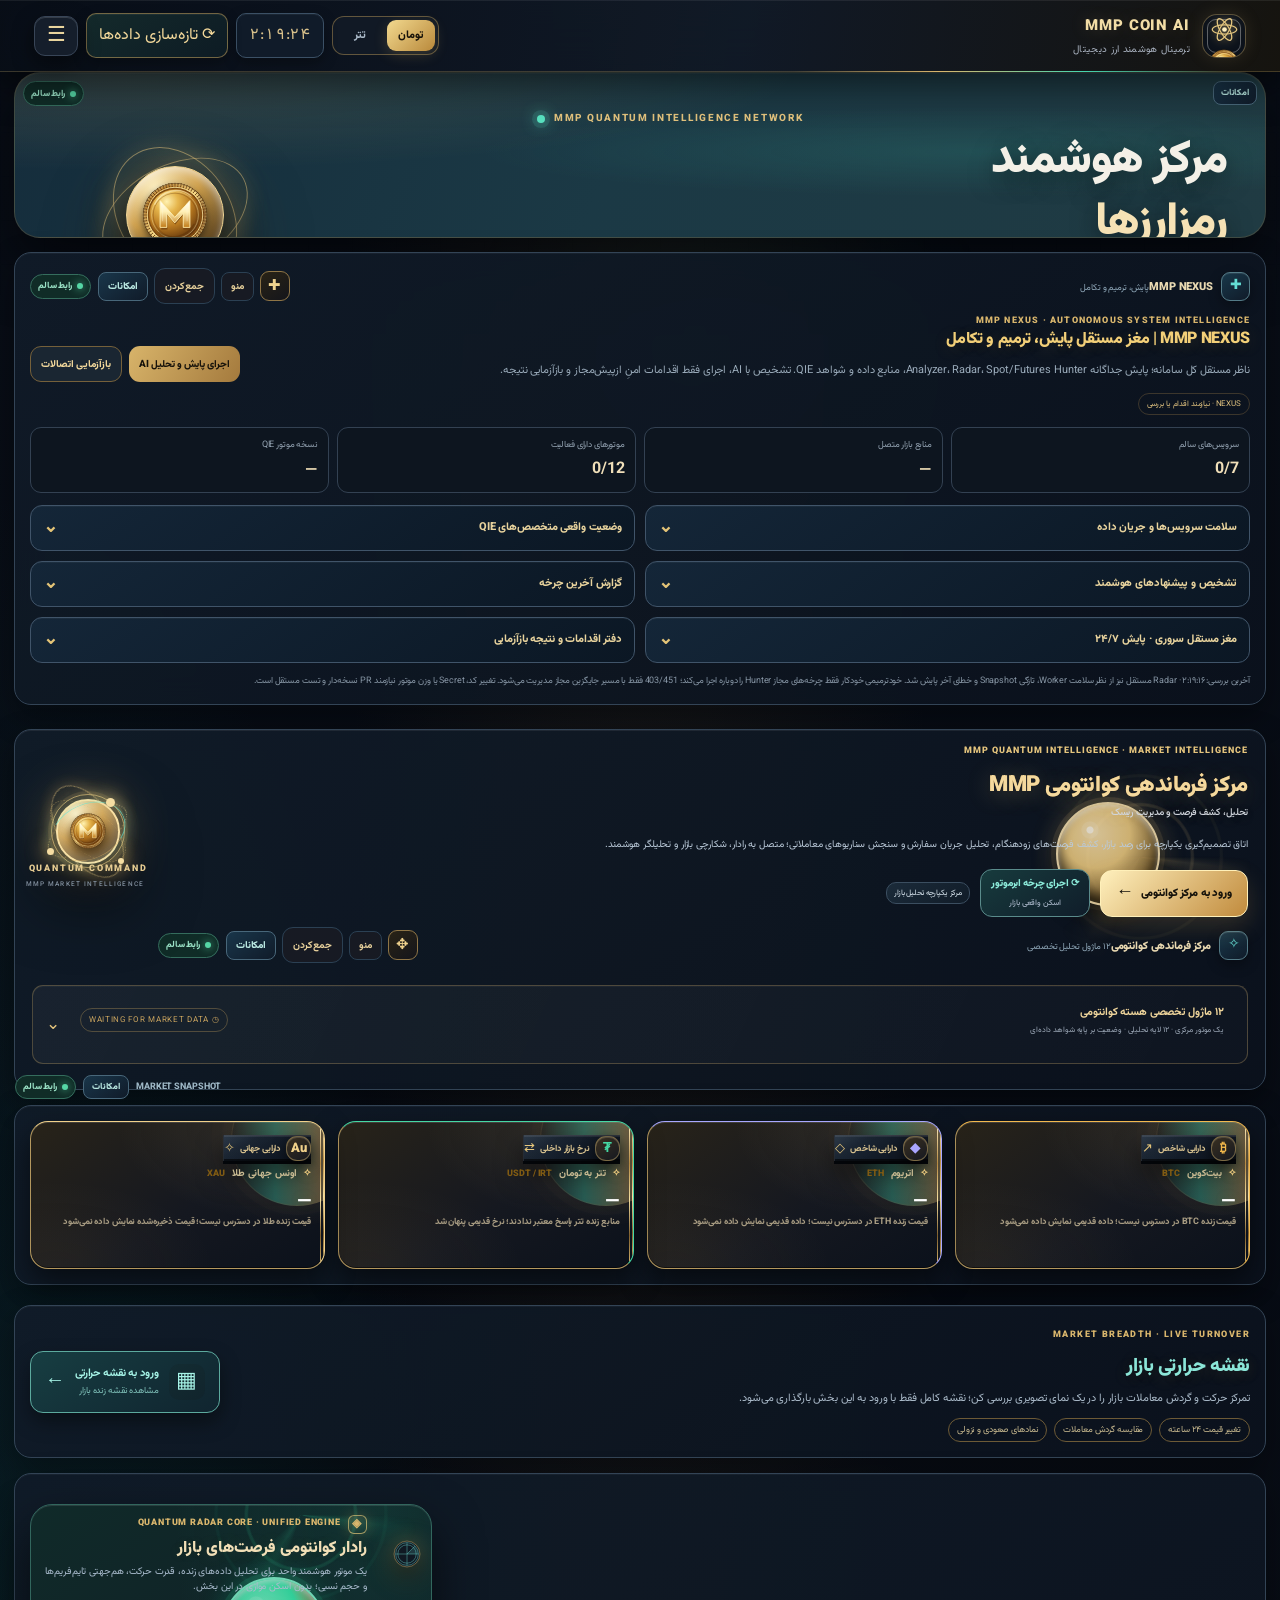
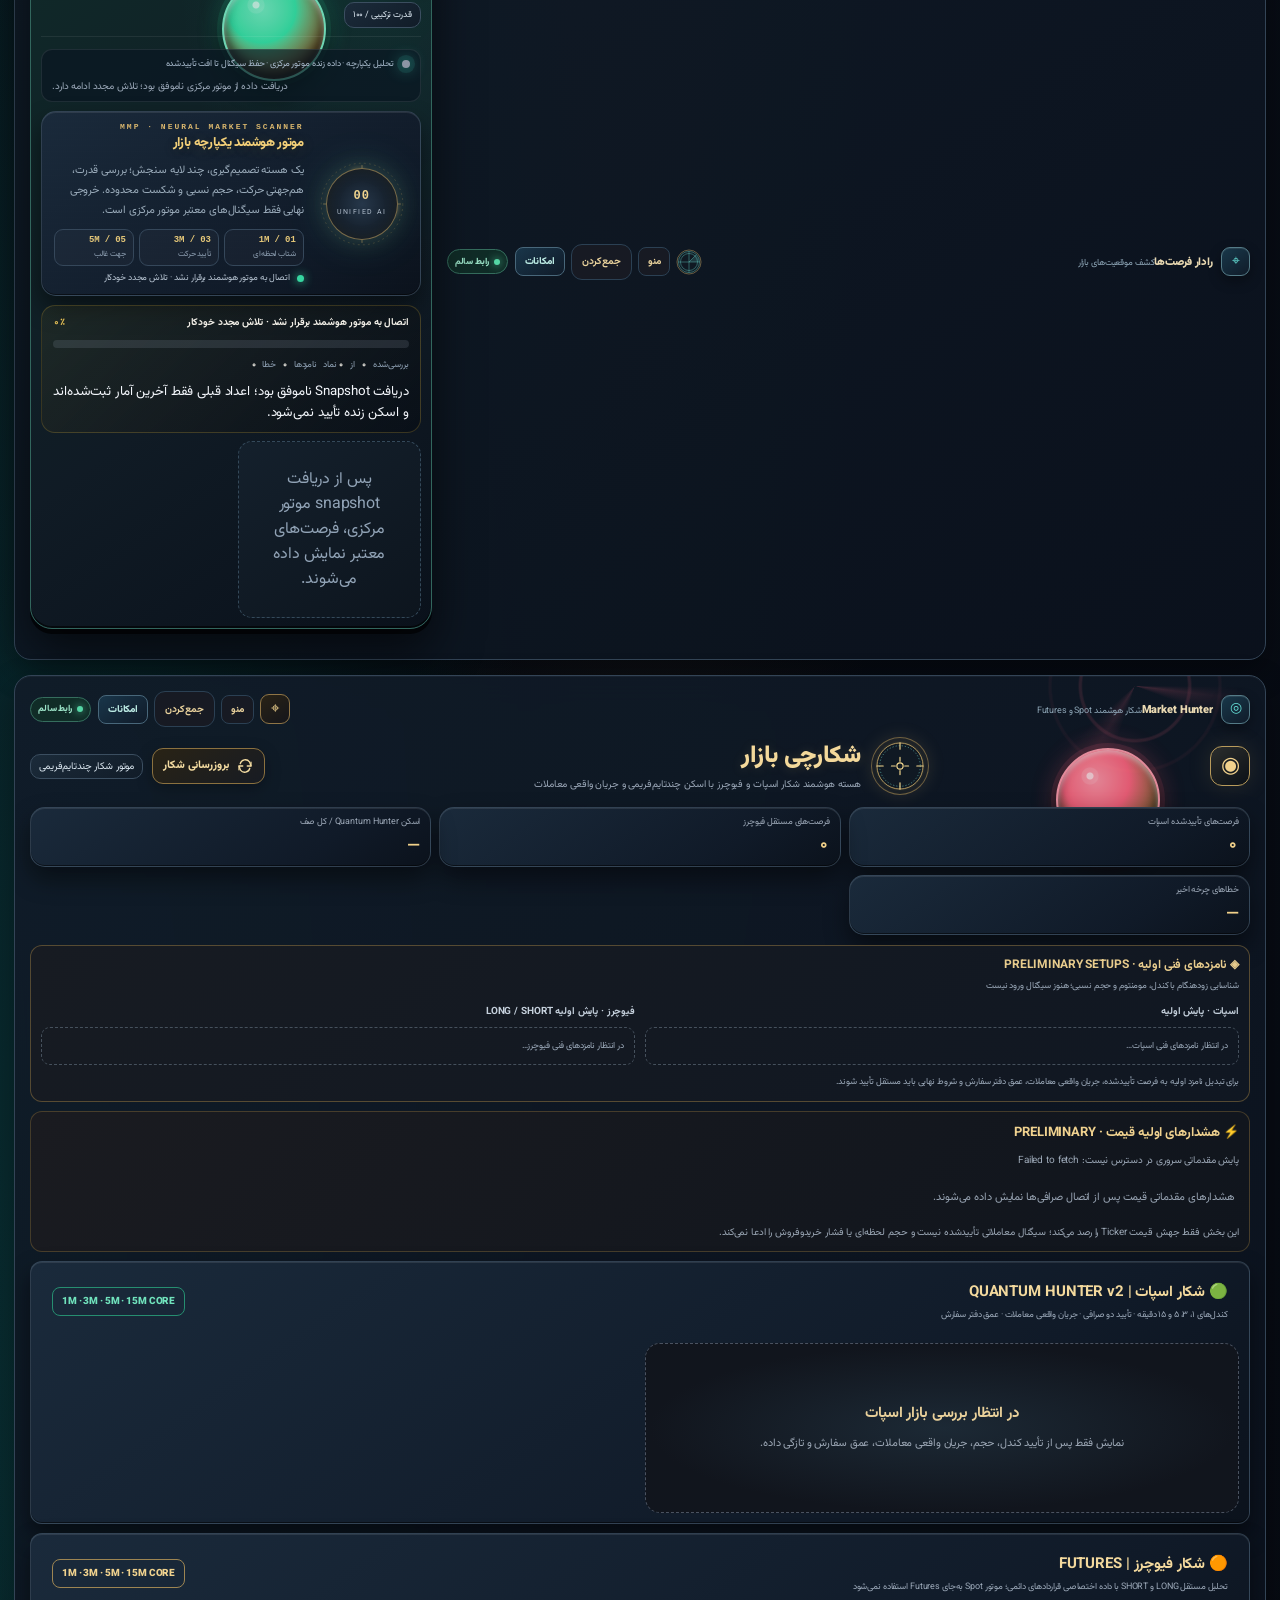
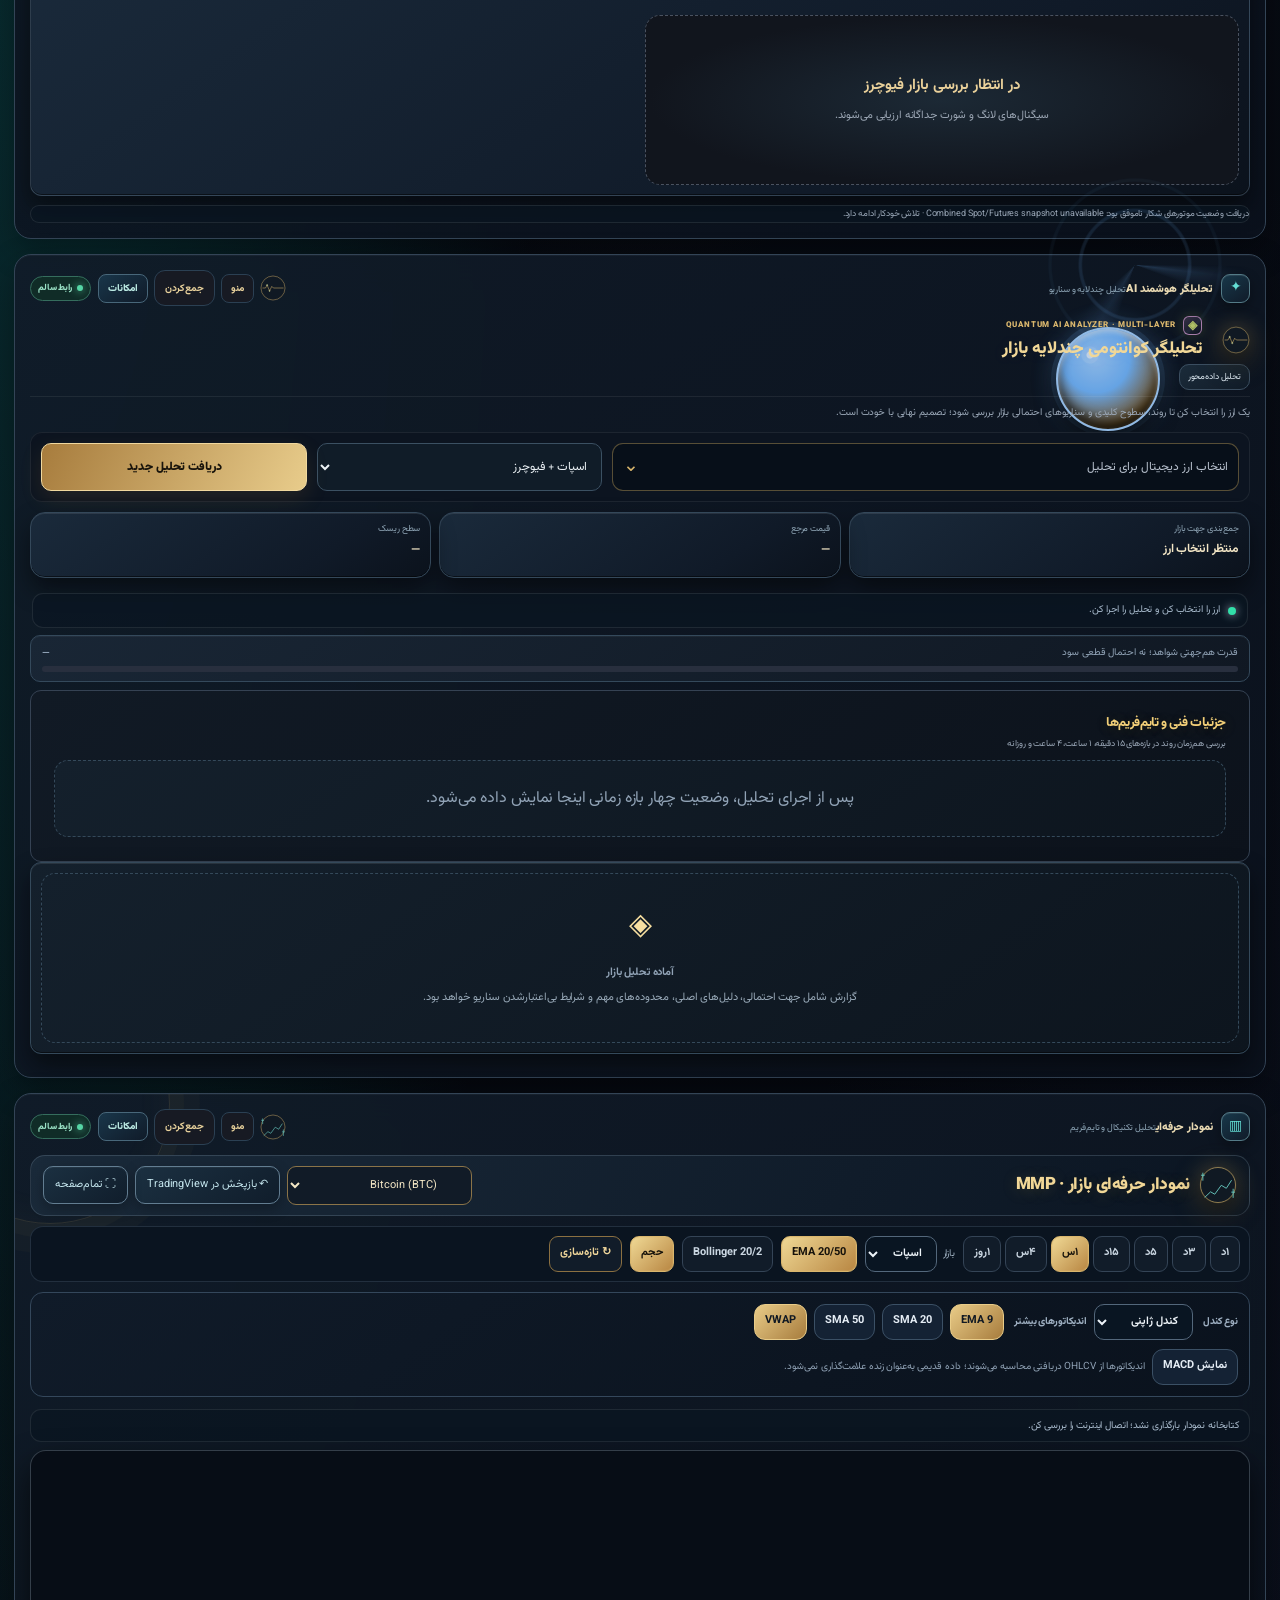
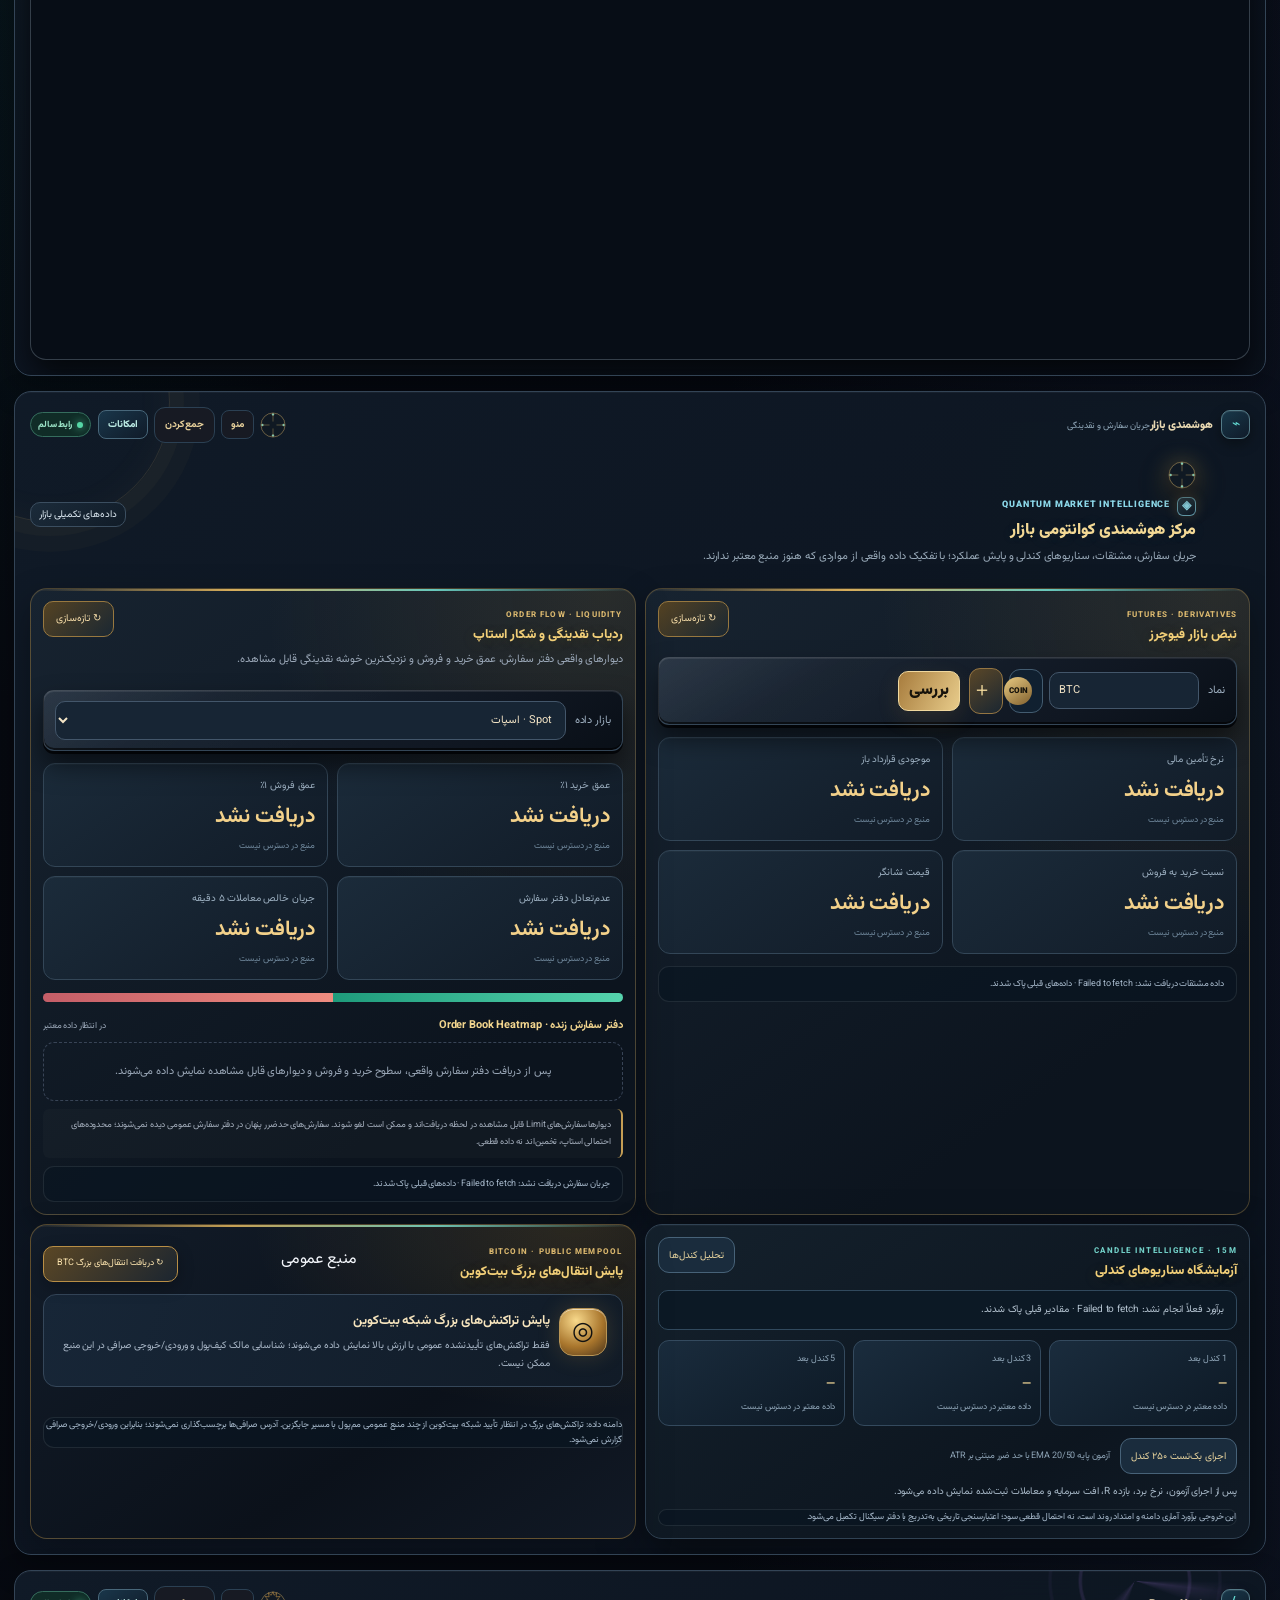
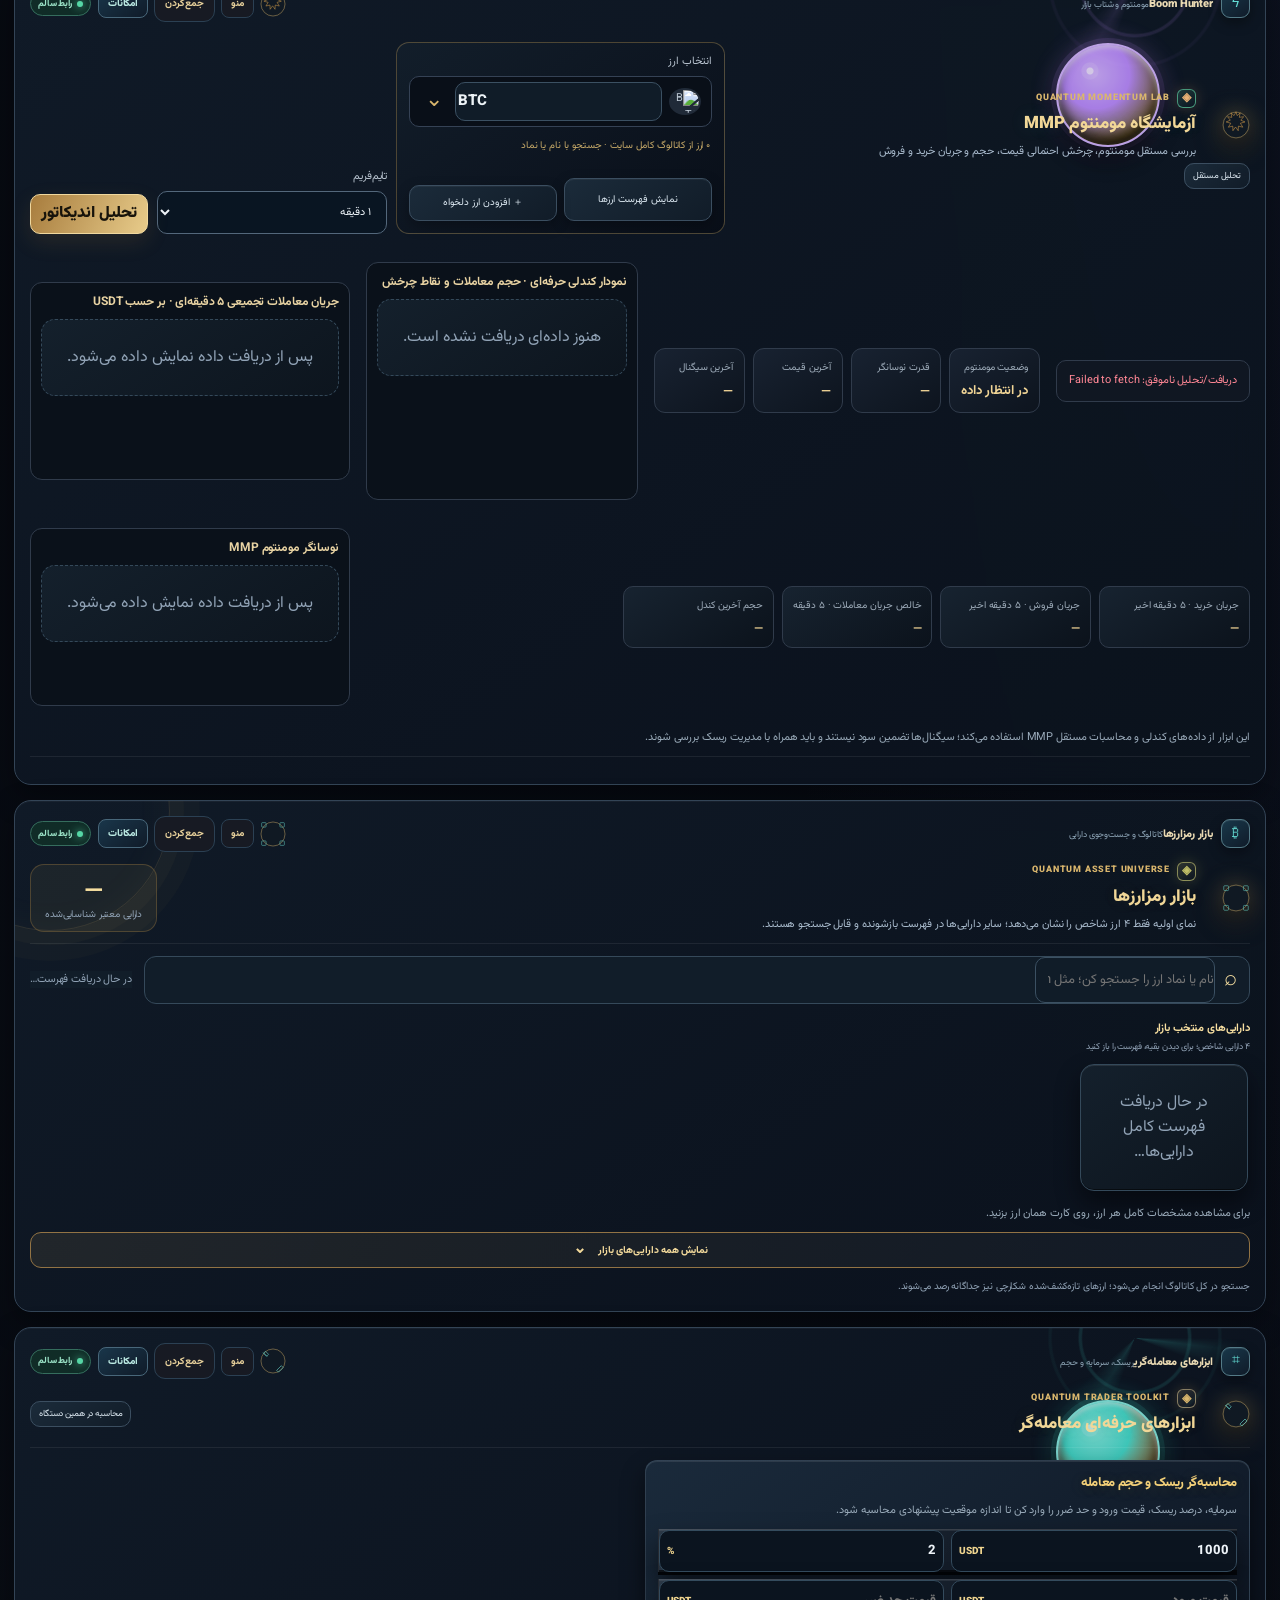
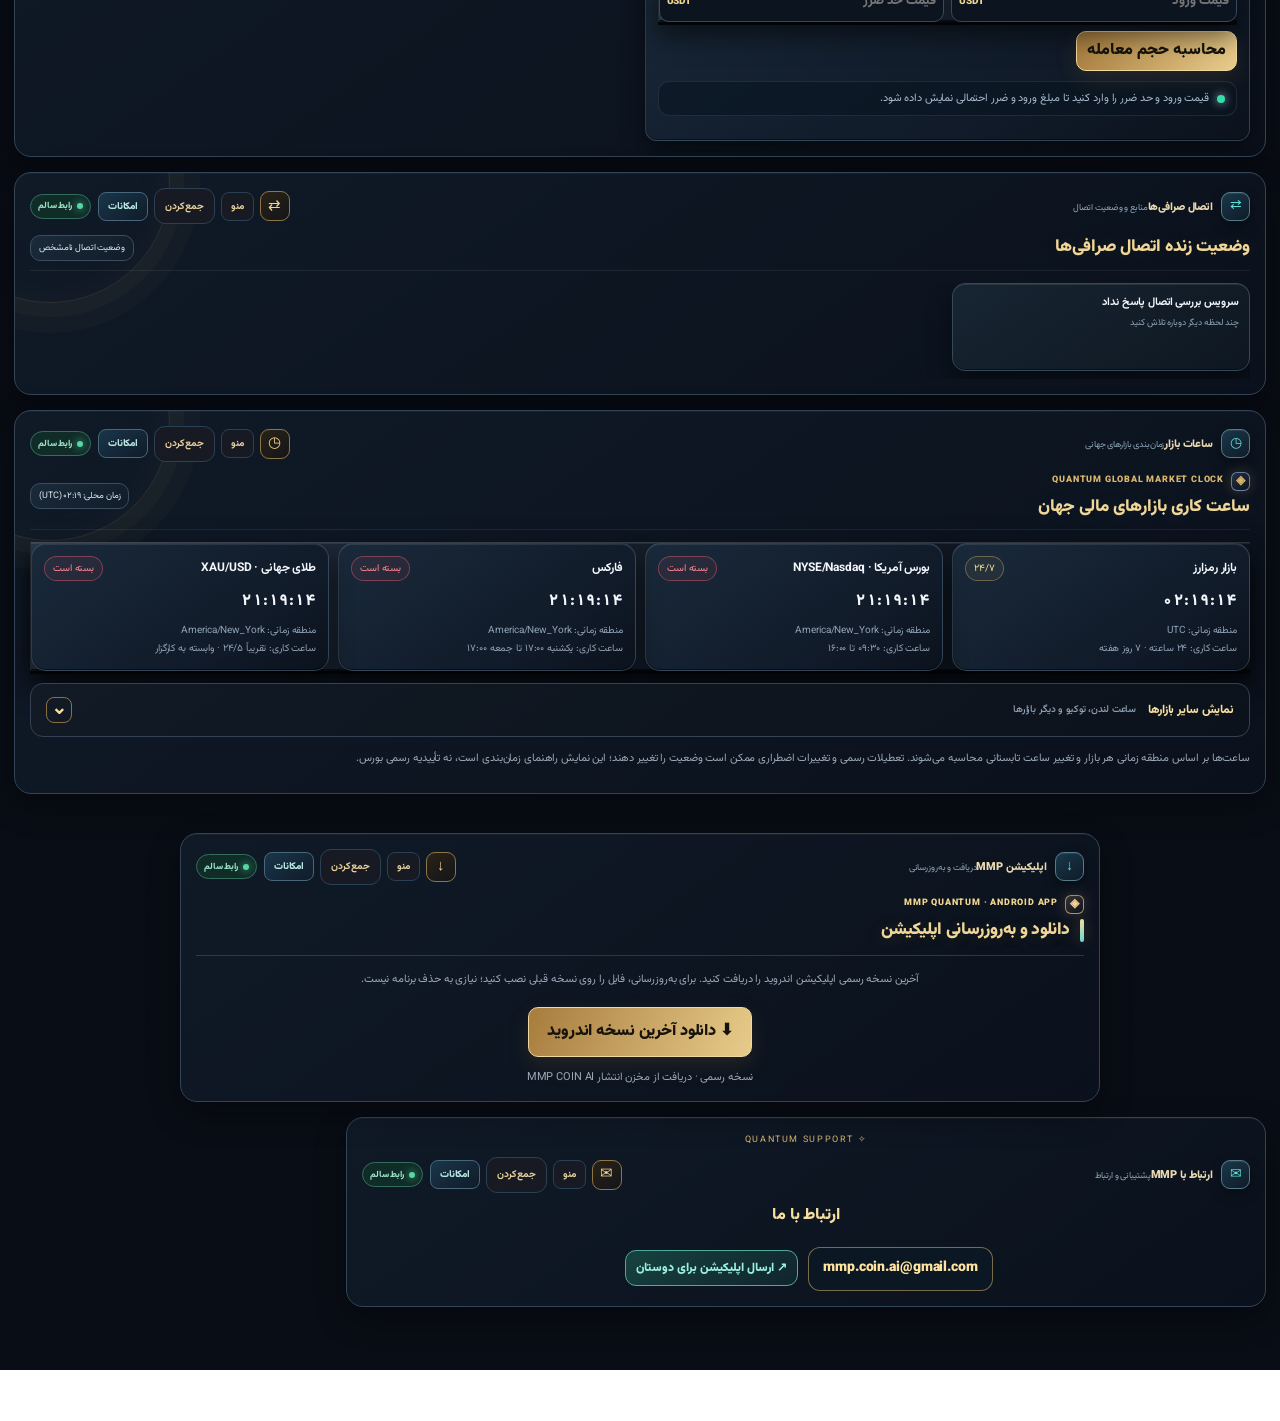
==== index.html @ c61832b6 "Sync canonical MMP site mirror 086237ac8936dabc92a00e58615c9693fdcd2ede [skip ci]" ====
<!doctype html>
<html lang="fa" dir="rtl">
<head>
<meta charset="utf-8">
<meta name="viewport" content="width=device-width,initial-scale=1,viewport-fit=cover">
<meta name="theme-color" content="#08090d">
<meta name="mmp-app-version" content="2.0.0">
<meta name="mmp-web-build" content="086237ac8936dabc92a00e58615c9693fdcd2ede">
<!-- Native app: bypass stale WebView HTML cache on every cold launch without requiring an APK rebuild. -->
<script>
(function(){
 try{
  var params=new URLSearchParams(window.location.search);
  if(params.has('mmp_native_version')&&!params.has('mmp_live_refresh')){
   params.set('mmp_live_refresh',String(Date.now()));
   window.location.replace(window.location.pathname+'?'+params.toString()+window.location.hash);
  }
 }catch(e){}
})();
</script>
<meta name="mobile-web-app-capable" content="yes">
<meta name="apple-mobile-web-app-capable" content="yes">
<link rel="icon" type="image/svg+xml" href="assets/mmp-coin-ai-icon.svg?v=20261110-browser-icon">
<link rel="manifest" href="manifest.webmanifest?v=20261110-browser-icon">
<title>MMP QUANTUM | مرکز هوشمند رمزارزها</title>
<meta name="application-name" content="مرکز هوشمند رمزارزها">
<meta name="apple-mobile-web-app-title" content="مرکز هوشمند رمزارزها">
<link rel="shortcut icon" href="assets/mmp-coin-ai-icon.svg?v=20261110-browser-icon" type="image/svg+xml">
<link rel="apple-touch-icon" href="assets/mmp-coin-ai-icon.svg?v=20261110-browser-icon">

<link rel="preconnect" href="https://fonts.googleapis.com">
<link rel="preconnect" href="https://fonts.gstatic.com" crossorigin>
<link href="https://fonts.googleapis.com/css2?family=Vazirmatn:wght@400;500;600;700;800;900&display=swap" rel="stylesheet">
<style>
:root{--bg:#08090d;--panel:#11131b;--panel2:#171a24;--line:#282c38;--gold:#d9b66d;--gold2:#f2d99b;--text:#f4f1e9;--muted:#9a9eaa;--green:#25d695;--red:#ff5e6c;--yellow:#f4c45e;--blue:#78a9ff}
*{box-sizing:border-box}
body{margin:0;background:radial-gradient(ellipse at 50% -20%,#242033 0,#08090d 48%);color:var(--text);font-family:Tahoma,Arial,sans-serif}
button,input,select{font:inherit}
button{cursor:pointer}
.top{position:sticky;top:0;z-index:100;background:#090a0fef;border-bottom:1px solid var(--line);backdrop-filter:blur(14px);padding:12px max(14px,calc((100% - 1440px)/2));display:flex;align-items:center;justify-content:space-between;gap:12px}
.brand{display:flex;align-items:center;gap:10px}
.logo{width:42px;height:42px;border:1px solid var(--gold);border-radius:13px;display:grid;place-items:center;color:var(--gold2);font-weight:900;box-shadow:0 0 22px #d9b66d22}
.brand b{letter-spacing:1.4px;color:var(--gold2)}
.brand small{display:block;color:var(--muted);font-size:10px;margin-top:3px}
.top-actions{display:flex;gap:8px;align-items:center}
.pill,.btn{border:1px solid var(--line);border-radius:10px;background:var(--panel2);color:var(--text);padding:9px 12px}
.btn.primary{background:linear-gradient(120deg,#a77c35,#e8cd8c);color:#17130a;border:0;font-weight:bold}

.currency-switch{display:flex;background:var(--panel2);border:1px solid var(--line);border-radius:10px;padding:3px;gap:3px}
.curr-btn{padding:6px 10px;border-radius:8px;border:none;background:transparent;color:var(--muted);font-size:11px;font-weight:bold;cursor:pointer;transition:0.2s}
.curr-btn.active{background:var(--gold);color:#08090d;font-weight:900}

.wrap{max-width:1440px;margin:auto;padding:18px 14px 60px}
.hero{display:flex;justify-content:space-between;align-items:end;gap:12px;margin:10px 0 18px}
.eyebrow{font-size:11px;color:var(--gold);letter-spacing:2px}
.hero h1{font-size:clamp(22px,4vw,34px);margin:7px 0}
.hero p{margin:0;color:var(--muted);font-size:13px}
.grid{display:grid;grid-template-columns:repeat(4,minmax(0,1fr));gap:12px} #market-snapshot{display:grid!important;grid-template-columns:repeat(4,minmax(0,1fr))!important;align-items:stretch;width:100%;min-width:0} #market-snapshot>.card{display:block!important;width:auto!important;min-width:0!important;margin:0!important}
.card{background:linear-gradient(145deg,#151822,#10121a);border:1px solid var(--line);border-radius:16px;padding:18px;min-width:0;box-shadow:0 10px 28px #0003;margin-bottom:20px}
.stat-label{font-size:12px;color:var(--muted)}
.stat-value{font-size:clamp(16px,2.2vw,22px);font-weight:800;margin:10px 0 5px;direction:ltr;text-align:right}
.sub{font-size:11px;color:var(--muted)}
.section-head{display:flex;align-items:center;justify-content:space-between;gap:10px;margin-bottom:14px}
.section-head h2{font-size:16px;margin:0}

.chart-box-wrapper{background:var(--panel);border:1px solid var(--line);border-radius:16px;padding:18px;margin-bottom:24px;clear:both;display:block}
.chart-top-bar{display:flex;justify-content:space-between;align-items:center;margin-bottom:14px;flex-wrap:wrap;gap:10px}
.chart-actions{display:flex;align-items:center;gap:8px;flex-wrap:wrap}
#chart-container iframe{width:100%!important;height:100%!important}
#chart-container.chart-fullscreen-fallback{position:fixed;inset:0;z-index:99999;width:100vw;height:100dvh;min-height:100dvh;border:0;border-radius:0;padding:0}
#chart-container.chart-fullscreen-fallback #tradingview_widget,#chart-container.chart-fullscreen-fallback iframe{height:100dvh!important;min-height:100dvh!important}
#chart-container:fullscreen{width:100vw;height:100vh;min-height:100vh;border:0;border-radius:0;padding:0;background:#08090d}
#chart-container:fullscreen #tradingview_widget,#chart-container:fullscreen iframe{height:100vh!important;min-height:100vh!important}
#chart-container:-webkit-full-screen{width:100vw;height:100vh;min-height:100vh}
#chart-container:-webkit-full-screen #tradingview_widget,#chart-container:-webkit-full-screen iframe{height:100vh!important}
.chart-top-bar select{padding:8px 12px;background:var(--panel2);border:1px solid var(--line);color:var(--gold2);border-radius:10px;outline:none;max-width:250px}
#chart-container{height:520px;width:100%;border-radius:12px;overflow:hidden;background:#0d1017;border:1px solid var(--line);position:relative}

.market-table{width:100%;border-collapse:collapse;font-size:12px}
.market-table th,.market-table td{padding:12px 8px;border-bottom:1px solid var(--line);text-align:right;white-space:nowrap}
.market-table th{color:var(--muted);font-weight:500}
.market-table td.num{direction:ltr;text-align:left;font-variant-numeric:tabular-nums}
.table-wrap{overflow:auto}
.positive{color:var(--green)}
.negative{color:var(--red)}
.muted{color:var(--muted)}
.connection-grid{display:grid;grid-template-columns:repeat(4,minmax(0,1fr));gap:9px}
 .connection-more{margin-top:10px}.connection-more-btn{width:100%;display:flex;align-items:center;justify-content:center;gap:8px;padding:10px 14px;background:var(--panel2);border:1px solid var(--line);color:var(--gold2);border-radius:11px;font-weight:700;cursor:pointer}.connection-more-btn .chevron{transition:transform .2s}.connection-more-btn[aria-expanded="true"] .chevron{transform:rotate(180deg)}.connection-extra{display:none;margin-top:10px}.connection-extra.show{display:grid}
.conn{background:#0d1017;border:1px solid var(--line);border-radius:12px;padding:12px;min-width:0}
.conn-top{display:flex;justify-content:space-between;gap:8px;align-items:center}
.conn-name{font-size:13px;font-weight:bold}
.lamp{width:10px;height:10px;border-radius:50%;background:#626775;display:inline-block;box-shadow:0 0 0 4px #62677522;flex:none}
.lamp.ok{background:var(--green);box-shadow:0 0 12px #25d69599}
.lamp.slow{background:var(--yellow);box-shadow:0 0 12px #f4c45e88}
.lamp.down{background:var(--red);box-shadow:0 0 12px #ff5e6c88}
.badge{border:1px solid var(--line);border-radius:20px;padding:4px 8px;font-size:10px;color:var(--muted)}

.signal{border:1px solid var(--line);background:#0b0d13;border-radius:12px;padding:16px;line-height:2.1;font-size:12.5px;white-space:pre-wrap}
.dropdown-select-box{width:100%;padding:12px 14px;background:var(--panel2);border:1px solid var(--line);color:var(--text);border-radius:12px;outline:none;font-size:13.5px;margin-bottom:12px}

.collapsible-coins-container{background:var(--panel);border:1px solid var(--line);border-radius:16px;padding:18px;margin-bottom:18px}
.expand-coins-btn{width:100%;padding:12px;background:var(--panel2);border:1px solid var(--line);color:var(--gold2);border-radius:12px;font-weight:bold;cursor:pointer;text-align:center;margin-top:10px;transition:0.2s}
.expand-coins-btn:hover{background:#1f2433}
.full-coins-list{display:none;margin-top:12px}
.full-coins-list.show{display:block}

.menu-btn{width:50px;min-width:50px;height:50px;display:grid;place-items:center;background:linear-gradient(145deg,#26394a,#142332);border:1px solid #8d754a;color:var(--gold2);padding:0;border-radius:13px;font-size:21px;box-shadow:0 5px 16px #0005;touch-action:manipulation;-webkit-tap-highlight-color:transparent}
.menu-btn:active{transform:scale(.96);background:#26394a}
.dropdown-menu{position:absolute;top:calc(100% + 8px);left:14px;background:linear-gradient(145deg,#172536f7,#0b121df7);border:1px solid #80683f;border-radius:16px;width:min(290px,calc(100vw - 24px));box-shadow:0 18px 45px #000b;backdrop-filter:blur(18px);display:none;z-index:1600;flex-direction:column;overflow:hidden;max-height:calc(100dvh - 92px);overflow-y:auto;overscroll-behavior:contain}
.dropdown-menu.show{display:flex}
.dropdown-menu a{min-height:50px;display:flex;align-items:center;gap:9px;color:var(--text);text-decoration:none;padding:12px 16px;font-size:13px;border-bottom:1px solid #ffffff12;transition:background .18s,color .18s;touch-action:manipulation;-webkit-tap-highlight-color:transparent}
.dropdown-menu a:hover,.dropdown-menu a:focus-visible{background:#d9b66d18;color:var(--gold2);outline:none}
.dropdown-menu a:active{background:#d9b66d28}
.menu-section-label{padding:12px 16px 7px;color:#a88d5a;font-size:10px;font-weight:800}
.menu-divider{height:1px;background:#80683f66;margin:5px 12px}
.dropdown-menu a.menu-admin-link{margin:8px;padding:13px 14px;min-height:54px;justify-content:space-between;border:1px solid #a98b50;border-radius:11px;background:linear-gradient(120deg,#a77c35,#e8cd8c);color:#17130a;font-weight:900}
.dropdown-menu a.menu-admin-link span{font-size:22px;line-height:1}

@media(max-width:900px){
.grid{grid-template-columns:repeat(2,minmax(0,1fr))} #market-snapshot{grid-template-columns:repeat(2,minmax(0,1fr))!important}
.connection-grid{grid-template-columns:repeat(2,minmax(0,1fr))}
}
@media(max-width:560px){
.top{padding:9px 11px}
.logo{width:36px;height:36px}
.brand b{font-size:12px}
.wrap{padding:12px 10px 40px}
.hero{align-items:start;flex-direction:column}
.connection-grid{grid-template-columns:1fr 1fr}
}

.ai-grid{display:grid;grid-template-columns:repeat(4,minmax(0,1fr));gap:10px;margin:12px 0}
.ai-metric{background:#10131c;border:1px solid var(--line);border-radius:11px;padding:12px;min-width:0}
.ai-metric small{display:block;color:var(--muted);font-size:10px;margin-bottom:7px}
.ai-metric b{font-size:14px;overflow-wrap:anywhere}
.ai-toolbar{display:grid;grid-template-columns:minmax(0,2fr) minmax(130px,1fr) auto;gap:9px;align-items:center}
.ai-toolbar .dropdown-select-box{margin:0}
.ai-report{line-height:2.05;font-size:12.5px}
.ai-report h3{font-size:14px;color:var(--gold2);margin:12px 0 6px}
.ai-report .ai-pill{display:inline-block;border:1px solid var(--line);border-radius:20px;padding:3px 9px;margin:3px;font-size:11px}
.ai-report .ai-pill.buy{color:var(--green);border-color:#25d69566}
.ai-report .ai-pill.sell{color:var(--red);border-color:#ff5e6c66}
.ai-report .ai-pill.wait{color:var(--yellow);border-color:#f4c45e66}
.ai-report .ai-list{margin:4px 0;padding-right:18px}
.ai-report .ai-note{border:1px solid var(--line);background:#111722;border-radius:10px;padding:10px;margin-top:10px;color:var(--muted)}
.ai-report .ai-levels{display:grid;grid-template-columns:repeat(4,minmax(0,1fr));gap:8px;margin:10px 0}
.ai-report .ai-level{background:#10131c;border:1px solid var(--line);border-radius:9px;padding:9px}
.ai-report .ai-level small{display:block;color:var(--muted);font-size:10px}
.ai-report .ai-level b{direction:ltr;display:block;text-align:right;font-size:12px}
.ai-status{color:var(--muted);font-size:11px;margin:8px 0}
.ai-warning{color:var(--yellow)}
@media(max-width:760px){.ai-grid{grid-template-columns:repeat(2,minmax(0,1fr))}.ai-toolbar{grid-template-columns:1fr 1fr}.ai-toolbar button{grid-column:1/-1}.ai-report .ai-levels{grid-template-columns:repeat(2,minmax(0,1fr))}}



:root{--font-fa:'Vazirmatn',Tahoma,Arial,sans-serif;--glow:0 14px 42px #0006}
body,button,input,select{font-family:var(--font-fa)}
body{background:radial-gradient(ellipse at 82% -10%,#29223b 0,transparent 36%),radial-gradient(ellipse at 4% 30%,#102b32 0,transparent 28%),#080a10}
.card,.chart-box-wrapper,.collapsible-coins-container{background:linear-gradient(145deg,#171b28ed,#0f121bed);border-color:#303747;box-shadow:var(--glow)}
.card{transition:transform .22s,border-color .22s,box-shadow .22s}
.card:hover{transform:translateY(-2px);border-color:#b99a5c66;box-shadow:0 18px 46px #0008}
.brand .logo{background:linear-gradient(145deg,#d8b76d,#80602e);color:#15120b;border:0;box-shadow:0 0 26px #d9b66d44}
.hero h1{letter-spacing:-.6px}
.stat-value,.ai-metric b,.ai-level b{font-variant-numeric:tabular-nums}
.ai-toolbar{grid-template-columns:minmax(0,2fr) minmax(130px,1fr) auto auto}
.ai-toolbar .btn{white-space:nowrap}
.ai-metric{background:linear-gradient(145deg,#171d2a,#0d111a);border-color:#30394b;min-height:82px}
.ai-metric b{display:block;margin-top:3px}
.ai-status{display:flex;align-items:center;gap:8px;padding:8px 11px;border:1px solid #303747;border-radius:10px;background:#111723;margin:12px 0}
.ai-status:before{content:"";width:8px;height:8px;border-radius:50%;background:var(--green);box-shadow:0 0 10px currentColor;flex:none}
.ai-status.busy:before{background:var(--yellow);animation:pulse 1s infinite}
@keyframes pulse{50%{opacity:.25;transform:scale(.7)}}
.ai-overview{display:grid;grid-template-columns:1fr;gap:10px;margin:12px 0 16px}
.ai-confidence-box{padding:13px 15px;border:1px solid var(--line);border-radius:13px;background:linear-gradient(100deg,#161d2b,#10131c)}
.ai-confidence-head{display:flex;justify-content:space-between;gap:10px;font-size:11px;color:var(--muted);margin-bottom:9px}
.ai-confidence-track{height:8px;border-radius:20px;background:#282f3e;overflow:hidden}
.ai-confidence-fill{height:100%;width:0;border-radius:20px;background:linear-gradient(90deg,#d2a95d,#25d695);transition:width .45s}
.tf-grid{display:grid;grid-template-columns:repeat(4,minmax(0,1fr));gap:9px}
.tf-card{border:1px solid var(--line);border-radius:12px;padding:12px;background:linear-gradient(145deg,#151b27,#0e121a);min-width:0}
.tf-card strong{display:block;font-size:13px;margin-bottom:7px}
.tf-card .tf-trend{font-size:12px;font-weight:800}
.tf-card small{display:block;color:var(--muted);font-size:10px;margin-top:7px;line-height:1.8}
.ai-report{font-size:13px;line-height:2.15;padding:18px;background:linear-gradient(145deg,#111722,#0b0e15);border-color:#343b4b}
.ai-report h3{font-size:15px;margin:20px 0 8px;padding-right:10px;border-right:3px solid var(--gold)}
.ai-report p{margin:6px 0}
.ai-report .ai-note{background:#141b27;color:#aeb7c7}
.ai-report .ai-pill{padding:5px 12px}
.ai-report .ai-level{background:linear-gradient(145deg,#171e2b,#10141e);border-color:#30394b}
.ai-report .ai-level b{font-size:13px;margin-top:4px}
.ai-report .ai-list li{padding:3px 0}
.ai-suggestion-list{display:grid;grid-template-columns:repeat(2,minmax(0,1fr));gap:8px;padding:0!important;list-style:none}
.ai-suggestion-list li{border:1px solid #30394b;border-radius:10px;padding:10px 12px;background:#141a26}
.ai-empty{padding:25px;text-align:center;color:var(--muted);border:1px dashed #384052;border-radius:12px;background:#10141d}
.ai-empty .symbol{font-size:30px;color:var(--gold2);margin-bottom:8px}
.btn.secondary{background:#171e2b;border-color:#3a4355;color:var(--gold2)}
.btn:disabled{opacity:.55;cursor:wait}
@media(max-width:760px){.ai-toolbar{grid-template-columns:1fr 1fr}.ai-toolbar button{grid-column:auto}.tf-grid{grid-template-columns:repeat(2,minmax(0,1fr))}}
@media(max-width:560px){.ai-toolbar{grid-template-columns:1fr 1fr}.ai-toolbar button{font-size:11px;padding:10px 6px}.ai-report{padding:13px}.ai-suggestion-list{grid-template-columns:1fr}.top-actions .pill{display:none}}


/* نمودار جمع‌وجور و کاربردی */
.chart-box-wrapper{padding:14px}
#chart-container{height:500px;min-height:500px}
#tradingview_widget{width:100%;height:100%;min-height:500px}
@media(max-width:760px){
 .chart-box-wrapper{padding:10px}
 #chart-container{height:420px;min-height:420px}
 #tradingview_widget{min-height:420px}
}
@media(max-width:420px){
 #chart-container{height:380px;min-height:380px}
 #tradingview_widget{min-height:380px}
}

/* MMP ULTRA terminal redesign */
:root{--bg:#07090d;--panel:#10151e;--panel2:#151c28;--line:#293444;--gold:#d7b46a;--gold2:#f5dda2;--green:#21d49a;--red:#ff6576;--muted:#8f9aaa}
body{background:radial-gradient(ellipse at 50% -20%,#46351d55,transparent 40%),radial-gradient(ellipse at 0 30%,#123b3850,transparent 30%),#07090d}
.top{border-bottom-color:#5b4928;background:#080b11ed;box-shadow:0 8px 35px #0008}
.brand .logo{font-size:19px;letter-spacing:-2px;position:relative;isolation:isolate}
.brand .logo:after{content:"";position:absolute;inset:4px;border:1px solid #fff5;border-radius:9px;z-index:-1}
.wrap{max-width:1580px}
.hero{padding:24px 26px;border:1px solid #6f582e66;border-radius:20px;background:linear-gradient(110deg,#1c1a18e8,#101923ed 55%,#10151d);box-shadow:0 18px 55px #0008;align-items:center}
.hero h1{font-size:clamp(25px,4vw,42px);font-weight:900;letter-spacing:-1px}
.hero .eyebrow{color:var(--gold2);font-weight:800}
.card,.chart-box-wrapper,.collapsible-coins-container{border-radius:18px;border-color:#2c3748;background:linear-gradient(145deg,#151c27f2,#0d121bf5);box-shadow:0 15px 42px #0006}
.grid{gap:14px}
.stat-value{font-size:clamp(18px,2.4vw,26px)}
.terminal-grid{display:grid;grid-template-columns:minmax(0,1.6fr) minmax(280px,.8fr);gap:14px;align-items:stretch}
.market-hours-grid{display:grid;grid-template-columns:repeat(4,minmax(0,1fr));gap:9px}
.market-session{background:linear-gradient(145deg,#161f2c,#0d131d);border:1px solid #2a3545;border-radius:13px;padding:12px;min-width:0}
.market-session .session-head{display:flex;justify-content:space-between;gap:8px;align-items:center}
.market-session b{font-size:12px}.market-session small{display:block;color:var(--muted);font-size:10px;margin-top:8px;line-height:1.8}
.session-state{font-size:10px;border-radius:20px;padding:4px 8px;border:1px solid #384354;white-space:nowrap}
.session-state.open{color:var(--green);border-color:#21d49a66;background:#21d49a12}
.session-state.closed{color:#ff8793;border-color:#ff657666;background:#ff657612}
.session-state.always{color:var(--gold2);border-color:#d7b46a66;background:#d7b46a12}
.session-clock{direction:ltr;text-align:right;font-variant-numeric:tabular-nums;font-size:16px;font-weight:800;margin-top:8px}
.tool-grid{display:grid;grid-template-columns:repeat(2,minmax(0,1fr));gap:12px}
.tool-card{background:linear-gradient(145deg,#151d29,#0d131c);border:1px solid #2b3748;border-radius:15px;padding:15px;min-width:0}
.tool-card h3{margin:0 0 10px;font-size:14px;color:var(--gold2)}
.tool-card p{font-size:11px;color:var(--muted);line-height:1.8}
.tool-row{display:flex;gap:7px;align-items:center;flex-wrap:wrap}
.tool-row input,.tool-row select{min-width:0;flex:1;background:#090e16;border:1px solid #354255;color:#fff;border-radius:9px;padding:10px}
.tool-list{display:grid;gap:7px}
.tool-list-item{display:flex;justify-content:space-between;gap:10px;align-items:center;border-bottom:1px solid #273242;padding:8px 0;font-size:12px}
.tool-list-item:last-child{border:0}
.gold-text{color:var(--gold2)}

.market-table tr:hover td{background:#ffffff06}
.section-kicker{font-size:10px;letter-spacing:1.5px;color:var(--gold);font-weight:800;margin-bottom:6px}
.terminal-nav{display:flex;gap:8px;flex-wrap:wrap;margin:12px 0}
.terminal-nav a{color:#d9c79f;text-decoration:none;font-size:11px;border:1px solid #30394a;background:#111824;border-radius:20px;padding:7px 12px}
.terminal-nav a:hover{border-color:var(--gold);color:#fff}
@media(max-width:900px){.terminal-grid{grid-template-columns:1fr}.market-hours-grid{grid-template-columns:repeat(2,minmax(0,1fr))}}
@media(max-width:560px){.hero{padding:18px 15px}.tool-grid{grid-template-columns:1fr}.market-hours-grid{grid-template-columns:repeat(2,minmax(0,1fr))}}




/* Premium compact cryptocurrency list — desktop table + mobile data cards */
.coin-identity{display:flex;align-items:center;gap:8px;min-width:145px}
.coin-icon{width:25px;height:25px;flex:0 0 25px;border-radius:50%;object-fit:contain;background:#fff;padding:2px}
@media(max-width:560px){
 #coins-section .table-wrap{overflow:visible;border:0;background:transparent}
 #coins-section .market-table{display:block;width:100%;table-layout:fixed;border-collapse:separate;border-spacing:0 7px;font-size:11px}
 #coins-section .market-table thead{display:none}
 #coins-section .market-table tbody{display:grid;grid-template-columns:minmax(0,1fr);gap:7px}
 #coins-section .market-table tbody tr{display:grid;grid-template-columns:minmax(0,1fr) minmax(0,1fr);align-items:center;gap:5px 10px;padding:10px 11px;border:1px solid #304253;border-radius:14px;background:linear-gradient(115deg,#192a38,#101923 75%);box-shadow:inset 0 1px #ffffff0b,0 5px 16px #0003;min-height:0}
 #coins-section .market-table tbody td{display:flex;align-items:center;justify-content:space-between;gap:5px;min-width:0;padding:4px 2px;border:0;white-space:normal;text-align:left;line-height:1.35;font-size:11px;overflow-wrap:anywhere}
 #coins-section .market-table tbody td:before{content:attr(data-label);color:var(--muted);font-size:9px;font-weight:500;white-space:nowrap}
 #coins-section .market-table tbody td:first-child{grid-column:1 / -1;grid-row:1;justify-content:flex-start;border-bottom:1px solid #ffffff12;padding-bottom:8px}
 #coins-section .market-table tbody td:first-child:before{display:none}
 #coins-section .market-table tbody td:nth-child(2){grid-column:1;grid-row:2;font-weight:700}
 #coins-section .market-table tbody td:nth-child(3){grid-column:2;grid-row:2;color:var(--gold2);font-weight:700}
 #coins-section .market-table tbody td:nth-child(4){grid-column:1;grid-row:3;font-weight:700}
 #coins-section .market-table tbody td:nth-child(5){display:flex;grid-column:2;grid-row:3;font-weight:600}
 #coins-section .coin-identity{min-width:0;gap:8px;font-size:12px}
 #coins-section .coin-identity b{max-width:145px;overflow:hidden;text-overflow:ellipsis;white-space:nowrap}
 #coins-section .coin-icon{width:27px;height:27px;flex-basis:27px}
 #full-coins-box .market-table tbody tr{height:auto}
}
/* MMP VISION X — complete premium trading terminal interface */
:root{--bg:#070a10;--panel:#101722;--panel2:#151f2c;--line:#263648;--gold:#d7b46a;--gold2:#f4d995;--cyan:#45e0d0;--green:#29dda5;--red:#ff647d;--muted:#8e9caf;--sidebar:252px}
html{scroll-behavior:smooth;scroll-padding-top:100px}
body{min-height:100vh;overflow-x:hidden;background:radial-gradient(ellipse at 78% 2%,#193e4a66,transparent 28%),radial-gradient(ellipse at 22% 18%,#5a40252c,transparent 26%),linear-gradient(145deg,#070a10,#0a1019 48%,#080b12);font-family:var(--font-fa);background-attachment:fixed}
body:before{content:"";position:fixed;inset:0;pointer-events:none;z-index:-1;opacity:.17;background-image:linear-gradient(#7e9db00b 1px,transparent 1px),linear-gradient(90deg,#7e9db00b 1px,transparent 1px);background-size:42px 42px;mask-image:linear-gradient(to bottom,#000,transparent 85%)}
body:after{content:"";position:fixed;width:42vw;height:42vw;max-width:620px;max-height:620px;right:22%;top:8%;border-radius:50%;pointer-events:none;z-index:-1;background:radial-gradient(circle,#20cbb30c,transparent 68%);filter:blur(30px);animation:ambientDrift 16s ease-in-out infinite alternate}
@keyframes ambientDrift{to{transform:translate(-70px,65px) scale(1.2)}}
.top{height:78px;position:sticky;top:0;z-index:500;padding:0 30px 0 calc(var(--sidebar) + 30px);background:linear-gradient(90deg,#0b1119f5,#0b1119e8);border-bottom:1px solid #344458;box-shadow:0 12px 40px #0008;backdrop-filter:blur(22px)}
.brand{gap:13px}.brand .logo{width:46px;height:46px;border-radius:14px;background:linear-gradient(145deg,#f4d995,#8c682f);color:#10151d;font-size:22px;box-shadow:0 5px 22px #d7b46a35,inset 0 1px #fff9;border:1px solid #f8e4ad}
.brand b{font-size:15px;letter-spacing:2px;color:#f3d996}.brand small{letter-spacing:.5px}
.top-actions{gap:10px}.pill,.btn{border-radius:11px;border-color:#354459;background:linear-gradient(145deg,#192433,#101722);box-shadow:inset 0 1px #ffffff0c,0 5px 14px #0004;transition:.2s}
.btn:hover,.pill:hover{border-color:#b99a5c;transform:translateY(-1px);box-shadow:0 7px 20px #0007}
.btn.primary{background:linear-gradient(120deg,#94703a,#f0d48d 55%,#b58a48);box-shadow:0 5px 20px #c39b4b32,inset 0 1px #fff8}
.menu-btn{display:none}
.dropdown-menu{display:none!important}
.mmp-sidebar{position:fixed;z-index:450;right:0;top:78px;bottom:0;width:var(--sidebar);padding:25px 16px 18px;background:linear-gradient(180deg,#101a27f7,#0b111bf7);border-left:1px solid #34465b;box-shadow:-15px 0 50px #0005;display:flex;flex-direction:column;gap:7px;backdrop-filter:blur(20px)}
.side-brand{display:flex;align-items:center;gap:12px;padding:0 8px 24px;border-bottom:1px solid #ffffff12;margin-bottom:10px}
.side-emblem{width:43px;height:43px;display:grid;place-items:center;border-radius:13px;background:linear-gradient(145deg,#f0d18a,#88632e);color:#121821;font-size:22px;font-weight:900;box-shadow:0 7px 20px #d7b46a35,inset 0 1px #fff8}
.side-brand b{font-size:13px;letter-spacing:1.2px;color:#f4d995}.side-brand b span{color:#e9eef6}.side-brand small{display:block;font-size:8px;letter-spacing:1.5px;color:#8292a6;margin-top:4px}
.side-caption{font-size:9px;letter-spacing:2px;color:#61758b;padding:14px 12px 5px;font-weight:800}
.side-link{display:flex;align-items:center;gap:11px;min-height:43px;padding:9px 12px;border:1px solid transparent;border-radius:11px;text-decoration:none;color:#aab8c8;font-size:12px;transition:all .22s;position:relative;overflow:hidden}
.side-link i{font-style:normal;font-size:18px;width:22px;text-align:center;color:#92a9bc}
.side-link em{font-style:normal;font-size:9px;color:#52657a;margin-right:auto}
.side-link:hover{color:#fff;background:linear-gradient(100deg,#243446,#172333);border-color:#3b5068;transform:translateX(-3px)}
.side-link.active{color:#f8e3ae;background:linear-gradient(100deg,#b58b4226,#1b2c3a);border-color:#b58b4266;box-shadow:inset -3px 0 #d8b66d,0 6px 20px #0004}
.side-link.active i{color:#f1d38f;text-shadow:0 0 15px #e5bd6b}
.side-footer{margin-top:auto;padding:15px 12px;border:1px solid #294a49;border-radius:13px;background:linear-gradient(130deg,#102c2b,#111a25);font-size:11px;color:#c1d5d6;display:grid;grid-template-columns:10px 1fr;gap:6px;align-items:center}
.side-footer small{grid-column:2;color:#648f8d;font-size:8px;letter-spacing:1.5px}
.live-dot{width:8px;height:8px;background:#35e5ae;border-radius:50%;box-shadow:0 0 12px #35e5ae;animation:pulse 1.8s infinite}
.wrap{max-width:none;width:calc(100% - var(--sidebar));margin:0 0 0 auto;padding:28px clamp(18px,2.4vw,42px) 90px}
.hero{position:relative;isolation:isolate;min-height:245px;overflow:hidden;display:flex;justify-content:space-between;align-items:center;gap:20px;margin:0 0 22px;padding:34px 38px;border:1px solid #546b7c;border-radius:24px;background:radial-gradient(ellipse at 80% 40%,#1e676a55,transparent 36%),radial-gradient(ellipse at 10% 0,#a17b392e,transparent 40%),linear-gradient(115deg,#111a25 0%,#172431 48%,#101720 100%);box-shadow:0 25px 65px #0008,inset 0 1px #ffffff16,inset 0 -1px #0009}
.hero:before,.hero:after{content:none!important;display:none!important}
.hero:after{content:"";position:absolute;inset:0;z-index:-1;opacity:.24;background-image:radial-gradient(#a9d2db66 .7px,transparent .7px);background-size:17px 17px;mask-image:linear-gradient(90deg,transparent,#000)}
@keyframes heroShine{0%,55%{transform:translateX(-100%)}75%,100%{transform:translateX(100%)}}
.hero>div:first-child{max-width:650px;z-index:2}
.hero .eyebrow{font-size:10px;letter-spacing:3px;color:#e5c780}
.hero h1{font-size:clamp(26px,3.2vw,47px);line-height:1.45;font-weight:900;letter-spacing:-1.2px;margin:12px 0;color:#f3f6fa;text-shadow:0 4px 24px #0008}
.hero p{font-size:13px;line-height:2;color:#aebdca;max-width:550px}
.hero>#updated{position:absolute;left:22px;bottom:18px;background:#071019aa;border-color:#567079;color:#9fc9c5;backdrop-filter:blur(10px)}
.hero-visual{position:absolute!important;left:7%;top:50%;width:230px;height:220px;transform:translateY(-50%);display:grid;place-items:center;pointer-events:none}
.hero-coin{position:relative;width:118px;height:118px;border-radius:50%;display:grid;place-items:center;background:radial-gradient(circle at 33% 25%,#fff1bc,#e1b85e 23%,#8b6029 57%,#32251a 72%,#d5a64d 76%,#50391e);border:5px solid #d8b46b;box-shadow:0 0 0 9px #d7b46a12,0 0 0 20px #d7b46a0a,0 18px 35px #000a,inset 0 5px 9px #fff9,inset 0 -10px 16px #39250e;transform:rotateY(-18deg) rotateX(12deg);animation:coinFloat 6s ease-in-out infinite}
.hero-coin:before{content:"";position:absolute;inset:9px;border:1px solid #fff8;border-radius:50%}
.hero-coin b{font-size:54px;color:#4a3215;text-shadow:0 2px #fff7,0 -2px #5c3c18;line-height:1}
.hero-coin small{position:absolute;bottom:18px;font-size:8px;letter-spacing:3px;color:#503516;font-weight:900}
@keyframes coinFloat{0%,100%{transform:translateY(0) rotateY(-18deg) rotateX(12deg)}50%{transform:translateY(-13px) rotateY(18deg) rotateX(-7deg)}}
.hero-orbit{position:absolute;border:1px solid #6ce4d055;border-radius:50%;width:200px;height:74px;transform:rotate(-28deg);box-shadow:0 0 22px #4de0cf12}
.orbit-b{transform:rotate(54deg);width:185px;height:90px;border-color:#e0bd6a55}
.hero-spark{position:absolute;width:6px;height:6px;border-radius:50%;background:#f4d995;box-shadow:0 0 16px 5px #e9c36c88}
.spark-a{top:30px;right:25px}.spark-b{bottom:33px;left:22px;background:#54ebd6;box-shadow:0 0 15px 5px #54ebd688}
.hero-visual-label{position:absolute;bottom:-3px;white-space:nowrap;font-size:8px;letter-spacing:2px;color:#718c9b}
.hero-visual-label span{color:#45e0b5}
.hero-refresh-group{position:absolute;right:28px;bottom:22px;z-index:3;display:flex;align-items:center;gap:9px;flex-wrap:wrap}
.hero-refresh-btn{white-space:nowrap;min-height:34px;padding:8px 13px;font-size:11px;border-color:rgba(215,180,106,.55);background:linear-gradient(135deg,#d7b46a,#9c793d);color:#111923;box-shadow:0 5px 18px rgba(215,180,106,.2)}
.hero-refresh-btn:disabled{opacity:.7;cursor:wait}
.terminal-nav{display:none!important}
.grid{gap:14px;margin-bottom:20px}
.grid .card{position:relative;overflow:hidden;min-height:130px;padding:20px 21px;border-radius:17px;background:linear-gradient(145deg,#1a2734,#101823 72%);border:1px solid #354a5b;box-shadow:0 13px 28px #0005,inset 0 1px #ffffff0c;transition:transform .25s,border-color .25s,box-shadow .25s}
.grid .card:before{content:"";position:absolute;inset:0 0 auto;height:2px;background:linear-gradient(90deg,transparent,#d7b46a,#4ce0cf,transparent);opacity:.6}
.grid .card:hover{transform:translateY(-5px) perspective(700px) rotateX(2deg);border-color:#7e9aa7;box-shadow:0 23px 40px #0008,0 0 25px #4bdccf0c}
.stat-label{color:#91a7b8;font-size:11px}.stat-value{font-size:clamp(19px,2vw,28px);color:#f3f6fa;margin:13px 0 6px;text-shadow:0 2px 12px #0008}.sub{color:#8396a8}
.chart-box-wrapper,.card,.collapsible-coins-container{position:relative;border:1px solid #304253;border-radius:19px;background:linear-gradient(145deg,#141f2c,#0d141e 75%);box-shadow:0 17px 42px #0007,inset 0 1px #ffffff0b;margin-bottom:18px}
.chart-box-wrapper{padding:20px}
.chart-top-bar{padding-bottom:13px;border-bottom:1px solid #2b3b4a;margin-bottom:16px}
.chart-top-bar h2{font-size:16px!important;color:#e7d3a1}
.chart-top-bar select{background:#0c1520;border:1px solid #42576a;color:#e9d6a7}
#chart-container{height:560px;min-height:560px;border:1px solid #31495a;border-radius:14px;background:#080f17;box-shadow:inset 0 0 40px #0007}
#tradingview_widget{min-height:560px}
.card{padding:21px}
.section-head{padding-bottom:13px;border-bottom:1px solid #2b3b4a;margin-bottom:17px}
.section-head h2{font-size:15px;color:#e9eef5;font-weight:800}
.section-kicker{color:#d8b76d;letter-spacing:2px}
.badge{background:#182533;border-color:#3c5262;color:#9eb4c1}
.ai-metric,.tf-card,.ai-confidence-box{background:linear-gradient(145deg,#192635,#101823);border-color:#34495b;box-shadow:inset 0 1px #ffffff0b}
.ai-metric{border-radius:13px;padding:15px}
.ai-metric small{color:#8ea4b4}
.ai-metric b{color:#f2e5c5}
.ai-status{background:#101d26;border-color:#385260;color:#a5c1c5}
.ai-report{background:linear-gradient(145deg,#0e1823,#101720);border:1px solid #304455;border-radius:15px}
.ai-report h3{color:#f0d58f}
.ai-report .ai-level{background:linear-gradient(145deg,#192736,#101823);border-color:#34495b}
.ai-empty{background:linear-gradient(145deg,#152431,#0e1721);border-color:#395062}
.terminal-grid{gap:15px}
.tool-card,.market-session,.conn{background:linear-gradient(145deg,#192735,#101823);border:1px solid #34495a;border-radius:15px;box-shadow:inset 0 1px #ffffff0a,0 8px 20px #0003}
.tool-card h3{color:#f0d58f}
.tool-row input,.tool-row select,.dropdown-select-box{background:#0b141f;border:1px solid #344b5d;color:#eaf0f4;border-radius:10px}
.btn.secondary{background:linear-gradient(145deg,#1a2a38,#101a26);border-color:#3b5264;color:#e6ce94}
.market-table th{color:#91a8b8;background:#14212c}
.market-table td{border-color:#283a49}
.market-table tr:hover td{background:#233c4b66}
.table-wrap{border:1px solid #2d4050;border-radius:13px}
.collapsible-coins-container{padding:20px}
.expand-coins-btn{background:linear-gradient(100deg,#1b2d3b,#13202c);border-color:#40596a;color:#e6cb8b}
.connection-grid{gap:12px}
.conn{padding:14px}
.mmp-mobile-dock{display:none}
.footer{color:#687d8e!important;border-top:1px solid #243747;margin-top:28px}
@media(max-width:1120px){:root{--sidebar:220px}.hero-visual{left:3%;opacity:.8}.top{padding-left:18px}.side-brand b{font-size:11px}}
@media(max-width:900px){:root{--sidebar:0px}.mmp-sidebar{display:none}.top{height:68px;padding:0 15px}.wrap{width:100%;margin:0;padding:18px 16px 100px}.hero{min-height:220px}.hero-visual{left:2%;transform:translateY(-50%) scale(.8);opacity:.65}.mmp-mobile-dock{position:fixed;z-index:900;bottom:max(9px,env(safe-area-inset-bottom));left:12px;right:12px;display:flex;justify-content:space-around;align-items:center;padding:9px 6px;border:1px solid #43596b;border-radius:18px;background:linear-gradient(110deg,#121e2bf2,#0b141ef5);box-shadow:0 12px 40px #000b,inset 0 1px #ffffff19;backdrop-filter:blur(22px)}.mmp-mobile-dock a{display:flex;flex-direction:column;align-items:center;gap:3px;min-width:48px;color:#91a7b8;text-decoration:none;font-size:9px}.mmp-mobile-dock i{font-style:normal;font-size:20px;line-height:1.1}.mmp-mobile-dock .dock-ai{color:#f0d28b}.mmp-mobile-dock .dock-ai i{width:37px;height:30px;border-radius:10px;display:grid;place-items:center;background:linear-gradient(145deg,#e9cc88,#96713b);color:#111923;box-shadow:0 4px 15px #d7b46a55}.terminal-grid{grid-template-columns:1fr}}
@media(max-width:560px){.top{height:62px;padding:0 10px}.brand .logo{width:37px;height:37px}.brand b{font-size:11px;letter-spacing:1px}.brand small{font-size:8px}.top-actions{gap:5px}.top-actions .btn{padding:8px;font-size:10px}.currency-switch{transform:scale(.9);transform-origin:right}.wrap{padding:12px 10px 105px}.hero{min-height:195px;padding:23px 18px;border-radius:19px}.hero>div:first-child{max-width:100%;padding-left:45px}.hero h1{font-size:24px;max-width:340px}.hero p{font-size:11px;max-width:300px}.hero .eyebrow{font-size:8px;letter-spacing:1.5px}.hero-visual{left:-47px;transform:translateY(-50%) scale(.57);opacity:.42}.hero-refresh-group{right:10px;bottom:9px;left:10px;justify-content:flex-end;gap:6px}.hero-refresh-group #updated{font-size:8px}.hero-refresh-btn{min-height:30px;padding:6px 9px;font-size:9px}.grid{gap:8px}.grid .card{min-height:105px;padding:13px 12px;border-radius:13px}.stat-label{font-size:10px}.stat-value{font-size:17px}.card{padding:14px;border-radius:15px}.chart-box-wrapper{padding:11px}#chart-container,#tradingview_widget{height:440px;min-height:440px}.section-head h2{font-size:13px}.ai-toolbar{grid-template-columns:1fr 1fr}.ai-toolbar button{font-size:10px;padding:10px 5px}.ai-grid{gap:7px}.ai-metric{min-height:74px;padding:10px}.market-hours-grid{gap:7px}.market-session{padding:9px}.market-session b{font-size:10px}.tool-grid{grid-template-columns:1fr}.connection-grid{grid-template-columns:repeat(2,minmax(0,1fr))}.mmp-mobile-dock{left:8px;right:8px;bottom:max(7px,env(safe-area-inset-bottom));padding:8px 2px}.mmp-mobile-dock a{min-width:43px;font-size:8px}}
@media(prefers-reduced-motion:reduce){*,*:before,*:after{animation-duration:.01ms!important;animation-iteration-count:1!important;scroll-behavior:auto!important;transition:none!important}}

 
/* Unified premium dropdown for the remaining crypto assets */
.expand-coins-btn{display:flex;align-items:center;justify-content:center;gap:12px;flex-wrap:wrap;min-height:58px;margin-top:14px;padding:12px 16px;border:1px solid #75603a;background:linear-gradient(110deg,#1c2634,#121b28 58%,#201c16);box-shadow:inset 0 1px #ffffff12,0 8px 22px #0004;color:var(--gold2);transition:border-color .2s,box-shadow .2s,transform .2s}
.expand-coins-btn:hover{border-color:var(--gold);box-shadow:0 10px 28px #0006,0 0 22px #d7b46a15;transform:translateY(-1px)}
.expand-btn-label{font-weight:800;font-size:13px}
.expand-btn-meta{font-size:10px;color:var(--muted);font-weight:500}
.expand-chevron{display:grid;place-items:center;width:27px;height:27px;border:1px solid #8a7144;border-radius:9px;background:#d7b46a14;font-size:19px;line-height:1}
.full-coins-list{display:none;margin-top:12px;padding:14px;border:1px solid #34465a;border-radius:16px;background:linear-gradient(145deg,#111a26f5,#0b111af5);box-shadow:inset 0 1px #ffffff0a,0 14px 35px #0005}
.full-coins-list.show{display:block;animation:coinDropdownIn .24s ease-out}
@keyframes coinDropdownIn{from{opacity:0;transform:translateY(-7px)}to{opacity:1;transform:translateY(0)}}
.full-coins-toolbar{display:flex;align-items:center;justify-content:space-between;gap:10px;margin:0 0 10px;padding:2px 2px 12px;border-bottom:1px solid #ffffff12}
.full-coins-toolbar b{display:block;font-size:13px;color:var(--gold2)}
.full-coins-toolbar small{display:block;margin-top:4px;color:var(--muted);font-size:10px}
#full-coins-box .table-wrap{margin:0!important;overflow-x:auto}
#full-coins-box .market-table{width:100%;border-collapse:collapse;border-spacing:0;font-size:12px}
#full-coins-box .market-table th,#full-coins-box .market-table td{padding:12px 8px;border-bottom:1px solid var(--line);line-height:1.45;vertical-align:middle}
#full-coins-box .market-table tbody tr:last-child td{border-bottom:0}
#full-coins-box .market-table tbody tr:hover td{background:#ffffff08}
#full-coins-box .coin-identity{min-width:145px}
@media(max-width:560px){
 #full-coins-box.full-coins-list{padding:10px 8px}
 #full-coins-box .full-coins-toolbar{align-items:flex-start}
 #full-coins-box .full-coins-toolbar .badge{font-size:9px}
 #full-coins-box .market-table{border-spacing:0 7px}
 #full-coins-box .market-table tbody tr{height:auto}
}
 
/* Pro market scanner */
.radar-card{min-width:0}
.radar-controls{display:flex;align-items:center;gap:7px;flex-wrap:wrap;margin:12px 0}
.radar-filter{padding:7px 12px;border:1px solid var(--line);border-radius:9px;background:#171b25;color:var(--muted);font-size:11px}
.radar-filter.active{border-color:var(--gold);background:#d9b66d18;color:var(--gold2)}
.radar-controls .sub{margin-right:auto;font-size:10px}
.radar-list{display:grid;gap:9px}
.radar-item{display:grid;grid-template-columns:minmax(125px,1.2fr) 58px minmax(150px,1.2fr) auto;align-items:center;gap:12px;padding:12px;border:1px solid #2b3341;border-radius:13px;background:linear-gradient(110deg,#171d29,#10151e);box-shadow:inset 0 1px #ffffff08}
.radar-asset{display:flex;align-items:center;gap:9px;min-width:0}
.radar-asset img{width:30px;height:30px;flex:0 0 30px;border-radius:50%;background:#fff;padding:2px}
.radar-asset b{display:block;font-size:12px;overflow:hidden;text-overflow:ellipsis;white-space:nowrap}
.radar-asset small{display:block;color:var(--muted);font-size:10px;margin-top:4px}
.radar-score{text-align:center;border:1px solid #8b7142;border-radius:10px;padding:5px;background:#d9b66d12}
.radar-score b{display:block;color:var(--gold2);font-size:18px}
.radar-score small{font-size:9px;color:var(--muted)}
.radar-stats{display:grid;grid-template-columns:repeat(3,minmax(0,1fr));gap:7px}
.radar-stats span{font-size:9px;color:var(--muted)}
.radar-stats b{display:block;font-size:11px;color:var(--text);margin-top:4px}
.radar-action{display:flex;align-items:center;gap:8px;justify-content:flex-end}
.radar-trend{font-size:10px;white-space:nowrap;color:var(--muted)}
.radar-footnote{font-size:10px;line-height:1.8;margin-top:12px}















@media(max-width:760px){
 .radar-item{grid-template-columns:minmax(0,1fr) 54px;gap:9px;padding:10px}
 .radar-asset{grid-column:1}
 .radar-score{grid-column:2;grid-row:1}
 .radar-stats{grid-column:1/-1}
 .radar-action{grid-column:1/-1;justify-content:space-between;border-top:1px solid #ffffff12;padding-top:8px}


}

/* Compact expandable analysis and world market clock */
.ai-intro{margin:4px 0 14px;line-height:1.9;max-width:920px}
.ai-details,.market-hours-more{margin-top:13px;border:1px solid #354253;border-radius:13px;background:linear-gradient(145deg,#111a25,#0c121b);overflow:hidden}
.ai-details>summary,.market-hours-more>summary{display:flex;align-items:center;justify-content:space-between;gap:12px;cursor:pointer;list-style:none;padding:13px 15px;color:var(--gold2);font-weight:800;font-size:12px}
.ai-details>summary::-webkit-details-marker,.market-hours-more>summary::-webkit-details-marker{display:none}
.ai-details>summary:after,.market-hours-more>summary:after,.radar-more>summary:after{content:'⌄';display:inline-flex;align-items:center;justify-content:center;width:26px;height:26px;border:1px solid #8b7142;border-radius:8px;color:var(--gold2);font-size:19px;line-height:1;margin-right:auto;transition:transform .2s ease,background .2s ease}
.ai-details[open]>summary:after,.market-hours-more[open]>summary:after,.radar-more[open]>summary:after{transform:rotate(180deg);background:#d9b66d18}
.ai-details summary small,.market-hours-more summary small{color:var(--muted);font-size:10px;font-weight:500}
.ai-details-content{padding:0 13px 14px}
.market-hours-more{margin-top:12px}
.market-hours-more .market-hours-grid{padding:0 12px 12px}
.radar-more{margin-top:10px;border:1px solid #354253;border-radius:12px;background:#0e1520;overflow:hidden}
.radar-more>summary{display:flex;align-items:center;gap:10px;cursor:pointer;list-style:none;padding:11px 13px;color:var(--gold2);font-size:11px;font-weight:800}
.radar-more>summary::-webkit-details-marker{display:none}
.radar-more>summary small{color:var(--muted);font-size:10px;font-weight:500}
.radar-more .radar-list{padding:0 9px 10px}
@media(max-width:560px){.ai-details>summary,.market-hours-more>summary{align-items:flex-start;flex-wrap:wrap}.ai-details summary small,.market-hours-more summary small{width:100%;padding-right:2px}.ai-intro{font-size:11px}}

/* Sticky close control for the expanded coin list */
.full-coins-close-dock{position:sticky;bottom:10px;z-index:12;display:flex;justify-content:center;padding:10px 0 2px;pointer-events:none;background:linear-gradient(180deg,transparent,#0b111bd9 35%)}
.full-coins-close-btn{pointer-events:auto;width:min(100%,460px);border:1px solid #b8954c;background:linear-gradient(135deg,#3b301b,#171b22);color:#f5d58c;border-radius:12px;padding:12px 16px;font-size:12px;font-weight:800;box-shadow:0 8px 24px #0009;cursor:pointer;backdrop-filter:blur(12px)}
.full-coins-close-btn:active{transform:translateY(1px)}


/* Compact, readable radar trade cards */
.radar-trade-strip{grid-column:1/-1;display:grid;grid-template-columns:repeat(4,minmax(0,1fr));gap:7px;margin-top:2px}.radar-trade-strip>span{min-width:0;padding:8px 9px;border:1px solid #354052;border-radius:9px;background:#0d131d}.radar-trade-strip small{display:block;color:var(--muted);font-size:10px;margin-bottom:5px}.radar-trade-strip b{display:block;direction:ltr;text-align:right;font-size:12px;white-space:nowrap;overflow:hidden;text-overflow:ellipsis}.radar-plan-unavailable{grid-column:1/-1;color:var(--muted);font-size:10px;padding:7px 0}@media(max-width:560px){.radar-trade-strip{grid-template-columns:repeat(2,minmax(0,1fr));gap:6px}.radar-trade-strip>span{padding:7px}.radar-trade-strip small{font-size:9px}.radar-trade-strip b{font-size:11px}}

/* Dynamic radar trade-plan details */
.radar-plan{grid-column:1/-1;margin-top:2px;border-top:1px solid #ffffff16;padding-top:8px}
.radar-plan>summary{cursor:pointer;color:var(--gold2);font-size:11px;font-weight:800;list-style:none;display:flex;align-items:center;gap:8px}
.radar-plan>summary::-webkit-details-marker{display:none}
.radar-plan>summary:after{content:"⌄";margin-right:auto;font-size:17px;transition:transform .2s}
.radar-plan[open]>summary:after{transform:rotate(180deg)}
.radar-plan-body{padding-top:9px}
.radar-plan-grid{display:grid;grid-template-columns:repeat(4,minmax(0,1fr));gap:7px}
.radar-plan-grid>div{background:#0d131d;border:1px solid #303b4b;border-radius:9px;padding:9px;min-width:0}
.radar-plan-grid small{display:block;color:var(--muted);font-size:9px;margin-bottom:5px}
.radar-plan-grid b{display:block;direction:ltr;text-align:right;font-size:11px;overflow-wrap:anywhere}
.radar-plan-note{font-size:10px;line-height:1.8;color:var(--muted);margin:8px 0 0}
@media(max-width:560px){.radar-plan-grid{grid-template-columns:repeat(2,minmax(0,1fr))}}

/* Radar clarity refresh */
.section-head h2,.radar-group-title b{font-family:'Estedad',var(--font-fa,Tahoma),sans-serif;letter-spacing:-.25px}
.radar-live-note{display:flex;align-items:center;gap:9px;flex-wrap:wrap;padding:10px 12px;margin:12px 0 15px;border:1px solid #344052;border-radius:12px;background:linear-gradient(100deg,#141c28,#10151c);font-size:11px;color:#c4cbd6}
.radar-refresh-btn{display:inline-flex;align-items:center;justify-content:center;gap:7px;min-height:42px;padding:8px 12px;border:1px solid #8b713f;border-radius:12px;background:linear-gradient(145deg,#292315,#171b23);color:#f5dda2;font-size:11px;font-weight:800;white-space:nowrap;box-shadow:0 5px 16px #0004;transition:border-color .2s,transform .2s,opacity .2s;flex:none}.radar-refresh-btn svg{width:20px;height:20px;fill:none;stroke:currentColor;stroke-width:1.7;stroke-linecap:round;stroke-linejoin:round}.radar-refresh-btn:hover{border-color:#e5c477;transform:translateY(-1px)}.radar-refresh-btn:disabled{opacity:.6;cursor:wait}.radar-refresh-btn.is-refreshing svg{animation:radarRefreshSpin 1s linear infinite}@keyframes radarRefreshSpin{to{transform:rotate(360deg)}}@media(max-width:420px){.radar-refresh-btn{min-height:38px;padding:7px 9px}.radar-refresh-btn span{font-size:10px}}
#opportunities .radar-card .section-head>.radar-refresh-btn{display:inline-flex!important;visibility:visible!important;opacity:1!important;position:relative;z-index:2;align-self:center;flex-shrink:0}
.radar-live-note .sub{margin-right:auto;font-size:10px}
.radar-live-dot{width:8px;height:8px;border-radius:50%;background:#8d96a5;box-shadow:0 0 0 3px #8d96a522;flex:none}
.radar-groups{display:grid;gap:16px}
/* Keep all radar candidates inside one bounded, internally scrollable frame */
#opportunity-list.radar-groups{max-height:560px;overflow-y:auto;overscroll-behavior:contain;scrollbar-gutter:stable;padding:8px;border:1px solid #8b714255;border-radius:16px;background:linear-gradient(145deg,#101925,#0a111a)}
#opportunity-list.radar-groups::-webkit-scrollbar{width:7px}
#opportunity-list.radar-groups::-webkit-scrollbar-thumb{background:linear-gradient(#d9b66d,#8b7142);border-radius:10px}
#opportunity-list.radar-groups{scrollbar-width:thin;scrollbar-color:#9b804d #111a25}
@media(max-width:650px){#opportunity-list.radar-groups{max-height:460px;padding:6px;gap:10px}}
.radar-group{padding:13px;border:1px solid #303b4b;border-radius:16px;background:linear-gradient(145deg,#121a25,#0d121a);min-width:0}
.radar-group-bull{border-top:3px solid #25d695}
.radar-group-bear{border-top:3px solid #ff6576}
.radar-group-head{display:flex;align-items:center;justify-content:space-between;gap:10px;margin-bottom:12px}
.radar-group-title{display:flex;align-items:center;gap:11px;min-width:0}
.radar-group-title b{display:block;font-size:18px;font-weight:900}
.radar-group-title small{display:block;color:var(--muted);font-size:10px;margin-top:3px}
.radar-group-icon{width:38px;height:38px;border-radius:12px;display:grid;place-items:center;font-size:25px;font-weight:900;flex:none}
.radar-group-bull .radar-group-icon{color:#25d695;background:#25d69518;border:1px solid #25d69555}
.radar-group-bear .radar-group-icon{color:#ff6576;background:#ff657618;border:1px solid #ff657655}
.radar-group-count{border:1px solid #394557;border-radius:30px;padding:6px 10px;font-size:10px;color:#d6deea;white-space:nowrap}
.radar-group .radar-list{gap:8px}
/* Keep radar candidates inside a bounded, independently scrollable frame. */
.radar-side .radar-list{max-height:430px;overflow-y:auto;overflow-x:hidden;overscroll-behavior:contain;scrollbar-width:thin;scrollbar-color:#8b754a #111a25;padding:3px 6px 5px 2px}
.radar-side .radar-list::-webkit-scrollbar{width:7px}
.radar-side .radar-list::-webkit-scrollbar-track{background:#111a25;border-radius:8px}
.radar-side .radar-list::-webkit-scrollbar-thumb{background:linear-gradient(180deg,#c6a45e,#70572f);border-radius:8px;border:1px solid #111a25}
@media(max-width:560px){.radar-side .radar-list{max-height:360px;padding-right:4px}}
.radar-group .radar-item{grid-template-columns:minmax(115px,1.2fr) 54px minmax(130px,1.2fr) auto;padding:10px;gap:9px}
.radar-more{margin-top:12px;border:1px solid #6e5b35;border-radius:13px;background:linear-gradient(110deg,#292315,#171b23);overflow:hidden}
.radar-more>summary{display:flex;align-items:center;gap:12px;cursor:pointer;list-style:none;padding:13px 14px;color:#f5dda2;font-size:12px;font-weight:800;min-height:58px}

.radar-more>summary:after{content:none!important}
.radar-expand-action{width:34px;height:34px;border-radius:11px;display:grid;place-items:center;background:linear-gradient(145deg,#e8c879,#a77c35);color:#17130a;box-shadow:0 4px 14px #d9b66d33;flex:none}
.radar-expand-action:before{content:'+';font-size:26px;line-height:1;font-weight:500}
.radar-more[open] .radar-expand-action:before{content:'−';font-size:27px}
.radar-toggle-copy{display:flex;flex-direction:column;gap:3px;min-width:0}
.radar-toggle-copy b{font-size:12px}
.radar-toggle-copy small{font-size:10px;color:#b6ad9a;font-weight:500}

.radar-empty{padding:15px;border:1px dashed #394557;border-radius:11px;color:var(--muted);font-size:11px;text-align:center}
@media(max-width:650px){.radar-group{padding:10px}.radar-group-title b{font-size:16px}.radar-group .radar-item{grid-template-columns:minmax(0,1fr) 52px;gap:8px}.radar-group .radar-stats{grid-column:1/-1}.radar-group .radar-action{grid-column:1/-1;justify-content:space-between}.radar-more>summary{padding:11px}.radar-live-note{align-items:flex-start}.radar-live-note .sub{width:100%;margin:0}}

/* Currency selector parity: keep the same site switch visible in the Android app header */
.mmp-app-mode .top{display:flex;align-items:center;justify-content:space-between;gap:10px;min-width:0}
.mmp-app-mode .top-actions{display:flex;align-items:center;gap:8px;flex:0 0 auto;min-width:0}
.mmp-app-mode .currency-switch{display:flex!important;flex:0 0 auto;visibility:visible!important;opacity:1!important;position:relative;z-index:2}
.mmp-app-mode .currency-switch .curr-btn{min-width:48px;padding:7px 11px;font-size:11px}
@media(max-width:420px){
  .mmp-app-mode .top{padding-left:8px;padding-right:8px;gap:6px}
  .mmp-app-mode .brand{gap:7px;min-width:0}
  .mmp-app-mode .brand .logo{width:34px;height:34px;flex:0 0 34px}
  .mmp-app-mode .brand b{font-size:10px;letter-spacing:.5px}
  .mmp-app-mode .brand small{font-size:7px}
  .mmp-app-mode .top-actions{gap:5px}
  .mmp-app-mode .top-actions>.btn{display:none}
  .mmp-app-mode .currency-switch{transform:none;gap:2px;padding:3px}
  .mmp-app-mode .currency-switch .curr-btn{min-width:45px;padding:7px 9px;font-size:10px}
}

/* MMP COIN AI — dedicated Android app presentation */
.mmp-app-mode{--app-accent:#c7a45d;background:radial-gradient(ellipse at 50% -15%,#253a4b 0,transparent 42%),#080d14;padding-bottom:82px}
.mmp-app-mode .top{background:#0a111bef;border-bottom-color:#344458}
.mmp-app-mode .brand .logo{border-radius:14px;background:linear-gradient(145deg,#f0d38d,#a77c35);color:#111;border:0}
.mmp-app-mode .terminal-nav{display:none}
.mmp-app-mode .hero{padding:18px;border:1px solid #35465b;border-radius:20px;background:linear-gradient(125deg,#162536,#101722 65%,#252116);box-shadow:0 14px 35px #0005}
.mmp-app-mode .hero h1{font-family:'Estedad',sans-serif;font-size:clamp(21px,4vw,30px)}
.mmp-app-mode .card{border-radius:19px;border-color:#344255;background:linear-gradient(145deg,#151f2d,#0f151f);box-shadow:0 12px 30px #0004}
.mmp-app-mode .section-head h2{font-family:'Estedad',sans-serif;font-size:18px}
.mmp-app-mode .app-tabbar{position:fixed;z-index:9999;left:12px;right:12px;bottom:max(10px,env(safe-area-inset-bottom));display:grid;grid-template-columns:repeat(5,1fr);gap:3px;padding:8px 6px;border:1px solid #52617a;border-radius:20px;background:#0d1725ed;box-shadow:0 12px 35px #000b;backdrop-filter:blur(20px)}
.mmp-app-mode .app-tabbar a{display:flex;flex-direction:column;align-items:center;justify-content:center;gap:4px;min-width:0;padding:7px 2px;border-radius:13px;color:#9eacbf;text-decoration:none;font-size:9px;font-weight:700}
.mmp-app-mode .app-tabbar a i{font-style:normal;font-size:20px;line-height:1.1}
.mmp-app-mode .app-tabbar a:active,.mmp-app-mode .app-tabbar a:hover{background:#d9b66d20;color:#f5dda2}
.mmp-app-mode .app-tabbar .dock-ai{color:#f5dda2;background:linear-gradient(145deg,#3b301d,#1c2430);border:1px solid #9e804a}
.mmp-app-mode .mmp-sidebar{border-color:#35465b;background:#0c1420}
.mmp-app-mode .radar-group{background:linear-gradient(145deg,#182536,#101722)}
@media(min-width:900px){.mmp-app-mode .app-tabbar{left:50%;right:auto;transform:translateX(-50%);width:min(520px,calc(100% - 32px))}}

/* هویت یکپارچه تیترها: فونت و طیف طلایی MMP */
.section-head h2,.chart-top-bar h2,.card h2,.section-title,h1,h2,h3{
  font-family:inherit!important;
  font-size:clamp(20px,2.45vw,27px);
  font-weight:900!important;
  letter-spacing:-.35px;
  line-height:1.6;
  color:#f2cf78!important;
  text-shadow:0 2px 16px #c49a3a35;
}
#ai-section .section-head h2{font-size:clamp(23px,2.8vw,31px);font-weight:900!important;color:#f7d77f!important}
#chart-section .chart-top-bar h2{font-size:clamp(20px,2.4vw,27px)!important;font-weight:900!important;color:#e7bd62!important}
.section-kicker,.side-caption{color:#c6a04f!important}

.ai-reference-usdt,.ai-reference-irt{display:block;line-height:1.65;white-space:nowrap}.ai-reference-usdt{color:#f7d77f;font-weight:900}.ai-reference-irt{color:#e7bd62;font-size:.88em;font-weight:800;margin-top:2px}

.risk-row{align-items:flex-start}
.risk-field{display:block;flex:1;min-width:0;color:#dce5ee;font-size:11px;font-weight:800}
.risk-field>span{display:block;margin:0 2px 5px;line-height:1.4}
.risk-field-stop>span{font-size:10px}
.risk-input-wrap{display:flex;align-items:center;min-width:0;background:#0b141f;border:1px solid #344b5d;border-radius:10px;overflow:hidden}
.risk-input-wrap input{width:100%;min-width:0;flex:1;background:transparent!important;border:0!important;outline:0;color:#fff;padding:10px 7px;font-size:13px}
.risk-input-wrap small{flex:0 0 auto;padding:0 7px;color:#f0d58f;font-size:10px;font-weight:900;white-space:nowrap}


/* MMP separated coin cards: persistent on desktop and mobile */
#coins-section .table-wrap{overflow:visible;border:0;background:transparent}
#coins-section .market-table{display:block;width:100%;border-collapse:separate;border-spacing:0}
#coins-section .market-table thead{display:none}
#coins-section .market-table tbody{display:grid;grid-template-columns:repeat(2,minmax(0,1fr));gap:14px;align-items:stretch}
#coins-section .market-table tbody tr.coin-card-row{display:grid;grid-template-columns:repeat(2,minmax(0,1fr));gap:10px 14px;align-content:start;padding:16px;border:1px solid #34465b;border-radius:17px;background:linear-gradient(145deg,#172332,#101722 72%);box-shadow:0 9px 24px #0005,inset 0 1px #ffffff0b;min-width:0;transition:border-color .2s,transform .2s,box-shadow .2s}
#coins-section .market-table tbody tr.coin-card-row:hover{border-color:#b99a5c99;transform:translateY(-2px);box-shadow:0 14px 30px #0007}
#coins-section .market-table tbody td{display:flex;align-items:center;justify-content:space-between;gap:8px;min-width:0;padding:5px 2px;border:0;white-space:normal;text-align:right;line-height:1.5;font-size:12px;overflow-wrap:anywhere}
#coins-section .market-table tbody td:before{content:attr(data-label);color:var(--muted);font-size:10px;font-weight:600;white-space:nowrap}
#coins-section .market-table tbody td.coin-identity{grid-column:1/-1;justify-content:flex-start;border-bottom:1px solid #ffffff16;padding-bottom:11px;gap:10px}
#coins-section .market-table tbody td.coin-identity:before{display:none}
#coins-section .coin-identity b{font-size:13px}
#coins-section .coin-symbol{display:inline-block;margin-right:7px;color:var(--muted);font-size:10px;direction:ltr}
#coins-section .coin-icon{width:31px;height:31px;flex:0 0 31px}
#coins-section .coin-price-usdt{color:#f4d995;font-weight:900;direction:ltr}
#coins-section .coin-price-irt{color:#e7bd62;font-weight:900}
#coins-section .coin-source{grid-column:1/-1;display:flex;flex-direction:column;align-items:flex-start;gap:3px;border-top:1px solid #ffffff16;padding-top:10px!important;color:#d6c08d;font-size:10px}
#coins-section .coin-source:before{display:none}
#coins-section .coin-source small{color:var(--muted);font-size:9px;line-height:1.6}
#coins-section .coin-change,#coins-section .coin-market-cap{font-variant-numeric:tabular-nums}
.conn-purpose{display:block;color:var(--muted);font-size:9px;line-height:1.5;margin-top:7px}
@media(max-width:760px){#coins-section .market-table tbody{grid-template-columns:minmax(0,1fr);gap:10px}#coins-section .market-table tbody tr.coin-card-row{padding:13px;gap:8px 10px}}
@media(max-width:380px){#coins-section .market-table tbody tr.coin-card-row{padding:11px;gap:7px}#coins-section .market-table tbody td{font-size:10px}#coins-section .market-table tbody td:before{font-size:9px}}


/* دکمه بازگشت همیشه داخل محدوده تمام‌صفحه نمودار باقی می‌ماند */
.chart-exit-fullscreen-btn{display:none;position:absolute;top:max(14px,env(safe-area-inset-top));right:max(14px,env(safe-area-inset-right));z-index:100000;padding:11px 16px;border:1px solid #d7b46a;border-radius:12px;background:#111923ed;color:#f5dda2;font:700 13px Tahoma,Arial,sans-serif;box-shadow:0 6px 24px #0009;cursor:pointer;touch-action:manipulation}
#chart-container:fullscreen .chart-exit-fullscreen-btn,#chart-container:-webkit-full-screen .chart-exit-fullscreen-btn,#chart-container.chart-fullscreen-fallback .chart-exit-fullscreen-btn{display:inline-flex;align-items:center;gap:7px}
@media(max-width:600px){.chart-exit-fullscreen-btn{top:max(10px,env(safe-area-inset-top));right:max(10px,env(safe-area-inset-right));padding:12px 14px;font-size:12px}}
.radar-backtest{padding:13px;border-color:#4b4638}.radar-backtest>b{display:block;color:var(--gold2);margin-bottom:9px}.radar-backtest-stats{display:grid;grid-template-columns:repeat(3,minmax(0,1fr));gap:8px}.radar-backtest-stats span{font-size:11px;color:var(--muted);background:#141722;padding:8px;border-radius:7px}.radar-backtest-stats b{display:block;color:var(--text);font-size:14px;margin-top:3px}.radar-backtest small{display:block;color:var(--muted);margin-top:9px;line-height:1.7}@media(max-width:520px){.radar-backtest-stats{grid-template-columns:repeat(2,minmax(0,1fr))}}.radar-count-grid{display:grid;grid-template-columns:repeat(2,minmax(0,1fr));gap:10px;margin-top:12px}.radar-count-card{display:flex;align-items:center;gap:9px;padding:13px;border:1px solid #39333b;border-radius:12px;background:#12151d}.radar-count-card span{font-size:13px;color:var(--text)}.radar-count-card b{font-size:24px;line-height:1;color:var(--gold2);margin-right:auto}.radar-count-card small{color:var(--muted)}.radar-count-card.bull{border-right:3px solid #25a879}.radar-count-card.bear{border-right:3px solid #d65b61}.radar-ai-card{padding:13px;border:1px solid #39333b;border-radius:12px;background:#12151d}.radar-ai-card+.radar-ai-card{margin-top:9px}.radar-ai-card-head{display:flex;justify-content:space-between;gap:8px;flex-wrap:wrap}.radar-ai-card-head b{color:var(--gold2)}.radar-ai-direction{font-size:13px;font-weight:700;margin:8px 0}.radar-ai-levels{display:grid;grid-template-columns:repeat(3,minmax(0,1fr));gap:7px}.radar-ai-levels span{padding:8px;background:#1a1e28;border-radius:8px;font-size:11px;color:var(--muted)}.radar-ai-levels b{display:block;color:var(--text);font-size:12px;margin-top:4px;overflow-wrap:anywhere}.radar-ai-no-signal{font-size:12px;color:var(--muted);margin:8px 0}.radar-ai-card>small{display:block;color:var(--muted);font-size:11px;margin-top:9px;line-height:1.6}@media(max-width:520px){.radar-ai-levels{grid-template-columns:1fr}.radar-count-card{gap:6px;padding:10px}.radar-count-card b{font-size:21px}}
/* Asset trust and provenance cues */
.coin-risk-note{color:#d7b778!important;font-size:10px!important}
/* High-energy hunter: compact animated candlestick ticker */
.hunter-card{border-radius:16px;box-shadow:0 8px 26px #0005;transition:transform .2s,border-color .2s,box-shadow .2s}
.hunter-card[role="button"]{cursor:pointer}
.hunter-card[role="button"]:focus-visible{outline:2px solid var(--gold2);outline-offset:3px}
.hunter-card.up{background:radial-gradient(ellipse at 74% 0%,#0bc48b1b,transparent 45%),linear-gradient(120deg,#10251f,#0c151b 66%,#101923);border-color:#1d9d7766;animation:hunterRiseGlow 2.8s ease-in-out infinite}
.hunter-card.down{background:radial-gradient(ellipse at 74% 0%,#ff536d1b,transparent 45%),linear-gradient(120deg,#2a151d,#10151d 66%,#17131b);border-color:#c4475d66;animation:hunterFallGlow 2.8s ease-in-out infinite}
@keyframes hunterRiseGlow{0%,100%{box-shadow:0 0 0 #20e0a000,0 8px 24px #0005}50%{box-shadow:0 0 22px #20e0a022,0 8px 28px #0007}}
@keyframes hunterFallGlow{0%,100%{box-shadow:0 0 0 #ff526800,0 8px 24px #0005}50%{box-shadow:0 0 22px #ff526822,0 8px 28px #0007}}
.hunter-mini-move{width:148px;min-width:110px;display:flex;flex-direction:column;align-items:center;gap:1px;margin-inline:auto}
.hunter-mini-move>span{font-size:9px;font-weight:1000;letter-spacing:.4px;color:#72e9c2;text-shadow:0 0 12px #25d9a855;white-space:nowrap}
.hunter-card.down .hunter-mini-move>span{color:#ff91a0;text-shadow:0 0 12px #ff536d55}
.hunter-mini-svg{display:block;width:100%;height:54px;overflow:visible;filter:drop-shadow(0 0 5px #2be5b433)}
.hunter-card.down .hunter-mini-svg{filter:drop-shadow(0 0 5px #ff526833)}
.hunter-mini-wait{color:#d6b76b;animation:hunterPulse .8s infinite alternate}
.hunter-card-head{display:grid;grid-template-columns:minmax(0,1fr) 148px auto;align-items:center;gap:10px}
.hunter-coin{min-width:0}
.hunter-score{min-width:56px}
.hunter-card-bottom{gap:10px}
.hunter-exchanges{margin-top:10px}
@media(max-width:560px){.hunter-early-feed{grid-template-columns:1fr}}
@keyframes hunterPulse{from{opacity:.35;transform:scale(.85)}to{opacity:1;transform:scale(1.1)}}
@media(max-width:560px){.hunter-card-head{grid-template-columns:minmax(0,1fr) 112px auto;gap:5px}.hunter-mini-move{width:112px;min-width:90px}.hunter-mini-svg{height:46px}.hunter-mini-move>span{font-size:8px}.hunter-score{min-width:48px}}
@media(prefers-reduced-motion:reduce){.hunter-card.up,.hunter-card.down{animation:none}}
/* Hunter identity: tactical radar and verified exchange access */
.market-hunter{border-color:#927b4c;background:radial-gradient(ellipse at 12% 8%,#b08b3b20,transparent 32%),radial-gradient(ellipse at 100% 40%,#14a98712,transparent 36%),linear-gradient(145deg,#111a22,#090e15 78%);isolation:isolate}
.market-hunter:after{content:"";position:absolute;top:-110px;right:-100px;width:270px;height:270px;border:1px solid #bfa15b20;border-radius:50%;box-shadow:0 0 0 22px #bfa15b08,0 0 0 45px #bfa15b06;pointer-events:none;z-index:-1}
.hunter-topline{position:relative}.hunter-topline:before{content:"◉";display:grid;place-items:center;width:40px;height:40px;float:right;margin-left:12px;border:1px solid #b89b5b;border-radius:12px;color:#f0d18c;background:linear-gradient(145deg,#e0bd6d25,#0b1118);font-size:22px;box-shadow:0 0 25px #c7a65b22}
.hunter-live-badge{box-shadow:0 0 18px #21d6a01a}
.hunter-card{position:relative;overflow:hidden;background:linear-gradient(112deg,#131d28 0%,#0c131c 60%,#111b20 100%);border-color:#465263}
.hunter-card:before{content:"";position:absolute;inset:0 auto 0 0;width:2px;background:linear-gradient(transparent,#d6b76b,transparent);opacity:.65}
.hunter-card.up:before{background:linear-gradient(transparent,#2bd4a0,transparent)}.hunter-card.down:before{background:linear-gradient(transparent,#ff6477,transparent)}
.hunter-coin-emblem{position:relative;flex:0 0 44px;width:44px;height:44px;display:grid;place-items:center;border-radius:14px;background:linear-gradient(145deg,#d4b66b24,#27323d);border:1px solid #b89b5b66;box-shadow:inset 0 0 15px #d8bd7620,0 0 16px #0008}
.hunter-coin-emblem img{width:34px;height:34px;border-radius:50%;object-fit:contain}.hunter-coin-emblem i{position:absolute;bottom:-5px;right:-5px;width:16px;height:16px;display:grid;place-items:center;border-radius:50%;background:#d6b76b;color:#111;font-size:11px;font-style:normal;font-weight:900}
.hunter-symbol-tag{font-size:9px;color:#d2b66e;letter-spacing:.4px}
.hunter-origin-tag{display:inline-flex;align-items:center;gap:3px;margin-right:5px;padding:2px 6px;border:1px solid #c7a75b88;border-radius:6px;background:linear-gradient(135deg,#d8b65a26,#8d6a241c);color:#f0d38c;font-size:9px;font-weight:900;line-height:1.4;white-space:nowrap;box-shadow:0 0 9px #c49b3b18}
.hunter-exchanges{display:flex;align-items:center;flex-wrap:wrap;gap:7px;margin:13px 0 10px;padding:10px 11px;border:1px solid #b99a5a36;border-radius:11px;background:linear-gradient(90deg,#b9974c12,#101820)}
.hunter-exchange-label{font-size:10px;color:#b8c2cf;margin-left:3px}.hunter-exchange-link{display:inline-flex;align-items:center;gap:5px;padding:7px 11px;border-radius:8px;border:1px solid #3b8b77;background:linear-gradient(135deg,#123b32,#10251f);color:#7ce2c0;font-size:10px;font-weight:900;text-decoration:none;transition:transform .18s,border-color .18s,box-shadow .18s}
.hunter-exchange-link:hover{transform:translateY(-2px);border-color:#63e0b9;box-shadow:0 5px 16px #20b78b25}.hunter-exchange-link b{font-size:12px}.hunter-no-exchange{font-size:10px;color:#f0bd78}
/* Compact exchange identity chips with real exchange marks */
.hunter-exchanges{gap:6px;margin:9px 0 8px;padding:7px 9px;border-radius:10px}
.hunter-exchange-label{width:100%;font-size:9px;color:#aeb9c7;margin:0 0 1px}
.hunter-exchange-link{gap:5px;padding:5px 8px;border-radius:9px;font-size:9px;background:linear-gradient(135deg,#102a28,#101b23);border-color:#3a756c88}
.hunter-exchange-logo{width:16px;height:16px;object-fit:contain;filter:drop-shadow(0 0 4px #d6c18a33)}
.hunter-exchange-fallback{width:16px;height:16px;display:grid;place-items:center;border-radius:50%;background:#c7a65b;color:#10151c;font-size:10px;font-weight:900}
.hunter-exchange-link b{font-size:10px;margin-right:1px}
.hunter-card-head{gap:8px}
.hunter-card{padding:12px}
.hunter-card.up .hunter-exchange-link{border-color:#2a987b88}
.hunter-card.down .hunter-exchange-link{border-color:#a64b5c88;background:linear-gradient(135deg,#321923,#17151d)}
@media(max-width:560px){.hunter-exchanges{gap:5px;padding:7px}.hunter-exchange-link{padding:5px 7px}.hunter-exchange-logo{width:15px;height:15px}}
.hunter-card.up .hunter-score{border-color:#238d6b77;background:#123a2e66}.hunter-card.down .hunter-score{border-color:#a8445577;background:#421c2766}
.hunter-card.up .hunter-score b{color:#62e3ba}.hunter-card.down .hunter-score b{color:#ff8795}
/* Dedicated live market hunter */
.market-hunter{position:relative;overflow:hidden;border:1px solid #806a3d;background:radial-gradient(ellipse at 95% 0%,#5b482522,transparent 42%),linear-gradient(145deg,#151a23,#0c1018 78%);box-shadow:0 16px 44px #0005}
.market-hunter:before{content:"";position:absolute;inset:0 0 auto;height:2px;background:linear-gradient(90deg,transparent,#e3c477,#39d8a7,#e3c477,transparent);opacity:.8}
.hunter-topline{display:flex;align-items:flex-start;justify-content:space-between;gap:12px}.hunter-topline h2{font-size:clamp(22px,3vw,30px);margin:4px 0;color:#f4d48d;letter-spacing:-.5px}.hunter-topline p{max-width:650px;line-height:1.8;margin:0}
.hunter-live-badge{display:flex;align-items:center;gap:8px;padding:9px 12px;border:1px solid #1c8e6b66;border-radius:30px;background:#0c352a66;color:#62e4b6;font-size:11px;white-space:nowrap}.hunter-live-badge i,.hunter-stream-state i{width:7px;height:7px;border-radius:50%;background:#31e0a8;box-shadow:0 0 12px #31e0a8;display:inline-block;animation:hunterPulse 1.5s infinite}
@keyframes hunterPulse{50%{opacity:.35;box-shadow:0 0 3px #31e0a8}}
.hunter-overview{display:grid;grid-template-columns:repeat(3,minmax(0,1fr));gap:10px;margin:18px 0 20px}.hunter-stat{padding:12px 14px;border:1px solid #ffffff12;border-radius:13px;background:linear-gradient(130deg,#1a2230,#10151e)}.hunter-stat small{display:block;color:#9da9b8;font-size:11px}.hunter-stat b{display:block;color:#f1d18a;font-size:21px;margin-top:5px;font-variant-numeric:tabular-nums}
.hunter-early-panel{margin:4px 0 18px;padding:13px;border:1px solid #8f743d66;border-radius:15px;background:linear-gradient(135deg,#1a1b20,#10151d)}.hunter-early-head{display:flex;justify-content:space-between;gap:10px;align-items:center;margin-bottom:9px}.hunter-early-head b{font-size:13px;color:#f0d28f}.hunter-early-head span{font-size:10px;color:#9ca8b7}.hunter-early-feed{display:grid;grid-template-columns:repeat(2,minmax(0,1fr));gap:8px}.hunter-early-group{display:grid;gap:7px;min-width:0}.hunter-early-group-title{font-size:11px;color:#e7c985;padding:3px 2px}.hunter-early-disclaimer{display:block;margin-top:8px;color:#9ba7b5;font-size:10px;line-height:1.6}.hunter-early-item{min-width:0;padding:9px 10px;border-radius:11px;background:#ffffff08;border:1px solid #ffffff12;display:flex;justify-content:space-between;align-items:center;gap:8px}.hunter-early-item b{font-size:12px;color:#e8edf5}.hunter-early-item small{display:block;color:#94a0af;font-size:10px;margin-top:3px}.hunter-early-item.up{border-right:2px solid #2bd4a0}.hunter-early-item.down{border-right:2px solid #ff6477}.hunter-early-item strong{font-size:12px;white-space:nowrap;font-variant-numeric:tabular-nums}.hunter-early-empty{grid-column:1/-1;color:#98a4b3;font-size:11px;line-height:1.8;padding:9px 4px}.hunter-feed-head{display:flex;justify-content:space-between;align-items:center;gap:10px;margin:4px 0 12px}.hunter-feed-head>b{color:#f1d18a;font-size:14px}.hunter-feed-head>span{font-size:10px;color:#8794a5}
.hunter-feed{display:grid;gap:14px}.hunter-empty{min-height:170px;display:flex;flex-direction:column;align-items:center;justify-content:center;gap:9px;border:1px dashed #4a5260;border-radius:15px;background:radial-gradient(ellipse at center,#1c2935,#11151d 70%);text-align:center;padding:20px}.hunter-empty>b{color:#e9d09a;font-size:15px}.hunter-empty small{color:#9ca7b5;font-size:11px;line-height:1.8;max-width:440px}.hunter-radar-icon{display:grid;place-items:center;width:45px;height:45px;border-radius:50%;font-size:26px;color:#e7ca86;border:1px solid #a88b4a;background:#c9a65a16;box-shadow:0 0 24px #d4b46a22}
.hunter-card{padding:15px;border:1px solid #3c4856;border-radius:16px;background:linear-gradient(145deg,#161d28,#0d121a);box-shadow:0 10px 28px #0004;min-width:0}.hunter-card.up{border-right:3px solid #2bd4a0}.hunter-card.down{border-right:3px solid #ff6477}
.hunter-card-head{display:flex;align-items:center;justify-content:space-between;gap:10px}.hunter-coin{display:flex;align-items:center;gap:10px;min-width:0}.hunter-coin img{width:39px;height:39px;border-radius:50%;background:#fff;padding:3px;object-fit:contain}.hunter-coin span{display:grid;gap:4px;min-width:0}.hunter-coin b{color:#f0f3f8;font-size:14px}.hunter-coin b small{color:#9eabba;font-size:11px}.hunter-coin em{font-style:normal;font-size:11px;font-weight:800;color:#36d9aa}.hunter-card.down .hunter-coin em{color:#ff7888}.hunter-score{text-align:center;min-width:57px;padding:5px 9px;border-radius:10px;background:#d7b66b13;border:1px solid #b18f4c44}.hunter-score b{display:block;color:#f2d18c;font-size:20px}.hunter-score small{font-size:9px;color:#a8afbb}
.hunter-price-row{display:grid;grid-template-columns:repeat(4,minmax(0,1fr));gap:8px;margin:13px 0}.hunter-price-row>span{padding:9px;border-radius:9px;background:#090e15;border:1px solid #ffffff0a;color:#8f9baa;font-size:10px;min-width:0}.hunter-price-row b{display:block;color:#e8edf4;font-size:12px;margin-top:5px;overflow-wrap:anywhere;font-variant-numeric:tabular-nums}.hunter-price-row b.up{color:#43d9ad}.hunter-price-row b.down{color:#ff7584}
.hunter-card-bottom{display:flex;justify-content:space-between;align-items:center;gap:10px;margin-top:12px}.hunter-warning{font-size:10px;color:#ffbd74;background:#4a2c191a;border:1px solid #9c683c66;border-radius:20px;padding:7px 10px}.hunter-confirm{font-size:10px;color:#75dfbd}.hunter-analyze-btn{border:1px solid #9b8049;border-radius:9px;padding:9px 12px;background:linear-gradient(120deg,#9b7434,#dfc27d);color:#17130b;font-size:11px;font-weight:900;white-space:nowrap}
.hunter-footnote{font-size:10px;line-height:1.8;margin:13px 0 0}.hunter-nav-link{border-color:#927844!important;background:linear-gradient(90deg,#b58b3c18,transparent)!important}
@media(max-width:650px){.hunter-overview{gap:7px}.hunter-stat{padding:10px}.hunter-stat b{font-size:18px}.hunter-price-row{grid-template-columns:repeat(2,minmax(0,1fr))}.hunter-card{padding:11px}.hunter-card-bottom{align-items:flex-start;flex-direction:column}.hunter-analyze-btn{width:100%}.hunter-feed-head{align-items:flex-start;flex-direction:column}.hunter-topline{align-items:flex-start}.hunter-live-badge{padding:7px 9px;font-size:10px}}
/* Independent image-based coin picker for the AI analyst */
.ai-terminal .ai-coin-picker{position:relative;min-width:0}
.ai-terminal .ai-coin-picker-trigger{width:100%;min-height:46px;display:flex;align-items:center;justify-content:space-between;gap:10px;padding:7px 12px;border:1px solid rgba(218,181,104,.38);border-radius:11px;background:rgba(8,15,25,.94);color:var(--text,#f4f0e6);text-align:right;cursor:pointer;font:inherit}
.ai-coin-picker-current{display:flex;align-items:center;gap:9px;min-width:0}.ai-coin-picker-current img,.ai-coin-picker-option img{width:27px;height:27px;border-radius:50%;object-fit:contain;flex:0 0 27px;background:rgba(255,255,255,.06)}
.ai-coin-picker-current span,.ai-coin-picker-option span{display:flex;flex-direction:column;min-width:0;gap:2px}.ai-coin-picker-current b,.ai-coin-picker-option b{font-size:12px;white-space:nowrap;overflow:hidden;text-overflow:ellipsis}.ai-coin-picker-current small,.ai-coin-picker-option small{font-size:10px;color:#aab5c5;direction:ltr;text-align:right}.ai-coin-picker-placeholder{font-size:12px;color:#b9c2cf}.ai-coin-picker-chevron{color:#d9b66d;font-size:19px}
.ai-coin-picker-menu{position:absolute;z-index:1000;top:calc(100% + 7px);right:0;left:0;max-height:340px;padding:9px;border:1px solid rgba(218,181,104,.35);border-radius:13px;background:#0c1420;box-shadow:0 14px 35px rgba(0,0,0,.48)}.ai-coin-picker-menu[hidden]{display:none}.ai-coin-picker-menu input{width:100%;height:38px;margin-bottom:7px;padding:0 10px;border:1px solid rgba(255,255,255,.13);border-radius:8px;background:#111d2b;color:#fff;font:12px Tahoma,Arial}.ai-coin-picker-options{max-height:275px;overflow:auto}.ai-coin-picker-group{padding:8px 5px 5px;color:#d8b66d;font-size:10px;font-weight:700}.ai-coin-picker-option{width:100%;display:flex;align-items:center;gap:9px;padding:7px 8px;border:0;border-radius:8px;background:transparent;color:#f4f0e6;text-align:right;cursor:pointer}.ai-coin-picker-option:hover,.ai-coin-picker-option[aria-selected=true]{background:rgba(218,181,104,.13)}.ai-coin-picker-option[hidden],.ai-coin-picker-group[hidden]{display:none}.ai-coin-icon-fallback{width:27px;height:27px;flex:0 0 27px;display:inline-flex;align-items:center;justify-content:center;border-radius:50%;background:linear-gradient(145deg,#d8b66d,#72552b);color:#111;font-size:8px;font-weight:900;direction:ltr}
@media(max-width:680px){.ai-terminal .ai-toolbar{grid-template-columns:1fr}.ai-coin-picker-menu{max-height:300px}.ai-coin-picker-options{max-height:235px}}

/* Boom Hunter responsive controls */
.boom-toolbar{grid-template-columns:minmax(0,1.35fr) minmax(120px,.7fr) auto;align-items:stretch}
.boom-coin-picker{min-width:0}.boom-coin-select{display:flex;align-items:center;gap:8px}.boom-coin-select>img{width:30px;height:30px;flex:0 0 30px;border-radius:50%;background:#fff;padding:2px}.boom-coin-select input{flex:1;min-width:0}.boom-coin-actions{display:grid;grid-template-columns:1fr 1fr}.boom-coin-actions .btn{min-width:0;white-space:normal;line-height:1.5}.boom-coin-menu{max-height:55vh;overscroll-behavior:contain}.boom-coin-option{min-height:46px}
@media(max-width:650px){.boom-toolbar{grid-template-columns:minmax(0,1fr);gap:9px}.boom-toolbar>label,.boom-toolbar>.btn{width:100%}.boom-coin-actions{grid-template-columns:1fr 1fr}.boom-coin-actions .btn{font-size:10px;padding:9px 6px}.boom-metrics{grid-template-columns:repeat(2,minmax(0,1fr))}.boom-flow-metrics{grid-template-columns:repeat(2,minmax(0,1fr))}.boom-chart-wrap{overflow:hidden}.boom-chart{min-height:230px}}

.boom-custom-coin-panel{position:relative;margin-top:9px;padding:12px;border:1px solid #9b814c;border-radius:12px;background:#101925;box-shadow:0 8px 24px #0006}.boom-custom-coin-panel[hidden]{display:none}.boom-custom-title{font-weight:800;color:#f2d58d;margin-bottom:8px}.boom-custom-coin-panel input{width:100%;padding:11px;border-radius:9px;border:1px solid #48566b;background:#080e17;color:#fff;font-size:15px;direction:ltr;text-align:left}.boom-custom-actions{display:grid;grid-template-columns:1fr 1fr;gap:8px;margin-top:8px}.boom-custom-coin-panel small{display:block;color:#b8c3d0;margin-top:8px;line-height:1.7}

/* Boom Hunter coin picker: tap-first, searchable, icon-led dropdown */
.boom-coin-picker{position:relative;display:block;z-index:30;padding:10px 12px 12px;border:1px solid rgba(205,170,99,.34);border-radius:13px;background:linear-gradient(145deg,rgba(19,30,43,.96),rgba(9,15,24,.96));}
.boom-coin-select{position:relative;min-height:48px;padding:7px 10px;border:1px solid rgba(205,170,99,.42);border-radius:10px;background:#080f19;cursor:text;}
.boom-coin-select>img{width:32px;height:32px;object-fit:contain;flex:0 0 32px;border-radius:50%;}
.boom-coin-select input{width:100%;height:38px;border:0!important;outline:none;background:transparent!important;color:#fff!important;font-size:15px;font-weight:800;direction:ltr;text-align:left;cursor:text;}
.boom-coin-chevron{color:#d9b66d;font-size:22px;line-height:1;padding:0 5px;pointer-events:none;}
.boom-coin-name{display:block;min-height:20px;margin:6px 2px;color:#b9c6d5;font-size:11px;}
.boom-coin-select-wrap{position:relative;z-index:80;width:100%;}.boom-coin-menu{position:absolute;top:calc(100% + 7px);right:0;left:0;z-index:1200;display:block;width:100%;max-height:min(62vh,440px);overflow-y:auto;overscroll-behavior:contain;padding:6px;border:1px solid rgba(205,170,99,.62);border-radius:12px;background:#0b1420;box-shadow:0 18px 42px rgba(0,0,0,.82);}.boom-toolbar,.boom-coin-picker{overflow:visible!important;}
.boom-coin-menu[hidden]{display:none!important;}
.boom-coin-option{width:100%;display:flex;align-items:center;gap:10px;min-height:54px;padding:7px 9px;border:0;border-bottom:1px solid rgba(255,255,255,.055);border-radius:8px;background:transparent;color:#f5f2e9;text-align:right;cursor:pointer;}
.boom-coin-option:active,.boom-coin-option:hover{background:rgba(213,177,103,.15);}
.boom-coin-option img,.boom-coin-icon-fallback{width:34px;height:34px;flex:0 0 34px;border-radius:50%;object-fit:contain;background:#fff;padding:2px;}
.boom-coin-icon-fallback{display:inline-flex;align-items:center;justify-content:center;background:linear-gradient(145deg,#e8cc87,#8d682e);color:#111;font-size:9px;font-weight:900;direction:ltr;}
.boom-coin-option-name{display:flex;flex:1;min-width:0;flex-direction:column;gap:3px;}
.boom-coin-option-name b{overflow:hidden;text-overflow:ellipsis;white-space:nowrap;font-size:12px;}
.boom-coin-option-name small{color:#aab8c8;font-size:10px;direction:ltr;text-align:right;}
.boom-coin-option-pair{color:#d7b46d;font-size:9px;direction:ltr;}
.boom-coin-no-results{padding:18px 10px;text-align:center;color:#c5ced8;font-size:12px;}
@media(max-width:650px){.boom-coin-picker{padding:9px}.boom-coin-menu{max-height:52vh}.boom-coin-option{min-height:56px}.boom-coin-select input{font-size:16px;}}

/* MMP market universe: searchable horizontal asset directory */
.mmp-market-catalog{padding:clamp(14px,2vw,24px)}
.mmp-market-total{min-width:110px;text-align:center;border:1px solid #79633b88;background:#d7b46a12;border-radius:14px;padding:9px 14px}
.mmp-market-total strong{display:block;color:var(--gold2);font-size:25px;line-height:1.3;font-variant-numeric:tabular-nums}
.mmp-market-total small{display:block;color:var(--muted);font-size:10px}
.mmp-market-tools{display:flex;align-items:center;justify-content:space-between;gap:12px;margin:12px 0 16px}
.mmp-market-search{display:flex;align-items:center;gap:9px;flex:1;max-width:620px;min-width:0;border:1px solid #39465a;background:#0b111b;border-radius:12px;padding:0 12px;color:var(--gold2)}
.mmp-market-search span{font-size:22px}.mmp-market-search input{width:100%;min-width:0;background:transparent;border:0;outline:0;color:var(--text);padding:12px 0;font-size:13px}
.mmp-market-result-count{font-size:11px;color:var(--muted);white-space:nowrap}
.mmp-market-grid{display:grid;grid-template-columns:repeat(auto-fill,minmax(205px,1fr));gap:9px;max-height:620px;overflow:auto;overscroll-behavior:contain;padding:2px 2px 8px;scrollbar-width:thin}
.mmp-market-coin{min-width:0;border:1px solid #2b3748;background:linear-gradient(145deg,#151e2b,#0b111a);border-radius:12px;padding:11px;display:flex;flex-direction:column;gap:9px;transition:border-color .18s,transform .18s}
.mmp-market-coin:hover{border-color:#b99a5c99;transform:translateY(-1px)}
.mmp-market-coin-head{display:flex;align-items:center;gap:9px;min-width:0}.mmp-market-coin-head img{width:29px;height:29px;flex:0 0 29px;object-fit:contain;border-radius:50%;background:#fff;padding:2px}.mmp-market-coin-head div{min-width:0}.mmp-market-coin-head b,.mmp-market-coin-head small{display:block;overflow:hidden;text-overflow:ellipsis;white-space:nowrap}.mmp-market-coin-head b{font-size:12px}.mmp-market-coin-head small{font-size:10px;color:var(--muted);direction:ltr;text-align:right}
.mmp-market-coin-price{direction:ltr;text-align:right;font-size:14px;font-variant-numeric:tabular-nums;color:var(--gold2)}
.mmp-market-coin-meta{display:flex;justify-content:space-between;gap:5px;flex-wrap:wrap;font-size:10px;color:var(--muted)}
.mmp-market-foot{margin-top:10px;color:var(--muted);font-size:10px;line-height:1.8}.mmp-market-legacy{display:none!important}
@media(max-width:560px){.mmp-market-tools{align-items:stretch;flex-direction:column}.mmp-market-search{max-width:none}.mmp-market-grid{grid-template-columns:repeat(2,minmax(0,1fr));gap:7px;max-height:560px}.mmp-market-coin{padding:9px}.mmp-market-coin-meta{font-size:9px}.mmp-market-total{min-width:88px;padding:7px}.mmp-market-total strong{font-size:21px}}

</style>

<link href="https://fonts.googleapis.com/css2?family=Estedad:wght@500;600;700;800;900&display=swap" rel="stylesheet">

<style id="mmp-experience-redesign">
/* MMP COIN AI — information hierarchy and visual system */
:root{--mmp-ice:#b8d7e7;--mmp-teal:#38d8c0;--mmp-panel-glass:rgba(16,25,37,.82)}
html{scroll-behavior:smooth;scroll-padding-top:92px}
body{background:
 radial-gradient(ellipse at 88% 5%,rgba(48,93,116,.22),transparent 32%),
 radial-gradient(ellipse at 8% 26%,rgba(26,92,83,.16),transparent 27%),
 radial-gradient(ellipse at 50% -18%,rgba(191,151,75,.15),transparent 42%),#070b12}
.top{background:rgba(7,12,19,.9);border-bottom:1px solid rgba(173,194,213,.15)}
.brand .logo{background:linear-gradient(145deg,#f4d995,#9a7133 65%,#263b4b);box-shadow:0 0 28px rgba(215,180,106,.28)}
.wrap{padding-top:20px}
.hero{position:relative;isolation:isolate;overflow:hidden;min-height:210px;margin:10px 0 14px;padding:28px 30px;border:1px solid rgba(215,180,106,.3);background:
 radial-gradient(ellipse at 75% 50%,rgba(48,105,116,.25),transparent 42%),
 linear-gradient(115deg,rgba(25,34,48,.98),rgba(9,16,25,.97) 62%,rgba(30,27,21,.96));
 box-shadow:0 22px 65px rgba(0,0,0,.42),inset 0 1px rgba(255,255,255,.07)}
.hero:after{content:"";position:absolute;inset:0;z-index:-1;opacity:.17;background-image:linear-gradient(rgba(180,204,220,.1) 1px,transparent 1px),linear-gradient(90deg,rgba(180,204,220,.1) 1px,transparent 1px);background-size:32px 32px;mask-image:linear-gradient(90deg,#000,transparent 85%)}
.hero h1{max-width:760px;font-size:clamp(26px,3.6vw,43px);line-height:1.5}
.hero p{max-width:670px}
.hero-visual{filter:drop-shadow(0 16px 30px rgba(0,0,0,.42))}
.grid{margin-bottom:18px}
.grid .card{position:relative;overflow:hidden;min-height:118px;border-color:rgba(143,177,198,.17);background:linear-gradient(145deg,rgba(25,37,52,.95),rgba(12,19,29,.97));box-shadow:0 13px 32px #0004}
.grid .card:after{content:"";position:absolute;inset:auto -20px -38px auto;width:110px;height:90px;border-radius:50%;background:radial-gradient(circle,rgba(215,180,106,.13),transparent 70%);pointer-events:none}
.grid .stat-label{color:#a8b8c7}
.grid .stat-value{font-size:clamp(19px,2.3vw,27px);color:#f5e6c4}
.terminal-nav{display:flex!important;position:sticky;top:76px;z-index:80;gap:7px;flex-wrap:nowrap;overflow:auto;padding:8px 2px 10px;margin:0 0 12px;scrollbar-width:none;background:linear-gradient(180deg,rgba(7,11,18,.95),rgba(7,11,18,.7));backdrop-filter:blur(12px)}
.terminal-nav::-webkit-scrollbar{display:none}
.terminal-nav a{flex:0 0 auto;border-color:rgba(150,181,199,.2);background:rgba(19,31,44,.92);padding:8px 13px;color:#c8d7e2;transition:.2s}
.terminal-nav a:hover{border-color:var(--gold);background:#253547;transform:translateY(-1px)}
#opportunities{margin:4px 0 18px;scroll-margin-top:100px}
#opportunities>.radar-card{border-color:rgba(215,180,106,.38);background:linear-gradient(145deg,rgba(24,35,49,.98),rgba(10,17,27,.98));box-shadow:0 20px 50px rgba(0,0,0,.38),inset 0 1px rgba(255,255,255,.045)}

#ai-section{position:relative;overflow:hidden;border-color:rgba(215,180,106,.42);background:radial-gradient(ellipse at 90% 0,rgba(48,104,115,.18),transparent 34%),linear-gradient(145deg,#182333,#0c131e);box-shadow:0 20px 55px rgba(0,0,0,.42),inset 0 1px rgba(255,255,255,.06);scroll-margin-top:100px}
#ai-section:before{content:"";position:absolute;top:0;right:0;left:0;height:2px;background:linear-gradient(90deg,transparent,#d7b46a,#4dd9c0,transparent)}
#ai-section .section-kicker{color:#f0d38e}
#chart-section{border-color:rgba(129,174,200,.27);background:linear-gradient(145deg,#141f2c,#0b121b);scroll-margin-top:100px}
#coins-section{border-color:rgba(129,174,200,.2);background:linear-gradient(145deg,#141d29,#0c131d);scroll-margin-top:100px}
#trading-tools{scroll-margin-top:100px}
#market-hours{background:linear-gradient(145deg,#131d29,#0c131d);scroll-margin-top:100px}
#connections{scroll-margin-top:100px}
.card,.chart-box-wrapper,.collapsible-coins-container{box-shadow:0 14px 38px rgba(0,0,0,.32),inset 0 1px rgba(255,255,255,.025)}
.card:hover{transform:translateY(-2px);border-color:rgba(215,180,106,.36)}
.section-kicker{letter-spacing:1.7px;color:#d8bd83}
.section-head h2{letter-spacing:-.25px}
.btn,.pill,.dropdown-select-box{transition:border-color .18s,background .18s,transform .18s}
.btn:focus-visible,.pill:focus-visible,a:focus-visible,select:focus-visible,input:focus-visible{outline:2px solid var(--mmp-teal);outline-offset:3px}
.market-table tbody tr{transition:background .18s}
.market-table tbody tr:hover td{background:rgba(59,120,137,.1)}
#app-download,#contact-us{max-width:920px!important;border-color:rgba(215,180,106,.34)!important;background:radial-gradient(ellipse at 50% 0,rgba(50,96,108,.2),transparent 60%),linear-gradient(120deg,#172331,#0d141e 65%,#211d16)!important;box-shadow:0 18px 42px #0006,inset 0 1px #ffffff0a!important}
.mmp-sidebar{background:linear-gradient(180deg,rgba(15,25,38,.98),rgba(7,13,22,.98));border-left-color:rgba(144,181,202,.2)}
.side-caption{color:#8ba2b6}
.side-link{min-height:45px}
.side-link.active{background:linear-gradient(100deg,rgba(215,180,106,.15),rgba(35,63,78,.48));border-color:rgba(215,180,106,.36)}
.mmp-mobile-dock{border-color:rgba(153,187,206,.27);background:linear-gradient(110deg,rgba(17,30,44,.97),rgba(8,17,28,.97));box-shadow:0 15px 45px #000b,inset 0 1px #ffffff18}
.mmp-mobile-dock a{font-size:9px;min-width:52px}
.mmp-mobile-dock a:active{transform:scale(.95)}
@media(max-width:900px){
 .terminal-nav{top:66px;margin:0 -3px 10px}
 .hero{min-height:205px}
 #opportunities{margin-top:8px}
}
@media(max-width:560px){
 .wrap{padding:10px 10px 112px}
 .hero{min-height:190px;padding:22px 17px}
 .hero>div:first-child{max-width:100%;padding-left:38px}
 .hero h1{font-size:23px;line-height:1.6}
 .hero p{font-size:10px;line-height:1.9}
 .hero-visual{opacity:.28;left:-62px;transform:translateY(-50%) scale(.53)}
 .hero>#updated{font-size:8px}
 .terminal-nav{top:60px;gap:6px}
 .terminal-nav a{font-size:10px;padding:7px 10px}
 .grid{gap:8px}
 .grid .card{min-height:104px;padding:13px 11px}
 .grid .stat-value{font-size:18px}
 .section-head h2{font-size:15px}
 .card{padding:14px;border-radius:15px}
 #chart-container{height:400px;min-height:400px}
 #tradingview_widget{min-height:400px}
 #app-download,#contact-us{padding:19px 14px!important;margin-top:18px!important}
}
@media(prefers-reduced-motion:reduce){
 html{scroll-behavior:auto}
 *,*:before,*:after{animation-duration:.01ms!important;animation-iteration-count:1!important;transition-duration:.01ms!important}
}
</style>

<style id="mmp-component-polish">
/* Component-level polish: market scanner, tools and data health */
.radar-count-grid{display:grid;grid-template-columns:repeat(3,minmax(0,1fr));gap:9px;margin:8px 0 14px}
.radar-count-card{display:flex;align-items:baseline;gap:8px;padding:12px 13px;border:1px solid #354456;border-radius:13px;background:linear-gradient(140deg,#1a2937,#101822);min-width:0}
.radar-count-card span{font-size:11px;color:#c1ced8}
.radar-count-card b{font-size:21px;font-variant-numeric:tabular-nums;color:#f5e5bd}
.radar-count-card small{font-size:9px;color:var(--muted)}
.radar-count-card.bull{border-top:2px solid var(--green)}
.radar-count-card.bear{border-top:2px solid var(--red)}
.radar-count-card.neutral{border-top:2px solid var(--gold)}
.radar-side{padding:13px;border:1px solid rgba(139,164,184,.18);border-radius:15px;background:linear-gradient(145deg,rgba(17,27,39,.95),rgba(10,17,26,.95))}
.radar-side.bull{border-top:2px solid rgba(33,212,154,.8)}
.radar-side.bear{border-top:2px solid rgba(255,101,118,.8)}
.radar-side.neutral{border-top:2px solid rgba(215,180,106,.65)}
.radar-side .section-head{margin-bottom:10px}
.radar-side .section-head>b{font-size:13px}
.radar-item{border-color:rgba(139,164,184,.2);background:linear-gradient(110deg,#1a2735,#111a25);transition:border-color .18s,transform .18s,background .18s}
.radar-item:hover{border-color:rgba(215,180,106,.48);transform:translateY(-1px)}
.radar-group .radar-item{background:linear-gradient(110deg,#1a2735,#111a25)}
.radar-score{background:rgba(215,180,106,.1)}


.tool-card{border-color:rgba(135,166,190,.2);box-shadow:inset 0 1px rgba(255,255,255,.035);transition:transform .2s,border-color .2s}
.tool-card:hover{transform:translateY(-2px);border-color:rgba(215,180,106,.38)}
.tool-card h3{display:flex;align-items:center;gap:8px}
.conn{background:linear-gradient(145deg,#182635,#101923);border-color:rgba(135,166,190,.2);transition:border-color .2s,transform .2s}
.conn:hover{transform:translateY(-1px);border-color:rgba(215,180,106,.4)}
.market-session{background:linear-gradient(145deg,#1a2938,#101923);border-color:rgba(135,166,190,.2)}
#coins-section .section-head{align-items:center}
#coins-section .section-head h2{font-size:18px;color:#f4e4bd}
#coins-section .market-table th{color:#9fb2c3}
#coins-section .market-table td{border-color:rgba(139,164,184,.15)}
#connections .section-head h2{font-size:15px}
@media(max-width:650px){
 .radar-count-grid{gap:6px}
 .radar-count-card{padding:10px 8px;gap:5px;flex-wrap:wrap}
 .radar-count-card span{width:100%;font-size:10px}
 .radar-count-card b{font-size:18px}
 .radar-side{padding:9px}
 .radar-side .section-head>b{font-size:12px}
}
</style>

<style id="mmp-visual-intelligence">
:root{--mmp-cyan:#51dbc9;--mmp-blue:#8ab8d8;--mmp-gold:#d9b66d}
.mmp-live-intelligence{position:relative;margin:0 0 18px;padding:17px;border:1px solid rgba(132,178,199,.2);border-radius:19px;background:radial-gradient(ellipse at 82% 0,rgba(45,112,128,.16),transparent 42%),linear-gradient(145deg,rgba(18,29,43,.97),rgba(8,15,24,.98));box-shadow:0 18px 44px rgba(0,0,0,.32),inset 0 1px rgba(255,255,255,.045);overflow:hidden}
.mmp-live-intelligence:before{content:"";position:absolute;inset:0 0 auto;height:1px;background:linear-gradient(90deg,transparent,rgba(81,219,201,.6),rgba(217,182,109,.65),transparent)}
.mmp-viz-heading{display:flex;align-items:center;justify-content:space-between;gap:12px;margin-bottom:14px}
.mmp-viz-heading h2{margin:3px 0 2px;font-size:19px;color:#f1dfb8}
.mmp-viz-heading p{margin:0;color:#91a5b7;font-size:11px;line-height:1.8}
.mmp-viz-kicker{font-size:9px;letter-spacing:1.8px;font-weight:900;color:#8fb8c8}
.mmp-viz-live{display:inline-flex;align-items:center;gap:7px;white-space:nowrap;padding:7px 10px;border:1px solid rgba(81,219,201,.2);border-radius:30px;background:rgba(30,94,91,.12);font-size:10px;color:#a8eee1}
.mmp-viz-live i{width:7px;height:7px;border-radius:50%;background:#4ce0bd;box-shadow:0 0 12px #4ce0bd;animation:mmp-live-pulse 1.8s ease-in-out infinite}
.mmp-viz-grid{display:grid;grid-template-columns:repeat(3,minmax(0,1fr));gap:11px}
.mmp-viz-card,.mmp-ai-core-card{position:relative;min-width:0;min-height:172px;padding:13px;border:1px solid rgba(142,179,198,.17);border-radius:14px;background:linear-gradient(145deg,rgba(27,43,58,.9),rgba(12,21,32,.96));overflow:hidden}
.mmp-viz-card:after{content:"";position:absolute;inset:auto -30px -55px auto;width:120px;height:100px;background:radial-gradient(circle,rgba(79,199,188,.1),transparent 70%);pointer-events:none}
.mmp-viz-card-head{display:flex;align-items:center;justify-content:space-between;gap:10px}
.mmp-viz-card-head small{display:block;color:#91a9bb;font-size:9px;letter-spacing:1.3px;font-weight:800}
.mmp-viz-card-head b{display:block;margin-top:5px;color:#f3e4c5;font-size:17px;font-variant-numeric:tabular-nums}
.mmp-viz-icon{display:grid;place-items:center;width:34px;height:34px;border:1px solid rgba(217,182,109,.24);border-radius:11px;background:rgba(217,182,109,.08);color:#e4c780;font-size:20px}
.mmp-price-viz canvas{display:block;width:100%;height:72px;margin:5px 0 0}
.mmp-viz-foot{display:flex;justify-content:space-between;gap:8px;color:#8197a9;font-size:9px}
.mmp-viz-foot span:last-child{color:#a7c8d5;font-variant-numeric:tabular-nums}
.mmp-ai-core-card{display:flex;flex-direction:column;align-items:center;justify-content:center;text-align:center;border-color:rgba(217,182,109,.25);background:radial-gradient(ellipse at 50% 40%,rgba(42,107,119,.2),transparent 58%),linear-gradient(145deg,#1c2a37,#0b1420)}
.mmp-ai-core-top{position:absolute;top:12px;right:12px;left:12px;display:flex;align-items:center;justify-content:space-between;gap:8px}
.mmp-ai-core-state{font-size:9px;color:#e5d2a5;padding:4px 7px;border-radius:20px;background:rgba(217,182,109,.1);border:1px solid rgba(217,182,109,.2)}
.mmp-ai-core-visual{position:relative;width:96px;height:82px;margin:18px auto 5px;display:grid;place-items:center}
.mmp-ai-core-orbit{position:absolute;border:1px solid rgba(81,219,201,.35);border-radius:50%;inset:5px 9px;transform:rotate(-25deg);animation:mmp-orbit-spin 12s linear infinite}
.mmp-ai-core-orbit.orbit-two{inset:12px 1px;border-color:rgba(217,182,109,.35);transform:rotate(55deg);animation-direction:reverse;animation-duration:17s}
.mmp-ai-core-center{position:relative;z-index:2;width:42px;height:42px;display:grid;place-items:center;border:1px solid rgba(217,182,109,.55);border-radius:13px;background:linear-gradient(145deg,#f0d99e,#9c7438 75%,#274355);box-shadow:0 0 28px rgba(217,182,109,.24);color:#121923;font-size:19px;font-weight:1000}
.mmp-ai-core-center span{font-size:7px;letter-spacing:1px;margin-top:-10px}
.mmp-ai-wave{position:absolute;bottom:-3px;left:0;right:0;display:flex;align-items:center;justify-content:center;gap:3px;height:15px}
.mmp-ai-wave i{width:2px;height:5px;border-radius:4px;background:#63d8c8;opacity:.75;animation:mmp-wave 1.1s ease-in-out infinite alternate}
.mmp-ai-wave i:nth-child(3n){animation-delay:.25s}.mmp-ai-wave i:nth-child(3n + 1){animation-delay:.5s}.mmp-ai-wave i:nth-child(4n){animation-delay:.7s}
.mmp-ai-core-title{color:#f0dfb9;font-size:12px}
.mmp-ai-core-card p{margin:4px 0 7px;color:#8ea5b8;font-size:10px;line-height:1.7}
.mmp-ai-core-link{font-size:10px;font-weight:800;color:#7fe1d2;text-decoration:none}
.mmp-ai-core-link span{display:inline-block;transition:transform .2s}.mmp-ai-core-link:hover span{transform:translateX(-4px)}
.mmp-live-intelligence.is-analyzing .mmp-ai-core-state{color:#8cf2df;border-color:rgba(81,219,201,.42);background:rgba(38,131,116,.18)}
.mmp-live-intelligence.is-analyzing .mmp-ai-core-center{box-shadow:0 0 36px rgba(81,219,201,.45),0 0 14px rgba(217,182,109,.3)}
.mmp-live-intelligence.is-analyzing .mmp-ai-core-orbit{border-color:rgba(81,219,201,.8)}
.mmp-live-intelligence.has-analysis .mmp-ai-core-state{color:#bcebdc;border-color:rgba(81,219,201,.3)}
@keyframes mmp-live-pulse{50%{opacity:.35;box-shadow:0 0 3px #4ce0bd}}
@keyframes mmp-orbit-spin{to{transform:rotate(335deg)}}
@keyframes mmp-wave{to{height:14px;opacity:1}}
@media(max-width:900px){.mmp-viz-grid{grid-template-columns:repeat(2,minmax(0,1fr))}.mmp-ai-core-card{grid-column:1/-1;min-height:148px}.mmp-ai-core-visual{margin-top:22px}}
@media(max-width:560px){.mmp-live-intelligence{padding:12px;margin-bottom:13px;border-radius:15px}.mmp-viz-heading{align-items:flex-start}.mmp-viz-heading h2{font-size:16px}.mmp-viz-heading p{max-width:230px;font-size:10px}.mmp-viz-live{font-size:9px;padding:6px 8px}.mmp-viz-grid{grid-template-columns:1fr 1fr;gap:8px}.mmp-viz-card{padding:10px;min-height:154px}.mmp-viz-card-head b{font-size:14px}.mmp-viz-card-head small{font-size:8px}.mmp-viz-icon{width:29px;height:29px;font-size:17px}.mmp-price-viz canvas{height:66px}.mmp-viz-foot{font-size:8px}.mmp-ai-core-card{grid-column:1/-1;min-height:140px}}
@media(prefers-reduced-motion:reduce){.mmp-viz-live i,.mmp-ai-core-orbit,.mmp-ai-wave i{animation:none!important}.mmp-ai-core-orbit{transform:none!important}}
</style>

<style id="mmp-nov-2026-navigation-title">
.menu-btn{width:42px;height:42px;display:grid;place-items:center;font-size:21px;border:1px solid #b99a5c88;background:linear-gradient(145deg,#242017,#111722);box-shadow:0 0 18px #d9b66d20}
.hero .hero-title{display:flex;flex-direction:column;gap:0;max-width:650px;line-height:1.55}
.hero .hero-title span{display:block;white-space:nowrap}
.hero .hero-title span+span{color:var(--gold2)}
.mmp-mobile-dock,.app-tabbar{display:none!important}
@media(max-width:560px){.hero .hero-title{font-size:clamp(20px,5.2vw,26px);max-width:100%;white-space:normal}.hero .hero-title span{white-space:normal}.hero>div:first-child{max-width:calc(100% - 12px);padding-left:0}.hero-visual{left:-54px;opacity:.25;pointer-events:none}.wrap{padding-bottom:40px!important}}
</style>
<script src="https://cdn.jsdelivr.net/npm/lightweight-charts@4.2.3/dist/lightweight-charts.standalone.production.js" onerror="this.onerror=null;this.src='https://unpkg.com/lightweight-charts@4.2.3/dist/lightweight-charts.standalone.production.js'"></script>
<style>
.mmp-pulse-terminal{border-color:rgba(217,182,109,.28);background:radial-gradient(ellipse at 85% 0,rgba(217,182,109,.12),transparent 40%),linear-gradient(145deg,#111b27,#080e17)}
.mmp-pulse-assets-head{display:flex;justify-content:space-between;align-items:center;color:#e8d4a8;font-size:12px;margin:12px 0 8px}
.mmp-pulse-assets-head span{color:#8ea4b6;font-size:10px}
.mmp-pulse-assets{display:grid;grid-template-columns:repeat(2,minmax(0,1fr));gap:9px}
.mmp-pulse-asset{position:relative;display:flex;align-items:center;gap:10px;min-width:0;padding:11px;border:1px solid rgba(142,179,198,.18);border-radius:13px;background:linear-gradient(140deg,#1a2938,#101923);color:#eee;text-align:right}
.mmp-pulse-asset.active{border-color:#d9b66d;box-shadow:0 0 0 1px #d9b66d22,inset 0 0 22px #d9b66d0d}
.mmp-pulse-asset img{width:29px;height:29px;border-radius:50%}
.mmp-pulse-asset-info{min-width:0;flex:1}.mmp-pulse-asset-info b{display:block;font-size:12px;white-space:nowrap;overflow:hidden;text-overflow:ellipsis}.mmp-pulse-asset-info small{display:block;color:#93a8b8;font-size:9px;margin-top:4px}
.mmp-pulse-asset-price{display:block;color:#f0dfb8;font-size:11px;font-weight:900;direction:ltr;text-align:left}.mmp-pulse-asset-price small{display:block;margin-top:4px;color:#91a9b8;font-size:9px;font-weight:500;direction:rtl}
.mmp-pulse-asset-remove{border:0;background:#ffffff0b;color:#aab5bf;border-radius:7px;width:25px;height:25px;flex:0 0 25px;font-size:15px}
.mmp-pulse-add{display:flex;gap:8px;margin:10px 0 14px}.mmp-pulse-add select{min-width:0;flex:1;background:#0b131e;color:#dce4e9;border:1px solid #34495a;border-radius:10px;padding:10px;font-size:11px}.mmp-pulse-add button,.mmp-pulse-expand{border:1px solid #94743f;background:linear-gradient(130deg,#d9b66d,#a98143);color:#15130e;border-radius:10px;padding:9px 12px;font-weight:900;font-size:10px;white-space:nowrap}
.mmp-pulse-chart-shell{border:1px solid rgba(217,182,109,.22);border-radius:15px;background:linear-gradient(145deg,#0c1520,#090e16);overflow:hidden}
.mmp-pulse-chart-head{display:flex;justify-content:space-between;align-items:center;gap:10px;padding:13px 13px 9px}.mmp-pulse-chart-name{display:block;color:#f1dfb8;font-size:13px;font-weight:900}.mmp-pulse-chart-head small{display:block;color:#8197a9;font-size:9px;margin-top:5px}.mmp-pulse-chart-price{text-align:left;direction:ltr}.mmp-pulse-chart-price b{display:block;color:#e8d6ad;font-size:14px}.mmp-pulse-chart-price small{color:#9bb2c2;font-size:10px}
.mmp-pulse-chart-tools{display:flex;align-items:center;justify-content:space-between;gap:10px;padding:0 12px 9px}.mmp-pulse-timeframes{display:flex;gap:5px}.mmp-pulse-timeframes button{border:1px solid #2b3b4b;background:#121e2a;color:#9db0bd;border-radius:7px;padding:7px 10px;font-size:10px}.mmp-pulse-timeframes button.active{background:#d9b66d;color:#17130a;border-color:#d9b66d;font-weight:900}
.mmp-pulse-expand{padding:7px 10px;background:#1a2632;color:#e6d2a8;border-color:#5b4b31}
#mmp-pulse-chart{height:390px;width:100%}.mmp-pulse-legend{display:flex;gap:14px;flex-wrap:wrap;padding:0 13px 11px;color:#8299aa;font-size:9px}.mmp-pulse-legend span{display:flex;align-items:center;gap:5px}.mmp-pulse-legend i{width:13px;height:3px;border-radius:3px;display:inline-block}.mmp-pulse-legend .up{height:8px;width:8px;background:#26c99a}.mmp-pulse-legend .down{height:8px;width:8px;background:#f05d69}.mmp-pulse-legend .ema20{background:#e5c57f}.mmp-pulse-legend .ema50{background:#71c9e6}
.mmp-pulse-status{padding:9px 12px;border-top:1px solid #ffffff0b;color:#8298a9;font-size:9px;line-height:1.8}.mmp-pulse-status.error{color:#f09a9e}
#mmp-pulse-chart-area[hidden]{display:none}.mmp-pulse-chart-shell.is-collapsed #mmp-pulse-chart-area{display:none}.mmp-pulse-chart-shell.is-collapsed .mmp-pulse-status{border-top:0}
@media(max-width:560px){.mmp-pulse-assets{grid-template-columns:1fr}.mmp-pulse-asset{padding:9px}.mmp-pulse-chart-head{padding:11px}.mmp-pulse-chart-name{font-size:12px}#mmp-pulse-chart{height:330px}.mmp-pulse-timeframes button{padding:7px 8px}.mmp-pulse-add button{padding:8px;font-size:9px}.mmp-pulse-chart-price b{font-size:12px}}
</style>

<style id="mmp-final-navigation-refresh-fix">
/* One navigation only: top menu; no sidebar or bottom dock on any screen */
.mmp-sidebar,.mmp-mobile-dock,.app-tabbar{display:none!important}
.top{padding:0 24px!important}
.wrap{margin:0 auto!important;max-width:1580px!important}
.menu-btn{display:grid!important;place-items:center!important;width:42px;height:42px;padding:0!important;font-size:21px!important}
#dropdownMenu{display:none!important;position:absolute!important;top:calc(100% + 6px)!important;left:10px!important;right:auto!important;z-index:9999!important;width:min(218px,calc(100vw - 20px))!important;max-height:calc(100dvh - 76px)!important;overflow-y:auto!important;padding:5px!important;border-radius:12px!important;box-shadow:0 14px 34px #000b!important;gap:2px!important}
#dropdownMenu.show{display:flex!important;flex-direction:column!important}
#dropdownMenu a{display:flex!important;align-items:center!important;min-height:36px!important;padding:7px 10px!important;font-size:11px!important;line-height:1.45!important;border-radius:8px!important}
@media(max-width:560px){#dropdownMenu{top:calc(100% + 5px)!important;left:7px!important;width:min(205px,calc(100vw - 14px))!important}#dropdownMenu a{min-height:34px!important;padding:6px 9px!important;font-size:10.5px!important}}
#dropdownMenu.show{display:flex!important}
#refresh-all-btn{min-width:112px;display:inline-flex;align-items:center;justify-content:center;gap:6px}
#refresh-all-btn.is-refreshing{opacity:.7;pointer-events:none}
#refresh-all-btn.is-refreshing::first-letter{display:inline-block;animation:mmpRefreshSpin .8s linear infinite}
@keyframes mmpRefreshSpin{to{transform:rotate(360deg)}}
@media(max-width:900px){.top{height:68px!important;padding:0 12px!important}.wrap{width:100%!important;padding:18px 16px 40px!important}}
@media(max-width:560px){.top{height:62px!important;padding:0 9px!important}.top-actions{gap:5px}.top-actions #refresh-all-btn{font-size:10px;padding:8px 7px;min-width:92px}.wrap{padding:12px 10px 40px!important}}
</style>

<style id="mmp-brand-coin-and-compact-footer-20261106">.hero-coin{background:transparent!important;border:0!important;box-shadow:none!important;overflow:visible!important}.hero-coin img{display:block;width:100%;height:100%;object-fit:contain;filter:drop-shadow(0 12px 17px #000b) drop-shadow(0 0 12px #d7b46a33)}.wrap{padding-bottom:24px!important}@media(max-width:560px){.wrap{padding-bottom:20px!important}}</style><style id="mmp-radar-visual-refresh-20261106">
/* Radar: strong direction hierarchy and one shared full TradingView chart */
.radar-side{border:1px solid #303b4b;border-radius:17px;padding:14px;margin:12px 0;background:linear-gradient(145deg,#111a25,#0c121b)}
.radar-large-heading{display:block;font-size:clamp(19px,2.6vw,25px);font-weight:900;line-height:1.5}
.radar-group-subtitle{display:block;font-size:10px;color:var(--muted);margin-top:3px}
.radar-side.bull .radar-large-heading{color:#35e6a5}
.radar-side.bear .radar-large-heading{color:#ff6878}
.radar-item{border-radius:14px!important;padding:14px!important;min-height:120px}
.radar-item-bullish{border-color:#25d69566!important;background:linear-gradient(110deg,#123127,#101a20)!important}
.radar-item-bearish{border-color:#ff657666!important;background:linear-gradient(110deg,#351a22,#17151c)!important}
.radar-direction-label{display:block;font-size:15px!important;font-weight:900;margin-top:5px}
.radar-item-bullish .radar-direction-label{color:#35e6a5}
.radar-item-bearish .radar-direction-label{color:#ff6878}
.radar-item-bullish .radar-score b{color:#35e6a5;font-size:23px}
.radar-item-bearish .radar-score b{color:#ff6878;font-size:23px}
.radar-chart-btn{border:1px solid #b89554;background:linear-gradient(120deg,#332a19,#1a202a);color:#f5dda2;border-radius:9px;padding:8px 10px;font-size:11px;font-weight:800}
.radar-action{flex-wrap:wrap}
#refresh-all-btn{display:inline-flex!important;align-items:center;justify-content:center;gap:6px;min-width:40px}
#refresh-all-btn.is-refreshing{animation:mmpRefreshSpin .8s linear infinite}
@keyframes mmpRefreshSpin{to{transform:rotate(360deg)}}
.hero-coin{position:relative;isolation:isolate;transform-style:preserve-3d;filter:drop-shadow(0 16px 22px #000b)}
.hero-coin:before{content:"";position:absolute;inset:8%;border-radius:50%;background:radial-gradient(circle,#f5d98c44,transparent 68%);filter:blur(14px);z-index:-1;animation:mmpCoinGlow 3.5s ease-in-out infinite}
.hero-coin img{animation:mmpCoinFloat 5s ease-in-out infinite;transform:translateZ(0);will-change:transform,filter;filter:drop-shadow(0 0 9px #e5bd6944) drop-shadow(0 12px 16px #000b)}
@keyframes mmpCoinFloat{0%,100%{transform:translateY(0) rotate(-1deg)}50%{transform:translateY(-7px) rotate(1deg)}}
@keyframes mmpCoinGlow{0%,100%{opacity:.45;transform:scale(.92)}50%{opacity:1;transform:scale(1.08)}}
@media(max-width:560px){#refresh-all-btn{width:38px;min-width:38px;padding:8px 0!important;font-size:0!important}#refresh-all-btn:before{content:"⚙";font-size:19px;color:#f5dda2}#refresh-all-btn:after{content:"بروزرسانی";font-size:10px;color:#f5dda2}#refresh-all-btn{color:transparent!important;display:inline-flex;align-items:center;justify-content:center;gap:4px;width:auto;padding:6px 9px!important}}
@media(prefers-reduced-motion:reduce){.hero-coin img,.hero-coin:before{animation:none!important}}
</style>

<style id="mmp-version-menu-and-hunter-final">
.menu-version-row,.native-menu-version{display:flex;align-items:center;justify-content:space-between;gap:12px;padding:11px 13px;margin:3px 2px 7px;border:1px solid #806b43;border-radius:10px;background:linear-gradient(120deg,#211d16,#121923);color:#c6cbd2;font-size:11px;font-weight:700}
.menu-version-row b,.native-menu-version{color:#f1d797}
.native-menu-version{display:block;text-align:center;margin:7px 2px;color:#f1d797}
#dropdownMenu .menu-version-row{width:calc(100% - 4px)}
@media(max-width:560px){#refresh-all-btn{min-width:0!important;width:auto!important;padding:7px 8px!important;font-size:9px!important;color:#f5dda2!important}#refresh-all-btn:before,#refresh-all-btn:after{content:none!important}}
</style>
<style>
.boom-coin-select{display:flex;align-items:center;gap:8px;background:#090f18;border:1px solid #354255;border-radius:10px;padding:5px 10px}.boom-coin-select img{width:27px;height:27px;object-fit:contain;border-radius:50%;background:#202a38}.boom-coin-select input{border:0!important;background:transparent!important;padding:7px 2px!important;flex:1}.boom-coin-name{display:block;color:#c6a968;font-size:10px;margin-top:5px}
.boom-chart-modal{display:none;position:fixed;inset:0;z-index:100000;background:rgba(3,7,12,.97);padding:12px;overflow:auto}.boom-chart-modal.open{display:block}.boom-chart-modal-head{position:sticky;top:0;z-index:3;display:flex;justify-content:space-between;align-items:center;padding:10px 12px;margin:-12px -12px 12px;background:#111a26;border-bottom:1px solid #79633c;color:#f1d596}.boom-chart-modal-head button{border:1px solid #59677a;background:#202b39;color:#fff;border-radius:9px;padding:7px 12px}.boom-chart-modal #boom-hunter-expanded{max-width:1100px;margin:0 auto}.boom-chart-modal #boom-hunter-expanded .boom-chart{min-height:260px}.boom-chart-modal #boom-hunter-expanded .boom-chart svg{width:100%;height:auto}.boom-modal-open{overflow:hidden}
.boom-coin-picker{position:relative;display:block}.boom-coin-actions{display:flex;gap:6px;flex-wrap:wrap;margin-top:8px}.boom-coin-actions .btn{flex:1;min-width:120px}.boom-coin-select{position:relative}.boom-coin-menu{max-height:320px;overflow:auto}.boom-coin-option{width:100%;text-align:right}.boom-coin-option img{width:25px;height:25px;object-fit:contain}.boom-coin-picker #boom-add-coin{margin-top:7px;width:100%}
.boom-coin-menu{position:absolute;z-index:10020;top:calc(100% + 5px);right:0;left:0;max-height: min(52vh,360px);overflow:auto;background:#101925;border:1px solid #927b4c;border-radius:12px;box-shadow:0 14px 36px #000b;padding:5px}.boom-coin-option{display:flex;align-items:center;gap:10px;width:100%;padding:8px;border:0;border-bottom:1px solid #ffffff12;background:transparent;color:#f4f0e6;text-align:right;cursor:pointer}.boom-coin-option:active,.boom-coin-option:hover{background:#c5a45b22}.boom-coin-option img{width:28px;height:28px;flex:0 0 28px;border-radius:50%;object-fit:contain;background:#fff;padding:2px}.boom-coin-option span{display:grid;gap:2px}.boom-coin-option b{font-size:12px}.boom-coin-option small{font-size:10px;color:#c6a968}.boom-coin-no-results{padding:14px;color:#aab5c3;text-align:center;font-size:12px}.boom-chart-modal #boom-hunter-expanded{max-width:1200px}.boom-chart-modal #boom-hunter-expanded .boom-chart{min-height:300px}.boom-chart-modal #boom-hunter-expanded .boom-chart svg{max-height:62vh}</style>
<style id="boom-coin-menu-left-fix">
/* Keep the Boom Hunter dropdown aligned to the left side of its picker */
#boom-hunter .boom-coin-select-wrap{position:relative!important;}
#boom-hunter .boom-coin-menu{
  left:0!important;
  right:auto!important;
  width:min(100%,360px)!important;
  max-width:calc(100vw - 28px)!important;
  box-sizing:border-box!important;
}
</style>

<style id="hunter-live-red-target">
/* Live red target reticle beneath each hunter's mini chart */
.hunter-mini-move{gap:0!important;min-height:76px;justify-content:flex-start}
.hunter-target-reticle{position:relative;display:block;flex:0 0 18px;width:18px;height:18px;margin:1px auto 0;border:2px solid #ff304d;border-radius:50%;box-shadow:0 0 7px #ff304d99,inset 0 0 5px #ff304d66;animation:hunterTargetLock 1.55s ease-out infinite}
.hunter-target-reticle:before,.hunter-target-reticle:after{content:"";position:absolute;left:50%;top:50%;background:#ff4059;transform:translate(-50%,-50%);box-shadow:0 0 5px #ff304d}
.hunter-target-reticle:before{width:30px;height:1.5px}
.hunter-target-reticle:after{width:1.5px;height:30px}
.hunter-target-reticle i{position:absolute;z-index:1;left:50%;top:50%;width:5px;height:5px;border-radius:50%;background:#ff243f;transform:translate(-50%,-50%);box-shadow:0 0 8px 2px #ff304dcc}
@keyframes hunterTargetLock{0%,100%{transform:scale(.88);opacity:.78;box-shadow:0 0 5px #ff304d88,inset 0 0 4px #ff304d55}50%{transform:scale(1.08);opacity:1;box-shadow:0 0 13px #ff304dcc,inset 0 0 7px #ff304d99}}
@media(prefers-reduced-motion:reduce){.hunter-target-reticle{animation:none}}
</style>
<style id="mmp-dual-hunter-4h">
.market-hunter .hunter-head-actions{display:flex;align-items:center;gap:9px;flex-wrap:wrap}
.hunter-mode-panel{margin-top:16px;padding:14px;border:1px solid #344153;border-radius:15px;background:linear-gradient(145deg,#111a25,#0b1119)}
.hunter-spot-panel{border-color:#238b6b77}.hunter-futures-panel{border-color:#a8874777}
.hunter-mode-head{display:flex;justify-content:space-between;align-items:center;gap:12px;margin-bottom:12px}
.hunter-mode-head>div{display:grid;gap:5px}.hunter-mode-head b{font-size:15px;color:#f3d99d}.hunter-mode-head small{font-size:10px;color:#9daaba;line-height:1.7}
.hunter-timeframe{padding:6px 9px;border:1px solid #9d8552;border-radius:8px;color:#f0d28e;font-size:10px;font-weight:900;white-space:nowrap;direction:ltr}
.hunter-spot-panel .hunter-timeframe{border-color:#268e70;color:#70e2bc}
.hunter-feed{display:grid;grid-template-columns:repeat(2,minmax(0,1fr));gap:10px}
.hunter-4h-card{min-width:0;padding:13px;border:1px solid #364354;border-radius:13px;background:linear-gradient(145deg,#182230,#0d141d)}
.hunter-4h-card.spot{border-right:3px solid #2bd4a0}.hunter-4h-card.long{border-right:3px solid #2bd4a0}.hunter-4h-card.short{border-right:3px solid #ff6477}
.hunter-4h-title{display:flex;justify-content:space-between;align-items:center;gap:8px}.hunter-4h-coin{display:flex;align-items:center;gap:8px;min-width:0}.hunter-4h-coin img{width:32px;height:32px;object-fit:contain;border-radius:50%;background:#fff;padding:2px}.hunter-4h-coin b{font-size:12px;overflow-wrap:anywhere}.hunter-4h-coin small{display:block;color:#9ca9b8;font-size:9px;margin-top:3px}
.hunter-4h-type{font-size:9px;font-weight:900;padding:5px 7px;border-radius:7px;white-space:nowrap;background:#173b30;color:#70e2bc}.hunter-4h-card.short .hunter-4h-type{background:#451e29;color:#ff91a0}
.hunter-4h-levels{display:grid;grid-template-columns:repeat(3,minmax(0,1fr));gap:6px;margin:11px 0}
.hunter-4h-level{padding:8px 6px;border:1px solid #ffffff12;border-radius:8px;background:#090f17;min-width:0}.hunter-4h-level small{display:block;color:#95a3b3;font-size:9px;margin-bottom:5px}.hunter-4h-level b{display:block;direction:ltr;text-align:right;font-size:11px;overflow-wrap:anywhere;color:#f1f3f7}
.hunter-4h-meta{display:flex;justify-content:space-between;gap:8px;flex-wrap:wrap;color:#9daaba;font-size:9px}.hunter-4h-meta strong{color:#e8cf91}.hunter-4h-link{display:block;text-align:center;margin-top:10px;padding:8px;border:1px solid #79643b;border-radius:8px;color:#f0d28e;text-decoration:none;font-size:10px;font-weight:800}
.hunter-4h-empty{grid-column:1/-1;padding:20px;text-align:center;border:1px dashed #3d4b5c;border-radius:11px;color:#aab5c3;font-size:11px;line-height:1.9}
@media(max-width:650px){.hunter-feed{grid-template-columns:1fr}.hunter-mode-panel{padding:10px}.hunter-mode-head{align-items:flex-start}.hunter-4h-level b{font-size:10px}}
</style>

<style>
.hunter-more-queue{grid-column:1/-1;min-width:0;border:1px solid #9d855255;border-radius:12px;background:linear-gradient(145deg,#171f2a,#0d141d);overflow:hidden}
.hunter-more-queue>summary{display:flex;align-items:center;gap:10px;list-style:none;cursor:pointer;padding:12px 14px;color:#f0d28e;font-size:11px;font-weight:900}
.hunter-more-queue>summary::-webkit-details-marker{display:none}
.hunter-more-queue>summary span{flex:1}
.hunter-more-queue>summary b{color:#b9c5d2;font-size:10px}
.hunter-more-queue>summary i{font-style:normal;font-size:17px;transition:transform .2s}
.hunter-more-queue[open]>summary i{transform:rotate(180deg)}
.hunter-more-grid{display:grid;grid-template-columns:repeat(2,minmax(0,1fr));gap:10px;padding:0 10px 10px}
@media(max-width:650px){.hunter-more-grid{grid-template-columns:1fr}}
.hunter-detail-open{display:block;width:100%;margin-top:10px;padding:11px 12px;border:1px solid #b99b5c;border-radius:10px;background:linear-gradient(110deg,#b99b5c25,#b99b5c08);color:#f3d995;font:inherit;font-size:11px;font-weight:900;cursor:pointer}
.hunter-detail-dialog{width:min(1080px,100%);max-height:94dvh}
.hunter-detail-summary{display:flex;align-items:center;gap:12px;flex-wrap:wrap;margin:12px 0;padding:11px;border:1px solid #b99b5c44;border-radius:12px;background:#ffffff08}
.hunter-detail-summary b{color:#f1d58e}.hunter-detail-summary span{font-size:10px;color:#aeb9c5}.hunter-detail-summary strong{margin-inline-start:auto;color:#f3d995;direction:ltr}
.hunter-detail-toolbar{display:flex;gap:7px;flex-wrap:wrap;margin:12px 0}
.hunter-detail-toolbar button{padding:8px 13px;border:1px solid #475365;border-radius:9px;background:#111c29;color:#c5d0dc;font:inherit;font-size:10px;cursor:pointer}
.hunter-detail-toolbar button.active{border-color:#d3b36a;background:#9f7d3a2b;color:#f5dc9c}
.hunter-detail-chart{overflow:hidden;padding:8px;border:1px solid #344154;border-radius:12px;background:#080f18}
.hunter-detail-chart svg{display:block;width:100%;height:auto}
.hunter-detail-indicators{display:grid;grid-template-columns:repeat(5,minmax(0,1fr));gap:7px;margin:12px 0}
.hunter-detail-indicators>div,.hunter-detail-candle>span{min-width:0;padding:9px;border:1px solid #ffffff18;border-radius:9px;background:#ffffff08}
.hunter-detail-indicators small,.hunter-detail-candle span{display:block;color:#9eacba;font-size:9px}
.hunter-detail-indicators b,.hunter-detail-candle b{display:block;margin-top:5px;color:#f1d596;font-size:11px;direction:ltr;overflow-wrap:anywhere}
.hunter-detail-section-title{margin:16px 0 8px;color:#e8d4a4;font-size:12px}
.hunter-detail-flow{padding:12px;border:1px solid #ffffff18;border-radius:11px;background:#ffffff08}
.hunter-detail-flowbar{display:flex;height:13px;overflow:hidden;border-radius:99px;background:#ff657822}
.hunter-detail-flowbar span{background:#29d5a0}.hunter-detail-flowbar i{background:#ff6578}
.hunter-detail-flow>div:nth-child(2){display:flex;gap:12px;flex-wrap:wrap;margin-top:9px;font-size:10px}
.hunter-detail-flow small{display:block;margin-top:8px;color:#aab6c4;font-size:9px}
.hunter-detail-candle{display:grid;grid-template-columns:repeat(3,minmax(0,1fr));gap:7px}
.hunter-detail-plan{display:grid;grid-template-columns:repeat(4,minmax(0,1fr));gap:7px}
.hunter-detail-plan>div{min-width:0;padding:10px;border:1px solid #ffffff18;border-radius:9px;background:#ffffff08}
.hunter-detail-plan small{display:block;color:#9eacba;font-size:9px}.hunter-detail-plan b{display:block;margin-top:5px;color:#f2d68f;font-size:11px;direction:ltr;overflow-wrap:anywhere}
.hunter-detail-note,.hunter-detail-loading{padding:10px 12px;border:1px solid #a88b503b;border-radius:10px;background:#ffffff08;color:#aeb9c5;font-size:10px;line-height:1.9}
.hunter-detail-empty{padding:35px;text-align:center;color:#aeb9c5}
@media(max-width:650px){.hunter-detail-indicators{grid-template-columns:repeat(2,minmax(0,1fr))}.hunter-detail-plan{grid-template-columns:repeat(2,minmax(0,1fr))}.hunter-detail-dialog{max-height:96dvh}.hunter-detail-candle{grid-template-columns:repeat(2,minmax(0,1fr))}.hunter-detail-summary{gap:7px}.hunter-detail-summary strong{margin-inline-start:0}}
</style>


<style id="radar-card-fit-fix">
/* Keep every radar-card element inside its own frame */
.radar-item,.radar-item *{box-sizing:border-box}
.radar-item{width:100%;max-width:100%;min-width:0;overflow:hidden;grid-template-columns:minmax(0,1.05fr) 58px minmax(0,1.2fr) minmax(0,.8fr)}
.radar-asset,.radar-asset>span,.radar-score,.radar-stats,.radar-action,.radar-trade-strip,.radar-trade-strip>span,.radar-plan,.radar-plan-body,.radar-plan-grid,.radar-plan-grid>div{min-width:0;max-width:100%}
.radar-asset b,.radar-asset small,.radar-trend{max-width:100%;overflow:hidden;text-overflow:ellipsis}
.radar-trend{white-space:normal;overflow-wrap:anywhere;text-align:right}
.radar-stats{grid-template-columns:repeat(3,minmax(0,1fr));gap:6px}
.radar-stats span{min-width:0;overflow-wrap:anywhere}
.radar-stats b{min-width:0;overflow-wrap:anywhere;word-break:break-word}
.radar-trade-strip{width:100%;grid-template-columns:repeat(4,minmax(0,1fr));gap:6px}
.radar-trade-strip>span{min-width:0;overflow:hidden}
.radar-trade-strip b{max-width:100%;font-size:clamp(10px,1.5vw,12px)}
.radar-plan-grid{width:100%;grid-template-columns:repeat(4,minmax(0,1fr))}
.radar-plan-grid>div{overflow:hidden}
.radar-plan-grid b{max-width:100%;overflow-wrap:anywhere;word-break:break-word}
.radar-plan-note{overflow-wrap:anywhere}
@media(max-width:760px){
 .radar-item{grid-template-columns:minmax(0,1fr) 54px}
 .radar-trade-strip{grid-template-columns:repeat(2,minmax(0,1fr))}
 .radar-plan-grid{grid-template-columns:repeat(2,minmax(0,1fr))}
}
@media(max-width:380px){
 .radar-stats{grid-template-columns:repeat(2,minmax(0,1fr))}
 .radar-trade-strip>span{padding:7px 6px}
 .radar-trade-strip small{font-size:9px}
 .radar-trade-strip b{font-size:10px}
 .radar-plan-grid>div{padding:7px}
}
</style>

<style id="radar-expand-on-demand">
.radar-card-details{grid-column:1/-1;min-width:0;width:100%;max-width:100%;border-top:1px solid #ffffff16;margin-top:2px;padding-top:7px}
.radar-card-details>summary{display:flex;align-items:center;justify-content:space-between;gap:8px;min-width:0;cursor:pointer;list-style:none;color:var(--gold2);font-size:11px;font-weight:800;padding:5px 2px}
.radar-card-details>summary::-webkit-details-marker{display:none}
.radar-card-details>summary:after{content:"⌄";font-size:18px;line-height:1;margin-right:auto;transition:transform .2s;flex:none}
.radar-card-details[open]>summary:after{transform:rotate(180deg)}
.radar-card-details>summary small{color:var(--muted);font-size:9px;font-weight:500;text-align:left}
.radar-card-expanded{display:grid;gap:10px;min-width:0;max-width:100%;padding-top:9px}
.radar-card-expanded .radar-trade-strip{margin:0}
.radar-expanded-stats{display:grid;grid-template-columns:repeat(3,minmax(0,1fr));gap:7px;min-width:0}
.radar-expanded-stats>div{min-width:0;overflow:hidden;border:1px solid #303b4b;border-radius:9px;background:#0d131d;padding:8px}
.radar-expanded-stats small{display:block;color:var(--muted);font-size:9px;margin-bottom:5px}
.radar-expanded-stats b{display:block;min-width:0;font-size:11px;overflow-wrap:anywhere;word-break:break-word}
.radar-expanded-reasons{min-width:0;border:1px solid #303b4b;border-radius:9px;padding:9px;background:#0d131d}
.radar-expanded-reasons>b{font-size:10px;color:var(--gold2)}
.radar-expanded-reasons p{font-size:10px;line-height:1.9;color:var(--muted);margin:5px 0 0;overflow-wrap:anywhere}
@media(max-width:560px){.radar-card-details>summary{flex-wrap:wrap}.radar-card-details>summary small{margin-inline-start:0}.radar-expanded-stats{grid-template-columns:repeat(2,minmax(0,1fr))}}
</style>
<style id="mmp-independent-radar-live-progress-20261107">
.radar-live-progress{margin:9px 0 12px;padding:10px 11px;border:1px solid #3b3528;border-radius:12px;background:linear-gradient(110deg,#151a23,#10151d);min-width:0;max-width:100%;overflow:hidden}
.radar-progress-head,.radar-progress-foot{display:flex;align-items:center;justify-content:space-between;gap:8px;min-width:0}
.radar-progress-head{font-size:11px;color:#c7ced9}.radar-progress-head b{color:var(--gold2);font-size:13px;font-variant-numeric:tabular-nums;white-space:nowrap}
.radar-progress-track{height:7px;margin:8px 0 6px;border-radius:20px;background:#293241;overflow:hidden}
.radar-progress-track i{display:block;height:100%;border-radius:20px;background:linear-gradient(90deg,#a77c35,#f2d99b);box-shadow:0 0 12px #d9b66d55;transition:width .32s ease}
.radar-progress-foot{font-size:9px;color:var(--muted);font-variant-numeric:tabular-nums;flex-wrap:wrap}
.radar-progress-metrics{display:grid;grid-template-columns:repeat(4,minmax(0,1fr));gap:6px;margin-top:9px}
.radar-progress-metrics>div{min-width:0;padding:6px 4px;border:1px solid #293444;border-radius:8px;background:#0d131c;text-align:center}
.radar-progress-metrics b{display:block;font-size:15px;line-height:1.35;color:var(--gold2);font-variant-numeric:tabular-nums}
.radar-progress-metrics b.bull{color:var(--green)}.radar-progress-metrics b.bear,.radar-progress-metrics b.errors{color:var(--red)}
.radar-progress-metrics small{display:block;margin-top:2px;color:var(--muted);font-size:9px;white-space:nowrap}
.radar-item{min-width:0;max-width:100%;cursor:pointer}
.radar-card-details>summary{cursor:pointer}
.radar-card-close{display:block;width:100%;margin:0 0 9px;padding:7px 10px;border:1px solid #4b5362;border-radius:8px;background:#171e2a;color:var(--gold2);font:inherit;font-size:10px;font-weight:800}
.radar-card-expanded,.radar-plan-body,.radar-expanded-stats,.radar-plan-grid{min-width:0;max-width:100%}
.radar-expanded-stats>div,.radar-plan-grid>div{min-width:0;overflow-wrap:anywhere}
@media(max-width:560px){.radar-live-progress{padding:9px}.radar-progress-metrics{gap:5px}.radar-progress-metrics>div{padding:6px 2px}.radar-progress-metrics b{font-size:14px}.radar-progress-metrics small{font-size:8px}}
</style>
<style id="mmp-unified-radar-core-ui">
.radar-scan-progress{margin:12px 0 16px;padding:13px 15px;border:1px solid rgba(212,175,55,.22);border-radius:14px;background:linear-gradient(135deg,rgba(212,175,55,.07),rgba(8,14,22,.72))}.radar-scan-progress-head{display:flex;justify-content:space-between;align-items:center;gap:12px;color:var(--text);font-size:.88rem}.radar-scan-progress-head strong{color:#e4bf55;font-variant-numeric:tabular-nums}.radar-scan-track{height:8px;margin:10px 0;border-radius:20px;background:rgba(150,160,175,.17);overflow:hidden}.radar-scan-track span{display:block;height:100%;border-radius:inherit;background:linear-gradient(90deg,#a77b20,#f3d77a,#35d6a2);transition:width .35s ease}.radar-scan-stats{display:flex;flex-wrap:wrap;gap:8px 18px;color:var(--muted);font-size:.76rem}.radar-scan-stats b{color:var(--text);margin-inline-start:4px;font-variant-numeric:tabular-nums}.radar-scan-progress>small{display:block;margin-top:8px;color:var(--muted);font-size:.7rem}

/* Unified Radar Core — digital instrument panel */
.radar-core-console{position:relative;display:grid;grid-template-columns:150px minmax(0,1fr);gap:16px;align-items:center;margin:12px 0 16px;padding:15px;border:1px solid #8b714255;border-radius:16px;overflow:hidden;background:radial-gradient(ellipse at 18% 50%,#b58b3020 0,transparent 42%),linear-gradient(120deg,#111d2b,#090f18 72%);box-shadow:inset 0 1px #ffffff12,0 12px 30px #0003}
.radar-core-console:after{content:"";position:absolute;inset:0;pointer-events:none;background:repeating-linear-gradient(0deg,transparent 0 5px,#ffffff05 6px);opacity:.35}
.radar-core-visual{position:relative;width:138px;height:138px;display:grid;place-items:center;margin:auto}
.radar-core-visual svg{position:absolute;inset:0;width:100%;height:100%;overflow:visible}
.radar-core-ring{fill:none;stroke:#c5a45c;stroke-width:1;opacity:.35}
.radar-core-ring.outer{stroke-dasharray:3 5;transform-origin:69px 69px;animation:radarCoreSpin 24s linear infinite}
.radar-core-ring.inner{stroke:#35d6a0;stroke-dasharray:2 7;transform-origin:69px 69px;animation:radarCoreSpin 16s linear infinite reverse}
.radar-core-sweep{fill:none;stroke:#d9b66d;stroke-width:2;stroke-linecap:round;stroke-dasharray:18 220;transform-origin:69px 69px;animation:radarCoreSpin 4s linear infinite;filter:drop-shadow(0 0 4px #d9b66d)}
.radar-core-center{position:relative;z-index:1;width:72px;height:72px;border:1px solid #d9b66d88;border-radius:50%;display:flex;flex-direction:column;align-items:center;justify-content:center;background:radial-gradient(circle,#26374a,#101923 72%);box-shadow:0 0 25px #d9b66d22,inset 0 0 15px #d9b66d15}
.radar-core-center strong{font:900 19px/1.2 ui-monospace,monospace;color:#f1d58f;letter-spacing:1px}
.radar-core-center small{font-size:8px;color:#aebbc9;letter-spacing:1.4px;margin-top:4px}
.radar-core-info{position:relative;z-index:1;min-width:0}
.radar-core-overline{font:800 9px ui-monospace,monospace;letter-spacing:2px;color:#d9b66d}
.radar-core-info h3{margin:5px 0 4px;font-size:16px;color:#f1f4f8}
.radar-core-info p{margin:0;color:#aab7c6;font-size:10px;line-height:1.9}
.radar-core-lanes{display:grid;grid-template-columns:repeat(3,minmax(0,1fr));gap:7px;margin-top:12px}
.radar-core-lane{padding:8px 9px;border:1px solid #35475a;border-radius:9px;background:#ffffff06;min-width:0}
.radar-core-lane b{display:block;color:#e6c879;font:800 11px ui-monospace,monospace}
.radar-core-lane small{display:block;margin-top:3px;color:#8fa0b3;font-size:9px}
.radar-core-state{display:flex;align-items:center;gap:7px;margin-top:10px;color:#b9c6d4;font-size:10px}
.radar-core-state i{width:7px;height:7px;border-radius:50%;background:#36d6a0;box-shadow:0 0 10px #36d6a0;flex:none;animation:radarCorePulse 1.8s ease-in-out infinite}
@keyframes radarCoreSpin{to{transform:rotate(360deg)}}
@keyframes radarCorePulse{50%{opacity:.35;box-shadow:0 0 2px #36d6a0}}
@media(max-width:560px){.radar-core-console{grid-template-columns:100px minmax(0,1fr);gap:10px;padding:11px}.radar-core-visual{width:98px;height:98px}.radar-core-center{width:56px;height:56px}.radar-core-center strong{font-size:15px}.radar-core-lanes{gap:5px}.radar-core-lane{padding:7px 5px}.radar-core-lane b{font-size:10px}.radar-core-lane small{font-size:8px}}

</style>

<style id="mmp-radar-independent-scroll-20261107">
/* صعودی و نزولی در دو قاب مستقل؛ اسکرول فقط داخل فهرست هر قاب */
#opportunity-list.radar-groups{display:grid!important;grid-template-columns:repeat(2,minmax(0,1fr))!important;align-items:start;gap:14px!important;max-height:none!important;height:auto!important;overflow:visible!important;overscroll-behavior:auto!important;scrollbar-gutter:auto!important;padding:0!important;border:0!important;border-radius:0!important;background:transparent!important;}
#opportunity-list .radar-side{display:flex;flex-direction:column;min-width:0;min-height:0;padding:14px;border:1px solid #344153;border-radius:16px;background:linear-gradient(145deg,#121b27,#0b111a);box-shadow:0 10px 26px #0004;}
#opportunity-list .radar-side.radar-group-bull{border-top:3px solid #25d695;}
#opportunity-list .radar-side.radar-group-bear{border-top:3px solid #ff6576;}
#opportunity-list .radar-side .radar-group-head{flex:0 0 auto;margin-bottom:10px;}
#opportunity-list .radar-side .radar-group-title b{font-size:16px;}
#opportunity-list .radar-side .radar-list{display:grid;gap:8px;max-height:390px;min-height:0;overflow-y:auto;overflow-x:hidden;overscroll-behavior:contain;scrollbar-width:thin;scrollbar-color:#a98b50 #111a25;padding:3px 5px 5px 2px;}
#opportunity-list .radar-side .radar-list::-webkit-scrollbar{width:7px;}
#opportunity-list .radar-side .radar-list::-webkit-scrollbar-track{background:#111a25;border-radius:8px;}
#opportunity-list .radar-side .radar-list::-webkit-scrollbar-thumb{background:linear-gradient(180deg,#d9b66d,#806337);border-radius:8px;}
#opportunity-list .radar-side .radar-item{grid-template-columns:minmax(0,1fr) 52px;gap:8px;padding:10px;}
#opportunity-list .radar-side .radar-asset{grid-column:1;}
#opportunity-list .radar-side .radar-score{grid-column:2;grid-row:1;}
#opportunity-list .radar-side .radar-stats{grid-column:1/-1;}
#opportunity-list .radar-side .radar-action{grid-column:1/-1;justify-content:space-between;border-top:1px solid #ffffff12;padding-top:7px;flex-wrap:wrap;}
@media(max-width:760px){#opportunity-list.radar-groups{grid-template-columns:minmax(0,1fr)!important;gap:12px!important;}#opportunity-list .radar-side .radar-list{max-height:360px;}}
@media(max-width:420px){#opportunity-list .radar-side{padding:10px;}#opportunity-list .radar-side .radar-list{max-height:330px;}}
</style>
<style id="mmp-radar-independent-scroll-frames">
/* Keep each direction in its own frame: top three stay visible, remaining candidates scroll inside that frame. */
#opportunity-list.radar-groups{grid-template-columns:repeat(2,minmax(0,1fr));align-items:start;max-height:none;overflow:visible;overscroll-behavior:auto;scrollbar-gutter:auto;padding:0;border:0;border-radius:0;background:transparent}
#opportunity-list.radar-groups>.radar-side{min-width:0;max-height:none}
#opportunity-list .radar-featured-list{max-height:none;overflow:visible;padding:0}
#opportunity-list .radar-overflow-head{display:flex;align-items:center;justify-content:space-between;gap:8px;margin:13px 0 7px;padding-top:10px;border-top:1px solid #ffffff18;color:#c9d2df;font-size:10px}
#opportunity-list .radar-overflow-head b{color:#d9b66d;font-size:9px;font-weight:700}
#opportunity-list .radar-overflow-list{max-height:330px;overflow-y:auto;overflow-x:hidden;overscroll-behavior:contain;scrollbar-width:thin;scrollbar-color:#c09b52 #111a25;padding:3px 6px 5px 2px}
#opportunity-list .radar-overflow-list::-webkit-scrollbar{width:7px}
#opportunity-list .radar-overflow-list::-webkit-scrollbar-track{background:#111a25;border-radius:8px}
#opportunity-list .radar-overflow-list::-webkit-scrollbar-thumb{background:linear-gradient(180deg,#d9b66d,#806334);border-radius:8px}
@media(max-width:760px){#opportunity-list.radar-groups{grid-template-columns:minmax(0,1fr);gap:12px}#opportunity-list .radar-overflow-list{max-height:300px}}
</style>

<style id="mmp-radar-full-detail-page">
body.radar-detail-open{overflow:hidden}
#radar-signal-page[hidden]{display:none!important}
#radar-signal-page{position:fixed;inset:0;z-index:10050;overflow-y:auto;overscroll-behavior:contain;background:radial-gradient(ellipse at 15% 0%,#b58b3020,transparent 34%),linear-gradient(160deg,#0b121b,#070b11 72%);color:var(--text);padding:env(safe-area-inset-top) 0 env(safe-area-inset-bottom)}
.radar-detail-shell{width:min(100%,900px);min-height:100%;margin:0 auto;padding:12px 14px 24px;display:grid;align-content:start;gap:12px}
.radar-detail-header{display:flex;align-items:center;justify-content:space-between;gap:10px;position:sticky;top:0;z-index:3;padding:8px 0;background:#0b121bf2;backdrop-filter:blur(12px)}
.radar-detail-back{border:1px solid #8c7445;border-radius:10px;background:#171d27;color:#f0d58f;padding:9px 12px;font:inherit;font-size:12px;font-weight:800}
.radar-detail-exchange{color:#e7c879;font-size:11px;font-weight:800}
.radar-detail-hero,.radar-detail-section,.radar-detail-chart-panel{border:1px solid #344153;border-radius:14px;background:linear-gradient(145deg,#131d29,#0c131c);padding:12px;min-width:0}
.radar-detail-hero{display:grid;grid-template-columns:minmax(0,1fr) auto;gap:10px;align-items:center}
.radar-detail-identity{display:flex;align-items:center;gap:10px;min-width:0}
.radar-detail-identity img{width:38px;height:38px;object-fit:contain;border-radius:50%;flex:none}
.radar-detail-identity h2{font-size:17px;line-height:1.3;margin:0 0 3px;color:#f4e3b5}
.radar-detail-identity span{font-size:10px;color:#aeb9c8}
.radar-detail-score{text-align:center;border:1px solid #806a3e;border-radius:11px;padding:7px 11px;background:#211d14}
.radar-detail-score b{display:block;font-size:22px;color:#f0d28b;line-height:1.1}
.radar-detail-score small{font-size:9px;color:#c4b48d}
.radar-detail-direction{grid-column:1/-1;font-size:11px;font-weight:800}
.radar-detail-direction.up{color:#39d9a5}.radar-detail-direction.down{color:#ff7585}
.radar-detail-section-head{display:flex;align-items:center;justify-content:space-between;gap:8px;margin-bottom:10px}
.radar-detail-section-head b{font-size:12px;color:#f0d58f}
.radar-detail-section-head span{font-size:9px;color:#9caabd}
.radar-detail-candles{display:block;width:100%;height:auto;max-height:300px}
.radar-detail-chart-empty{min-height:150px;display:grid;place-items:center;color:#9caabd;font-size:11px;text-align:center}
.radar-detail-grid{display:grid;grid-template-columns:repeat(3,minmax(0,1fr));gap:7px}
.radar-detail-value{min-width:0;border:1px solid #344153;border-radius:9px;background:#0a111a;padding:9px}
.radar-detail-value small{display:block;color:#9caabd;font-size:9px;margin-bottom:5px}
.radar-detail-value b{display:block;color:#f2f5f8;font-size:12px;overflow-wrap:anywhere;word-break:break-word;font-variant-numeric:tabular-nums}
.radar-detail-muted,.radar-detail-foot{font-size:10px;line-height:1.8;color:#98a5b6;margin:3px 0}
.radar-detail-reason{font-size:11px;line-height:1.9;color:#c5cfdb;margin:0;overflow-wrap:anywhere}
@media(max-width:560px){.radar-detail-shell{padding:8px 9px 18px;gap:9px}.radar-detail-grid{grid-template-columns:repeat(2,minmax(0,1fr))}.radar-detail-hero,.radar-detail-section,.radar-detail-chart-panel{padding:10px}.radar-detail-identity h2{font-size:15px}.radar-detail-value{padding:8px}.radar-detail-value b{font-size:11px}}
</style><style id="mmp-quantum-intelligence">
:root{--quantum-gold:#e5c77f;--quantum-glow:rgba(217,182,109,.22)}
.hero .eyebrow{color:var(--quantum-gold);letter-spacing:2.1px}
.logo{font-size:0!important;position:relative;overflow:hidden;background:radial-gradient(circle at 50% 45%,#3a2b13 0,#11131b 70%)!important;border-color:#e5c77f!important;box-shadow:0 0 24px var(--quantum-glow),inset 0 0 16px #d9b66d18!important}
.logo:before{content:"";display:block;width:29px;height:29px;background:center/contain no-repeat url("data:image/svg+xml,%3Csvg xmlns='http://www.w3.org/2000/svg' viewBox='0 0 64 64'%3E%3Cg fill='none' stroke='%23e5c77f' stroke-width='2.7'%3E%3Cellipse cx='32' cy='32' rx='27' ry='10'/%3E%3Cellipse cx='32' cy='32' rx='27' ry='10' transform='rotate(60 32 32)'/%3E%3Cellipse cx='32' cy='32' rx='27' ry='10' transform='rotate(120 32 32)'/%3E%3C/g%3E%3Ccircle cx='32' cy='32' r='5.2' fill='%23fff0bc'/%3E%3C/svg%3E");filter:drop-shadow(0 0 5px #e5c77f88)}
.quantum-engine-chip{display:inline-flex;align-items:center;gap:8px;margin:7px 0 4px;padding:7px 11px;border:1px solid #d9b66d55;border-radius:999px;background:linear-gradient(110deg,#d9b66d18,#111722);color:#e8cf91;font-size:9px;font-weight:800;letter-spacing:1.1px;box-shadow:0 0 22px #d9b66d12}
.quantum-engine-chip span{width:7px;height:7px;border-radius:50%;background:#e5c77f;box-shadow:0 0 10px #e5c77f;animation:quantumCorePulse 2.4s ease-in-out infinite}
.section-kicker{display:inline-flex;align-items:center;gap:8px;color:#e6c77d!important}
.section-kicker:before{content:"";display:inline-block;flex:0 0 17px;width:17px;height:17px;border:1px solid #d9b66d99;border-radius:50%;background:radial-gradient(circle at 50% 50%,#fff0bd 0 13%,#d9b66d 14% 23%,transparent 25%),radial-gradient(ellipse at 50% 50%,transparent 38%,#d9b66d 40% 44%,transparent 46%);box-shadow:0 0 12px #d9b66d33}
[data-quantum-module]{position:relative}
[data-quantum-module]>.section-head,[data-quantum-module]>.hunter-topline{position:relative}
[data-quantum-module] .section-kicker:before{animation:quantumOrbitPulse 4.8s ease-in-out infinite}
[data-quantum-module="radar"] .section-kicker:before{filter:hue-rotate(0deg)}
[data-quantum-module="hunter"] .section-kicker:before{filter:hue-rotate(12deg)}
[data-quantum-module="analyzer"] .section-kicker:before{filter:hue-rotate(28deg)}
[data-quantum-module="momentum"] .section-kicker:before{filter:hue-rotate(-12deg)}
[data-quantum-module="chart"] .section-kicker:before{filter:hue-rotate(35deg)}
[data-quantum-module="learning"] .section-kicker:before{filter:hue-rotate(50deg)}
[data-quantum-module="assets"] .section-kicker:before{filter:hue-rotate(18deg)}
[data-quantum-module="app"] .section-kicker:before{filter:hue-rotate(-8deg)}
@keyframes quantumCorePulse{0%,100%{opacity:.65;box-shadow:0 0 5px #e5c77f}50%{opacity:1;box-shadow:0 0 14px #e5c77f}}
@keyframes quantumOrbitPulse{0%,100%{box-shadow:0 0 5px #d9b66d22;transform:rotate(0deg)}50%{box-shadow:0 0 13px #d9b66d66;transform:rotate(18deg)}}
@media(prefers-reduced-motion:reduce){.quantum-engine-chip span,[data-quantum-module] .section-kicker:before{animation:none!important}}
</style>
<style id="mmp-quantum-module-identity">
:root{--q-gold:#e4c47d;--q-glow:rgba(220,177,91,.22)}
[data-quantum-module]{--q-accent:var(--q-gold);position:relative}
[data-quantum-module] .section-kicker{display:flex;align-items:center;gap:7px;color:var(--q-accent)!important;letter-spacing:.12em}
[data-quantum-module] .section-kicker:before{content:"◈";display:inline-grid;place-items:center;flex:0 0 19px;width:19px;height:19px;border:1px solid color-mix(in srgb,var(--q-accent) 62%,transparent);border-radius:6px;background:linear-gradient(145deg,color-mix(in srgb,var(--q-accent) 18%,transparent),transparent);box-shadow:0 0 13px var(--q-glow);font-size:12px;line-height:1}
[data-quantum-module="radar"]{--q-accent:#f1cf7d}
[data-quantum-module="hunter"]{--q-accent:#e8bd68}
[data-quantum-module="analyzer"]{--q-accent:#d9b6ff}
[data-quantum-module="momentum"]{--q-accent:#65dfc1}
[data-quantum-module="chart"]{--q-accent:#8fc5ef}
[data-quantum-module="learning"]{--q-accent:#d7a8ef}
[data-quantum-module="assets"]{--q-accent:#e4c47d}
[data-quantum-module="app"]{--q-accent:#f0d58f}
[data-quantum-module="intelligence"]{--q-accent:#8bd7e8}
[data-quantum-module="alerts"]{--q-accent:#f09ca8}
[data-quantum-module="tools"]{--q-accent:#cbb88a}
[data-quantum-module="global-clock"]{--q-accent:#9db9e9}
[data-quantum-module="signal-lab"]{--q-accent:#b8a0f0}
[data-quantum-module="market-data"]{--q-accent:#e8c77c}
[data-quantum-module="contact"]{--q-accent:#d6b56f}
[data-quantum-module] .section-head h2,[data-quantum-module] .intel-suite-head h2{text-shadow:0 0 18px color-mix(in srgb,var(--q-accent) 13%,transparent)}
#market-snapshot .stat-label:before{content:"✧";display:inline-block;margin-left:6px;color:#e8c77c;text-shadow:0 0 10px #d9b66d88}
#market-snapshot .card{border-color:#d9b66d30;box-shadow:inset 0 1px #ffffff08,0 8px 24px #0004}
#contact-us{border-color:#d9b66d66!important;box-shadow:0 0 28px #d9b66d13,inset 0 1px #ffffff08}
#contact-us:before{content:"✧ QUANTUM SUPPORT";display:block;margin-bottom:10px;color:#d9b66d;font-size:9px;letter-spacing:.18em}
@media(prefers-reduced-motion:no-preference){[data-quantum-module] .section-kicker:before{animation:qModulePulse 4s ease-in-out infinite}@keyframes qModulePulse{0%,100%{box-shadow:0 0 7px var(--q-glow)}50%{box-shadow:0 0 17px var(--q-glow)}}}
</style>
<style id="mmp-quantum-scroll-drawers">
/* مستقل از کارت‌های اصلی صفحه؛ فقط فهرست‌های رادار و شکارچی */
.signal-drawer{margin:12px 0 3px;border:1px solid #8f7444;border-radius:14px;overflow:hidden;background:linear-gradient(135deg,#1b2431f2,#101722f5);box-shadow:inset 0 1px #fff1,0 8px 24px #0003}
.signal-drawer-toggle{width:100%;min-height:58px;display:flex;align-items:center;gap:11px;padding:10px 13px;border:0;background:linear-gradient(100deg,#d9b66d12,#ffffff03);color:#f1dfb5;text-align:right;cursor:pointer;font:inherit}
.signal-drawer-toggle:active{background:#d9b66d20}
.signal-drawer-icon{width:30px;height:30px;display:grid;place-items:center;flex:0 0 30px;border:1px solid #b99555;border-radius:9px;background:#d9b66d16;color:#f2d89e;font-size:20px;transition:transform .22s}
.signal-drawer-toggle.is-open .signal-drawer-icon{transform:rotate(180deg)}
.signal-drawer-copy{display:grid;gap:3px;min-width:0}
.signal-drawer-copy b{font-size:12px;color:#f1dfb5}
.signal-drawer-copy small{font-size:10px;color:#94a2b3;font-weight:400}
.signal-drawer-toggle>strong{margin-inline-start:auto;white-space:nowrap;border:1px solid #79633e;border-radius:20px;padding:5px 9px;color:#e4c783;background:#d9b66d12;font-size:10px}
.signal-drawer-panel{padding:9px 10px 11px;border-top:1px solid #d9b66d33;background:linear-gradient(180deg,#0b111bd9,#121b27eF);animation:signalDrawerIn .2s ease-out}
.signal-drawer-panel[hidden]{display:none}
.signal-drawer-panel-head{display:flex;align-items:center;justify-content:space-between;gap:8px;padding:2px 3px 9px;color:#e6cc91;font-size:11px;font-weight:800}
.signal-drawer-panel-head small{color:#8291a2;font-size:9px;font-weight:400}
.signal-drawer-panel .radar-overflow-list,.signal-drawer-panel .hunter-card-list{max-height: min(54vh,460px);overflow-y:auto;overscroll-behavior:contain;scrollbar-width:thin;scrollbar-color:#9b7d49 #17202b;padding:2px 4px 5px}
.signal-drawer-panel .radar-overflow-list::-webkit-scrollbar,.signal-drawer-panel::-webkit-scrollbar{width:6px}
.signal-drawer-panel .radar-overflow-list::-webkit-scrollbar-thumb,.signal-drawer-panel::-webkit-scrollbar-thumb{background:#9b7d49;border-radius:8px}
.hunter-signal-drawer .signal-drawer-panel{max-height:min(62vh,520px);overflow-y:auto;overscroll-behavior:contain;scrollbar-width:thin;scrollbar-color:#9b7d49 #17202b}
.hunter-signal-drawer .hunter-card{margin:0 0 10px}
.hunter-signal-drawer .hunter-card:last-child{margin-bottom:0}
@keyframes signalDrawerIn{from{opacity:0;transform:translateY(-5px)}to{opacity:1;transform:translateY(0)}}
@media(max-width:600px){.signal-drawer-toggle{min-height:54px;padding:9px}.signal-drawer-panel{padding:8px}.signal-drawer-panel-head small{font-size:8px}.signal-drawer-panel .radar-overflow-list{max-height:52vh}}
@media(prefers-reduced-motion:reduce){.signal-drawer-panel{animation:none}.signal-drawer-icon{transition:none}}
</style>
<style id="mmp-hunter-heading-emphasis">
/* تأکید بصری فقط روی نشان و عنوان فارسی شکارچی بازار */
#market-hunter .hunter-heading-copy .section-kicker,#market-hunter .hunter-heading-wrap .section-kicker,#market-hunter .hunter-topline .section-kicker,[data-quantum-module="hunter"] .section-kicker{display:none!important}
#market-hunter .hunter-quantum-mark{width:64px;height:64px;flex-basis:64px;border-width:2px;box-shadow:0 0 24px #d9b66d44,inset 0 0 16px #d9b66d33}
#market-hunter .hunter-target-symbol{font-size:29px;font-weight:900}
#market-hunter .hunter-heading-copy h2{font-size:clamp(23px,3vw,29px)!important;font-weight:900!important;letter-spacing:0!important;color:#f2d18a;text-shadow:0 1px 12px #d9b66d33}
#market-hunter .hunter-heading-copy .sub{font-weight:400}
@media(max-width:600px){#market-hunter .hunter-quantum-mark{width:58px;height:58px;flex-basis:58px}#market-hunter .hunter-heading-copy h2{font-size:23px!important}}
</style>
<style id="mmp-compact-quantum-section-heads">
/* نشان کوانتومی اختصاصی شکارچی؛ نشان اصلی سکه M سایت بدون تغییر می‌ماند */
#market-hunter .hunter-heading-wrap{display:flex;align-items:center;gap:12px;min-width:0}
#market-hunter .hunter-heading-copy{min-width:0}
#market-hunter .hunter-quantum-mark{position:relative;width:54px;height:54px;flex:0 0 54px;display:grid;place-items:center;border:1px solid #c5a15c88;border-radius:50%;background:radial-gradient(circle at 50% 45%,#d8b66d2b,#111923 67%);box-shadow:0 0 18px #d9b66d22,inset 0 0 12px #d9b66d1c}
#market-hunter .hunter-quantum-orbit{position:absolute;inset:7px;border:1px solid #d9b66d99;border-radius:50%;transform:rotate(35deg) scaleX(.56)}
#market-hunter .hunter-quantum-orbit.orbit-two{transform:rotate(-35deg) scaleX(.56);border-color:#f1d89a77}
#market-hunter .hunter-target-symbol{position:relative;z-index:1;font-size:23px;line-height:1;filter:drop-shadow(0 0 5px #e7c47777)}
#market-hunter .hunter-topline{gap:12px;margin-bottom:13px}
#market-hunter .hunter-heading-copy .section-kicker{font-size:9px;letter-spacing:1.1px;margin-bottom:3px}
#market-hunter .hunter-heading-copy h2{font-size:clamp(18px,2.5vw,23px);margin:2px 0 4px}
#market-hunter .hunter-heading-copy .sub{font-size:10px;line-height:1.55;margin:0;max-width:620px}
#market-hunter .hunter-overview{gap:7px;margin:10px 0 12px}
#market-hunter .hunter-stat{padding:8px 10px;min-height:58px}
#market-hunter .hunter-stat small{font-size:9px;line-height:1.4}
#market-hunter .hunter-stat b{font-size:17px;margin-top:3px}
#market-hunter .hunter-mode-head{padding:9px 11px;gap:8px}
#market-hunter .hunter-mode-head small{font-size:9px;line-height:1.45}
#market-hunter .hunter-mode-panel{padding:10px}
#market-hunter .hunter-footnote{font-size:9px;margin-top:8px}
#opportunities .radar-card>.section-head{margin-bottom:8px;gap:8px}
#opportunities .radar-card>.section-head h2{font-size:clamp(18px,2.5vw,23px);margin:2px 0 4px}
#opportunities .radar-card>.section-head .sub{font-size:10px;line-height:1.5;margin:0;max-width:700px}
#opportunities .radar-card>.section-head .section-kicker{font-size:9px;letter-spacing:1px;margin-bottom:3px}
#opportunities .radar-live-note{padding:7px 10px;margin:7px 0;font-size:9px;gap:8px;flex-wrap:wrap}
#opportunities .radar-core-console{grid-template-columns:92px minmax(0,1fr);gap:12px;padding:10px 12px;margin:9px 0;border-radius:13px;min-height:0}
#opportunities .radar-core-visual{width:88px;height:88px;min-width:88px}
#opportunities .radar-core-visual svg{width:88px;height:88px}
#opportunities .radar-core-center strong{font-size:12px}
#opportunities .radar-core-center small{font-size:7px}
#opportunities .radar-core-info .radar-core-overline{font-size:8px;margin-bottom:2px}
#opportunities .radar-core-info h3{font-size:13px;margin:2px 0 4px}
#opportunities .radar-core-info>p{font-size:9px;line-height:1.5;margin:0 0 6px}
#opportunities .radar-core-lanes{gap:5px;margin:5px 0}
#opportunities .radar-core-lane{padding:5px 7px}
#opportunities .radar-core-lane b{font-size:9px}
#opportunities .radar-core-lane small{font-size:8px}
#opportunities .radar-core-state{font-size:9px;margin-top:4px}
#opportunities .radar-scan-progress{padding:9px 11px;margin:8px 0}
#opportunities .radar-scan-progress-head{font-size:10px}
#opportunities .radar-scan-stats{gap:6px;font-size:9px;margin-top:6px}
@media(max-width:600px){
 #market-hunter .hunter-quantum-mark{width:43px;height:43px;flex-basis:43px}
 #market-hunter .hunter-target-symbol{font-size:19px}
 #market-hunter .hunter-heading-wrap{gap:9px}
 #market-hunter .hunter-topline{align-items:flex-start}
 #market-hunter .hunter-head-actions{gap:5px}
 #market-hunter .hunter-overview{grid-template-columns:repeat(2,minmax(0,1fr))}
 #market-hunter .hunter-stat{min-height:52px;padding:7px 8px}
 #opportunities .radar-core-console{grid-template-columns:66px minmax(0,1fr);gap:8px;padding:8px}
 #opportunities .radar-core-visual,#opportunities .radar-core-visual svg{width:64px;height:64px;min-width:64px}
 #opportunities .radar-core-info>p{font-size:8px}
 #opportunities .radar-core-lanes{gap:3px}
 #opportunities .radar-core-lane{padding:4px}
}
@media(prefers-reduced-motion:reduce){#market-hunter .hunter-quantum-orbit{transform:none}}
</style>
<style id="mmp-home-quantum-engine-clickable">
#quantum-center-entry .quantum-engine-matrix>a.quantum-engine-link{display:flex;flex-direction:column;gap:5px;min-width:0;flex:0 0 190px;width:190px;min-height:58px;padding:10px 12px;border:1px solid rgba(210,177,111,.25);border-radius:10px;background:linear-gradient(135deg,rgba(31,45,60,.96),rgba(11,18,28,.98));color:inherit;text-decoration:none;scroll-snap-align:start;transition:transform .2s,border-color .2s,box-shadow .2s}
#quantum-center-entry .quantum-engine-matrix>a.quantum-engine-link:hover,#quantum-center-entry .quantum-engine-matrix>a.quantum-engine-link:focus-visible{transform:translateY(-2px);border-color:#e3c477;box-shadow:0 8px 22px #0008;outline:none}
#quantum-center-entry .quantum-engine-matrix>a.quantum-engine-link i{font-style:normal;color:#e4c477;font-size:10px}
#quantum-center-entry .quantum-engine-matrix>a.quantum-engine-link b{font-size:11px;color:#f4dfa8}
#quantum-center-entry .quantum-engine-matrix>a.quantum-engine-link small{font-size:9px;line-height:1.7;color:#b8c0ca}
@media(max-width:760px){#quantum-center-entry .quantum-engine-matrix>a.quantum-engine-link{flex-basis:164px;width:164px;min-height:55px}}
@media(max-width:420px){#quantum-center-entry .quantum-engine-matrix>a.quantum-engine-link{flex-basis:148px;width:148px;min-height:52px}}

/* One command-center control contains the 12 specialist engines; collapsed by default. */
#quantum-center-entry details.quantum-engine-board{grid-column:1/-1;}
#quantum-center-entry .quantum-engine-board>summary{list-style:none;cursor:pointer;user-select:none;min-height:44px;margin:0;padding:2px 2px;}
#quantum-center-entry .quantum-engine-board>summary::-webkit-details-marker{display:none}
#quantum-center-entry .quantum-engine-board>summary>span{display:flex;align-items:center;gap:9px}
#quantum-center-entry .engine-toggle-chevron{display:inline-block;font-size:16px;transition:transform .18s ease}
#quantum-center-entry .quantum-engine-board[open] .engine-toggle-chevron{transform:rotate(180deg)}
#quantum-center-entry .quantum-engine-board:not([open]) .quantum-engine-matrix,
#quantum-center-entry .quantum-engine-board:not([open]) .quantum-engine-links{display:none}
#quantum-center-entry .quantum-engine-board[open] .quantum-engine-matrix{margin-top:10px}
</style><style id="mmp-global-readable-layout">
/* Global layout safety: keep every label and value inside its own card. */
*,*::before,*::after{box-sizing:border-box}
html,body{max-width:100%;overflow-x:hidden}
body{overflow-wrap:anywhere;word-break:normal}
:where(main,section,article,aside,header,footer,nav,div,form,fieldset,details,summary){min-width:0}
:where(h1,h2,h3,h4,h5,h6,p,small,strong,em,label,span,code,pre,figcaption,caption,li,dt,dd){min-width:0;max-width:100%;overflow-wrap:anywhere;word-break:normal}
:where(button,a,[role="button"],input,select,textarea){max-width:100%;min-width:0}
:where(button,a,[role="button"]){white-space:normal;overflow-wrap:anywhere;line-height:1.55}
:where(input,select,textarea){width:auto}
:where(img,svg,video,canvas,iframe){max-width:100%}
:where(table){max-width:100%;border-collapse:collapse}
:where(th,td){overflow-wrap:anywhere;word-break:normal;white-space:normal}
:where(pre){max-width:100%;white-space:pre-wrap;overflow-wrap:anywhere}
:where([class*="card"],[class*="panel"],[class*="engine"],[class*="motor"],[class*="tile"],[class*="metric"],[class*="widget"],[class*="module"]){min-width:0;max-width:100%}
:where([class*="card"],[class*="panel"],[class*="engine"],[class*="motor"],[class*="tile"],[class*="metric"],[class*="widget"],[class*="module"]) :where(h1,h2,h3,h4,p,span,strong,small,label,button,a,code){max-width:100%;overflow-wrap:anywhere}
:where(.grid,.row,.flex,.actions,.toolbar,.stats,.metrics,.cards,.card-grid,.engine-grid){min-width:0}
@media(max-width:760px){
  :where(.grid,.card-grid,.engine-grid){grid-template-columns:minmax(0,1fr)!important}
  :where(.row,.flex,.actions,.toolbar,.stats,.metrics,.cards){flex-wrap:wrap}
  :where(button,a,[role="button"]){max-width:100%}
  :where(table){display:block;width:100%;overflow-x:auto}
}
</style>

<style id="mmp-quantum-compact-run-button">
.quantum-run-compact{display:inline-flex;flex-direction:column;align-items:center;justify-content:center;gap:3px;min-height:39px;padding:7px 12px;border:1px solid #c7a45e88;border-radius:10px;background:linear-gradient(135deg,#d9b66d12,#d9b66d05);color:#f0d99b;text-decoration:none;font-size:10px;font-weight:900;transition:background .2s,border-color .2s,transform .2s}.quantum-run-compact:hover{background:#d9b66d20;border-color:#f0d99b;transform:translateY(-1px)}.quantum-run-compact small{font-size:8px;color:#9eacbd;font-weight:500}@media(max-width:760px){.quantum-run-compact{min-height:34px;padding:6px 9px;font-size:9px}.quantum-run-compact small{font-size:7px}}
</style>


<!-- Recovered unique homepage styles previously appended after body; consolidated into head -->
<style id="mmp-vision-redesign-20261106">
:root{--bg:#070c13;--panel:#101a27;--panel2:#152334;--line:#2b4053;--gold:#e0bd70;--gold2:#f7dfa0;--cyan:#48e3d2;--green:#32dfa9;--red:#ff6e83;--muted:#91a3b6;--glow:0 18px 50px #0008}
html{scroll-padding-top:92px}
body{background:radial-gradient(ellipse at 74% 0,#1b626755,transparent 29%),radial-gradient(ellipse at 8% 28%,#b17d3020,transparent 28%),linear-gradient(145deg,#060a10,#0a1420 48%,#070c13);background-attachment:fixed}
body:before{opacity:.23;background-size:34px 34px}
.top{height:76px;padding-inline:26px calc(var(--sidebar) + 26px);border-bottom:1px solid #486073;background:#09121ded;backdrop-filter:blur(24px)}
.mmp-sidebar{width:var(--sidebar);background:linear-gradient(180deg,#0e1d2bfa,#09131ffa);border-left-color:#3b5368}
.wrap{width:calc(100% - var(--sidebar));padding:24px clamp(16px,2.3vw,38px) 80px}
.hero{min-height:220px;border-color:#4b7a7d;background:radial-gradient(ellipse at 75% 40%,#1c9c9560,transparent 34%),radial-gradient(ellipse at 5% 5%,#d7ad5a2b,transparent 38%),linear-gradient(120deg,#101d2b,#122b36 56%,#101923);box-shadow:0 28px 80px #0009,inset 0 1px #ffffff1c}
.hero h1{font-size:clamp(27px,3.5vw,48px);line-height:1.5}
.card,.chart-box-wrapper,.collapsible-coins-container,.intel-panel,.intel-suite{border:1px solid #31475b;border-radius:19px;background:linear-gradient(145deg,#142233f2,#0b1420f7);box-shadow:0 17px 48px #0007,inset 0 1px #ffffff08}
.card:hover,.intel-panel:hover{border-color:#66818c;box-shadow:0 22px 56px #0009,0 0 28px #39cfc10a}
.section-kicker{color:#e4c77f;letter-spacing:2px}
.section-head h2,.intel-suite h2,.intel-panel h3{color:#f2e7ce}.conn,.tool-card,.market-session{background:linear-gradient(145deg,#17283a,#0d1724);border-color:#2d4559}
.btn,.pill{border-color:#3a5368;background:linear-gradient(145deg,#1b3044,#101b29)}
.btn.primary{background:linear-gradient(120deg,#b28b49,#f0d48c 55%,#c29b54);color:#111923}
#chart-container{border-color:#35556b;box-shadow:inset 0 0 35px #0008}
.intel-suite{padding:20px;margin:20px 0 22px;background:radial-gradient(ellipse at 85% 0,#1a77742c,transparent 40%),linear-gradient(145deg,#122131,#0a121d)}
.intel-suite-head{display:flex;justify-content:space-between;gap:14px;align-items:center;margin-bottom:16px}
.intel-suite-head h2{font-size:20px;margin:5px 0}
.intel-suite-head p{font-size:11px;color:var(--muted);margin:0;line-height:1.9}
.intel-live-chip,.intel-status-wait{white-space:nowrap;border:1px solid #3a4655;background:#17202b;color:#b8c2cf;border-radius:30px;padding:7px 11px;font-size:10px}
.intel-live-chip i{display:inline-block;width:7px;height:7px;border-radius:50%;background:#42e2b8;box-shadow:0 0 12px #42e2b8;margin-left:5px}
.intel-grid{display:grid;grid-template-columns:repeat(2,minmax(0,1fr));gap:13px}
.intel-panel{padding:16px;min-width:0;margin:0}
.intel-panel-head{display:flex;align-items:flex-start;justify-content:space-between;gap:10px;margin-bottom:13px}
.intel-panel-head small{font-size:9px;letter-spacing:1.5px;color:#71cfc7;font-weight:800}
.intel-panel h3{font-size:15px;margin:5px 0}
.intel-panel-head p{font-size:10px;line-height:1.8;margin:5px 0;color:var(--muted)}
.intel-refresh{border:1px solid #476278;border-radius:9px;padding:7px 10px;background:#1a2c3d;color:#e7d39d;font-size:10px;white-space:nowrap;cursor:pointer}
.intel-symbol-row{display:flex;align-items:center;gap:8px;margin-bottom:12px}
.intel-symbol-row label{font-size:10px;color:var(--muted)}
.intel-symbol-row input,.intel-symbol-row select{width:100%;min-width:0;padding:10px 11px;background:#08121d;border:1px solid #344d62;border-radius:9px;color:#f4e7c7;outline:none;font-size:11px}
.intel-symbol-row input{max-width:130px;direction:ltr;text-align:left}.intel-symbol-row select{max-width:145px;min-width:110px;cursor:pointer}
.intel-metrics{display:grid;grid-template-columns:repeat(4,minmax(0,1fr));gap:7px}
.intel-metrics.two{grid-template-columns:repeat(2,minmax(0,1fr))}
.intel-metrics>div{padding:10px 9px;border:1px solid #2b4357;border-radius:11px;background:linear-gradient(145deg,#1a2b3c,#101b28);min-width:0}
.intel-metrics small{display:block;color:#9aafbf;font-size:9px;line-height:1.6}
.intel-metrics b{display:block;margin-top:7px;color:#f2d58f;font-size:13px;direction:ltr;text-align:right;overflow-wrap:anywhere}
.intel-metrics em{display:block;font-size:8px;color:#617f91;font-style:normal;margin-top:3px}
.intel-foot{font-size:10px;color:#8ea4b6;line-height:1.8;margin-top:11px}
.intel-mini-row{display:flex;justify-content:space-between;gap:10px;padding:9px 11px;margin-top:9px;border:1px solid #2c4254;border-radius:9px;background:#0b1722;font-size:10px}
.intel-mini-row b{color:#e7c985}
.intel-flow-track{height:9px;display:flex;overflow:hidden;border-radius:30px;background:#263342;margin:13px 0 2px}
.intel-flow-track span:first-child{width:50%;background:linear-gradient(90deg,#138c72,#48e3b5)}
.intel-flow-track span:last-child{width:50%;background:linear-gradient(90deg,#9d3f57,#ff7087)}
.intel-forecast-summary{padding:10px 12px;border:1px solid #31495d;border-radius:10px;background:#0c1925;color:#b4c3d0;font-size:10px;line-height:1.8}
.intel-forecast-grid{display:grid;grid-template-columns:repeat(3,minmax(0,1fr));gap:8px;margin-top:10px}
.intel-forecast-grid>div{padding:11px 9px;border:1px solid #344a5e;border-radius:11px;background:linear-gradient(145deg,#1a2c3d,#0d1925);min-width:0}
.intel-forecast-grid small,.intel-forecast-grid span{display:block;color:#8fa5b7;font-size:9px}
.intel-forecast-grid b{display:block;color:#f3d797;font-size:12px;margin:8px 0;direction:ltr;text-align:right;overflow-wrap:anywhere}
.intel-forecast-grid span{line-height:1.6}
.whale-state{display:flex;align-items:center;gap:13px;padding:13px;border:1px dashed #40566b;border-radius:12px;background:#0b1722}
.whale-orbit{width:48px;height:48px;flex:none;border:1px solid #b99555;border-radius:50%;display:grid;place-items:center;color:#e5c783;font-size:28px;box-shadow:0 0 22px #d8b56a22}
.whale-state b{font-size:11px;color:#e6d4aa}
.whale-state p{font-size:10px;line-height:1.9;color:#91a3b6;margin:5px 0 0}
.whale-links{display:flex;gap:8px;margin-top:10px}.whale-links a{font-size:10px;color:#72d9ce;text-decoration:none;border:1px solid #345d62;border-radius:20px;padding:6px 10px}
@media(max-width:1100px){.intel-grid{grid-template-columns:1fr}}
@media(max-width:900px){.top{padding:0 12px}.mmp-sidebar{display:none}.wrap{width:100%;padding:16px 12px 70px}.hero{min-height:200px}.hero-visual{opacity:.55;left:0;transform:translateY(-50%) scale(.8)}}
@media(max-width:650px){.intel-suite{padding:13px}.intel-suite-head{align-items:flex-start;flex-direction:column}.intel-grid{grid-template-columns:1fr}.intel-panel{padding:13px}.intel-metrics{grid-template-columns:repeat(2,minmax(0,1fr))}.intel-symbol-row{flex-wrap:wrap}.intel-symbol-row input{flex:1}.hero{padding:18px 15px}.hero-visual{opacity:.28;left:-55px}.hero-refresh-group{right:12px;bottom:12px}.top-actions .pill{display:none}}
@media(max-width:390px){.intel-forecast-grid{gap:5px}.intel-forecast-grid>div{padding:9px 6px}}
@media(prefers-reduced-motion:reduce){body:after,.hero:before,.hero-coin{animation:none!important;transition:none!important}}

.intel-backtest-bar{display:flex;align-items:center;gap:10px;flex-wrap:wrap;margin-top:12px}.intel-backtest-bar span{font-size:9px;color:#8fa5b7}
.intel-backtest-results{margin-top:9px;font-size:10px;color:#a8b9c8;line-height:1.8}
.backtest-stats{display:grid;grid-template-columns:repeat(4,minmax(0,1fr));gap:7px;margin-bottom:9px}
.backtest-stats>div{padding:9px;border:1px solid #30475b;border-radius:9px;background:#0b1722}.backtest-stats small{display:block;color:#8ea5b7;font-size:9px}.backtest-stats b{display:block;color:#f0d28e;font-size:13px;margin-top:4px}
.backtest-trades{max-height:170px;overflow:auto;border:1px solid #2c4155;border-radius:9px;padding:8px}
@media(max-width:560px){.backtest-stats{grid-template-columns:repeat(2,minmax(0,1fr))}}
</style>
<style id="mmp-market-cards-final-override-20261109">
/* Final override loaded after all page styles: prevent the snapshot tiles collapsing into full-width rows. */
#market-snapshot.grid{
 display:grid!important;
 grid-template-columns:repeat(2,minmax(0,1fr))!important;
 grid-auto-flow:row!important;
 gap:8px!important;
 align-items:stretch!important;
 width:100%!important;
 max-width:100%!important;
 margin:0 0 14px!important;
}
#market-snapshot.grid>.card{
 display:flex!important;
 position:relative!important;
 flex:initial!important;
 float:none!important;
 box-sizing:border-box!important;
 width:100%!important;
 min-width:0!important;
 min-height:104px!important;
 height:104px!important;
 max-height:104px!important;
 margin:0!important;
 padding:11px!important;
 overflow:hidden!important;
 aspect-ratio:auto!important;
 flex-direction:column!important;
 justify-content:center!important;
 align-items:flex-start!important;
 background:linear-gradient(145deg,#182536 0%,#101a27 100%)!important;
 border:1px solid rgba(215,180,106,.34)!important;
 border-radius:14px!important;
}
#market-snapshot.grid>.card:before,
#market-snapshot.grid>.card:after{pointer-events:none!important}
#market-snapshot.grid>.card .stat-label{font-size:10px!important;line-height:1.5!important;white-space:normal!important;overflow-wrap:anywhere!important}
#market-snapshot.grid>.card .stat-value{font-size:clamp(15px,4vw,19px)!important;line-height:1.25!important;margin:7px 0 3px!important;white-space:normal!important;overflow-wrap:anywhere!important}
#market-snapshot.grid>.card .sub{font-size:9px!important;line-height:1.45!important;white-space:normal!important;overflow-wrap:anywhere!important}
@media(min-width:901px){
 #market-snapshot.grid{grid-template-columns:repeat(4,minmax(0,1fr))!important;gap:10px!important}
 #market-snapshot.grid>.card{height:112px!important;min-height:112px!important;max-height:112px!important}
}
@media(max-width:360px){
 #market-snapshot.grid{gap:6px!important}
 #market-snapshot.grid>.card{height:98px!important;min-height:98px!important;max-height:98px!important;padding:8px!important}
}
</style>

<style id="mmp-homepage-first-screen-v2">
/* Clean, self-contained redesign of the homepage hero and four live market cards */
#mmp-home-hero.mmp-home-hero{
  isolation:isolate;position:relative;display:grid!important;grid-template-columns:minmax(0,1fr) 270px;
  align-items:center;gap:26px;min-height:268px;margin:14px 0 15px;padding:34px clamp(22px,4vw,54px);
  overflow:hidden;border:1px solid #c5a96a88;border-radius:25px;
  background:radial-gradient(ellipse at 78% 48%,#37b8a52b 0%,transparent 37%),
    radial-gradient(ellipse at 8% 0%,#e6c47725 0%,transparent 42%),
    linear-gradient(112deg,#152d3c 0%,#1b3945 48%,#203b43 100%)!important;
  box-shadow:0 18px 46px #06111d55,inset 0 1px #ffffff22;color:#f7f3e8;
}
#mmp-home-hero:before{content:"";position:absolute;inset:0;z-index:-1;pointer-events:none;opacity:.17;
  background-image:linear-gradient(#d9e7e711 1px,transparent 1px),linear-gradient(90deg,#d9e7e711 1px,transparent 1px);
  background-size:30px 30px;mask-image:linear-gradient(90deg,#000,transparent 90%)}
#mmp-home-hero:after{content:"";position:absolute;width:360px;height:360px;border:1px solid #e5c77a20;border-radius:50%;left:21%;top:-245px;pointer-events:none}
#mmp-home-hero .mmp-hero-copy{position:relative;z-index:2;max-width:690px;min-width:0}
#mmp-home-hero .mmp-hero-kicker{display:flex;align-items:center;gap:9px;color:#e8ce91;font-size:10px;font-weight:900;letter-spacing:2px;direction:ltr;justify-content:flex-start}
#mmp-home-hero .mmp-live-pulse{width:8px;height:8px;flex:0 0 8px;border-radius:50%;background:#58e2c0;box-shadow:0 0 0 5px #58e2c022,0 0 15px #58e2c0;animation:mmpPulse 1.8s ease-in-out infinite}
@keyframes mmpPulse{50%{box-shadow:0 0 0 9px #58e2c008,0 0 22px #58e2c0}}
#mmp-home-hero .mmp-hero-title{margin:17px 0 9px;color:#fff8e9;font-size:clamp(25px,3.3vw,43px);font-weight:950;line-height:1.55;letter-spacing:-.7px;text-shadow:0 3px 16px #07121a66}
#mmp-home-hero .mmp-hero-title span{display:block;color:#f0d38e}
#mmp-home-hero .mmp-hero-copy>p{max-width:590px;margin:0;color:#d0dfe0;font-size:12px;line-height:2.1}
#mmp-home-hero .mmp-hero-actions{display:flex;align-items:center;gap:10px;flex-wrap:wrap;margin-top:20px}
#mmp-home-hero .mmp-market-status{display:inline-flex;align-items:center;min-height:35px;padding:7px 12px;border:1px solid #9bc7bd55;border-radius:10px;background:#081c2670;color:#d5e8df;font-size:10px}
#mmp-home-hero .mmp-refresh-button{display:inline-flex;align-items:center;justify-content:center;gap:7px;min-height:36px;padding:8px 14px;border:1px solid #f2d99d;border-radius:10px;background:linear-gradient(130deg,#f0d797,#c39a50);color:#18252a;font:900 11px Tahoma,Arial,sans-serif;box-shadow:0 6px 18px #080e1840;cursor:pointer}
#mmp-home-hero .mmp-refresh-button span{font-size:17px;line-height:1}
#mmp-home-hero .mmp-refresh-button:disabled{opacity:.7;cursor:wait}
#mmp-home-hero .mmp-hero-emblem{position:relative;z-index:1;display:grid;place-items:center;min-height:205px}
#mmp-home-hero .mmp-emblem-ring{position:absolute;width:205px;height:125px;border:1px solid #7ce3d455;border-radius:50%;transform:rotate(-28deg);box-shadow:0 0 25px #4bd9c21a}
#mmp-home-hero .mmp-ring-two{width:190px;height:150px;border-color:#e4c47a66;transform:rotate(55deg)}
#mmp-home-hero .mmp-emblem-coin{position:relative;display:grid;place-items:center;width:132px;height:132px;border-radius:50%;background:radial-gradient(circle at 32% 22%,#fff4c7,#e2bd70 32%,#95672f 68%,#4b351d 77%,#d7b36b 82%);border:5px solid #e4c77f;box-shadow:0 0 0 8px #e6c47712,0 15px 34px #07121a99,inset 0 5px 9px #fff9,inset 0 -10px 16px #39250e;animation:mmpCoinFloat 6s ease-in-out infinite}
#mmp-home-hero .mmp-emblem-coin img{display:block;width:88%;height:88%;object-fit:contain;filter:drop-shadow(0 3px 3px #3b260c99)}
@keyframes mmpCoinFloat{50%{transform:translateY(-8px) rotateY(12deg)}}
#mmp-home-hero .mmp-emblem-caption{position:absolute;bottom:1px;white-space:nowrap;color:#b5d0cf;font-size:8px;letter-spacing:1.8px;direction:ltr}
#mmp-home-hero .mmp-emblem-caption b{color:#67e3c0}
#mmp-home-hero .mmp-hero-index{position:absolute;left:20px;top:18px;display:flex;flex-direction:column;gap:3px;opacity:.58;direction:ltr}
#mmp-home-hero .mmp-hero-index small{font-size:7px;letter-spacing:1.3px;color:#d8e2dd}
#mmp-home-hero .mmp-hero-index b{font-size:17px;color:#f0d38e}
#mmp-home-hero .mmp-hero-index i{font-size:9px;font-style:normal;color:#c0d2d0}
#market-snapshot.mmp-market-snapshot{display:grid!important;grid-template-columns:repeat(4,minmax(0,1fr))!important;gap:12px!important;width:100%;min-width:0;align-items:stretch;margin:0 0 23px!important}
#market-snapshot.mmp-market-snapshot>.mmp-market-card{position:relative;isolation:isolate;display:flex!important;flex-direction:column;justify-content:flex-start;min-width:0;min-height:154px;height:auto!important;max-height:none!important;margin:0!important;padding:15px 16px 13px!important;overflow:hidden;border:1px solid #c6d5d455;border-radius:17px;background:linear-gradient(145deg,#f7faf9 0%,#e8f0ef 100%)!important;box-shadow:0 9px 22px #071b2820,inset 0 1px #fff;transition:transform .2s,border-color .2s,box-shadow .2s}
#market-snapshot.mmp-market-snapshot>.mmp-market-card:before{content:"";position:absolute;z-index:-1;right:0;top:0;width:4px;height:100%;background:var(--mmp-card-accent,#c9a85e)}
#market-snapshot.mmp-market-snapshot>.mmp-market-card:after{content:"";position:absolute;z-index:-1;left:-28px;bottom:-52px;width:125px;height:125px;border:1px solid #6c899022;border-radius:50%;box-shadow:0 0 0 13px #6c899009,0 0 0 26px #6c899006}
#market-snapshot.mmp-market-snapshot>.mmp-market-card:hover{transform:translateY(-3px);border-color:#a88c55;box-shadow:0 15px 28px #071b282b}
#market-snapshot .mmp-btc-card{--mmp-card-accent:#d69a35}
#market-snapshot .mmp-eth-card{--mmp-card-accent:#7180c9}
#market-snapshot .mmp-usdt-card{--mmp-card-accent:#1caa85}
#market-snapshot .mmp-gold-card{--mmp-card-accent:#bd9144}
#market-snapshot .mmp-card-top{display:flex;align-items:center;gap:8px;margin-bottom:12px;min-width:0}
#market-snapshot .mmp-asset-icon{display:grid;place-items:center;width:31px;height:31px;flex:0 0 31px;border-radius:10px;background:#fff;box-shadow:0 2px 7px #172b3515;font-size:17px;font-weight:900;direction:ltr}
#market-snapshot .btc-icon{color:#d58b1e}.eth-icon{color:#6878c6}.usdt-icon{color:#169a77}.gold-icon{color:#a97d2d;font-size:12px}
#market-snapshot .mmp-card-tag{min-width:0;color:#71818a;font-size:9px;font-weight:700}
#market-snapshot .mmp-card-spark{margin-right:auto;color:var(--mmp-card-accent);font-size:17px}
#market-snapshot .stat-label{color:#657780!important;font-size:10px!important;line-height:1.6;font-weight:700}
#market-snapshot .stat-label b{margin-right:4px;color:#8b9ba0;font-size:9px;direction:ltr}
#market-snapshot .stat-value{margin:7px 0 4px!important;color:#172c37!important;font-size:clamp(17px,1.7vw,24px)!important;font-weight:950!important;line-height:1.35;text-shadow:none!important;overflow-wrap:anywhere}
#market-snapshot .sub{min-height:15px;color:#788a91!important;font-size:9px!important;line-height:1.55;overflow-wrap:anywhere}
#market-snapshot .mmp-card-track{height:3px;margin-top:auto;padding-top:10px;overflow:hidden}
#market-snapshot .mmp-card-track i{display:block;width:42%;height:3px;border-radius:8px;background:var(--mmp-card-accent);opacity:.7}
@media(max-width:900px){#mmp-home-hero.mmp-home-hero{grid-template-columns:minmax(0,1fr) 205px;min-height:250px;padding:28px 25px}#mmp-home-hero .mmp-emblem-coin{width:112px;height:112px}#market-snapshot.mmp-market-snapshot{grid-template-columns:repeat(2,minmax(0,1fr))!important}}
@media(max-width:600px){
 #mmp-home-hero.mmp-home-hero{grid-template-columns:minmax(0,1fr) 108px;gap:7px;min-height:220px;margin:9px 0 12px;padding:22px 15px 18px;border-radius:18px}
 #mmp-home-hero .mmp-hero-kicker{font-size:7px;letter-spacing:1px;gap:6px}
 #mmp-home-hero .mmp-live-pulse{width:6px;height:6px;flex-basis:6px}
 #mmp-home-hero .mmp-hero-title{margin:12px 0 7px;font-size:clamp(19px,5.3vw,25px);line-height:1.55;letter-spacing:0}
 #mmp-home-hero .mmp-hero-copy>p{font-size:9px;line-height:1.9;max-width:100%}
 #mmp-home-hero .mmp-hero-actions{gap:6px;margin-top:13px}
 #mmp-home-hero .mmp-market-status{min-height:29px;padding:5px 7px;font-size:8px}
 #mmp-home-hero .mmp-refresh-button{min-height:29px;padding:6px 8px;font-size:8px;gap:4px}
 #mmp-home-hero .mmp-emblem-coin{width:83px;height:83px;border-width:3px}
 #mmp-home-hero .mmp-emblem-ring{width:112px;height:70px}
 #mmp-home-hero .mmp-ring-two{width:105px;height:83px}
 #mmp-home-hero .mmp-emblem-caption{font-size:5px;letter-spacing:.7px}
 #mmp-home-hero .mmp-hero-index{left:10px;top:8px}
 #mmp-home-hero .mmp-hero-index small{font-size:5px}
 #mmp-home-hero .mmp-hero-index b{font-size:11px}
 #market-snapshot.mmp-market-snapshot{gap:8px!important;margin-bottom:17px!important}
 #market-snapshot.mmp-market-snapshot>.mmp-market-card{min-height:135px!important;padding:11px 10px 9px!important;border-radius:13px}
 #market-snapshot .mmp-card-top{gap:6px;margin-bottom:8px}
 #market-snapshot .mmp-asset-icon{width:26px;height:26px;flex-basis:26px;border-radius:8px;font-size:14px}
 #market-snapshot .mmp-card-tag{font-size:8px}
 #market-snapshot .mmp-card-spark{font-size:14px}
 #market-snapshot .stat-label{font-size:9px!important}
 #market-snapshot .stat-value{font-size:clamp(14px,4vw,18px)!important;margin:6px 0 3px!important}
 #market-snapshot .sub{font-size:8px!important;line-height:1.45}
}
@media(max-width:370px){
 #mmp-home-hero.mmp-home-hero{grid-template-columns:minmax(0,1fr) 82px;padding-inline:12px}
 #mmp-home-hero .mmp-emblem-coin{width:68px;height:68px}
 #mmp-home-hero .mmp-emblem-caption{font-size:4px}
 #market-snapshot .mmp-card-tag{font-size:7px}
 #market-snapshot .stat-value{font-size:14px!important}
}
@media(prefers-reduced-motion:reduce){#mmp-home-hero .mmp-live-pulse,#mmp-home-hero .mmp-emblem-coin{animation:none!important}#market-snapshot .mmp-market-card{transition:none!important}}
</style>


<style id="mmp-command-emblem-quantum-v2">
/* Reuse the exact homepage M coin artwork; only the surrounding quantum field changes. */
#quantum-center-entry .quantum-art-core.mmp-quantum-emblem{
  position:relative;isolation:isolate;overflow:visible;
  width:42%;aspect-ratio:1;border-radius:50%;
  display:flex;align-items:center;justify-content:center;flex-direction:column;gap:3px;
  background:
    radial-gradient(circle at 34% 23%,#f7e8b9 0%,#d9b56c 27%,#98703b 56%,#142d38 74%,#081820 100%);
  border:2px solid #f3d995;
  box-shadow:0 0 0 5px #55e0d022,0 0 0 12px #d9b66d12,
    0 0 48px #42ddcf55,inset 0 0 18px #fff5c866,inset 0 -12px 22px #061820aa;
  animation:mmpQuantumCoreFloat 5.8s ease-in-out infinite;
}
#quantum-center-entry .quantum-art-core.mmp-quantum-emblem:before{
  content:"";position:absolute;inset:-13%;z-index:-1;border-radius:50%;
  border:1px solid #62e5d5a8;border-left-color:transparent;border-bottom-color:#d9b66d88;
  box-shadow:0 0 22px #45d9ce33,inset 0 0 18px #45d9ce12;
  transform:rotate(-24deg) scaleY(.72);
  animation:mmpQuantumField 11s linear infinite;
}
#quantum-center-entry .quantum-art-core.mmp-quantum-emblem:after{
  content:"";position:absolute;inset:-22%;z-index:-2;border-radius:50%;
  border:1px dashed #d9b66d66;transform:rotate(35deg) scaleY(.48);
  animation:mmpQuantumField 19s linear infinite reverse;
}
#quantum-center-entry .quantum-art-core.mmp-quantum-emblem img{
  position:relative;z-index:1;width:84%;height:84%;object-fit:contain;
  filter:drop-shadow(0 3px 5px #14232caa);
}
#quantum-center-entry .quantum-art-core.mmp-quantum-emblem span{
  position:absolute;z-index:2;bottom:-20px;padding:3px 7px;border-radius:20px;
  background:#102b35e8;border:1px solid #5bd9cc88;color:#d7f4e9;
  font-size:7px;letter-spacing:1.8px;white-space:nowrap;
  box-shadow:0 0 15px #40d7ca33;
}
@keyframes mmpQuantumCoreFloat{50%{transform:translateY(-5px) rotateY(7deg);box-shadow:0 0 0 7px #55e0d022,0 0 0 15px #d9b66d12,0 0 58px #42ddcf77,inset 0 0 18px #fff5c866,inset 0 -12px 22px #061820aa}}
@keyframes mmpQuantumField{to{rotate:336deg}}
@media(prefers-reduced-motion:reduce){#quantum-center-entry .quantum-art-core.mmp-quantum-emblem,#quantum-center-entry .quantum-art-core.mmp-quantum-emblem:before,#quantum-center-entry .quantum-art-core.mmp-quantum-emblem:after{animation:none!important}}
</style>


<style id="mmp-quantum-logo-typography-fix">
/* Separate the three quantum wordmarks so they never collide with the coin or each other. */
#quantum-center-entry .quantum-hero-art{
  height:166px!important;min-height:166px!important;
  overflow:visible!important;display:grid!important;place-items:center!important;
}
#quantum-center-entry .quantum-art-core.mmp-quantum-emblem{
  width:58%!important;max-width:88px!important;
}
#quantum-center-entry .quantum-art-core.mmp-quantum-emblem span{
  top:-19px!important;bottom:auto!important;left:50%!important;
  transform:translateX(-50%)!important;
  display:block!important;width:max-content!important;max-width:125px!important;
  padding:3px 8px!important;font-size:7px!important;line-height:1.2!important;
  letter-spacing:1.5px!important;white-space:nowrap!important;
}
#quantum-center-entry .quantum-art-caption{
  position:absolute!important;left:50%!important;right:auto!important;
  bottom:1px!important;transform:translateX(-50%)!important;
  width:max-content!important;max-width:100%!important;
  display:flex!important;flex-direction:column!important;align-items:center!important;
  justify-content:center!important;gap:5px!important;text-align:center!important;
  font-size:8px!important;line-height:1.25!important;letter-spacing:1.8px!important;
  white-space:nowrap!important;z-index:4!important;
}
#quantum-center-entry .quantum-art-caption small{
  display:block!important;font-size:6.5px!important;line-height:1.3!important;
  letter-spacing:1.15px!important;white-space:nowrap!important;
}
@media(max-width:680px){
 #quantum-center-entry .quantum-hero-art{
   width:100px!important;height:130px!important;min-height:130px!important;
   transform:scale(.72)!important;transform-origin:center!important;
 }
 #quantum-center-entry .quantum-art-core.mmp-quantum-emblem span{
   top:-17px!important;font-size:6px!important;letter-spacing:1.2px!important;
 }
 #quantum-center-entry .quantum-art-caption{
   bottom:0!important;font-size:6.5px!important;letter-spacing:1.2px!important;gap:4px!important;
 }
 #quantum-center-entry .quantum-art-caption small{
   font-size:5.5px!important;letter-spacing:.8px!important;
 }
}
@media(prefers-reduced-motion:reduce){
 #quantum-center-entry .quantum-art-core.mmp-quantum-emblem{animation:none!important}
}
</style>


<style id="mmp-hunter-early-overflow-fix">
/* Keep the live ticker status and heading inside the hunter panel on narrow screens. */
#market-hunter .hunter-early-panel,
#market-hunter .hunter-early-head,
#market-hunter .hunter-early-head>*,
#market-hunter .hunter-early-feed,
#market-hunter .hunter-early-disclaimer{
  box-sizing:border-box;min-width:0;max-width:100%;
}
#market-hunter .hunter-early-head{
  display:flex;flex-direction:column;align-items:stretch;justify-content:flex-start;
  gap:7px;width:100%;
}
#market-hunter .hunter-early-head b,
#market-hunter .hunter-early-head span{
  display:block;width:100%;max-width:100%;min-width:0;
  white-space:normal;overflow-wrap:anywhere;word-break:normal;
  line-height:1.8;text-align:right;
}
#market-hunter .hunter-early-head b{font-size:13px}
#market-hunter .hunter-early-head span{font-size:10px}
#market-hunter .hunter-early-disclaimer{overflow-wrap:anywhere}
@media(max-width:600px){
  #market-hunter .hunter-early-panel{padding:11px}
  #market-hunter .hunter-early-head{gap:5px}
  #market-hunter .hunter-early-head b{font-size:12px}
  #market-hunter .hunter-early-head span{font-size:10px;line-height:1.9}
}
</style>


<style id="mmp-hunter-early-alert-mobile-layout-v3">
/* Keep fast-move percentages readable inside early-alert cards on narrow screens. */
#market-hunter .hunter-early-item{display:grid;grid-template-columns:minmax(0,1fr) auto;align-items:center;gap:8px;width:100%;max-width:100%;box-sizing:border-box;}
#market-hunter .hunter-early-item>span{display:block;min-width:0;max-width:100%;}
#market-hunter .hunter-early-item>span>b{display:block;max-width:100%;overflow-wrap:anywhere;}
#market-hunter .hunter-early-item>span>small{display:block;max-width:100%;white-space:normal;overflow-wrap:anywhere;word-break:normal;line-height:1.8;}
#market-hunter .hunter-early-item>strong{display:inline-block;min-width:0;max-width:100%;box-sizing:border-box;white-space:normal;overflow-wrap:anywhere;text-align:center;direction:ltr;line-height:1.6;padding:4px 6px;border-radius:7px;background:#ff647710;font-size:11px;}
@media(max-width:560px){
 #market-hunter .hunter-early-item{grid-template-columns:minmax(0,1fr);justify-items:stretch;gap:5px;padding:9px;}
 #market-hunter .hunter-early-item>strong{justify-self:start;text-align:left;max-width:100%;font-size:11px;}
 #market-hunter .hunter-early-item>span>small{font-size:10px;line-height:1.9;}
}
</style>
<style id="mmp-market-intelligence-v3">
.market-heatmap-panel{grid-column:1/-1;position:relative;overflow:hidden}
.market-heatmap-panel:before{content:"";position:absolute;inset:0 0 auto;height:2px;background:linear-gradient(90deg,transparent,#d9b66d,#25d695,#d9b66d,transparent);opacity:.8}
.heatmap-summary{display:grid;grid-template-columns:repeat(4,minmax(0,1fr));gap:8px;margin:12px 0}
.heatmap-summary span,.performance-summary>div{padding:10px;border:1px solid #30394b;border-radius:10px;background:#101722;color:#9aa7b7;font-size:10px}
.heatmap-summary b,.performance-summary b{display:block;color:#f4d58d;font-size:15px;margin-top:5px;font-variant-numeric:tabular-nums}
.market-heatmap-grid{display:grid;grid-template-columns:repeat(6,minmax(0,1fr));grid-auto-rows:minmax(72px,auto);gap:7px}
.heat-tile{grid-column:span var(--heat-col,1);grid-row:span var(--heat-row,1);position:relative;display:flex;flex-direction:column;justify-content:space-between;min-width:0;min-height:74px;padding:9px;border:1px solid #ffffff20;border-radius:11px;overflow:hidden;background:linear-gradient(145deg,#15392f,#10251f);box-shadow:inset 0 0 22px #ffffff08;transition:transform .2s,border-color .2s}
.heat-tile:hover{transform:translateY(-2px);border-color:#f4d58d99}
.heat-tile.negative{background:linear-gradient(145deg,#49232d,#27151d)}
.heat-tile.neutral{background:linear-gradient(145deg,#34313a,#1b1c24)}
.heat-tile.major{min-height:155px;padding:13px}
.heat-tile b{font-size:13px;color:#fff;direction:ltr;text-align:left;overflow:hidden;text-overflow:ellipsis}
.heat-tile strong{font-size:clamp(15px,2vw,22px);color:#fff;direction:ltr;text-align:left;font-variant-numeric:tabular-nums}
.heat-tile small{font-size:9px;color:#ffffffb8;direction:ltr;text-align:left;white-space:nowrap}
.heat-tile .heat-volume{font-size:9px;color:#ffffffa8}
.heatmap-empty{padding:20px;text-align:center;border:1px dashed #384456;border-radius:11px;color:#9aa7b7;font-size:11px;grid-column:1/-1}
.liquidity-map-head{display:flex;justify-content:space-between;gap:10px;align-items:center;margin:15px 0 8px;font-size:11px;color:#f2d58e}
.liquidity-map-head small{font-size:9px;color:#9aa7b7}
.liquidity-depth-map{display:grid;grid-template-columns:1fr 1fr;gap:8px}
.liquidity-side{min-width:0;padding:9px;border:1px solid #30394b;border-radius:10px;background:#0b111a}
.liquidity-side h4{font-size:10px;margin:0 0 8px}
.liquidity-side.bids h4{color:#48d6a6}.liquidity-side.asks h4{color:#ff8795}
.liquidity-level{position:relative;display:grid;grid-template-columns:minmax(0,1fr) auto;gap:5px;padding:5px 4px;margin:3px 0;border-radius:5px;overflow:hidden;font-size:9px;direction:ltr}
.liquidity-level:before{content:"";position:absolute;inset:0 auto 0 0;width:var(--depth-width);opacity:.22;background:#25d695}
.liquidity-side.asks .liquidity-level:before{background:#ff6576}
.liquidity-level.wall{outline:1px solid #d9b66d99;background:#d9b66d0c}
.liquidity-level.wall:after{content:"WALL";position:absolute;right:4px;top:3px;color:#f4d58d;font-size:7px;letter-spacing:.5px}
.liquidity-level span,.liquidity-level b{position:relative;z-index:1}
.liquidity-level b{font-variant-numeric:tabular-nums;color:#fff}
.liquidity-map-note{font-size:9px;line-height:1.8;color:#a5afbd;margin:8px 0;padding:8px 10px;border-right:2px solid #c49d54;background:#ffffff05;border-radius:6px}
.server-performance-panel{margin:12px 0 16px;padding:14px;border:1px solid #78633b88;border-radius:14px;background:radial-gradient(ellipse at 100% 0,#d9b66d12,transparent 45%),linear-gradient(145deg,#151c27,#0b1119)}
.server-performance-head{display:flex;align-items:center;justify-content:space-between;gap:10px}
.server-performance-head b{display:block;color:#f4d58d;font-size:13px}
.server-performance-head small{display:block;color:#9aa7b7;font-size:9px;margin-top:4px}
.performance-summary{display:grid;grid-template-columns:repeat(7,minmax(0,1fr));gap:7px;margin:12px 0}
.performance-engine-list{display:grid;gap:7px}
.performance-engine-row{display:grid;grid-template-columns:minmax(0,1.2fr) repeat(4,minmax(0,.7fr));gap:8px;align-items:center;padding:9px;border:1px solid #30394b;border-radius:9px;background:#0e1520;font-size:10px}
.performance-engine-row b{color:#f4d58d}
.performance-engine-row small{display:block;color:#94a1b2;font-size:8px;margin-bottom:3px}
.performance-status{margin-top:9px;color:#9aa7b7;font-size:9px;line-height:1.8}
@media(max-width:760px){.market-heatmap-grid{grid-template-columns:repeat(4,minmax(0,1fr))}.heat-tile.major{min-height:125px}.performance-summary{grid-template-columns:repeat(3,minmax(0,1fr))}.performance-engine-row{grid-template-columns:repeat(2,minmax(0,1fr))}}
@media(max-width:420px){.heatmap-summary{grid-template-columns:repeat(2,minmax(0,1fr))}.market-heatmap-grid{grid-template-columns:repeat(3,minmax(0,1fr));grid-auto-rows:minmax(65px,auto)}.heat-tile.major{grid-column:span 2!important;grid-row:span 1!important;min-height:95px}.liquidity-depth-map{grid-template-columns:1fr}.performance-summary{grid-template-columns:repeat(2,minmax(0,1fr))}}
</style>

<style id="mmp-radar-real-progress-status">
.radar-core-state.is-offline i{background:#ef6262;box-shadow:0 0 8px #ef6262;animation:none}
.radar-core-state.is-cached i{background:#e7b45c;box-shadow:0 0 8px #e7b45c}
.radar-scan-progress.is-offline .radar-scan-track span{background:linear-gradient(90deg,#8c3434,#ef6262)}
.radar-scan-progress.is-cached .radar-scan-track span{background:linear-gradient(90deg,#946a27,#e7b45c)}
</style>
<style id="mmp-market-heatmap-entry">
.market-heatmap-entry{display:flex;align-items:center;justify-content:space-between;gap:18px;margin:0 0 18px;padding:17px 20px;border:1px solid #80683f88;border-radius:17px;background:radial-gradient(ellipse at 0 50%,#d9b66d18,transparent 45%),linear-gradient(115deg,#171d28,#0c121b);box-shadow:0 12px 32px #0005}
.market-heatmap-entry-copy{min-width:0}.market-heatmap-entry-kicker{font-size:9px;letter-spacing:1.4px;color:#d9b66d;font-weight:900}.market-heatmap-entry h2{margin:6px 0;font-size:17px;color:#f4dfa8}.market-heatmap-entry p{margin:0;color:#aab4c2;font-size:11px;line-height:1.9}.market-heatmap-entry-tags{display:flex;gap:7px;flex-wrap:wrap;margin-top:9px}.market-heatmap-entry-tags span{font-size:9px;color:#c8b98f;border:1px solid #6d5a36;border-radius:20px;padding:4px 8px}
.market-heatmap-entry-button{flex:0 0 auto;display:flex;align-items:center;gap:10px;padding:12px 14px;border:1px solid #b59658;border-radius:12px;background:linear-gradient(120deg,#9c742f,#e5c77f);color:#17130a;text-decoration:none;box-shadow:0 7px 22px #0005}
.market-heatmap-entry-icon{display:grid;place-items:center;width:36px;height:36px;border-radius:10px;background:#17130a18;font-size:22px}.market-heatmap-entry-button b,.market-heatmap-entry-button small{display:block}.market-heatmap-entry-button b{font-size:11px}.market-heatmap-entry-button small{font-size:9px;margin-top:3px;opacity:.75}.market-heatmap-entry-button strong{font-size:20px}
@media(max-width:620px){.market-heatmap-entry{align-items:stretch;flex-direction:column;padding:14px}.market-heatmap-entry-button{justify-content:center}.market-heatmap-entry-tags{gap:5px}}
</style>
<style id="mmp-radar-compact-expandable-cards">
#opportunities .radar-list{gap:6px}
#opportunities .radar-item{grid-template-columns:minmax(0,1.05fr) 48px minmax(0,1.35fr) minmax(105px,.8fr);gap:8px;padding:8px 9px;border-radius:11px;min-height:0;cursor:pointer;transition:border-color .18s,transform .18s,box-shadow .18s}
#opportunities .radar-item:hover,#opportunities .radar-item:focus-visible{border-color:#d9b66d99;box-shadow:0 5px 18px #0006;outline:none;transform:translateY(-1px)}
#opportunities .radar-asset{gap:7px}
#opportunities .radar-asset img{width:25px;height:25px;flex-basis:25px}
#opportunities .radar-asset b{font-size:11px}
#opportunities .radar-asset small{font-size:9px;margin-top:2px}
#opportunities .radar-score{padding:3px 5px;border-radius:8px}
#opportunities .radar-score b{font-size:15px}
#opportunities .radar-score small{font-size:8px}
#opportunities .radar-stats{gap:4px 6px}
#opportunities .radar-stats span{font-size:8px;line-height:1.3}
#opportunities .radar-stats b{font-size:9px;margin-top:2px}
#opportunities .radar-action{gap:4px;flex-direction:column;align-items:flex-end}
#opportunities .radar-trend{font-size:8px;white-space:normal;text-align:end;line-height:1.35}
#opportunities .radar-featured-list .radar-item:after{content:"جزئیات ←";grid-column:1/-1;justify-self:end;color:#d9bd7d;font-size:8px;opacity:.8}
#opportunities .radar-detail-timeframes{display:flex;gap:6px;flex-wrap:wrap;margin:0 0 9px}
.radar-detail-timeframes button{border:1px solid #3b4859;border-radius:8px;padding:6px 10px;background:#0d1621;color:#aeb9c8;font:inherit;font-size:10px}
.radar-detail-timeframes button.active{border-color:#d9b66d;background:#d9b66d1c;color:#f2d795}
#radar-detail-chart-content{min-width:0;overflow:hidden}
#radar-detail-chart-status{margin-top:7px}
@media(max-width:760px){
 #opportunities .radar-item{grid-template-columns:minmax(0,1fr) 46px;gap:6px 8px;padding:8px}
 #opportunities .radar-asset{grid-column:1;grid-row:1}
 #opportunities .radar-score{grid-column:2;grid-row:1}
 #opportunities .radar-stats{grid-column:1/-1;grid-row:2;grid-template-columns:repeat(4,minmax(0,1fr))}
 #opportunities .radar-action{grid-column:1/-1;grid-row:3;flex-direction:row;align-items:center;justify-content:space-between;border-top:1px solid #ffffff12;padding-top:5px}
 #opportunities .radar-trend{font-size:8px}
}
@media(max-width:390px){#opportunities .radar-item{padding:7px;gap:5px 7px}#opportunities .radar-asset img{width:22px;height:22px;flex-basis:22px}#opportunities .radar-stats span{font-size:7px}#opportunities .radar-stats b{font-size:8px}}
</style>

<style id="mmp-header-spacing-final-fix-20261109">
/* Remove the hidden-sidebar offset that was leaving an empty strip in the header. */
header.top,.mmp-app-mode header.top{
 box-sizing:border-box!important;width:100%!important;max-width:100%!important;
 padding-inline:clamp(8px,2vw,24px)!important;
 gap:clamp(6px,1vw,12px)!important;
}
header.top>.brand{flex:0 1 auto!important;min-width:0!important}
header.top>.top-actions{flex:0 0 auto!important;min-width:0!important;margin-inline-start:auto!important;gap:clamp(4px,.8vw,9px)!important}
header.top .brand>div:last-child{min-width:0!important}
header.top .brand small{white-space:nowrap}
@media(max-width:560px){
 header.top,.mmp-app-mode header.top{padding-inline:8px!important;gap:5px!important}
 header.top>.top-actions{gap:4px!important}
 header.top .brand{gap:6px!important}
 header.top .brand .logo{flex:0 0 34px!important;width:34px!important;height:34px!important}
 header.top .brand b{font-size:10px!important;letter-spacing:.2px!important}
 header.top .brand small{font-size:7px!important}
 header.top .top-actions .currency-switch .curr-btn{min-width:42px!important;padding:6px 7px!important}
 header.top .top-actions #refresh-all-btn{min-width:0!important;padding:7px 6px!important;font-size:9px!important;white-space:nowrap}
}
@media(max-width:370px){
 header.top .brand small{display:none!important}
 header.top .top-actions #refresh-all-btn{display:none!important}
}

<style id="mmp-top-transition-spacing-fix-20261109">
/* Keep the main header/menu intact; remove the oversized blank strip before page content. */
@media(max-width:900px){
 html body.mmp-app-mode .wrap{padding-top:5px!important}
 html body.mmp-app-mode .wrap>.hero:first-child{margin-top:5px!important}
}
@media(min-width:901px){
 html body.mmp-app-mode .wrap{padding-top:10px!important}
}
</style>
</style>
<style id="mmp-zero-gap-before-main-header-20261110">
/* Hard reset for the unwanted blank band above the primary site header. */
html,html body,body.mmp-app-mode{margin-top:0!important;padding-top:0!important}
body.mmp-app-mode>header.top{
 display:flex!important;position:sticky!important;top:0!important;
 inset-block-start:0!important;margin-block-start:0!important;transform:none!important
}
@media(max-width:900px){body.mmp-app-mode>header.top{top:0!important;inset-block-start:0!important}}
</style>

<style id="mmp-qie40-visual-system">
/* QIE 4.0 — unified premium terminal visual layer; presentation-only, data engines untouched */
:root{
 --qie-bg:#05080e;--qie-surface:rgba(14,21,32,.92);--qie-surface2:rgba(20,30,43,.94);
 --qie-line:rgba(190,164,111,.22);--qie-gold:#e7c477;--qie-teal:#42dfc2;
 --qie-glow:0 18px 52px rgba(0,0,0,.34)
}

body{background:
 radial-gradient(ellipse at 78% -8%,rgba(198,157,75,.18),transparent 34%),
 radial-gradient(ellipse at 5% 22%,rgba(28,133,125,.13),transparent 28%),
 linear-gradient(180deg,#080d16 0%,#05080e 58%,#080c13 100%)!important}
header.top{border-bottom:1px solid var(--qie-line)!important;background:rgba(5,9,16,.88)!important;box-shadow:0 8px 30px #0005!important;backdrop-filter:blur(22px)!important}
.brand .logo{position:relative;isolation:isolate;border:1px solid #e6c47766!important;box-shadow:0 0 0 4px #d9b66d0b,0 0 28px #d9b66d38!important}
.brand b{font-weight:900;letter-spacing:1.7px!important}
.top .pill,.top .btn{border-color:#8f754533!important;background:linear-gradient(145deg,#182334,#0e1622)!important}
.top .btn.primary,.top .btn#refresh-all-btn{border-color:#c9a45d88!important;color:#f4d99b!important}
.wrap{max-width:1540px!important;padding-inline:clamp(12px,2vw,28px)!important}
.hero{position:relative;isolation:isolate;overflow:hidden;border:1px solid #d8b66d42!important;border-radius:24px!important;padding:clamp(22px,3vw,38px)!important;min-height:190px;background:
 radial-gradient(ellipse at 78% 40%,#1d55534d,transparent 42%),
 radial-gradient(ellipse at 12% 0%,#b98d3b24,transparent 40%),
 linear-gradient(120deg,#111d2b 0%,#0b121d 55%,#101925 100%)!important;box-shadow:var(--qie-glow),inset 0 1px #ffffff0a!important}
.hero:after{content:"";position:absolute;z-index:-1;width:260px;height:260px;inset-inline-end:5%;top:-125px;border:1px solid #e4c47724;border-radius:50%;box-shadow:0 0 0 22px #e4c47708,0 0 0 48px #e4c47705}
.hero h1{font-size:clamp(25px,4vw,42px)!important;line-height:1.35!important;color:#f5dfaa!important;text-shadow:0 4px 24px #d9b66d22}
.hero p{max-width:760px;line-height:2!important;color:#b5c2ce!important}
#market-snapshot>.card,.card{border-color:rgba(159,177,195,.15)!important;background:linear-gradient(145deg,rgba(20,29,43,.97),rgba(10,16,25,.97))!important;box-shadow:0 12px 34px #0004,inset 0 1px #ffffff08!important;border-radius:18px!important}
#market-snapshot>.card{position:relative;overflow:hidden;transition:transform .2s,border-color .2s,box-shadow .2s}
#market-snapshot>.card:before{content:"";position:absolute;inset:0 0 auto;height:2px;background:linear-gradient(90deg,transparent,#d9b66d,transparent);opacity:.65}
#market-snapshot>.card:hover,.card:hover{border-color:#d9b66d55!important;box-shadow:0 18px 42px #0006,0 0 24px #d9b66d0c!important}
.stat-value{font-size:clamp(19px,2.4vw,27px)!important;letter-spacing:-.4px}
.section-head{align-items:center!important}
.section-head h2{font-size:clamp(16px,2vw,20px)!important;font-weight:900!important;color:#f1d99e!important}
.section-kicker,.eyebrow{letter-spacing:1.8px!important;color:#d9b66d!important;font-weight:800!important}
.badge{border-color:#d9b66d40!important;background:#d9b66d0d!important;color:#e7d4a8!important}
.radar-card,.chart-box-wrapper,.collapsible-coins-container{border-color:#b99a5c38!important;background:linear-gradient(145deg,#121e2bfa,#0a111bfa)!important;box-shadow:var(--qie-glow)!important;border-radius:20px!important}
.radar-core-console{border-color:#d9b66d35!important;background:radial-gradient(ellipse at 18% 50%,#1d66604a,transparent 45%),linear-gradient(120deg,#101d2b,#0b121d)!important}
.radar-core-visual{filter:drop-shadow(0 0 18px #43dfc333)}
.radar-live-dot{box-shadow:0 0 0 5px #42dfc21b,0 0 16px #42dfc2!important}
#market-hunter{border-color:#d9b66d42!important}
#market-hunter .hunter-heading-copy h2{color:#f4d99b!important}
#chart-container{border-color:#344458!important;background:#080e17!important}
.chart-box-wrapper{padding:clamp(12px,2vw,22px)!important}
button,.btn,.pill{transition:transform .18s ease,border-color .18s ease,background .18s ease,box-shadow .18s ease}
button:focus-visible,a:focus-visible,select:focus-visible,input:focus-visible{outline:2px solid #e7c477!important;outline-offset:3px!important}
@media(max-width:760px){
 .wrap{padding:12px 10px 42px!important}
 .hero{min-height:0;padding:20px 17px!important;border-radius:18px!important}
 .hero h1{font-size:25px!important}
 #market-snapshot>.card{border-radius:14px!important}
 .card{padding:14px!important}
 .section-head{gap:8px}
 .stat-value{font-size:19px!important}
}
@media(prefers-reduced-motion:no-preference){
 .brand .logo{animation:qieCoinGlow 5s ease-in-out infinite}
 @keyframes qieCoinGlow{0%,100%{box-shadow:0 0 0 4px #d9b66d0b,0 0 18px #d9b66d24}50%{box-shadow:0 0 0 7px #d9b66d0a,0 0 32px #d9b66d42}}
}
@media(prefers-reduced-motion:reduce){*,*:before,*:after{animation:none!important;scroll-behavior:auto!important;transition:none!important}}
</style>


<style id="mmp-qie40-responsive-frames">
/* QIE responsive frame system: site + embedded Android WebView */
html,body{width:100%;max-width:100%;overflow-x:clip}
body.mmp-app-mode{min-width:0}
body.mmp-app-mode .wrap,body.mmp-app-mode main,body.mmp-app-mode section,body.mmp-app-mode article,body.mmp-app-mode .card,body.mmp-app-mode .panel{min-width:0;max-width:100%}
body.mmp-app-mode .card,body.mmp-app-mode .panel,body.mmp-app-mode .radar-card,body.mmp-app-mode .chart-box-wrapper,body.mmp-app-mode .intel-panel{overflow-wrap:anywhere}
body.mmp-app-mode :where(h1,h2,h3,h4,p,small,label,strong,b,span,a,button){max-width:100%;overflow-wrap:anywhere}
body.mmp-app-mode :where(input,select,textarea){min-width:0;max-width:100%}
body.mmp-app-mode .grid,body.mmp-app-mode .ai-grid,body.mmp-app-mode .tf-grid,body.mmp-app-mode .intel-grid,body.mmp-app-mode .connection-grid{grid-template-columns:repeat(2,minmax(0,1fr))}
body.mmp-app-mode .table-wrap,body.mmp-app-mode .tablewrap,body.mmp-app-mode .radar-table-wrap{max-width:100%;overflow-x:auto;overscroll-behavior-inline:contain}
body.mmp-app-mode table{width:100%;min-width:680px;border-collapse:collapse}
body.mmp-app-mode th,body.mmp-app-mode td{white-space:nowrap;overflow-wrap:normal}
body.mmp-app-mode #chart-container,body.mmp-app-mode #tradingview_widget,body.mmp-app-mode #mmp-candle-canvas,body.mmp-app-mode #mmp-rsi-canvas{width:100%;max-width:100%;min-width:0}
body.mmp-app-mode #chart-container{min-height:300px;overflow:hidden;border-radius:14px}
body.mmp-app-mode .top{gap:10px;min-width:0}
body.mmp-app-mode .top-actions{min-width:0;flex-wrap:wrap;justify-content:flex-end;gap:7px}
body.mmp-app-mode .dropdown-menu{width:min(320px,calc(100vw - 20px));max-height:calc(100dvh - 84px);overflow-y:auto;overscroll-behavior:contain}
body.mmp-app-mode button,body.mmp-app-mode .btn,body.mmp-app-mode a{touch-action:manipulation;-webkit-tap-highlight-color:transparent}
body.mmp-app-mode :where(.card,.panel,.radar-card,.chart-box-wrapper,.intel-panel){border-radius:16px}
@media(max-width:760px){
 body.mmp-app-mode .wrap{padding:12px 10px 38px!important}
 body.mmp-app-mode .top{align-items:center;flex-wrap:wrap;padding:9px 10px!important}
 body.mmp-app-mode .top-actions{flex:1 1 100%;justify-content:space-between}
 body.mmp-app-mode .top-actions #refresh-all-btn{flex:1 1 auto;min-width:0}
 body.mmp-app-mode .hero{min-height:0;padding:18px 15px!important}
 body.mmp-app-mode .hero h1{font-size:clamp(21px,6vw,28px)!important;line-height:1.45!important}
 body.mmp-app-mode .hero p{font-size:12px;line-height:1.9}
 body.mmp-app-mode .section-head{flex-wrap:wrap;align-items:flex-start}
 body.mmp-app-mode .ai-toolbar{grid-template-columns:minmax(0,1fr)}
 body.mmp-app-mode .chart-top-bar,body.mmp-app-mode .chart-actions{flex-wrap:wrap;min-width:0}
 body.mmp-app-mode .mmp-chart-toolbar{flex-wrap:wrap}
 body.mmp-app-mode .mmp-chart-timeframes{max-width:100%;overflow-x:auto}
}
@media(max-width:420px){
 body.mmp-app-mode .wrap{padding-inline:8px!important}
 body.mmp-app-mode .grid,body.mmp-app-mode .ai-grid,body.mmp-app-mode .tf-grid,body.mmp-app-mode .intel-grid,body.mmp-app-mode .connection-grid{grid-template-columns:repeat(2,minmax(0,1fr))}
 body.mmp-app-mode .card,body.mmp-app-mode .panel{padding:11px!important}
 body.mmp-app-mode .stat-value{font-size:clamp(16px,5vw,20px)!important}
 body.mmp-app-mode .top-actions .btn{font-size:11px;padding:8px 9px}
 body.mmp-app-mode .dropdown-menu a{min-height:48px;font-size:12px}
 body.mmp-app-mode #chart-container{min-height:270px}
}
@media(max-width:340px){
 body.mmp-app-mode .grid,body.mmp-app-mode .ai-grid,body.mmp-app-mode .tf-grid,body.mmp-app-mode .intel-grid,body.mmp-app-mode .connection-grid{grid-template-columns:minmax(0,1fr)}
 body.mmp-app-mode .top-actions{gap:5px}
}
</style>

<style id="mmp-qie41-command-redesign">
/* QIE 4.1 — visible command-terminal redesign for desktop, mobile and Android WebView */
:root{--q41-bg:#050a11;--q41-panel:#0d1723;--q41-panel2:#122131;--q41-gold:#e9c77e;--q41-teal:#45dfc3;--q41-line:#304357;--q41-muted:#9aabba}

body.mmp-app-mode{background:
 radial-gradient(ellipse at 76% 2%,#c19a4b20,transparent 29%),
 radial-gradient(ellipse at 8% 28%,#16a58f15,transparent 28%),
 linear-gradient(180deg,#080f19 0%,#050a11 60%,#09121c 100%)!important;color:#eef4f8}
body.mmp-app-mode:before{opacity:.2;background-size:36px 36px;background-image:linear-gradient(#9ab4c20c 1px,transparent 1px),linear-gradient(90deg,#9ab4c20c 1px,transparent 1px)}
body.mmp-app-mode>header.top{height:76px!important;min-height:76px;padding-inline:28px calc(var(--sidebar,252px) + 28px)!important;background:linear-gradient(100deg,#07111df5,#0b1723f5)!important;border-bottom:1px solid #b99a5b55!important;box-shadow:0 12px 36px #0008!important}
body.mmp-app-mode .brand{gap:13px}
body.mmp-app-mode .brand .logo{width:48px;height:48px;border-radius:15px;background:linear-gradient(145deg,#f8df9e,#9a7135)!important;box-shadow:0 0 0 5px #e9c77e12,0 0 34px #e9c77e45!important}
body.mmp-app-mode .brand b{font-size:15px;letter-spacing:2px;color:#f7dda0!important}
body.mmp-app-mode .brand small{font-size:10px;letter-spacing:.3px;color:#9db0c2}
body.mmp-app-mode .top-actions{gap:10px}
body.mmp-app-mode .top-actions .btn,body.mmp-app-mode .top-actions .pill{border:1px solid #40566a;background:#101e2c;color:#e9f0f5;border-radius:12px;padding:10px 14px}
body.mmp-app-mode .currency-switch{border-color:#40566a;background:#0a1420;border-radius:12px}
body.mmp-app-mode .curr-btn.active{background:linear-gradient(120deg,#b58b48,#f0d796);color:#111923}
body.mmp-app-mode .mmp-sidebar{top:76px!important;width:252px!important;padding:22px 15px 18px!important;background:linear-gradient(180deg,#0c1b29f7,#08111bf9 75%)!important;border-left:1px solid #3b5368!important;box-shadow:-18px 0 48px #0008!important}
body.mmp-app-mode .side-brand{padding-bottom:20px;border-bottom-color:#d6b66d33}
body.mmp-app-mode .side-brand b{font-size:14px;letter-spacing:1.7px}
body.mmp-app-mode .side-caption{color:#c3a76e;letter-spacing:2.4px}
body.mmp-app-mode .side-link{min-height:46px;border-radius:12px;font-size:12px}
body.mmp-app-mode .side-link.active{background:linear-gradient(100deg,#d4ad5b30,#173143);border-color:#d4ad5b88;box-shadow:inset -3px 0 #e9c77e,0 7px 20px #0005}
body.mmp-app-mode .side-footer{background:#102a2b;border-color:#287c6d}
body.mmp-app-mode main.wrap{width:calc(100% - 252px)!important;max-width:none!important;margin:0 0 0 auto!important;padding:24px clamp(18px,2.7vw,44px) 90px!important}
body.mmp-app-mode #mmp-home-hero.mmp-home-hero{min-height:330px!important;grid-template-columns:minmax(0,1fr) minmax(250px,330px)!important;gap:34px!important;margin:5px 0 22px!important;padding:clamp(26px,4vw,54px)!important;border:1px solid #b8955580!important;border-radius:28px!important;background:
 radial-gradient(ellipse at 77% 48%,#2bc7b52c,transparent 36%),
 radial-gradient(ellipse at 10% 5%,#f0ce7b25,transparent 38%),
 linear-gradient(112deg,#102333 0%,#153544 48%,#111e2c 100%)!important;
 box-shadow:0 24px 65px #0008,inset 0 1px #fff3!important}
body.mmp-app-mode #mmp-home-hero .mmp-hero-title{font-size:clamp(30px,3.4vw,49px)!important;line-height:1.55!important;letter-spacing:-1px!important}
body.mmp-app-mode #mmp-home-hero .mmp-hero-title span{color:#f4d58e!important}
body.mmp-app-mode #mmp-home-hero .mmp-hero-copy>p{max-width:680px;color:#d0dce4;font-size:14px;line-height:2.1}
body.mmp-app-mode #mmp-home-hero .mmp-hero-kicker{font-size:10px;letter-spacing:2.2px;color:#f0d38f}
body.mmp-app-mode #mmp-home-hero .mmp-emblem-coin{width:158px;height:158px;box-shadow:0 0 0 11px #e6c47712,0 22px 55px #02070caa,inset 0 5px 9px #fff9,inset 0 -10px 16px #39250e}
body.mmp-app-mode #mmp-home-hero .mmp-emblem-ring{width:250px;height:160px}
body.mmp-app-mode #market-snapshot{gap:13px!important;margin:0 0 24px}
body.mmp-app-mode #market-snapshot>.card{height:auto!important;min-height:144px!important;max-height:none!important;padding:17px!important;border-radius:18px!important;border:1px solid #34495b!important;background:linear-gradient(145deg,#142333,#0c1621)!important;box-shadow:0 13px 32px #0006,inset 0 1px #fff1!important}
body.mmp-app-mode #market-snapshot>.card:after{content:"";display:block;height:2px;margin-top:13px;border-radius:4px;background:linear-gradient(90deg,transparent,#d8b56d99,transparent)}
body.mmp-app-mode #market-snapshot .stat-value{font-size:clamp(18px,2vw,26px)!important;color:#f3d998}
body.mmp-app-mode .quantum-command-hero{min-height:350px!important;border-radius:26px!important;border:1px solid #a98c55!important;background:
 radial-gradient(ellipse at 82% 40%,#b68b3b2b,transparent 35%),
 radial-gradient(ellipse at 5% 95%,#168e8370,transparent 40%),
 linear-gradient(115deg,#121c29,#0a111b 58%,#19160f)!important;box-shadow:0 24px 60px #0008,inset 0 1px #fff2!important}
body.mmp-app-mode .quantum-hero-copy{padding:4px}
body.mmp-app-mode .quantum-hero-eyebrow{color:#f0d28e;letter-spacing:2.2px}
body.mmp-app-mode .quantum-command-hero .hero-title{font-size:clamp(27px,3vw,40px)!important;line-height:1.55!important}
body.mmp-app-mode .quantum-gold-title{color:#f2d18b!important;text-shadow:0 4px 22px #d9b66d44}
body.mmp-app-mode .quantum-enter-btn{background:linear-gradient(115deg,#9b7138,#f0d38e 58%,#c09650)!important;color:#111923!important;border:0!important;box-shadow:0 10px 26px #c69a4a33!important}
body.mmp-app-mode .quantum-hero-art{min-height:250px}
body.mmp-app-mode .quantum-art-core{filter:drop-shadow(0 0 24px #d8b66d55)}
body.mmp-app-mode .quantum-engine-board{border:1px solid #43576a!important;border-radius:16px!important;background:#0a1520!important}
body.mmp-app-mode .quantum-engine-link{background:linear-gradient(145deg,#142535,#0d1722)!important;border-color:#354b60!important}
body.mmp-app-mode .card,body.mmp-app-mode .chart-box-wrapper,body.mmp-app-mode .collapsible-coins-container,body.mmp-app-mode .intel-panel{border:1px solid #30465a!important;border-radius:19px!important;background:linear-gradient(145deg,#111e2b,#0b131e)!important;box-shadow:0 16px 42px #0006,inset 0 1px #fff1!important}
body.mmp-app-mode .section-head h2,body.mmp-app-mode .hunter-heading-copy h2{color:#f0d38e}
body.mmp-app-mode .section-kicker{color:#58d9c2!important;letter-spacing:2px}
body.mmp-app-mode #opportunities .radar-core-console{border:1px solid #3d5c68;border-radius:18px;background:linear-gradient(120deg,#0d1d2a,#10232a 55%,#101721);padding:18px}
body.mmp-app-mode #opportunities .radar-item{border-radius:15px;border-color:#3a4b5e;background:linear-gradient(110deg,#152638,#0c1722)}
body.mmp-app-mode #market-hunter{border-color:#a1844e!important;background:radial-gradient(ellipse at 12% 0%,#b08b3b24,transparent 34%),linear-gradient(145deg,#101f2c,#09121c 72%)!important}
body.mmp-app-mode #market-hunter .hunter-stat{border:1px solid #3c5263;border-radius:14px;background:#0b1925;padding:13px}
body.mmp-app-mode #market-hunter .hunter-stat b{color:#f0d38e;font-size:23px}
body.mmp-app-mode #ai-section .ai-metric{border:1px solid #3c5063;background:linear-gradient(145deg,#142434,#0b1520);border-radius:14px}
body.mmp-app-mode #chart-section .chart-box-wrapper,body.mmp-app-mode #chart-container{border-radius:18px!important;border:1px solid #3b5265!important;overflow:hidden}
body.mmp-app-mode .dropdown-menu{border:1px solid #51677a!important;border-radius:16px!important;background:#0b1723!important;box-shadow:0 22px 60px #000b!important;padding:10px!important}
body.mmp-app-mode .dropdown-menu a{border-radius:10px!important;padding:12px!important}
body.mmp-app-mode .dropdown-menu a:hover{background:#1a3343!important;color:#f5d992!important}
body.mmp-app-mode :where(button,a,input,select){transition:border-color .18s ease,background-color .18s ease,box-shadow .18s ease,transform .18s ease}
body.mmp-app-mode :where(button,a):focus-visible{outline:2px solid #e9c77e!important;outline-offset:3px!important}
@media(max-width:1100px) and (min-width:901px){
 body.mmp-app-mode main.wrap{width:calc(100% - 224px)!important;padding-inline:17px!important}
 body.mmp-app-mode .mmp-sidebar{width:224px!important}
 body.mmp-app-mode #mmp-home-hero.mmp-home-hero{grid-template-columns:minmax(0,1fr) 230px!important}
}
@media(max-width:900px){
 body.mmp-app-mode>header.top{height:auto!important;min-height:64px;padding:9px 12px!important;gap:8px}
 body.mmp-app-mode .mmp-sidebar{display:none!important}
 body.mmp-app-mode main.wrap{width:100%!important;max-width:100%!important;margin:0!important;padding:14px 12px calc(45px + env(safe-area-inset-bottom))!important}
 body.mmp-app-mode .menu-btn{display:grid!important;place-items:center;width:42px;height:42px;border:1px solid #526b7e;border-radius:12px;background:#122232;color:#f2d38f;font-size:20px}
body.mmp-app-mode .top{z-index:1500!important}
 body.mmp-app-mode .dropdown-menu{display:none!important;position:fixed!important;z-index:1400!important;top:65px!important;right:10px!important;left:10px!important;width:auto!important;max-height:calc(100dvh - 80px)!important;overflow-y:auto!important}
 body.mmp-app-mode .dropdown-menu.show{display:block!important}
 body.mmp-app-mode #mmp-home-hero.mmp-home-hero{grid-template-columns:minmax(0,1fr) 190px!important;min-height:270px!important;padding:22px!important;gap:10px!important}
 body.mmp-app-mode #mmp-home-hero .mmp-emblem-coin{width:118px;height:118px}
 body.mmp-app-mode #mmp-home-hero .mmp-emblem-ring{width:180px;height:120px}
}
@media(max-width:620px){
 body.mmp-app-mode>header.top{align-items:center;flex-wrap:wrap}
 body.mmp-app-mode .brand{flex:1 1 auto;min-width:0}
 body.mmp-app-mode .brand .logo{width:39px;height:39px}
 body.mmp-app-mode .brand b{font-size:12px}
 body.mmp-app-mode .top-actions{flex:0 0 auto;gap:6px}
 body.mmp-app-mode .top-actions #refresh-all-btn{display:none}
 body.mmp-app-mode .top-actions .pill{display:none}
 body.mmp-app-mode .top-actions .curr-btn{padding:7px 8px;font-size:10px}
 body.mmp-app-mode main.wrap{padding-inline:9px!important}
 body.mmp-app-mode #mmp-home-hero.mmp-home-hero{grid-template-columns:minmax(0,1fr)!important;min-height:0!important;padding:23px 18px!important}
 body.mmp-app-mode #mmp-home-hero .mmp-hero-title{font-size:clamp(24px,7vw,33px)!important;line-height:1.55!important}
 body.mmp-app-mode #mmp-home-hero .mmp-hero-copy>p{font-size:12px;line-height:2}
 body.mmp-app-mode #mmp-home-hero .mmp-hero-emblem{min-height:145px;grid-row:1}
 body.mmp-app-mode #mmp-home-hero .mmp-emblem-coin{width:105px;height:105px}
 body.mmp-app-mode #mmp-home-hero .mmp-emblem-ring{width:155px;height:98px}
 body.mmp-app-mode #mmp-home-hero .mmp-hero-index{display:none}
 body.mmp-app-mode #market-snapshot{gap:8px!important}
 body.mmp-app-mode #market-snapshot>.card{min-height:122px!important;padding:12px!important;border-radius:14px!important}
 body.mmp-app-mode #market-snapshot .stat-value{font-size:17px!important}
 body.mmp-app-mode .quantum-command-hero{grid-template-columns:minmax(0,1fr)!important;padding:19px!important;min-height:0!important}
 body.mmp-app-mode .quantum-hero-art{min-height:170px;grid-row:1}
 body.mmp-app-mode .quantum-command-hero .hero-title{font-size:24px!important}
 body.mmp-app-mode .quantum-hero-actions{display:grid;grid-template-columns:minmax(0,1fr);gap:9px}
 body.mmp-app-mode .quantum-enter-btn,body.mmp-app-mode .quantum-run-compact{width:100%;justify-content:space-between}
 body.mmp-app-mode .section-head{align-items:flex-start;flex-wrap:wrap;gap:8px}
 body.mmp-app-mode .hunter-topline{align-items:flex-start;flex-wrap:wrap}
 body.mmp-app-mode .hunter-head-actions{width:100%;justify-content:space-between}
 body.mmp-app-mode .hunter-overview{grid-template-columns:repeat(2,minmax(0,1fr))}
}
@media(max-width:360px){
 body.mmp-app-mode .brand small{font-size:9px}
 body.mmp-app-mode .top-actions .currency-switch{display:none}
 body.mmp-app-mode #market-snapshot{grid-template-columns:repeat(2,minmax(0,1fr))!important}
 body.mmp-app-mode #market-snapshot>.card{min-height:112px!important}
 body.mmp-app-mode .hunter-overview{grid-template-columns:minmax(0,1fr)}
}
@media(prefers-reduced-motion:reduce){body.mmp-app-mode *{scroll-behavior:auto!important;animation-duration:.01ms!important;transition-duration:.01ms!important}}
</style>

<style id="mmp-requested-compact-header-favicon-20261110">
/* User-requested final layout: compact identity banner, plain market naming, flush top header. */
html,html body,body.mmp-app-mode{margin-block-start:0!important;padding-block-start:0!important}
body.mmp-app-mode>header.top{top:0!important;inset-block-start:0!important;margin:0!important;border-top:0!important;outline:0!important;transform:none!important}
body.mmp-app-mode #mmp-home-hero.mmp-home-hero{
 min-height:0!important;height:auto!important;display:grid!important;
 grid-template-columns:minmax(0,1fr) 132px!important;align-items:center!important;
 gap:12px!important;margin:7px 0 13px!important;padding:14px 22px!important;
 border-radius:17px!important;box-shadow:0 10px 26px #0005,inset 0 1px #ffffff0a!important;
}
body.mmp-app-mode #mmp-home-hero .mmp-hero-title{font-size:clamp(22px,2.6vw,30px)!important;line-height:1.35!important;margin:5px 0 6px!important}
body.mmp-app-mode #mmp-home-hero .mmp-hero-kicker{font-size:8px!important;letter-spacing:1.2px!important}
body.mmp-app-mode #mmp-home-hero .mmp-hero-copy>p{font-size:11px!important;line-height:1.8!important;max-width:760px!important;margin:0!important}
body.mmp-app-mode #mmp-home-hero .mmp-hero-emblem{width:112px!important;height:112px!important;min-width:0!important;justify-self:center!important;transform:scale(.78)!important;transform-origin:center!important}
body.mmp-app-mode #mmp-home-hero .mmp-emblem-caption{font-size:7px!important}
body.mmp-app-mode #mmp-home-hero .mmp-hero-index{display:none!important}
body.mmp-app-mode #mmp-home-hero .mmp-hero-actions{margin-top:7px!important;gap:8px!important}
body.mmp-app-mode #mmp-home-hero .mmp-refresh-button{padding:7px 10px!important;font-size:9px!important}
#quantum-center-entry .hero-title .quantum-gold-title{font-size:clamp(17px,1.9vw,22px)!important}
@media(max-width:760px){
 body.mmp-app-mode>header.top{height:58px!important;min-height:58px!important;padding-inline:8px!important}
 body.mmp-app-mode #mmp-home-hero.mmp-home-hero{grid-template-columns:minmax(0,1fr) 78px!important;gap:4px!important;padding:11px 12px!important;margin:5px 0 10px!important;border-radius:13px!important}
 body.mmp-app-mode #mmp-home-hero .mmp-hero-title{font-size:21px!important;margin:4px 0!important}
 body.mmp-app-mode #mmp-home-hero .mmp-hero-copy>p{font-size:9px!important;line-height:1.7!important}
 body.mmp-app-mode #mmp-home-hero .mmp-hero-kicker{font-size:6.5px!important;letter-spacing:.65px!important}
 body.mmp-app-mode #mmp-home-hero .mmp-hero-emblem{width:82px!important;height:82px!important;transform:scale(.68)!important}
 body.mmp-app-mode #mmp-home-hero .mmp-hero-actions{margin-top:5px!important}
 body.mmp-app-mode #mmp-home-hero .mmp-market-status{font-size:8px!important}
}
@media(max-width:390px){body.mmp-app-mode #mmp-home-hero.mmp-home-hero{grid-template-columns:minmax(0,1fr) 58px!important;padding:9px!important}body.mmp-app-mode #mmp-home-hero .mmp-hero-emblem{width:66px!important;height:66px!important;transform:scale(.6)!important}body.mmp-app-mode #mmp-home-hero .mmp-hero-title{font-size:19px!important}}
</style>

<style id="mmp-hero-size-and-top-gap-hard-fix-20261110">
/* Hard correction for the first homepage hero: compact on desktop and mobile. */
html,html body,html body.mmp-app-mode{margin:0!important;padding:0!important;scroll-padding-top:64px!important}
html body.mmp-app-mode>header.top{position:fixed!important;top:0!important;inset-block-start:0!important;left:0!important;right:0!important;width:100%!important;max-width:100%!important;box-sizing:border-box!important;margin:0!important;padding-block:0!important;height:62px!important;min-height:62px!important;max-height:62px!important;border-top:0!important;transform:none!important;z-index:10000!important}
html body.mmp-app-mode>header.top:before{top:0!important}
html body.mmp-app-mode>main.wrap{margin-block-start:0!important;padding-block-start:62px!important}
html body.mmp-app-mode #mmp-home-hero.mmp-home-hero{
 display:grid!important;grid-template-columns:minmax(0,1fr) 104px!important;align-items:center!important;
 min-height:0!important;height:auto!important;max-height:none!important;
 margin:0 0 10px!important;padding:9px 17px!important;gap:8px!important;
 border-radius:13px!important;border-width:1px!important;box-shadow:0 8px 22px #0005!important;
}
html body.mmp-app-mode #mmp-home-hero .mmp-hero-copy{min-width:0!important;max-width:none!important}
html body.mmp-app-mode #mmp-home-hero .mmp-hero-kicker{font-size:7px!important;line-height:1.25!important;letter-spacing:1px!important;gap:5px!important;margin:0!important}
html body.mmp-app-mode #mmp-home-hero .mmp-live-pulse{width:6px!important;height:6px!important;flex-basis:6px!important}
html body.mmp-app-mode #mmp-home-hero .mmp-hero-title{font-size:22px!important;line-height:1.3!important;letter-spacing:0!important;margin:3px 0!important}
html body.mmp-app-mode #mmp-home-hero .mmp-hero-title span{display:inline!important;white-space:normal!important}
html body.mmp-app-mode #mmp-home-hero .mmp-hero-copy>p{max-width:900px!important;margin:2px 0 0!important;font-size:9px!important;line-height:1.55!important;color:#c1ced8!important}
html body.mmp-app-mode #mmp-home-hero .mmp-hero-actions{display:flex!important;align-items:center!important;gap:6px!important;flex-wrap:wrap!important;margin:5px 0 0!important}
html body.mmp-app-mode #mmp-home-hero .mmp-market-status{min-height:23px!important;padding:3px 7px!important;font-size:8px!important}
html body.mmp-app-mode #mmp-home-hero .mmp-refresh-button{min-height:24px!important;padding:4px 8px!important;font-size:8px!important;border-radius:7px!important}
html body.mmp-app-mode #mmp-home-hero .mmp-hero-emblem{display:grid!important;place-items:center!important;min-height:0!important;height:82px!important;width:104px!important;overflow:visible!important}
html body.mmp-app-mode #mmp-home-hero .mmp-emblem-coin{width:72px!important;height:72px!important;border-width:3px!important}
html body.mmp-app-mode #mmp-home-hero .mmp-emblem-ring{width:106px!important;height:66px!important}
html body.mmp-app-mode #mmp-home-hero .mmp-ring-two{width:96px!important;height:75px!important}
html body.mmp-app-mode #mmp-home-hero .mmp-emblem-caption{bottom:-2px!important;font-size:5px!important;letter-spacing:.55px!important}
html body.mmp-app-mode #mmp-home-hero .mmp-hero-index{display:none!important}
@media(max-width:900px){
 html body.mmp-app-mode>header.top{height:56px!important;min-height:56px!important;max-height:56px!important;padding-inline:9px!important}
 html body.mmp-app-mode>main.wrap{padding-block-start:56px!important}
 html body.mmp-app-mode #mmp-home-hero.mmp-home-hero{grid-template-columns:minmax(0,1fr) 82px!important;gap:5px!important;padding:8px 11px!important;margin:0 0 8px!important}
 html body.mmp-app-mode #mmp-home-hero .mmp-hero-title{font-size:20px!important;line-height:1.3!important}
 html body.mmp-app-mode #mmp-home-hero .mmp-hero-copy>p{font-size:8.5px!important;line-height:1.5!important}
 html body.mmp-app-mode #mmp-home-hero .mmp-hero-emblem{width:82px!important;height:72px!important}
 html body.mmp-app-mode #mmp-home-hero .mmp-emblem-coin{width:62px!important;height:62px!important}
 html body.mmp-app-mode #mmp-home-hero .mmp-emblem-ring{width:88px!important;height:55px!important}
 html body.mmp-app-mode #mmp-home-hero .mmp-ring-two{width:80px!important;height:63px!important}
}
@media(max-width:390px){
 html body.mmp-app-mode #mmp-home-hero.mmp-home-hero{grid-template-columns:minmax(0,1fr) 62px!important;padding:7px 9px!important}
 html body.mmp-app-mode #mmp-home-hero .mmp-hero-title{font-size:18px!important}
 html body.mmp-app-mode #mmp-home-hero .mmp-hero-emblem{width:62px!important;height:60px!important}
 html body.mmp-app-mode #mmp-home-hero .mmp-emblem-coin{width:52px!important;height:52px!important}
 html body.mmp-app-mode #mmp-home-hero .mmp-emblem-ring{width:72px!important;height:45px!important}
 html body.mmp-app-mode #mmp-home-hero .mmp-ring-two{width:66px!important;height:51px!important}
}
</style>

<style id="mmp-yesterday-compact-hero-preserve-emblem-20261110">
/* Restore yesterday's compact, useful hero proportions; preserve the M coin in its existing right-hand visual slot. */
html,html body,body.mmp-app-mode{margin:0!important;padding-block-start:0!important}
body.mmp-app-mode>header.top{
 position:sticky!important;top:0!important;inset-block-start:0!important;
 margin-block-start:0!important;transform:none!important;
}
body.mmp-app-mode>.mmp-sidebar{top:var(--mmp-header-height,62px)!important}
body.mmp-app-mode>main.wrap{margin-block-start:0!important;padding-block-start:0!important}
body.mmp-app-mode #mmp-home-hero.mmp-home-hero{
 display:grid!important;grid-template-columns:minmax(0,1fr) 190px!important;
 align-items:center!important;gap:14px!important;
 min-height:0!important;height:auto!important;max-height:none!important;
 margin:0 0 12px!important;padding:14px 22px!important;
 border-radius:17px!important;overflow:hidden!important;
}
body.mmp-app-mode #mmp-home-hero .mmp-hero-copy{min-width:0!important;max-width:none!important}
body.mmp-app-mode #mmp-home-hero .mmp-hero-kicker{font-size:8px!important;letter-spacing:1.2px!important;gap:7px!important}
body.mmp-app-mode #mmp-home-hero .mmp-hero-title{font-size:clamp(22px,2.4vw,30px)!important;line-height:1.35!important;margin:5px 0 6px!important;letter-spacing:0!important}
body.mmp-app-mode #mmp-home-hero .mmp-hero-title span{display:inline!important}
body.mmp-app-mode #mmp-home-hero .mmp-hero-copy>p{max-width:780px!important;font-size:11px!important;line-height:1.8!important;margin:0!important}
body.mmp-app-mode #mmp-home-hero .mmp-hero-actions{margin-top:8px!important;gap:8px!important}
body.mmp-app-mode #mmp-home-hero .mmp-market-status{min-height:28px!important;padding:5px 9px!important;font-size:9px!important}
body.mmp-app-mode #mmp-home-hero .mmp-refresh-button{min-height:29px!important;padding:5px 10px!important;font-size:9px!important}
body.mmp-app-mode #mmp-home-hero .mmp-hero-emblem{
 grid-column:2!important;grid-row:1!important;justify-self:center!important;
 width:160px!important;height:125px!important;min-height:0!important;
 transform:none!important;overflow:visible!important;
}
body.mmp-app-mode #mmp-home-hero .mmp-emblem-coin{width:94px!important;height:94px!important;border-width:4px!important}
body.mmp-app-mode #mmp-home-hero .mmp-emblem-ring{width:148px!important;height:92px!important}
body.mmp-app-mode #mmp-home-hero .mmp-ring-two{width:136px!important;height:106px!important}
body.mmp-app-mode #mmp-home-hero .mmp-emblem-caption{font-size:6px!important;letter-spacing:1px!important;bottom:0!important}

@media(max-width:900px){
 body.mmp-app-mode>main.wrap{padding-block-start:0!important}
 body.mmp-app-mode #mmp-home-hero.mmp-home-hero{grid-template-columns:minmax(0,1fr) 120px!important;gap:8px!important;margin:6px 0 9px!important;padding:10px 13px!important}
 body.mmp-app-mode #mmp-home-hero .mmp-hero-title{font-size:22px!important;margin:4px 0!important}
 body.mmp-app-mode #mmp-home-hero .mmp-hero-copy>p{font-size:9px!important;line-height:1.65!important}
 body.mmp-app-mode #mmp-home-hero .mmp-hero-actions{margin-top:6px!important;gap:6px!important}
 body.mmp-app-mode #mmp-home-hero .mmp-market-status,body.mmp-app-mode #mmp-home-hero .mmp-refresh-button{min-height:25px!important;padding:4px 7px!important;font-size:8px!important}
 body.mmp-app-mode #mmp-home-hero .mmp-hero-emblem{width:110px!important;height:100px!important}
 body.mmp-app-mode #mmp-home-hero .mmp-emblem-coin{width:76px!important;height:76px!important}
 body.mmp-app-mode #mmp-home-hero .mmp-emblem-ring{width:116px!important;height:72px!important}
 body.mmp-app-mode #mmp-home-hero .mmp-ring-two{width:106px!important;height:82px!important}
}
@media(max-width:390px){
 body.mmp-app-mode #mmp-home-hero.mmp-home-hero{grid-template-columns:minmax(0,1fr) 88px!important;padding:9px 10px!important}
 body.mmp-app-mode #mmp-home-hero .mmp-hero-title{font-size:19px!important}
 body.mmp-app-mode #mmp-home-hero .mmp-hero-copy>p{font-size:8px!important}
 body.mmp-app-mode #mmp-home-hero .mmp-hero-emblem{width:82px!important;height:78px!important}
 body.mmp-app-mode #mmp-home-hero .mmp-emblem-coin{width:62px!important;height:62px!important}
 body.mmp-app-mode #mmp-home-hero .mmp-emblem-ring{width:94px!important;height:58px!important}
 body.mmp-app-mode #mmp-home-hero .mmp-ring-two{width:86px!important;height:67px!important}
 body.mmp-app-mode #mmp-home-hero .mmp-emblem-caption{font-size:4px!important;letter-spacing:.4px!important}
}
</style>



<style id="mmp-whale-dashboard-visual-v4">
#whale-panel{position:relative;overflow:hidden;background:radial-gradient(ellipse at 90% 0%,rgba(247,181,56,.13),transparent 42%),linear-gradient(145deg,#121c29 0%,#0b111a 62%,#111925 100%)!important;border:1px solid rgba(211,164,76,.35)!important;box-shadow:0 14px 38px rgba(0,0,0,.24),inset 0 1px rgba(255,255,255,.035)!important}
#whale-panel:before{content:"";position:absolute;inset:0 0 auto;height:2px;background:linear-gradient(90deg,transparent,#e5b85d,#7ce0cb,transparent);opacity:.85}
#whale-panel .intel-panel-head{align-items:center;flex-wrap:wrap}#whale-panel .intel-panel-head h3{font-size:clamp(15px,2vw,19px)!important;letter-spacing:-.3px}
#whale-panel .intel-panel-head small{color:#d9b66d!important;letter-spacing:1.2px}
#whale-panel .whale-refresh{border:1px solid #b88e45!important;background:linear-gradient(135deg,#5b4725,#1b2530)!important;color:#ffe7b1!important;border-radius:10px!important;padding:9px 13px!important;box-shadow:0 5px 16px #0004}
#whale-panel .whale-state{display:flex;align-items:center;gap:13px;padding:13px 15px!important;margin:12px 0!important;border:1px solid #35475a;border-radius:13px;background:linear-gradient(110deg,#172637,#111b27)!important}
#whale-panel .whale-orbit{width:48px!important;height:48px!important;flex:0 0 48px!important;display:grid;place-items:center;border-radius:14px;background:radial-gradient(circle at 35% 25%,#f8d98b,#a8752c 58%,#4b351c)!important;color:#111!important;font-size:25px!important;box-shadow:0 0 22px #d9a94b30,inset 0 1px #fff8}
#whale-panel .whale-state b{font-size:13px!important;color:#f6e4bd!important}#whale-panel .whale-state p{font-size:10px!important;line-height:1.8!important;color:#aab8c8!important}
#whale-panel .whale-metrics{display:grid;grid-template-columns:repeat(4,minmax(0,1fr));gap:8px;margin:10px 0}
#whale-panel .whale-metric{min-width:0;padding:11px 10px;border:1px solid #354454;border-radius:11px;background:linear-gradient(145deg,#1a2734,#111923);box-shadow:inset 0 1px #ffffff08}
#whale-panel .whale-metric small,#whale-panel .whale-metric span{display:block;color:#94a5b8;font-size:9px;line-height:1.6}
#whale-panel .whale-metric b{display:block;margin:5px 0;color:#f4d58f;font-size:20px;font-variant-numeric:tabular-nums;overflow-wrap:anywhere}
#whale-panel .whale-metric span{color:#73869a}
#whale-panel .whale-transfers{display:grid;grid-template-columns:repeat(2,minmax(0,1fr));gap:8px;margin-top:10px}
#whale-panel .whale-transfer{min-width:0;padding:12px!important;border:1px solid #35495a!important;border-radius:11px!important;background:linear-gradient(115deg,#172534,#101923)!important;color:#b7c6d5!important}
#whale-panel .whale-transfer b{color:#f4d58f;font-size:15px!important}#whale-panel .whale-transfer a{color:#77c9dc!important}
#whale-panel .whale-empty{display:flex;align-items:center;gap:13px;padding:16px;border:1px dashed #8d754b;border-radius:13px;background:linear-gradient(110deg,#29251d88,#14202b)}
#whale-panel .whale-empty-icon{display:grid;place-items:center;width:42px;height:42px;flex:0 0 42px;border-radius:12px;background:#d9a94b20;color:#f0c56f;font-size:25px}
#whale-panel .whale-empty b{color:#f2d69b;font-size:12px}#whale-panel .whale-empty p{margin:5px 0;color:#9eafbf;font-size:10px;line-height:1.8}#whale-panel .whale-empty a{color:#7bd2df;font-size:10px;text-decoration:none}
@media(max-width:620px){#whale-panel .whale-metrics{grid-template-columns:repeat(2,minmax(0,1fr))}#whale-panel .whale-metric{padding:9px}#whale-panel .whale-metric b{font-size:18px}#whale-panel .whale-transfers{grid-template-columns:1fr}#whale-panel .intel-panel-head{align-items:flex-start}}
</style>
<style id="mmp-quantum-market-panels-v2">
#market-intelligence .intel-suite-head{margin-bottom:16px}
#market-intelligence .intel-suite-head h2{letter-spacing:-.5px}
#derivatives-panel,#orderflow-panel{position:relative;overflow:hidden;border:1px solid rgba(198,158,83,.32)!important;background:radial-gradient(ellipse at 95% 0%,rgba(212,166,76,.12),transparent 42%),linear-gradient(145deg,#172330,#0c141e 75%)!important;box-shadow:0 14px 36px #0005,inset 0 1px #ffffff08!important}
#derivatives-panel:before,#orderflow-panel:before{content:"";position:absolute;inset:0 0 auto;height:2px;background:linear-gradient(90deg,transparent,#d7ad5b,#68c8bc,transparent)}
#derivatives-panel .intel-panel-head small,#orderflow-panel .intel-panel-head small{color:#d9b76e!important;letter-spacing:1.15px;font-size:9px}
#derivatives-panel .intel-panel-head h3,#orderflow-panel .intel-panel-head h3{font-size:16px!important;color:#f2e4c8}
#derivatives-panel .intel-refresh,#orderflow-panel .intel-refresh{border:1px solid #98783f!important;border-radius:10px!important;background:linear-gradient(135deg,#554323,#1a2732)!important;color:#f9dfaa!important;padding:8px 12px!important}
#derivatives-panel .intel-symbol-row,#orderflow-panel .intel-symbol-row{display:flex;align-items:center;gap:9px;flex-wrap:wrap;padding:10px 11px;margin:12px 0;border:1px solid #344657;border-radius:11px;background:#0d1722}
#derivatives-panel .intel-symbol-row label,#orderflow-panel .intel-symbol-row label{color:#9fb0c1;font-size:11px}
#derivatives-panel .intel-symbol-row input,#orderflow-panel .intel-symbol-row select{min-width:0;flex:1;background:#172534!important;border:1px solid #43566a!important;color:#f4e5c6!important;border-radius:8px;padding:9px}
#derivatives-panel .intel-metrics,#orderflow-panel .intel-metrics{display:grid;grid-template-columns:repeat(2,minmax(0,1fr));gap:9px;margin:12px 0}
#derivatives-panel .intel-metrics>div,#orderflow-panel .intel-metrics>div{min-width:0;position:relative;padding:13px 12px;border:1px solid #334657;border-radius:12px;background:linear-gradient(145deg,#1b2b3a,#111b27);box-shadow:inset 0 1px #ffffff08}
#derivatives-panel .intel-metrics small,#orderflow-panel .intel-metrics small{display:block;color:#9db0c1;font-size:10px;line-height:1.7}
#derivatives-panel .intel-metrics b,#orderflow-panel .intel-metrics b{display:block;margin:6px 0;color:#f3d18a;font-size:clamp(16px,2vw,21px);font-variant-numeric:tabular-nums;overflow-wrap:anywhere}
#derivatives-panel .intel-metrics em,#orderflow-panel .intel-metrics em{display:block;color:#6f879b;font-size:9px;font-style:normal}
#derivatives-panel .intel-foot,#orderflow-panel .intel-foot{padding:10px 12px;border:1px solid #34485a;border-radius:10px;background:#0e1924;color:#a9bac9;font-size:10px;line-height:1.9}
#orderflow-panel .intel-flow-track{height:9px!important;display:flex;overflow:hidden;border-radius:20px;background:#263341;margin:13px 0}
#orderflow-buy-bar{background:linear-gradient(90deg,#1e9b7b,#55d4ad)!important;transition:width .4s}
#orderflow-sell-bar{background:linear-gradient(90deg,#c45d67,#ef8c80)!important;transition:width .4s}
@media(min-width:760px){#derivatives-panel .intel-metrics,#orderflow-panel .intel-metrics{grid-template-columns:repeat(2,minmax(0,1fr))}}
@media(max-width:560px){#derivatives-panel .intel-panel-head,#orderflow-panel .intel-panel-head{align-items:flex-start;gap:8px}#derivatives-panel .intel-metrics>div,#orderflow-panel .intel-metrics>div{padding:10px}#derivatives-panel .intel-metrics b,#orderflow-panel .intel-metrics b{font-size:16px}}
</style>



<style id="mmp-market-snapshot-white-cards-dark-type-20261110">
/* Canonical source fix: first four market cards are white, so typography must be dark. */
html body section#market-snapshot.grid.mmp-market-snapshot>article.mmp-market-card{
 background:#fff!important;
 background-image:linear-gradient(145deg,#ffffff 0%,#f4f7fa 100%)!important;
 color:#172633!important;border:1px solid #cbd5df!important;
 box-shadow:0 5px 18px rgba(15,35,52,.10)!important;
}
html body section#market-snapshot.grid.mmp-market-snapshot>article.mmp-market-card .mmp-card-tag,
html body section#market-snapshot.grid.mmp-market-snapshot>article.mmp-market-card .stat-label,
html body section#market-snapshot.grid.mmp-market-snapshot>article.mmp-market-card .sub{
 color:#334654!important;text-shadow:none!important;font-weight:750!important;
}
html body section#market-snapshot.grid.mmp-market-snapshot>article.mmp-market-card .stat-label b{
 color:#805b13!important;font-weight:950!important;
}
html body section#market-snapshot.grid.mmp-market-snapshot>article.mmp-market-card .stat-value{
 color:#101f2b!important;text-shadow:none!important;font-weight:950!important;
}
html body section#market-snapshot.grid.mmp-market-snapshot>article.mmp-market-card .sub .positive,
html body section#market-snapshot.grid.mmp-market-snapshot>article.mmp-market-card .positive{color:#08784f!important}
html body section#market-snapshot.grid.mmp-market-snapshot>article.mmp-market-card .sub .negative,
html body section#market-snapshot.grid.mmp-market-snapshot>article.mmp-market-card .negative{color:#bd293d!important}
html body section#market-snapshot.grid.mmp-market-snapshot>article.mmp-market-card:after{opacity:.35!important}
</style>

<style id="mmp-hard-reset-viewport-top-20261110">
/* Final high-specificity reset, independent of app-mode classes. */
html,html body{margin:0!important;padding:0!important}
html body>header.top{
 position:fixed!important;top:0!important;inset:0 0 auto!important;
 height:62px!important;min-height:62px!important;max-height:62px!important;
 margin:0!important;transform:none!important;z-index:5000!important;
}
html body>aside.mmp-sidebar{top:62px!important}
html body>main.wrap{
 margin-top:62px!important;margin-block-start:62px!important;
 padding-top:0!important;padding-block-start:0!important;
}
html body>main.wrap>#mmp-home-hero{margin-top:0!important;margin-block-start:0!important}
@media(max-width:900px){
 html body>header.top{height:62px!important;min-height:62px!important;max-height:62px!important}
 html body>main.wrap{margin-top:62px!important;margin-block-start:62px!important;padding-top:0!important;padding-block-start:0!important}
}
</style>

<style id="mmp-analyzer-menu-layout-fix-20261110">
/* Analyzer controls: keep menus usable and prevent narrow vertical columns. */
html body #ai-section{width:100%;max-width:100%;min-width:0;overflow:visible}
html body #ai-section .ai-toolbar{
 display:grid!important;
 grid-template-columns:minmax(0,1.65fr) minmax(170px,.75fr) minmax(160px,.7fr)!important;
 align-items:stretch!important;gap:10px!important;width:100%!important;min-width:0!important;
}
html body #ai-section .ai-toolbar>*{width:100%!important;min-width:0!important;max-width:100%!important}
html body #ai-section .ai-coin-picker{position:relative!important;display:block!important;min-width:0!important;width:100%!important}
html body #ai-section .ai-coin-picker-trigger{
 display:flex!important;align-items:center!important;justify-content:space-between!important;
 width:100%!important;min-width:0!important;min-height:48px!important;white-space:normal!important;
 writing-mode:horizontal-tb!important;text-align:right!important;gap:10px!important;
}
html body #ai-section .ai-coin-picker-current{flex:1 1 auto!important;min-width:0!important;overflow:hidden}
html body #ai-section .ai-coin-picker-current>span,
html body #ai-section .ai-coin-picker-current b{min-width:0!important;max-width:100%!important;overflow:hidden;text-overflow:ellipsis}
html body #ai-section #ai-market-mode{width:100%!important;min-width:0!important;margin:0!important;min-height:48px!important}
html body #ai-section #ai-run-btn{
 display:flex!important;align-items:center!important;justify-content:center!important;
 width:100%!important;min-width:0!important;min-height:48px!important;padding:10px 14px!important;
 white-space:normal!important;writing-mode:horizontal-tb!important;line-height:1.5!important;
}
html body #ai-section .ai-coin-picker-menu{
 position:absolute!important;top:calc(100% + 7px)!important;right:0!important;left:0!important;
 width:100%!important;min-width:min(340px,calc(100vw - 28px))!important;max-width:calc(100vw - 28px)!important;
 max-height:min(58vh,420px)!important;overflow:hidden!important;z-index:12000!important;
 box-sizing:border-box!important;border-radius:13px!important;
}
html body #ai-section .ai-coin-picker-menu>input{display:block!important;width:100%!important;min-width:0!important;max-width:100%!important}
html body #ai-section .ai-coin-picker-options{display:grid!important;grid-template-columns:repeat(2,minmax(0,1fr))!important;gap:5px!important;max-height:min(42vh,320px)!important;overflow:auto!important;min-width:0!important}
html body #ai-section .ai-coin-picker-option{
 display:flex!important;align-items:center!important;width:100%!important;min-width:0!important;
 min-height:42px!important;gap:8px!important;padding:7px 8px!important;
 white-space:normal!important;writing-mode:horizontal-tb!important;text-align:right!important;
}
html body #ai-section .ai-coin-picker-option>span{display:flex!important;flex:1 1 auto!important;flex-direction:column!important;min-width:0!important;overflow:hidden}
html body #ai-section .ai-coin-picker-option b,
html body #ai-section .ai-coin-picker-option small{display:block!important;max-width:100%!important;overflow:hidden;text-overflow:ellipsis;white-space:nowrap!important}
html body #ai-section .ai-timeframe-panel,
html body #ai-section .ai-details-content,
html body #ai-section .ai-confidence-box,
html body #ai-section .ai-report{width:100%;max-width:100%;min-width:0;box-sizing:border-box}
html body #ai-section .tf-grid{display:grid!important;grid-template-columns:repeat(4,minmax(0,1fr))!important;gap:9px!important;width:100%!important}
html body #ai-section .tf-card{min-width:0!important;max-width:100%!important;overflow-wrap:anywhere}
@media(max-width:900px){
 html body #ai-section .ai-toolbar{grid-template-columns:minmax(0,1.35fr) minmax(145px,.8fr)!important}
 html body #ai-section #ai-run-btn{grid-column:1/-1!important}
 html body #ai-section .tf-grid{grid-template-columns:repeat(2,minmax(0,1fr))!important}
}
@media(max-width:560px){
 html body #ai-section .ai-toolbar{grid-template-columns:minmax(0,1fr)!important;gap:9px!important}
 html body #ai-section .ai-toolbar>*,
 html body #ai-section #ai-run-btn{grid-column:1!important;width:100%!important}
 html body #ai-section .ai-coin-picker-menu{min-width:0!important;width:100%!important;max-width:100%!important}
 html body #ai-section .ai-coin-picker-options{grid-template-columns:minmax(0,1fr)!important;max-height:38vh!important}
 html body #ai-section .ai-coin-picker-option{min-height:46px!important}
 html body #ai-section .tf-grid{grid-template-columns:repeat(2,minmax(0,1fr))!important}
 html body #ai-section .ai-grid{grid-template-columns:repeat(2,minmax(0,1fr))!important}
}
@media(max-width:360px){
 html body #ai-section .ai-grid,
 html body #ai-section .tf-grid{grid-template-columns:minmax(0,1fr)!important}
 html body #ai-section .ai-coin-picker-trigger{padding-inline:9px!important;font-size:11px!important}
}
</style>

</style>

<style id="mmp-unified-core-and-menu-v2">
.quantum-engine-single{grid-column:1/-1;margin-top:12px;padding:15px;border:1px solid #a98a50;border-radius:15px;background:linear-gradient(115deg,#1c2633,#111923 60%,#191a18);box-shadow:0 12px 30px #0005}
.quantum-engine-single-head{display:flex;align-items:center;gap:12px}
.quantum-core-mark{width:42px;height:42px;flex:0 0 42px;display:grid;place-items:center;border:2px solid #f1d58e;border-radius:50%;background:radial-gradient(circle at 32% 24%,#fff0b8,#d7ad5d 38%,#62431e 78%);color:#201709;font:900 24px Georgia,serif;box-shadow:0 0 18px #d9b66d44,inset 0 2px 4px #fff8}
.quantum-engine-single-head small{display:block;color:#d5b66e;font-size:9px;letter-spacing:1.2px}
.quantum-engine-single-head b{display:block;color:#f4dfa8;font-size:14px;margin:4px 0}
.quantum-engine-single-head p{margin:0;color:#b7c1ce;font-size:10px;line-height:1.8}
.quantum-core-flow{display:flex;align-items:center;justify-content:space-between;gap:7px;flex-wrap:wrap;margin:13px 0;padding:10px;border:1px solid #ffffff16;border-radius:10px;background:#080e17a8}
.quantum-core-flow span,.quantum-core-flow b{font-size:10px;color:#dce3ed}.quantum-core-flow b{color:#f2d48b}.quantum-core-flow i{font-style:normal;color:#b49355;font-weight:900}
.quantum-engine-enter{display:flex;align-items:center;justify-content:space-between;gap:10px;padding:10px 13px;border:1px solid #c5a35f88;border-radius:10px;background:#d9b66d12;color:#f4dfa8;text-decoration:none;font-size:11px;font-weight:800}
.quantum-engine-enter b{font-size:16px}
#dropdownMenu>a:not(.menu-admin-link){display:flex;align-items:center;gap:11px}
#dropdownMenu .menu-icon{width:30px;height:30px;flex:0 0 30px;display:grid;place-items:center;border:1px solid #a98b5066;border-radius:9px;background:linear-gradient(145deg,#283747,#111b27);color:#f0d18a;font-style:normal;font-size:16px;font-weight:900}
#dropdownMenu>a span{flex:1;min-width:0}
#dropdownMenu>a.menu-admin-link{display:flex;align-items:center;gap:10px}
#dropdownMenu>a.menu-admin-link .menu-icon{background:#20190e;border-color:#6d542a;color:#f4d58f}
#dropdownMenu>a.menu-admin-link b{font-size:20px}
.mmp-sidebar .side-link>i{width:30px;height:30px;flex:0 0 30px;display:grid;place-items:center;border:1px solid #9b7b455c;border-radius:9px;background:linear-gradient(145deg,#263746,#101923);color:#f0d18a;font-style:normal;font-size:15px}
@media(max-width:560px){.quantum-engine-single{padding:11px}.quantum-core-flow{justify-content:center}.quantum-core-flow span,.quantum-core-flow b{font-size:9px}.quantum-engine-single-head b{font-size:12px}}
</style>

<style id="mmp-quantum-currency-switch">
.quantum-currency-switch{display:inline-flex;align-items:center;gap:4px;padding:4px;border:1px solid #d9b66d66;border-radius:999px;background:#071522aa;box-shadow:inset 0 1px #ffffff10;direction:rtl;flex:0 0 auto}
.quantum-currency-switch button{border:0;border-radius:999px;padding:7px 12px;background:transparent;color:#d6e1e7;font:700 10px Vazirmatn,Tahoma,sans-serif;cursor:pointer;white-space:nowrap;transition:background .18s,color .18s}
.quantum-currency-switch button.active{background:linear-gradient(135deg,#f0d58f,#c69d4d);color:#17202a;box-shadow:0 2px 9px #0004}
@media(max-width:620px){.quantum-hero-actions{gap:8px!important}.quantum-currency-switch{order:4}.quantum-currency-switch button{padding:6px 10px;font-size:9px}}
</style>

<style id="mmp-compact-menu-groups-20261111">
.dropdown-menu .menu-group{border-bottom:1px solid #ffffff12}
.dropdown-menu .menu-group>summary{display:flex;align-items:center;justify-content:space-between;gap:12px;min-height:43px;padding:10px 16px;color:var(--gold2);font-size:12px;font-weight:800;cursor:pointer;list-style:none;user-select:none}
.dropdown-menu .menu-group>summary::-webkit-details-marker{display:none}
.dropdown-menu .menu-group>summary span:last-child{font-size:17px;line-height:1;color:var(--muted);transition:transform .18s}
.dropdown-menu .menu-group[open]>summary span:last-child{transform:rotate(180deg)}
.dropdown-menu .menu-group>a{min-height:40px;padding:9px 25px 9px 14px;font-size:12px}
.dropdown-menu .menu-group>summary:focus-visible{outline:2px solid var(--gold);outline-offset:-3px;border-radius:8px}
</style>
<link rel="stylesheet" href="assets/mmp-quantum-terminal-v1.css?v=11">
<link rel="stylesheet" href="assets/mmp-real-depth-visuals.css?v=4"><link rel="stylesheet" href="assets/mmp-quantum-nexus.css?v=2"><script defer src="assets/mmp-quantum-terminal-v1.js?v=13"></script><script defer src="assets/mmp-chart-pro-upgrade.js?v=1"></script>
<link rel="stylesheet" href="assets/mmp-priority-layout-v1.css?v=4">
<link rel="stylesheet" href="assets/mmp-compact-redesign.css?v=3">
<link rel="stylesheet" href="assets/mmp-section-nexus-v1.css?v=20261113-2">
<style id="mmp-native-compact-app-menu-v1">
html.mmp-native-app .native-app-menu{width:min(370px,calc(100vw - 22px));padding:11px;gap:7px;border-color:#8d754a;background:radial-gradient(ellipse at 90% 0,#25445a88,transparent 42%),linear-gradient(150deg,#14283bfc,#081321fc);border-radius:19px}
html.mmp-native-app .native-menu-title{display:flex;flex-direction:column;gap:3px;padding:4px 5px 10px;border-bottom:1px solid #ffffff18;color:#f2d797;font-size:13px;font-weight:900}
html.mmp-native-app .native-menu-title small{color:#8fa9bb;font-size:9px;font-weight:500}
html.mmp-native-app .native-app-menu .native-menu-group{overflow:hidden;border:1px solid #486176;border-radius:12px;background:linear-gradient(145deg,#1b3348,#0d1a29)}
html.mmp-native-app .native-app-menu .native-menu-group>summary{display:flex;align-items:center;gap:9px;min-height:43px;padding:7px 9px;list-style:none;cursor:pointer;color:#dce8ee;font-size:11px;font-weight:800}
html.mmp-native-app .native-app-menu .native-menu-group>summary::-webkit-details-marker{display:none}
html.mmp-native-app .native-app-menu .native-menu-group>summary i{display:grid;place-items:center;width:27px;height:27px;border:1px solid #547086;border-radius:9px;background:linear-gradient(145deg,#29465a,#122235);color:#6bd7d0;font-style:normal;font-size:14px}
html.mmp-native-app .native-app-menu .native-menu-group>summary span{flex:1}
html.mmp-native-app .native-app-menu .native-menu-group>summary b{color:#7994a8;font-size:9px}
html.mmp-native-app .native-app-menu .native-menu-group>summary em{color:#e7c77d;font-style:normal;transition:transform .18s}
html.mmp-native-app .native-app-menu .native-menu-group[open]>summary em{transform:rotate(180deg)}
html.mmp-native-app .native-app-menu .native-menu-items{display:grid;gap:3px;padding:0 7px 8px}
html.mmp-native-app .native-app-menu .native-menu-items a{min-height:35px;padding:8px 10px;border:1px solid #ffffff0a;border-radius:8px;background:#ffffff06;color:#b9cbd6;font-size:10px}
html.mmp-native-app .native-app-menu .native-menu-items a:active{background:#d9b66d20;color:#f5d991}
html.mmp-native-app .native-app-menu #native-menu-refresh{min-height:39px;margin:0;border:1px solid #b79758;border-radius:11px;background:linear-gradient(120deg,#a77c35,#e8cd8c);color:#17130a;font-size:11px}
html.mmp-native-app .native-app-menu #native-share-app{min-height:39px;margin-top:0;border-radius:11px;font-size:11px}
html.mmp-native-app .native-menu-version{padding:5px 3px;color:#7893a7;text-align:center;font-size:9px}
@media(max-width:390px){html.mmp-native-app .native-app-menu{left:8px;width:calc(100vw - 16px);max-height:calc(100dvh - 102px);padding:9px}html.mmp-native-app .native-app-menu .native-menu-group>summary{min-height:40px}}
</style>
</head>
<body class="mmp-quantum-terminal" data-mmp-view="home">
<script>try{if(new URLSearchParams(location.search).has("mmp_native_version"))document.body.classList.add("mmp-app-mode");}catch(e){}</script>
<header class="top">
<div class="brand">
  <div class="logo"><img src="assets/mmp-coin-mark.svg?v=20261108-qcoin2" alt="نشان سکه کوانتومی MMP" style="width:100%;height:100%;object-fit:contain;padding:1px;border-radius:12px"></div>
  <div><b>MMP COIN AI</b><small>ترمینال هوشمند ارز دیجیتال</small></div>
</div>
<div class="top-actions">
  <div class="currency-switch">
    <button class="curr-btn active" id="btn-irt" onclick="setCurrency('IRT')">تومان</button>
    <button class="curr-btn" id="btn-usdt" onclick="setCurrency('USDT')">تتر</button>
  </div>
  <span class="pill" id="clock">--:--:--</span>
  <button class="btn" id="refresh-all-btn" type="button" onclick="refreshSiteData()" aria-label="تازه‌سازی کامل داده‌ها" title="دریافت دوباره قیمت‌ها، داده‌های بازار و بررسی اتصال همه منابع">⟳ تازه‌سازی داده‌ها</button>
  <button class="menu-btn" type="button" aria-label="باز کردن منوی اصلی" aria-controls="dropdownMenu" aria-expanded="false"><span aria-hidden="true">☰</span></button>
</div>
<div class="dropdown-menu" id="dropdownMenu" aria-label="منوی اصلی">
  <div class="menu-section-label">بخش‌های اصلی · به ترتیب کاربرد</div>
  <a href="#market-snapshot"><i class="menu-icon">◈</i><span>چهار دارایی شاخص</span></a>
  <a href="#opportunities"><i class="menu-icon">⌖</i><span>رادار هوشمند فرصت‌ها</span></a>
  <a href="#market-hunter"><i class="menu-icon">🎯</i><span>شکارچی کوانتومی بازار</span></a>
  <a href="#ai-section"><i class="menu-icon">✧</i><span>تحلیلگر هوشمند AI</span></a>
  <a href="#boom-hunter"><i class="menu-icon">ϟ</i><span>آزمایشگاه Boom Hunter</span></a>
  <a href="#market-intelligence"><i class="menu-icon">◉</i><span>مرکز هوشمندی بازار</span></a>
  <a href="#chart-section"><i class="menu-icon">▥</i><span>نمودار حرفه‌ای</span></a>
  <a href="/market-heatmap.html"><i class="menu-icon">▦</i><span>نقشه حرارتی بازار</span></a>
  <a href="#coins-section"><i class="menu-icon">▤</i><span>فهرست رمزارزها</span></a>
  <a href="#trading-tools"><i class="menu-icon">⌗</i><span>ابزارهای معامله‌گری</span></a>
  <a href="/quantum-lab.html"><i class="menu-icon">⬡</i><span>مرکز فرماندهی کوانتومی</span></a>
  <a href="#mmp-autonomous-health-center"><i class="menu-icon">⛨</i><span>سلامت و خودترمیمی سامانه</span></a>
  <div class="menu-divider"></div>
  <details class="menu-group">
    <summary><span>تحلیل‌های تخصصی</span><span aria-hidden="true">⌄</span></summary>
    <a href="#market-intelligence">مرکز هوشمندی بازار</a>
    <a href="#derivatives-panel">نبض بازار فیوچرز</a>
    <a href="#orderflow-panel">جریان سفارش و نقدینگی</a>
    <a href="#candle-intelligence">آزمایشگاه سناریوهای کندلی</a>
    <a href="#forecast-summary">تحلیل سناریو و پیش‌بینی</a>
    <a href="#whale-panel">پایش انتقال‌های بزرگ</a>
  </details>
  <details class="menu-group">
    <summary><span>بازار و داده‌ها</span><span aria-hidden="true">⌄</span></summary>
    <a href="#coins-section">فهرست بازار رمزارزها</a>
    <a href="#market-hours">ساعت بازارهای جهانی</a>
    <a href="#exchange-connections">وضعیت اتصال صرافی‌ها</a>
  </details>
  <details class="menu-group">
    <summary><span>اپلیکیشن و ارتباط</span><span aria-hidden="true">⌄</span></summary>
    <a href="#app-download">دریافت اپلیکیشن اندروید</a>
    <a href="#contact-us">ارتباط با ما</a>
  </details>
</div>
</header>

<aside class="mmp-sidebar" id="mmp-sidebar">
  <div class="side-brand"><div class="side-emblem" style="background:transparent;box-shadow:none"><img src="assets/mmp-coin-mark.svg?v=20261108-qcoin2" alt="نشان سکه کوانتومی MMP" style="width:100%;height:100%;object-fit:contain"></div><div><b>MMP <span>COIN AI</span></b><small>PRO TRADING TERMINAL</small></div></div>
  <div class="side-caption">نمای کلی و ویترین</div>
  <a class="side-link active" href="#hero"><i>◈</i><span>مرکز هوشمند رمزارزها</span><em>01</em></a>
  <a class="side-link" href="#market-snapshot"><i>₿</i><span>چهار دارایی شاخص</span><em>02</em></a>
  <div class="side-caption">ابزارهای اصلی بازار</div>
  <a class="side-link" href="#opportunities"><i>⌖</i><span>رادار فرصت‌های بازار</span><em>03</em></a>
  <a class="side-link hunter-nav-link" href="#market-hunter"><i>🎯</i><span>شکارچی بازار</span><em>04</em></a>
  <a class="side-link" href="#ai-section"><i>✧</i><span>تحلیلگر هوشمند AI</span><em>05</em></a>
  <a class="side-link" href="#boom-hunter"><i>ϟ</i><span>آزمایشگاه مومنتوم</span><em>06</em></a>
  <a class="side-link" href="#market-intelligence"><i>◉</i><span>هوشمندی بازار</span><em>07</em></a>
  <a class="side-link" href="#chart-section"><i>⌁</i><span>نمودار حرفه‌ای</span><em>08</em></a>
  <a class="side-link" href="/market-heatmap.html"><i>▦</i><span>نقشه حرارتی بازار</span><em>LIVE</em></a>
  <div class="side-caption">دارایی‌ها و ابزارها</div>
  <a class="side-link" href="#coins-section"><i>▤</i><span>بازار رمزارزها</span><em>09</em></a>
  <a class="side-link" href="#trading-tools"><i>⌗</i><span>ابزارهای معامله‌گری</span><em>10</em></a>
  <a class="side-link quantum-center-nav" href="#quantum-center-entry"><i>✧</i><span>مرکز فرماندهی کوانتومی</span><em>CORE</em></a>
  <div class="side-caption">پشتیبانی و سلامت</div>
  <a class="side-link" href="#mmp-autonomous-health-center"><i>⛨</i><span>سلامت سامانه</span><em>11</em></a>
  <a class="side-link" href="#market-hours"><i>◷</i><span>ساعت بازارهای جهان</span><em>12</em></a>
  <a class="side-link" href="#exchange-connections"><i>◉</i><span>سلامت منابع داده</span><em>13</em></a>
  <a class="side-link" href="#app-download"><i>⬇</i><span>دانلود اپلیکیشن</span><em>14</em></a>
  <a class="side-link" href="#contact-us"><i>✉</i><span>ارتباط با مدیریت</span><em>15</em></a>
  <div class="side-footer"><span class="live-dot"></span><span>اتصال زنده بازار</span><small>DATA STREAM ACTIVE</small></div>
</aside>
<!-- منوی پایین حذف شد؛ منوی اصلی در سربرگ قرار دارد. -->
<main class="wrap" id="hero">


<section class="hero mmp-home-hero" id="mmp-home-hero">
  <div class="mmp-hero-copy">
    <div class="mmp-hero-kicker"><span class="mmp-live-pulse"></span>MMP QUANTUM INTELLIGENCE NETWORK</div>
    <h1 class="mmp-hero-title">مرکز هوشمند <span>رمزارزها</span></h1>
    <p>نمایی یکپارچه از قیمت‌های زنده، کشف زودهنگام حرکت‌ها، رادار فرصت‌ها، شکار اسپات و فیوچرز و تحلیل چندلایه؛ سریع، دقیق و خوانا.</p>
    <div class="mmp-hero-actions">
      <span class="mmp-market-status" id="updated">در حال دریافت داده…</span>
      <button class="mmp-refresh-button" id="market-refresh-btn" type="button"><span aria-hidden="true">↻</span> بروزرسانی بازار</button>
    </div>
  </div>
  <div class="mmp-hero-emblem" aria-label="نشان MMP COIN AI">
    <div class="mmp-emblem-ring mmp-ring-one"></div><div class="mmp-emblem-ring mmp-ring-two"></div>
    <div class="mmp-emblem-coin"><img src="assets/mmp-coin-mark.svg?v=20261109-hero" alt="نشان سکه MMP"></div>
    <span class="mmp-emblem-caption">MARKET INTELLIGENCE <b>● LIVE</b></span>
  </div>
  <div class="mmp-hero-index"><small>QUANTUM TERMINAL</small><b>01 <i>/ 04</i></b></div>
</section>






<section class="grid mmp-market-snapshot" id="market-snapshot" data-quantum-module="market-data" aria-label="نمای سریع بازار">
  <article id="mmp-btc-card" class="card mmp-market-card mmp-btc-card">
    <div class="mmp-card-top"><span class="mmp-asset-icon btc-icon">₿</span><span class="mmp-card-tag">دارایی شاخص</span><span class="mmp-card-spark">↗</span></div>
    <div class="stat-label">بیت‌کوین <b>BTC</b></div><div class="stat-value" id="btc">$—</div><div class="sub" id="btc-sub">در انتظار داده بازار</div>
    <div class="mmp-card-track"><i></i></div>
  </article>
  <article id="mmp-eth-card" class="card mmp-market-card mmp-eth-card">
    <div class="mmp-card-top"><span class="mmp-asset-icon eth-icon">◆</span><span class="mmp-card-tag">دارایی شاخص</span><span class="mmp-card-spark">◇</span></div>
    <div class="stat-label">اتریوم <b>ETH</b></div><div class="stat-value" id="eth">$—</div><div class="sub" id="eth-sub">در انتظار داده بازار</div>
    <div class="mmp-card-track"><i></i></div>
  </article>
  <article id="mmp-usdt-card" class="card mmp-market-card mmp-usdt-card">
    <div class="mmp-card-top"><span class="mmp-asset-icon usdt-icon">₮</span><span class="mmp-card-tag">نرخ بازار داخلی</span><span class="mmp-card-spark">⇄</span></div>
    <div class="stat-label">تتر به تومان <b>USDT / IRT</b></div><div class="stat-value" id="usdt">—</div><div class="sub" id="usdt-source">منابع صرافی‌های داخلی · پایش زنده</div>
    <div class="mmp-card-track"><i></i></div>
  </article>
  <article id="mmp-gold-card" class="card mmp-market-card mmp-gold-card">
    <div class="mmp-card-top"><span class="mmp-asset-icon gold-icon">Au</span><span class="mmp-card-tag">دارایی جهانی</span><span class="mmp-card-spark">✧</span></div>
    <div class="stat-label">اونس جهانی طلا <b>XAU</b></div><div class="stat-value" id="gold">$—</div><div class="sub" id="gold-sub">مرجع جهانی فلزات گران‌بها · دریافت مستقل</div>
    <div class="mmp-card-track"><i></i></div>
  </article>
</section>



<!-- تحلیلگر هوشمند؛ رابط فشرده با گزارش کاربردی و جزئیات اختیاری -->





<section class="quantum-command-hero" id="quantum-center-entry" data-quantum-module="quantum-center" aria-labelledby="quantum-center-title">
 <div class="quantum-hero-copy">
  <div class="quantum-hero-eyebrow">MMP QUANTUM INTELLIGENCE · MARKET INTELLIGENCE</div>
  <h2 class="hero-title" id="quantum-center-title"><span class="quantum-gold-title">مرکز فرماندهی کوانتومی MMP</span><span>تحلیل، کشف فرصت و مدیریت ریسک</span></h2>
  <p>اتاق تصمیم‌گیری یکپارچه برای رصد بازار، کشف فرصت‌های زودهنگام، تحلیل جریان سفارش و سنجش سناریوهای معاملاتی؛ متصل به رادار، شکارچی بازار و تحلیلگر هوشمند.</p>
  <div class="quantum-hero-tags"><span>یک هسته تصمیم‌گیری واحد</span><span>اسکن پویای جفت‌های واجد شرایط USDT</span><span>تحلیل چندلایه و مدیریت ریسک</span></div>
  <div class="quantum-hero-actions"><a class="quantum-enter-btn" href="/quantum-lab.html"><span>ورود به مرکز کوانتومی</span><b>←</b></a><a class="quantum-run-compact" href="/quantum-lab.html?run-engines=1" aria-label="ورود و اجرای چرخه ابرموتور"><span>⟳ اجرای چرخه ابرموتور</span><small>اسکن واقعی بازار</small></a><div class="quantum-currency-switch" role="group" aria-label="واحد نمایش قیمت"><button type="button" id="quantum-currency-irt" class="active" aria-pressed="true" onclick="setCurrency('IRT')">تومان</button><button type="button" id="quantum-currency-usdt" aria-pressed="false" onclick="setCurrency('USDT')">تتر / USDT</button></div><span class="badge">مرکز یکپارچه تحلیل بازار</span></div>
 </div>
 <div class="quantum-hero-art" aria-label="نشان سه‌بعدی کوانتومی MMP"><div class="quantum-art-grid"></div><div class="quantum-art-orbit orbit-one"></div><div class="quantum-art-orbit orbit-two"></div><div class="quantum-art-orbit orbit-three"></div><div class="quantum-art-core mmp-quantum-emblem"><img src="assets/mmp-coin-mark.svg?v=20261109-hero" alt="نشان اصلی سکه MMP"></div><i class="quantum-node node-one"></i><i class="quantum-node node-two"></i><i class="quantum-node node-three"></i><div class="quantum-art-caption">QUANTUM COMMAND<small>MMP MARKET INTELLIGENCE</small></div></div>

<details class="quantum-engine-board" aria-label="دوازده ماژول تخصصی هسته کوانتومی">
 <summary>
  <div class="quantum-engine-board-head">
   <div><b>۱۲ ماژول تخصصی هسته کوانتومی</b><small>یک موتور مرکزی · ۱۲ لایه تحلیلی · وضعیت بر پایه شواهد داده‌ای</small></div>
   <span>در انتظار Snapshot</span>
  </div>
  <i class="engine-toggle-chevron" aria-hidden="true">⌄</i>
 </summary>
 <div class="quantum-engine-matrix" aria-label="کارت‌های ماژول‌های تحلیلی">
  <a class="quantum-engine-link" href="/quantum-lab.html#quantum-assets" aria-label="بازکردن هوشمندی بازار"><i>01</i><b>Market Intelligence</b><small>داده بازار و اعتبارسنجی قیمت</small></a>
  <a class="quantum-engine-link" href="/quantum-lab.html#early-pressure-panel" aria-label="بازکردن پیش‌بینی حرکت انفجاری"><i>02</i><b>Explosive Move Prediction</b><small>پیش‌آگاهی جهش و ریزش</small></a>
  <a class="quantum-engine-link" href="/quantum-lab.html#quantum-opportunities" aria-label="بازکردن شکار فرصت زودهنگام"><i>03</i><b>Early Opportunity Hunter</b><small>کشف فرصت‌های در حال شکل‌گیری</small></a>
  <a class="quantum-engine-link" href="/quantum-lab.html#quantum-analysis" aria-label="بازکردن جریان پول هوشمند"><i>04</i><b>Smart Money Flow</b><small>جریان سفارش و ورود و خروج سرمایه</small></a>
  <a class="quantum-engine-link" href="/quantum-lab.html#quantum-analysis" aria-label="بازکردن شکارچی نقدینگی"><i>05</i><b>Liquidity Hunter</b><small>عمق بازار و شواهد نقدینگی</small></a>
  <a class="quantum-engine-link" href="/quantum-lab.html#quantum-charts-section" aria-label="بازکردن هم‌جهتی چندتایم‌فریم"><i>06</i><b>Multi-timeframe Alignment</b><small>هم‌جهتی روند در بازه‌های زمانی</small></a>
  <a class="quantum-engine-link" href="/quantum-lab.html#quantum-charts-section" aria-label="بازکردن هوشمندی نوسان"><i>07</i><b>Volatility Intelligence</b><small>نوسان و دامنه حرکت معتبر</small></a>
  <a class="quantum-engine-link" href="/quantum-lab.html#quantum-overview" aria-label="بازکردن احساسات و رفتار بازار"><i>08</i><b>Market Sentiment</b><small>جهت و رفتار غالب بازار</small></a>
  <a class="quantum-engine-link" href="/quantum-lab.html#quantum-architecture" aria-label="بازکردن شبیه‌ساز سناریو"><i>09</i><b>Scenario Simulator</b><small>سناریو و برنامه معاملاتی</small></a>
  <a class="quantum-engine-link" href="/quantum-lab.html#quantum-ledger" aria-label="بازکردن یادگیری تطبیقی"><i>10</i><b>Adaptive Learning</b><small>حافظه نتایج و بازتنظیم مدل</small></a>
  <a class="quantum-engine-link" href="/quantum-lab.html#quantum-reports" aria-label="بازکردن مدیریت ریسک"><i>11</i><b>Risk Management</b><small>سنجش ریسک و حدود معامله</small></a>
  <a class="quantum-engine-link" href="/quantum-lab.html#quantum-reports" aria-label="بازکردن تصمیم نهایی و گیت کیفیت"><i>12</i><b>Decision &amp; Quality Gate</b><small>تأیید نهایی بر اساس شواهد معتبر</small></a>
 </div>
</details>

<div class="quantum-hero-foot"><span>اسکن پویا جفت‌های واجد شرایط USDT Spot</span><span>یک موتور مرکزی · تصمیم‌گیری یکپارچه</span><span>داده ناموجود = بدون امتیازسازی جعلی</span></div>
</section>

<section class="market-heatmap-entry" id="market-heatmap-entry" aria-label="ورود به نقشه حرارتی بازار">
 <div class="market-heatmap-entry-copy"><span class="market-heatmap-entry-kicker">MARKET BREADTH · LIVE TURNOVER</span><h2>نقشه حرارتی بازار</h2><p>تمرکز حرکت و گردش معاملات بازار را در یک نمای تصویری بررسی کن؛ نقشه کامل فقط با ورود به این بخش بارگذاری می‌شود.</p><div class="market-heatmap-entry-tags"><span>تغییر قیمت ۲۴ ساعته</span><span>مقایسه گردش معاملات</span><span>نمادهای صعودی و نزولی</span></div></div>
 <a class="market-heatmap-entry-button" href="/market-heatmap.html"><span class="market-heatmap-entry-icon">▦</span><span><b>ورود به نقشه حرارتی</b><small>مشاهده نقشه زنده بازار</small></span><strong>←</strong></a>
</section>


<style id="mmp-autonomous-health-center-css">
#mmp-autonomous-health-center{border:1px solid #9a7b454d;background:radial-gradient(ellipse at 88% 0,rgba(45,177,148,.10),transparent 38%),linear-gradient(145deg,#151d28,#0b1119);margin:0 0 16px;padding:16px;border-radius:18px;box-shadow:0 14px 38px #0006}
#mmp-autonomous-health-center .mmp-ah-head{display:flex;align-items:flex-start;justify-content:space-between;gap:12px;flex-wrap:wrap}
#mmp-autonomous-health-center .mmp-ah-kicker{font-size:9px;letter-spacing:1.2px;color:#d9b66d;font-weight:900}
#mmp-autonomous-health-center h2{font-size:17px;margin:5px 0;color:#f0dba9}
#mmp-autonomous-health-center .mmp-ah-desc{font-size:11px;color:#9cabb9;line-height:1.9;margin:4px 0 12px;max-width:820px}
#mmp-autonomous-health-center .mmp-ah-actions{display:flex;gap:7px;flex-wrap:wrap}
#mmp-autonomous-health-center .mmp-ah-actions button{border:1px solid #75603a;background:#1a2632;color:#f1d79b;border-radius:9px;padding:9px 12px;font-size:10px;font-weight:800}
#mmp-autonomous-health-center .mmp-ah-actions button.primary{background:linear-gradient(120deg,#d8b46a,#a47a3d);color:#17130b;border:0}
#mmp-autonomous-health-center .mmp-ah-actions button:disabled{opacity:.5}
#mmp-autonomous-health-center .mmp-ah-summary{display:grid;grid-template-columns:repeat(4,minmax(0,1fr));gap:8px;margin:12px 0}
#mmp-autonomous-health-center .mmp-ah-metric{border:1px solid #334152;border-radius:11px;background:#0d151f;padding:10px;min-width:0}
#mmp-autonomous-health-center .mmp-ah-metric small{display:block;color:#91a0af;font-size:9px;margin-bottom:5px}
#mmp-autonomous-health-center .mmp-ah-metric b{display:block;color:#f0dfb9;font-size:16px;direction:ltr;text-align:right;overflow-wrap:anywhere}
#mmp-autonomous-health-center .mmp-ah-grid{display:grid;grid-template-columns:repeat(2,minmax(0,1fr));gap:10px}
#mmp-autonomous-health-center .mmp-ah-box{border:1px solid #2d3b4c;border-radius:12px;background:#0d141e;padding:11px;min-width:0}
#mmp-autonomous-health-center .mmp-ah-box h3{font-size:11px;color:#e7ce91;margin:0 0 9px}
#mmp-autonomous-health-center .mmp-ah-accordion{padding:0;overflow:hidden}
#mmp-autonomous-health-center .mmp-ah-accordion>summary{display:flex;align-items:center;justify-content:space-between;gap:12px;min-height:48px;padding:12px 13px;cursor:pointer;list-style:none;color:#e7ce91;font-size:11px;font-weight:800;touch-action:manipulation;-webkit-tap-highlight-color:transparent}
#mmp-autonomous-health-center .mmp-ah-accordion>summary::-webkit-details-marker{display:none}
#mmp-autonomous-health-center .mmp-ah-accordion>summary:focus-visible{outline:2px solid #d8b46a;outline-offset:-3px;border-radius:10px}
#mmp-autonomous-health-center .mmp-ah-chevron{color:#e4c477;font-size:18px;line-height:1;transition:transform .2s ease}
#mmp-autonomous-health-center .mmp-ah-accordion[open]>summary .mmp-ah-chevron{transform:rotate(180deg)}
#mmp-autonomous-health-center .mmp-ah-accordion-content{padding:0 13px 12px}
#mmp-autonomous-health-center .mmp-ah-accordion-content .mmp-ah-advice{margin:0;padding-right:18px}
@media(prefers-reduced-motion:reduce){#mmp-autonomous-health-center .mmp-ah-chevron{transition:none}}
#mmp-autonomous-health-center .mmp-ah-row{display:flex;align-items:center;justify-content:space-between;gap:8px;padding:7px 0;border-bottom:1px solid #ffffff0c;font-size:10px}
#mmp-autonomous-health-center .mmp-ah-row:last-child{border-bottom:0}
#mmp-autonomous-health-center .mmp-ah-state{display:inline-flex;align-items:center;gap:5px;color:#9caaba;white-space:nowrap}
#mmp-autonomous-health-center .mmp-ah-dot{width:7px;height:7px;border-radius:50%;background:#788493;display:inline-block}
#mmp-autonomous-health-center .mmp-ah-dot.ok{background:#27d69a;box-shadow:0 0 9px #27d69a88}
#mmp-autonomous-health-center .mmp-ah-dot.warn{background:#f0c15f;box-shadow:0 0 9px #f0c15f77}
#mmp-autonomous-health-center .mmp-ah-dot.bad{background:#ff6576;box-shadow:0 0 9px #ff657688}
#mmp-autonomous-health-center .mmp-ah-advice{font-size:10px;line-height:1.9;color:#b8c4d0}
#mmp-autonomous-health-center .mmp-ah-advice li{margin:4px 0}
#mmp-autonomous-health-center .mmp-ah-foot{font-size:9px;color:#8796a5;line-height:1.8;margin-top:10px}
#mmp-autonomous-health-center .mmp-ah-tag{display:inline-block;border:1px solid #9c7c4655;border-radius:20px;padding:4px 8px;color:#dfc17f;font-size:8px}
@media(max-width:700px){#mmp-autonomous-health-center{padding:12px}.mmp-ah-summary{grid-template-columns:repeat(2,minmax(0,1fr))!important}.mmp-ah-grid{grid-template-columns:1fr!important}}
</style>
<section class="card" id="mmp-autonomous-health-center" data-quantum-module="autonomous-health">
 <div class="mmp-ah-head">
  <div>
   <div class="mmp-ah-kicker">MMP NEXUS · AUTONOMOUS SYSTEM INTELLIGENCE</div>
   <h2>MMP NEXUS | مغز مستقل پایش، ترمیم و تکامل</h2>
   <p class="mmp-ah-desc">ناظر مستقل کل سامانه؛ پایش جداگانه Analyzer، Radar، Spot/Futures Hunter، منابع داده و شواهد QIE. تشخیص با AI، اجرای فقط اقدامات امنِ ازپیش‌مجاز و بازآزمایی نتیجه.</p>
   <span class="mmp-ah-tag" id="mmp-ah-mode">پایش زنده · تحلیل مبتنی بر شواهد</span>
  </div>
  <div class="mmp-ah-actions">
   <button class="primary" id="mmp-ah-run" type="button">اجرای پایش و تحلیل</button>
   <button id="mmp-ah-recheck" type="button">بازآزمایی اتصالات</button>
  </div>
 </div>
 <div class="mmp-ah-summary">
  <div class="mmp-ah-metric"><small>سرویس‌های سالم</small><b id="mmp-ah-healthy">—</b></div>
  <div class="mmp-ah-metric"><small>منابع بازار متصل</small><b id="mmp-ah-sources">—</b></div>
  <div class="mmp-ah-metric"><small>موتورهای دارای فعالیت</small><b id="mmp-ah-engines">—</b></div>
  <div class="mmp-ah-metric"><small>نسخه موتور QIE</small><b id="mmp-ah-version">—</b></div>
 </div>
 <div class="mmp-ah-grid">
  <details class="mmp-ah-box mmp-ah-accordion" id="mmp-ah-services-accordion"><summary><span>سلامت سرویس‌ها و جریان داده</span><span class="mmp-ah-chevron" aria-hidden="true">⌄</span></summary><div class="mmp-ah-accordion-content"><div id="mmp-ah-services"><div class="mmp-ah-row">در انتظار اولین پایش…</div></div></div></details>
  <details class="mmp-ah-box mmp-ah-accordion mmp-ah-extra-accordion" id="mmp-ah-engines-accordion"><summary><span>وضعیت واقعی متخصص‌های QIE</span><span class="mmp-ah-chevron" aria-hidden="true">⌄</span></summary><div class="mmp-ah-accordion-content"><div id="mmp-ah-engine-list"><div class="mmp-ah-row">در انتظار Snapshot زنده…</div></div></div></details>
  <details class="mmp-ah-box mmp-ah-accordion" id="mmp-ah-advice-accordion"><summary><span>تشخیص و پیشنهادهای هوشمند</span><span class="mmp-ah-chevron" aria-hidden="true">⌄</span></summary><div class="mmp-ah-accordion-content"><ul class="mmp-ah-advice" id="mmp-ah-advice"><li>پس از دریافت داده‌های زنده، موارد ناقص و اولویت اصلاح نمایش داده می‌شوند.</li></ul></div></details>
  <details class="mmp-ah-box mmp-ah-accordion mmp-ah-extra-accordion" id="mmp-ah-report-accordion"><summary><span>گزارش آخرین چرخه</span><span class="mmp-ah-chevron" aria-hidden="true">⌄</span></summary><div class="mmp-ah-accordion-content"><div class="mmp-ah-advice" id="mmp-ah-report">هنوز چرخه‌ای اجرا نشده است.</div></div></details>
 </div>
 <div class="mmp-ah-grid mmp-ah-extra-panels">
  <details class="mmp-ah-box mmp-ah-accordion mmp-ah-extra-accordion" id="mmp-ah-server-accordion"><summary><span>مغز مستقل سروری · پایش ۲۴/۷</span><span class="mmp-ah-chevron" aria-hidden="true">⌄</span></summary><div class="mmp-ah-accordion-content"><div class="mmp-ah-advice" id="mmp-ah-server">در انتظار نخستین چرخه زمان‌بندی‌شده NEXUS…</div></div></details>
  <details class="mmp-ah-box mmp-ah-accordion mmp-ah-extra-accordion" id="mmp-ah-actions-accordion"><summary><span>دفتر اقدامات و نتیجه بازآزمایی</span><span class="mmp-ah-chevron" aria-hidden="true">⌄</span></summary><div class="mmp-ah-accordion-content"><div class="mmp-ah-advice" id="mmp-ah-action-log">هنوز اقدام اصلاحی ثبت نشده است.</div></div></details>
 </div>
 <div class="mmp-ah-foot" id="mmp-ah-foot">مغز سروری NEXUS مستقل از باز بودن سایت، هر ۵ دقیقه با Cron اجرا می‌شود و گزارش را در D1 نگه می‌دارد؛ داشبورد مرورگر هر ۶۰ ثانیه گزارش سرور را تازه می‌کند. ترمیم خودکار فقط چرخه‌های مجاز Hunter را دوباره اجرا می‌کند؛ تغییر کد، Secret، تنظیمات Worker یا وزن مدل نیازمند PR نسخه‌دار و تست مستقل است.</div>
</section>
<script id="mmp-autonomous-health-center-js">
(function(){
 "use strict";
 const root=document.getElementById("mmp-autonomous-health-center");
 if(!root||root.dataset.initialized==="1")return;
 root.dataset.initialized="1";
 const API="https://mmp-coin-ai-analyzer.mehrdadmohammadi1988.workers.dev";
 const RADAR_API="https://mmp-coin-ai-radar.mehrdadmohammadi1988.workers.dev";
 const NEXUS_API="https://mmp-coin-nexus.mehrdadmohammadi1988.workers.dev";
 let lastSafeRecoveryAt=0,lastRecoveryNote="",isRunning=false;
 const actionHistory=[];
 const recordAction=message=>{
  actionHistory.unshift(new Date().toLocaleTimeString("fa-IR")+" · "+message);
  actionHistory.splice(8);
  const target=$("mmp-ah-action-log");
  if(target)target.innerHTML=actionHistory.map(x=>"<div>"+esc(x)+"</div>").join("");
 };
 const $=id=>document.getElementById(id);
 const engineNames={momentum:"مومنتوم",flow:"جریان معاملات",structure:"ساختار بازار",liquidity:"نقدشوندگی",multiTimeframe:"هم‌جهتی تایم‌فریم",regime:"رژیم بازار",volatility:"نوسان",sentiment:"احساسات بازار",smartMoney:"اسمارت‌مانی",scenario:"شبیه‌ساز سناریو",risk:"مدیریت ریسک",dataQuality:"کیفیت داده"};
 const stateLabel=s=>s==="ok"||s==="online"||s==="success"||s==="healthy"?"سالم":s==="warning"?"هشدار":s==="critical"?"بحرانی":s==="slow"?"کند":s==="warming_up"?"در حال آماده‌سازی":s==="down"||s==="error"||s==="offline"?"خراب":"نامشخص";
 const dot=s=>s==="ok"||s==="online"||s==="success"||s==="healthy"?"ok":s==="slow"||s==="warning"||s==="warming_up"?"warn":s==="down"||s==="error"||s==="offline"||s==="critical"?"bad":"";
 const esc=v=>String(v??"").replace(/[&<>"']/g,c=>({"&":"&amp;","<":"&lt;",">":"&gt;",'"':"&quot;","'":"&#39;"}[c]));
 async function get(path,timeout=12000){
  const controller=new AbortController(),timer=setTimeout(()=>controller.abort(),timeout);
  try{const target=/^https?:\/\//i.test(path)?path:API+path;const r=await fetch(target,{cache:"no-store",headers:{"Accept":"application/json"},signal:controller.signal});if(!r.ok)throw new Error("HTTP "+r.status);return await r.json();}
  finally{clearTimeout(timer);}
 }
 async function post(path,payload,timeout=26000){
  const controller=new AbortController(),timer=setTimeout(()=>controller.abort(),timeout);
  try{const r=await fetch(API+path,{method:"POST",cache:"no-store",headers:{"Accept":"application/json","Content-Type":"application/json"},body:JSON.stringify(payload),signal:controller.signal});const data=await r.json().catch(()=>({}));if(!r.ok)throw new Error(data.detail||data.error||("HTTP "+r.status));return data;}
  finally{clearTimeout(timer);}
 }
 function row(name,status,detail){return '<div class="mmp-ah-row"><span>'+esc(name)+(detail?' <small style="color:#8293a4">'+esc(detail)+'</small>':'')+'</span><span class="mmp-ah-state"><i class="mmp-ah-dot '+dot(status)+'"></i>'+stateLabel(status)+'</span></div>';}
 async function run(withAI=false,allowRecovery=true){
  if(isRunning)return;
  isRunning=true;
  const button=$("mmp-ah-run"),retry=$("mmp-ah-recheck");
  try{
  button.disabled=true;retry.disabled=true;button.textContent=withAI?"پایش و تحلیل AI…":"در حال پایش…";
  $("mmp-ah-mode").textContent="در حال دریافت شواهد زنده";
  const jobs=await Promise.allSettled([
   get("/health"),get("/connections-health",25000),get("/hunter-snapshot"),get("/futures-engine-health"),get("/hunter-futures-snapshot"),get(RADAR_API+"/health"),get(RADAR_API+"/fast-radar-snapshot"),get(RADAR_API+"/last-error"),
   withAI?get("/market-candles?symbol=BTC&interval=15m",25000):Promise.resolve(null),
   withAI?get("/market-orderflow?symbol=BTC",25000):Promise.resolve(null),
   withAI?get("/market-orderflow?market=futures&symbol=BTC",25000):Promise.resolve(null),
   withAI?get("/market-derivatives?symbol=BTC",25000):Promise.resolve(null),
   withAI?get("/market-proxy?source=coingecko-top&page=13",30000):Promise.resolve(null),
   get(NEXUS_API+"/status",10000)
  ]);
  const take=i=>jobs[i].status==="fulfilled"?jobs[i].value:null;
  const health=take(0),connections=take(1),spot=take(2),futuresEngine=take(3),futures=take(4),radarHealth=take(5),radarSnapshot=take(6),radarError=take(7),candles=take(8),orderflow=take(9),futuresOrderflow=take(10),derivatives=take(11),catalog=take(12),serverNexus=take(13);
  const services=[];
  services.push({name:"Analyzer Worker",status:health?.worker==="online"?"ok":"down",detail:health?.engine_version||"بدون نسخه"});
  services.push({name:"اتصال AI Binding",status:health?.ai_binding?"ok":"down",detail:health?.ai_binding?"Binding موجود؛ اجرای مدل جداگانه نیازمند تست است":"Binding موجود نیست"});
  services.push({name:"سرویس Futures",status:futuresEngine?.service_binding==="connected"?"ok":"down",detail:futuresEngine?.engine_version||futuresEngine?.detail||"بدون پاسخ"});
  const spotHealthy=["online","success"].includes(spot?.status),futuresHealthy=["online","success"].includes(futures?.status);
  services.push({name:"Spot Hunter",status:spotHealthy?"ok":spot?.status||"down",detail:(spot?.scanned_count??0)+" نماد اسکن‌شده"});
  services.push({name:"Futures Hunter",status:futuresHealthy?"ok":futures?.status||"down",detail:(futures?.scanned_count??0)+" نماد اسکن‌شده"});
  services.push({name:"Radar Worker",status:radarHealth?.worker==="online"?"ok":"down",detail:radarHealth?.engine_version||"بدون پاسخ"});
  const radarAge=radarSnapshot?.scanned_at?Math.max(0,Date.now()-Date.parse(radarSnapshot.scanned_at)):Infinity;
  const radarReady=["online","success","ok"].includes(radarSnapshot?.status)&&radarAge<=180000&&radarError?.status!=="error";
  services.push({name:"خروجی زنده رادار",status:radarReady?"ok":radarSnapshot?.status||"down",detail:(radarSnapshot?.signals?.length??0)+" سیگنال · "+(Number.isFinite(radarAge)?Math.round(radarAge/1000)+" ثانیه":"بدون زمان اسکن")} );
  if(withAI){
   services.push({name:"نمودار و کندل BTC",status:candles?.candles?.length>=30&&!!candles?.provider?"ok":"down",detail:candles?.provider||"داده کندل معتبر دریافت نشد"});
   const spotFlowCount=Number(orderflow?.flow?.trade_count??orderflow?.flow?.tradeCount)||0;
   const futuresFlowCount=Number(futuresOrderflow?.flow?.trade_count??futuresOrderflow?.flow?.tradeCount)||0;
   const spotFlowHealthy=orderflow?.flow?.available===true&&orderflow?.flow?.complete===true&&spotFlowCount>0;
   const futuresFlowHealthy=futuresOrderflow?.flow?.available===true&&futuresOrderflow?.flow?.complete===true&&futuresFlowCount>0;
   services.push({name:"جریان معاملات Spot BTC",status:spotFlowHealthy?"ok":"down",detail:(orderflow?.flow?.source||"بدون منبع")+" · "+spotFlowCount+" معامله · کامل="+String(orderflow?.flow?.complete===true)});
   services.push({name:"جریان معاملات Futures BTC",status:futuresFlowHealthy?"ok":"down",detail:(futuresOrderflow?.flow?.source||"بدون منبع")+" · "+futuresFlowCount+" معامله · کامل="+String(futuresOrderflow?.flow?.complete===true)});
   services.push({name:"داده مشتقات BTC",status:derivatives?.source?"ok":"down",detail:derivatives?.source||"منبع مشتقات نامشخص"});
   services.push({name:"کاتالوگ عمیق بازار",status:Array.isArray(catalog)&&catalog.length>0?"ok":"down",detail:Array.isArray(catalog)?catalog.length+" دارایی":"صفحه ۱۳ پاسخ معتبر نداد"});
  }
  const checks=Array.isArray(connections?.checks)?connections.checks:[];
  const online=checks.filter(x=>x.status==="ok"||x.status==="slow").length;
  $("mmp-ah-sources").textContent=checks.length?online+"/"+checks.length:"—";
  const spotActivity=spot?.engine_activity||{},futuresActivity=futures?.engine_activity||{},active={};
  const keys=Object.keys(engineNames);keys.forEach(k=>{active[k]={processed:(Number(spotActivity[k]?.processed)||0)+(Number(futuresActivity[k]?.processed)||0),evidence:(Number(spotActivity[k]?.evidence)||0)+(Number(futuresActivity[k]?.evidence)||0)};});
  const activeCount=keys.filter(k=>active[k].processed>0&&active[k].evidence>0).length;
  $("mmp-ah-engines").textContent=Object.keys(active).length?activeCount+"/"+keys.length:"—";
  $("mmp-ah-version").textContent=health?.engine_version||spot?.engine_version||"—";
  const healthy=services.filter(x=>x.status==="ok"||x.status==="slow").length;
  $("mmp-ah-healthy").textContent=healthy+"/"+services.length;
  let serviceHtml=services.map(x=>row(x.name,x.status,x.detail)).join("");
  if(checks.length)serviceHtml+=checks.map(x=>row(x.name,x.status,x.status==="down"?(x.error||"پاسخ ناموفق"):(x.ping??"—")+" ms")).join("");
  else serviceHtml+=row("بررسی منابع صرافی‌ها","down","پاسخ دریافت نشد");
  $("mmp-ah-services").innerHTML=serviceHtml;
  const serverAge=serverNexus?.checked_at?Math.max(0,Math.round((Date.now()-Date.parse(serverNexus.checked_at))/1000)):null;
  const serverState=serverNexus?.status==="ok"?(serverNexus.severity||"healthy"):serverNexus?.status==="warming_up"?"warming_up":"down";
  let serverHtml=row("NEXUS Cron Worker",serverState,serverNexus?.monitor||"server-cron-5m");
  serverHtml+=row("آخرین چرخه سروری",serverState,serverAge===null?(serverNexus?.message||"هنوز اجرا نشده"):serverAge+" ثانیه قبل · "+(serverNexus.ai_provider||"قواعد سلامت"));
  (serverNexus?.services||[]).forEach(x=>serverHtml+=row(x.name,x.status,x.detail));
  (serverNexus?.issues||[]).forEach(x=>serverHtml+=row(x.component,x.severity==="critical"?"critical":"warning",x.evidence));
  (serverNexus?.ai_issues||[]).forEach(x=>serverHtml+=row("تحلیل AI · "+x.component,x.severity==="critical"?"critical":"warning",x.recommendation||x.evidence));
  (serverNexus?.upgrade_recommendations||[]).forEach(x=>serverHtml+=row("ارتقای پیشنهادی · "+x.module,x.priority==="high"?"warning":"slow",x.reason));
  (serverNexus?.actions||[]).forEach(x=>serverHtml+=row("ترمیم "+(x.target||x.action),x.status==="accepted"?"ok":"down",x.detail));
  (serverNexus?.next_checks||[]).slice(0,4).forEach(x=>serverHtml+='<div class="mmp-ah-row"><span>'+esc(x)+'</span></div>');
  if(!serverNexus)serverHtml+=row("ارتباط با مغز سروری","down","NEXUS Worker پاسخ نداد");
  $("mmp-ah-server").innerHTML=serverHtml;
  $("mmp-ah-engine-list").innerHTML=keys.map(k=>{
   const item=active[k]||{},n=Number(item.processed)||0,e=Number(item.evidence)||0,status=n>0&&e>0?"ok":n>0?"slow":"warming_up";
   return row(engineNames[k],status,"پردازش "+n+" · شواهد "+e);
  }).join("");
  const advice=[];
  if(!health||health.worker!=="online")advice.push("Analyzer Worker پاسخ سالم نمی‌دهد؛ وضعیت سرویس و آخرین انتشار Worker بررسی شود.");
  if(health&&!health.ai_binding)advice.push("اتصال Workers AI در محیط اجرا موجود نیست؛ Binding و محدودیت بودجه روزانه بررسی شود.");
  if(health?.ai_binding)advice.push("AI Binding موجود است؛ این فقط سلامت اتصال را ثابت می‌کند، نه موفقیت فراخوانی مدل یا کیفیت خروجی.");
  if(checks.some(x=>!["ok","slow"].includes(x.status))){const down=checks.filter(x=>!["ok","slow"].includes(x.status)).slice(0,5).map(x=>x.name+" ("+(x.error||"down")+")");advice.push("منابع دارای خطا: "+down.join("، ")+". علت پاسخ ناموفق بررسی و فقط از مسیر جایگزین مجاز استفاده شود.");}
  if(!spotHealthy)advice.push("Snapshot شکارچی Spot آماده یا تازه نیست؛ چرخه زمان‌بندی، D1 و زمان آخرین به‌روزرسانی بررسی شود.");
  if(!futuresHealthy)advice.push("Snapshot شکارچی Futures آماده نیست؛ Worker مستقل و اتصال سرویس Futures بررسی شود.");
  if(!radarHealth||radarHealth.worker!=="online")advice.push("Radar Worker پاسخ سالم نمی‌دهد؛ Cron یک‌دقیقه‌ای، D1 و آخرین خطای رادار بررسی شود.");
  if(!radarReady)advice.push("Snapshot رادار آماده نیست، قدیمی‌تر از ۳ دقیقه است یا آخرین خطای رادار ثبت شده؛ وضعیت Cron یک‌دقیقه‌ای، D1 و خطای آخر بررسی شود: "+String(radarError?.message||"").slice(0,160));
  const inactive=keys.filter(k=>!Number(active[k]?.processed)||!Number(active[k]?.evidence));
  if(inactive.length)advice.push("متخصص‌های بدون شواهد کافی: "+inactive.map(k=>engineNames[k]).join("، ")+". ابتدا ورودی داده و اتصال آن‌ها تکمیل شود؛ فعال‌نمایی یا امتیازدهی ساختگی ممنوع.");
  if(spot?.learning?.status==="unavailable"||futures?.learning?.status==="unavailable")advice.push("دفتر یادگیری تطبیقی در دسترس نیست؛ ذخیره نتایج سیگنال و بلوغ نمونه‌های آموزشی بررسی شود.");
  if(!advice.length)advice.push("در این چرخه خطای بحرانی شناسایی نشد؛ سلامت را با چرخه بعدی و داده‌های تازه دوباره تأیید کن.");
  const errors=[...(spot?.last_errors||[]),...(futures?.last_errors||[])].slice(0,4);
  let aiProvider="تحلیل تله‌متری محلی";
  if(withAI){
   try{
    const diagnosis=await post("/system-diagnose",{diagnostics:{checked_at:new Date().toISOString(),worker:{status:health?.worker||"unknown",engine_version:health?.engine_version||spot?.engine_version||"",ai_binding:health?.ai_binding===true,futures_binding:health?.futures_engine_binding===true},services:services.concat(checks.map(x=>({name:x.name,status:x.status,detail:x.status==="down"?(x.error||"down"):(x.ping??"")+" ms"}))),engines:keys.map(k=>({name:engineNames[k],processed:active[k].processed,evidence:active[k].evidence})),recent_errors:errors}});
    if(diagnosis.status==="ok"){
     aiProvider=diagnosis.provider||"AI";
     if(diagnosis.summary)advice.unshift("تشخیص AI: "+diagnosis.summary);
     (diagnosis.issues||[]).forEach(x=>advice.push((x.severity==="critical"?"بحرانی: ":x.severity==="warning"?"هشدار: ":"")+x.component+" — "+x.evidence+"؛ اقدام: "+x.recommendation));
     (diagnosis.upgrade_recommendations||[]).forEach(x=>advice.push("پیشنهاد ارتقا ("+x.priority+"): "+x.module+" — "+x.reason));
     (diagnosis.next_checks||[]).forEach(x=>advice.push("آزمون بعدی: "+x));
    }else throw new Error("AI diagnostic returned no usable result");
   }catch(error){advice.push("تحلیل مدل AI در دسترس نبود؛ گزارش فعلی بر اساس تله‌متری زنده و قواعد سلامت است: "+String(error.message||error).slice(0,150));}
  }
  if(lastRecoveryNote){advice.unshift(lastRecoveryNote);lastRecoveryNote="";}
  if(allowRecovery&&Date.now()-lastSafeRecoveryAt>300000&&(!spotHealthy||!futuresHealthy)){
   lastSafeRecoveryAt=Date.now();
   const recoveries=[];
   if(!spotHealthy)recoveries.push(["Spot Hunter",get("/hunter-run",45000)]);
   if(!futuresHealthy)recoveries.push(["Futures Hunter",get("/hunter-futures-run",45000)]);
   const outcomes=await Promise.allSettled(recoveries.map(x=>x[1]));
   lastRecoveryNote="خودترمیمی امن: "+recoveries.map((x,i)=>x[0]+" "+(outcomes[i].status==="fulfilled"?"درخواست اجرای مجدد پذیرفته شد":"ناموفق: "+String(outcomes[i].reason?.message||"خطا"))).join(" · ")+"؛ نتیجه در Snapshot بعدی بازآزمایی می‌شود.";
   recordAction(lastRecoveryNote);
   $("mmp-ah-run").disabled=false;$("mmp-ah-recheck").disabled=false;
   isRunning=false;
   await run(false,false);
   return;
  }
  $("mmp-ah-advice").innerHTML=advice.map(x=>"<li>"+esc(x)+"</li>").join("");
  $("mmp-ah-report").innerHTML="<div>زمان پایش: "+esc(new Date().toLocaleString("fa-IR"))+"</div><div>Spot: "+esc(spot?.status||"بدون پاسخ")+" · Futures: "+esc(futures?.status||"بدون پاسخ")+"</div><div>منابع متصل: "+online+" از "+checks.length+"</div><div>متخصص‌های دارای شواهد: "+activeCount+" از "+keys.length+"</div>"+(errors.length?"<div style='color:#f0c15f;margin-top:7px'>خطاهای اخیر: "+errors.map(esc).join(" | ")+"</div>":"");
  $("mmp-ah-mode").textContent=healthy===services.length&&online===checks.length&&radarReady?"NEXUS · همه آزمون‌های اصلی سالم":"NEXUS · نیازمند اقدام یا بررسی";
  $("mmp-ah-foot").textContent="آخرین بررسی: "+new Date().toLocaleTimeString("fa-IR")+" · Radar مستقل نیز از نظر سلامت Worker، تازگی Snapshot و خطای آخر پایش شد. خودترمیمی خودکار فقط چرخه‌های مجاز Hunter را دوباره اجرا می‌کند؛ 403/451 فقط با مسیر جایگزین مجاز مدیریت می‌شود. تغییر کد، Secret یا وزن موتور نیازمند PR نسخه‌دار و تست مستقل است.";
  button.disabled=false;retry.disabled=false;button.textContent="اجرای پایش و تحلیل AI";
 } finally {
  isRunning=false;
  button.disabled=false;retry.disabled=false;
  if(button.textContent==="در حال پایش…"||button.textContent==="پایش و تحلیل AI…")button.textContent="اجرای پایش و تحلیل AI";
 }
 }
 $("mmp-ah-run").addEventListener("click",()=>run(true,true));
 $("mmp-ah-recheck").addEventListener("click",()=>run(false,false));
 run(false,true).catch(e=>{$("mmp-ah-report").textContent="خطای پایش: "+String(e.message||e);$("mmp-ah-run").disabled=false;$("mmp-ah-recheck").disabled=false;});
 setInterval(()=>{if(!document.hidden)run(false,true).catch(()=>{});},60000);
})();
</script>

<section class="terminal-grid" id="opportunities" data-quantum-module="radar">
<section class="card radar-card"><div class="section-head"><div class="mmp-section-heading-content"><img class="mmp-module-logo" src="assets/logos/mmp-radar.svg" alt="نشان رادار کوانتومی"><div class="section-kicker">QUANTUM RADAR CORE · UNIFIED ENGINE</div><h2>رادار کوانتومی فرصت‌های بازار</h2><p class="sub">یک موتور هوشمند واحد برای تحلیل داده‌های زنده، قدرت حرکت، هم‌جهتی تایم‌فریم‌ها و حجم نسبی؛ بدون اسکن موازی در این بخش.</p></div><span class="badge">قدرت ترکیبی / ۱۰۰</span></div>
<div class="radar-live-note"><span class="radar-live-dot"></span><span>تحلیل یکپارچه · داده زنده موتور مرکزی · حفظ سیگنال تا افت تأییدشده</span><span id="radar-updated" class="sub">در انتظار دریافت داده از موتور مرکزی…</span></div>
<div class="radar-core-console" aria-label="پنل دیجیتال موتور هوشمند رادار">
 <div class="radar-core-visual" aria-hidden="true"><svg viewBox="0 0 138 138"><circle class="radar-core-ring outer" cx="69" cy="69" r="64"/><circle class="radar-core-ring" cx="69" cy="69" r="54"/><circle class="radar-core-ring inner" cx="69" cy="69" r="44"/><circle class="radar-core-sweep" cx="69" cy="69" r="54"/><path d="M69 8V22M69 116V130M8 69H22M116 69H130" stroke="#d9b66d" opacity=".7"/></svg><div class="radar-core-center"><strong id="radar-core-live-score">CORE</strong><small>UNIFIED AI</small></div></div>
 <div class="radar-core-info"><div class="radar-core-overline">MMP · NEURAL MARKET SCANNER</div><h3>موتور هوشمند یکپارچه بازار</h3><p>یک هسته تصمیم‌گیری، چند لایه سنجش؛ بررسی قدرت، هم‌جهتی حرکت، حجم نسبی و شکست محدوده. خروجی نهایی فقط سیگنال‌های معتبر موتور مرکزی است.</p><div class="radar-core-lanes"><div class="radar-core-lane"><b>01 / 1M</b><small>شتاب لحظه‌ای</small></div><div class="radar-core-lane"><b>03 / 3M</b><small>تأیید حرکت</small></div><div class="radar-core-lane"><b>05 / 5M</b><small>جهت غالب</small></div></div><div class="radar-core-state"><i></i><span id="radar-core-live-state">هسته آماده دریافت داده زنده</span></div></div>
</div>
<div class="radar-scan-progress" aria-live="polite"><div class="radar-scan-progress-head"><b id="radar-scan-state">اتصال به موتور هوشمند</b><strong id="radar-scan-percent">۰٪</strong></div><div class="radar-scan-track"><span id="radar-scan-bar" style="width:0%"></span></div><div class="radar-scan-stats"><span>بررسی‌شده <b id="radar-scan-done">۰</b></span><span>از <b id="radar-scan-total">۰</b> نماد</span><span>نامزدها <b id="radar-scan-candidates">۰</b></span><span>خطا <b id="radar-scan-errors">۰</b></span></div><div style="display:flex;align-items:center;justify-content:space-between;gap:10px;flex-wrap:wrap;margin-top:9px"><small id="radar-scan-persistence">داده‌ها مستقیماً از موتور مرکزی دریافت می‌شوند.</small></div></div>
<div id="opportunity-list" class="radar-groups"><div class="ai-empty">پس از دریافت snapshot موتور مرکزی، فرصت‌های معتبر نمایش داده می‌شوند.</div></div>
</section></section>

<section class="card market-hunter" id="market-hunter" data-quantum-module="hunter">
 <div class="hunter-topline"><div class="hunter-heading-wrap"><div class="hunter-quantum-mark" aria-label="نشان کوانتومی شکارچی"><span class="hunter-quantum-orbit orbit-one"></span><span class="hunter-quantum-orbit orbit-two"></span><img class="hunter-logo-img" src="assets/logos/mmp-hunter.svg" alt="نشان شکارچی بازار MMP"></div><div class="hunter-heading-copy"><h2>شکارچی بازار</h2><p class="sub">هسته هوشمند شکار اسپات و فیوچرز با اسکن چندتایم‌فریمی و جریان واقعی معاملات</p></div></div><div class="hunter-head-actions"><button class="radar-refresh-btn hunter-refresh-btn" id="hunter-refresh-btn" type="button" aria-label="بروزرسانی شکار اسپات و فیوچرز" title="دریافت دوباره داده‌ها و اجرای شکار"><svg viewBox="0 0 24 24" aria-hidden="true"><path d="M20 7v5h-5M4 17v-5h5"/><path d="M5.6 9A7 7 0 0 1 18 6.5L20 12M4 12l2 5.5A7 7 0 0 0 18.4 15"/></svg><span>بروزرسانی شکار</span></button><span class="badge">موتور شکار چندتایم‌فریمی</span></div></div>
 <div class="hunter-overview"><div class="hunter-stat"><small>فرصت‌های تأییدشده اسپات</small><b id="hunter-spot-count">۰</b></div><div class="hunter-stat"><small>فرصت‌های مستقل فیوچرز</small><b id="hunter-futures-count">۰</b></div><div class="hunter-stat"><small>اسکن Quantum Hunter / کل صف</small><b id="hunter-dh-progress">—</b></div><div class="hunter-stat"><small>خطاهای چرخه اخیر</small><b id="hunter-dh-errors">—</b></div></div>
 <div class="hunter-prelim-panel"><div class="hunter-prelim-heading"><b>◈ نامزدهای فنی اولیه · PRELIMINARY SETUPS</b><small>شناسایی زودهنگام با کندل، مومنتوم و حجم نسبی؛ هنوز سیگنال ورود نیست</small></div><div class="hunter-prelim-columns"><section><h4>اسپات · پایش اولیه</h4><div id="hunter-prelim-spot-feed" class="hunter-prelim-list"><div class="hunter-prelim-empty">در انتظار نامزدهای فنی اسپات…</div></div></section><section><h4>فیوچرز · پایش اولیه LONG / SHORT</h4><div id="hunter-prelim-futures-feed" class="hunter-prelim-list"><div class="hunter-prelim-empty">در انتظار نامزدهای فنی فیوچرز…</div></div></section></div><small class="hunter-prelim-disclaimer">برای تبدیل نامزد اولیه به فرصت تأییدشده، جریان واقعی معاملات، عمق دفتر سفارش و شروط نهایی باید مستقل تأیید شوند.</small></div>
 <div class="hunter-early-panel"><div class="hunter-early-head"><b>⚡ هشدارهای اولیه قیمت · PRELIMINARY</b><span id="hunter-early-status">در انتظار اتصال جریان قیمت WebSocket؛ بدون تأیید حجم یا فشار معاملات</span></div><div id="hunter-early-feed" class="hunter-early-feed"><div class="hunter-early-empty">هشدارهای مقدماتی قیمت پس از اتصال صرافی‌ها نمایش داده می‌شوند.</div></div><small class="hunter-early-disclaimer">این بخش فقط جهش قیمت Ticker را رصد می‌کند؛ سیگنال معاملاتی تأییدشده نیست و حجم لحظه‌ای یا فشار خریدوفروش را ادعا نمی‌کند.</small></div>
 <div class="hunter-mode-panel hunter-spot-panel"><div class="hunter-mode-head"><div><b>🟢 شکار اسپات | QUANTUM HUNTER v2</b><small>کندل‌های ۱، ۳، ۵ و ۱۵ دقیقه · تأیید دو صرافی · جریان واقعی معاملات · عمق دفتر سفارش</small></div><span class="hunter-timeframe">1M · 3M · 5M · 15M CORE</span></div><div id="hunter-spot-feed" class="hunter-feed"><div class="hunter-empty"><b>در انتظار بررسی بازار اسپات</b><small>نمایش فقط پس از تأیید کندل، حجم، جریان واقعی معاملات، عمق سفارش و تازگی داده.</small></div></div></div>
 <div class="hunter-mode-panel hunter-futures-panel"><div class="hunter-mode-head"><div><b>🟠 شکار فیوچرز | FUTURES</b><small>تحلیل مستقل LONG و SHORT با داده اختصاصی قراردادهای دائمی؛ موتور Spot به‌جای Futures استفاده نمی‌شود</small></div><span class="hunter-timeframe">1M · 3M · 5M · 15M CORE</span></div><div id="hunter-futures-feed" class="hunter-feed"><div class="hunter-empty"><b>در انتظار بررسی بازار فیوچرز</b><small>سیگنال‌های لانگ و شورت جداگانه ارزیابی می‌شوند.</small></div></div></div>
 <p id="hunter-feed-status" class="sub hunter-footnote">فرصت‌های تأییدشده فقط با داده تازه، هم‌جهتی چندتایم‌فریمی، دو صرافی، جریان واقعی معاملات و عمق سفارش نمایش داده می‌شوند.</p>
 <style id="market-hunter-digital-core-styles">
 #market-hunter .hunter-prelim-panel{margin:12px 0;padding:12px;border:1px solid #b9954d66;border-radius:13px;background:linear-gradient(145deg,#171b22,#101722)}
 #market-hunter .hunter-prelim-heading{display:grid;gap:4px;margin-bottom:10px}.hunter-prelim-heading b{color:#e8cc8d;font-size:12px}.hunter-prelim-heading small,.hunter-prelim-disclaimer{color:#9caaba;font-size:9px;line-height:1.8}
 #market-hunter .hunter-prelim-columns{display:grid;grid-template-columns:repeat(2,minmax(0,1fr));gap:10px}
 #market-hunter .hunter-prelim-columns section{min-width:0}.hunter-prelim-columns h4{margin:4px 0 8px;color:#c5d0dc;font-size:10px}
 #market-hunter .hunter-prelim-list{display:grid;gap:7px;max-height:260px;overflow:auto;overscroll-behavior:contain}
 #market-hunter .hunter-prelim-card{padding:9px;border:1px solid #4b4a3e;border-radius:10px;background:#0d141d;min-width:0}
 #market-hunter .hunter-prelim-card.up{border-right:3px solid #32c99a}#market-hunter .hunter-prelim-card.down{border-right:3px solid #e16c7b}
 #market-hunter .hunter-prelim-card-head{display:flex;justify-content:space-between;gap:8px;align-items:center}
 #market-hunter .hunter-prelim-card-head b{color:#f0d79e;font-size:12px;direction:ltr}
 #market-hunter .hunter-prelim-card-head strong{font-size:10px;color:#d6c7a4}
 #market-hunter .hunter-prelim-meta{display:flex;flex-wrap:wrap;gap:6px 12px;margin-top:6px;color:#a7b3c1;font-size:9px}
 #market-hunter .hunter-prelim-note{margin-top:6px;color:#d2b977;font-size:9px;line-height:1.7}
 #market-hunter .hunter-prelim-empty{padding:10px;border:1px dashed #45505c;border-radius:9px;color:#9caaba;font-size:9px;line-height:1.8}
 #market-hunter .hunter-prelim-disclaimer{display:block;margin-top:9px}
 @media(max-width:620px){#market-hunter .hunter-prelim-columns{grid-template-columns:1fr}}
 #market-hunter .hunter-card-head{display:flex;align-items:center;justify-content:space-between;gap:12px;margin-bottom:12px}
 #market-hunter .hunter-symbol{font-size:17px;color:#f3d995;direction:ltr;display:inline-block}
 #market-hunter .hunter-direction{display:inline-block;margin-inline-start:10px;font-size:11px;color:#b6c1ce}
 #market-hunter .hunter-metrics{display:grid;grid-template-columns:repeat(4,minmax(0,1fr));gap:8px}
 #market-hunter .hunter-metrics>div{padding:9px;border:1px solid #ffffff12;border-radius:10px;background:#0b111a}
 #market-hunter .hunter-metrics small{display:block;color:#9da9b8;font-size:10px;margin-bottom:5px}
 #market-hunter .hunter-metrics b{font-size:12px;color:#e9e4d7;overflow-wrap:anywhere}
 #market-hunter .hunter-card-foot{display:flex;justify-content:space-between;gap:8px;flex-wrap:wrap;margin-top:10px;color:#98a6b6;font-size:10px;line-height:1.7}
 #market-hunter .hunter-card.up .hunter-direction{color:#62e3ba}
 #market-hunter .hunter-card.down .hunter-direction{color:#ff8795}
 @media(max-width:620px){#market-hunter .hunter-metrics{grid-template-columns:repeat(2,minmax(0,1fr))}#market-hunter .hunter-card-foot{display:grid}}
 </style>
</section>

<section class="card ai-terminal" id="ai-section" data-quantum-module="analyzer">
 <div class="section-head"><div><div class="mmp-section-heading-content"><img class="mmp-module-logo" src="assets/logos/mmp-analyzer.svg" alt="نشان تحلیلگر کوانتومی"><div class="section-kicker">QUANTUM AI ANALYZER · MULTI-LAYER</div><h2>تحلیلگر کوانتومی چندلایه بازار</h2></div><span class="badge">تحلیل داده‌محور</span></div></div>
 <p class="sub ai-intro">یک ارز را انتخاب کن تا روند، سطوح کلیدی و سناریوهای احتمالی بازار بررسی شود؛ تصمیم نهایی با خودت است.</p>
 <div class="ai-toolbar">
  <div class="ai-coin-picker" id="ai-coin-picker"><select id="ai-coin-select" class="sr-only" aria-label="انتخاب ارز برای تحلیل"><option value="">انتخاب ارز…</option></select><button type="button" class="ai-coin-picker-trigger" id="ai-coin-picker-trigger" aria-expanded="false" aria-controls="ai-coin-picker-menu"><span class="ai-coin-picker-current" id="ai-coin-picker-current"><span class="ai-coin-picker-placeholder">انتخاب ارز دیجیتال برای تحلیل</span></span><span class="ai-coin-picker-chevron">⌄</span></button><div class="ai-coin-picker-menu" id="ai-coin-picker-menu" hidden><input id="ai-coin-picker-search" type="search" placeholder="جست‌وجوی نام یا نماد ارز…" autocomplete="off"><div class="ai-coin-picker-options" id="ai-coin-picker-options"><div class="ai-empty">در انتظار دریافت فهرست ارزها…</div></div><div class="ai-coin-picker-manual"><input id="ai-manual-coin" maxlength="20" placeholder="نماد دلخواه؛ مثل SOL"><button type="button" id="ai-manual-coin-add">＋ افزودن دستی</button></div></div></div>
  <select id="ai-market-mode" class="dropdown-select-box" aria-label="نوع بازار"><option value="both">اسپات + فیوچرز</option><option value="spot">فقط اسپات</option><option value="futures">فقط فیوچرز</option></select>
  <button class="btn primary" id="ai-run-btn" type="button" onclick="runAiAnalysis(true)">دریافت تحلیل جدید</button>
 </div>
 <div class="ai-grid ai-grid-compact">
  <div class="ai-metric"><small>جمع‌بندی جهت بازار</small><b id="ai-action">منتظر انتخاب ارز</b></div>
  <div class="ai-metric"><small>قیمت مرجع</small><b id="ai-live-price">—</b></div>
  <div class="ai-metric"><small>سطح ریسک</small><b id="ai-risk">—</b></div>
  <span id="ai-confidence" class="sr-only">—</span>
 </div>
 <div class="ai-status" id="ai-status">ارز را انتخاب کن و تحلیل را اجرا کن.</div>
 <div class="ai-confidence-box"><div class="ai-confidence-head"><span>قدرت هم‌جهتی شواهد؛ نه احتمال قطعی سود</span><b id="ai-confidence-label">—</b></div><div class="ai-confidence-track"><div class="ai-confidence-fill" id="ai-confidence-fill"></div></div></div>
 <div class="ai-timeframe-panel" id="ai-details">
  <div class="ai-details-content">
   <h3 class="ai-timeframe-title">جزئیات فنی و تایم‌فریم‌ها</h3>
   <p class="sub ai-timeframe-subtitle">بررسی هم‌زمان روند در بازه‌های ۱۵ دقیقه، ۱ ساعت، ۴ ساعت و روزانه</p>
   <div class="tf-grid" id="ai-timeframes"><div class="ai-empty" style="grid-column:1/-1">پس از اجرای تحلیل، وضعیت چهار بازه زمانی اینجا نمایش داده می‌شود.</div></div>
  </div>
 </div>
 <div class="signal ai-report ai-report-clean" id="advanced-ai-analysis"><div class="ai-empty"><div class="symbol">◈</div><b>آماده تحلیل بازار</b><p>گزارش شامل جهت احتمالی، دلیل‌های اصلی، محدوده‌های مهم و شرایط بی‌اعتبارشدن سناریو خواهد بود.</p></div></div>
 
</section>

<section class="card mmp-boom-lab" id="boom-hunter" data-quantum-module="momentum">
 <div class="section-head"><div><div class="mmp-section-heading-content"><img class="mmp-module-logo" src="assets/logos/mmp-boom.svg" alt="نشان آزمایشگاه مومنتوم MMP"><div class="section-kicker">QUANTUM MOMENTUM LAB</div><h2>آزمایشگاه مومنتوم MMP</h2><p class="sub">بررسی مستقل مومنتوم، چرخش احتمالی قیمت، حجم و جریان خرید و فروش</p></div><span class="badge">تحلیل مستقل</span></div>
 <div class="boom-toolbar">
  <label class="boom-coin-picker">انتخاب ارز <div class="boom-coin-select-wrap"><div class="boom-coin-select"><img id="boom-coin-icon" src="https://assets.coincap.io/assets/icons/btc@2x.png" alt="BTC"><input id="boom-symbol" type="text" value="BTC" maxlength="20" autocomplete="off" spellcheck="false" aria-label="جستجو و انتخاب ارز" placeholder="برای دیدن همه ارزها لمس کن"><span class="boom-coin-chevron" aria-hidden="true">⌄</span></div><div id="boom-coin-menu" class="boom-coin-menu" hidden></div></div><small id="boom-coin-name" class="boom-coin-name">در حال دریافت فهرست بازارهای چند صرافی…</small><div class="boom-coin-actions"><button type="button" class="btn" id="boom-show-coins">نمایش فهرست ارزها</button><button type="button" class="btn" id="boom-add-coin">＋ افزودن ارز دلخواه</button></div><div id="boom-custom-coin-panel" class="boom-custom-coin-panel" hidden><div class="boom-custom-title">افزودن ارز به فهرست</div><input id="boom-custom-coin-input" type="text" maxlength="20" placeholder="نماد ارز؛ مثلاً SOL یا XRP" autocomplete="off" spellcheck="false"><div class="boom-custom-actions"><button type="button" class="btn primary" id="boom-custom-coin-check">بررسی و افزودن</button><button type="button" class="btn" id="boom-custom-coin-cancel">انصراف</button></div><small id="boom-custom-coin-result">نماد را وارد کن تا وجود جفت معاملاتی USDT بررسی شود.</small></div></label>
  <label>تایم‌فریم <select id="boom-interval" aria-label="تایم فریم"><option value="1m" selected>۱ دقیقه</option><option value="5m">۵ دقیقه</option><option value="15m">۱۵ دقیقه</option><option value="1h">۱ ساعت</option></select></label>
  <button class="btn primary" id="boom-run" type="button">تحلیل اندیکاتور</button>
 </div>
 <div id="boom-status" class="boom-status">برای دریافت کندل‌های واقعی Binance، نماد را انتخاب و تحلیل را اجرا کن.</div>
 <div class="boom-metrics">
  <div><small>وضعیت مومنتوم</small><b id="boom-signal">در انتظار داده</b></div>
  <div><small>قدرت نوسانگر</small><b id="boom-osc">—</b></div>
  <div><small>آخرین قیمت</small><b id="boom-price">—</b></div>
  <div><small>آخرین سیگنال</small><b id="boom-last">—</b></div>
 </div>
 <div class="boom-chart-wrap"><div class="boom-chart-title">نمودار کندلی حرفه‌ای · حجم معاملات و نقاط چرخش</div><div id="boom-candles" class="boom-chart"><div class="ai-empty">هنوز داده‌ای دریافت نشده است.</div></div></div>
 <div class="boom-chart-wrap"><div class="boom-chart-title">جریان معاملات تجمیعی ۵ دقیقه‌ای · بر حسب USDT</div><div id="boom-flow-chart" class="boom-chart boom-flow-chart"><div class="ai-empty">پس از دریافت داده نمایش داده می‌شود.</div></div></div>
 <div class="boom-flow-metrics" id="boom-flow-metrics">
  <div><small>جریان خرید · ۵ دقیقه اخیر</small><b id="boom-buy-flow">—</b></div>
  <div><small>جریان فروش · ۵ دقیقه اخیر</small><b id="boom-sell-flow">—</b></div>
  <div><small>خالص جریان معاملات · ۵ دقیقه</small><b id="boom-net-flow">—</b></div>
  <div><small>حجم آخرین کندل</small><b id="boom-volume-ratio">—</b></div>
 </div>
 <div class="boom-chart-wrap"><div class="boom-chart-title">نوسانگر مومنتوم MMP</div><div id="boom-oscillator" class="boom-chart boom-osc-chart"><div class="ai-empty">پس از دریافت داده نمایش داده می‌شود.</div></div></div>
 <p class="boom-disclaimer">این ابزار از داده‌های کندلی و محاسبات مستقل MMP استفاده می‌کند؛ سیگنال‌ها تضمین سود نیستند و باید همراه با مدیریت ریسک بررسی شوند.</p>
</section>
<div id="boom-chart-modal" class="boom-chart-modal" aria-hidden="true"><div class="boom-chart-modal-head"><b>نمایش کامل Boom Hunter</b><button type="button" id="boom-chart-modal-close">✕</button></div><div id="boom-chart-modal-content"></div></div>

<section class="chart-box-wrapper" id="chart-section" data-quantum-module="chart">
<div class="chart-top-bar">
  <div class="chart-heading-lockup"><img class="mmp-module-logo" src="assets/logos/mmp-chart.svg" alt="نشان نمودار حرفه‌ای MMP"><h2 style="font-size:16px; margin:0;">نمودار حرفه‌ای بازار · MMP</h2></div>
  <div class="chart-actions">
  <select id="tv-symbol" onchange="changeTradingViewSymbol()">
    <option value="BINANCE:BTCUSDT">Bitcoin (BTC)</option>
  </select>
  <a class="btn secondary" id="chart-replay-link" href="https://www.tradingview.com/chart/?symbol=BINANCE%3ABTCUSDT" target="_blank" rel="noopener" style="text-decoration:none">↶ بازپخش در TradingView</a><button class="btn secondary" id="chart-fullscreen-btn" type="button" onclick="toggleChartFullscreen()">⛶ تمام‌صفحه</button>
  </div>
</div>
<div class="mmp-chart-toolbar" aria-label="تنظیمات نمودار">
 <div class="mmp-chart-timeframes" role="group" aria-label="بازه زمانی"><button type="button" data-chart-tf="1m" onclick="mmpSetChartInterval('1m')">۱د</button><button type="button" data-chart-tf="3m" onclick="mmpSetChartInterval('3m')">۳د</button><button type="button" data-chart-tf="5m" onclick="mmpSetChartInterval('5m')">۵د</button><button type="button" data-chart-tf="15m" onclick="mmpSetChartInterval('15m')">۱۵د</button><button type="button" data-chart-tf="1h" class="active" onclick="mmpSetChartInterval('1h')">۱س</button><button type="button" data-chart-tf="4h" onclick="mmpSetChartInterval('4h')">۴س</button><button type="button" data-chart-tf="1d" onclick="mmpSetChartInterval('1d')">۱روز</button></div>
 <label class="mmp-chart-market">بازار <select id="mmp-chart-market" onchange="mmpSetChartMarket(this.value)"><option value="spot">اسپات</option><option value="futures">فیوچرز</option></select></label>
 <button type="button" id="mmp-chart-ema-toggle" class="mmp-chart-toggle active" onclick="mmpToggleChartEMA()">EMA 20/50</button><button type="button" id="mmp-chart-bollinger-toggle" class="mmp-chart-toggle" onclick="mmpToggleChartBollinger()">Bollinger 20/2</button><button type="button" id="mmp-chart-volume-toggle" class="mmp-chart-toggle active" onclick="mmpToggleChartVolume()">حجم</button><button type="button" class="mmp-chart-refresh" onclick="mmpLoadChart(true)">↻ تازه‌سازی</button>
</div>
<div id="mmp-chart-status" class="mmp-chart-status" role="status" aria-live="polite">در حال آماده‌سازی نمودار…</div>
<div id="chart-container"><button class="chart-exit-fullscreen-btn" id="chart-exit-fullscreen-btn" type="button" aria-label="بازگشت از حالت تمام‌صفحه نمودار" onclick="toggleChartFullscreen()">↙ بازگشت به صفحه</button><div id="tradingview_widget" style="width:100%;height:100%;"></div></div>
</section>





<section class="intel-suite" id="market-intelligence" data-quantum-module="intelligence">
 <div class="intel-suite-head"><div class="mmp-section-heading-content"><img class="mmp-module-logo" src="assets/logos/mmp-intelligence.svg" alt="نشان هوشمندی بازار MMP"><div class="section-kicker">QUANTUM MARKET INTELLIGENCE</div><h2>مرکز هوشمندی کوانتومی بازار</h2><p>جریان سفارش، مشتقات، سناریوهای کندلی و پایش عملکرد؛ با تفکیک داده واقعی از مواردی که هنوز منبع معتبر ندارند.</p></div><span class="badge">داده‌های تکمیلی بازار</span></div>
 <div class="intel-grid">
  <article class="intel-panel" id="derivatives-panel">
   <div class="intel-panel-head"><div><small>FUTURES · DERIVATIVES</small><h3>نبض بازار فیوچرز</h3></div><button class="intel-refresh" id="derivatives-refresh" type="button">↻ تازه‌سازی</button></div>
   <div class="intel-symbol-row"><label for="intel-symbol">نماد</label><input id="intel-symbol" value="BTC" maxlength="15" autocomplete="off"><button class="btn primary" id="derivatives-load" type="button">بررسی</button></div>
   <div class="intel-metrics" id="derivatives-metrics">
    <div><small>نرخ تأمین مالی</small><b>—</b><em>Funding Rate</em></div><div><small>موجودی قرارداد باز</small><b>—</b><em>Open Interest</em></div><div><small>نسبت معامله‌گران خرید/فروش</small><b>—</b><em>Long / Short</em></div><div><small>قیمت نشانگر</small><b>—</b><em>Mark Price</em></div>
   </div>
   <div class="intel-foot" id="derivatives-status">برای دریافت داده زنده، نماد را بررسی کن.</div>
  </article>
  <article class="intel-panel" id="orderflow-panel">
   <div class="intel-panel-head"><div><small>ORDER FLOW · LIQUIDITY</small><h3>ردیاب نقدینگی و شکار استاپ</h3><p class="sub">دیوارهای واقعی دفتر سفارش، عمق خرید و فروش و نزدیک‌ترین خوشه نقدینگی قابل مشاهده.</p></div><button class="intel-refresh" id="orderflow-refresh" type="button">↻ تازه‌سازی</button></div>
   <div class="intel-symbol-row"><label for="orderflow-market">بازار داده</label><select id="orderflow-market" aria-label="انتخاب بازار جریان سفارش"><option value="spot">Spot · اسپات</option><option value="futures">Futures · فیوچرز</option></select></div>
   <div class="intel-metrics two" id="orderflow-metrics">
    <div><small>عمق خرید ۱٪</small><b>—</b><em>Bid liquidity</em></div><div><small>عمق فروش ۱٪</small><b>—</b><em>Ask liquidity</em></div><div><small>عدم‌تعادل دفتر سفارش</small><b>—</b><em>Order-book imbalance</em></div><div><small>جریان خالص معاملات ۵ دقیقه</small><b>—</b><em>Executed Trade Flow · 5m</em></div>
   </div>
   <div class="intel-flow-track"><span id="orderflow-buy-bar"></span><span id="orderflow-sell-bar"></span></div>
   <div class="liquidity-map-head"><b>دفتر سفارش زنده · Order Book Heatmap</b><small id="liquidity-map-meta">در انتظار داده معتبر</small></div>
   <div id="orderflow-depth-map" class="liquidity-depth-map"><div class="heatmap-empty">پس از دریافت دفتر سفارش واقعی، سطوح خرید و فروش و دیوارهای قابل مشاهده نمایش داده می‌شوند.</div></div>
   <div class="liquidity-map-note">دیوارها سفارش‌های Limit قابل مشاهده در لحظه دریافت‌اند و ممکن است لغو شوند. سفارش‌های حدضرر پنهان در دفتر سفارش عمومی دیده نمی‌شوند؛ محدوده‌های احتمالی استاپ، تخمین‌اند نه داده قطعی.</div>
   <div class="intel-foot" id="orderflow-status">در انتظار دریافت دفتر سفارش و معاملات واقعی…</div>
  </article>
  
  <article class="intel-panel" id="candle-intelligence">
   <div class="intel-panel-head"><div><small>CANDLE INTELLIGENCE · 15M</small><h3>آزمایشگاه سناریوهای کندلی</h3></div><button class="intel-refresh" id="forecast-run" type="button">تحلیل کندل‌ها</button></div>
   <div class="intel-forecast-summary" id="forecast-summary">پس از دریافت کندل‌های واقعی، دامنه‌های برآوردی ۱، ۳ و ۵ کندل آینده محاسبه می‌شوند.</div>
   <div class="intel-forecast-grid" id="forecast-grid"><div><small>۱ کندل بعد</small><b>—</b><span>—</span></div><div><small>۳ کندل بعد</small><b>—</b><span>—</span></div><div><small>۵ کندل بعد</small><b>—</b><span>—</span></div></div>
   
   <div class="intel-backtest-bar"><button class="intel-refresh" id="historical-backtest" type="button">اجرای بک‌تست ۲۵۰ کندل</button><span id="backtest-status">آزمون پایه EMA 20/50 با حد ضرر مبتنی بر ATR</span></div>
   <div class="intel-backtest-results" id="backtest-results"><div>پس از اجرای آزمون، نرخ برد، بازده R، افت سرمایه و معاملات ثبت‌شده نمایش داده می‌شود.</div></div>
<div class="intel-foot">این خروجی برآورد آماری دامنه و امتداد روند است، نه احتمال قطعی سود؛ اعتبارسنجی تاریخی به‌تدریج با دفتر سیگنال تکمیل می‌شود.</div>
  </article>
  <article class="intel-panel" id="whale-panel">
   <div class="intel-panel-head"><div><small>BITCOIN · PUBLIC MEMPOOL</small><h3>پایش انتقال‌های بزرگ بیت‌کوین</h3></div><span class="intel-status-live">منبع عمومی</span></div>
   <div class="whale-state"><div class="whale-orbit">◎</div><div><b>پایش تراکنش‌های بزرگ شبکه بیت‌کوین</b><p>فقط تراکنش‌های تأییدنشده عمومی با ارزش بالا نمایش داده می‌شوند؛ شناسایی مالک کیف‌پول و ورودی/خروجی صرافی در این منبع ممکن نیست.</p></div></div>
  </article>
 </div>
</section>
<section class="collapsible-coins-container mmp-market-catalog" id="coins-section" data-quantum-module="assets">
 <div class="section-head">
  <div class="mmp-section-heading-content"><img class="mmp-module-logo" src="assets/logos/mmp-assets.svg" alt="نشان بازار دارایی‌های MMP"><div class="section-kicker">QUANTUM ASSET UNIVERSE</div><h2>بازار رمزارزها</h2><p class="sub">نمای اولیه فقط ۴ ارز شاخص را نشان می‌دهد؛ سایر دارایی‌ها در فهرست بازشونده و قابل جستجو هستند.</p></div>
  <div class="mmp-market-total"><strong id="market-catalog-count">—</strong><small>دارایی معتبر شناسایی‌شده</small></div>
 </div>
 <div class="mmp-market-tools">
  <label class="mmp-market-search"><span>⌕</span><input id="market-catalog-search" type="search" placeholder="نام یا نماد ارز را جستجو کن؛ مثل Bitcoin یا BTC" autocomplete="off" aria-label="جستجوی ارز در فهرست بازار"></label>
  <span id="market-catalog-result-count" class="mmp-market-result-count">در حال دریافت فهرست…</span>
 </div>
 <div class="mmp-market-drawer-head"><div><b>دارایی‌های منتخب بازار</b><small>۴ دارایی شاخص؛ برای دیدن بقیه، فهرست را باز کنید</small></div><span id="market-catalog-visible-count" class="mmp-market-visible-count"></span></div>
 <div id="market-catalog-grid" class="mmp-market-grid"><div class="ai-empty">در حال دریافت فهرست کامل دارایی‌ها…</div></div>
 <p class="mmp-market-hint">برای مشاهده مشخصات کامل هر ارز، روی کارت همان ارز بزنید.</p>
 <button id="market-catalog-toggle" class="mmp-market-drawer-toggle" type="button" aria-expanded="false" aria-controls="market-catalog-grid"><span>نمایش همه دارایی‌های بازار</span><b aria-hidden="true">⌄</b></button>
 <div class="mmp-market-foot" id="market-catalog-foot">جستجو در کل کاتالوگ انجام می‌شود؛ ارزهای تازه‌کشف‌شده شکارچی نیز جداگانه رصد می‌شوند.</div>
 <div class="mmp-market-legacy" aria-hidden="true">
  <table><tbody id="top-coins"></tbody></table><table><tbody id="full-coins"></tbody></table>
  <span id="full-coins-count"></span><span id="currency-indicator">USDT + تومان</span>
  <button id="expand-btn" type="button"><span class="expand-btn-label">نمایش همه ارزها</span><span class="expand-chevron">⌄</span></button><div id="full-coins-box"></div>
 </div>
</section>


<section class="card" id="trading-tools" data-quantum-module="tools">
<div class="section-head"><div class="mmp-section-heading-content"><img class="mmp-module-logo" src="assets/logos/mmp-tools.svg" alt="نشان ابزارهای معامله MMP"><div class="section-kicker">QUANTUM TRADER TOOLKIT</div><h2>ابزارهای حرفه‌ای معامله‌گر</h2></div><span class="badge">محاسبه در همین دستگاه</span></div>
<div class="tool-grid">
<div class="tool-card"><h3>محاسبه‌گر ریسک و حجم معامله</h3><p>سرمایه، درصد ریسک، قیمت ورود و حد ضرر را وارد کن تا اندازه موقعیت پیشنهادی محاسبه شود.</p>
<div class="tool-row risk-row">
<label class="risk-field"><div class="risk-input-wrap"><input id="risk-capital" type="number" min="0" aria-label="سرمایه حساب به USDT" placeholder="سرمایه حساب" value="1000"><small>USDT</small></div></label>
<label class="risk-field"><div class="risk-input-wrap"><input id="risk-percent" type="number" min="0.1" max="100" step="0.1" aria-label="درصد ریسک" placeholder="درصد ریسک" value="2"><small>%</small></div></label>
</div>
<div class="tool-row risk-row" style="margin-top:7px">
<label class="risk-field"><div class="risk-input-wrap"><input id="risk-entry" type="number" min="0" step="any" aria-label="قیمت ورود به USDT" placeholder="قیمت ورود"><small>USDT</small></div></label>
<label class="risk-field risk-field-stop"><div class="risk-input-wrap"><input id="risk-stop" type="number" min="0" step="any" aria-label="قیمت حد ضرر به USDT" placeholder="قیمت حد ضرر"><small>USDT</small></div></label>
</div>
<button class="btn primary" id="risk-calc" style="margin-top:9px">محاسبه حجم معامله</button><div id="risk-result" class="ai-status" style="margin-top:10px">قیمت ورود و حد ضرر را وارد کنید تا مبلغ ورود و ضرر احتمالی نمایش داده شود.</div></div>

</div></section>
<section class="card" id="exchange-connections" data-quantum-module="exchange-health">
<div class="section-head"><h2>وضعیت زنده اتصال صرافی‌ها</h2><span class="badge" id="conn-summary">پایش لایو</span></div>
<div class="connection-grid" id="connections"></div>
<div class="connection-more"><button class="connection-more-btn" id="connections-toggle" type="button" aria-expanded="false" aria-controls="connections-extra">نمایش ۴ منبع دیگر <span class="chevron" aria-hidden="true">⌄</span></button><div class="connection-grid connection-extra" id="connections-extra"></div></div>
</section>

<section class="card" id="market-hours" data-quantum-module="global-clock">
<div class="section-head"><div><div class="section-kicker">QUANTUM GLOBAL MARKET CLOCK</div><h2>ساعت کاری بازارهای مالی جهان</h2></div><span class="badge" id="market-clock-zone">زمان محلی دستگاه</span></div>
<div class="market-hours-grid" id="market-hours-grid"></div>
<details class="market-hours-more" id="market-hours-more"><summary><span>نمایش سایر بازارها</span><small>ساعت لندن، توکیو و دیگر بازارها</small></summary><div class="market-hours-grid" id="market-hours-extra"></div></details>
<p class="sub" style="margin-top:12px">ساعت‌ها بر اساس منطقه زمانی هر بازار و تغییر ساعت تابستانی محاسبه می‌شوند. تعطیلات رسمی و تغییرات اضطراری ممکن است وضعیت را تغییر دهند؛ این نمایش راهنمای زمان‌بندی است، نه تأییدیه رسمی بورس.</p>
</section>

<!-- فقط لیست ارزهای دیجیتال -->


<section class="card" id="app-download" data-quantum-module="app" aria-label="دانلود اپلیکیشن MMP COIN AI" style="margin:24px auto 22px;max-width:920px;padding:24px 20px;text-align:center;scroll-margin-top:24px">
 <div class="section-kicker">MMP QUANTUM · ANDROID APP</div>
 <h2 style="margin:6px 0 10px;color:var(--gold2);font-size:20px">دانلود و به‌روزرسانی اپلیکیشن</h2>
 <p class="sub" style="line-height:2;margin:0 auto 16px;max-width:620px">آخرین نسخه رسمی اپلیکیشن اندروید را دریافت کنید. برای به‌روزرسانی، فایل را روی نسخه قبلی نصب کنید؛ نیازی به حذف برنامه نیست.</p>
 <div style="display:flex;flex-wrap:wrap;justify-content:center;gap:10px">
  <a class="btn primary" href="https://github.com/MMP-COIN/MMP-COIN-AI/releases/latest/download/app-release.apk" style="display:inline-flex;align-items:center;justify-content:center;min-width:220px;text-decoration:none;padding:12px 18px">⬇ دانلود آخرین نسخه اندروید</a>
  <button class="btn" type="button" onclick="mmpShareDownloadLink()" style="display:inline-flex;align-items:center;justify-content:center;min-width:220px;padding:12px 18px;border:1px solid #b99758;color:#f3d99f;background:linear-gradient(120deg,#26384a,#172331)">↗ ارسال لینک دانلود برای دوستان</button>
 </div>
 <div class="sub" style="margin-top:12px">نسخه رسمی · دریافت از مخزن انتشار MMP COIN AI</div>
</section>

<section id="contact-us" data-quantum-module="contact" aria-label="ارتباط با ما" style="margin:24px auto 22px;max-width:760px;padding:22px 18px;border:1px solid #80683f;border-radius:20px;background:linear-gradient(135deg,#171b24,#10131a 62%,#211b12);box-shadow:0 14px 34px #0006;text-align:center;scroll-margin-top:24px">
 <div style="color:var(--gold2);font-size:16px;font-weight:900;margin-bottom:12px">ارتباط با ما</div>
 <a href="mailto:mmp.coin.ai@gmail.com" dir="ltr" style="display:inline-block;color:var(--gold2);font-size:14px;font-weight:900;text-decoration:none;border:1px solid #80683f;border-radius:11px;padding:10px 14px">mmp.coin.ai@gmail.com</a>
  <button class="mmp-share-app-link" type="button" onclick="mmpShareDownloadLink()" aria-label="ارسال لینک اپلیکیشن برای دوستان">↗ ارسال اپلیکیشن برای دوستان</button>
</section>




<div class="mmp-coin-detail-backdrop" id="mmp-coin-detail" hidden role="dialog" aria-modal="true" aria-labelledby="mmp-coin-detail-title"><div class="mmp-coin-detail-panel"><button type="button" class="mmp-coin-detail-close" id="mmp-coin-detail-close" aria-label="بستن">×</button><div id="mmp-coin-detail-content"></div><div class="mmp-coin-detail-actions"></div></div></div>
<!-- Section order is controlled once by mmp-priority-layout-v1.js. -->
</main>



<script>
const $=id=>document.getElementById(id);
// Progressive startup: defer non-critical engines until their section approaches the viewport.
window.mmpWhenVisible=window.mmpWhenVisible||function(selector,callback,options){
 const target=typeof selector==="string"?document.querySelector(selector):selector;let done=false;
 if(!target||typeof callback!=="function")return;
 const run=()=>{if(done)return;done=true;const task=()=>{try{callback()}catch(error){console.error("MMP progressive module failed:",selector,error)}};if(window.requestIdleCallback)window.requestIdleCallback(task,{timeout:1600});else setTimeout(task,180);};
 if(!("IntersectionObserver" in window)){setTimeout(run,350);return;}
 const observer=new IntersectionObserver(entries=>{if(entries.some(entry=>entry.isIntersecting)){observer.disconnect();run()}},{rootMargin:(options&&options.rootMargin)||"520px 0px"});observer.observe(target);
};
let lastMarket={};
let currentTetherPrice = 0;
let currentCurrency = 'IRT';
let currentTetherSources=[];
let currentTetherWarning='';
let currentTetherUpdatedAt=0;
let currentTetherStale=false;
try{const saved=JSON.parse(localStorage.getItem('mmp_tether_cache_v1')||'null');if(saved&&Number(saved.price)>0&&Date.now()-Number(saved.updatedAt)<15*60*1000){currentTetherPrice=Number(saved.price);currentTetherSources=Array.isArray(saved.sources)?saved.sources:[];currentTetherUpdatedAt=Number(saved.updatedAt);currentTetherStale=saved.stale===true||Date.now()-currentTetherUpdatedAt>120000;currentTetherWarning=currentTetherStale?'آخرین نرخ ذخیره‌شده؛ داده زنده در دسترس نیست':'آخرین نرخ معتبر ذخیره‌شده';}}catch(e){}
let cachedCoinsData = [];
let liveQuoteInFlight=false;
async function refreshLiveQuotes(){
 if(liveQuoteInFlight||!Array.isArray(cachedCoinsData)||!cachedCoinsData.length||document.visibilityState==="hidden")return false;
 liveQuoteInFlight=true;
 try{
  const updated=await enrichWithBinance(cachedCoinsData);
  const now=Date.now();
  const fresh=updated.filter(c=>Number(c.current_price)>0&&c.price_is_stale!==true&&Number(c.price_source_count)>=1&&Number.isFinite(Date.parse(c.price_updated_at||""))&&now-Date.parse(c.price_updated_at)<=120000);
  if(!fresh.length)return false;
  const byId=new Map(updated.map(c=>[String(c.id),c]));
  cachedCoinsData=cachedCoinsData.map(c=>byId.get(String(c.id))||c);
  lastMarket.crypto=lastMarket.crypto||{};
  cachedCoinsData.forEach(c=>{
   const symbol=String(c.symbol||"").toUpperCase();
   if(symbol==="BTC"&&c.price_is_stale!==true&&Number(c.price_source_count)>=1)lastMarket.crypto.BTC={usd:Number(c.current_price),change24h:c.price_change_percentage_24h,updatedAt:now,sources:c.price_source};
   if(symbol==="ETH"&&c.price_is_stale!==true&&Number(c.price_source_count)>=1)lastMarket.crypto.ETH={usd:Number(c.current_price),change24h:c.price_change_percentage_24h,updatedAt:now,sources:c.price_source};
  });
  renderCoinsTables(cachedCoinsData);renderHeroCards();
  const stamp=new Date().toLocaleTimeString("fa-IR");
  const status=$("updated");if(status)status.textContent="قیمت زنده از "+[...new Set(fresh.map(c=>c.price_source))].join(" + ")+" · "+stamp;
  return true;
 }catch(error){console.warn("Fast quote refresh failed:",error);return false;}
 finally{liveQuoteInFlight=false;}
}

const money=(v,d=2)=>Number(v).toLocaleString('en-US',{maximumFractionDigits:d});
const toman=(v)=>Math.round(v).toLocaleString('en-US');
const isTetherRateFresh=()=>currentTetherPrice>0&&!currentTetherStale&&currentTetherUpdatedAt>0&&Date.now()-currentTetherUpdatedAt<=120000;
const isTetherRateRecentlyKnown=()=>currentTetherPrice>0&&currentTetherUpdatedAt>0&&Date.now()-currentTetherUpdatedAt<=15*60*1000;

function clock(){$('clock').textContent=new Date().toLocaleTimeString('fa-IR')}
setInterval(clock,1000);clock();


async function refreshSiteData(){
 const button=$("refresh-all-btn");
 if(button){button.classList.add("is-refreshing");button.disabled=true;}
 $("updated").textContent="در حال بروزرسانی داده‌های اپلیکیشن…";
 try{
  const marketPromise=typeof refreshAll==="function"?refreshAll():Promise.resolve(false);
  const connectionPromise=typeof checkConnections==="function"?checkConnections(true):Promise.resolve([]);
  const [marketResult,connectionResult]=await Promise.allSettled([marketPromise,connectionPromise]);
  const marketOk=marketResult.status==="fulfilled"&&marketResult.value===true;
  const connectionOk=connectionResult.status==="fulfilled"&&Array.isArray(connectionResult.value)&&connectionResult.value.some(item=>item&&item.status!=="down");
  const stamp=new Date().toLocaleTimeString("fa-IR");
  if(marketOk&&connectionOk)$("updated").textContent="بازار و اتصال منابع بروزرسانی شد · "+stamp;
  else if(marketOk||connectionOk)$("updated").textContent="بروزرسانی جزئی انجام شد؛ بعضی منابع پاسخ ندادند · "+stamp;
  else $("updated").textContent="بروزرسانی ناموفق بود؛ داده جدید تأیید نشد.";
 }catch(error){
  $("updated").textContent="بروزرسانی کامل نشد؛ اتصال اینترنت را بررسی کنید.";
 }finally{
  if(button){button.classList.remove("is-refreshing");button.disabled=false;}
 }
}

function toggleMenu(force){
  const menu=$('dropdownMenu'),button=document.querySelector('.menu-btn');
  if(!menu||!button)return;
  const open=typeof force==='boolean'?force:!menu.classList.contains('show');
  menu.classList.toggle('show',open);
  button.setAttribute('aria-expanded',open?'true':'false');
  button.setAttribute('aria-label',open?'بستن منوی اصلی':'باز کردن منوی اصلی');
}
document.addEventListener('click',function(event){
  const menu=$('dropdownMenu'),button=document.querySelector('.menu-btn');
  if(!menu||!button)return;
  if(event.target.closest('.menu-btn')){event.preventDefault();event.stopPropagation();toggleMenu();return;}
  if(event.target.closest('#dropdownMenu a')){toggleMenu(false);return;}
  if(!menu.contains(event.target))toggleMenu(false);
});
document.addEventListener('keydown',function(event){if(event.key==='Escape')toggleMenu(false);});

function setCurrency(curr) {
  currentCurrency = curr === 'USDT' ? 'USDT' : 'IRT';
  const isToman=currentCurrency==='IRT';
  [['btn-irt',isToman],['btn-usdt',!isToman],['quantum-currency-irt',isToman],['quantum-currency-usdt',!isToman],['native-currency-irt',isToman],['native-currency-usdt',!isToman]].forEach(([id,active])=>{
    const button=$(id);if(button){button.classList.toggle('active',active);button.setAttribute('aria-pressed',active?'true':'false');}
  });
  document.querySelectorAll('[data-mmp-currency]').forEach(button=>{const active=button.dataset.mmpCurrency===currentCurrency;button.classList.toggle('active',active);button.setAttribute('aria-pressed',active?'true':'false');});
  renderTetherCard();
  const indicator=$('currency-indicator');
  if(indicator)indicator.innerText='واحد انتخاب‌شده: '+(isToman?'تومان':'تتر · USDT');
  if(cachedCoinsData.length > 0) {
    renderCoinsTables(cachedCoinsData);
    renderHeroCards(); 
    
  }
}

function formatVal(usdPrice) {
  if (currentCurrency === 'IRT') {
    return isTetherRateFresh()?toman(usdPrice * currentTetherPrice) + ' تومان':'— تومان';
  } else {
    return money(usdPrice, usdPrice < 1 ? 8 : 4) + ' USDT';
  }
}

let mmpChartState={chart:null,candles:null,volume:null,emaFast:null,emaSlow:null,rsiChart:null,rsiSeries:null,abort:null,seq:0,interval:"1h",market:"spot",showEMA:true,showBollinger:false,showVolume:true,cache:new Map(),resizeObserver:null,refreshTimer:null,viewKey:null};
function mmpChartSymbol(){const raw=String(document.getElementById("tv-symbol")?.value||"BINANCE:BTCUSDT").split(":").pop().toUpperCase();return raw.endsWith("USDT")?raw:raw+"USDT";}
function mmpChartStatus(message,kind=""){const el=document.getElementById("mmp-chart-status");if(el){el.textContent=message;el.className="mmp-chart-status"+(kind?" "+kind:"");}}
function mmpChartRsi(rows,period=14){const out=[];let gain=0,loss=0;for(let i=1;i<rows.length;i++){const d=rows[i].close-rows[i-1].close;if(i<=period){gain+=Math.max(0,d);loss+=Math.max(0,-d);if(i===period)out.push({time:rows[i].time,value:loss===0?100:100-100/(1+gain/loss)});}else{gain=(gain*(period-1)+Math.max(0,d))/period;loss=(loss*(period-1)+Math.max(0,-d))/period;out.push({time:rows[i].time,value:loss===0?100:100-100/(1+gain/loss)});}}return out;}
function mmpChartEma(rows,period){const out=[];let value=null;const alpha=2/(period+1);rows.forEach((r,i)=>{value=value===null?r.close:r.close*alpha+value*(1-alpha);if(i>=period-1)out.push({time:r.time,value});});return out;}
function mmpChartBollinger(rows,period=20,multiplier=2){const upper=[],lower=[];for(let i=period-1;i<rows.length;i++){const window=rows.slice(i-period+1,i+1).map(r=>r.close),mean=window.reduce((a,b)=>a+b,0)/period,variance=window.reduce((a,b)=>a+(b-mean)**2,0)/period,band=multiplier*Math.sqrt(variance);upper.push({time:rows[i].time,value:mean+band});lower.push({time:rows[i].time,value:mean-band});}return {upper,lower};}
function mmpCreateNativeChart(){
 const host=document.getElementById("tradingview_widget");if(!host||!window.LightweightCharts)return false;
 host.innerHTML='<div id="mmp-candle-canvas"></div><div id="mmp-rsi-canvas"></div>';
 const candleEl=document.getElementById("mmp-candle-canvas"),rsiEl=document.getElementById("mmp-rsi-canvas");
 const common={layout:{background:{type:"solid",color:"#0c1420"},textColor:"#aebdca",fontFamily:"Tahoma,Arial,sans-serif",fontSize:11},grid:{vertLines:{color:"rgba(120,145,165,.10)"},horzLines:{color:"rgba(120,145,165,.10)"}},crosshair:{mode:1},rightPriceScale:{borderColor:"rgba(145,165,185,.22)"},timeScale:{borderColor:"rgba(145,165,185,.22)",timeVisible:true,secondsVisible:false},localization:{locale:"fa-IR"}};
 const chart=LightweightCharts.createChart(candleEl,{...common,width:candleEl.clientWidth||600,height:355,rightPriceScale:{borderColor:"rgba(145,165,185,.22)",scaleMargins:{top:.08,bottom:.25}}});
 const candles=chart.addCandlestickSeries({upColor:"#20c997",downColor:"#f05c70",borderUpColor:"#20c997",borderDownColor:"#f05c70",wickUpColor:"#20c997",wickDownColor:"#f05c70",priceLineVisible:true});
 const volume=chart.addHistogramSeries({color:"#20c997",priceFormat:{type:"volume"},priceScaleId:"volume",lastValueVisible:false,priceLineVisible:false});
 chart.priceScale("volume").applyOptions({scaleMargins:{top:.82,bottom:0},visible:false});
 const emaFast=chart.addLineSeries({color:"#e8c36f",lineWidth:2,priceLineVisible:false,lastValueVisible:false}),emaSlow=chart.addLineSeries({color:"#68a9ff",lineWidth:2,priceLineVisible:false,lastValueVisible:false});
 const bollingerUpper=chart.addLineSeries({color:"rgba(183,156,255,.8)",lineWidth:1,lineStyle:2,priceLineVisible:false,lastValueVisible:false}),bollingerLower=chart.addLineSeries({color:"rgba(183,156,255,.8)",lineWidth:1,lineStyle:2,priceLineVisible:false,lastValueVisible:false});
 const rsiChart=LightweightCharts.createChart(rsiEl,{...common,width:rsiEl.clientWidth||600,height:112,rightPriceScale:{borderColor:"rgba(145,165,185,.18)",scaleMargins:{top:.12,bottom:.12}},timeScale:{visible:false,borderColor:"rgba(145,165,185,.18)"}});
 const rsiSeries=rsiChart.addLineSeries({color:"#b79cff",lineWidth:2,priceLineVisible:false,lastValueVisible:true,priceFormat:{type:"price",precision:1,minMove:.1}});
 [70,30].forEach(v=>rsiSeries.createPriceLine({price:v,color:"rgba(183,156,255,.38)",lineWidth:1,lineStyle:2,axisLabelVisible:true,title:String(v)}));
 Object.assign(mmpChartState,{chart,candles,volume,emaFast,emaSlow,bollingerUpper,bollingerLower,rsiChart,rsiSeries});
 const resize=()=>{const w=candleEl.clientWidth||host.clientWidth||600;chart.applyOptions({width:w});rsiChart.applyOptions({width:w});};
 if(window.ResizeObserver){mmpChartState.resizeObserver=new ResizeObserver(resize);mmpChartState.resizeObserver.observe(host);}else window.addEventListener("resize",resize);
 return true;
}
async function mmpLoadChart(force=false){
 const host=document.getElementById("tradingview_widget");if(!host)return;
 if(!mmpChartState.chart&&!mmpCreateNativeChart()){mmpChartStatus("کتابخانه نمودار بارگذاری نشد؛ اتصال اینترنت را بررسی کن.","error");return;}
 const symbol=mmpChartSymbol(),interval=mmpChartState.interval,market=mmpChartState.market,key=[symbol,interval,market].join(":");
 const cached=mmpChartState.cache.get(key),now=Date.now();if(!force&&cached&&now-cached.at<20000){mmpRenderChart(cached.payload);return;}
 if(mmpChartState.abort)mmpChartState.abort.abort();
 const controller=new AbortController(),seq=++mmpChartState.seq,timer=setTimeout(()=>controller.abort(),18000);mmpChartState.abort=controller;
 mmpChartStatus("در حال دریافت کندل‌های "+symbol+" · "+interval+" …","loading");
 const url="https://mmp-coin-ai-analyzer.mehrdadmohammadi1988.workers.dev/market-candles?symbol="+encodeURIComponent(symbol)+"&interval="+encodeURIComponent(interval)+"&market="+market;
 try{
  let payload;
  for(let attempt=0;attempt<2;attempt++){try{const response=await fetch(url,{cache:"no-store",signal:controller.signal,headers:{"Accept":"application/json"}});if(!response.ok)throw new Error("HTTP "+response.status);payload=await response.json();if(payload.error)throw new Error(payload.detail||payload.error);break;}catch(error){if(controller.signal.aborted)throw error;if(attempt===0&&(/429|5\d\d/.test(String(error.message)))){await new Promise(resolve=>setTimeout(resolve,650));continue;}throw error;}}
  if(seq!==mmpChartState.seq)return;if(!payload||!Array.isArray(payload.candles))throw new Error("پاسخ کندلی نامعتبر است");
  const rows=payload.candles.map(c=>({time:Number(c.time),open:Number(c.open),high:Number(c.high),low:Number(c.low),close:Number(c.close),volume:Number(c.volume)||0})).filter(c=>Number.isFinite(c.time)&&c.time>0&&[c.open,c.high,c.low,c.close].every(v=>Number.isFinite(v)&&v>0)&&c.high>=Math.max(c.open,c.close,c.low)&&c.low<=Math.min(c.open,c.close,c.high)).sort((a,b)=>a.time-b.time);
  const unique=rows.filter((c,i)=>i===0||c.time>rows[i-1].time);if(unique.length<20)throw new Error("تعداد کندل معتبر کافی نیست ("+unique.length+")");
  const durationMs=({"1m":60000,"3m":180000,"5m":300000,"15m":900000,"1h":3600000,"4h":14400000,"1d":86400000})[interval]||3600000;
  const candleAgeMs=Math.max(0,Date.now()-unique[unique.length-1].time*1000);
  if(payload.data_stale===true||candleAgeMs>durationMs*1.5)throw new Error("آخرین کندل قدیمی است · سن کندل "+Math.round(candleAgeMs/60000)+" دقیقه؛ داده کهنه به‌عنوان زنده پذیرفته نشد.");
  const clean={...payload,candles:unique,data_age_ms:Number(payload.data_age_ms)||candleAgeMs};mmpChartState.cache.set(key,{at:now,payload:clean});mmpRenderChart(clean);
 }catch(error){if(controller.signal.aborted||seq!==mmpChartState.seq)return;const old=mmpChartState.cache.get(key);if(old){mmpRenderChart({...old.payload,data_stale:true});mmpChartStatus("دریافت تازه ناموفق؛ آخرین داده ذخیره‌شده نمایش داده می‌شود · "+String(error.message||error),"warning");}else mmpChartStatus("داده نمودار دریافت نشد: "+String(error.message||error)+" · تازه‌سازی را دوباره بزن.","error");}
 finally{clearTimeout(timer);}
}
function mmpRenderChart(payload){
 const rows=payload.candles||[],st=mmpChartState;if(!st.chart||!rows.length)return;
 const viewKey=[payload.symbol,payload.interval,payload.market].join(":"),newView=viewKey!==st.viewKey,range=st.chart.timeScale().getVisibleLogicalRange();
 st.candles.setData(rows.map(c=>({time:c.time,open:c.open,high:c.high,low:c.low,close:c.close})));
 st.volume.setData(rows.map(c=>({time:c.time,value:c.volume,color:c.close>=c.open?"rgba(32,201,151,.48)":"rgba(240,92,112,.48)"})));
 st.emaFast.setData(st.showEMA?mmpChartEma(rows,20):[]);st.emaSlow.setData(st.showEMA?mmpChartEma(rows,50):[]);const bands=mmpChartBollinger(rows,20,2);st.bollingerUpper.setData(st.showBollinger?bands.upper:[]);st.bollingerLower.setData(st.showBollinger?bands.lower:[]);st.volume.applyOptions({visible:st.showVolume});st.rsiSeries.setData(mmpChartRsi(rows));
 if(newView||!range){st.chart.timeScale().fitContent();st.rsiChart.timeScale().fitContent();}else{try{st.chart.timeScale().setVisibleLogicalRange(range);}catch(e){}}
 st.viewKey=viewKey;
 const last=rows[rows.length-1],date=new Date(last.time*1000).toLocaleString("fa-IR"),ageMs=Math.max(0,Number(payload.data_age_ms)||Date.now()-last.time*1000),ageLabel=ageMs<60000?"کمتر از یک دقیقه":Math.round(ageMs/60000).toLocaleString("fa-IR")+" دقیقه",stale=payload.data_stale?" · داده کش‌شده/قدیمی":" · دریافت زنده از منبع";
 mmpChartStatus("منبع: "+(payload.provider||"Worker")+" · "+rows.length+" کندل معتبر · آخرین کندل: "+date+" · سن داده: "+ageLabel+stale,payload.data_stale?"warning":"ok");
 const link=document.getElementById("chart-replay-link");if(link){const p=String(payload.provider||"").toLowerCase(),ex=p.includes("bitget")?"BITGET":p.includes("bybit")?"BYBIT":p.includes("okx")?"OKX":p.includes("mexc")?"MEXC":"BINANCE";link.href="https://www.tradingview.com/chart/?symbol="+encodeURIComponent(ex+":"+payload.symbol);}
 document.querySelectorAll("[data-chart-tf]").forEach(b=>b.classList.toggle("active",b.dataset.chartTf===st.interval));
}
function initTradingView(){mmpLoadChart(true);if(mmpChartState.refreshTimer)clearInterval(mmpChartState.refreshTimer);mmpChartState.refreshTimer=setInterval(()=>{if(!document.hidden&&document.getElementById("chart-section")?.getBoundingClientRect().top<window.innerHeight+600)mmpLoadChart(false);},30000);}
function changeTradingViewSymbol(){mmpLoadChart(true);}
function mmpSetChartInterval(value){if(!["1m","3m","5m","15m","1h","4h","1d"].includes(value))return;mmpChartState.interval=value;mmpLoadChart(true);}
function mmpSetChartMarket(value){mmpChartState.market=value==="futures"?"futures":"spot";mmpLoadChart(true);}
function mmpToggleChartEMA(){mmpChartState.showEMA=!mmpChartState.showEMA;document.getElementById("mmp-chart-ema-toggle")?.classList.toggle("active",mmpChartState.showEMA);const c=mmpChartState.cache.get([mmpChartSymbol(),mmpChartState.interval,mmpChartState.market].join(":"));if(c)mmpRenderChart(c.payload);}
function mmpToggleChartBollinger(){mmpChartState.showBollinger=!mmpChartState.showBollinger;document.getElementById("mmp-chart-bollinger-toggle")?.classList.toggle("active",mmpChartState.showBollinger);const c=mmpChartState.cache.get([mmpChartSymbol(),mmpChartState.interval,mmpChartState.market].join(":"));if(c)mmpRenderChart(c.payload);}
function mmpToggleChartVolume(){mmpChartState.showVolume=!mmpChartState.showVolume;document.getElementById("mmp-chart-volume-toggle")?.classList.toggle("active",mmpChartState.showVolume);const c=mmpChartState.cache.get([mmpChartSymbol(),mmpChartState.interval,mmpChartState.market].join(":"));if(c)mmpRenderChart(c.payload);}
async function toggleChartFullscreen() {
  const chart = $('chart-container');
  const fallbackActive = chart.classList.contains('chart-fullscreen-fallback');
  try {
    if (fallbackActive) {
      setChartFullscreenFallback(false);
      return;
    }
    if (document.fullscreenElement || document.webkitFullscreenElement) {
      if (document.exitFullscreen) await document.exitFullscreen();
      else if (document.webkitExitFullscreen) document.webkitExitFullscreen();
      return;
    }
    if (chart.requestFullscreen) await chart.requestFullscreen();
    else if (chart.webkitRequestFullscreen) chart.webkitRequestFullscreen();
    else setChartFullscreenFallback(true);
  } catch (error) {
    setChartFullscreenFallback(!chart.classList.contains('chart-fullscreen-fallback'));
  }
}
function setChartFullscreenFallback(enabled) {
  const chart = $('chart-container');
  chart.classList.toggle('chart-fullscreen-fallback', enabled);
  document.body.style.overflow = enabled ? 'hidden' : '';
  syncChartFullscreenButton();
}
function syncChartFullscreenButton() {
  const chart = $('chart-container');
  const active = !!(document.fullscreenElement || document.webkitFullscreenElement || chart.classList.contains('chart-fullscreen-fallback'));
  const button = $('chart-fullscreen-btn');
  if (button) button.textContent = active ? '✕ خروج از تمام‌صفحه' : '⛶ تمام‌صفحه';
}
document.addEventListener('fullscreenchange', syncChartFullscreenButton);
document.addEventListener('webkitfullscreenchange', syncChartFullscreenButton);

function toggleFullCoinsList() {
  const box = $('full-coins-box');
  const btn = $('expand-btn');
  const isOpen = box.classList.toggle('show');
  btn.setAttribute('aria-expanded', String(isOpen));
  box.setAttribute('aria-hidden', String(!isOpen));
  btn.querySelector('.expand-btn-label').textContent = isOpen ? 'بستن فهرست ارزها' : 'نمایش همه ارزها';
  btn.querySelector('.expand-chevron').textContent = isOpen ? '⌃' : '⌄';
  if(!isOpen){$('coins-section').scrollIntoView({behavior:'smooth',block:'start'});}
}

const LAYERZERO_COIN_ID = 'layerzero';
// همه دارایی‌های دارای بازار معتبر و قابل معامله در یونیورس مرکزی برای تحلیل و انتخاب در دسترس‌اند.
// اولویت نمایش و تحلیل فقط بر اساس رتبه واقعی ارزش بازار است؛ نه فهرست ثابت یا سقف تعداد نمادها.
function orderPrimaryCoins(coins){
 return [...coins].sort((a,b)=>{
  const rankA=Number(a.market_cap_rank)||999999;
  const rankB=Number(b.market_cap_rank)||999999;
  if(rankA!==rankB)return rankA-rankB;
  return (Number(b.market_cap)||0)-(Number(a.market_cap)||0);
 });
}
const MARKET_CATALOG_PAGE_BATCH_SIZE = 2;
const EXTRA_COIN_IDS = [
 LAYERZERO_COIN_ID,'near','sui','aptos','arbitrum','optimism','injective-protocol','celestia','sei-network','filecoin','render-token','bittensor','artificial-superintelligence-alliance','ondo-finance','jupiter-exchange-solana','dogwifcoin','pepe','bonk','polygon-ecosystem-token','cosmos','internet-computer','uniswap','aave','chainlink','avalanche-2','polkadot','stellar','hedera-hashgraph','litecoin','bitcoin-cash','ethereum-classic','the-graph','decentraland','the-sandbox','thorchain','immutable-x','algorand','quant-network','curve-dao-token','pancakeswap-token','flare-networks','worldcoin-wld','gala','chiliz','eos','dash','zcash','compound-governance-token','yearn-finance','dydx'
];
const NON_TRADABLE_COIN_IDS = new Set([
 'tether','usd-coin','dai','usds','ethena-usde','first-digital-usd','paypal-usd','true-usd',
 'frax','usdd','wrapped-bitcoin','coinbase-wrapped-btc','lido-staked-ether','wrapped-steth',
 'rocket-pool-eth','staked-ether','staked-ether-2','tether-gold'
]);
const NON_TRADABLE_SYMBOLS = new Set([
 'USDT','USDC','DAI','USDS','USDE','FDUSD','PYUSD','TUSD','FRAX','USDD','WBTC','CBBTC',
 'STETH','WSTETH','RETH','XAUT','USDY','GT','PEARL','DRV'
]);

// سیاست اعتبار بازار: بازارهای اسپات شش صرافی اصلی در فهرست مجاز هستند.
const TRUSTED_SPOT_EXCHANGES = ["binance","bybit","okx","bitget","gate","kucoin"];
const MIN_TRUSTED_EXCHANGE_LISTINGS = 1;
const MIN_COIN_MARKET_CAP_USD = 10000000;
const MIN_COIN_VOLUME_24H_USD = 2000000;
const MAX_COIN_MARKET_CAP_RANK = 500;
function trustedSpotProviders(support){
 const raw=Array.isArray(support?.spot?.providers)?support.spot.providers:[];
 return [...new Set(raw.filter(provider=>{
  const value=String(provider||"").toLowerCase().replace(/[^a-z0-9]/g,"");
  return TRUSTED_SPOT_EXCHANGES.some(exchange=>value.includes(exchange));
 }))];
}
function passesMarketQualityFilter(coin){
 // معیار پذیرش، حضور در بازار اسپات یکی از صرافی‌های معتبر است؛ رتبه/حجم/ارزش بازار فیلتر حذف نیست.
 return !!coin;
}


async function enrichWithBinance(coins){
 const fetchJson=async(url,timeoutMs=6500)=>{
  const controller=new AbortController(),timer=setTimeout(()=>controller.abort(),timeoutMs);
  try{
   const response=await fetch(url,{cache:"no-store",signal:controller.signal,headers:{"Accept":"application/json"}});
   if(!response.ok)throw new Error("HTTP "+response.status);
   if(response.headers.get("X-MMP-Cache")==="stale")throw new Error("stale exchange snapshot");
   return await response.json();
  }finally{clearTimeout(timer);}
 };
 const providers=[
  {name:"Binance Spot",load:async()=>{const d=await fetchJson(AI_ANALYSIS_ENDPOINT+"/market-proxy?source=binance-tickers",7000);if(Array.isArray(d)&&d.length)return d;throw new Error("Binance ticker unavailable");}},
  {name:"Gate.io Spot",load:async()=>{const d=await fetchJson(AI_ANALYSIS_ENDPOINT+"/market-proxy?source=gate-tickers");if(!Array.isArray(d)||!d.length)throw new Error("Invalid Gate ticker");return d.filter(t=>String(t.currency_pair||"").endsWith("_USDT")).map(t=>({symbol:String(t.currency_pair).replace("_",""),lastPrice:t.last,priceChangePercent:Number(t.change_percentage),closeTime:Number(t.update_time_ms)||Number(t.update_time)*1000||Date.now()}));}},
  {name:"KuCoin Spot",load:async()=>{const d=await fetchJson(AI_ANALYSIS_ENDPOINT+"/market-proxy?source=kucoin-tickers");const rows=Array.isArray(d?.data?.ticker)?d.data.ticker:[];if(d?.code!=="200000"||!rows.length)throw new Error("Invalid KuCoin ticker");return rows.filter(t=>String(t.symbol||"").endsWith("-USDT")).map(t=>({symbol:String(t.symbol).replace("-",""),lastPrice:t.last,priceChangePercent:Number(t.changeRate)*100,closeTime:Number(d.data.time)||Date.now()}));}},
  {name:"MEXC Spot",load:async()=>{const d=await fetchJson(AI_ANALYSIS_ENDPOINT+"/market-proxy?source=mexc-tickers");if(!Array.isArray(d)||!d.length)throw new Error("Invalid MEXC ticker");return d;}},
  {name:"OKX Spot",load:async()=>{const d=await fetchJson(AI_ANALYSIS_ENDPOINT+"/market-proxy?source=okx-tickers");if(d?.code!=="0"||!Array.isArray(d.data)||!d.data.length)throw new Error("Invalid OKX ticker");return d.data.filter(t=>String(t.instId||"").endsWith("-USDT")).map(t=>({symbol:String(t.instId).replace("-USDT","")+"USDT",lastPrice:t.last,priceChangePercent:Number(t.open24h)>0?(Number(t.last)/Number(t.open24h)-1)*100:NaN,closeTime:Number(t.ts)||Date.now()}));}},
  {name:"Bitget Spot",load:async()=>{const normalize=d=>{if(!["00000","0"].includes(String(d?.code))||!Array.isArray(d.data)||!d.data.length)throw new Error("Invalid Bitget ticker");return d.data.map(t=>({symbol:t.symbol,lastPrice:t.lastPr??t.lastPrice,priceChangePercent:Number.isFinite(Number(t.change24h))?Number(t.change24h)*100:Number(t.price24hPcnt)*100,closeTime:Number(t.ts??t.tsMs)||Date.now()}));};try{return normalize(await fetchJson(AI_ANALYSIS_ENDPOINT+"/market-proxy?source=bitget-tickers",7000));}catch(error){return normalize(await fetchJson("https://api.bitget.com/api/v3/market/tickers?category=SPOT",6500));}}}
 ];
 const settled=await Promise.allSettled(providers.map(async provider=>({name:provider.name,rows:await provider.load(),receivedAt:Date.now()})));
 const bySymbol=new Map();
 settled.forEach(result=>{
  if(result.status!=="fulfilled")return;
  const source=result.value;
  for(const ticker of source.rows){
   const pair=String(ticker.symbol||"").toUpperCase(),price=Number(ticker.lastPrice),change=Number(ticker.priceChangePercent);
   if(!/^[A-Z0-9]{2,30}USDT$/.test(pair)||!(price>0)||!Number.isFinite(price))continue;
   const stamp=Number(ticker.closeTime),updated=Number.isFinite(stamp)&&stamp>0?stamp:source.receivedAt;
   if(Date.now()-updated>120000||updated>Date.now()+30000)continue;
   const key=pair.slice(0,-4),list=bySymbol.get(key)||[];
   list.push({price,change:Number.isFinite(change)?change:null,source:source.name,updated});
   bySymbol.set(key,list);
  }
 });
 const counts=new Map();
 coins.forEach(c=>{const symbol=String(c.symbol||"").toUpperCase();counts.set(symbol,(counts.get(symbol)||0)+1);});
 const median=values=>{const sorted=values.slice().sort((a,b)=>a-b),n=sorted.length;return n?(n%2?sorted[(n-1)/2]:(sorted[n/2-1]+sorted[n/2])/2):null;};
 return coins.map(coin=>{
  const symbol=String(coin.symbol||"").toUpperCase(),quotes=counts.get(symbol)===1&&!NON_TRADABLE_SYMBOLS.has(symbol)&&!NON_TRADABLE_COIN_IDS.has(coin.id)?(bySymbol.get(symbol)||[]):[];
  if(!quotes.length)return {...coin,price_is_stale:true,price_source:"داده زنده صرافی‌ها در دسترس نیست"};
  const center=median(quotes.map(q=>q.price));
  const consistent=quotes.filter(q=>Math.abs(q.price-center)/center<=0.015);
  if(quotes.length>1&&consistent.length<2)return {...coin,price_is_stale:true,price_source:"اختلاف غیرعادی میان منابع؛ قیمت تأیید نشد"};
  const accepted=consistent.length?consistent:quotes;
  const price=median(accepted.map(q=>q.price)),changes=accepted.map(q=>q.change).filter(Number.isFinite);
  const sources=[...new Set(accepted.map(q=>q.source))],updated=Math.max(...accepted.map(q=>q.updated));
  return {...coin,current_price:price,price_change_percentage_24h:changes.length?median(changes):coin.price_change_percentage_24h,price_source:sources.join(" + "),price_sources:sources,price_updated_at:new Date(updated).toISOString(),price_is_stale:false,price_source_count:sources.length};
 });
}
async function fetchTetherRate(){
 const localPromise=(async()=>{
  const controller=new AbortController(),timer=setTimeout(()=>controller.abort(),9000);
  try{
   const response=await fetch(AI_ANALYSIS_ENDPOINT+"/local-market-watch",{cache:"no-store",signal:controller.signal,headers:{"Accept":"application/json"}});
   if(!response.ok)throw new Error("HTTP "+response.status);
   const data=await response.json(),checkedAt=Date.parse(data.checked_at||""),lastKnownAt=Date.parse(data.last_known_checked_at||data.checked_at||"");
   const names=Array.isArray(data.selected_sources)&&data.selected_sources.length?data.selected_sources:(Array.isArray(data.sources)?data.sources.filter(x=>x?.fresh===true&&Number(x.price_toman)>0).map(x=>String(x.exchange||"")).filter(Boolean):[]);
   const price=Number(data.selected_toman??data.median_toman),deviation=Number(data.source_deviation_pct)||0;
   if(data?.fresh!==false&&data?.data_stale!==true&&Number.isFinite(price)&&price>=1000&&price<=100000000&&names.length&&deviation<=2.5){
    return {price,sources:names,warning:String(data.warning||""),updatedAt:Number.isFinite(checkedAt)?checkedAt:Date.now(),stale:false,selectedSource:String(data.selected_source||names[0]||"")};
   }
   const lastKnown=Number(data.last_known_toman),age=Number(data.last_known_age_ms);
   if(lastKnown>=1000&&lastKnown<=100000000&&Number.isFinite(lastKnownAt)&&Date.now()-lastKnownAt<=15*60*1000&&(Number.isFinite(age)?age<=15*60*1000:true)){
    return {price:lastKnown,sources:names,warning:"منابع زنده موقتاً پاسخ نداده‌اند؛ آخرین نرخ معتبر ذخیره‌شده نمایش داده می‌شود.",updatedAt:lastKnownAt,stale:true,selectedSource:String(data.selected_source||"آخرین نرخ معتبر")};
   }
  }catch(error){console.warn("Dedicated tether monitor unavailable:",error?.message||error);}
  finally{clearTimeout(timer);}
  return null;
 })();
 const fallbackPromise=(async()=>{
  const requests=[
   {source:"Nobitex",url:"/market-proxy?source=nobitex-tether",read:d=>{
    const stats=d?.stats||{},rial=Number(stats["usdt-rls"]?.latest),toman=Number(stats["usdt-irt"]?.latest??stats["usdt-tmn"]?.latest);
    return rial>0?rial/10:toman>0?toman:Number(d?.lastTradePrice)||0;
   }},
   {source:"Wallex",url:"/market-proxy?source=wallex-markets",read:d=>{
    const raw=d?.result?.symbols||d?.result?.markets||{},rows=Array.isArray(raw)?raw:Object.values(raw);
    const tmn=rows.find(x=>String(x?.symbol||"").toUpperCase()==="USDTTMN"),irr=rows.find(x=>String(x?.symbol||"").toUpperCase()==="USDTIRT");
    const t=Number(tmn?.stats?.lastPrice??tmn?.lastPrice),r=Number(irr?.stats?.lastPrice??irr?.lastPrice);
    return t>0?t:r>0?r/10:0;
   }},
   {source:"Bitpin",url:"/market-proxy?source=bitpin-tickers",read:d=>{
    const rows=Array.isArray(d?.results)?d.results:Array.isArray(d?.data)?d.data:Array.isArray(d)?d:[];
    const pair=rows.find(x=>{
     const code=String(x?.code||x?.symbol||"").replace(/[/-]/g,"_").toUpperCase().replace(/_/g,"");
     const base=String(x?.currency1?.code||x?.base_currency||x?.baseAsset||"").toUpperCase(),quote=String(x?.currency2?.code||x?.quote_currency||x?.quoteAsset||"").toUpperCase();
     return code==="USDTIRT"||(base==="USDT"&&quote==="IRT");
    });
    const price=Number(pair?.price_info?.price??pair?.internal_price_info?.price??pair?.price??pair?.last_price??pair?.last);
    const quote=String(pair?.currency2?.code||pair?.quote_currency||pair?.quoteAsset||"IRT").toUpperCase();
    return price>0?(["IRR","RLS"].includes(quote)?price/10:price):0;
   }},
   {source:"Exir",url:"/market-proxy?source=exir-tickers",read:d=>{
    const source=d?.result||d?.data||d||{},entries=Array.isArray(source)?source.map(x=>[x?.symbol||x?.pair||"",x]):Object.entries(source);
    const pair=entries.find(([key,value])=>/^(usdt-(irt|tmn|toman|irr|rls)|(irt|tmn|toman|irr|rls)-usdt)$/.test(String(value?.symbol||value?.pair||key).toLowerCase().replace(/[_/]/g,"-")));
    if(!pair)return 0;
    const symbol=String(pair[1]?.symbol||pair[0]).toLowerCase().replace(/[_/]/g,"-"),parts=symbol.split("-"),reverse=parts[0]!=="usdt",unit=reverse?parts[0]:parts[1];
    const raw=Number(pair[1]?.last??pair[1]?.close??pair[1]?.price),price=reverse&&raw>0?1/raw:raw;
    return price>0?(["irt","tmn","toman"].includes(unit)?price:price/10):0;
   }},
   {source:"Ramzinex",url:"/market-proxy?source=ramzinex-pairs",read:d=>{
    const raw=d?.result?.data??d?.data??d?.result?.pairs??d?.pairs??[],rows=Array.isArray(raw)?raw:Object.values(raw);
    const code=v=>Array.isArray(v)?String(v[0]?.symbol??v[0]?.code??v[0]??""):String(v?.symbol??v?.code??v?.name??v??"");
    const pair=rows.find(x=>{
     const base=code(x?.base_currency_symbol??x?.base_currency??x?.baseCurrency).toUpperCase(),quote=code(x?.quote_currency_symbol??x?.quote_currency??x?.quoteCurrency).toUpperCase(),name=String(x?.url_name??x?.symbol??x?.pair??"").toLowerCase().replace(/[_/]/g,"-");
     return (base==="USDT"&&["IRR","IRT","RLS","TMN","TOMAN"].includes(quote))||/^usdt-(irr|irt|rls|tmn|toman)$/.test(name);
    });
    if(!pair)return 0;
    const buy=Number(pair.buy??pair.best_buy??pair.bid),sell=Number(pair.sell??pair.best_sell??pair.ask),last=Number(pair.last??pair.last_price??pair.price??pair.rate),rawPrice=buy>0&&sell>0?(buy+sell)/2:last;
    const quote=code(pair.quote_currency_symbol??pair.quote_currency??pair.quoteCurrency).toUpperCase()||String(pair.url_name||pair.symbol||"").toUpperCase().split(/[-_/]/)[1];
    return rawPrice>0?(["IRT","TMN","TOMAN"].includes(quote)?rawPrice:rawPrice/10):0;
   }}
  ];
  const results=await Promise.all(requests.map(async item=>{
   const controller=new AbortController(),timer=setTimeout(()=>controller.abort(),7500);
   try{
    const response=await fetch(AI_ANALYSIS_ENDPOINT+item.url,{cache:"no-store",signal:controller.signal,headers:{"Accept":"application/json"}});
    if(!response.ok||response.headers.get("X-MMP-Cache")==="stale")throw new Error("stale or unavailable source");
    const data=await response.json(),price=Number(item.read(data));
    if(!Number.isFinite(price)||price<1000||price>100000000)throw new Error("invalid tether rate");
    return {source:item.source,price};
   }catch(error){return null;}
   finally{clearTimeout(timer);}
  }));
  const valid=results.filter(Boolean),primary=valid.find(x=>x.source==="Nobitex"),backups=valid.filter(x=>x.source!=="Nobitex");
  const median=rows=>{const values=rows.map(x=>x.price).sort((a,b)=>a-b),n=values.length;return n?(n%2?values[(n-1)/2]:(values[n/2-1]+values[n/2])/2):0;};
  const spread=(rows,center)=>center&&rows.length?Math.max(...rows.map(x=>Math.abs(x.price-center)/center*100)):0;
  let price=0,selected=[],warning="";
  if(primary){
   const backupMedian=median(backups),backupSpread=spread(backups,backupMedian),gap=backupMedian?Math.abs(primary.price-backupMedian)/backupMedian*100:null;
   if(backups.length>=2&&backupSpread<=2.5&&gap!==null&&gap>3){
    selected=backups.filter(x=>Math.abs(x.price-backupMedian)/backupMedian*100<=2.5);price=median(selected);
    warning="نرخ نوبیتکس با اجماع منابع جایگزین اختلاف داشت؛ نرخ جایگزینِ تأییدشده فعال شد.";
   }else{
    price=primary.price;selected=[primary,...backups.filter(x=>Math.abs(x.price-primary.price)/primary.price*100<=3)];
    if(!backups.length)warning="نوبیتکس فعال است؛ منابع پشتیبان فعلاً پاسخ نداده‌اند.";
    else if(gap!==null&&gap>3)warning="نوبیتکس به‌عنوان مرجع اصلی حفظ شد؛ اختلاف منابع پشتیبان بررسی شود.";
   }
  }else if(valid.length){
   const center=median(valid),consensus=valid.filter(x=>Math.abs(x.price-center)/center*100<=2.5);
   if(consensus.length>=2){selected=consensus;price=median(consensus);warning="نوبیتکس در دسترس نیست؛ نرخ از اجماع منابع جایگزین محاسبه شد.";}
   else if(consensus.length===1){selected=consensus;price=consensus[0].price;warning="نوبیتکس در دسترس نیست؛ فقط یک منبع جایگزین معتبر پاسخ داده است.";}
   else{selected=valid;price=center;warning="نوبیتکس در دسترس نیست و منابع جایگزین اختلاف دارند؛ میانه منابع نمایش داده شد.";}
  }
  if(!(price>0))return {price:0,sources:[],warning:"نرخ زنده تتر از منابع اصلی و پشتیبان دریافت نشد"};
  return {price,sources:[...new Set(selected.map(x=>x.source))],warning,updatedAt:Date.now(),stale:false,selectedSource:primary&&selected.some(x=>x.source==="Nobitex")?"Nobitex":"اجماع منابع پشتیبان"};
 })();
 const [local,fallback]=await Promise.all([localPromise,fallbackPromise]);
 if(local&&local.price>0&&!local.stale)return local;
 if(fallback&&fallback.price>0)return fallback;
 return local||{price:0,sources:[],warning:"نرخ تتر از منابع اصلی و پشتیبان در دسترس نیست"};
}
function normalizeCoinLoreAssets(payload){
 const rows=Array.isArray(payload?.data)?payload.data:[];
 const stamp=Number(payload?.info?.time)||Math.floor(Date.now()/1000);
 const updated=new Date(stamp*1000).toISOString();
 return rows.map(item=>({
  id:String(item?.nameid||item?.id||""),
  symbol:String(item?.symbol||""),
  name:String(item?.name||item?.symbol||""),
  image:"https://assets.coincap.io/assets/icons/"+String(item?.symbol||"").toLowerCase()+"@2x.png",
  current_price:Number(item?.price_usd),
  market_cap:Number(item?.market_cap_usd),
  market_cap_rank:Number(item?.rank),
  total_volume:Number(item?.volume24),
  price_change_percentage_1h:Number(item?.percent_change_1h),
  price_change_percentage_24h:Number(item?.percent_change_24h),
  price_change_percentage_7d:Number(item?.percent_change_7d),
  last_updated:updated,
  price_source:"CoinLore"
 })).filter(item=>item.id&&item.symbol&&Number.isFinite(item.current_price)&&item.current_price>0);
}

window.__mmpRefreshInFlight=false;
let benchmarkQuoteInFlight=false,goldQuoteInFlight=false;
async function refreshBenchmarkQuotes(){
 if(benchmarkQuoteInFlight||document.visibilityState==="hidden")return false;
 benchmarkQuoteInFlight=true;
 try{
  const seed=["BTC","ETH"].map(symbol=>{
   const old=cachedCoinsData.find(c=>String(c.symbol||"").toUpperCase()===symbol)||{};
   return {id:symbol==="BTC"?"bitcoin":"ethereum",symbol,name:old.name||symbol,current_price:Number(old.current_price)||0,price_change_percentage_24h:old.price_change_percentage_24h,price_source:old.price_source||"آخرین داده معتبر",price_updated_at:old.price_updated_at||null};
  });
  const quotes=await enrichWithBinance(seed);
  const now=Date.now(),fresh=quotes.filter(c=>Number(c.current_price)>0&&c.price_is_stale!==true&&Number(c.price_source_count)>=1&&Number.isFinite(Date.parse(c.price_updated_at||""))&&now-Date.parse(c.price_updated_at)<=120000);
  if(!fresh.length)return false;
  const bySymbol=new Map(fresh.map(c=>[String(c.symbol).toUpperCase(),c]));
  cachedCoinsData=cachedCoinsData.map(c=>bySymbol.get(String(c.symbol||"").toUpperCase())?{...c,...bySymbol.get(String(c.symbol||"").toUpperCase())}:c);
  lastMarket.crypto=lastMarket.crypto||{};
  fresh.forEach(c=>{lastMarket.crypto[c.symbol.toUpperCase()]={usd:Number(c.current_price),change24h:c.price_change_percentage_24h,updatedAt:now,sources:c.price_source};});
  renderHeroCards();
  return true;
 }catch(error){console.warn("Independent BTC/ETH quote refresh failed:",error);return false;}
 finally{benchmarkQuoteInFlight=false;}
}
async function refreshGoldQuote(){
 if(goldQuoteInFlight||document.visibilityState==="hidden")return false;
 goldQuoteInFlight=true;
 const controller=new AbortController(),timer=setTimeout(()=>controller.abort(),4500);
 try{
  const response=await fetch("https://api.gold-api.com/price/XAU",{cache:"no-store",signal:controller.signal});
  if(!response.ok)throw new Error("Gold API HTTP "+response.status);
  const payload=await response.json(),price=Number(payload?.price);
  const rawUpdated=payload?.updatedAt??payload?.updated_at??payload?.timestamp??payload?.time;
  const numericUpdated=Number(rawUpdated);
  const parsedUpdated=Number.isFinite(numericUpdated)&&numericUpdated>0?(numericUpdated<1e12?numericUpdated*1000:numericUpdated):Date.parse(String(rawUpdated||""));
  const updatedAt=Number.isFinite(parsedUpdated)?parsedUpdated:Date.now();
  if(!Number.isFinite(price)||price<=0)throw new Error("Invalid XAU quote");
  if(Date.now()-updatedAt>180000||updatedAt>Date.now()+30000)throw new Error("Stale XAU quote");
  $("gold").textContent="$"+money(price,2);
  const sub=$("gold-sub");if(sub)sub.textContent="منبع: Gold-API · بروزرسانی "+new Date(updatedAt).toLocaleTimeString("fa-IR");
  try{localStorage.setItem("mmp_gold_quote_v1",JSON.stringify({price,updatedAt,receivedAt:Date.now()}));}catch(e){}
  return true;
 }catch(error){
  console.warn("Gold quote refresh failed:",error);
  try{const saved=JSON.parse(localStorage.getItem("mmp_gold_quote_v1")||"null");if(Number(saved?.price)>0&&Date.now()-Number(saved.updatedAt)<30*60*1000){$("gold").textContent="$"+money(Number(saved.price),2);const sub=$("gold-sub");if(sub)sub.textContent="آخرین قیمت معتبر ذخیره‌شده · منبع: Gold-API";return false;}}catch(e){}
  return false;
 }finally{clearTimeout(timer);goldQuoteInFlight=false;}
}
async function refreshAll(){
 if(window.__mmpRefreshInFlight)return false;
 window.__mmpRefreshInFlight=true;
 const fetchMarketBounded=async(url,options={},timeoutMs=10000)=>{
  const controller=new AbortController(),timer=setTimeout(()=>controller.abort(),timeoutMs);
  try{return await fetch(url,{...options,signal:controller.signal});}
  finally{clearTimeout(timer);}
 };
 // قیمت دارایی‌های شاخص مستقل از بارگیری کاتالوگ کامل و نرخ تتر دریافت می‌شوند.
 void refreshBenchmarkQuotes();
 void refreshGoldQuote();
 const refreshButton=$("market-refresh-btn");
 const radarRefreshButton=$("radar-refresh-btn");
 if(refreshButton){refreshButton.disabled=true;refreshButton.textContent="در حال بروزرسانی…";}
 if(radarRefreshButton){radarRefreshButton.disabled=true;radarRefreshButton.classList.add("is-refreshing");radarRefreshButton.querySelector("span").textContent="در حال بروزرسانی";}
 $('updated').textContent='در حال بروزرسانی از مراجع معتبر…';
 let refreshSucceeded=false;
 try{
  const tether=await fetchTetherRate();
  if(tether.price>0){
   currentTetherPrice=tether.price;currentTetherSources=tether.sources;currentTetherWarning=tether.warning;currentTetherUpdatedAt=Number(tether.updatedAt)||Date.now();currentTetherStale=tether.stale===true;
   try{localStorage.setItem("mmp_tether_cache_v1",JSON.stringify({price:currentTetherPrice,sources:currentTetherSources,updatedAt:currentTetherUpdatedAt,stale:currentTetherStale}));}catch(e){}
  }else if(isTetherRateRecentlyKnown()){
   currentTetherStale=true;currentTetherWarning="اتصال موقتاً ناپایدار؛ آخرین نرخ معتبر با برچسب داده قدیمی نمایش داده می‌شود";
  }else{
   currentTetherPrice=0;currentTetherSources=[];currentTetherStale=true;currentTetherWarning=tether.warning;
  }
  renderTetherCard();
  const marketController=new AbortController(),marketTimer=setTimeout(()=>marketController.abort(),16000);
  let topRes=null,extraRes=null,topData=null,extraData=[],marketMetadataSource="CoinGecko";
  try{
   [topRes,extraRes]=await Promise.all([
    fetch(AI_ANALYSIS_ENDPOINT+'/market-proxy?source=coingecko-top',{cache:'no-store',signal:marketController.signal}).catch(()=>null),
    fetch(AI_ANALYSIS_ENDPOINT+'/market-proxy?source=coingecko-extra&ids='+encodeURIComponent(EXTRA_COIN_IDS.join(',')),{cache:'no-store',signal:marketController.signal}).catch(()=>null)
   ]);
  }finally{clearTimeout(marketTimer);}
  if(topRes?.ok){try{topData=await topRes.json();}catch(error){console.warn('Worker market payload invalid:',error);}}
  // Public direct fallback keeps prices available if the Cloudflare Worker/proxy is unavailable.
  if(!Array.isArray(topData)){
   try{
    const directTop=await fetchMarketBounded('https://api.coingecko.com/api/v3/coins/markets?vs_currency=usd&order=market_cap_desc&per_page=100&page=1&sparkline=false&price_change_percentage=1h%2C24h%2C7d',{cache:'no-store'},9000);
    if(directTop.ok){const payload=await directTop.json();if(Array.isArray(payload)&&payload.length){topData=payload;marketMetadataSource="CoinGecko Direct";}}
   }catch(error){console.warn('Direct CoinGecko market fallback unavailable:',error);}
  }
  if(!Array.isArray(topData)||!topData.length){
   try{const fallback=await fetch(AI_ANALYSIS_ENDPOINT+"/market-proxy?source=coinlore-top&offset=0",{cache:"no-store"});if(fallback.ok){topData=normalizeCoinLoreAssets(await fallback.json());marketMetadataSource="CoinLore";}}catch(error){console.warn('CoinLore fallback unavailable:',error);}
  }
  if(!Array.isArray(topData)||!topData.length)throw new Error("داده قیمت از منابع مستقل دریافت نشد");
  if(extraRes?.ok){try{const payload=await extraRes.json();if(Array.isArray(payload))extraData=payload;}catch(error){console.warn('Extra market payload invalid:',error);}}
  if(!extraData.length){
   try{const directExtra=await fetchMarketBounded('https://api.coingecko.com/api/v3/coins/markets?vs_currency=usd&ids='+encodeURIComponent(EXTRA_COIN_IDS.join(','))+'&order=market_cap_desc&sparkline=false&price_change_percentage=1h%2C24h%2C7d',{cache:'no-store'},9000);if(directExtra.ok){const payload=await directExtra.json();if(Array.isArray(payload))extraData=payload;}}catch(error){console.warn('CoinGecko extra direct fallback unavailable:',error);}
  }

  // نمایش سریع داده اولیه؛ تأیید صرافی‌ها و صفحه‌بندی کامل در ادامه انجام می‌شود.
  // این مرحله رابط را از انتظار برای پایان کاتالوگ کامل مستقل می‌کند.
  const earlyById=new Map(),earlySymbols=new Set();
  [...topData,...extraData].forEach(coin=>{
   if(!coin||!coin.id||!coin.symbol||NON_TRADABLE_COIN_IDS.has(coin.id))return;
   const symbol=String(coin.symbol).toUpperCase();
   if(NON_TRADABLE_SYMBOLS.has(symbol)||earlyById.has(coin.id)||earlySymbols.has(symbol))return;
   earlyById.set(coin.id,coin);earlySymbols.add(symbol);
  });
  const earlyCoins=orderPrimaryCoins([...earlyById.values()]);
  if(earlyCoins.length){
   cachedCoinsData=earlyCoins;
   lastMarket.crypto={};
   earlyCoins.forEach(coin=>{
    const symbol=String(coin.symbol||"").toUpperCase();
    if(symbol==="BTC")lastMarket.crypto.BTC={usd:Number(coin.current_price),change24h:coin.price_change_percentage_24h};
    if(symbol==="ETH")lastMarket.crypto.ETH={usd:Number(coin.current_price),change24h:coin.price_change_percentage_24h};
   });
   renderHeroCards();
   renderCoinsTables(earlyCoins);
   updateDropdowns(earlyCoins);
   $("updated").textContent="داده اولیه دریافت شد؛ تکمیل بررسی بازار در پس‌زمینه ادامه دارد.";
  }

  // ساخت فهرست پویای دارایی‌های معتبر با نمادهای یکتا؛ استیبل‌کوین‌ها و توکن‌های رَپ‌شده از منوی کندل/تحلیل کنار گذاشته می‌شوند.
  const merged = new Map();
  const seenSymbols = new Set();
  [...topData,...extraData].forEach(c => {
    if(!c || !c.id || !c.symbol) return;
    const symbol = String(c.symbol).toUpperCase();
    if(NON_TRADABLE_COIN_IDS.has(c.id) || NON_TRADABLE_SYMBOLS.has(symbol)) return;
    if(merged.has(c.id) || seenSymbols.has(symbol)) return;
    merged.set(c.id,c);
    seenSymbols.add(symbol);
  });
  const candidateCoins=[...merged.values()].filter(passesMarketQualityFilter).sort((a,b)=>(a.market_cap_rank||999999)-(b.market_cap_rank||999999));
  const supportBySymbol={};
  const supportSources={};
  const verifyCoinBatch=async(items)=>{
   const validItems=items.filter(c=>/^[A-Z0-9_]{2,30}$/.test(String(c.symbol||"").toUpperCase()));
   for(let i=0;i<validItems.length;i+=120){
    const batch=validItems.slice(i,i+120);
    const symbols=[...new Set(batch.map(c=>String(c.symbol).toUpperCase()))];
    try{
     const response=await fetchMarketBounded(AI_ANALYSIS_ENDPOINT+"/support-check?symbols="+encodeURIComponent(symbols.join(",")),{cache:"no-store"},9000);
     if(!response.ok)throw new Error("HTTP "+response.status);
     const payload=await response.json();
     if(!Array.isArray(payload.assets))throw new Error("Invalid support-check payload");
     payload.assets.forEach(item=>{
      const providers=trustedSpotProviders(item);
      const spot={...(item.spot||{}),providers,confirmed:providers.length>=MIN_TRUSTED_EXCHANGE_LISTINGS};
      supportBySymbol[String(item.symbol||"").toUpperCase()]={...item,spot,trust:{exchangeCount:providers.length,exchanges:providers,marketQuality:"trusted spot exchange listing"}};
     });
     Object.assign(supportSources,payload.sources||{});
    }catch(error){console.warn("Exchange support audit unavailable; keeping market price data:",error);}
   }
   return validItems.filter(coin=>{
    const support=supportBySymbol[String(coin.symbol||"").toUpperCase()];
    return !support||support.spot?.confirmed===true;
   });
  };
  let verifiedCoins=await verifyCoinBatch(candidateCoins);
  // If exchange audit returns no usable matches, retain market-provider prices instead of blanking the board.
  if(!verifiedCoins.length)verifiedCoins=candidateCoins;
  // صفحه‌بندی پویا تا پایان واقعی کاتالوگ؛ هیچ سقف ثابت ۱۰۰/۵۰۰/۱۰۰۰ دارایی وجود ندارد.
  {
   const pageSize=marketMetadataSource==="CoinLore"||marketMetadataSource==="CoinGecko Direct"?100:250;
   let nextPage=2,finished=false,emptyBatches=0,consecutiveFailedPages=0;
   const knownIds=new Set(candidateCoins.map(c=>c.id));
   const knownSymbols=new Set(candidateCoins.map(c=>String(c.symbol||"").toUpperCase()));
   const extraCandidates=[];
   while(!finished){
    const pageNumbers=Array.from({length:MARKET_CATALOG_PAGE_BATCH_SIZE},(_,index)=>nextPage+index);
    const pageResults=await Promise.allSettled(pageNumbers.map(async pageNumber=>{
     let lastError=null;
     for(let attempt=0;attempt<2;attempt++){
      try{
       const url=marketMetadataSource==="CoinLore"
        ?AI_ANALYSIS_ENDPOINT+"/market-proxy?source=coinlore-top&offset="+((pageNumber-1)*100)
        :marketMetadataSource==="CoinGecko Direct"
         ?"https://api.coingecko.com/api/v3/coins/markets?vs_currency=usd&order=market_cap_desc&per_page=100&page="+pageNumber+"&sparkline=false&price_change_percentage=1h%2C24h%2C7d"
         :AI_ANALYSIS_ENDPOINT+"/market-proxy?source=coingecko-top&page="+pageNumber;
       const response=await fetchMarketBounded(url,{cache:"no-store"},10000);
       if(!response.ok)throw new Error("HTTP "+response.status);
       const payload=await response.json();
       return marketMetadataSource==="CoinLore"?normalizeCoinLoreAssets(payload):payload;
      }catch(error){
       lastError=error;
       if(attempt<2&&/HTTP (429|5\\d\\d)|network|fetch|timeout|abort/i.test(String(error?.message||error))){
        await new Promise(resolve=>setTimeout(resolve,650*(attempt+1)));
       }
      }
     }
     throw lastError||new Error("Market page unavailable");
    }));
    let successfulPages=0,addedThisBatch=0,shortPage=false;
    pageResults.forEach((result,index)=>{
     if(result.status!=="fulfilled"||!Array.isArray(result.value)){
      consecutiveFailedPages++;
      if(result.status==="rejected")console.warn("Market page "+pageNumbers[index]+" unavailable:",result.reason);
      return;
     }
     consecutiveFailedPages=0;
     successfulPages++;
     if(result.value.length<pageSize)shortPage=true;
     result.value.forEach(coin=>{
      const symbol=String(coin?.symbol||"").toUpperCase();
      if(!coin?.id||!symbol||!passesMarketQualityFilter(coin)||NON_TRADABLE_COIN_IDS.has(coin.id)||NON_TRADABLE_SYMBOLS.has(symbol)||knownIds.has(coin.id)||knownSymbols.has(symbol))return;
      knownIds.add(coin.id);knownSymbols.add(symbol);extraCandidates.push(coin);addedThisBatch++;
     });
    });
    if(!successfulPages||!addedThisBatch)emptyBatches++;else emptyBatches=0;
    nextPage+=pageNumbers.length;
    finished=shortPage||emptyBatches>=2||consecutiveFailedPages>=3;
    if(consecutiveFailedPages>=3)console.warn("Market catalog pagination paused after three consecutive provider failures; retaining verified assets.");
   }
   if(extraCandidates.length){
    const extraVerified=await verifyCoinBatch(extraCandidates);
    verifiedCoins=verifiedCoins.concat(extraVerified);
   }
  }
  // همگام‌سازی فهرست مرکزی با تمام بازارهای کشف‌شده در صرافی‌ها؛ بدون سقف تعداد دارایی.
  try{
   if(!unifiedAssetCatalogCache.length){hunterUniverseCache.expires=0;await fetchHunterUniverse();}
  }catch(catalogError){console.warn("Unified exchange catalog unavailable; keeping market-provider assets:",catalogError);}
  const catalogBySymbol=new Map();
  [...verifiedCoins,...(Array.isArray(unifiedAssetCatalogCache)?unifiedAssetCatalogCache:[]),...(Array.isArray(hunterUniverseCache?.coins)?hunterUniverseCache.coins:[])].forEach(coin=>{
   const symbol=String(coin?.symbol||"").toUpperCase();
   if(!coin?.id||!symbol||!/^[A-Z0-9_]{2,30}$/.test(symbol)||NON_TRADABLE_COIN_IDS.has(coin.id)||NON_TRADABLE_SYMBOLS.has(symbol))return;
   const previous=catalogBySymbol.get(symbol);
   if(!previous){catalogBySymbol.set(symbol,{...coin});return;}
   const preferred=Number(coin.current_price)>0?coin:previous;
   const secondary=preferred===coin?previous:coin;
   catalogBySymbol.set(symbol,{...secondary,...preferred,
    id:previous.id||coin.id,
    name:(preferred.name&&preferred.name!==symbol)?preferred.name:(secondary.name||symbol),
    image:preferred.image||secondary.image||"",
    market_cap:preferred.market_cap||secondary.market_cap||null,
    market_cap_rank:preferred.market_cap_rank||secondary.market_cap_rank||null,
    price_change_percentage_24h:Number.isFinite(Number(preferred.hunterChange24h))?Number(preferred.hunterChange24h):(preferred.price_change_percentage_24h??secondary.price_change_percentage_24h),
    price_source:preferred.hunterPriceExchange||preferred.price_source||secondary.price_source||"Exchange market",
    marketPairs:preferred.marketPairs||secondary.marketPairs||[],
    hunterExchange:preferred.hunterExchange||secondary.hunterExchange||"",
    hasUsdtMarket:preferred.hasUsdtMarket===true||secondary.hasUsdtMarket===true,
    hasDomesticMarket:preferred.hasDomesticMarket===true||secondary.hasDomesticMarket===true
   });
  });
  const mergedCatalog=[...catalogBySymbol.values()];
  if(!mergedCatalog.length)throw new Error("هیچ دارایی معتبر از منابع بازار دریافت نشد");
  let data=orderPrimaryCoins(mergedCatalog);
  exchangeSupportBySymbol=supportBySymbol;
  data.forEach(coin=>{coin.exchange_support=supportBySymbol[String(coin.symbol||"").toUpperCase()]||null;});
  exchangeAuditAt=Date.now();
   coinGeckoConnectionStatus=marketMetadataSource==="CoinGecko"?"ok":"down";renderCoinGeckoConnection();
  data = await enrichWithBinance(data);
  cachedCoinsData = data;
  mergeLiveSignalsIntoMainAssetCatalog();
  
  lastMarket.crypto = {};
  // CoinLore may use numeric IDs; identify the two benchmark assets by symbol as well.
  data.forEach(x=>{
   const symbol=String(x?.symbol||"").toUpperCase();
   if(x.id==='bitcoin'||symbol==='BTC') lastMarket.crypto.BTC = {usd:Number(x.current_price), change24h:x.price_change_percentage_24h};
   if(x.id==='ethereum'||symbol==='ETH') lastMarket.crypto.ETH = {usd:Number(x.current_price), change24h:x.price_change_percentage_24h};
  });

  renderHeroCards();
  renderCoinsTables(data);
  updateDropdowns(data);  renderOpportunities();
  // Snapshot رادار فقط با زمان‌بندی مستقل دریافت می‌شود تا درخواست تکراری ایجاد نشود.

  // قیمت XAU از ابتدای چرخه و مستقل از کاتالوگ بازار دریافت شده است.

  $('updated').textContent='بروزرسانی شد: '+new Date().toLocaleTimeString('fa-IR');
  refreshSucceeded=true;
 }catch(e){coinGeckoConnectionStatus='down';renderCoinGeckoConnection();$('updated').textContent='خطا در دریافت داده';}
 finally{window.__mmpRefreshInFlight=false;const button=$("market-refresh-btn");if(button){button.disabled=false;button.textContent="↻ بروزرسانی بازار";}const radarButton=$("radar-refresh-btn");if(radarButton){radarButton.disabled=false;radarButton.classList.remove("is-refreshing");radarButton.querySelector("span").textContent="بروزرسانی";}}
 return refreshSucceeded;
}

function renderHeroCards() {
  const now=Date.now();
  const btcCoin=cachedCoinsData.find(x=>x.id==='bitcoin'||String(x?.symbol||"").toUpperCase()==='BTC');
  const ethCoin=cachedCoinsData.find(x=>x.id==='ethereum'||String(x?.symbol||"").toUpperCase()==='ETH');
  const btcLive=lastMarket.crypto?.BTC&&now-Number(lastMarket.crypto.BTC.updatedAt||0)<=120000;
  const ethLive=lastMarket.crypto?.ETH&&now-Number(lastMarket.crypto.ETH.updatedAt||0)<=120000;
  const btcUsd=btcLive?Number(lastMarket.crypto.BTC.usd):0;
  const ethUsd=ethLive?Number(lastMarket.crypto.ETH.usd):0;
  const describe=(usd,change,source)=>{
    const counterpart=currentCurrency==='IRT'
      ? money(usd,usd<1?8:4)+' USDT'
      : (isTetherRateFresh()?toman(usd*currentTetherPrice)+' تومان':'معادل تومانی در دسترس نیست');
    const changeText=Number.isFinite(Number(change))
      ? '۲۴ ساعت: '+(Number(change)>=0?'+':'')+Number(change).toFixed(2)+'%'
      : 'تغییر ۲۴ ساعته ناموجود';
    return [counterpart,changeText,source?'منبع: '+source:''].filter(Boolean).join(' · ');
  };
  if(Number.isFinite(btcUsd)&&btcUsd>0){
    $('btc').textContent=formatVal(btcUsd);
    $('btc-sub').textContent=describe(btcUsd,lastMarket.crypto?.BTC?.change24h,lastMarket.crypto?.BTC?.sources||btcCoin?.price_source);
  }else{
    $('btc').textContent='—';
    $('btc-sub').textContent='داده معتبر BTC هنوز دریافت نشده است';
  }
  if(Number.isFinite(ethUsd)&&ethUsd>0){
    $('eth').textContent=formatVal(ethUsd);
    $('eth-sub').textContent=describe(ethUsd,lastMarket.crypto?.ETH?.change24h,lastMarket.crypto?.ETH?.sources||ethCoin?.price_source);
  }else{
    $('eth').textContent='—';
    $('eth-sub').textContent='داده معتبر ETH هنوز دریافت نشده است';
  }
  renderTetherCard();
}


function renderTetherCard(){
 const value=$("usdt"),source=$("usdt-source");if(!value||!source)return;
 const inToman=money(currentTetherPrice,0)+" تومان",provider=currentTetherSources.length?currentTetherSources.join(" + "):"آخرین نرخ معتبر";
 if(isTetherRateFresh()){
  value.textContent=currentCurrency==="USDT"?"1.00 USDT":inToman;
  source.textContent=(currentCurrency==="USDT"?"معادل تومانی: "+inToman:"معادل تتری: 1.00 USDT")+" · منبع: "+provider+(currentTetherWarning?" · "+currentTetherWarning:"");
 }else if(isTetherRateRecentlyKnown()){
  value.textContent=currentCurrency==="USDT"?"1.00 USDT":inToman;
  source.textContent="آخرین نرخ معتبر · "+new Date(currentTetherUpdatedAt).toLocaleTimeString("fa-IR")+" · "+provider+" · داده قدیمی است؛ نرخ زنده نیست";
 }else{
  value.textContent="—";
  source.textContent=currentTetherWarning||"نرخ تتر از منابع اصلی و پشتیبان در دسترس نیست";
 }
}

function mergeLiveSignalsIntoMainAssetCatalog(){
 if(!Array.isArray(cachedCoinsData))return;
 const incoming=[];
 try{if(typeof unifiedRadarSignals!=="undefined")for(const signal of unifiedRadarSignals.values())incoming.push(signal);}catch(e){}
 for(const snapshot of [window.__mmpDigitalHunterSnapshot,window.__mmpDigitalHunterFuturesSnapshot]){
  for(const signal of Array.isArray(snapshot?.signals)?snapshot.signals:[])incoming.push(signal);
  const now=Date.now();
  for(const signal of Array.isArray(snapshot?.preliminary_signals)?snapshot.preliminary_signals:[]){
   if(signal&&signal.stage==="preliminary"&&signal.multiExchangeConfirmed===true&&Number(signal.score)>=48&&now-Number(signal.updatedAt||0)<=180000)incoming.push({...signal,isMmpPreliminary:true});
  }
 }
 const bySymbol=new Map(cachedCoinsData.map(coin=>[String(coin?.symbol||"").toUpperCase(),coin]));
 for(const signal of incoming){
  const symbol=String(signal?.symbol||signal?.coin?.symbol||"").toUpperCase();
  if(!/^[A-Z0-9]{2,24}$/.test(symbol))continue;
  const existing=bySymbol.get(symbol)||{},coin=signal.coin||{},price=Number(signal.price??coin.current_price??existing.current_price);
  if(!(price>0))continue;
  const preliminary=signal.isMmpPreliminary===true||signal.stage==="preliminary";
  const confirmed=!preliminary||signal.confirmed===true||signal.stage==="confirmed";
  bySymbol.set(symbol,{...existing,...coin,id:existing.id||coin.id||("mmp-signal:"+symbol),symbol,name:coin.name||existing.name||symbol,
   current_price:price,total_volume:Number(coin.total_volume??existing.total_volume)||0,
   price_change_percentage_24h:Number(signal.change24h??signal.change5m??existing.price_change_percentage_24h)||0,
   isMmpSignal:confirmed||existing.isMmpSignal===true,isMmpPreliminary:!confirmed&&existing.isMmpSignal!==true,
   mmpSignalScore:Math.max(Number(existing.mmpSignalScore)||0,Number(signal.score)||0),mmpSignalDirection:signal.trend||existing.mmpSignalDirection||"neutral",
   hasUsdtMarket:true,marketPairs:Array.isArray(coin.marketPairs)?coin.marketPairs:(existing.marketPairs||[])});
 }
 cachedCoinsData=[...bySymbol.values()];
}
function renderCoinsTables(data) {
 const rows=Array.isArray(data)?data:[];
 const grid=$("market-catalog-grid"),count=$("market-catalog-count"),result=$("market-catalog-result-count"),toggle=$("market-catalog-toggle");
 const query=String($("market-catalog-search")?.value||"").trim().toLowerCase();
 const filtered=rows.filter(c=>!query||String(c.name||"").toLowerCase().includes(query)||String(c.symbol||"").toLowerCase().includes(query));
 const ranked=[...filtered].sort((a,b)=>{const ap=!!(a.isMmpSignal||a.isMmpPreliminary),bp=!!(b.isMmpSignal||b.isMmpPreliminary);if(ap!==bp)return ap?-1:1;const ar=Number(a.market_cap_rank)||Infinity,br=Number(b.market_cap_rank)||Infinity;if(ar!==br)return ar-br;return (Number(b.market_cap)||0)-(Number(a.market_cap)||0);});
 const expanded=!!(toggle&&toggle.getAttribute("aria-expanded")==="true"),showAll=!!query||expanded;
 if(count)count.textContent=rows.length.toLocaleString("fa-IR");
 if(result)result.textContent=query?filtered.length.toLocaleString("fa-IR")+" نتیجه از "+rows.length.toLocaleString("fa-IR")+" دارایی معتبر":rows.length.toLocaleString("fa-IR")+" دارایی معتبر شناسایی‌شده";
 const featuredCount=4,visible=showAll?ranked:ranked.slice(0,featuredCount),hiddenCount=Math.max(0,ranked.length-featuredCount),visibleCount=$("market-catalog-visible-count");
 if(visibleCount)visibleCount.textContent=(showAll?ranked.length:Math.min(featuredCount,ranked.length)).toLocaleString("fa-IR")+" / "+ranked.length.toLocaleString("fa-IR");
 if(toggle){toggle.hidden=!!query||ranked.length<=4;toggle.setAttribute("aria-expanded",String(expanded));toggle.querySelector("span").textContent=expanded?"بستن فهرست کامل":"نمایش همه "+hiddenCount.toLocaleString("fa-IR")+" دارایی دیگر";toggle.querySelector("b").textContent=expanded?"⌃":"⌄";}
 if(grid){
  grid.classList.toggle("is-expanded",expanded&&!query);grid.classList.toggle("is-searching",!!query);
  if(!ranked.length)grid.innerHTML='<div class="ai-empty">'+(rows.length?'ارزی با این نام یا نماد در فهرست پشتیبانی‌شده پیدا نشد.':'فهرست دارایی‌ها هنوز دریافت نشده است.')+'</div>';
  else grid.innerHTML=(showAll?'<button type="button" class="mmp-market-drawer-close" id="market-catalog-close"><span>فهرست کامل دارایی‌ها · '+ranked.length.toLocaleString("fa-IR")+' مورد</span><b>بستن ×</b></button>':"")+visible.map(c=>{
   const id=aiEscape(String(c.id||"")),symbol=aiEscape(String(c.symbol||"").toUpperCase()),name=aiEscape(c.name||symbol),price=Number(c.current_price);
   const quoteFresh=c.price_is_stale!==true&&Number.isFinite(Date.parse(c.price_updated_at||""))&&Date.now()-Date.parse(c.price_updated_at)<=120000;
   const priceText=quoteFresh&&Number.isFinite(price)&&price>0?(price<1?money(price,8):money(price,2))+" USDT":"قیمت زنده ناموجود",tomanText=quoteFresh&&isTetherRateFresh()&&price>0?toman(price*currentTetherPrice)+" تومان":"— تومان";
   const change=Number(c.price_change_percentage_24h),changeText=Number.isFinite(change)?(change>=0?"+":"")+change.toFixed(2)+"%":"—";
   const image=aiEscape(c.image||("https://assets.coincap.io/assets/icons/"+String(c.symbol||"").toLowerCase()+"@2x.png"));
   const sources=Array.isArray(c.marketPairs)?[...new Set(c.marketPairs.map(x=>x.exchange).filter(Boolean))]:[];
   const marketLabel=c.isMmpSignal?"سیگنال تأییدشده MMP":c.isMmpPreliminary?"پیش‌آگاهی اولیه MMP":c.hasDomesticMarket&&c.hasUsdtMarket?"داخلی + جهانی":c.hasDomesticMarket?"بازار داخلی":sources.length?sources.slice(0,3).join(" · "):"بازار تأییدشده";
   return '<button type="button" class="mmp-market-coin" data-market-coin-id="'+id+'" aria-label="نمایش جزئیات '+name+'"><span class="mmp-market-coin-head"><img src="'+image+'" alt="" loading="lazy" onerror="handleAiCoinIconError(this)" data-symbol="'+symbol+'" data-fallback-step="0"><span><b>'+name+'</b><small>'+symbol+'</small></span></span><strong class="mmp-market-coin-price">'+priceText+'</strong><span class="mmp-market-coin-meta"><span class="'+(change>=0?'positive':'negative')+'">'+changeText+'</span><span>'+tomanText+'</span></span><small class="mmp-market-coin-sources">'+aiEscape(marketLabel)+' · مشاهده جزئیات ←</small></button>';
  }).join("");
 }
 const renderRows=items=>items.map(c=>'<tr><td>'+aiEscape(c.name||c.symbol||"")+'</td><td>'+aiEscape(c.symbol||"")+'</td></tr>').join("");
 if($("top-coins"))$("top-coins").innerHTML=renderRows(rows);if($("full-coins"))$("full-coins").innerHTML="";
 const legacyCount=$("full-coins-count");if(legacyCount)legacyCount.textContent=rows.length+" ارز";
}



// بازار: منوی بازشونده اختصاصی، کارت‌های تعاملی و اتصال مستقیم به تحلیلگر
(function(){
 const $=id=>document.getElementById(id);let selectedMarketCoin=null;
 const close=()=>{const modal=$("mmp-coin-detail");if(modal)modal.hidden=true;};
 document.addEventListener("click",event=>{
  if(event.target.closest("#market-catalog-close")){const t=$("market-catalog-toggle");if(t)t.setAttribute("aria-expanded","false");renderCoinsTables(cachedCoinsData);return;}
  const toggle=event.target.closest("#market-catalog-toggle");
  if(toggle){toggle.setAttribute("aria-expanded",String(toggle.getAttribute("aria-expanded")!=="true"));renderCoinsTables(cachedCoinsData);return;}
  const card=event.target.closest("[data-market-coin-id]");
  if(card){
   const id=card.dataset.marketCoinId;
   selectedMarketCoin=(Array.isArray(cachedCoinsData)?cachedCoinsData:[]).find(c=>String(c.id)===id)||(typeof hunterCoinIndex!=="undefined"?hunterCoinIndex.get(id):null);
   if(!selectedMarketCoin)return;
   const c=selectedMarketCoin,symbol=aiEscape(String(c.symbol||"").toUpperCase()),name=aiEscape(c.name||symbol),price=Number(c.current_price),change=Number(c.price_change_percentage_24h),host=$("mmp-coin-detail-content");
    const cap=Number(c.market_cap),volume=Number(c.total_volume),supply=Number(c.circulating_supply),pairList=Array.isArray(c.marketPairs)?[...new Set(c.marketPairs.map(x=>x.exchange).filter(Boolean))]:[];
    const detailMetric=(label,value)=>'<div><small>'+label+'</small><b>'+value+'</b></div>';
    const detailMoney=value=>Number.isFinite(value)&&value>0?money(value,0)+" USDT":"ناموجود";
    host.innerHTML='<div class="mmp-coin-detail-identity"><img src="'+aiEscape(c.image||("https://assets.coincap.io/assets/icons/"+String(c.symbol||"").toLowerCase()+"@2x.png"))+'" alt="" onerror="handleAiCoinIconError(this)" data-symbol="'+symbol+'" data-fallback-step="0"><div><h3 id="mmp-coin-detail-title">'+name+'</h3><small>'+symbol+'</small></div></div><div class="mmp-coin-detail-metrics">'+detailMetric("قیمت دلاری",price>0?money(price,price<1?8:2)+" USDT":"ناموجود")+detailMetric("قیمت تومانی",price>0&&isTetherRateFresh()?toman(price*currentTetherPrice)+" تومان":"ناموجود")+detailMetric("تغییر ۲۴ ساعته",Number.isFinite(change)?(change>=0?"+":"")+change.toFixed(2)+"%":"ناموجود")+detailMetric("رتبه بازار",Number(c.market_cap_rank)>0?"#"+Number(c.market_cap_rank):"نامشخص")+detailMetric("ارزش بازار",detailMoney(cap))+detailMetric("حجم معاملات ۲۴ساعته",detailMoney(volume))+detailMetric("عرضه در گردش",supply>0?money(supply,0)+" "+symbol:"ناموجود")+detailMetric("بازارهای شناسایی‌شده",pairList.length?pairList.length.toLocaleString("fa-IR")+" بازار":"نامشخص")+'</div><div class="mmp-coin-detail-note"><b>بازارهای شناسایی‌شده:</b> '+(pairList.length?aiEscape(pairList.join(" · ")):"اطلاعات صرافی برای این دارایی موجود نیست")+'<br>برای دیدن اطلاعات کامل، روی هر ارز بزنید. داده‌های بدون منبع معتبر ساختگی نمایش داده نمی‌شوند.</div><div class="mmp-coin-detail-actions"><button type="button" class="btn primary mmp-coin-analyze-action">تحلیل این ارز در موتور هوشمند</button></div>';
   $("mmp-coin-detail").hidden=false;return;
  }
  if(event.target.closest("#mmp-coin-detail-close")||event.target.id==="mmp-coin-detail"){close();return;}
  if(event.target.closest(".mmp-coin-analyze-action")&&selectedMarketCoin){
   const select=$("ai-coin-select"),id=String(selectedMarketCoin.id||"");
   if(select){if(![...select.options].some(o=>o.value===id)){const option=document.createElement("option");option.value=id;option.textContent=(selectedMarketCoin.name||selectedMarketCoin.symbol)+" ("+selectedMarketCoin.symbol+")";select.appendChild(option);}select.value=id;select.dispatchEvent(new Event("change",{bubbles:true}));}
   close();$("ai-section")?.scrollIntoView({behavior:"smooth",block:"start"});if(typeof runAiAnalysis==="function")runAiAnalysis(true);
  }
 });
 document.addEventListener("keydown",event=>{if(event.key==="Escape")close();});
 const search=$("market-catalog-search");if(search)search.addEventListener("input",()=>{const t=$("market-catalog-toggle");if(t)t.setAttribute("aria-expanded","false");const grid=$("market-catalog-grid");if(grid){grid.classList.remove("is-expanded");grid.classList.add("is-searching");}});
})();
document.addEventListener("input",event=>{if(event.target?.id==="market-catalog-search")renderCoinsTables(cachedCoinsData);});
function handleAiCoinIconError(img){
 const symbol=String(img?.dataset?.symbol||"").toLowerCase();
 if(!symbol)return;
 const step=Number(img.dataset.fallbackStep||0);
 const fallbacks=[
  "https://assets.coincap.io/assets/icons/"+symbol+"@2x.png",
  "https://raw.githubusercontent.com/spothq/cryptocurrency-icons/master/128/color/"+symbol+".png",
  "https://cdn.jsdelivr.net/gh/spothq/cryptocurrency-icons@master/128/color/"+symbol+".png"
 ];
 if(step<fallbacks.length){
  img.dataset.fallbackStep=String(step+1);
  if(img.src!==fallbacks[step]){img.src=fallbacks[step];return;}
 }
 const fallback=document.createElement("span");
 fallback.className="ai-coin-icon-fallback";
 fallback.textContent=String(img.dataset.symbol||"").toUpperCase();
 img.replaceWith(fallback);
}

function syncAiCoinOptions(data=[]) {
 const selectAi=$("ai-coin-select"),optionsBox=$("ai-coin-picker-options");if(!selectAi||!optionsBox)return;
 const currentAiVal=selectAi.value,byId=new Map(),source=[...(Array.isArray(data)?data:[]),...(Array.isArray(cachedCoinsData)?cachedCoinsData:[]),...(typeof hunterUniverseCache!=="undefined"&&Array.isArray(hunterUniverseCache.coins)?hunterUniverseCache.coins:[])];
 source.forEach(c=>{if(!c?.id||!c?.symbol)return;const symbol=String(c.symbol).toUpperCase();if(NON_TRADABLE_COIN_IDS.has(c.id)||NON_TRADABLE_SYMBOLS.has(symbol)||byId.has(c.id))return;byId.set(c.id,c);});
 try{JSON.parse(localStorage.getItem("mmp_manual_coin_symbols_v1")||"[]").forEach(symbol=>{const s=String(symbol||"").toUpperCase();if(/^[A-Z0-9]{2,20}$/.test(s)&&!NON_TRADABLE_SYMBOLS.has(s)&&![...byId.values()].some(c=>String(c.symbol).toUpperCase()===s))byId.set("manual:"+s,{id:"manual:"+s,symbol:s,name:s,image:"https://assets.coincap.io/assets/icons/"+s.toLowerCase()+"@2x.png",market_cap_rank:999999});});}catch(e){}
 if(!byId.size){byId.set("bitcoin",{id:"bitcoin",symbol:"BTC",name:"Bitcoin",market_cap_rank:1,image:"https://assets.coingecko.com/coins/images/1/large/bitcoin.png"});byId.set("ethereum",{id:"ethereum",symbol:"ETH",name:"Ethereum",market_cap_rank:2,image:"https://assets.coingecko.com/coins/images/279/large/ethereum.png"});}
 const available=[...byId.values()].sort((x,y)=>(Number(x.market_cap_rank)||999999)-(Number(y.market_cap_rank)||999999)||(Number(y.market_cap)||0)-(Number(x.market_cap)||0));
 const optionHtml=c=>{const symbol=String(c.symbol||"").toUpperCase(),image=/^https:\/\//i.test(String(c.image||""))?String(c.image):"https://assets.coincap.io/assets/icons/"+symbol.toLowerCase()+"@2x.png";return '<button type="button" class="ai-coin-picker-option" role="option" aria-selected="'+(c.id===currentAiVal?'true':'false')+'" data-ai-coin-id="'+aiEscape(c.id)+'" data-search="'+aiEscape((c.name||"")+" "+symbol).toLowerCase()+'"><img src="'+aiEscape(image)+'" data-symbol="'+aiEscape(symbol)+'" alt="'+aiEscape(symbol)+'" loading="lazy" data-fallback-step="0" decoding="async" onerror="handleAiCoinIconError(this)"><span><b>'+aiEscape(c.name||symbol)+'</b><small>'+aiEscape(symbol)+'</small></span></button>';};
 optionsBox.innerHTML=(available.length?'<div class="ai-coin-picker-group">فهرست کامل نمادهای قابل انتخاب · '+available.length+' ارز</div>'+available.map(optionHtml).join(""):"")||'<div class="ai-empty">فهرست ارزها هنوز دریافت نشده است.</div>';
 selectAi.innerHTML='<option value="">انتخاب ارز…</option>'+available.map(c=>'<option value="'+aiEscape(c.id)+'">'+aiEscape(c.name||c.symbol)+' ('+aiEscape(String(c.symbol).toUpperCase())+')</option>').join("");
 if(currentAiVal&&[...selectAi.options].some(o=>o.value===currentAiVal))selectAi.value=currentAiVal;else selectAi.value="";
 updateAiCoinPickerCurrent();
}
function updateAiCoinPickerCurrent(){
 const select=$("ai-coin-select"),current=$("ai-coin-picker-current");
 if(!select||!current)return;
 const selected=select.options[select.selectedIndex];
 if(!selected||!selected.value){current.innerHTML='<span class="ai-coin-picker-placeholder">انتخاب ارز دیجیتال برای تحلیل</span>';return;}
 const coin=(Array.isArray(cachedCoinsData)?cachedCoinsData:[]).find(c=>c.id===selected.value)||(typeof hunterCoinIndex!=="undefined"?hunterCoinIndex.get(selected.value):null)||({id:selected.value,symbol:selected.value.startsWith("manual:")?selected.value.slice(7):selected.textContent.replace(/^.*\(([^)]+)\).*$/,"$1"),name:selected.textContent,image:""});
 if(!coin){current.textContent=selected.textContent;return;}
 const symbol=String(coin.symbol||"").toUpperCase(),image=/^https:\/\//i.test(String(coin.image||""))?String(coin.image):"https://assets.coincap.io/assets/icons/"+symbol.toLowerCase()+"@2x.png";
 current.innerHTML='<img src="'+aiEscape(image)+'" data-symbol="'+aiEscape(symbol)+'" alt="'+aiEscape(symbol)+'" data-fallback-step="0" decoding="async" onerror="handleAiCoinIconError(this)"><span><b>'+aiEscape(coin.name||symbol)+'</b><small>'+aiEscape(symbol)+'</small></span>';
}
function closeAiCoinPicker(){
 const menu=$("ai-coin-picker-menu"),trigger=$("ai-coin-picker-trigger");
 if(menu)menu.hidden=true;
 if(trigger)trigger.setAttribute("aria-expanded","false");
}
function setupAiCoinPicker(){
 const picker=$("ai-coin-picker"),trigger=$("ai-coin-picker-trigger"),menu=$("ai-coin-picker-menu"),search=$("ai-coin-picker-search"),options=$("ai-coin-picker-options"),select=$("ai-coin-select");
 if(!picker||picker.dataset.ready)return;
 picker.dataset.ready="1";
 const manualInput=$("ai-manual-coin"),manualButton=$("ai-manual-coin-add");
 if(manualButton&&manualInput)manualButton.addEventListener("click",()=>{
  const symbol=String(manualInput.value||"").toUpperCase().replace(/[^A-Z0-9]/g,"").slice(0,20);
  if(!/^[A-Z0-9]{2,20}$/.test(symbol)){manualInput.focus();return;}
  try{const saved=JSON.parse(localStorage.getItem("mmp_manual_coin_symbols_v1")||"[]");if(!saved.includes(symbol))saved.push(symbol);localStorage.setItem("mmp_manual_coin_symbols_v1",JSON.stringify(saved.slice(-250)));}catch(e){}
  syncAiCoinOptions([...(cachedCoinsData||[]),...(typeof hunterUniverseCache!=="undefined"?hunterUniverseCache.coins||[]:[]),{id:"manual:"+symbol,symbol,name:symbol,image:"https://assets.coincap.io/assets/icons/"+symbol.toLowerCase()+"@2x.png"}]);
  select.value="manual:"+symbol;select.dispatchEvent(new Event("change",{bubbles:true}));updateAiCoinPickerCurrent();manualInput.value="";closeAiCoinPicker();
 });
 trigger.addEventListener("click",()=>{
  const opening=menu.hidden;menu.hidden=!opening;trigger.setAttribute("aria-expanded",String(opening));
  if(opening){search.value="";options.querySelectorAll("[data-ai-coin-id]").forEach(el=>el.hidden=false);search.focus();}
 });
 search.addEventListener("input",()=>{
  const query=search.value.trim().toLowerCase();
  options.querySelectorAll("[data-ai-coin-id]").forEach(el=>{el.hidden=!el.dataset.search.includes(query);});
  options.querySelectorAll(".ai-coin-picker-group").forEach(group=>{
   let next=group.nextElementSibling,visible=false;
   while(next&&!next.classList.contains("ai-coin-picker-group")){if(!next.hidden)visible=true;next=next.nextElementSibling;}
   group.hidden=!visible;
  });
 });
 options.addEventListener("click",event=>{
  const item=event.target.closest("[data-ai-coin-id]");if(!item)return;
  select.value=item.dataset.aiCoinId;select.dispatchEvent(new Event("change",{bubbles:true}));
  options.querySelectorAll("[data-ai-coin-id]").forEach(el=>el.setAttribute("aria-selected",String(el===item)));
  updateAiCoinPickerCurrent();closeAiCoinPicker();
 });
 select.addEventListener("change",updateAiCoinPickerCurrent);
 document.addEventListener("click",event=>{if(!picker.contains(event.target))closeAiCoinPicker();});
 document.addEventListener("keydown",event=>{if(event.key==="Escape")closeAiCoinPicker();});
}

function updateDropdowns(data) {
  // منوی تحلیل از فهرست اصلی و در صورت نیاز از بازارهای معتبر شکارچی نیز تغذیه می‌شود.
  syncAiCoinOptions(data);

  // بروزرسانی منوی کشویی بالای چارت تریدینگ‌ویو با ۵۰ ارز اصلی و ارزهای منتخب بازار
  let tvSelect = $('tv-symbol');
  let currentTvVal = tvSelect.value;
  let tvHtml = '<option value="BINANCE:BTCUSDT">Bitcoin (BTC)</option>';
  const tvCoins=[...(Array.isArray(data)?data:[]),...(typeof hunterUniverseCache!=="undefined"?(hunterUniverseCache.coins||[]):[])];
  const tvSeen=new Set(["BTC"]);
  tvCoins.forEach(c => {
    const sym=String(c.symbol||"").toUpperCase();
    if(!sym||tvSeen.has(sym))return;
    tvSeen.add(sym);
    tvHtml += `<option value="BINANCE:${sym}USDT">${c.name||sym} (${sym})</option>`;
  });
  try{JSON.parse(localStorage.getItem("mmp_manual_coin_symbols_v1")||"[]").forEach(sym=>{sym=String(sym||"").toUpperCase();if(/^[A-Z0-9]{2,20}$/.test(sym)&&!tvSeen.has(sym)){tvSeen.add(sym);tvHtml+=`<option value="BINANCE:${sym}USDT">${sym} (${sym})</option>`;}})}catch(e){}
  tvHtml += `<option value="FX_IDC:XAUUSD">Gold / USD</option>`;
  tvSelect.innerHTML = tvHtml;
  if(currentTvVal) tvSelect.value = currentTvVal;
  restoreAiReportOnce();
}


let coinGeckoConnectionStatus="checking";
function renderCoinGeckoConnection(){
 const box=$("connections-extra");if(!box)return;
 const wallex=box.querySelector('.conn:not([data-provider="coingecko"])');
 const wallexHtml=wallex?wallex.outerHTML:"";
 const status=coinGeckoConnectionStatus;
 const label=status==="ok"?"متصل":status==="down"?"قطع":"در حال بررسی";
 const detail=status==="ok"?"منبع قیمت و فهرست ارزها فعال است":status==="down"?"دریافت اطلاعات بازار ناموفق بود":"در انتظار دریافت اطلاعات بازار";
 box.innerHTML=wallexHtml+'<div class="conn" data-provider="coingecko"><div class="conn-top"><span class="conn-name">CoinGecko · مرجع بازار</span><span class="lamp '+(status==="ok"?"ok":status==="down"?"down":"")+'"></span></div><div class="conn-meta"><span>'+label+'</span><b dir="ltr">—</b></div><small class="conn-purpose">'+detail+'</small></div>';
}
function setupConnectionsToggle(){
 const button=$("connections-toggle"),extra=$("connections-extra");
 if(!button||!extra||button.dataset.ready)return;
 button.dataset.ready="1";
 button.addEventListener("click",()=>{
  const expanded=button.getAttribute("aria-expanded")==="true";
  button.setAttribute("aria-expanded",String(!expanded));
  extra.classList.toggle("show",!expanded);
  button.innerHTML=(!expanded?"بستن منابع دیگر":"نمایش "+(button.dataset.extraCount||"4")+" منبع دیگر")+' <span class="chevron" aria-hidden="true">⌄</span>';
 });
}
async function probeDirectFallback(check,url,validate,purpose){
 if(!check||check.status!=="down")return false;
 const controller=new AbortController(),timer=setTimeout(()=>controller.abort(),3500);
 try{
  const response=await fetch(url,{cache:"no-store",signal:controller.signal,headers:{"Accept":"application/json"}});
  if(!response.ok)return false;
  const payload=await response.json();
  if(typeof validate!=="function"||!validate(payload))return false;
  check.status="ok";check.error=null;check.ping=null;check.purpose=purpose+" · مسیر مستقیم مرورگر";
  return true;
 }catch(error){return false;}
 finally{clearTimeout(timer);}
}
let connectionCheckPromise=null,connectionCheckLastAt=0,connectionCheckCache=[];
function checkConnections(force=false){
 const now=Date.now();
 if(connectionCheckPromise)return connectionCheckPromise;
 if(!force&&now-connectionCheckLastAt<20*60*1000)return Promise.resolve(connectionCheckCache);
 connectionCheckLastAt=now;
 const task=(async()=>{
 const endpoint="https://mmp-coin-ai-analyzer.mehrdadmohammadi1988.workers.dev/connections-health";
 const controller=new AbortController(),timer=setTimeout(()=>controller.abort(),30000);
 try{
  const response=await fetch(endpoint,{cache:"no-store",signal:controller.signal});
  if(!response.ok)throw new Error("HTTP "+response.status);
  const payload=await response.json();
  if(!Array.isArray(payload?.checks))throw new Error("پاسخ بررسی اتصال کامل نیست");
  const expected=["binance spot","okx spot","gate.io spot","nobitex","bybit spot","bitget spot","kucoin spot","wallex","mexc spot","whitebit spot","binance futures","bybit futures","okx futures","bitget futures","gate futures","mexc futures","kucoin futures","whitebit futures"];
  const checks=new Map(payload.checks.map(c=>[String(c?.name||"").trim().toLowerCase(),c]));
  await Promise.all([
   probeDirectFallback(checks.get("binance spot"),"https://data-api.binance.vision/api/v3/ticker/price?symbol=BTCUSDT",d=>Number(d?.price)>0,"Binance Spot"),
   probeDirectFallback(checks.get("nobitex"),"https://apiv2.nobitex.ir/v3/orderbook/USDTIRT",d=>Number(d?.lastTradePrice??d?.last)>0,"Nobitex"),
   probeDirectFallback(checks.get("kucoin spot"),"https://api.kucoin.com/api/v1/market/stats?symbol=BTC-USDT",d=>d?.code==="200000"&&Number(d?.data?.last)>0,"KuCoin Spot"),
   probeDirectFallback(checks.get("bitget spot"),"https://api.bitget.com/api/v3/market/tickers?category=SPOT",d=>["00000","0"].includes(String(d?.code))&&Array.isArray(d?.data)&&d.data.some(x=>String(x.symbol||"")==="BTCUSDT"&&Number(x.lastPr??x.lastPrice)>0),"Bitget Spot")
  ]);
  const ordered=expected.map(name=>checks.get(name)).filter(Boolean);
  if(ordered.length!==expected.length)throw new Error("پاسخ بررسی اتصال کامل نیست");

  const makeCard=c=>{
   const label=c.status==="down"?"قطع":c.status==="slow"?"کند":c.status==="ok"?"متصل":"نامشخص";
   const latency=c.ping===null||c.ping===undefined?"—":c.ping+" ms";
   const detail=c.error?'<small class="conn-purpose">'+aiEscape(c.error)+'</small>':'<small class="conn-purpose">'+aiEscape(c.purpose||"وضعیت اتصال صرافی")+'</small>';
   const lamp=c.status==="ok"?"ok":c.status==="slow"?"slow":"down";
   const key=String(c.name||"").toLowerCase();
   const brands={"binance spot":["binance","https://cdn.simpleicons.org/binance/F0B90B"],"binance futures":["binance","https://cdn.simpleicons.org/binance/F0B90B"],"bybit spot":["bybit","https://cdn.simpleicons.org/bybit/F7A600"],"bybit futures":["bybit","https://cdn.simpleicons.org/bybit/F7A600"],"okx spot":["okx","https://cdn.simpleicons.org/okx/FFFFFF"],"okx futures":["okx","https://cdn.simpleicons.org/okx/FFFFFF"],"bitget spot":["bitget","https://cdn.simpleicons.org/bitget/00D6A3"],"bitget futures":["bitget","https://cdn.simpleicons.org/bitget/00D6A3"],"gate.io spot":["gateio","https://cdn.simpleicons.org/gateio/FFFFFF"],"gate futures":["gateio","https://cdn.simpleicons.org/gateio/FFFFFF"],"kucoin spot":["kucoin","https://cdn.simpleicons.org/kucoin/23AF91"],"kucoin futures":["kucoin","https://cdn.simpleicons.org/kucoin/23AF91"],"mexc spot":["M","https://cdn.simpleicons.org/mexc/2EBD85"],"mexc futures":["M","https://cdn.simpleicons.org/mexc/2EBD85"],"whitebit spot":["W","https://cdn.simpleicons.org/whitebit/FFFFFF"],"whitebit futures":["W","https://cdn.simpleicons.org/whitebit/FFFFFF"],"nobitex":["ن","https://www.google.com/s2/favicons?domain=nobitex.ir&sz=64"],"wallex":["W","https://www.google.com/s2/favicons?domain=wallex.ir&sz=64"]};
   const brand=brands[key]||["↗",""];
   const icon=brand[1]?'<img class="conn-brand-icon" src="'+brand[1]+'" alt="" loading="lazy" onerror="this.replaceWith(Object.assign(document.createElement(\'span\'),{className:\'conn-brand-fallback\',textContent:\''+brand[0]+'\'}))">':'<span class="conn-brand-fallback">'+brand[0]+'</span>';
   return '<div class="conn"><div class="conn-top"><span class="conn-brand">'+icon+'<span class="conn-name">'+aiEscape(c.name)+'</span></span><span class="lamp '+lamp+'"></span></div><div class="conn-meta"><span>'+label+'</span><b dir="ltr">'+latency+'</b></div>'+detail+'</div>';
  };
  const primary=ordered.slice(0,8),extra=ordered.slice(8);
  $("connections").innerHTML=primary.map(makeCard).join("");
  $("connections-extra").innerHTML=extra.map(makeCard).join("");
  const toggle=$("connections-toggle");
  if(toggle){const expanded=toggle.getAttribute("aria-expanded")==="true";toggle.dataset.extraCount=String(extra.length);toggle.hidden=!extra.length;toggle.innerHTML=(expanded?"بستن منابع دیگر":"نمایش "+extra.length+" منبع دیگر")+' <span class="chevron" aria-hidden="true">⌄</span>';}
  const summary=$("conn-summary");
  if(summary){const connected=ordered.filter(x=>x.status==="ok"||x.status==="slow").length;summary.textContent=connected+" از "+expected.length+" اتصال فعال · "+(expected.length-connected)+" قطع";}
  connectionCheckCache=ordered;
  return ordered;
 }catch(error){
  connectionCheckLastAt=Date.now()-19*60*1000;
  const message=error.name==="AbortError"?"مهلت بررسی اتصال تمام شد":"سرویس بررسی اتصال پاسخ نداد";
  $("connections").innerHTML='<div class="conn"><div class="conn-name">'+message+'</div><small class="conn-purpose">چند لحظه دیگر دوباره تلاش کنید</small></div>';
  $("connections-extra").innerHTML="";
  const toggle=$("connections-toggle");if(toggle)toggle.hidden=true;
  const summary=$("conn-summary");if(summary)summary.textContent="وضعیت اتصال نامشخص";
  return connectionCheckCache;
 }finally{clearTimeout(timer);}
 })();
 connectionCheckPromise=task.finally(()=>{connectionCheckPromise=null;});
 return connectionCheckPromise;
}

const AI_ANALYSIS_ENDPOINT = "https://mmp-coin-ai-analyzer.mehrdadmohammadi1988.workers.dev"; // بعد از انتشار Worker، نشانی ...workers.dev/analyze در این متغیر قرار می‌گیرد.

const FAST_RADAR_SERVER_ENDPOINT = "https://mmp-coin-ai-radar.mehrdadmohammadi1988.workers.dev";
const unifiedRadarSignals = new Map();
let unifiedRadarCandidates = [];
let unifiedRadarSnapshotAt = 0;
let unifiedRadarSnapshotBusy = false;
let unifiedRadarProgress = {completed:0,total:0,failed:0,candidates:0,flowChecked:0,flowConfirmed:0,qualityPass:0,percent:0,state:"در انتظار اتصال به موتور هوشمند"};
const RADAR_MIN_DISPLAY_SCORE=69;
function radarSignalPassesDisplayThreshold(signal){
 const score=Number(signal?.score),weakScans=Number(signal?.weakScans)||0;
 return Number.isFinite(score)&&["bull","bear"].includes(signal?.trend)&&(score>=RADAR_MIN_DISPLAY_SCORE||weakScans===1);
}
function getVisibleRadarSignalCount(){return [...unifiedRadarSignals.values()].filter(radarSignalPassesDisplayThreshold).length;}
function renderUnifiedRadarProgress(){
 const p=unifiedRadarProgress,put=(id,value)=>{const el=$(id);if(el)el.textContent=String(value);};
 put("radar-core-live-state",p.state||"در انتظار داده واقعی");
 put("radar-scan-state",p.state||"در انتظار داده واقعی");
 put("radar-scan-percent",Number(p.percent||0).toLocaleString("fa-IR")+"٪");
 put("radar-scan-done",Number(p.completed||0).toLocaleString("fa-IR"));
 put("radar-scan-total",Number(p.total||0).toLocaleString("fa-IR"));
 put("radar-scan-candidates",Number(p.candidates||0).toLocaleString("fa-IR"));
 put("radar-scan-errors",Number(p.failed||0).toLocaleString("fa-IR"));
 const bar=$("radar-scan-bar");if(bar)bar.style.width=Math.max(0,Math.min(100,Number(p.percent)||0))+"%";
 const score=$("radar-core-live-score"),visibleCount=getVisibleRadarSignalCount();if(score)score.textContent=String(visibleCount).padStart(2,"0");
 const note=$("radar-scan-persistence");if(note)note.textContent=p.note||"آمار چرخه از گزارش ثبت‌شده موتور مرکزی دریافت می‌شود.";
 const stateEl=$("radar-core-live-state"),stateWrap=stateEl?.closest(".radar-core-state");
 if(stateWrap){stateWrap.classList.toggle("is-offline",/قطع|ناموفق|قدیمی|خطا/.test(p.state||""));stateWrap.classList.toggle("is-cached",/حافظه موقت/.test(p.state||""));}
 const progressWrap=$("radar-scan-bar")?.closest(".radar-scan-progress");if(progressWrap){progressWrap.classList.toggle("is-offline",/قطع|ناموفق|قدیمی|خطا/.test(p.state||""));progressWrap.classList.toggle("is-cached",/حافظه موقت/.test(p.state||""));}
}
async function loadUnifiedRadarSnapshot(){
 if(unifiedRadarSnapshotBusy)return null;
 unifiedRadarSnapshotBusy=true;
 const controller=new AbortController(),timer=setTimeout(()=>controller.abort(),10000);
 try{
  const response=await fetch(FAST_RADAR_SERVER_ENDPOINT+"/fast-radar-snapshot",{cache:"no-store",signal:controller.signal});
  if(!response.ok)throw new Error("HTTP "+response.status);
  const snapshot=await response.json();
  if(snapshot.status!=="online")throw new Error(snapshot.message||"سرویس رادار هنوز آماده نیست");
  const snapshotAt=Date.parse(snapshot.scanned_at||"");
  unifiedRadarCandidates=Array.isArray(snapshot.candidate_details)?snapshot.candidate_details.filter(x=>x&&x.id&&Number.isFinite(Number(x.score))):[];
  if(!Number.isFinite(snapshotAt)||snapshotAt<=0)throw new Error("زمان Snapshot معتبر نیست");
  if(snapshotAt>unifiedRadarSnapshotAt||unifiedRadarSignals.size===0){
   unifiedRadarSnapshotAt=Math.max(unifiedRadarSnapshotAt,snapshotAt);
   (Array.isArray(snapshot.signals)?snapshot.signals:[]).forEach(signal=>{
    if(!signal||!signal.id||!Number.isFinite(Number(signal.score)))return;
    const id=String(signal.id),old=unifiedRadarSignals.get(id);
    const incomingAt=Number(signal.updatedAt||signal.updated_at||snapshotAt)||snapshotAt;
    const existingAt=Number(old?.updatedAt||0);
    if(!old||incomingAt>=existingAt){
     unifiedRadarSignals.set(id,{...signal,updatedAt:incomingAt,weakScans:Number(signal.weakScans)||0,serverScanned:true});
    }
   });
   const removed=snapshot.removed_signals&&typeof snapshot.removed_signals==="object"?snapshot.removed_signals:{};
   Object.keys(removed).forEach(id=>unifiedRadarSignals.delete(String(id)));
   for(const [id,signal] of unifiedRadarSignals){if(Date.now()-Number(signal.updatedAt||0)>5*60*1000)unifiedRadarSignals.delete(id);}
   mergeLiveSignalsIntoMainAssetCatalog();renderCoinsTables(cachedCoinsData);renderOpportunities();
  }
  const total=Number(snapshot.cycle_total||snapshot.universe_count)||0,done=Math.max(0,Number(snapshot.cycle_scanned_count??snapshot.next_cursor)||0);
  const percent=Math.max(0,Math.min(100,Number(snapshot.cycle_percent??(total?done/total*100:0))));
  const ageMs=Math.max(0,Date.now()-snapshotAt),fresh=ageMs<=180000;
  const sourceLabel=snapshot.universe_source==="cached"?"فهرست نمادها از حافظه موقت":"داده زنده";
  unifiedRadarProgress={
   completed:done,total,failed:Number(snapshot.failed_count)||0,candidates:Number(snapshot.valid_count)||0,flowChecked:Number(snapshot.flow_checked_count)||0,flowConfirmed:Number(snapshot.flow_confirmed_count)||0,qualityPass:Number(snapshot.quality_pass_count)||0,percent,
   state:!fresh?"آخرین چرخه قدیمی است · منتظر اسکن تازه":snapshot.universe_source==="cached"?"اسکن فعال · "+sourceLabel:"اسکن زنده · چرخه "+Number(snapshot.cycle_number||1).toLocaleString("fa-IR"),
   note:"چرخه "+Number(snapshot.cycle_number||1).toLocaleString("fa-IR")+" · بررسی یکتا: "+done.toLocaleString("fa-IR")+" از "+total.toLocaleString("fa-IR")+" نماد · این نوبت: "+Number(snapshot.scanned_count||0).toLocaleString("fa-IR")+" · نامزد کندلی: "+Number(snapshot.valid_count||0).toLocaleString("fa-IR")+" · بررسی جریان: "+Number(snapshot.flow_checked_count||0).toLocaleString("fa-IR")+" · تأیید جریان: "+Number(snapshot.flow_confirmed_count||0).toLocaleString("fa-IR")+" · منبع: "+sourceLabel
  };
  renderUnifiedRadarProgress();
  renderOpportunities();
  const status=$("radar-updated");
  if(status)status.textContent=(fresh?"موتور مرکزی · ":"داده قدیمی · ")+getVisibleRadarSignalCount().toLocaleString("fa-IR")+" فرصت معتبر · آخرین اسکن "+new Date(snapshotAt).toLocaleTimeString("fa-IR");
  return snapshot;
 }catch(error){
  unifiedRadarProgress={...unifiedRadarProgress,state:"اتصال به موتور هوشمند برقرار نشد · تلاش مجدد خودکار",note:"دریافت Snapshot ناموفق بود؛ اعداد قبلی فقط آخرین آمار ثبت‌شده‌اند و اسکن زنده تأیید نمی‌شود."};
  renderUnifiedRadarProgress();
  const status=$("radar-updated");if(status)status.textContent="دریافت داده از موتور مرکزی ناموفق بود؛ تلاش مجدد ادامه دارد.";
  console.warn("Unified radar snapshot:",error?.message||error);
  return null;
 }finally{clearTimeout(timer);unifiedRadarSnapshotBusy=false;}
}

let exchangeSupportBySymbol={};

let aiBusy=false;
let aiCache=new Map();
let aiRequestToken=0;
let aiRestored=false;
const AI_REPORT_STORAGE_KEY="mmp_coin_ai_last_report_v1";
function saveAiReport(payload){
 try{localStorage.setItem(AI_REPORT_STORAGE_KEY,JSON.stringify(payload));}catch(e){}
}
function restoreAiReportOnce(){
 if(aiRestored)return;
 aiRestored=true;
 try{
  const saved=JSON.parse(localStorage.getItem(AI_REPORT_STORAGE_KEY)||"null");
  if(!saved||!saved.analysis||!saved.coin)return;
  if(saved.marketMode)$("ai-market-mode").value=saved.marketMode;
  const select=$("ai-coin-select");
  if([...select.options].some(o=>o.value===saved.coin.id))select.value=saved.coin.id;
  renderAiReport(saved.analysis,saved.coin,saved.market||{});
  aiCache.set(saved.coin.id+"|"+(saved.marketMode||"both"),{analysis:saved.analysis,market:saved.market||{},time:saved.time||Date.now()});
  aiSetStatus("آخرین گزارش قبلی بازیابی شد و تا تحلیل بعدی روی صفحه می‌ماند.");
 }catch(e){}
}
function aiEscape(v){return String(v??"").replace(/[&<>"']/g,ch=>({"&":"&amp;","<":"&lt;",">":"&gt;",'"':"&quot;","'":"&#39;"}[ch]));}
function aiNum(v){return Number.isFinite(Number(v))?Number(v):null;}
function aiPrice(v){if(v==null||!Number.isFinite(Number(v)))return "—";const usd=Number(v);const usdText="$"+money(usd,usd<1?6:2)+" USDT";const tomanText=isTetherRateFresh()?" · "+toman(usd*currentTetherPrice)+" تومان":"";return usdText+tomanText;}
function aiSetStatus(t,busy=false){$("ai-status").textContent=t;$("ai-status").classList.toggle("busy",busy);}
function renderAiReport(r,c,market={}){
 const action=String(r.action||"WAIT").toUpperCase();
 const label=action==="BUY"?"تمایل به خرید":action==="SELL"?"تمایل به فروش":"فعلاً بدون ورود";
 const cls=action==="BUY"?"buy":action==="SELL"?"sell":"wait";
 $("ai-action").textContent=label;
 $("ai-action").style.color=action==="BUY"?"var(--green)":action==="SELL"?"var(--red)":"var(--yellow)";
 $("ai-confidence").textContent=(r.confidence??"—")+" از ۱۰۰";
 $("ai-confidence-label").textContent=(r.confidence??"—")+" از ۱۰۰";
 $("ai-confidence-fill").style.width=Math.max(0,Math.min(100,Number(r.confidence)||0))+"%";
 $("ai-risk").textContent=r.risk_level||"نامشخص";
 const referencePrice=aiNum(r.market?.price_usd??c?.current_price);
 $("ai-live-price").innerHTML=referencePrice==null?"—":'<span class="ai-reference-usdt">$ '+money(referencePrice,referencePrice<1?6:2)+' USDT</span>'+(isTetherRateFresh()?'<span class="ai-reference-irt">'+toman(referencePrice*currentTetherPrice)+' تومان</span>':"");
 const tfNames={"15m":"۱۵ دقیقه","1h":"۱ ساعت","4h":"۴ ساعت","1d":"روزانه"};
 const timeframeData=market.timeframes&&typeof market.timeframes==="object"?market.timeframes:{};
 const timeframeOrder=["15m","1h","4h","1d"];
 $("ai-timeframes").innerHTML=timeframeOrder.map(tf=>{
  const v=timeframeData[tf];
  if(!v||typeof v!=="object")return '<div class="tf-card tf-card-unavailable"><strong>'+tfNames[tf]+'</strong><div class="tf-trend" style="color:var(--muted)">داده دریافت نشد</div><small>این بازه در پاسخ سرویس تحلیل موجود نبود.</small></div>';
  const trend=v.ema_trend==="bullish"?"صعودی":v.ema_trend==="bearish"?"نزولی":"خنثی / متناقض";
  const color=v.ema_trend==="bullish"?"var(--green)":v.ema_trend==="bearish"?"var(--red)":"var(--yellow)";
  const rsi=aiNum(v.rsi);
  return '<div class="tf-card"><strong>'+tfNames[tf]+'</strong><div class="tf-trend" style="color:'+color+'">'+trend+'</div><small>RSI: '+aiEscape(rsi==null?"—":rsi.toFixed(1))+'<br>حمایت: '+aiEscape(aiPrice(v.support))+'<br>مقاومت: '+aiEscape(aiPrice(v.resistance))+'</small></div>';
 }).join("");
 const lv=r.levels||{};
 const fmt=(v)=>{if(v==null)return "—";if(typeof v==="object")return (v.low!=null?aiPrice(v.low):"—")+" تا "+(v.high!=null?aiPrice(v.high):"—");return aiPrice(v);};
 const active=r.plan_status==="active_signal";
 const levels=active?[
  ["محدوده ورود",fmt(lv.entry_zone)],["حد ضرر",fmt(lv.stop_loss)],["هدف اول",fmt(lv.tp1)],["نسبت سود به زیان",r.risk_reward||"—"]
 ]:[["وضعیت","ورود فوری تأیید نشده"],["شرط ورود","منتظر تأیید شکست و بسته‌شدن کندل"],["حد ضرر","پس از تأیید سناریو"],["ریسک فعلی","بدون ورود"]];
 const levelHtml=levels.map(x=>'<div class="ai-level"><small>'+x[0]+'</small><b>'+aiEscape(x[1])+'</b></div>').join("");
 const reasons=Array.isArray(r.reasons)?r.reasons.slice(0,3):[];
 const recommendations=Array.isArray(r.recommendations)?r.recommendations.slice(0,3):[];
 const condition=r.entry_trigger||r.conditional_setups?.long?.trigger||r.conditional_setups?.short?.trigger||"برای ورود، منتظر تأیید بسته‌شدن کندل و هم‌جهتی روندها بمان.";
 const html='<div class="ai-report-head"><span class="ai-pill '+cls+'">'+label+'</span><span class="ai-pill">بازه اصلی: '+aiEscape(r.primary_timeframe||"۴ ساعته")+'</span><span class="ai-pill">ریسک: '+aiEscape(r.risk_level||"نامشخص")+'</span></div>'+
 '<div class="ai-report-levels">'+levelHtml+'</div>'+
 '<h3>خلاصه تحلیل</h3><p>'+aiEscape(r.summary||"جمع‌بندی در دسترس نیست.")+'</p>'+
 '<h3>چرا این نتیجه؟</h3><ul class="ai-list">'+(reasons.length?reasons.map(x=>'<li>'+aiEscape(x)+'</li>').join(""):'<li>شواهد کافی برای توضیح نتیجه دریافت نشد.</li>')+'</ul>'+
 '<div class="ai-note"><b>شرط بررسی ورود:</b> '+aiEscape(condition)+'</div>'+
 (recommendations.length?'<h3>اقدام‌های قابل‌پیگیری</h3><ul class="ai-list">'+recommendations.map(x=>'<li>'+aiEscape(x)+'</li>').join("")+'</ul>':"")+
 '<p><b>شرط بی‌اعتبارشدن تحلیل:</b> '+aiEscape(r.invalidation||"با تغییر ساختار روند و نقض سطح کلیدی، تحلیل باید دوباره انجام شود.")+'</p>'+
 '<div class="ai-note">منبع داده: '+aiEscape(r.data_source||"داده بازار")+' · آخرین کندل: '+aiEscape(r.market_timestamp||"نامشخص")+' · قدرت شواهد، احتمال موفقیت معامله نیست.</div>';
 $("advanced-ai-analysis").innerHTML=html;
 $("advanced-ai-analysis").dataset.hasReport="true";
}
async function runAiAnalysis(force=false){
 const id=$("ai-coin-select").value;
 const out=$("advanced-ai-analysis"),btn=$("ai-run-btn");
 if(!id){$("ai-action").textContent="منتظر انتخاب ارز";aiSetStatus("ابتدا یک ارز برای تحلیل انتخاب کنید.");return;}
 const c=cachedCoinsData.find(x=>x.id===id)||(typeof hunterCoinIndex!=="undefined"?hunterCoinIndex.get(id):null)||(id.startsWith("manual:")?{id,symbol:id.slice(7),name:id.slice(7),current_price:0}:null);
 if(!c){aiSetStatus("نماد انتخاب‌شده در فهرست بازار موجود نیست.");return;}
 const cacheKey=id+"|"+$("ai-market-mode").value;
 const cached=aiCache.get(cacheKey);
 if(!force&&cached&&Date.now()-cached.time<180000){
  renderAiReport(cached.analysis,c,cached.market);
  aiSetStatus("آخرین تحلیل ذخیره‌شده نمایش داده شد · برای دریافت داده تازه، تحلیل جدید را اجرا کن.");
  return;
 }
 if(aiBusy)return;
 aiBusy=true;
 const token=++aiRequestToken;
 btn.disabled=true;btn.textContent="در حال تحلیل…";
 aiSetStatus("در حال بررسی داده‌های واقعی بازار و چهار بازه زمانی…",true);
 if(out.dataset.hasReport!=="true")out.innerHTML='<div class="ai-empty"><div class="symbol">◌</div><b>در حال تحلیل بازار…</b><p>کندل‌ها، روند، حجم و سطوح کلیدی بررسی می‌شوند.</p></div>';
 try{
  const selectedMode=$("ai-market-mode").value;
    const controller=new AbortController();
  const timeout=setTimeout(()=>controller.abort(),55000);
  let res,data;
  try{
   res=await fetch(AI_ANALYSIS_ENDPOINT+"/analyze",{method:"POST",headers:{"Content-Type":"application/json"},body:JSON.stringify({coin_id:c.id,symbol:c.symbol.toUpperCase(),name:c.name,market_mode:selectedMode}),signal:controller.signal});
   // Keep the timeout active until the complete response body has been read.
   data=await res.json();
  }finally{clearTimeout(timeout);}
  if(!res.ok)throw new Error((data.error||"خطا در سرویس تحلیل")+(data.stage?" | مرحله: "+data.stage:"")+(data.symbol?" | ارز: "+data.symbol:""));
  if(!data.analysis)throw new Error("پاسخ تحلیل معتبر نیست.");
  mmpSendAiResult(data.analysis,data.market||{},selectedMode,c);
  if(token!==aiRequestToken)return;
  const reportTime=Date.now();
  aiCache.set(cacheKey,{analysis:data.analysis,market:data.market||{},time:reportTime});
  saveAiReport({analysis:data.analysis,market:data.market||{},coin:{id:c.id,name:c.name,symbol:c.symbol,current_price:c.current_price},marketMode:selectedMode,time:reportTime});
  renderAiReport(data.analysis,c,data.market||{});
  aiSetStatus("تحلیل کامل شد · گزارش و داده‌های مرجع ذخیره شد.");
 }catch(e){
  mmpSendEvent("ai_failure");
  if(token===aiRequestToken){
   $("ai-action").textContent="تحلیل ناموفق";
   aiSetStatus("خطا در دریافت تحلیل: "+(e.name==="AbortError"?"زمان پاسخ سرویس بیش از حد طول کشید":e.message));
   if(out.dataset.hasReport!=="true")out.innerHTML='<div class="ai-empty"><b>تحلیل فعلاً در دسترس نیست</b><p>علت خطا: '+aiEscape(e.name==="AbortError"?"زمان پاسخ سرویس بیش از حد طول کشید":e.message||"خطای نامشخص")+'</p><p>پس از رفع خطا، دوباره تحلیل را اجرا کن.</p></div>';
  }
 }finally{
  if(token===aiRequestToken){aiBusy=false;btn.disabled=false;btn.textContent="دریافت تحلیل جدید";}
 }
}
 
/* MMP terminal modules: global sessions, scanner, risk sizing and local journal */
 try{localStorage.removeItem("mmp_terminal_watchlist_v1")}catch(e){}

const marketSessions=[
 {id:"crypto",name:"بازار رمزارز",zone:"UTC",open:0,close:1440,days:[0,1,2,3,4,5,6],kind:"always",hours:"۲۴ ساعته · ۷ روز هفته"},
 {id:"us",name:"بورس آمریکا · NYSE/Nasdaq",zone:"America/New_York",open:570,close:960,days:[1,2,3,4,5],hours:"۰۹:۳۰ تا ۱۶:۰۰"},
 {id:"forex",name:"فارکس",zone:"America/New_York",open:1020,close:1020,days:[0,1,2,3,4,5],kind:"overnight",hours:"یکشنبه ۱۷:۰۰ تا جمعه ۱۷:۰۰"},
 {id:"gold",name:"طلای جهانی · XAU/USD",zone:"America/New_York",open:1020,close:1020,days:[0,1,2,3,4,5],kind:"overnight",hours:"تقریباً ۲۴/۵ · وابسته به کارگزار"},
 {id:"london",name:"بورس لندن · LSE",zone:"Europe/London",open:480,close:990,days:[1,2,3,4,5],hours:"۰۸:۰۰ تا ۱۶:۳۰"},
 {id:"tokyo",name:"بورس توکیو · TSE",zone:"Asia/Tokyo",open:540,close:900,days:[1,2,3,4,5],breaks:[[690,750]],hours:"۰۹:۰۰ تا ۱۵:۰۰ · وقفه ناهار"},
 {id:"hongkong",name:"بورس هنگ‌کنگ · HKEX",zone:"Asia/Hong_Kong",open:570,close:960,days:[1,2,3,4,5],breaks:[[720,780]],hours:"۰۹:۳۰ تا ۱۶:۰۰ · وقفه ناهار"}
];
function marketTimeParts(zone){const parts=new Intl.DateTimeFormat("en-US",{timeZone:zone,weekday:"short",hour:"2-digit",minute:"2-digit",hourCycle:"h23"}).formatToParts(new Date());const get=t=>parts.find(p=>p.type===t)?.value;const day=["Sun","Mon","Tue","Wed","Thu","Fri","Sat"].indexOf(get("weekday"));return {day,minute:Number(get("hour"))*60+Number(get("minute")),clock:new Intl.DateTimeFormat("fa-IR",{timeZone:zone,hour:"2-digit",minute:"2-digit",second:"2-digit"}).format(new Date())};}
function sessionIsOpen(s,t){if(s.kind==="always")return true;if(s.kind==="overnight")return (t.day===0&&t.minute>=s.open)||(t.day>=1&&t.day<=4)||(t.day===5&&t.minute<s.close);if(!s.days.includes(t.day)||t.minute<s.open||t.minute>=s.close)return false;return !(s.breaks||[]).some(([a,b])=>t.minute>=a&&t.minute<b);}
function renderMarketHours(){const el=$("market-hours-grid"),extra=$("market-hours-extra");if(!el)return;const render=s=>{const t=marketTimeParts(s.zone),open=sessionIsOpen(s,t),state=s.kind==="always"?"۲۴/۷":open?"باز است":"بسته است";return '<div class="market-session"><div class="session-head"><b>'+s.name+'</b><span class="session-state '+(s.kind==="always"?"always":open?"open":"closed")+'">'+state+'</span></div><div class="session-clock">'+t.clock+'</div><small>منطقه زمانی: '+s.zone+'<br>ساعت کاری: '+s.hours+'</small></div>';};el.innerHTML=marketSessions.slice(0,4).map(render).join("");if(extra)extra.innerHTML=marketSessions.slice(4).map(render).join("");const more=$("market-hours-more");if(more)more.hidden=marketSessions.length<=4;$("market-clock-zone").textContent="زمان محلی: "+new Intl.DateTimeFormat("fa-IR",{hour:"2-digit",minute:"2-digit",timeZoneName:"short"}).format(new Date());}
let radarFilter="all";
const fastRadarSignals=new Map();
const hunterCoinIndex=new Map();
const hunterEarlyAlerts=new Map(),hunterPriceHistory=new Map(),hunterSymbolIndex=new Map(),hunterEarlyVenueSignals=new Map();
let hunterEarlySocket=null,hunterEarlyRetryTimer=null,hunterEarlyRenderTimer=null,hunterEarlyExpiryTimer=null;
const hunterEarlyExchangeSockets=new Map(),hunterEarlyExchangeRetry=new Map(),hunterEarlyExchangeKeepalive=new Map(),hunterEarlyExchangeState=new Map();
let hunterStreamMarkets=[];

let hunterUniverseCache={expires:0,coins:[]};
let unifiedAssetCatalogCache=[];
let hunterMetadataCache={expires:0,coins:[]};
let fastRadarBusy=false,fastRadarLastRun=0,fastRadarLastMessage="در انتظار اولین پایش سریع",fastRadarCursor=0;
async function fetchFastCandles(symbol,coin){
 const base=String(symbol||"").toUpperCase(),domestic=!!(coin?.hasDomesticMarket&&coin?.hasUsdtMarket!==true);
 const marketSymbol=domestic?base+"IRT":base+"USDT";
 const payload=await hunterFetchJson(AI_ANALYSIS_ENDPOINT+"/market-candles?symbol="+encodeURIComponent(marketSymbol)+"&interval=1m&market=spot",16000);
 const candles=Array.isArray(payload?.candles)?payload.candles:[];
 if(candles.length<25)throw new Error(payload?.detail||"تاریخچه کندل معتبر از سرویس مرکزی کافی نیست");
 const rows=candles.map(c=>{const t=Number(c.time);return [t<1e12?t*1000:t,Number(c.open),Number(c.high),Number(c.low),Number(c.close),Number(c.volume)||0];}).sort((x,y)=>x[0]-y[0]);
 if(rows.length<25||!rows.every(row=>row.slice(1,6).every(Number.isFinite)&&row[1]>0&&row[2]>=row[3]&&row[3]>0&&row[4]>0&&row[5]>=0))throw new Error("ساختار کندل‌های سرویس مرکزی معتبر نیست");
 if(payload.data_stale===true&&Number(payload.data_age_ms)>4*60*1000)throw new Error("داده کندلی قدیمی است و برای شکار سریع پذیرفته نمی‌شود");
 return {rows,provider:payload.provider||(domestic?"Nobitex Spot":"MMP Market API"),dataStale:payload.data_stale===true};
}
async function fetchHunterOrderFlow(symbol){
 const pair=String(symbol||"").toUpperCase()+"USDT";
 const payload=await hunterFetchJson(AI_ANALYSIS_ENDPOINT+"/market-flow?market=spot&symbol="+encodeURIComponent(pair)+"&window=15",18000);
 const sourceRows=Array.isArray(payload?.rows)?payload.rows:[];
 if(payload.complete!==true||Number(payload.trade_count)<8||sourceRows.length<2)throw new Error(payload?.error||"جریان معاملات واقعی کامل نیست");
 const end=Number(payload.window_end)||Date.now(),endMinute=Math.floor(end/60000)*60000;
 const source=new Map(sourceRows.map(row=>[Math.floor(Number(row[0])/60000)*60000,{buy:Number(row[1])||0,sell:Number(row[2])||0}]));
 const rows=Array.from({length:15},(_,i)=>{
  const time=endMinute-(15-i)*60000,flow=source.get(time)||{buy:0,sell:0},quote=flow.buy+flow.sell;
  return [time,quote,flow.buy,flow.sell,flow.buy-flow.sell];
 });
 const baseline=rows.slice(0,12).map(row=>row[1]),avg=baseline.reduce((a,b)=>a+b,0)/Math.max(1,baseline.length);
 const recent=rows.slice(-3),sum=(list,index)=>list.reduce((total,row)=>total+(Number(row[index])||0),0);
 const quote3m=sum(recent,1),buy3m=sum(recent,2),sell3m=sum(recent,3),net3m=buy3m-sell3m;
 const last=rows.at(-1),quote1m=last[1],buy1m=last[2],sell1m=last[3],net1m=last[4];
 const netPct1m=quote1m>0?net1m/quote1m*100:0,netPct3m=quote3m>0?net3m/quote3m*100:0;
 const ratio1m=avg>0?quote1m/avg:0,ratio3m=avg>0?quote3m/(avg*3):0;
 const chartRows=rows.map((row,i)=>[...row,avg>0?row[1]/avg:0]);
 return {source:payload.provider||"MMP · معاملات واقعی",quote1m,buy1m,sell1m,net1m,netPct1m,ratio1m,quote3m,buy3m,sell3m,net3m,netPct3m,volumeRatio3m:ratio3m,rows:chartRows,updatedAt:Number(payload.updated_at)||Date.now(),unusual:ratio1m>=1.8||ratio3m>=2,complete:true,tradeCount:Number(payload.trade_count)||0};
}
async function scanFastCoin(coin){
 const symbol=String(coin?.symbol||"").toUpperCase();
 if(!/^[A-Z0-9]{2,20}$/.test(symbol)||NON_TRADABLE_SYMBOLS.has(symbol))return null;
 const [candleResult,flowResult]=await Promise.all([
  fetchFastCandles(symbol,coin).then(value=>({value})).catch(error=>({error})),
  fetchHunterOrderFlow(symbol).then(flow=>({flow})).catch(error=>({flow:null,error}))
 ]);
 if(!candleResult.value)throw candleResult.error||new Error("کندل کوتاه‌مدت در دسترس نیست");
 const {rows,provider}=candleResult.value,flow=flowResult.flow;
 if(!Array.isArray(rows)||rows.length<25)return null;
 const valid=rows.every(r=>r.length>=6&&r.slice(1,6).every(Number.isFinite)&&Number(r[1])>0&&Number(r[2])>=Number(r[3])&&Number(r[3])>0&&Number(r[4])>0&&Number(r[5])>=0);
 if(!valid)return null;
 const listedVenues=Object.entries(coin.hunterVenueVolume||{}).filter(([,volume])=>Number(volume)>=5000);
 // نقدشوندگی پایین حذف مطلق نمی‌شود؛ فقط ریسک آن در امتیاز و کارت مشخص خواهد شد.
 if(Number(coin.total_volume||0)<20000&&listedVenues.length===0)return null;
 const now=Date.now(),index=rows.length-2,last=rows[index],close=Number(last[4]),open=Number(last[1]),volume=Number(last[5]);
 const candleAge=now-Number(last[0]);
 if(candleAge<0||candleAge>4*60*1000||close<=0||open<=0||volume<=0)return null;
 const baseline=rows.slice(Math.max(0,index-20),index).map(x=>Number(x[5])).filter(x=>x>0);
 if(baseline.length<16)return null;
 const avgVolume=baseline.reduce((a,b)=>a+b,0)/baseline.length,volumeRatio=avgVolume>0?volume/avgVolume:0;
 const change1m=(close/open-1)*100,start3=Number(rows[index-2][1]);
 if(!Number.isFinite(start3)||start3<=0)return null;
 const change3m=(close/start3-1)*100,start5=Number(rows[index-4]?.[1]);if(!Number.isFinite(start5)||start5<=0)return null;const change5m=(close/start5-1)*100,dailyChange24h=Number(coin.hunterChange24h)||0;
 const recent=rows.slice(Math.max(0,index-7),index),priorHigh=Math.max(...recent.map(x=>Number(x[2]))),priorLow=Math.min(...recent.map(x=>Number(x[3])));
 const breakoutUp=close>priorHigh,breakoutDown=close<priorLow;
 const flowNetPct=Number(flow?.netPct3m)||0,flowRatio=Number(flow?.volumeRatio3m)||0,flowNet=Number(flow?.net3m)||0;
 const volumeSpike=volumeRatio>=1.15||flowRatio>=1.3;
 const buyPressure=!!flow&&((flowNetPct>=4.5&&flowNet>0)||(Number(flow.netPct1m)>=9&&Number(flow.net1m)>0));
 const sellPressure=!!flow&&((flowNetPct<=-4.5&&flowNet<0)||(Number(flow.netPct1m)<=-9&&Number(flow.net1m)<0));
 // شکار جریان پول با کندل یک‌دقیقه‌ای و تأیید فشار خالص سه‌دقیقه‌ای؛ هیچ شرطی به کندل پنج‌دقیقه‌ای وابسته نیست.
 const bullEarly=volumeSpike&&buyPressure&&change3m>=-0.25;
 const bearEarly=volumeSpike&&sellPressure&&change3m<=0.25;
 const bullBreakout=breakoutUp&&volumeRatio>=1.1&&change1m>=0.01;
 const bearBreakout=breakoutDown&&volumeRatio>=1.1&&change1m<=-0.01;
 const bullImpulse=change1m>=0.08&&change3m>=0.08&&volumeRatio>=1.1;
 const bearImpulse=change1m<=-0.08&&change3m<=-0.08&&volumeRatio>=1.1;
 const bullMomentum=(bullEarly||bullBreakout||bullImpulse)&&change5m>0;
 const bearMomentum=(bearEarly||bearBreakout||bearImpulse)&&change5m<0;
 if(!bullMomentum&&!bearMomentum)return null;
 // اگر خرید و فروش هم‌زمان متناقض باشند، تا روشن‌شدن جهت از صدور شکار خودداری می‌شود.
 if(bullMomentum&&bearMomentum)return null;
 const trend=bullMomentum?"bull":"bear",pressure=trend==="bull"?Math.max(0,flowNetPct):Math.max(0,-flowNetPct);
 const liquidity=Number(coin.total_volume)||0,lowLiquidity=liquidity<150000;
 const score=Math.min(96,Math.round(52+
  Math.min(20,Math.max(0,volumeRatio-1)*10)+
  Math.min(18,pressure*.45)+
  Math.min(10,Math.abs(change1m)*10)+
  ((trend==="bull"?breakoutUp:breakoutDown)?8:0)+
  (listedVenues.length>=2?5:listedVenues.length?2:0)+
  (lowLiquidity?-6:0)+(flow?4:0)+(volumeSpike?2:0)));
 if(score<55)return null;
 return {trend,score,change1m,change3m,change5m,dailyChange24h,dailyMover:Math.abs(dailyChange24h)>=8,lowLiquidity,volumeRatio,breakout:breakoutUp||breakoutDown,overextended:Math.abs(change3m)>=1.2||Math.abs(change1m)>=0.7,price:Number(coin.current_price)||close,provider,flow,flowSignal:bullEarly?"inflow":bearEarly?"outflow":"",earlySignal:bullEarly||bearEarly,updatedAt:now,candleTime:Number(last[0]),rows:rows.map(x=>x.slice(0,6).map(Number))};
}
async function fetchHunterUniverse(){
 if(Date.now()<hunterUniverseCache.expires&&hunterUniverseCache.coins.length)return hunterUniverseCache.coins;
 // The Worker is the sole universe authority. Do not scan exchange listings in the browser.
 const payload=await hunterFetchJson(AI_ANALYSIS_ENDPOINT+"/hunter-universe",20000);
 if(!Array.isArray(payload?.assets)||!payload.assets.length)throw new Error(payload?.detail||payload?.error||"فهرست سروری بازارها خالی است");
 const mapCatalogAsset=c=>({
  id:String(c.id||("cmc:"+c.cmcId)),cmcId:Number(c.cmcId)||null,symbol:String(c.symbol||"").toUpperCase(),name:c.name||c.symbol,
  image:c.image||"",current_price:Number(c.current_price)||0,total_volume:Number(c.total_volume)||0,market_cap:Number(c.market_cap)||null,
  market_cap_rank:Number(c.market_cap_rank)||null,hunterExchange:c.hunterExchange||"",hunterPriceExchange:c.hunterPriceExchange||"Exchange market",
  hunterChange24h:Number(c.hunterChange24h)||0,price_change_percentage_24h:Number(c.hunterChange24h)||0,
  hunterVenueVolume:c.hunterVenueVolume||{},marketPairs:Array.isArray(c.marketPairs)?c.marketPairs:[],
  hasUsdtMarket:c.hasUsdtMarket===true,hasDomesticMarket:c.hasDomesticMarket===true,isDiscovery:c.isDiscovery===true,
  cmcDuplicateCount:Number(c.cmcDuplicateCount)||1
 });
 unifiedAssetCatalogCache=payload.assets.map(mapCatalogAsset).filter(c=>c.symbol&&c.current_price>0);
 const raw=Array.isArray(payload.radar_assets)?payload.radar_assets:(Array.isArray(payload.hunter_assets)?payload.hunter_assets:payload.assets);
 const allUniverse=raw.map(mapCatalogAsset).filter(c=>c.symbol&&c.current_price>0&&/^[A-Z0-9]{2,20}$/.test(c.symbol));
 if(!allUniverse.length)throw new Error("فهرست سروری فاقد دارایی معتبر است");
 hunterStreamMarkets=allUniverse;
 hunterCoinIndex.clear();hunterSymbolIndex.clear();
 allUniverse.forEach(c=>{hunterCoinIndex.set(c.id,c);hunterSymbolIndex.set(c.symbol,c);});
 hunterUniverseCache={expires:Date.now()+30000,coins:allUniverse,sources:payload.sources||{},checkedAt:payload.checked_at||new Date().toISOString(),discoveredCount:Number(payload.discovered_count)||allUniverse.filter(c=>c.isDiscovery).length};
 connectHunterEarlyStream();
 connectHunterEarlyExchangeStreams();
 return allUniverse;
}

function renderHunterEarlyAlerts(){
 const feed=$("hunter-early-feed");if(!feed)return;
 const now=Date.now(),fresh=[...hunterEarlyAlerts.values()].filter(x=>now-x.updatedAt<4*60*1000).sort((a,b)=>b.updatedAt-a.updatedAt||Math.max(Math.abs(b.move15s||0),Math.abs(b.move30s||0),Math.abs(b.move1m||0),Math.abs(b.move3m||0))-Math.max(Math.abs(a.move15s||0),Math.abs(a.move30s||0),Math.abs(a.move1m||0),Math.abs(a.move3m||0)));
 for(const [symbol,item] of hunterEarlyAlerts)if(now-item.updatedAt>=4*60*1000)hunterEarlyAlerts.delete(symbol);
 const bulls=fresh.filter(x=>x.trend==="bull").slice(0,6),bears=fresh.filter(x=>x.trend==="bear").slice(0,6);
 const card=x=>{const m=x.triggerMove??(x.move15s!=null&&Math.abs(x.move15s)>=0.28?x.move15s:x.move30s!=null&&Math.abs(x.move30s)>=0.42?x.move30s:x.move1m!=null?x.move1m:x.move3m),label=x.triggerWindow||(m===x.move15s?"۱۵ث":m===x.move30s?"۳۰ث":m===x.move1m?"۱د":"۳د"),confirmed=Number(x.confirmations||1)>=2,sourceLabel=confirmed?"تأیید قیمت در "+Number(x.confirmations)+" صرافی":"هشدار مقدماتی · تک‌صرافی",spread=x.priceSpreadPct!=null&&Number.isFinite(Number(x.priceSpreadPct))?Number(x.priceSpreadPct).toFixed(3)+"٪":"تک‌منبع";return '<div class="hunter-early-item '+(x.trend==="bull"?"up":"down")+'"><span><b>'+aiEscape(x.name)+' ('+aiEscape(x.symbol)+')</b><small>قیمت '+hunterPrice(x.price)+' · '+aiEscape(x.exchange||"منبع زنده")+' · '+sourceLabel+' · اختلاف قیمت '+spread+' · '+new Date(x.updatedAt).toLocaleTimeString("fa-IR")+'</small></span><strong class="'+(x.trend==="bull"?"positive":"negative")+'">'+(m>0?"+":"")+Number(m||0).toFixed(2)+"٪ / "+label+'</strong></div>';};
 const group=(title,items,trend)=>'<div class="hunter-early-group"><b class="hunter-early-group-title">'+title+' · '+items.length.toLocaleString("fa-IR")+'/۶</b>'+(items.length?items.map(card).join(""):'<div class="hunter-early-empty">در حال حاضر هشدار مقدماتی واجد شرایطی نیست.</div>')+'</div>';
 feed.innerHTML=group("جهش صعودی",bulls,"bull")+group("ریزش نزولی",bears,"bear");
}function queueHunterEarlyRender(){
 if(hunterEarlyRenderTimer)return;
 hunterEarlyRenderTimer=setTimeout(()=>{hunterEarlyRenderTimer=null;renderHunterEarlyAlerts();},1500);
}
function updateHunterEarlyStatus(){
 const status=$("hunter-early-status");if(!status)return;
 const names=[["Bybit","Bybit"],["OKX","OKX"],["Bitget","Bitget"]].filter(([key])=>hunterEarlyExchangeState.get(key)==="connected").map(x=>x[1]);
 status.textContent=names.length?"قیمت زنده Ticker متصل: "+names.join("، ")+" · فقط تغییر قیمت؛ بدون حجم یا فشار معاملات":"در انتظار اتصال WebSocket قیمت؛ بدون داده حجم یا فشار معاملات";
}
function ingestHunterEarlyPrice(exchange,baseSymbol,rawPrice){
 const base=String(baseSymbol||"").toUpperCase(),price=Number(rawPrice),coin=hunterSymbolIndex.get(base);
 if(!coin||!Number.isFinite(price)||price<=0)return;
 const now=Date.now(),historyKey=exchange+":"+base;
 const listedVenues=Object.entries(coin.hunterVenueVolume||{}).filter(([,volume])=>Number(volume)>=10000);
 if(Number(coin.total_volume||0)<20000&&listedVenues.length<1)return;
 let history=hunterPriceHistory.get(historyKey);if(!history){history=[];hunterPriceHistory.set(historyKey,history);}
 const last=history[history.length-1];if(last&&now-last.t<650)return;
 history.push({t:now,p:price});while(history.length&&now-history[0].t>240000)history.shift();
 const prior15=[...history].reverse().find(x=>now-x.t>=12000&&now-x.t<=20000);
 const prior30=[...history].reverse().find(x=>now-x.t>=25000&&now-x.t<=38000);
 const prior1=[...history].reverse().find(x=>now-x.t>=55000&&now-x.t<=95000);
 const prior3=[...history].reverse().find(x=>now-x.t>=165000&&now-x.t<=215000);
 const samples15=history.filter(x=>now-x.t<=20000).length;
 const move15=prior15&&samples15>=6?(price/prior15.p-1)*100:null,move30=prior30?(price/prior30.p-1)*100:null;
 const move1=prior1?(price/prior1.p-1)*100:null,move3=prior3?(price/prior3.p-1)*100:null;
 const trigger=move15!=null&&Math.abs(move15)>=0.28?{move:move15,window:"۱۵ث"}:move30!=null&&Math.abs(move30)>=0.42?{move:move30,window:"۳۰ث"}:move1!=null&&Math.abs(move1)>=0.65?{move:move1,window:"۱د"}:move3!=null&&Math.abs(move3)>=1.0?{move:move3,window:"۳د"}:null;
 const trend=trigger?(trigger.move>0?"bull":"bear"):null;
 if(!trend)return;
 let venueSignals=hunterEarlyVenueSignals.get(base);if(!venueSignals){venueSignals=new Map();hunterEarlyVenueSignals.set(base,venueSignals);}
 venueSignals.set(exchange,{trend,move:trigger.move,price,updatedAt:now});
 for(const [venue,signal] of venueSignals)if(now-signal.updatedAt>30000)venueSignals.delete(venue);
 const corroborating=[...venueSignals.values()].filter(signal=>signal.trend===trend&&now-signal.updatedAt<=30000);
 const prices=corroborating.map(signal=>signal.price),priceSpread=prices.length>1?(Math.max(...prices)/Math.min(...prices)-1)*100:Infinity;
 if(corroborating.length<1||(corroborating.length>1&&priceSpread>1.5))return;
 const movement=trigger.move,old=hunterEarlyAlerts.get(base);
 if(!old||old.trend!==trend||now-old.updatedAt>12000||Math.abs(movement)>Math.abs(old.triggerMove||old.move1m||old.move3m||0)+0.12){
  hunterEarlyAlerts.set(base,{id:coin.id,symbol:base,name:coin.name,trend,move15s:move15,move30s:move30,move1m:move1,move3m:move3,triggerMove:movement,triggerWindow:trigger.window,price,exchange,confirmations:corroborating.length,priceSpreadPct:Number.isFinite(priceSpread)?Number(priceSpread.toFixed(4)):null,updatedAt:now});
  queueHunterEarlyRender();updateHunterEarlyStatus();
 }
}
function connectHunterExchangeStream(exchange,symbols){
 if(typeof WebSocket==="undefined"||!symbols.length)return;
 const existing=hunterEarlyExchangeSockets.get(exchange);
 if(existing&&[WebSocket.OPEN,WebSocket.CONNECTING].includes(existing.readyState))return;
 const retry=hunterEarlyExchangeRetry.get(exchange);if(retry){clearTimeout(retry);hunterEarlyExchangeRetry.delete(exchange);}
 const configs={
  Bybit:{url:"wss://stream.bybit.com/v5/public/spot",chunk:10,make:s=>"tickers."+s,heartbeat:()=>JSON.stringify({op:"ping"}),interval:20000},
  OKX:{url:"wss://ws.okx.com:8443/ws/v5/public",chunk:80,make:s=>({channel:"tickers",instId:s.slice(0,-4)+"-USDT"}),heartbeat:()=>"ping",interval:25000},
  Bitget:{url:"wss://ws.bitget.com/v2/ws/public",chunk:50,make:s=>({instType:"SPOT",channel:"ticker",instId:s}),heartbeat:()=>"ping",interval:25000}
 };
 const cfg=configs[exchange];if(!cfg)return;
 try{
  const ws=new WebSocket(cfg.url);hunterEarlyExchangeSockets.set(exchange,ws);hunterEarlyExchangeState.set(exchange,"connecting");
  ws.onopen=()=>{
   if(hunterEarlyExchangeSockets.get(exchange)!==ws)return;
   hunterEarlyExchangeState.set(exchange,"connected");updateHunterEarlyStatus();
   const args=symbols.map(cfg.make);
   for(let i=0;i<args.length;i+=cfg.chunk){
    const batch=args.slice(i,i+cfg.chunk);
    setTimeout(()=>{if(ws.readyState===WebSocket.OPEN){try{ws.send(JSON.stringify(exchange==="Bybit"?{op:"subscribe",args:batch}:exchange==="OKX"?{op:"subscribe",args:batch}:{op:"subscribe",args:batch}));}catch(error){console.debug("Hunter "+exchange+" subscribe:",error);}}},Math.floor(i/cfg.chunk)*180);
   }
   const timer=setInterval(()=>{if(ws.readyState===WebSocket.OPEN){try{ws.send(cfg.heartbeat());}catch(error){}}else clearInterval(timer);},cfg.interval);
   hunterEarlyExchangeKeepalive.set(exchange,timer);
  };
  ws.onmessage=event=>{
   if(hunterEarlyExchangeSockets.get(exchange)!==ws)return;
   try{
    if(event.data==="pong")return;const payload=JSON.parse(event.data);if(payload.event||payload.op==="pong")return;
    let base="",price=0;
    if(exchange==="Bybit"){
     const d=payload.data||{};base=String(d.symbol||payload.topic||"").replace(/^tickers\./,"").replace(/USDT$/,"");price=Number(d.lastPrice);
    }else if(exchange==="OKX"){
     const d=payload.data?.[0]||{};base=String(d.instId||payload.arg?.instId||"").replace("-USDT","");price=Number(d.last);
    }else{
     const d=payload.data?.[0]||{};base=String(payload.arg?.instId||d.instId||"").replace(/USDT$/,"");price=Number(d.lastPr||d.lastPrice);
    }
    if(base&&price>0)ingestHunterEarlyPrice(exchange,base,price);
   }catch(error){console.debug("Hunter "+exchange+" ticker parse:",error);}
  };
  ws.onerror=()=>{try{ws.close();}catch(error){}};
  ws.onclose=()=>{
   if(hunterEarlyExchangeSockets.get(exchange)!==ws)return;
   hunterEarlyExchangeSockets.delete(exchange);hunterEarlyExchangeState.set(exchange,"disconnected");
   const timer=hunterEarlyExchangeKeepalive.get(exchange);if(timer)clearInterval(timer);hunterEarlyExchangeKeepalive.delete(exchange);
   updateHunterEarlyStatus();
   const retryTimer=setTimeout(()=>connectHunterExchangeStream(exchange,symbols),6000);hunterEarlyExchangeRetry.set(exchange,retryTimer);
  };
 }catch(error){
  hunterEarlyExchangeState.set(exchange,"disconnected");updateHunterEarlyStatus();
  const retryTimer=setTimeout(()=>connectHunterExchangeStream(exchange,symbols),10000);hunterEarlyExchangeRetry.set(exchange,retryTimer);
  console.debug("Hunter "+exchange+" stream unavailable:",error);
 }
}
function connectHunterEarlyExchangeStreams(){
 const exchangeNames=["Bybit","OKX","Bitget"];
 exchangeNames.forEach(exchange=>{
  const symbols=hunterStreamMarkets.filter(c=>String(c.hunterExchange||"").split(",").map(x=>x.trim()).includes(exchange)).sort((a,b)=>(Number(b.hunterVenueVolume?.[exchange])||0)-(Number(a.hunterVenueVolume?.[exchange])||0)).slice(0,160).map(c=>String(c.symbol||"").toUpperCase()+"USDT").filter((x,i,a)=>/^[A-Z0-9]{2,24}USDT$/.test(x)&&a.indexOf(x)===i);
  connectHunterExchangeStream(exchange,symbols);
 });
}
function connectHunterEarlyStream(){
 // Binance's global browser WebSocket returns 451 in some regions. Server Hunter is authoritative;
 // this lightweight client feed only keeps the local preliminary-alert renderer alive.
 if(!hunterEarlyExpiryTimer)hunterEarlyExpiryTimer=setInterval(renderHunterEarlyAlerts,15000);
 hunterEarlyExchangeState.set("Binance","server-only");
 updateHunterEarlyStatus();
}

async function runFastRadarScan(forceRefresh=false){
 // Legacy browser scanner retired: Radar and Hunter results must come from their server Workers.
 const jobs=[loadUnifiedRadarSnapshot(),loadDigitalHunterSnapshot(!!forceRefresh)];
 const [radar,hunter]=await Promise.allSettled(jobs);
 renderMarketHunter();
 return {radar:radar.status==="fulfilled"?radar.value:null,hunter:hunter.status==="fulfilled"?hunter.value:null,serverOnly:true};
}

const hunterExchangeCache={expires:0,sets:null,loading:null};
function hunterSafeSymbol(value){const symbol=String(value||"").toUpperCase();return /^[A-Z0-9]{2,24}$/.test(symbol)?symbol:"";}
async function hunterFetchJson(url,timeoutMs){const controller=new AbortController(),timer=setTimeout(()=>controller.abort(),Math.max(4000,Number(timeoutMs)||7000));let response;try{response=await fetch(url,{cache:"no-store",signal:controller.signal});}finally{clearTimeout(timer);}if(!response.ok)throw new Error("HTTP "+response.status);return response.json();}
async function getHunterExchangeMarkets(){
 if(hunterExchangeCache.sets&&Date.now()<hunterExchangeCache.expires)return hunterExchangeCache.sets;
 if(hunterExchangeCache.loading)return hunterExchangeCache.loading;
 hunterExchangeCache.loading=(async()=>{
  // Read verified spot pairs from the same server-side universe used by Radar/Hunter.
  // No browser requests are sent directly to exchange listing APIs.
  const payload=await hunterFetchJson(AI_ANALYSIS_ENDPOINT+"/hunter-universe",20000);
  const assets=Array.isArray(payload?.assets)?payload.assets:[];
  if(!assets.length)throw new Error("فهرست سروری جفت‌ارزها خالی است");
  const aliases=new Map([["binance","Binance"],["bybit","Bybit"],["okx","OKX"],["bitget","Bitget"],["gate","Gate"],["gate.io","Gate"],["kucoin","KuCoin"]]);
  const sets=new Map();
  for(const asset of assets){
   const base=hunterSafeSymbol(asset.symbol);if(!base)continue;
   for(const market of Array.isArray(asset.marketPairs)?asset.marketPairs:[]){
    const exchange=aliases.get(String(market.exchange||"").trim().toLowerCase());
    if(!exchange)continue;
    const quote=String(market.quote||"").toUpperCase();
    const rawPair=String(market.pair||"").toUpperCase().replace(/[^A-Z0-9]/g,"");
    const pair=rawPair.endsWith("USDT")?rawPair:(quote==="USDT"?base+"USDT":"");
    if(!pair)continue;
    if(!sets.has(exchange))sets.set(exchange,new Set());
    sets.get(exchange).add(pair);
   }
  }
  if(!sets.size)throw new Error("در فهرست سروری جفت‌ارز USDT تأییدشده‌ای پیدا نشد");
  hunterExchangeCache.sets=sets;hunterExchangeCache.expires=Date.now()+10*60*1000;return sets;
 })().finally(()=>{hunterExchangeCache.loading=null;});
 return hunterExchangeCache.loading;
}

function hunterTradeUrl(exchange,symbol){
 const pair=hunterSafeSymbol(symbol)+"USDT";if(!/^[A-Z0-9]+USDT$/.test(pair))return "";
 if(exchange==="Binance")return "https://www.binance.com/en/trade/"+hunterSafeSymbol(symbol)+"_USDT";
 if(exchange==="Bybit")return "https://www.bybit.com/trade/spot/"+pair;
 if(exchange==="OKX")return "https://www.okx.com/trade-spot/"+hunterSafeSymbol(symbol).toLowerCase()+"-usdt";
 if(exchange==="Bitget")return "https://www.bitget.com/en/spot/"+pair+"_SPBL";
 if(exchange==="Gate")return "https://www.gate.com/trade/"+hunterSafeSymbol(symbol)+"_USDT";
 if(exchange==="KuCoin")return "https://www.kucoin.com/trade/"+hunterSafeSymbol(symbol)+"-USDT";
 return "";
}
function hunterCoinImage(coin){
 const symbol=String(coin?.symbol||"").toUpperCase();
 if(coin?.image&&/^https:\/\//i.test(String(coin.image)))return String(coin.image);
 const matches=cachedCoinsData.filter(c=>String(c.symbol||"").toUpperCase()===symbol&&/^https:\/\//i.test(String(c.image||"")));
 const named=matches.find(c=>String(c.name||"").toLowerCase()===String(coin?.name||"").toLowerCase());
 if(named)return named.image;
 if(matches.length===1)return matches[0].image;
 // آیکون مستقل از صرافی؛ در صورت نبود تصویر اصلی از سرویس آیکون جایگزین استفاده می‌شود.
 return "https://assets.coincap.io/assets/icons/"+symbol.toLowerCase()+"@2x.png";
}
function hunterCoinImageError(img){
 if(!img||!img.dataset)return;
 const symbol=String(img.dataset.symbol||"").toLowerCase(),step=Number(img.dataset.imageFallback||"0");
 if(step===0){img.dataset.imageFallback="1";img.src="https://raw.githubusercontent.com/spothq/cryptocurrency-icons/master/128/color/"+symbol+".png";return;}
 img.style.display="none";
 if(img.nextElementSibling)img.nextElementSibling.style.display="grid";
}
function hunterExchangeLogo(name){
 const key=String(name||"").trim().toLowerCase();
 const logos={binance:"binance",bybit:"bybit",okx:"okx",bitget:"bitget",gate:"gateio",kucoin:"kucoin"};
 const slug=logos[key];return slug?"https://cdn.jsdelivr.net/npm/simple-icons@v15/icons/"+slug+".svg":"";
}
async function loadHunterListings(entries){
 entries.forEach(({id,coin})=>{
  const target=document.querySelector('[data-hunter-exchanges="'+id+'"]');if(!target)return;
  const symbol=hunterSafeSymbol(coin.symbol);if(!symbol)return;
  const listed=String(coin.hunterExchange||"").split(",").map(x=>x.trim()).filter(Boolean);
  if(listed.length<MIN_TRUSTED_EXCHANGE_LISTINGS){target.innerHTML='<span class="hunter-no-exchange">در صرافی‌های معتبر فهرست نشده · معامله غیرفعال</span>';return;}
  target.innerHTML='<span class="hunter-exchange-label">صرافی‌های دارای این جفت‌ارز:</span>'+listed.map(name=>{const logo=hunterExchangeLogo(name);return '<a class="hunter-exchange-link" href="'+hunterTradeUrl(name,symbol)+'" target="_blank" rel="noopener noreferrer" aria-label="معامله '+symbol+' در '+aiEscape(name)+'">'+(logo?'<img class="hunter-exchange-logo" src="'+logo+'" alt="" loading="lazy">':'<span class="hunter-exchange-fallback">'+aiEscape(name.slice(0,1))+'</span>')+'<span>'+aiEscape(name)+'</span><b>↗</b></a>';}).join("");
 });
}
// هشدارهای شکارچی عمداً به‌صورت اعلان یا پیام روی صفحه نمایش داده نمی‌شوند.
function notifyHunterOpportunity(){return;}

const hunterSockets=new Map();
function hunterPrice(value){const n=Number(value);return Number.isFinite(n)?n.toLocaleString("en-US",{maximumFractionDigits:n<1?8:3}):"—";}
function hunterMiniCandles(rows,trend){
 const data=(rows||[]).slice(-12);if(data.length<2)return '<span class="hunter-mini-wait">●</span>';
 const W=148,H=54,p=5,hi=Math.max(...data.map(x=>Number(x[2]))),lo=Math.min(...data.map(x=>Number(x[3]))),span=Math.max(hi-lo,Math.abs(hi)*.00001,1e-12),y=v=>p+(hi-Number(v))/span*(H-p*2),slot=(W-p*2)/data.length,cw=Math.max(3,Math.min(6,slot*.56));
 let svg='<svg viewBox="0 0 '+W+' '+H+'" role="img" aria-label="نمای کوچک حرکت کندل‌ها" class="hunter-mini-svg"><defs><linearGradient id="hunterGlow'+(trend==="bull"?"Up":"Down")+'" x1="0" x2="0" y1="0" y2="1"><stop offset="0" stop-color="'+(trend==="bull"?"#35f0b5":"#ff647d")+'" stop-opacity=".3"/><stop offset="1" stop-color="'+(trend==="bull"?"#35f0b5":"#ff647d")+'" stop-opacity="0"/></linearGradient></defs><path d="M0 '+(H-3)+' L0 '+(H-15)+' L'+W+' '+(trend==="bull"?7:H-10)+' L'+W+' '+H+' Z" fill="url(#hunterGlow'+(trend==="bull"?"Up":"Down")+')"/>';
 data.forEach((c,i)=>{const x=p+i*slot+slot/2,o=Number(c[1]),cl=Number(c[4]),up=cl>=o,col=up?"#35e5ad":"#ff647d",top=Math.min(y(o),y(cl)),body=Math.max(2,Math.abs(y(o)-y(cl)));svg+='<path d="M'+x+' '+y(c[2])+' V'+y(c[3])+'" stroke="'+col+'" stroke-width="1.5" stroke-linecap="round"/><rect x="'+(x-cw/2)+'" y="'+top+'" width="'+cw+'" height="'+body+'" rx="1.2" fill="'+col+'"/>';});
 const last=data[data.length-1],x=W-8,yy=y(Number(last[4])),arrow=trend==="bull"?"M132 18 L143 7 M136 7 H143 V14":"M132 36 L143 47 M136 47 H143 V40";
 svg+='<path d="'+arrow+'" fill="none" stroke="'+(trend==="bull"?"#6affc8":"#ff8395")+'" stroke-width="2.5" stroke-linecap="round" stroke-linejoin="round"/><circle cx="'+x+'" cy="'+yy+'" r="3" fill="'+(trend==="bull"?"#6affc8":"#ff8395")+'"/><circle cx="'+x+'" cy="'+yy+'" r="6" fill="none" stroke="'+(trend==="bull"?"#6affc8":"#ff8395")+'" opacity=".45"/>';return svg+'</svg>';
}
function hunterExpandedCandles(rows,trend){
 const data=(rows||[]).filter(c=>Array.isArray(c)&&c.length>=5&&[1,2,3,4].every(i=>Number.isFinite(Number(c[i])))).slice(-30);
 if(data.length<2)return '<div class="hunter-chart-no-data">داده کندلی کافی برای نمایش نمودار وجود ندارد.</div>';
 const W=760,H=300,L=54,R=18,T=20,B=34,hi=Math.max(...data.map(c=>Number(c[2]))),lo=Math.min(...data.map(c=>Number(c[3]))),span=Math.max(hi-lo,Math.abs(hi)*.00001,1e-12),y=v=>T+(hi-Number(v))/span*(H-T-B),slot=(W-L-R)/data.length,cw=Math.max(5,Math.min(15,slot*.58));
 let svg='<svg class="hunter-expanded-svg" viewBox="0 0 '+W+' '+H+'" role="img" aria-label="نمودار کندل یک دقیقه‌ای" preserveAspectRatio="xMidYMid meet">';
 for(let g=0;g<5;g++){const yy=T+g*(H-T-B)/4,val=hi-g*span/4;svg+='<line x1="'+L+'" y1="'+yy+'" x2="'+(W-R)+'" y2="'+yy+'" stroke="#8290a0" stroke-opacity=".18" stroke-dasharray="4 5"/><text x="'+(L-9)+'" y="'+(yy+4)+'" text-anchor="end" fill="#aab5c2" font-size="11">'+hunterPrice(val)+'</text>';}
 data.forEach((c,i)=>{const x=L+i*slot+slot/2,o=Number(c[1]),cl=Number(c[4]),up=cl>=o,col=up?"#35e5ad":"#ff647d",top=Math.min(y(o),y(cl)),body=Math.max(2,Math.abs(y(o)-y(cl)));svg+='<line x1="'+x+'" y1="'+y(c[2])+'" x2="'+x+'" y2="'+y(c[3])+'" stroke="'+col+'" stroke-width="2" stroke-linecap="round"/><rect x="'+(x-cw/2)+'" y="'+top+'" width="'+cw+'" height="'+body+'" rx="2" fill="'+col+'"/>'+(i%Math.max(1,Math.ceil(data.length/6))===0?'<text x="'+x+'" y="'+(H-9)+'" text-anchor="middle" fill="#9aa7b5" font-size="10">'+new Date(Number(c[0])).toLocaleTimeString("fa-IR",{hour:"2-digit",minute:"2-digit"})+'</text>':'');});
 const first=Number(data[0][4]),last=Number(data[data.length-1][4]),color=trend==="bull"?"#35e5ad":"#ff647d",lastY=y(last);
 svg+='<line x1="'+L+'" y1="'+lastY+'" x2="'+(W-R)+'" y2="'+lastY+'" stroke="'+color+'" stroke-width="1.5" stroke-dasharray="5 4" opacity=".8"/><circle cx="'+(W-R)+'" cy="'+lastY+'" r="4" fill="'+color+'"/></svg>';return svg;
}
function hunterExpandedFlow(flow){
 const rows=(flow?.rows||[]).slice(-30);if(rows.length<2)return '<div class="hunter-chart-no-data">جریان خرید و فروش تهاجمی Binance در دسترس نیست.</div>';
 const W=760,H=166,L=54,R=18,T=22,B=22,slot=(W-L-R)/rows.length,max=Math.max(1,...rows.map(x=>Math.abs(Number(x[4])||0))),scale=(H-T-B)/2/max,mid=T+(H-T-B)/2,cw=Math.max(5,Math.min(15,slot*.58));
 let svg='<svg class="hunter-flow-svg" viewBox="0 0 '+W+' '+H+'" role="img" aria-label="جریان خالص خرید و فروش تهاجمی بر حسب تتر" preserveAspectRatio="xMidYMid meet"><line x1="'+L+'" y1="'+mid+'" x2="'+(W-R)+'" y2="'+mid+'" stroke="#8c9baa" stroke-opacity=".55" stroke-dasharray="4 4"/>';
 rows.forEach((r,i)=>{const x=L+i*slot+slot/2,net=Number(r[4])||0,bar=Math.abs(net)*scale,col=net>=0?"#35e5ad":"#ff647d";svg+='<rect x="'+(x-cw/2)+'" y="'+(net>=0?mid-bar:mid)+'" width="'+cw+'" height="'+Math.max(1,bar)+'" rx="2" fill="'+col+'" opacity=".9"/>'+(i%Math.max(1,Math.ceil(rows.length/6))===0?'<text x="'+x+'" y="'+(H-4)+'" text-anchor="middle" fill="#9aa7b5" font-size="10">'+new Date(Number(r[0])).toLocaleTimeString("fa-IR",{hour:"2-digit",minute:"2-digit"})+'</text>':'');});
 svg+='<text x="'+L+'" y="12" fill="#35e5ad" font-size="11">خرید تهاجمی ↑</text><text x="'+(W-R)+'" y="12" text-anchor="end" fill="#ff647d" font-size="11">فروش تهاجمی ↓</text></svg>';return svg;
}
function hunterUsd(value){const n=Number(value)||0;return (n>=1000000?(n/1000000).toFixed(2)+"M":n>=1000?(n/1000).toFixed(1)+"K":n.toFixed(0))+" USDT";}

function openHunterChart(id){
 const signal=fastRadarSignals.get(id),coin=hunterCoinIndex.get(id)||cachedCoinsData.find(c=>c.id===id);
 if(!signal||!coin)return;
 const rows=(signal.rows||[]).slice(-30),symbol=String(coin.symbol||"").toUpperCase(),up=signal.trend==="bull",trend=up?"روند صعودی":"روند نزولی",change=rows.length>1&&Number(rows[0][1])?(Number(rows[rows.length-1][4])/Number(rows[0][1])-1)*100:signal.change3m;
 const modal=document.getElementById("hunter-chart-modal");
 if(!modal)return;
 modal.innerHTML='<div class="hunter-chart-backdrop" data-hunter-chart-close="1"></div><section class="hunter-chart-dialog '+(up?"up":"down")+'" role="dialog" aria-modal="true" aria-labelledby="hunter-chart-title"><header class="hunter-chart-header"><div><small>نمودار زنده شکار · تایم‌فریم ۱ دقیقه</small><h3 id="hunter-chart-title">'+aiEscape(coin.name)+' ('+aiEscape(symbol)+'/USDT)</h3></div><button type="button" class="hunter-chart-close" data-hunter-chart-close="1" aria-label="بستن نمودار">×</button></header><div class="hunter-chart-trend"><b>'+trend+'</b><span>قدرت حرکت '+Number(signal.score||0).toLocaleString("fa-IR")+' از ۱۰۰</span><strong>'+((Number(change)>=0?"+":"")+Number(change||0).toFixed(2))+'٪</strong></div><div class="hunter-chart-canvas">'+hunterExpandedCandles(rows,signal.trend)+'</div><div class="hunter-flow-title"><b>جریان خرید و فروش تهاجمی · Binance Spot</b><small>سبز: خرید به قیمت بازار · قرمز: فروش به قیمت بازار</small></div><div class="hunter-chart-canvas hunter-flow-canvas">'+hunterExpandedFlow(signal.flow)+'</div><div class="hunter-chart-stats"><div><small>خرید تهاجمی ۳ دقیقه</small><b>'+hunterUsd(signal.flow?.buy3m)+'</b></div><div><small>فروش تهاجمی ۳ دقیقه</small><b>'+hunterUsd(signal.flow?.sell3m)+'</b></div><div><small>خالص جریان ۳ دقیقه</small><b class="'+(Number(signal.flow?.net3m)>=0?"up":"down")+'">'+(Number(signal.flow?.net3m)>=0?"+":"")+hunterUsd(signal.flow?.net3m)+'</b></div><div><small>حجم غیرعادی</small><b>'+Number(signal.flow?.volumeRatio3m||signal.volumeRatio||0).toFixed(1)+'× میانگین</b></div><div><small>آخرین قیمت</small><b>'+hunterPrice(signal.price)+'</b></div><div><small>بالاترین کندل</small><b>'+hunterPrice(Math.max(...rows.map(c=>Number(c[2])||0)))+'</b></div><div><small>پایین‌ترین کندل</small><b>'+hunterPrice(Math.min(...rows.map(c=>Number(c[3])||0)))+'</b></div><div><small>حجم نسبی</small><b>'+Number(signal.volumeRatio||0).toFixed(1)+'×</b></div></div><p class="hunter-chart-foot">'+(signal.flow?.unusual?"حجم غیرعادی شناسایی شد. ":"")+'جریان خالص از حجم خرید و فروش تهاجمی Binance محاسبه شده و معادل ورود یا خروج قطعی سرمایه کل بازار نیست.</p></section>';
 modal.classList.add("show");document.body.classList.add("hunter-chart-open");
 const close=modal.querySelector(".hunter-chart-close");if(close)close.focus();
}
function closeHunterChart(){
 const modal=document.getElementById("hunter-chart-modal");if(!modal)return;
 modal.classList.remove("show");document.body.classList.remove("hunter-chart-open");
}

function hunter4hParse(payload){
 const source=Array.isArray(payload)?payload:(Array.isArray(payload?.data)?payload.data:Array.isArray(payload?.result?.list)?payload.result.list:Array.isArray(payload?.result)?payload.result:Array.isArray(payload?.rows)?payload.rows:[]);
 const rows=source.map(row=>{
  if(Array.isArray(row)){
   const t=Number(row[0]),o=Number(row[1]),h=Number(row[2]),l=Number(row[3]),c=Number(row[4]),v=Number(row[5]),quoteVol=Number(row[7]??row[6]??(v*c)),takerBuyQuote=Number(row[10]);
   if(![t,o,h,l,c,v].every(Number.isFinite))return null;
   return {t,o,h,l,c,v,quoteVol:Number.isFinite(quoteVol)?quoteVol:v*c,takerBuyQuote:Number.isFinite(takerBuyQuote)?takerBuyQuote:undefined};
  }
  if(row&&typeof row==="object"){
   const t=Number(row.t??row.time??row.timestamp??row.startTime),o=Number(row.o??row.open),h=Number(row.h??row.high),l=Number(row.l??row.low),c=Number(row.c??row.close),v=Number(row.v??row.volume??row.vol);
   if(![t,o,h,l,c,v].every(Number.isFinite))return null;
   const q=Number(row.quoteVol??row.turnover??row.quoteVolume??v*c),buy=Number(row.takerBuyQuote??row.taker_buy_quote);
   return {t,o,h,l,c,v,quoteVol:Number.isFinite(q)?q:v*c,takerBuyQuote:Number.isFinite(buy)?buy:undefined};
  }
  return null;
 }).filter(Boolean);
 rows.sort((a,b)=>a.t-b.t);
 return rows.filter((row,index)=>index===0||row.t!==rows[index-1].t);
}
let hunterDetailState={symbol:"",market:"spot",coin:null,signal:null,interval:"60",busy:false,rows:[]};
function hunterDetailPrice(v){return hunterPrice(v);}
async function hunterDetailFetch(symbol,market,interval){
 const workerIntervals={"15":"15m","60":"1h","240":"4h","D":"1d"},workerInterval=workerIntervals[String(interval)]||"1h";
 const marketType=market==="futures"?"futures":"spot";
 const url=AI_ANALYSIS_ENDPOINT+"/market-candles?symbol="+encodeURIComponent(String(symbol).toUpperCase()+"USDT")+"&interval="+workerInterval+"&market="+marketType;
 const payload=await hunterFetchJson(url,18000);
 const candles=Array.isArray(payload?.candles)?payload.candles:[];
 const rows=hunter4hParse(candles.map(c=>[Number(c.time)*1000,Number(c.open),Number(c.high),Number(c.low),Number(c.close),Number(c.volume)||0]));
 if(rows.length<30)throw new Error(payload?.detail||"کندل معتبر کافی از موتور مرکزی دریافت نشد");
 if(payload.data_stale===true&&Number(payload.data_age_ms)>Math.max(15*60*1000,Number(workerInterval==="1d"?86400000:3600000)*2))throw new Error("داده نمودار قدیمی است");
 return rows;
}
function hunterDetailIndicators(rows,interval){
 const duration=(interval==="D"?1440:Number(interval))*60000,closed=(rows||[]).filter(x=>x.t+duration<=Date.now());
 if(closed.length<25)return null;
 const closes=closed.map(x=>x.c),ema=(a,p)=>{if(a.length<p)return null;const k=2/(p+1);let v=a[0];for(let i=1;i<a.length;i++)v=a[i]*k+v*(1-k);return v;};
 const last=closed[closed.length-1],prev=closed[closed.length-2],e20=ema(closes,20),e50=ema(closes,50),e200=ema(closes,200);
 const changes=closes.slice(-15).map((v,i,a)=>i?v-a[i-1]:0).slice(1),g=changes.reduce((s,v)=>s+Math.max(0,v),0)/Math.max(1,changes.length),l=changes.reduce((s,v)=>s+Math.max(0,-v),0)/Math.max(1,changes.length),rsi=l===0?100:100-100/(1+g/l);
 const emaSeries=(a,p)=>{const k=2/(p+1),out=[];let v=a[0];a.forEach((x,i)=>{v=i===0?x:x*k+v*(1-k);out.push(v);});return out;},fast=emaSeries(closes,12),slow=emaSeries(closes,26),macdLine=fast.map((v,i)=>v-slow[i]),macdSignal=emaSeries(macdLine,9),macd=macdLine[macdLine.length-1],macdHist=macd-macdSignal[macdSignal.length-1];
 const mean=closes.slice(-20).reduce((s,v)=>s+v,0)/Math.min(20,closes.length),sd=Math.sqrt(closes.slice(-20).reduce((s,v)=>s+(v-mean)**2,0)/Math.min(20,closes.length));
 const tr=closed.slice(-15).map((x,i,a)=>{const p=a[i-1];return Math.max(x.h-x.l,p?Math.abs(x.h-p.c):0,p?Math.abs(x.l-p.c):0);}),atr=tr.reduce((s,v)=>s+v,0)/Math.max(1,tr.length);
 const vwapRows=closed.slice(-Math.min(48,closed.length)),vwapDen=vwapRows.reduce((s,x)=>s+x.v,0),vwap=vwapDen?vwapRows.reduce((s,x)=>s+((x.h+x.l+x.c)/3)*x.v,0)/vwapDen:null,levels=closed.slice(-40),support=Math.min(...levels.map(x=>x.l)),resistance=Math.max(...levels.map(x=>x.h));
 const avgVol=closed.slice(-21,-1).reduce((s,x)=>s+x.v,0)/Math.max(1,Math.min(20,closed.length-1)),volRatio=avgVol?last.v/avgVol:0;
 const flowRows=closed.slice(-12),quote=flowRows.reduce((s,x)=>s+(x.quoteVol||x.v*x.c),0),hasAgg=flowRows.every(x=>Number.isFinite(x.takerBuyQuote)),buy=flowRows.reduce((s,x)=>s+(Number.isFinite(x.takerBuyQuote)?Math.max(0,x.takerBuyQuote):(x.quoteVol||x.v*x.c)*Math.max(0,Math.min(1,(x.c-x.l)/Math.max(1e-12,x.h-x.l)))),0),sell=Math.max(0,quote-buy);
 const direction=last.c>e20&&e20>e50?"صعودی":last.c<e20&&e20<e50?"نزولی":"خنثی";
 return {closed,last,prev,e20,e50,e200,rsi,macd,macdHist,bbHigh:mean+2*sd,bbLow:mean-2*sd,atr,vwap,volRatio,quote,buy,sell,net:buy-sell,flowEstimated:!hasAgg,direction,change:(last.c/prev.c-1)*100,support,resistance};
}
function hunterDetailChart(rows,ind){
 const data=rows.slice(-90),W=1000,H=390,L=18,R=20,T=24,PB=285,VB=355;
 if(!data.length)return '<div class="hunter-detail-empty">کندلی برای نمایش وجود ندارد.</div>';
 const lo=Math.min(...data.map(x=>x.l)),hi=Math.max(...data.map(x=>x.h)),pad=(hi-lo)*.08||hi*.002,min=lo-pad,max=hi+pad,y=v=>T+(max-v)/(max-min)*(PB-T),slot=(W-L-R)/data.length,cw=Math.max(3,Math.min(9,slot*.62)),maxV=Math.max(1,...data.map(x=>x.v));
 const emaLine=period=>{if(data.length<period)return "";const k=2/(period+1);let v=data[0].c,pts=[];data.forEach((x,i)=>{v=i===0?x.c:x.c*k+v*(1-k);if(i>=data.length-70)pts.push((L+i*slot+slot/2)+","+y(v));});return '<polyline points="'+pts.join(" ")+'" fill="none" stroke="'+(period===20?"#f0cf79":"#65a9ff")+'" stroke-width="2" opacity=".9"/>';};
 let out='<svg viewBox="0 0 '+W+' '+H+'" role="img" aria-label="نمودار کندلی و میانگین‌های متحرک"><defs><clipPath id="hunter-detail-clip"><rect x="'+L+'" y="'+T+'" width="'+(W-L-R)+'" height="'+(PB-T)+'"/></clipPath></defs>';
 for(let g=0;g<5;g++){const yy=T+(PB-T)*g/4;out+='<line x1="'+L+'" y1="'+yy+'" x2="'+(W-R)+'" y2="'+yy+'" stroke="#8292a4" opacity=".18"/>';}
 out+='<g clip-path="url(#hunter-detail-clip)">';
 data.forEach((x,i)=>{const xx=L+i*slot+slot/2,up=x.c>=x.o,color=up?"#2bd5a0":"#ff6578",by=Math.min(y(x.o),y(x.c)),bh=Math.max(2,Math.abs(y(x.o)-y(x.c))),vh=x.v/maxV*(VB-300);out+='<line x1="'+xx+'" y1="'+y(x.h)+'" x2="'+xx+'" y2="'+y(x.l)+'" stroke="'+color+'" stroke-width="1.5"/><rect x="'+(xx-cw/2)+'" y="'+by+'" width="'+cw+'" height="'+bh+'" rx="1" fill="'+color+'"/><rect x="'+(xx-cw/2)+'" y="'+(VB-vh)+'" width="'+cw+'" height="'+Math.max(1,vh)+'" fill="'+color+'" opacity=".42"/>';});
 out+=emaLine(20)+emaLine(50)+'</g><line x1="'+L+'" y1="295" x2="'+(W-R)+'" y2="295" stroke="#8292a4" opacity=".25"/><text x="'+L+'" y="15" fill="#aab8c7" font-size="11">کندل‌ها و حجم معاملات</text><text x="'+(W-R)+'" y="'+(H-7)+'" text-anchor="end" fill="#aab8c7" font-size="10">طلایی: EMA20 · آبی: EMA50 · سبز: رشد · قرمز: سقوط</text></svg>';
 return out;
}
function hunterDetailTradePlan(ind,signal){
 const short=signal?.direction==="short",entry=ind.last.c,stop=short?entry+ind.atr*1.5:entry-ind.atr*1.5,risk=Math.abs(entry-stop),r=(v)=>hunterDetailPrice(v);
 const target=n=>short?entry-risk*n:entry+risk*n,rr=entry?((risk/entry)*100):0;
 const trendOk=short?ind.direction==="نزولی":ind.direction==="صعودی";
 return '<div class="hunter-detail-plan"><div><small>جهت پیشنهادی</small><b class="'+(short?"down":"up")+'">'+(short?"SHORT":"LONG")+'</b></div><div><small>ورود مرجع</small><b>'+r(entry)+'</b></div><div><small>حد ضرر ATR</small><b>'+r(stop)+'</b></div><div><small>ریسک قیمتی</small><b>'+rr.toFixed(2)+'٪</b></div><div><small>هدف اول · 1R</small><b>'+r(target(1))+'</b></div><div><small>هدف دوم · 2R</small><b>'+r(target(2))+'</b></div><div><small>هدف سوم · 3R</small><b>'+r(target(3))+'</b></div><div><small>وضعیت روند</small><b>'+ind.direction+'</b></div></div><p class="hunter-detail-note">'+(trendOk?"جهت روند با سمت شکار هم‌سو است.":"هشدار: روند اندیکاتوری فعلی کاملاً با سمت شکار هم‌سو نیست.")+' پیشنهاد مدیریت ریسک: در هر معامله حداکثر ۰٫۵ تا ۱٪ سرمایه را در معرض زیان قرار بده؛ حجم پوزیشن باید از فاصله ورود تا حد ضرر محاسبه شود. این اعداد سناریوی محاسباتی‌اند، نه تضمین معامله.</p>';
}
function hunterDetailRender(){
 const modal=document.getElementById("hunter-chart-modal"),s=hunterDetailState,ind=hunterDetailIndicators(s.rows,s.interval);if(!modal||!s.coin)return;
 const tf=[["15","۱۵ دقیقه"],["60","۱ ساعت"],["240","۴ ساعت"],["D","روزانه"]];
 const tabs=tf.map(([v,label])=>'<button type="button" data-hunter-detail-tf="'+v+'" class="'+(s.interval===v?"active":"")+'">'+label+'</button>').join("");
 if(!ind){modal.innerHTML='<div class="hunter-chart-backdrop" data-hunter-chart-close="1"></div><section class="hunter-chart-dialog hunter-detail-dialog"><button class="hunter-chart-close" data-hunter-chart-close="1">×</button><p class="hunter-detail-loading">داده کافی برای محاسبه اندیکاتورها وجود ندارد.</p></section>';return;}
 const buyPct=ind.quote?ind.buy/ind.quote*100:0,sellPct=100-buyPct,fmt=v=>v==null?"داده کافی نیست":hunterDetailPrice(v),flowLabel=ind.flowEstimated?"تخمینی از ساختار کندل (نه جریان واقعی سفارش)":"بر اساس حجم خرید تهاجمی ثبت‌شده صرافی";
 const body='<div class="hunter-detail-toolbar">'+tabs+'</div><div class="hunter-detail-chart">'+hunterDetailChart(s.rows,ind)+'</div><div class="hunter-detail-indicators"><div><small>EMA 20</small><b>'+fmt(ind.e20)+'</b></div><div><small>EMA 50</small><b>'+fmt(ind.e50)+'</b></div><div><small>EMA 200</small><b>'+fmt(ind.e200)+'</b></div><div><small>RSI 14</small><b>'+ind.rsi.toFixed(1)+'</b></div><div><small>MACD / Histogram</small><b>'+fmt(ind.macd)+' / '+fmt(ind.macdHist)+'</b></div><div><small>VWAP تقریبی</small><b>'+fmt(ind.vwap)+'</b></div><div><small>باند بالایی Bollinger</small><b>'+fmt(ind.bbHigh)+'</b></div><div><small>باند پایینی Bollinger</small><b>'+fmt(ind.bbLow)+'</b></div><div><small>ATR 14</small><b>'+fmt(ind.atr)+'</b></div><div><small>حمایت ۴۰ کندل</small><b>'+fmt(ind.support)+'</b></div><div><small>مقاومت ۴۰ کندل</small><b>'+fmt(ind.resistance)+'</b></div><div><small>حجم نسبت به میانگین</small><b>'+ind.volRatio.toFixed(2)+'×</b></div></div><h4 class="hunter-detail-section-title">جریان خرید و فروش · ۱۲ کندل بسته‌شده</h4><div class="hunter-detail-flow"><div class="hunter-detail-flowbar"><span style="width:'+buyPct+'%"></span><i style="width:'+sellPct+'%"></i></div><div><b class="up">خرید '+buyPct.toFixed(1)+'٪ · '+hunterUsd(ind.buy)+'</b><b class="down">فروش '+sellPct.toFixed(1)+'٪ · '+hunterUsd(ind.sell)+'</b><b>خالص '+(ind.net>=0?"+":"")+hunterUsd(ind.net)+'</b></div><small>'+flowLabel+'</small></div><h4 class="hunter-detail-section-title">آخرین کندل بسته‌شده</h4><div class="hunter-detail-candle"><span>بازشدن <b>'+fmt(ind.last.o)+'</b></span><span>بیشترین <b>'+fmt(ind.last.h)+'</b></span><span>کمترین <b>'+fmt(ind.last.l)+'</b></span><span>بسته‌شدن <b>'+fmt(ind.last.c)+'</b></span><span>تغییر کندل <b class="'+(ind.change>=0?"up":"down")+'">'+(ind.change>=0?"+":"")+ind.change.toFixed(2)+'٪</b></span><span>حجم پایه <b>'+Number(ind.last.v).toLocaleString("en-US",{maximumFractionDigits:2})+'</b></span></div><h4 class="hunter-detail-section-title">سناریوی معامله و مدیریت ریسک</h4>'+hunterDetailTradePlan(ind,s.signal)+'<p class="hunter-detail-note">نمودار و محاسبات بر اساس کندل‌های بسته‌شده‌اند؛ داده زنده ممکن است با بسته‌شدن کندل تغییر کند. اندیکاتورها ابزار کمکی‌اند و به‌تنهایی سیگنال قطعی نیستند.</p>';
 modal.innerHTML='<div class="hunter-chart-backdrop" data-hunter-chart-close="1"></div><section class="hunter-chart-dialog hunter-detail-dialog '+(s.signal?.direction==="short"?"down":"up")+'" role="dialog" aria-modal="true" aria-labelledby="hunter-detail-title"><header class="hunter-chart-header"><div><small>اتاق تحلیل اختصاصی شکار · '+(s.market==="spot"?"SPOT":"FUTURES")+'</small><h3 id="hunter-detail-title">'+aiEscape(s.coin.name||s.symbol)+' ('+aiEscape(s.symbol)+'/USDT)</h3></div><button type="button" class="hunter-chart-close" data-hunter-chart-close="1" aria-label="بستن">×</button></header><div class="hunter-detail-summary"><b>قدرت شکار '+Number(s.signal?.score||0)+'/100</b><span>تایم‌فریم انتخابی: '+(tf.find(x=>x[0]===s.interval)?.[1]||s.interval)+'</span><strong>'+fmt(ind.last.c)+'</strong></div>'+body+'</section>';
}
async function openHunterDetail(symbol,market){
 const legacyList=typeof dualHunterState!=="undefined"?(market==="spot"?dualHunterState.spot:dualHunterState.futures):[];
 const snapshot=market==="spot"?(window.__mmpDigitalHunterSnapshot||{}):(window.__mmpDigitalHunterFuturesSnapshot||{});
 const liveSignal=(Array.isArray(snapshot.signals)?snapshot.signals:[]).find(x=>String(x.symbol||"").toUpperCase()===String(symbol).toUpperCase());
 const legacyItem=(Array.isArray(legacyList)?legacyList:[]).find(x=>String(x.coin?.symbol||"").toUpperCase()===String(symbol).toUpperCase());
 const item=legacyItem||(liveSignal?{coin:liveSignal.coin||{symbol:liveSignal.symbol,name:liveSignal.name||liveSignal.symbol,current_price:liveSignal.price},signal:{...liveSignal,direction:liveSignal.trend==="bear"?"short":"long"}}:null);
 if(!item)return;
 hunterDetailState={symbol:String(symbol).toUpperCase(),market,coin:item.coin,signal:item.signal,interval:"60",busy:true,rows:[]};
 const modal=document.getElementById("hunter-chart-modal");if(!modal)return;
 modal.innerHTML='<div class="hunter-chart-backdrop" data-hunter-chart-close="1"></div><section class="hunter-chart-dialog hunter-detail-dialog"><header class="hunter-chart-header"><div><small>در حال دریافت داده از صرافی‌ها</small><h3>'+aiEscape(item.coin.name||symbol)+' ('+aiEscape(symbol)+'/USDT)</h3></div><button class="hunter-chart-close" data-hunter-chart-close="1">×</button></header><p class="hunter-detail-loading">در حال بارگذاری ۲۲۰ کندل، حجم معاملات و اندیکاتورها…</p></section>';
 modal.classList.add("show");document.body.classList.add("hunter-chart-open");
 try{const rows=await hunterDetailFetch(symbol,market,"60");if(hunterDetailState.symbol!==String(symbol).toUpperCase())return;hunterDetailState.rows=rows;hunterDetailState.busy=false;hunterDetailRender();}
 catch(e){modal.innerHTML='<div class="hunter-chart-backdrop" data-hunter-chart-close="1"></div><section class="hunter-chart-dialog hunter-detail-dialog"><button class="hunter-chart-close" data-hunter-chart-close="1">×</button><p class="hunter-detail-loading">دریافت نمودار ناموفق بود: '+aiEscape(e?.message||"خطای اتصال")+'</p></section>';}
}
async function hunterDetailChangeTf(interval){
 const s=hunterDetailState;if(!s.coin||s.busy)return;s.interval=interval;s.busy=true;
 const modal=document.getElementById("hunter-chart-modal");if(modal)modal.querySelector(".hunter-detail-chart")?.insertAdjacentHTML("beforebegin",'<p class="hunter-detail-loading" id="hunter-detail-loading">در حال دریافت کندل‌های جدید…</p>');
 try{const rows=await hunterDetailFetch(s.symbol,s.market,interval);if(hunterDetailState.symbol!==s.symbol)return;hunterDetailState.rows=rows;hunterDetailState.busy=false;hunterDetailRender();}
 catch(e){s.busy=false;const el=document.getElementById("hunter-detail-loading");if(el)el.textContent="دریافت تایم‌فریم ناموفق بود: "+(e?.message||"خطا");}
}

document.addEventListener("click",event=>{const toggle=event.target.closest("[data-scroll-drawer-toggle]");if(!toggle)return;const panel=toggle.parentElement.querySelector("[data-scroll-drawer-panel]");if(!panel)return;const opening=panel.hidden;panel.hidden=!opening;toggle.setAttribute("aria-expanded",String(opening));toggle.classList.toggle("is-open",opening);});
function renderMarketHunter(){
 const spot=$("hunter-spot-feed"),fut=$("hunter-futures-feed");if(!spot||!fut)return;
 const spotSnap=window.__mmpDigitalHunterSnapshot||{},futuresSnap=window.__mmpDigitalHunterFuturesSnapshot||{},now=Date.now(),maxAge=5*60*1000;
 const clean=list=>Array.isArray(list)?list.filter(x=>x&&x.confirmed===true&&x.multiExchangeConfirmed===true&&x.flow?.complete===true&&Number(x.flow?.tradeCount)>=8&&Number(x.volumeRatio)>=1.1&&x.quantum?.qualityGate===true&&x.depth?.confirmed===true&&Number(x.score)>=68&&now-Number(x.updatedAt||0)<=maxAge&&/^[A-Z0-9]{2,24}$/.test(String(x.symbol||""))):[];
 const spotSignals=clean(spotSnap.signals).sort((a,b)=>b.score-a.score).slice(0,6);
 const futuresBull=clean(futuresSnap.signals).filter(x=>x.trend==="bull").sort((a,b)=>b.score-a.score).slice(0,6);
 const futuresBear=clean(futuresSnap.signals).filter(x=>x.trend==="bear").sort((a,b)=>b.score-a.score).slice(0,6);
 const n=(v,d=2)=>Number.isFinite(Number(v))?Number(v).toLocaleString("en-US",{maximumFractionDigits:d}):"—";
 const money=(v,p)=>Number(v)>0?"$"+n(v,p<1?8:4):"—";
 const signed=v=>Number.isFinite(Number(v))?(Number(v)>0?"+":"")+n(v)+"٪":"—";
 const esc=v=>String(v??"").replace(/[&<>"']/g,c=>({"&":"&amp;","<":"&lt;",">":"&gt;",'"':"&quot;","'":"&#39;"}[c]));
 const card=(s,market)=>{
  const flow=s.flow||{},coin=s.coin||{},symbol=String(s.symbol||"").toUpperCase(),price=Number(s.price)||Number(coin.current_price)||0,bull=s.trend==="bull",direction=market==="spot"?(bull?"خرید اسپات":"هشدار نزولی · بدون SHORT"):bull?"فیوچرز · LONG":"فیوچرز · SHORT",cls=bull?"up":"down",net=Number(flow.net5m),plan=s.tradePlan||{},age=Math.max(0,Math.floor((now-Number(s.updatedAt||s.candleTime||now))/1000)),ageText=age<60?age+" ثانیه":Math.floor(age/60)+" دقیقه";
  const planHtml=Number(plan.stopLoss)>0?'<div class="hunter-card-foot"><span>ورود مرجع: '+money(plan.entry,price)+'</span><span>حد ضرر: '+money(plan.stopLoss,price)+'</span><span>هدف ۱: '+money(plan.target1,price)+'</span><span>ریسک فاصله: '+n(plan.riskPercent,2)+'٪</span></div>':'';
  const aiReview=s.aiReview||{},aiVerdict=aiReview.verdict==="confirm"?"تأیید":aiReview.verdict==="reject"?"رد":aiReview.verdict==="caution"?"احتیاط":"نامشخص",aiHtml=aiReview.status==="reviewed"?'<div class="hunter-card-foot"><span>بازبینی مستقل AI: '+aiVerdict+' · اطمینان '+n(aiReview.confidence,0)+'٪</span></div>':"";
  return '<article class="hunter-card '+cls+'" data-hunter-detail="'+esc(symbol)+'" data-hunter-market="'+market+'" role="button" tabindex="0" aria-label="نمایش نمودار و جزئیات '+esc(symbol)+'"><div class="hunter-card-head"><div><b class="hunter-symbol">'+esc(symbol)+'</b><span class="hunter-direction">'+direction+'</span><small class="hunter-symbol-tag">'+esc(coin.name||symbol)+'/USDT</small></div><div class="hunter-score"><small>قدرت هوشمند</small><b>'+n(s.score,0)+'/100</b></div></div><div class="hunter-metrics"><div><small>قیمت چرخه اخیر</small><b>'+money(price,price)+'</b></div><div><small>تغییر ۵ دقیقه</small><b>'+signed(s.change5m)+'</b></div><div><small>حجم نسبی</small><b>'+n(s.volumeRatio)+'×</b></div><div><small>خالص جریان '+n(flow.windowMinutes||5,0)+' دقیقه</small><b>'+(Number.isFinite(net)?(net>=0?"+":"")+n(net,2)+" USDT":"—")+'</b></div></div><div class="hunter-card-foot"><span>کندل: '+esc(s.provider||"نامشخص")+'</span><span>جریان واقعی: '+esc(flow.provider||"نامشخص")+' · '+n(flow.tradeCount,0)+' معامله</span></div><div class="hunter-card-foot"><span>۱د '+signed(s.change1m)+' · ۳د '+signed(s.change3m)+' · ۵د '+signed(s.change5m)+' · ۱۵د '+signed(s.change15m)+'</span><span>'+(s.breakout?"شکست محدوده":"ساختار هم‌جهت")+' · تأیید دو صرافی</span></div><div class="hunter-card-foot"><span>تازگی سیگنال: '+ageText+'</span><span>اختلاف قیمت دو صرافی: '+n(s.multiExchangeEvidence?.priceDeviationPct,3)+'٪</span><span>عمق سفارش: '+n(s.depth?.totalDepthUsdt,0)+' USDT · Spread: '+n(s.depth?.spreadPct,3)+'٪</span></div>'+planHtml+aiHtml+'</article>';
 };
 const empty=(market,snapshot)=>'<div class="hunter-4h-empty">'+(snapshot.status==="online"?"موتور Quantum Hunter فعال است؛ در چرخه اخیر سیگنال تازه و تأییدشده‌ای با تمام شروط سخت‌گیرانه پیدا نشد. پایش ادامه دارد.":"در انتظار دریافت داده موتور "+market+"…")+'</div>';
 const drawer=(items,market,snapshot)=>{if(!items.length)return empty(market,snapshot);const featured=items.slice(0,6),remaining=items.slice(3);return featured.map(x=>card(x,market)).join("")+(remaining.length?'<div class="signal-drawer hunter-signal-drawer"><button type="button" class="signal-drawer-toggle" aria-expanded="false" data-scroll-drawer-toggle><span class="signal-drawer-icon">⌄</span><span class="signal-drawer-copy"><b>مشاهده شکارهای بیشتر</b><small>کارت‌های بعدی با اسکرول مستقل</small></span><strong>'+remaining.length.toLocaleString("fa-IR")+' مورد</strong></button><div class="signal-drawer-panel" data-scroll-drawer-panel hidden><div class="signal-drawer-panel-head"><span>ادامه فهرست شکارها</span><small>اسکرول داخل فهرست</small></div>'+remaining.map(x=>card(x,market)).join("")+'</div></div>':"");};
 const directionBlock=(title,items,market,snapshot)=>'<section class="hunter-direction-block"><h4>'+title+'</h4>'+drawer(items,market,snapshot)+'</section>';
 spot.innerHTML=drawer(spotSignals,"spot",spotSnap);
 fut.innerHTML=directionBlock("فرصت‌های صعودی · Futures",futuresBull,"futures",futuresSnap)+directionBlock("فرصت‌های نزولی · Futures",futuresBear,"futures",futuresSnap);
 const preliminaryCard=(x,market)=>{
  const bull=x.trend==="bull",direction=market==="spot"?(bull?"مومنتوم صعودی":"ریسک نزولی؛ بدون موقعیت Short"):(bull?"نامزد LONG":"نامزد SHORT");
  const fundingPct=Number(x.sentiment?.fundingRate||0)*100,fundingLabel=(fundingPct>0?"+":"")+fundingPct.toFixed(4)+"%",biasLabel=x.sentiment?.bias==="supportive"?"حمایت از جهت حرکت":x.sentiment?.bias==="crowded_against"?"تراکم مخالف جهت":"خنثی";
  const sentimentMeta=x.sentiment?.available?'<div class="hunter-prelim-note">Funding sentiment: '+n(x.sentiment.score,0)+'/100 · '+fundingLabel+' · '+biasLabel+' · '+esc((x.sentiment.sources||[]).join(" + "))+'</div>':"";
  const flowLabels={flow_incomplete:"جریان معاملات ناقص",insufficient_trades:"تعداد معاملات کافی نیست",flow_direction_mismatch:"جهت جریان با روند همسو نیست",flow_confirmed_pending_depth:"جریان واقعی تأیید شد؛ عمق سفارش در انتظار",depth_unavailable:"جریان تأیید شد؛ دریافت عمق سفارش ناموفق",depth_not_confirmed:"جریان تأیید شد؛ عمق سفارش کافی نیست",depth_confirmed_pending_quality:"جریان و عمق تأیید شد؛ فیلتر نهایی باقی است",flow_error:"خطا در دریافت جریان معاملات"};
  const flowMeta='<div class="hunter-prelim-note">وضعیت جریان: '+esc(flowLabels[x.flowStatus]||"در صف بررسی جریان معاملات")+(x.flow?.provider?' · '+esc(x.flow.provider):'')+(Number.isFinite(Number(x.flow?.tradeCount))?' · '+n(x.flow.tradeCount,0)+' معامله':'')+(x.depth?.confirmed?' · عمق سفارش تأیید':'')+(x.depthError?' · '+esc(x.depthError):'')+(x.flowError?' · '+esc(x.flowError):'')+'</div>';
  return '<article class="hunter-prelim-card '+(bull?"up":"down")+'"><div class="hunter-prelim-card-head"><b>'+esc(x.symbol)+'/USDT</b><strong>'+direction+' · '+n(x.score,0)+'/100</strong></div><div class="hunter-prelim-meta"><span>قیمت: '+money(x.price,x.price)+'</span><span>حجم نسبی: '+n(x.volumeRatio)+'×</span><span>۱د: '+signed(x.change1m)+'</span><span>۳د: '+signed(x.change3m)+'</span><span>۵د: '+signed(x.change5m)+'</span><span>۱۵د: '+signed(x.change15m)+'</span></div>'+sentimentMeta+flowMeta+'<div class="hunter-prelim-note">'+esc(x.preliminaryReason||"نامزد اولیه؛ در انتظار تکمیل تأییدها")+' · '+esc(x.provider||"منبع کندل نامشخص")+'</div></article>';
 };
 const prelimClean=list=>Array.isArray(list)?list.filter(x=>x&&x.stage==="preliminary"&&x.multiExchangeConfirmed===true&&Number(x.score)>=48&&now-Number(x.updatedAt||0)<=3*60*1000&&/^[A-Z0-9]{2,24}$/.test(String(x.symbol||""))).sort((a,b)=>b.score-a.score):[];
 const prelimSpot=prelimClean(spotSnap.preliminary_signals).slice(0,6),prelimFutures=prelimClean(futuresSnap.preliminary_signals).slice(0,8);
 const prelimSpotEl=$("hunter-prelim-spot-feed"),prelimFuturesEl=$("hunter-prelim-futures-feed");
 if(prelimSpotEl)prelimSpotEl.innerHTML=prelimSpot.length?prelimSpot.map(x=>preliminaryCard(x,"spot")).join(""):'<div class="hunter-prelim-empty">در این چرخه نامزد فنی اولیه اسپات ثبت نشده؛ پایش ادامه دارد.</div>';
 if(prelimFuturesEl)prelimFuturesEl.innerHTML=prelimFutures.length?prelimFutures.map(x=>preliminaryCard(x,"futures")).join(""):'<div class="hunter-prelim-empty">در این چرخه نامزد فنی اولیه فیوچرز ثبت نشده؛ پایش ادامه دارد.</div>';
 if($("hunter-spot-count"))$("hunter-spot-count").textContent=spotSignals.length.toLocaleString("fa-IR");
 if($("hunter-futures-count"))$("hunter-futures-count").textContent=(futuresBull.length+futuresBear.length).toLocaleString("fa-IR");
 if($("hunter-dh-progress"))$("hunter-dh-progress").textContent=n(spotSnap.queue_position??spotSnap.scanned_count,0)+"/"+n(spotSnap.queue_total??spotSnap.universe_count,0)+" · "+n(futuresSnap.queue_position??futuresSnap.scanned_count,0)+"/"+n(futuresSnap.queue_total??futuresSnap.universe_count,0);
 if($("hunter-dh-errors"))$("hunter-dh-errors").textContent=n(Number(spotSnap.failed_count||0)+Number(futuresSnap.failed_count||0),0);
 if($("hunter-feed-status"))$("hunter-feed-status").textContent="Quantum Hunter · Spot: "+n(spotSnap.scanned_count,0)+"/"+n(spotSnap.universe_count,0)+" · Futures: "+n(futuresSnap.scanned_count,0)+"/"+n(futuresSnap.universe_count,0)+" · خطاها: "+n(Number(spotSnap.failed_count||0)+Number(futuresSnap.failed_count||0),0);
}
let hunterSpotSnapshotBusy=false,hunterSpotSnapshotLast=0,hunterCombinedSnapshotPromise=null;
async function loadDigitalHunterSnapshot(force=false){
 if(hunterCombinedSnapshotPromise)return hunterCombinedSnapshotPromise;
 if(!force&&Date.now()-hunterSpotSnapshotLast<60000)return window.__mmpDigitalHunterSnapshot||null;
 hunterSpotSnapshotBusy=true;
 const status=$("hunter-feed-status"),controller=new AbortController(),timer=setTimeout(()=>controller.abort(),15000);
 hunterCombinedSnapshotPromise=(async()=>{
  try{
   const response=await fetch("https://mmp-coin-ai-analyzer.mehrdadmohammadi1988.workers.dev/hunter-combined-snapshot",{cache:"no-store",signal:controller.signal});
   if(!response.ok)throw new Error("HTTP "+response.status);
   const combined=await response.json(),spot=combined.spot,futures=combined.futures;
   if(!spot||!futures)throw new Error("Combined Spot/Futures snapshot incomplete");
   if(!["online","warming_up","partial"].includes(spot.status))throw new Error(spot.error||"Spot Hunter snapshot unavailable");
   if(!["online","warming_up","partial"].includes(futures.status))throw new Error(futures.error||"Futures Hunter snapshot unavailable");
   window.__mmpDigitalHunterSnapshot=spot;window.__mmpQuantumHomeSnapshot=spot;window.__mmpDigitalHunterFuturesSnapshot=futures;
   document.dispatchEvent(new Event("mmp-hunter-snapshot-updated"));
   hunterSpotSnapshotLast=Date.now();
   if(typeof dualHunterState==="object")dualHunterState.lastScan=hunterSpotSnapshotLast;
   mergeLiveSignalsIntoMainAssetCatalog();renderCoinsTables(cachedCoinsData);renderMarketHunter();
   return spot;
  }catch(error){
   if(status)status.textContent="دریافت Snapshot مشترک شکارچی Spot/Futures ناموفق بود: "+String(error?.message||error).slice(0,140);
   return null;
  }finally{clearTimeout(timer);hunterSpotSnapshotBusy=false;hunterCombinedSnapshotPromise=null;}
 })();
 return hunterCombinedSnapshotPromise;
}
async function runDedicatedHunterScan(force=false){
 if(hunterCombinedSnapshotPromise){await hunterCombinedSnapshotPromise;return window.__mmpDigitalHunterFuturesSnapshot||null;}
 if(!force&&Date.now()-hunterSpotSnapshotLast<60000)return window.__mmpDigitalHunterFuturesSnapshot||null;
 await loadDigitalHunterSnapshot(force);
 return window.__mmpDigitalHunterFuturesSnapshot||null;
}
document.addEventListener("click",function(event){
 const detail=event.target.closest("[data-hunter-detail]");if(detail){event.preventDefault();openHunterDetail(detail.getAttribute("data-hunter-detail"),detail.getAttribute("data-hunter-market")||"spot");return;}
 const tf=event.target.closest("[data-hunter-detail-tf]");if(tf){event.preventDefault();hunterDetailChangeTf(tf.getAttribute("data-hunter-detail-tf"));return;}
 const trigger=event.target.closest("[data-hunter-chart]");
 if(trigger){event.preventDefault();event.stopPropagation();openHunterChart(trigger.getAttribute("data-hunter-chart"));return;}
 if(event.target.closest("[data-hunter-chart-close]"))closeHunterChart();
});
document.addEventListener("keydown",function(event){
 if(event.key==="Escape"){closeHunterChart();return;}
 if((event.key==="Enter"||event.key===" ")&&event.target.closest("[data-hunter-detail]")){const card=event.target.closest("[data-hunter-detail]");event.preventDefault();openHunterDetail(card.getAttribute("data-hunter-detail"),card.getAttribute("data-hunter-market")||"spot");}
});
function connectHunterStreams(){
 // Per-symbol Binance browser kline sockets are retired; server snapshots carry verified signals.
 for(const [id,ws] of hunterSockets){try{ws.close();}catch(e){}hunterSockets.delete(id);}
}

function radarSignalValue(signal,...keys){
 for(const path of keys){const value=path.split(".").reduce((o,k)=>o&&o[k]!==undefined?o[k]:undefined,signal);if(value!==undefined&&value!==null&&value!=="")return value;}
 return undefined;
}
function radarFormatValue(value,suffix=""){
 if(value===undefined||value===null||value==="")return "—";
 if(typeof value==="number"&&Number.isFinite(value))return value.toLocaleString("en-US",{maximumFractionDigits:8})+suffix;
 return aiEscape(String(value)+suffix);
}
function radarCandlesSvg(signal){
 const raw=radarSignalValue(signal,"rows","candles","klines","data.rows","market.rows");
 const rows=Array.isArray(raw)?raw.filter(r=>Array.isArray(r)&&r.length>=5&&[1,2,3,4].every(i=>Number.isFinite(Number(r[i])))).slice(-54):[];
 if(!rows.length)return '<div class="radar-detail-chart-empty">نمودار کندلی برای این سیگنال دریافت نشده است.</div>';
 const W=720,H=260,top=12,bottom=34,plotH=H-bottom,volH=35,priceBottom=plotH-volH-8;
 const highs=rows.map(r=>Number(r[2])),lows=rows.map(r=>Number(r[3]));
 const max=Math.max(...highs),min=Math.min(...lows),range=max-min||Math.max(Math.abs(max)*.001,1e-8);
 const y=v=>top+(max-v)/range*(priceBottom-top);
 const maxVol=Math.max(1,...rows.map(r=>Math.max(0,Number(r[5])||0)));
 const step=(W-24)/rows.length,cw=Math.max(3,Math.min(9,step*.58));
 let body="";
 rows.forEach((r,i)=>{
  const x=12+i*step+step/2,o=Number(r[1]),h=Number(r[2]),l=Number(r[3]),c=Number(r[4]),up=c>=o,color=up?"#29d6a0":"#ff6879";
  const yo=y(o),yc=y(c),vh=Math.max(1,Math.abs(yc-yo)),vol=Math.max(1,(Math.max(0,Number(r[5])||0)/maxVol)*volH);
  body+='<line x1="'+x.toFixed(2)+'" y1="'+y(h).toFixed(2)+'" x2="'+x.toFixed(2)+'" y2="'+y(l).toFixed(2)+'" stroke="'+color+'" stroke-width="1.5"/>';
  body+='<rect x="'+(x-cw/2).toFixed(2)+'" y="'+Math.min(yo,yc).toFixed(2)+'" width="'+cw.toFixed(2)+'" height="'+vh.toFixed(2)+'" rx="1" fill="'+color+'"/>';
  body+='<rect x="'+(x-cw/2).toFixed(2)+'" y="'+(plotH-vol).toFixed(2)+'" width="'+cw.toFixed(2)+'" height="'+vol.toFixed(2)+'" fill="'+color+'" opacity=".45"/>';
 });
 const last=rows[rows.length-1],lastPrice=Number(last[4]),lastY=y(lastPrice);
 const labels=[rows[0],rows[Math.floor((rows.length-1)/2)],last].map(r=>new Date(Number(r[0])).toLocaleTimeString("fa-IR",{hour:"2-digit",minute:"2-digit"}));
 return '<svg class="radar-detail-candles" viewBox="0 0 '+W+' '+H+'" role="img" aria-label="نمودار کندل و حجم معاملات"><line x1="8" y1="'+plotH+'" x2="'+(W-8)+'" y2="'+plotH+'" stroke="#526071" stroke-width="1"/><line x1="8" y1="'+(top+priceBottom)/2+'" x2="'+(W-8)+'" y2="'+(top+priceBottom)/2+'" stroke="#526071" stroke-dasharray="3 6" opacity=".45"/>'+body+'<line x1="8" y1="'+lastY.toFixed(2)+'" x2="'+(W-8)+'" y2="'+lastY.toFixed(2)+'" stroke="#e4c477" stroke-dasharray="5 4" opacity=".8"/><text x="12" y="18" fill="#d8c28d" font-size="11">'+radarFormatValue(max)+'</text><text x="12" y="'+(priceBottom-3)+'" fill="#d8c28d" font-size="11">'+radarFormatValue(min)+'</text><text x="12" y="'+(H-5)+'" fill="#9ba8b8" font-size="11">'+labels[0]+'</text><text x="'+(W/2)+'" y="'+(H-5)+'" text-anchor="middle" fill="#9ba8b8" font-size="11">'+labels[1]+'</text><text x="'+(W-12)+'" y="'+(H-5)+'" text-anchor="end" fill="#9ba8b8" font-size="11">'+labels[2]+'</text></svg>';
}
function renderRadarSignalPage(id){
 const signal=unifiedRadarSignals.get(String(id))||unifiedRadarCandidates.find(x=>String(x.id)===String(id));if(!signal)return;
 const cached=cachedCoinsData.find(x=>String(x.id)===String(id));
 const coin={...(cached||{}),...(signal.coin||{}),id:String(id),symbol:signal.symbol||signal.coin?.symbol||cached?.symbol||""};
 const up=signal.trend==="bull",score=Math.round(Number(signal.score)||0);
 const price=radarSignalValue(signal,"price","lastPrice","currentPrice","current_price")??coin.current_price??coin.price;
 const exchange=radarSignalValue(signal,"provider","exchange","sourceExchange")||"موتور مرکزی";
 const entry=radarSignalValue(signal,"entry","entryPrice","entry_price","tradePlan.entry","tradePlan.entryPrice","plan.entry");
 const stop=radarSignalValue(signal,"stopLoss","stop_loss","stop","tradePlan.stopLoss","plan.stopLoss");
 const tp1=radarSignalValue(signal,"target1","takeProfit1","tp1","targets.0","tradePlan.target1","plan.target1");
 const tp2=radarSignalValue(signal,"target2","takeProfit2","tp2","targets.1","tradePlan.target2","plan.target2");
 const confidence=radarSignalValue(signal,"confidence","confidenceScore","reliability","probability");
 const timeFrame=radarSignalValue(signal,"timeframe","timeFrame","interval","sourceTimeframe")||"۱ دقیقه";
 const detailSymbol=String(coin.symbol||signal.symbol||"").toUpperCase();
 const change=v=>v==null||!Number.isFinite(Number(v))?"—":(Number(v)>0?"+":"")+Number(v).toFixed(2)+"٪";
 const priceCards=[["قیمت فعلی",price],["نقطه ورود",entry],["حد ضرر",stop],["هدف خروج اول",tp1],["هدف خروج دوم",tp2]]
  .filter(([,v])=>v!==undefined&&v!==null&&v!=="")
  .map(([label,value])=>'<div class="radar-detail-value"><small>'+label+'</small><b>'+radarFormatValue(value)+'</b></div>').join("");
 const flowSource=radarSignalValue(signal,"flowSource")||exchange;
 const renderFlowContent=data=>{
  const status=String(data.flowStatus||"not_available"),quote=String(data.flowQuote||data.quote||signal.quote||"USDT");
  if(status!=="ok"){
   const notice=status==="unsupported"?"خوانش معاملات تهاجمی برای این صرافی هنوز پشتیبانی نمی‌شود؛ عدد تخمینی نمایش داده نمی‌شود.":status==="insufficient"?"در بازه پنج‌دقیقه‌ای اخیر، معاملات معتبر کافی برای محاسبه جریان پول وجود نداشت.":status==="error"?"دریافت معاملات از صرافی ناموفق بود: "+String(data.flowError||"خطای ارتباط").slice(0,100):"در حال دریافت داده واقعی خرید و فروش از صرافی…";
   return '<p class="radar-detail-muted">'+aiEscape(notice)+'</p>';
  }
  const definitions=[["حجم خرید تهاجمی","buyQuoteVolume"," "+quote],["حجم فروش تهاجمی","sellQuoteVolume"," "+quote],["خالص جریان پول","netFlow"," "+quote],["قدرت خرید","buyPressure","٪"],["تعداد معاملات ثبت‌شده","flowTradeCount"," معامله"],["بازه محاسبه","flowWindowMinutes"," دقیقه"]];
  return '<div class="radar-detail-grid">'+definitions.map(([label,key,suffix])=>{const value=radarSignalValue(data,key);return value===undefined?"":'<div class="radar-detail-value"><small>'+label+'</small><b>'+radarFormatValue(value,suffix)+'</b></div>';}).join("")+'</div>';
 };
 const reasons=radarSignalValue(signal,"reason","reasons","explanation","analysis","summary","signalReason");
 const reasonText=reasons===undefined?"":Array.isArray(reasons)?reasons.map(x=>typeof x==="string"||typeof x==="number"?String(x):x&&typeof x==="object"?String(x.message||x.text||x.reason||x.label||""): "").filter(Boolean).join(" · "):typeof reasons==="object"?String(reasons.message||reasons.text||reasons.reason||reasons.label||""):String(reasons);
 const page=document.getElementById("radar-signal-page");
 if(!page)return;
 page.innerHTML='<div class="radar-detail-shell"><header class="radar-detail-header"><button type="button" class="radar-detail-back" data-radar-page-close>‹ بازگشت به رادار</button><span class="radar-detail-exchange">'+aiEscape(String(exchange))+'</span></header><section class="radar-detail-hero"><div class="radar-detail-identity"><img src="'+aiEscape(coin.image||"")+'" alt="" onerror="this.style.display=\'none\'"><div><h2>'+aiEscape(coin.name||coin.symbol)+'</h2><span>'+aiEscape(String(coin.symbol).toUpperCase())+' / USDT · '+aiEscape(String(exchange))+'</span></div></div><div class="radar-detail-score"><b>'+score.toLocaleString("fa-IR")+'</b><small>قدرت از ۱۰۰</small></div><div class="radar-detail-direction '+(up?"up":"down")+'">'+(up?"تمایل صعودی":"تمایل نزولی")+' · تغییر ۱ دقیقه '+change(signal.change1m)+'</div></section><section class="radar-detail-chart-panel"><div class="radar-detail-section-head"><b>نمودار کندل و حجم معاملات</b><span id="radar-detail-timeframe">'+aiEscape(String(timeFrame))+'</span></div><div class="radar-detail-timeframes" role="group" aria-label="بازه زمانی نمودار"><button type="button" data-radar-timeframe="15" class="active">۱۵ دقیقه</button><button type="button" data-radar-timeframe="60">۱ ساعت</button><button type="button" data-radar-timeframe="240">۴ ساعت</button><button type="button" data-radar-timeframe="D">روزانه</button></div><div id="radar-detail-chart-content">'+radarCandlesSvg(signal)+'</div><p class="radar-detail-muted" id="radar-detail-chart-status">نمودار کندلی زنده از صرافی‌های Spot دریافت می‌شود.</p></section><section class="radar-detail-section"><div class="radar-detail-section-head"><b>قیمت و نقشه معامله</b><span>مقادیر ثبت‌شده موتور</span></div><div class="radar-detail-grid">'+(priceCards||'<p class="radar-detail-muted">اطلاعات قیمت و سطوح معامله در خروجی این سیگنال موجود نیست.</p>')+'</div></section>'+'<section class="radar-detail-section"><div class="radar-detail-section-head"><b>جریان واقعی خرید و فروش</b><span id="radar-detail-flow-source">'+aiEscape(String(flowSource))+' · معاملات ۵ دقیقه اخیر</span></div><div id="radar-detail-flow-content">'+renderFlowContent(signal)+'</div></section>'+'<section class="radar-detail-section"><div class="radar-detail-section-head"><b>قدرت و تغییرات</b><span>حرکت کوتاه‌مدت</span></div><div class="radar-detail-grid"><div class="radar-detail-value"><small>تغییر ۱ دقیقه</small><b>'+change(signal.change1m)+'</b></div><div class="radar-detail-value"><small>تغییر ۳ دقیقه</small><b>'+change(signal.change3m)+'</b></div><div class="radar-detail-value"><small>تغییر ۵ دقیقه</small><b>'+change(signal.change5m)+'</b></div><div class="radar-detail-value"><small>حجم نسبی</small><b>'+radarFormatValue(signal.volumeRatio,"×")+'</b></div>'+(confidence!==undefined?'<div class="radar-detail-value"><small>اطمینان موتور</small><b>'+radarFormatValue(Number(confidence)<=1?Number(confidence)*100:confidence,"٪")+'</b></div>':'')+'</div></section>'+(reasonText?'<section class="radar-detail-section"><div class="radar-detail-section-head"><b>دلیل شناسایی فرصت</b></div><p class="radar-detail-reason">'+aiEscape(reasonText)+'</p></section>':'')+'<p class="radar-detail-foot">فقط اطلاعات واقعی ارسالی موتور نمایش داده می‌شود؛ داده خام و فیلدهای داخلی حذف شده‌اند.</p></div>';
 page.dataset.signalId=String(id);
 page.hidden=false;page.setAttribute("aria-hidden","false");document.body.classList.add("radar-detail-open");
 let radarDetailInterval="15";
 async function loadRadarCandles(interval){
  const chartHost=document.getElementById("radar-detail-chart-content"),statusHost=document.getElementById("radar-detail-chart-status"),timeHost=document.getElementById("radar-detail-timeframe");
  if(!chartHost)return;
  radarDetailInterval=String(interval);
  page.querySelectorAll("[data-radar-timeframe]").forEach(button=>button.classList.toggle("active",button.dataset.radarTimeframe===radarDetailInterval));
  const names={"15":"۱۵ دقیقه","60":"۱ ساعت","240":"۴ ساعت","D":"روزانه"};
  if(timeHost)timeHost.textContent=names[radarDetailInterval]||radarDetailInterval;
  if(statusHost)statusHost.textContent="در حال دریافت کندل‌های واقعی از صرافی‌های Spot…";
  chartHost.innerHTML='<div class="radar-detail-chart-empty">در حال دریافت نمودار کندلی…</div>';
  try{
   const rows=await hunterDetailFetch(detailSymbol,"spot",radarDetailInterval);
   if(page.dataset.signalId!==String(id)||radarDetailInterval!==String(interval))return;
   const candles=rows.map(row=>[Number(row.t),Number(row.o),Number(row.h),Number(row.l),Number(row.c),Number(row.v||0)]);
   chartHost.innerHTML=radarCandlesSvg({...signal,rows:candles});
   if(statusHost)statusHost.textContent="داده کندلی واقعی · "+(rows.length)+" کندل · بازار Spot";
  }catch(error){
   if(page.dataset.signalId!==String(id)||radarDetailInterval!==String(interval))return;
   if(statusHost)statusHost.textContent="دریافت نمودار ناموفق بود: "+String(error?.message||error).slice(0,120);
   chartHost.innerHTML=radarCandlesSvg(signal);
  }
 }
 page.querySelectorAll("[data-radar-timeframe]").forEach(button=>button.addEventListener("click",()=>loadRadarCandles(button.dataset.radarTimeframe)));
 if(!Array.isArray(radarSignalValue(signal,"rows","candles","klines","data.rows","market.rows"))||!radarSignalValue(signal,"rows","candles","klines","data.rows","market.rows").length)loadRadarCandles("15");
 else {page.querySelector('[data-radar-timeframe="15"]')?.classList.add("active");}

 const providerLabel=String(radarSignalValue(signal,"provider")||"");
 const flowExchange=String(radarSignalValue(signal,"marketExchange")||providerLabel.replace(/ Spot$/,""));
 const flowMarketType=String(signal.marketType||(providerLabel.includes("Futures")?"futures":"spot"));
 if(flowExchange){
  const params=new URLSearchParams({symbol:String(coin.symbol||signal.symbol||"").toUpperCase(),exchange:flowExchange,marketType:flowMarketType,quote:String(signal.quote||"USDT")});
  const flowParams=new URLSearchParams({symbol:String(coin.symbol||signal.symbol||"").toUpperCase(),market:flowMarketType,window:"5"});
  fetch("https://mmp-coin-ai-analyzer.mehrdadmohammadi1988.workers.dev/market-flow?"+flowParams.toString(),{cache:"no-store"}).then(response=>{if(!response.ok)throw new Error("HTTP "+response.status);return response.json();}).then(data=>{
   if(page.dataset.signalId!==String(id))return;
   const host=document.getElementById("radar-detail-flow-content"),sourceHost=document.getElementById("radar-detail-flow-source");
   if(host)host.innerHTML=renderFlowContent(data);
   if(sourceHost)sourceHost.textContent=String(data.flowSource||data.exchange||flowExchange)+" · معاملات ۵ دقیقه اخیر";
  }).catch(error=>{if(page.dataset.signalId!==String(id))return;const host=document.getElementById("radar-detail-flow-content");if(host)host.innerHTML=renderFlowContent({flowStatus:"error",flowError:error.message});});
 }
 if(!radarDetailHistoryActive&&window.history){window.history.pushState({mmpRadarDetail:true},"",window.location.href);radarDetailHistoryActive=true;}
}
let radarDetailHistoryActive=false;
function closeRadarSignalPage(fromPopState=false){
 const page=document.getElementById("radar-signal-page");if(!page)return;
 const goBack=radarDetailHistoryActive&&!fromPopState;
 radarDetailHistoryActive=false;
 page.hidden=true;page.setAttribute("aria-hidden","true");document.body.classList.remove("radar-detail-open");
 if(goBack&&window.history)window.history.back();
}
function renderRadarCandidateSection(){
 const candidates=unifiedRadarCandidates.filter(x=>Date.now()-Number(x.updatedAt||0)<=5*60*1000).sort((a,b)=>Number(b.score)-Number(a.score));
 if(!candidates.length)return "";
 const labels={checking_flow:"در حال بررسی جریان معاملات",queued_for_flow_review:"در صف بررسی جریان معاملات",flow_received:"جریان دریافت شد · بررسی هم‌جهتی",flow_incomplete:"داده جریان ناقص",flow_not_aligned:"جریان معاملات هم‌جهت نیست",flow_error:"خطا در دریافت جریان",flow_confirmed:"جریان معاملات تأیید شد"};
 const cards=candidates.map(x=>{
  const c=cachedCoinsData.find(item=>String(item.id)===String(x.id))||x.coin||{};
  const up=x.trend==="bull",status=x.qualityGate?"عبور از گیت کیفیت":x.flowConfirmed?"جریان تأیید شد · فیلتر نهایی باقی است":(labels[x.flowStatus]||"در انتظار بررسی");
  const change=v=>Number.isFinite(Number(v))?(Number(v)>0?"+":"")+Number(v).toFixed(2)+"٪":"—";
  return '<article class="radar-item '+(up?"radar-item-bullish":"radar-item-bearish")+'" data-radar-id="'+aiEscape(String(x.id))+'" role="button" tabindex="0" aria-label="نمایش جزئیات '+aiEscape(c.name||c.symbol||x.symbol)+'"><div class="radar-asset"><img src="'+aiEscape(c.image||"")+'" alt="" loading="lazy" onerror="this.style.display=\'none\'"><span><b>'+aiEscape(c.name||x.symbol)+'</b><small>'+aiEscape(String(x.symbol).toUpperCase())+' / USDT</small></span></div><div class="radar-score"><b>'+Math.round(Number(x.score)||0).toLocaleString("fa-IR")+'</b><small>نامزد / ۱۰۰</small></div><div class="radar-stats"><span>۱ دقیقه <b>'+change(x.change1m)+'</b></span><span>۳ دقیقه <b>'+change(x.change3m)+'</b></span><span>۵ دقیقه <b>'+change(x.change5m)+'</b></span><span>حجم نسبی <b>'+Number(x.volumeRatio||0).toFixed(1)+'×</b></span></div><div class="radar-action"><span class="radar-trend '+(up?"positive":"negative")+'">'+(up?"تمایل صعودی":"تمایل نزولی")+'</span><span class="radar-trend">'+aiEscape(status)+'</span></div><div class="radar-action"><small>جریان واقعی: '+aiEscape(x.flowProvider||"در انتظار")+' · '+Number(x.flowTradeCount||0).toLocaleString("fa-IR")+' معامله · فشار خرید '+(Number.isFinite(Number(x.flowPressure))?Number(x.flowPressure).toFixed(1)+"٪":"نامشخص")+'</small><small>هم‌جهتی ۱۵د: '+(x.coreAligned?"تأیید":"در انتظار")+' · عمق سفارش: '+(x.depthConfirmed?"تأیید":"تأیید نشده")+'</small></div></article>';
 }).join("");
 return '<section class="radar-group"><div class="section-head radar-group-head"><div class="radar-group-title"><span class="radar-group-icon">◎</span><span><b>نامزدهای اولیه در حال بررسی</b><small>غربال کندلی؛ هنوز سیگنال نهایی یا توصیه ورود نیست</small></span></div><span class="radar-group-count">'+candidates.length.toLocaleString("fa-IR")+' نامزد</span></div><div class="radar-list radar-featured-list">'+cards+'</div></section>';
}
function renderOpportunities(){
 const el=$("opportunity-list");if(!el)return;
 const active=[...unifiedRadarSignals.entries()].filter(([,signal])=>Date.now()-Number(signal.updatedAt||0)<=5*60*1000&&radarSignalPassesDisplayThreshold(signal)).map(([id,signal])=>{
  const cached=cachedCoinsData.find(x=>String(x.id)===String(id));
  const coin={...(cached||{}),...(signal.coin||{}),id:String(id),symbol:signal.symbol||signal.coin?.symbol||cached?.symbol||""};
  return {id:String(id),coin,signal};
 }).filter(x=>x.coin.symbol);
 const bullish=active.filter(x=>x.signal.trend==="bull").sort((a,b)=>Number(b.signal.score)-Number(a.signal.score));
 const bearish=active.filter(x=>x.signal.trend==="bear").sort((a,b)=>Number(b.signal.score)-Number(a.signal.score));
 const updated=$("radar-updated");
 if(updated)updated.textContent="موتور هوشمند مرکزی · "+active.length.toLocaleString("fa-IR")+" فرصت معتبر · "+unifiedRadarCandidates.length.toLocaleString("fa-IR")+" نامزد در بررسی";
 const change=v=>v==null||!Number.isFinite(Number(v))?"—":(Number(v)>0?"+":"")+Number(v).toFixed(2)+"٪";
 const card=x=>{
  const c=x.coin,q=x.signal,up=q.trend==="bull",score=Math.round(Number(q.score)||0);
  return '<article class="radar-item '+(up?"radar-item-bullish":"radar-item-bearish")+'" data-radar-id="'+aiEscape(x.id)+'" role="button" tabindex="0" aria-label="نمایش جزئیات '+aiEscape(c.name||c.symbol)+'"><div class="radar-asset"><img src="'+aiEscape(c.image||"")+'" alt="" loading="lazy" onerror="this.style.display=\'none\'"><span><b>'+aiEscape(c.name||c.symbol)+'</b><small>'+aiEscape(String(c.symbol).toUpperCase())+' / USDT</small></span></div><div class="radar-score"><b>'+score.toLocaleString("fa-IR")+'</b><small>از ۱۰۰</small></div><div class="radar-stats"><span>۱ دقیقه <b class="'+(Number(q.change1m)>=0?"positive":"negative")+'">'+change(q.change1m)+'</b></span><span>۳ دقیقه <b class="'+(Number(q.change3m)>=0?"positive":"negative")+'">'+change(q.change3m)+'</b></span><span>۵ دقیقه <b class="'+(Number(q.change5m)>=0?"positive":"negative")+'">'+change(q.change5m)+'</b></span><span>حجم نسبی <b>'+Number(q.volumeRatio||0).toFixed(1)+'×</b></span></div><div class="radar-action"><span class="radar-trend '+(up?"positive":"negative")+'">'+(up?"تمایل صعودی":"تمایل نزولی")+' · '+aiEscape(q.provider||"موتور مرکزی")+'</span><span class="radar-trend">برای مشاهده جزئیات لمس کنید ←</span></div></article>';
 };
 const group=(items,type)=>{
  const up=type==="bull",title=up?"فرصت‌های صعودی":"فرصت‌های نزولی",symbol=up?"↗":"↘";
  const featured=items.slice(0,3),remaining=items.slice(3);
  const empty='<div class="ai-empty">هنوز سیگنال معتبر در این جهت تأیید نشده است.</div>';
  const featuredHtml=featured.length?featured.map(card).join(""):empty;
  const remainingHtml=remaining.length?'<div class="signal-drawer"><button type="button" class="signal-drawer-toggle" aria-expanded="false" data-scroll-drawer-toggle><span class="signal-drawer-icon">⌄</span><span class="signal-drawer-copy"><b>نمایش همه فرصت‌ها</b><small>فهرست کامل با پیمایش مستقل</small></span><strong>'+remaining.length.toLocaleString("fa-IR")+' نماد</strong></button><div class="signal-drawer-panel" data-scroll-drawer-panel hidden><div class="signal-drawer-panel-head"><span>سایر نامزدهای '+title+'</span><small>برای مشاهده، داخل این پنجره اسکرول کنید</small></div><div class="radar-list radar-overflow-list" tabindex="0" aria-label="فهرست اسکرولی '+title+'">'+remaining.map(card).join("")+'</div></div></div>':'';
  return '<section class="radar-group radar-side '+(up?"radar-group-bull":"radar-group-bear")+'"><div class="section-head radar-group-head"><div class="radar-group-title"><span class="radar-group-icon">'+symbol+'</span><span><b>'+title+'</b><small>حداقل قدرت ۶۹ · سه گزینه قدرتمند در نمای اصلی · مرتب‌شده بر اساس امتیاز</small></span></div><span class="radar-group-count">'+items.length.toLocaleString("fa-IR")+' نامزد</span></div><div class="radar-list radar-featured-list">'+featuredHtml+'</div>'+remainingHtml+'</section>';
 };
 const candidateSection=renderRadarCandidateSection();
 if(!active.length){const p=unifiedRadarProgress;el.innerHTML=candidateSection+'<div class="ai-empty">هنوز فرصت نهایی تأیید نشده است. در چرخه فعلی '+Number(p.completed||0).toLocaleString("fa-IR")+' از '+Number(p.total||0).toLocaleString("fa-IR")+' نماد بررسی شده؛ نامزدهای کندلی: '+Number(p.candidates||0).toLocaleString("fa-IR")+'، بررسی جریان معاملات: '+Number(p.flowChecked||0).toLocaleString("fa-IR")+'، تأیید جریان: '+Number(p.flowConfirmed||0).toLocaleString("fa-IR")+'، عبور از فیلتر نهایی: '+Number(p.qualityPass||0).toLocaleString("fa-IR")+' . فقط فرصت‌های دارای تأیید واقعی نمایش داده می‌شوند.</div>';return;}
 el.innerHTML=candidateSection+group(bullish,"bull")+group(bearish,"bear");
}
function calcRisk(){const capital=Number($("risk-capital").value),pct=Number($("risk-percent").value),entry=Number($("risk-entry").value),stop=Number($("risk-stop").value);const out=$("risk-result");if(!(capital>0&&pct>0&&pct<=100&&entry>0&&stop>0)){out.textContent="سرمایه، درصد ریسک، قیمت ورود و قیمت حد ضرر را کامل و معتبر وارد کنید.";return;}if(entry===stop){out.textContent="قیمت ورود و قیمت حد ضرر نباید برابر باشند.";return;}const risk=capital*pct/100,dist=Math.abs(entry-stop)/entry,notional=risk/dist,qty=notional/entry;out.innerHTML="<div><b>مبلغ ورود به معامله:</b> "+money(notional,2)+" USDT</div><div><b>ضرر احتمالی در صورت برخورد به حد ضرر:</b> "+money(risk,2)+" USDT</div><div><b>فاصله تا حد ضرر:</b> "+(dist*100).toFixed(2)+"%</div><div><b>مقدار دارایی:</b> "+money(qty,6)+"</div><small>مبلغ ورود، ارزش کل معامله است و با اهرم می‌تواند از مارجین پرداختی بیشتر باشد. کارمزد و لغزش قیمت محاسبه نشده‌اند.</small>";}
$("market-refresh-btn")?.addEventListener("click",()=>refreshAll());
 $("radar-refresh-btn")?.addEventListener("click",async()=>{const button=$("radar-refresh-btn"),label=button?.querySelector("span");if(button){button.disabled=true;button.classList.add("is-refreshing");if(label)label.textContent="در حال اسکن…";}try{await loadUnifiedRadarSnapshot();}finally{if(button){button.disabled=false;button.classList.remove("is-refreshing");if(label)label.textContent="بروزرسانی";}}});
 $("hunter-refresh-btn")?.addEventListener("click",async()=>{
  const button=$("hunter-refresh-btn"),label=button?.querySelector("span");
  if(button){button.disabled=true;button.classList.add("is-refreshing");if(label)label.textContent="در حال شکار…";}
  const status=$("hunter-feed-status"),last=$("hunter-last-scan");
  if(status)status.textContent="در حال دریافت تازه‌ترین Snapshot شکارچی از سرور…";
  if(last)last.textContent="در حال بروزرسانی";
  try{
   await loadDigitalHunterSnapshot(true);
   await runDedicatedHunterScan(true);
  }catch(error){if(status)status.textContent="بروزرسانی شکار کامل نشد: "+String(error?.message||error).slice(0,160);}
  finally{if(button){button.disabled=false;button.classList.remove("is-refreshing");if(label)label.textContent="بروزرسانی شکار";}}
 });
 $("risk-calc")?.addEventListener("click",calcRisk);

$("opportunities")?.addEventListener("click",e=>{const button=e.target.closest("[data-radar-filter]");if(!button)return;radarFilter=button.dataset.radarFilter;document.querySelectorAll("[data-radar-filter]").forEach(x=>x.classList.toggle("active",x===button));renderOpportunities()});
$("opportunity-list")?.addEventListener("click",e=>{const card=e.target.closest(".radar-item[data-radar-id]");if(!card)return;renderRadarSignalPage(card.dataset.radarId);});$("opportunity-list")?.addEventListener("keydown",e=>{if(e.key!=="Enter"&&e.key!==" ")return;const card=e.target.closest(".radar-item[data-radar-id]");if(!card)return;e.preventDefault();renderRadarSignalPage(card.dataset.radarId);});document.addEventListener("click",e=>{if(e.target.closest("[data-radar-page-close]")){e.preventDefault();e.stopPropagation();closeRadarSignalPage();}});window.addEventListener("popstate",()=>{if(radarDetailHistoryActive)closeRadarSignalPage(true);});document.addEventListener("keydown",e=>{if(e.key==="Escape"&&radarDetailHistoryActive)closeRadarSignalPage();});
$("risk-calc")?.addEventListener("click",calcRisk);
// شروع دریافت قیمت‌ها را به راه‌اندازی اجزای غیرضروری رابط وابسته نکن.
// حتی اگر منوی انتخاب ارز یا ساعت بازار خطا بدهد، دریافت قیمت باید آغاز شود.
refreshAll();
mmpWhenVisible("#opportunities",loadUnifiedRadarSnapshot,{rootMargin:"650px 0px"}); mmpWhenVisible("#hunter-early-feed",()=>fetchHunterUniverse().catch(error=>{const status=$("hunter-early-status");if(status)status.textContent="پایش مقدماتی سروری در دسترس نیست: "+String(error?.message||"خطا").slice(0,120);}),{rootMargin:"500px 0px"});
try{setupAiCoinPicker();}catch(error){console.error("AI coin picker initialization failed:",error);}
try{renderMarketHours();setInterval(renderMarketHours,15000);}catch(error){console.error("Market hours initialization failed:",error);}
checkConnections();setInterval(()=>{if(document.visibilityState!=="hidden")checkConnections();},1800000);window.addEventListener("online",()=>checkConnections());document.addEventListener("visibilitychange",()=>{if(document.visibilityState==="visible")checkConnections();});
mmpWhenVisible("#chart-section",()=>{try{initTradingView("BINANCE:BTCUSDT");}catch(error){console.error("TradingView initialization failed:",error)}},{rootMargin:"500px 0px"});
setInterval(refreshAll, 600000);
setInterval(()=>{if(document.visibilityState!=="hidden")refreshBenchmarkQuotes();},180000);
setInterval(()=>{if(document.visibilityState!=="hidden")refreshLiveQuotes();},60000);
setInterval(()=>{if(document.visibilityState!=="hidden")refreshGoldQuote();},60000);
setInterval(()=>{if(document.visibilityState!=="hidden"&&document.getElementById("opportunities")?.getBoundingClientRect().top<window.innerHeight+650)loadUnifiedRadarSnapshot();},60000);

</script>


<style id="mmp-native-app-theme">
/* Native-only MMP COIN app experience: intentionally distinct from the website */
html.mmp-native-app{scroll-behavior:smooth;background:#070b12}
html.mmp-native-app body{background:radial-gradient(ellipse at 50% -12%,#253b50 0,transparent 43%),linear-gradient(180deg,#080e17,#070a10 70%);padding-bottom:calc(94px + env(safe-area-inset-bottom));}
html.mmp-native-app .top,html.mmp-native-app .mmp-sidebar{display:none!important}
html.mmp-native-app .wrap{max-width:100%;padding:12px 13px calc(112px + env(safe-area-inset-bottom));}
html.mmp-native-app .native-appbar{position:sticky;top:0;z-index:950;display:flex;align-items:center;justify-content:space-between;gap:12px;padding:calc(9px + env(safe-area-inset-top)) 15px 11px;margin:0 -13px 13px;background:linear-gradient(110deg,#101e2cF5,#0a111bf5);border-bottom:1px solid #40586b;box-shadow:0 8px 28px #0006;backdrop-filter:blur(20px)}
html.mmp-native-app .native-appbar{flex-direction:column;align-items:stretch;justify-content:flex-start;gap:9px;padding:calc(8px + env(safe-area-inset-top)) 12px 10px}
html.mmp-native-app .native-refresh-frame{width:100%;min-height:52px;box-sizing:border-box;display:flex;align-items:center;justify-content:space-between;gap:12px;padding:7px 10px;border:1px solid #8c7448;border-radius:14px;background:linear-gradient(110deg,#1a2a39,#101b27 62%,#241d12);box-shadow:inset 0 1px 0 #ffffff12,0 5px 15px #0005}
html.mmp-native-app .native-refresh-caption{display:flex;flex-direction:column;gap:3px;min-width:0}
html.mmp-native-app .native-refresh-caption b{font:800 11px Tahoma,Arial,sans-serif;color:#f0d493}
html.mmp-native-app .native-refresh-caption small{font:10px Tahoma,Arial,sans-serif;color:#9eafbd;white-space:nowrap}
html.mmp-native-app .native-refresh-frame .native-refresh-btn{width:auto;min-width:132px;height:36px;flex:none;display:flex;align-items:center;justify-content:center;gap:7px;padding:0 12px;border:1px solid #c09b55;border-radius:10px;background:linear-gradient(145deg,#f1d58f,#a77b38);color:#17130a;font-size:17px;font-weight:900;box-shadow:0 4px 12px #0005}
html.mmp-native-app .native-refresh-frame .native-refresh-label{font:800 10px Tahoma,Arial,sans-serif;color:#17130a}
html.mmp-native-app .native-appbar-main{position:relative;width:100%;display:flex;align-items:center;justify-content:space-between;gap:10px}
html.mmp-native-app .native-app-menu{top:calc(100% + 8px)}
@media(max-width:390px){html.mmp-native-app .native-appbar{padding-left:9px;padding-right:9px}html.mmp-native-app .native-refresh-frame{min-height:48px;padding:6px 7px;gap:6px}html.mmp-native-app .native-refresh-caption b{font-size:10px}html.mmp-native-app .native-refresh-caption small{font-size:8px}html.mmp-native-app .native-refresh-frame .native-refresh-btn{min-width:112px;height:33px;padding:0 7px}html.mmp-native-app .native-refresh-frame .native-refresh-label{font-size:9px}html.mmp-native-app .native-appbar-main{gap:6px}html.mmp-native-app .native-appbar-actions{gap:4px}html.mmp-native-app .native-menu-toggle{width:40px;min-width:40px;height:40px}}
html.mmp-native-app .native-brand{display:flex;align-items:center;gap:10px}
html.mmp-native-app .native-mark{width:42px;height:42px;display:grid;place-items:center;overflow:hidden;border-radius:13px;background:#081323;border:1px solid #61748a;box-shadow:0 5px 18px #d9b66d33;flex:none}html.mmp-native-app .native-mark img{display:block;width:100%;height:100%;object-fit:cover}
html.mmp-native-app .native-brand b{display:block;color:#f3d995;font-size:13px;letter-spacing:1px}
html.mmp-native-app .native-brand small{display:block;color:#8fa8bb;font-size:9px;margin-top:3px;letter-spacing:1.4px}
html.mmp-native-app .native-live{display:flex;align-items:center;gap:7px;color:#a7c0cf;font-size:10px;border:1px solid #355367;border-radius:30px;padding:7px 10px;background:#112331}
html.mmp-native-app .native-live i{width:7px;height:7px;border-radius:50%;background:#36dfad;box-shadow:0 0 12px #36dfad;display:inline-block}
html.mmp-native-app .native-appbar-actions{display:flex;align-items:center;gap:8px}
html.mmp-native-app .native-currency-switch{display:flex;align-items:center;gap:2px;padding:3px;border:1px solid #52677a;border-radius:11px;background:#091522}
html.mmp-native-app .native-currency-switch button{min-width:43px;padding:7px 8px;border:0;border-radius:8px;background:transparent;color:#a9bac9;font:700 10px Tahoma,Arial,sans-serif}
html.mmp-native-app .native-currency-switch button.active{background:linear-gradient(145deg,#f1d48f,#a77a38);color:#17130a}
@media(max-width:390px){html.mmp-native-app .native-appbar{gap:6px;padding-left:9px;padding-right:9px}html.mmp-native-app .native-brand{gap:6px}html.mmp-native-app .native-mark{width:34px;height:34px}html.mmp-native-app .native-brand b{font-size:10px}html.mmp-native-app .native-brand small{font-size:7px}html.mmp-native-app .native-appbar-actions{gap:4px}html.mmp-native-app .native-currency-switch button{min-width:37px;padding:7px 5px}html.mmp-native-app .native-refresh-btn{min-width:72px;height:32px;padding:0 5px}html.mmp-native-app .native-refresh-label{font-size:8px}html.mmp-native-app .native-update-check-btn{width:32px;height:32px}}
html.mmp-native-app .native-refresh-btn{width:auto;min-width:82px;height:38px;padding:0 8px;display:flex;align-items:center;justify-content:center;gap:5px;border:1px solid #8d754a;border-radius:12px;background:linear-gradient(145deg,#26394a,#142332);color:#f5dda2;font-size:18px;line-height:1;box-shadow:0 4px 14px #0005}html.mmp-native-app .native-refresh-label{font:700 9px Tahoma,Arial,sans-serif;color:#f5dda2;white-space:nowrap}html.mmp-native-app .native-refresh-btn,html.mmp-native-app .native-update-check-btn{width:38px;height:38px;display:grid;place-items:center;border:1px solid #8d754a;border-radius:12px;background:linear-gradient(145deg,#26394a,#142332);color:#f5dda2;font-size:23px;line-height:1;box-shadow:0 4px 14px #0005}
html.mmp-native-app .native-update-check-btn{font-size:21px;color:#f4d58e;border-color:#647b8c}
html.mmp-native-app .native-menu-toggle{width:48px;min-width:48px;height:48px;display:grid;place-items:center;border:1px solid #b39254;border-radius:13px;background:linear-gradient(145deg,#26394a,#142332);color:#f5dda2;font-size:21px;line-height:1;touch-action:manipulation;-webkit-tap-highlight-color:transparent}
html.mmp-native-app .native-menu-toggle:active{transform:scale(.96)}
html.mmp-native-app .native-app-menu{position:absolute;top:calc(100% + 8px);left:12px;z-index:1600;display:none;flex-direction:column;width:min(290px,calc(100vw - 26px));max-height:calc(100dvh - 110px);overflow-y:auto;overscroll-behavior:contain;padding:8px;border:1px solid #a88b50;border-radius:16px;background:linear-gradient(145deg,#152638fa,#0b1420fa);box-shadow:0 18px 45px #000c;backdrop-filter:blur(20px)}
html.mmp-native-app .native-app-menu.show{display:flex}
html.mmp-native-app .native-app-menu a,html.mmp-native-app .native-app-menu button{display:flex;align-items:center;justify-content:flex-start;width:100%;min-height:50px;padding:13px 14px;border:0;border-bottom:1px solid #314456;background:transparent;color:#e2eaf0;text-align:right;text-decoration:none;font:700 12px var(--font-fa);border-radius:9px;touch-action:manipulation;-webkit-tap-highlight-color:transparent}
html.mmp-native-app .native-app-menu a:active,html.mmp-native-app .native-app-menu button:active{background:#d9b66d20;color:#f5d991}
html.mmp-native-app .native-app-menu a.native-admin-link{margin:7px 0;min-height:54px;border:1px solid #a88b50;background:linear-gradient(120deg,#a77c35,#e8cd8c);color:#17130a;font-weight:900}
html.mmp-native-app .native-app-menu button{border:1px solid #8d754a;margin-top:6px;background:linear-gradient(120deg,#a77c35,#e8cd8c);color:#17130a;text-align:center;justify-content:center}

html.mmp-native-app .native-refresh-btn:disabled,html.mmp-native-app .native-update-check-btn:disabled{opacity:.55}
html.mmp-native-app .native-update-check-btn.is-checking{animation:mmp-refresh-spin .8s linear infinite}
html.mmp-native-app .native-refresh-btn.is-refreshing{animation:mmp-refresh-spin .8s linear infinite}
@keyframes mmp-refresh-spin{to{transform:rotate(360deg)}}
html.mmp-native-app .mmp-mobile-dock{display:none!important}
html.mmp-native-app body{padding-bottom:20px!important}
html.mmp-native-app .wrap{padding-bottom:35px!important}
html.mmp-native-app .hero{min-height:0;padding:19px 17px;margin:0 0 13px;border:1px solid #42596c;border-radius:20px;background:linear-gradient(120deg,#172b3b,#10202d 55%,#172333);box-shadow:0 15px 35px #0005;position:relative;overflow:hidden}
html.mmp-native-app .hero:after{content:"";position:absolute;width:180px;height:180px;border-radius:50%;border:1px solid #d9b66d33;left:-65px;top:-90px;box-shadow:0 0 0 18px #d9b66d08,0 0 0 38px #d9b66d06}
html.mmp-native-app .hero>div:first-child{position:relative;z-index:1;max-width:78%;padding:0}
html.mmp-native-app .hero h1{font-size:21px;line-height:1.65;margin:6px 0;color:#f6e6c4}
html.mmp-native-app .hero p{font-size:10px;line-height:1.9;color:#a5b8c6}
html.mmp-native-app .hero .eyebrow{font-size:8px;letter-spacing:1.5px}
html.mmp-native-app .hero-visual{left:-22px;opacity:.35;transform:translateY(-50%) scale(.63)}
html.mmp-native-app .hero>#updated{position:relative;display:inline-flex;margin-top:12px;left:auto;bottom:auto}
html.mmp-native-app .grid{gap:9px;margin-bottom:14px}
html.mmp-native-app .grid .card{min-height:100px;padding:13px;border-radius:15px;background:linear-gradient(145deg,#1a2b3b,#101a26);border-color:#354b5d}
html.mmp-native-app .stat-value{font-size:18px}
html.mmp-native-app .chart-box-wrapper,html.mmp-native-app .card,html.mmp-native-app .collapsible-coins-container{border-radius:17px;border-color:#30495c;background:linear-gradient(145deg,#142332,#0c151f);box-shadow:0 12px 28px #0005}
html.mmp-native-app .section-head{border-bottom:1px solid #2d4354;padding-bottom:11px}
html.mmp-native-app .section-head h2{font-size:14px;color:#f0dfb7}
html.mmp-native-app .mmp-mobile-dock{position:fixed!important;z-index:980;left:12px!important;right:12px!important;bottom:max(10px,env(safe-area-inset-bottom))!important;display:grid!important;grid-template-columns:repeat(5,minmax(0,1fr));gap:3px;align-items:center;padding:7px 6px!important;border:1px solid #52617a!important;border-radius:20px!important;background:linear-gradient(110deg,#142535f5,#0b141ff7)!important;box-shadow:0 12px 35px #000b!important;backdrop-filter:blur(22px)}
html.mmp-native-app .mmp-mobile-dock{grid-template-columns:repeat(7,minmax(0,1fr))}
html.mmp-native-app .mmp-mobile-dock .dock-share{appearance:none;border:0;background:transparent;display:flex;flex-direction:column;align-items:center;justify-content:center;gap:3px;min-width:0;padding:6px 1px;border-radius:13px;color:#e7c77e;font:700 9px Tahoma,Arial,sans-serif;white-space:nowrap}
html.mmp-native-app .mmp-mobile-dock .dock-share i{font-style:normal;font-size:20px;line-height:1.1;color:#f2d99b}
html.mmp-native-app .mmp-mobile-dock .dock-share:active{background:#d9b66d20;transform:scale(.96)}
html.mmp-native-app #app-download{display:none!important}
html.mmp-native-app .mmp-share-toast{position:fixed;z-index:1400;left:18px;right:18px;bottom:calc(88px + env(safe-area-inset-bottom));padding:12px 15px;border:1px solid #8d754a;border-radius:13px;background:#142332;color:#f5dfaa;text-align:center;font-size:12px;box-shadow:0 10px 28px #0009}
html.mmp-native-app .mmp-mobile-dock a{display:flex;flex-direction:column;align-items:center;justify-content:center;gap:3px;min-width:0;padding:6px 2px;border-radius:13px;color:#9eacbf;font-size:9px;font-weight:700;text-decoration:none;white-space:nowrap}
html.mmp-native-app .mmp-mobile-dock a i{font-style:normal;font-size:19px;line-height:1.1}
html.mmp-native-app .mmp-mobile-dock a.dock-ai i{background:linear-gradient(145deg,#f1d48f,#a77a38);color:#16130d;width:36px;height:31px;display:grid;place-items:center;border-radius:11px}
html.mmp-native-app .mmp-mobile-dock a.native-active{color:#f5d991;background:linear-gradient(145deg,#3b301d,#1c2430);border:1px solid #9e804a;box-shadow:0 0 18px #d7b46a30}
html.mmp-native-app .native-update-banner{position:fixed;inset:0;z-index:2147483000;display:flex;align-items:center;justify-content:center;padding:22px;background:rgba(3,6,12,.94);backdrop-filter:blur(18px);-webkit-backdrop-filter:blur(18px)}
html.mmp-native-app .native-update-panel{width:min(100%,440px);padding:25px 21px;border:1px solid #c6a35d;border-radius:22px;background:radial-gradient(ellipse at 50% 0,#49391d66,transparent 60%),linear-gradient(145deg,#192638,#0d1420);box-shadow:0 24px 80px #000;color:#f4e1b5;text-align:center}
html.mmp-native-app .native-update-icon{width:58px;height:58px;margin:0 auto 15px;display:grid;place-items:center;border:1px solid #d7b46a88;border-radius:18px;background:#d7b46a18;color:#f5dda2;font-size:28px}
html.mmp-native-app .native-update-copy{display:flex;flex-direction:column;gap:9px;min-width:0;line-height:1.8}
html.mmp-native-app .native-update-copy strong{font-size:18px;color:#ffe4a7}
html.mmp-native-app .native-update-copy small{font-size:12px;color:#b9c5d0}
html.mmp-native-app .native-update-note{margin:13px 0 18px;color:#c1cad5;font-size:12px;line-height:2}
html.mmp-native-app .native-update-actions{display:grid;grid-template-columns:1fr;gap:9px}
html.mmp-native-app .native-update-banner button{width:100%;min-height:46px;border:0;cursor:pointer;font:800 12px var(--font-fa);padding:12px 14px;border-radius:12px;background:linear-gradient(145deg,#f1d48f,#a77a38);color:#15120b}
html.mmp-native-app .native-update-banner button.native-update-retry{background:#1c2b3d;border:1px solid #52677b;color:#e4edf5}
html.mmp-native-app #chart-container,html.mmp-native-app #tradingview_widget{height:420px;min-height:420px}
html.mmp-native-app .connection-grid{grid-template-columns:repeat(2,minmax(0,1fr))}
html.mmp-native-app .ai-toolbar{grid-template-columns:1fr 1fr}
html.mmp-native-app .ai-toolbar button{grid-column:1/-1}
html.mmp-native-app .native-section-label{display:flex;align-items:center;gap:8px;margin:19px 3px 9px;color:#d8bb7a;font-size:10px;letter-spacing:1.2px;font-weight:800}
html.mmp-native-app .native-section-label:after{content:"";height:1px;flex:1;background:linear-gradient(90deg,#40576a,transparent)}
html.mmp-native-app .footer{padding-bottom:12px}
@media(min-width:901px){html.mmp-native-app .wrap{max-width:760px;margin:auto}}

html.mmp-native-app .native-refresh-btn{width:auto!important;min-width:82px!important;height:38px!important;padding:0 8px!important;display:flex!important;align-items:center!important;justify-content:center!important;gap:5px!important;font-size:18px!important}
html.mmp-native-app .native-refresh-label{font:700 9px Tahoma,Arial,sans-serif!important;color:#f5dda2!important;white-space:nowrap!important}
@media(max-width:390px){html.mmp-native-app .native-refresh-btn{min-width:72px!important;height:32px!important;padding:0 5px!important}html.mmp-native-app .native-refresh-label{font-size:8px!important}}
.hunter-head-actions{display:flex;align-items:center;gap:9px;flex-wrap:wrap;justify-content:flex-end}.hunter-refresh-btn{white-space:nowrap}.hunter-refresh-btn svg{width:18px;height:18px;fill:none;stroke:currentColor;stroke-width:1.7;stroke-linecap:round;stroke-linejoin:round}.hunter-refresh-btn.is-refreshing svg{animation:radar-spin 1s linear infinite}@media(max-width:640px){.hunter-topline{align-items:flex-start}.hunter-head-actions{gap:6px}.hunter-refresh-btn{padding:7px 9px;font-size:11px}}
</style>
<style id="mmp-native-app-header-fix-20261112">
html.mmp-native-app header.top{display:none!important}
</style>
<script>
(function(){
 try{
  var liveUpdateChecking=false,lastLiveCheck=0,liveUpdateInitialCheck=false;
  var native=!!(window.Capacitor&&(window.Capacitor.isNativePlatform?.()||window.Capacitor.getPlatform?.()==="android"))||location.protocol==="capacitor:";
  if(!native)return;
  document.documentElement.classList.add("mmp-native-app");
  document.addEventListener("DOMContentLoaded",function(){
   if(document.querySelector(".native-appbar"))return;
   var header=document.createElement("header");header.className="native-appbar";
   header.innerHTML=`<div class="native-refresh-frame"><div class="native-refresh-caption"><b>به‌روزرسانی بازار</b><small>دریافت تازه‌ترین قیمت‌ها و وضعیت منابع</small></div><button type="button" class="native-refresh-btn" id="native-refresh-btn" aria-label="تازه‌سازی داده‌ها">⟳ <span class="native-refresh-label">تازه‌سازی داده‌ها</span></button></div><div class="native-appbar-main"><div class="native-brand"><div class="native-mark"><img src="assets/mmp-coin-mark.svg?v=20261108-qcoin2" alt="MMP QUANTUM"></div><div><b>MMP QUANTUM</b><small>QUANTUM INTELLIGENCE</small></div></div><div class="native-appbar-actions"><div class="native-currency-switch" role="group" aria-label="واحد نمایش قیمت"><button type="button" id="native-currency-irt" class="active" aria-pressed="true" onclick="setCurrency('IRT')">تومان</button><button type="button" id="native-currency-usdt" aria-pressed="false" onclick="setCurrency('USDT')">تتر</button></div><button type="button" class="native-update-check-btn" id="native-update-check-btn" aria-label="بررسی به‌روزرسانی داخلی" title="بررسی نسخه جدید">⇧</button><button type="button" class="native-menu-toggle" id="native-menu-toggle" aria-label="منوی اپلیکیشن" aria-expanded="false">☰</button></div><nav class="native-app-menu" id="native-app-menu" aria-label="منوی اپلیکیشن">
<div class="native-menu-title"><span>فهرست هوشمند MMP</span><small>بخش موردنظر را انتخاب کنید</small></div>
<button type="button" id="native-menu-refresh">⟳ تازه‌سازی داده‌ها</button>
<details class="native-menu-group"><summary><i>⌂</i><span>نمای کلی و دارایی‌ها</span><b>02</b><em>⌄</em></summary><div class="native-menu-items"><a href="#hero">نمای کلی بازار</a><a href="#market-snapshot">چهار دارایی شاخص</a><a href="#quantum-center-entry">مرکز فرماندهی کوانتومی</a></div></details>
<details class="native-menu-group"><summary><i>✧</i><span>رادار و تحلیل هوشمند</span><b>06</b><em>⌄</em></summary><div class="native-menu-items"><a href="#opportunities">رادار فرصت‌ها</a><a href="#market-hunter">شکارچی بازار</a><a href="#ai-section">تحلیلگر هوشمند</a><a href="#boom-hunter">آزمایشگاه مومنتوم</a><a href="#chart-section">نمودار حرفه‌ای</a><a href="#market-intelligence">هوشمندی بازار</a></div></details>
<details class="native-menu-group"><summary><i>⛨</i><span>گزارش‌ها و سلامت سامانه</span><b>08</b><em>⌄</em></summary><div class="native-menu-items"><a href="#mmp-autonomous-health-center">سلامت NEXUS</a><a href="#mmp-ah-services-accordion">سرویس‌ها و جریان داده</a><a href="#mmp-ah-advice-accordion">پیشنهادهای هوشمند</a><a href="#mmp-ah-report">گزارش آخرین چرخه</a><a href="#mmp-ah-action-log">دفتر اقدامات</a><a href="#mmp-ah-server">پایش سروری</a><a href="#forecast-summary">پیش‌بینی بازار</a><a href="#backtest-results">نتایج آزمون گذشته‌نگر</a></div></details>
<details class="native-menu-group"><summary><i>▦</i><span>بازار و جریان داده</span><b>08</b><em>⌄</em></summary><div class="native-menu-items"><a href="/market-heatmap.html">نقشه حرارتی</a><a href="#derivatives-panel">نبض فیوچرز</a><a href="#orderflow-panel">جریان سفارش و نقدینگی</a><a href="#candle-intelligence">سناریوهای کندلی</a><a href="#whale-panel">پایش نهنگ‌ها</a><a href="#coins-section">فهرست رمزارزها</a><a href="#exchange-connections">اتصال صرافی‌ها</a><a href="#market-hours">ساعت بازارها</a></div></details>
<details class="native-menu-group"><summary><i>⌗</i><span>ابزارهای معامله‌گری</span><b>01</b><em>⌄</em></summary><div class="native-menu-items"><a href="#trading-tools">محاسبه ریسک و حجم</a></div></details>
<details class="native-menu-group"><summary><i>↗</i><span>اپلیکیشن و ارتباط</span><b>02</b><em>⌄</em></summary><div class="native-menu-items"><a href="#app-download">دریافت اپلیکیشن</a><a href="#contact-us">ارتباط با ما</a></div></details>
<div class="native-menu-version" id="native-menu-version">نسخه فعلی اپ · 1.0.0</div>
<button type="button" id="native-share-app">↗ ارسال اپلیکیشن برای دوستان</button>
</nav></div>`;
   document.body.insertBefore(header,document.body.firstChild);
   var menuToggle=header.querySelector("#native-menu-toggle"),appMenu=header.querySelector("#native-app-menu");
   var nativeVersionLabel=header.querySelector("#native-menu-version");if(nativeVersionLabel)nativeVersionLabel.textContent="نسخه فعلی اپ · "+(document.querySelector('meta[name="mmp-app-version"]')?.content||"1.0.0");
   if(menuToggle&&appMenu){
    function setNativeMenu(open){appMenu.classList.toggle("show",!!open);menuToggle.setAttribute("aria-expanded",open?"true":"false");}
    menuToggle.addEventListener("click",function(event){event.preventDefault();event.stopPropagation();setNativeMenu(!appMenu.classList.contains("show"));});
    appMenu.querySelectorAll("a").forEach(function(link){link.addEventListener("click",function(){setNativeMenu(false);var href=link.getAttribute("href");if(href&&href.charAt(0)==="#"){var target=document.querySelector(href);if(target){setTimeout(function(){target.scrollIntoView({behavior:"smooth",block:"start"});},0);}}});});
    document.addEventListener("click",function(event){if(!header.contains(event.target))setNativeMenu(false);});
    document.addEventListener("keydown",function(event){if(event.key==="Escape")setNativeMenu(false);});
    var share=appMenu.querySelector("#native-share-app");
    if(share)share.addEventListener("click",async function(){var url="https://mmp-coin.github.io/";var message="MMP QUANTUM — ترمینال هوشمند تحلیل بازار رمزارزها. برای مشاهده و نصب اپلیکیشن: "+url;try{if(navigator.share){await navigator.share({title:"MMP QUANTUM",text:message,url:url});}else if(navigator.clipboard&&navigator.clipboard.writeText){await navigator.clipboard.writeText(message);showNativeUpdateMessage("لینک اپ کپی شد؛ برای دوستانتان ارسال کنید.");}else{window.prompt("لینک ارسال اپ را کپی کنید:",url);}}catch(error){if(error&&error.name!=="AbortError")showNativeUpdateMessage("اشتراک‌گذاری انجام نشد؛ دوباره تلاش کنید.");}appMenu.classList.remove("show");menuToggle.setAttribute("aria-expanded","false");});
   }

   var refreshButton=header.querySelector("#native-refresh-btn");
   function performNativeRefresh(button){
    if(!button||button.disabled)return;
    button.disabled=true;button.classList.add("is-refreshing");
    var jobs=[];
    try{if(typeof refreshAll==="function")jobs.push(Promise.resolve(refreshAll()));}catch(e){jobs.push(Promise.reject(e));}
    try{if(typeof checkConnections==="function")jobs.push(Promise.resolve(checkConnections()));}catch(e){jobs.push(Promise.reject(e));}
    try{if(typeof loadUnifiedRadarSnapshot==="function")jobs.push(Promise.resolve(loadUnifiedRadarSnapshot()));}catch(e){jobs.push(Promise.reject(e));}
    try{if(typeof loadDigitalHunterSnapshot==="function")jobs.push(Promise.resolve(loadDigitalHunterSnapshot(true)));}catch(e){jobs.push(Promise.reject(e));}
    try{if(typeof runDedicatedHunterScan==="function")jobs.push(Promise.resolve(runDedicatedHunterScan(true)));}catch(e){jobs.push(Promise.reject(e));}
    Promise.allSettled(jobs).then(function(){showNativeUpdateMessage("درخواست تازه‌سازی داده‌ها ارسال شد.");}).finally(function(){setTimeout(function(){button.disabled=false;button.classList.remove("is-refreshing");},700);});
   }
   if(refreshButton)refreshButton.addEventListener("click",function(){performNativeRefresh(refreshButton);});
   var menuRefresh=appMenu&&appMenu.querySelector("#native-menu-refresh");
   if(menuRefresh)menuRefresh.addEventListener("click",function(){if(menuToggle){appMenu.classList.remove("show");menuToggle.setAttribute("aria-expanded","false");}performNativeRefresh(refreshButton);});
   function showNativeUpdateMessage(message){
    var old=document.querySelector(".mmp-update-toast");if(old)old.remove();
    var toast=document.createElement("div");toast.className="mmp-share-toast mmp-update-toast";toast.textContent=message;document.body.appendChild(toast);
    setTimeout(function(){if(toast.parentNode)toast.remove();},3200);
   }
   function hashLiveHtml(value){
    if(window.crypto&&crypto.subtle&&window.TextEncoder){return crypto.subtle.digest("SHA-256",new TextEncoder().encode(value)).then(function(buffer){return Array.from(new Uint8Array(buffer)).map(function(x){return x.toString(16).padStart(2,"0")}).join("");});}
    var hash=2166136261;for(var i=0;i<value.length;i++){hash^=value.charCodeAt(i);hash=Math.imul(hash,16777619);}return Promise.resolve(String(hash>>>0));
   }
   function checkLivePageUpdate(manual){
    if(liveUpdateChecking||!window.Capacitor||!window.Capacitor.isNativePlatform||!window.Capacitor.isNativePlatform())return;
    if(!manual&&Date.now()-lastLiveCheck<45000)return;
    liveUpdateChecking=true;lastLiveCheck=Date.now();
    var freshUrl=new URL(location.href);freshUrl.searchParams.set("mmp_live_check",String(Date.now()));freshUrl.hash="";
    var controller=new AbortController(),timer=setTimeout(function(){controller.abort();},15000);
    fetch(freshUrl.toString(),{method:"GET",cache:"no-store",credentials:"same-origin",signal:controller.signal,headers:{"Cache-Control":"no-cache","Pragma":"no-cache"}})
     .then(function(response){if(!response.ok)throw new Error("HTTP "+response.status);return response.text();})
     .then(hashLiveHtml)
     .then(function(hash){
      var baseKey="mmp-live-page-hash-v1",pendingKey="mmp-live-page-pending-v1";
      var pending="";try{pending=localStorage.getItem(pendingKey)||"";}catch(e){}
      if(pending&&pending===hash){try{localStorage.removeItem(pendingKey);localStorage.setItem(baseKey,hash);}catch(e){}showNativeUpdateMessage("اپلیکیشن به‌صورت خودکار به‌روزرسانی شد؛ تغییرات جدید فعال هستند.");return;}
      var previous="";try{previous=localStorage.getItem(baseKey)||"";}catch(e){}
      if(!previous){try{localStorage.setItem(baseKey,hash);}catch(e){}if(manual)showNativeUpdateMessage("محتوای اپ به‌روز است.");return;}
      if(previous!==hash){
       try{localStorage.setItem(pendingKey,hash);}catch(e){}
       showNativeUpdateMessage("نسخه جدید دریافت شد؛ تغییرات در حال اعمال خودکار هستند…");
       setTimeout(function(){var applyUrl=new URL(location.href);applyUrl.searchParams.set("mmp_live_refresh",String(Date.now()));applyUrl.searchParams.delete("mmp_live_check");location.replace(applyUrl.toString());},800);
       return;
      }
      if(manual)showNativeUpdateMessage("تغییر جدیدی وجود ندارد؛ اپ به‌روز است.");
     })
     .catch(function(){if(manual)showNativeUpdateMessage("بررسی به‌روزرسانی زنده انجام نشد؛ اتصال اینترنت را بررسی کنید.");})
     .finally(function(){clearTimeout(timer);liveUpdateChecking=false;liveUpdateInitialCheck=false;});
   }
   function checkNativeUpdate(manual){checkLivePageUpdate(!!manual);}
   // Contact and share actions live in the native app's Contact section; APK downloads stay website-only.
   var updateCheckButton=document.getElementById("native-update-check-btn");
   if(updateCheckButton)updateCheckButton.addEventListener("click",function(){checkNativeUpdate(true);});
   document.addEventListener("visibilitychange",function(){if(document.visibilityState==="visible")checkNativeUpdate(false);});
   window.addEventListener("focus",function(){checkNativeUpdate(false);});
   setInterval(function(){if(document.visibilityState==="visible")checkLivePageUpdate(false);},5*60*1000);
   checkNativeUpdate(false);
   document.querySelectorAll("#chart-section,#ai-section,#opportunities,#trading-tools,#coins-section").forEach(function(el){
    if(!el.querySelector(".native-section-label")){
     var label=document.createElement("div");label.className="native-section-label";
     label.textContent=({ "chart-section":"نمودار حرفه‌ای","ai-section":"دستیار هوشمند","opportunities":"رادار بازار","trading-tools":"ابزارهای معامله‌گری","coins-section":"بازار رمزارزها"})[el.id]||"MMP COIN";
     el.insertBefore(label,el.firstChild);
    }
   });
  });
 }catch(e){console.warn("MMP native UI init:",e)}
})();
</script>





<script>
const MMP_ANALYTICS_ENDPOINT="https://mmp-coin-ai-admin.mehrdadmohammadi1988.workers.dev";
function mmpVisitorId(){const key="mmp_analytics_visitor_v1";try{let v=localStorage.getItem(key);if(!v){v=(crypto.randomUUID?crypto.randomUUID():("v"+Date.now().toString(36)+Math.random().toString(36).slice(2)));localStorage.setItem(key,v);}return v;}catch(e){return "session-"+Date.now().toString(36)+Math.random().toString(36).slice(2);}}
function mmpAppType(){return (location.protocol==="capacitor:"||(window.Capacitor&&(window.Capacitor.isNativePlatform?.()||window.Capacitor.getPlatform?.()==="android")))?"android-app":"web";}
function mmpSendEvent(type){try{fetch(MMP_ANALYTICS_ENDPOINT+"/analytics/event",{method:"POST",headers:{"Content-Type":"application/json"},keepalive:true,body:JSON.stringify({event_type:type,path:location.pathname,app_type:mmpAppType(),visitor_id:mmpVisitorId()})}).catch(()=>{});}catch(e){}}
function mmpSendAiResult(analysis,market,mode,coin){try{fetch(MMP_ANALYTICS_ENDPOINT+"/analytics/ai-result",{method:"POST",headers:{"Content-Type":"application/json"},keepalive:true,body:JSON.stringify({analysis:analysis,market:market,market_mode:mode,asset:coin?.name||market?.asset,symbol:coin?.symbol||market?.symbol,app_type:mmpAppType(),visitor_id:mmpVisitorId()})}).catch(()=>{});}catch(e){}}
mmpSendEvent("page_view");
setInterval(()=>mmpSendEvent("heartbeat"),1800000);
</script>
<div id="hunter-chart-modal" class="hunter-chart-modal" aria-live="polite"></div>

<script>
(function(){
 const $=id=>document.getElementById(id);
 const fmt=n=>Number(n).toLocaleString("en-US",{maximumFractionDigits:n<1?6:2});
 const money=n=>Number(n||0).toLocaleString("en-US",{maximumFractionDigits:2});
 const ema=(values,period)=>{const k=2/(period+1),out=[];let prev=values[0];values.forEach((v,i)=>{prev=i===0?v:v*k+prev*(1-k);out.push(prev)});return out;};
 function drawCandles(rows,signals){
  const W=960,H=370,L=18,R=18,T=18,priceBottom=258,volTop=294,volBottom=344;
  if(!rows.length)return '<div class="ai-empty">داده کندلی موجود نیست.</div>';
  const lo=Math.min(...rows.map(x=>x[3])),hi=Math.max(...rows.map(x=>x[2])),pad=(hi-lo)*.08||Math.max(1,hi*.002),min=lo-pad,max=hi+pad;
  const y=v=>T+(max-v)/(max-min)*(priceBottom-T),slot=(W-L-R)/rows.length,cw=Math.max(3,Math.min(10,slot*.62));
  const maxVol=Math.max(1,...rows.map(x=>Number(x[6])||0));
  let out='<svg viewBox="0 0 '+W+' '+H+'" role="img" aria-label="نمودار کندلی با حجم معاملات MMP" preserveAspectRatio="xMidYMid meet">';
  for(let g=0;g<5;g++){const yy=T+(priceBottom-T)*g/4;out+='<line x1="'+L+'" y1="'+yy+'" x2="'+(W-R)+'" y2="'+yy+'" stroke="#8795a5" opacity=".16"/>';}
  out+='<text x="'+L+'" y="'+(volTop-9)+'" fill="#9aa7b5" font-size="11">حجم معاملات USDT</text>';
  rows.forEach((r,i)=>{
   const x=L+i*slot+slot/2,up=r[4]>=r[1],c=up?"#28d6a0":"#ff6576",bodyY=Math.min(y(r[1]),y(r[4])),bodyH=Math.max(2,Math.abs(y(r[1])-y(r[4])));
   const volume=Number(r[6])||0,ratio=Number(r[11])||0,vh=volume/maxVol*(volBottom-volTop-4),flow=Number(r[9])-Number(r[10]),vc=flow>=0?"#28d6a0":"#ff6576";
   out+='<line x1="'+x+'" y1="'+y(r[2])+'" x2="'+x+'" y2="'+y(r[3])+'" stroke="'+c+'" stroke-width="1.6"/><rect x="'+(x-cw/2)+'" y="'+bodyY+'" width="'+cw+'" height="'+bodyH+'" rx="1.5" fill="'+c+'"/>';
   out+='<rect x="'+(x-cw/2)+'" y="'+(volBottom-vh)+'" width="'+cw+'" height="'+Math.max(1,vh)+'" rx="1" fill="'+(ratio>=2?"#f0c96d":vc)+'" opacity="'+(ratio>=2?".98":".62")+'"><title>حجم '+money(volume)+' USDT · '+ratio.toFixed(1)+' برابر میانگین</title></rect>';
   if(ratio>=2)out+='<circle cx="'+x+'" cy="'+(volTop-1)+'" r="3" fill="#f0c96d"/>';
   if(signals[i])out+='<circle cx="'+x+'" cy="'+(signals[i]==="BUY"?y(r[3])+9:y(r[2])-9)+'" r="4.2" fill="'+(signals[i]==="BUY"?"#f3d17d":"#ff8795")+'" stroke="#101722" stroke-width="1.5"><title>'+signals[i]+'</title></circle>';
  });
  out+='<line x1="'+L+'" y1="'+(volTop-3)+'" x2="'+(W-R)+'" y2="'+(volTop-3)+'" stroke="#8795a5" opacity=".28"/><text x="'+(W-R)+'" y="'+(H-5)+'" text-anchor="end" fill="#9aa7b5" font-size="10">زرد: حجم غیرعادی · سبز/قرمز: خالص خرید/فروش</text></svg>';
  return out;
 }
 function drawFlow(rows){
  const data=rows.slice(-70),W=960,H=190,L=18,R=18,T=20,B=28;
  if(!data.length)return '<div class="ai-empty">داده جریان سفارش موجود نیست.</div>';
  const slot=(W-L-R)/data.length,max=Math.max(1,...data.flatMap(r=>[Number(r[9])||0,Number(r[10])||0])),base=H-B,scale=(H-T-B)/max,cw=Math.max(2,Math.min(8,slot*.34));
  let out='<svg viewBox="0 0 '+W+' '+H+'" role="img" aria-label="حجم خرید و فروش تهاجمی بر حسب تتر" preserveAspectRatio="xMidYMid meet"><line x1="'+L+'" y1="'+base+'" x2="'+(W-R)+'" y2="'+base+'" stroke="#8795a5" opacity=".35"/>';
  out+='<text x="'+L+'" y="12" fill="#35dfa9" font-size="11">خرید تهاجمی</text><text x="'+(W-R)+'" y="12" text-anchor="end" fill="#ff788b" font-size="11">فروش تهاجمی</text>';
  data.forEach((r,i)=>{
   const x=L+i*slot+slot/2,buy=Number(r[9])||0,sell=Number(r[10])||0,bh=buy*scale,sh=sell*scale;
   out+='<rect x="'+(x-cw-1)+'" y="'+(base-bh)+'" width="'+cw+'" height="'+Math.max(1,bh)+'" rx="1.5" fill="#28d6a0" opacity=".9"><title>خرید تهاجمی '+money(buy)+' USDT</title></rect><rect x="'+(x+1)+'" y="'+(base-sh)+'" width="'+cw+'" height="'+Math.max(1,sh)+'" rx="1.5" fill="#ff6576" opacity=".9"><title>فروش تهاجمی '+money(sell)+' USDT</title></rect>';
  });
  out+='<text x="'+L+'" y="'+(H-5)+'" fill="#9aa7b5" font-size="10">هر جفت ستون: خرید سبز / فروش قرمز · آخرین '+data.length+' کندل</text></svg>';
  return out;
 }
 function drawOsc(values,signals){
  const W=900,H=160,L=12,R=12,T=10,B=18,slot=(W-L-R)/values.length,yy=v=>T+(2-v)/4*(H-T-B),mid=yy(0);
  let out='<svg viewBox="0 0 '+W+' '+H+'" role="img" aria-label="نوسانگر مومنتوم MMP"><rect x="'+L+'" y="'+T+'" width="'+(W-L-R)+'" height="'+(mid-T)+'" fill="#25d695" opacity=".045"/><rect x="'+L+'" y="'+mid+'" width="'+(W-L-R)+'" height="'+(H-B-mid)+'" fill="#ff6576" opacity=".045"/><line x1="'+L+'" y1="'+mid+'" x2="'+(W-R)+'" y2="'+mid+'" stroke="#9aa7b5" stroke-dasharray="4 4" opacity=".5"/>';
  let points=values.map((v,i)=>(L+i*slot+slot/2)+','+yy(Math.max(-2,Math.min(2,v)))).join(' ');
  out+='<polyline points="'+points+'" fill="none" stroke="#e5c477" stroke-width="2.5" stroke-linejoin="round" stroke-linecap="round"/>';
  values.forEach((v,i)=>{if(signals[i])out+='<circle cx="'+(L+i*slot+slot/2)+'" cy="'+yy(v)+'" r="4" fill="'+(signals[i]==="BUY"?"#25d695":"#ff6576")+'"/>';});
  return out+'</svg>';
 }
 let boomLiveSocket=null,boomLiveRows=null,boomLiveInterval=null,boomLivePair=null,boomLiveLastTick=0,boomLiveProvider="",boomFlowAvailable=false;
let boomLivePollTimer=null,boomFlowPollTimer=null,boomLiveRequestController=null,boomFlowRequestController=null,boomFlowSummary=null;
function stopBoomLive(){
 if(boomLiveSocket){try{boomLiveSocket.onclose=null;boomLiveSocket.close();}catch(e){}boomLiveSocket=null;}
 if(boomLivePollTimer){clearInterval(boomLivePollTimer);boomLivePollTimer=null;}
 if(boomFlowPollTimer){clearInterval(boomFlowPollTimer);boomFlowPollTimer=null;}
 if(boomLiveRequestController){try{boomLiveRequestController.abort();}catch(e){}boomLiveRequestController=null;}
 if(boomFlowRequestController){try{boomFlowRequestController.abort();}catch(e){}boomFlowRequestController=null;}
}
function renderBoomLiveUpdate(){
  if(!boomLiveRows||boomLiveRows.length<25)return;
  const rows=boomLiveRows,closes=rows.map(r=>r[4]),base=ema(closes,34),deviation=closes.map((v,i)=>v-base[i]),osc=[];
  for(let i=0;i<rows.length;i++){const start=Math.max(0,i-19),sample=deviation.slice(start,i+1),mean=sample.reduce((a,b)=>a+b,0)/sample.length,variance=sample.reduce((a,b)=>a+(b-mean)*(b-mean),0)/sample.length,sd=Math.sqrt(variance)||1,momentum=i>=3?(closes[i]/closes[i-3]-1)*100:0;osc.push(Math.max(-2,Math.min(2,(deviation[i]/sd)*.72+momentum*1.8)));}
  const smooth=ema(osc,5),signals=rows.map((r,i)=>i>0&&smooth[i]>.75&&smooth[i-1]<=.75?"BUY":i>0&&smooth[i]<-.75&&smooth[i-1]>=-.75?"SELL":null);
  const last=smooth[smooth.length-1],latest=rows[rows.length-1],flow=boomFlowSummary,flowFresh=!!flow&&flow.available===true&&Date.now()-Number(flow.updatedAt||0)<120000;
  const buy=flowFresh?Number(flow.buy_usdt)||0:0,sell=flowFresh?Number(flow.sell_usdt)||0:0,net=flowFresh?Number(flow.cvd_usdt)||buy-sell:0;
  $("boom-signal").textContent=last>.35?"فشار صعودی":last<-.35?"فشار نزولی":"خنثی";
  $("boom-signal").style.color=last>.35?"#35dfa9":last<-.35?"#ff8291":"#f1d596";
  $("boom-osc").textContent=last.toFixed(2);$("boom-price").textContent=fmt(latest[4])+" USDT";
  $("boom-buy-flow").textContent=flowFresh?money(buy)+" USDT":"داده معتبر موجود نیست";
  $("boom-sell-flow").textContent=flowFresh?money(sell)+" USDT":"داده معتبر موجود نیست";
  $("boom-net-flow").textContent=flowFresh?(net>=0?"+":"−")+money(Math.abs(net))+" USDT":"—";
  $("boom-net-flow").className=flowFresh?(net>=0?"positive":"negative"):"";
  $("boom-volume-ratio").textContent=money(latest[6])+" USDT · "+(Number(latest[11])||0).toFixed(1)+"×";
  $("boom-candles").innerHTML=drawCandles(rows.slice(-90),signals.slice(-90));
  $("boom-flow-chart").innerHTML=flowFresh?'<div class="ai-empty">جریان معاملات ۵ دقیقه‌ای · منبع: '+String(flow.source||"Worker").replace(/[<>]/g,"")+' · '+Number(flow.trade_count||0).toLocaleString("fa-IR")+' معامله · '+(flow.complete===true?"پوشش کامل پنجره":"پوشش نمونه‌ای")+'</div>':'<div class="ai-empty">جریان خرید و فروش معتبر ۵ دقیقه‌ای در دسترس نیست؛ عددسازی انجام نمی‌شود.</div>';
  $("boom-oscillator").innerHTML=drawOsc(smooth.slice(-120),signals.slice(-120));
  const stamp=new Date().toLocaleTimeString("fa-IR");
  $("boom-status").textContent=boomLivePair+" · "+boomLiveInterval+" · کندل‌های Worker · "+(boomLiveProvider||"Worker")+(flowFresh?" · جریان معاملات ۵ دقیقه‌ای متصل":" · منتظر جریان معاملات")+" · "+stamp;
  syncBoomExpanded();
 }
function startBoomLive(pair,interval){
  stopBoomLive();boomLivePair=pair;boomLiveInterval=interval;
  const updateCandles=async()=>{
   if(boomLivePair!==pair||document.hidden||boomLiveRequestController)return;
   const controller=new AbortController();boomLiveRequestController=controller;
   const timeout=setTimeout(()=>controller.abort(),18000);
   try{
    const response=await fetch(AI_ANALYSIS_ENDPOINT+"/market-candles?symbol="+encodeURIComponent(pair)+"&interval="+encodeURIComponent(interval)+"&market=spot",{cache:"no-store",signal:controller.signal,headers:{"Accept":"application/json"}});
    if(!response.ok)throw new Error("HTTP "+response.status);
    const payload=await response.json();
    if(!Array.isArray(payload?.candles)||payload.candles.length<25)throw new Error(payload?.detail||payload?.error||"کندل بسته‌شده کافی نیست");
    const rows=payload.candles.map(c=>{
     const time=Number(c.time),open=Number(c.open),high=Number(c.high),low=Number(c.low),close=Number(c.close),volume=Number(c.volume)||0;
     return [time<1e12?time*1000:time,open,high,low,close,volume,volume*close,0,null,null,null,0];
    }).filter(r=>Number.isFinite(r[0])&&r.slice(1,5).every(Number.isFinite)&&r[1]>0&&r[2]>=Math.max(r[1],r[4])&&r[3]<=Math.min(r[1],r[4])&&r[3]>0&&r[4]>0);
    if(rows.length<25)throw new Error("کمتر از ۲۵ کندل معتبر دریافت شد");
    rows.forEach((row,i)=>{const previous=rows.slice(Math.max(0,i-20),i).map(x=>x[6]).filter(v=>v>0),avg=previous.length?previous.reduce((a,b)=>a+b,0)/previous.length:0;row[11]=avg>0?row[6]/avg:0;});
    boomLiveRows=rows.slice(-220);boomLiveProvider=(payload.provider||"Worker")+(payload.data_stale?" · داده ذخیره‌شده":"");boomLiveLastTick=Date.now();renderBoomLiveUpdate();
   }catch(error){
    const status=$("boom-status");if(status)status.textContent="تازه‌سازی کندل ناموفق بود: "+String(error?.message||"خطای Worker").slice(0,140);
   }finally{clearTimeout(timeout);if(boomLiveRequestController===controller)boomLiveRequestController=null;}
  };
  const updateFlow=async()=>{
   if(boomLivePair!==pair||document.hidden||boomFlowRequestController)return;
   const controller=new AbortController();boomFlowRequestController=controller;
   const timeout=setTimeout(()=>controller.abort(),18000);
   try{
    const response=await fetch(AI_ANALYSIS_ENDPOINT+"/market-orderflow?symbol="+encodeURIComponent(pair)+"&market=spot",{cache:"no-store",signal:controller.signal,headers:{"Accept":"application/json"}});
    if(!response.ok)throw new Error("HTTP "+response.status);
    const payload=await response.json(),flow=payload?.flow||{};
    boomFlowSummary={available:flow.available===true,buy_usdt:Number(flow.buy_usdt)||0,sell_usdt:Number(flow.sell_usdt)||0,cvd_usdt:Number(flow.cvd_usdt)||0,trade_count:Number(flow.trade_count)||0,complete:flow.complete===true,source:flow.source||"Worker",updatedAt:Date.now()};
    boomFlowAvailable=boomFlowSummary.available;renderBoomLiveUpdate();
   }catch(error){boomFlowSummary=null;boomFlowAvailable=false;renderBoomLiveUpdate();}
   finally{clearTimeout(timeout);if(boomFlowRequestController===controller)boomFlowRequestController=null;}
  };
  updateFlow();
  boomLivePollTimer=setInterval(updateCandles,25000);
  boomFlowPollTimer=setInterval(updateFlow,45000);
 }
async function run(){
  const button=$("boom-run"),status=$("boom-status"),symbol=String($("boom-symbol").value||"BTC").trim().toUpperCase(),interval=$("boom-interval").value;
  if(!/^[A-Z0-9]{2,20}$/.test(symbol)){status.textContent="نماد ارز معتبر نیست.";status.className="boom-status error";return;}
  button.disabled=true;status.className="boom-status busy";status.textContent="در حال دریافت کندل‌های بسته‌شده و جریان معاملات از Worker…";
  try{
   const pair=symbol+"USDT";
   const response=await fetch(AI_ANALYSIS_ENDPOINT+"/market-candles?symbol="+encodeURIComponent(pair)+"&interval="+encodeURIComponent(interval)+"&market=spot",{cache:"no-store",headers:{"Accept":"application/json"}});
   if(!response.ok)throw new Error("HTTP "+response.status);
   const payload=await response.json();
   if(!Array.isArray(payload?.candles)||payload.candles.length<25)throw new Error(payload?.detail||payload?.error||"حداقل ۲۵ کندل بسته‌شده معتبر لازم است");
   let rows=payload.candles.map(c=>{
    const time=Number(c.time),open=Number(c.open),high=Number(c.high),low=Number(c.low),close=Number(c.close),volume=Number(c.volume)||0;
    return [time<1e12?time*1000:time,open,high,low,close,volume,volume*close,0,null,null,null,0];
   }).filter(r=>Number.isFinite(r[0])&&r.slice(1,5).every(Number.isFinite)&&r[1]>0&&r[2]>=Math.max(r[1],r[4])&&r[3]<=Math.min(r[1],r[4])&&r[3]>0&&r[4]>0);
   if(rows.length<25)throw new Error("ساختار کندل‌های دریافتی معتبر نیست.");
   rows=rows.slice(-220);
   rows.forEach((r,i)=>{const previous=rows.slice(Math.max(0,i-20),i).map(x=>x[6]).filter(v=>v>0),avg=previous.length?previous.reduce((a,b)=>a+b,0)/previous.length:0;r[11]=avg>0?r[6]/avg:0;});
   const closes=rows.map(r=>r[4]),base=ema(closes,34),deviation=closes.map((v,i)=>v-base[i]),osc=[];
   for(let i=0;i<rows.length;i++){const start=Math.max(0,i-19),sample=deviation.slice(start,i+1),mean=sample.reduce((a,b)=>a+b,0)/sample.length,variance=sample.reduce((a,b)=>a+(b-mean)*(b-mean),0)/sample.length,sd=Math.sqrt(variance)||1,momentum=i>=3?(closes[i]/closes[i-3]-1)*100:0;osc.push(Math.max(-2,Math.min(2,(deviation[i]/sd)*.72+momentum*1.8)));}
   const smooth=ema(osc,5),signals=rows.map((r,i)=>i>0&&smooth[i]>.75&&smooth[i-1]<=.75?"BUY":i>0&&smooth[i]<-.75&&smooth[i-1]>=-.75?"SELL":null);
   const last=smooth[smooth.length-1],lastSignal=signals.map((v,i)=>v?{v,i}:null).filter(Boolean).slice(-1)[0],direction=last>.35?"فشار صعودی":last<-.35?"فشار نزولی":"خنثی",latest=rows[rows.length-1];
   $("boom-signal").textContent=direction;$("boom-signal").style.color=last>.35?"#35dfa9":last<-.35?"#ff8291":"#f1d596";
   $("boom-osc").textContent=last.toFixed(2);$("boom-price").textContent=fmt(closes[closes.length-1])+" USDT";
   $("boom-last").textContent=lastSignal?lastSignal.v+" · "+new Date(rows[lastSignal.i][0]).toLocaleString("fa-IR"):"سیگنال تازه‌ای نیست";
   boomFlowAvailable=false;boomFlowSummary=null;
   $("boom-buy-flow").textContent="در انتظار جریان سروری";$("boom-buy-flow").className="";
   $("boom-sell-flow").textContent="در انتظار جریان سروری";$("boom-sell-flow").className="";
   $("boom-net-flow").textContent="—";$("boom-net-flow").className="";
   $("boom-volume-ratio").textContent=money(latest[6])+" USDT · "+(Number(latest[11])||0).toFixed(1)+"×";
   $("boom-candles").innerHTML=drawCandles(rows.slice(-90),signals.slice(-90));
   $("boom-flow-chart").innerHTML='<div class="ai-empty">جریان معاملات تجمیعی ۵ دقیقه‌ای پس از اتصال Worker نمایش داده می‌شود.</div>';
   $("boom-oscillator").innerHTML=drawOsc(smooth.slice(-120),signals.slice(-120));
   const provider=payload.provider||"Worker",fresh=payload.data_stale!==true;
   status.className="boom-status";status.textContent=pair+" · "+interval+" · "+rows.length+" کندل بسته‌شده · منبع: "+provider+(fresh?" · داده تازه":" · آخرین داده ذخیره‌شده") ;
   boomLiveRows=rows;boomLiveProvider=provider+(fresh?"":" · داده ذخیره‌شده");boomLiveLastTick=Date.now();
   startBoomLive(pair,interval);boomLiveEnabled=true;
   if(!boomLiveTimer)boomLiveTimer=setInterval(()=>{if(boomLiveEnabled&&!document.hidden&&!button.disabled&&(!boomLiveLastTick||Date.now()-boomLiveLastTick>90000))run();},180000);
   syncBoomExpanded();
  }catch(error){status.className="boom-status error";status.textContent="دریافت/تحلیل ناموفق: "+(error&&error.message?error.message:"خطای نامشخص");}
  finally{button.disabled=false;}
 }

 const btn=$("boom-run");if(btn)btn.addEventListener("click",run);
 const symbol=$("boom-symbol");if(symbol)symbol.addEventListener("keydown",e=>{if(e.key==="Enter")run();});
 const boomCoins=new Map(),boomMetadata=new Map();
 let expandedBoomClone=null,boomLiveTimer=null,boomLiveEnabled=false;
 const boomEsc=value=>String(value??"").replace(/[&<>"']/g,ch=>({"&":"&amp;","<":"&lt;",">":"&gt;",'"':"&quot;","'":"&#39;"}[ch]));
 function addBoomCoin(c){
  if(!c)return;
  const k=String(c.symbol||"").toUpperCase(),meta=boomMetadata.get(k)||{},previous=boomCoins.get(k)||{};
  if(k)boomCoins.set(k,{symbol:k,name:c.name&&c.name!==k?c.name:(previous.name||meta.name||k),image:c.image||previous.image||meta.image||"https://assets.coincap.io/assets/icons/"+k.toLowerCase()+"@2x.png"});
 }
 function boomHunterQualifiedCoins(){
 const source=new Map();
 const merge=(coin)=>{
  const symbol=String(coin?.symbol||"").toUpperCase();
  if(!/^[A-Z0-9]{2,20}$/.test(symbol))return;
  if(typeof NON_TRADABLE_SYMBOLS!=="undefined"&&NON_TRADABLE_SYMBOLS.has(symbol))return;
  const previous=source.get(symbol)||{};
  const merged={...previous,...coin,symbol};
  if(!merged.name)merged.name=symbol;
  source.set(symbol,merged);
 };
 // فهرست مرجع آزمایشگاه، همان کاتالوگ کامل دارایی‌های سایت است؛ نه فقط ۱۰۰ ارز برتر.
 if(typeof unifiedAssetCatalogCache!=="undefined"&&Array.isArray(unifiedAssetCatalogCache))unifiedAssetCatalogCache.forEach(merge);
 if(typeof hunterUniverseCache!=="undefined"&&Array.isArray(hunterUniverseCache?.coins))hunterUniverseCache.coins.forEach(merge);
 (Array.isArray(cachedCoinsData)?cachedCoinsData:[]).forEach(merge);
 // ارزهای دستی کاربر نیز در کنار فهرست اصلی باقی می‌مانند.
 try{
  const custom=JSON.parse(localStorage.getItem("mmp_boom_custom_coins")||"[]");
  custom.forEach(merge);
  const shared=JSON.parse(localStorage.getItem("mmp_manual_coin_symbols_v1")||"[]");
  shared.forEach(symbol=>{const key=String(symbol||"").toUpperCase();if(key&&!source.has(key))merge({symbol:key,name:key});});
 }catch(e){}
 return [...source.values()].sort((a,b)=>{
  const ar=Number(a.market_cap_rank||a.marketCapRank||999999),br=Number(b.market_cap_rank||b.marketCapRank||999999);
  return ar-br||Number(b.total_volume||b.volume_24h||b.volume24h||0)-Number(a.total_volume||a.volume_24h||a.volume24h||0)||a.symbol.localeCompare(b.symbol);
 });
}
function renderBoomCoins(root=document,showMenu=false){
 const qualified=boomHunterQualifiedCoins();
 qualified.forEach(addBoomCoin);
 const prefix=root===document?"":"expanded-",get=id=>root.getElementById?root.getElementById(id):root.querySelector("#"+prefix+id);
 const input=get("boom-symbol"),list=get("boom-coin-options"),menu=get("boom-coin-menu"),icon=get("boom-coin-icon"),name=get("boom-coin-name");
 const coins=qualified.map(c=>boomCoins.get(c.symbol)||c);
 if(list)list.innerHTML="";
 const selected=boomCoins.get(String(input?.value||"").trim().toUpperCase());
 if(selected){if(icon){icon.src=selected.image;icon.style.display="";}if(name)name.textContent=selected.name+" · "+selected.symbol;}
 else if(name)name.textContent=input?.value?"نماد واردشده: "+input.value.toUpperCase():coins.length.toLocaleString("fa-IR")+" ارز از فهرست کامل سایت";
 if(menu&&(showMenu||menu.dataset.open==="1")){
  const query=String(input?.value||"").trim().toLowerCase();
  const filtered=query?coins.filter(c=>c.symbol.toLowerCase().includes(query)||c.name.toLowerCase().includes(query)):coins;
  menu.innerHTML=filtered.map(c=>'<button type="button" class="boom-coin-option" data-symbol="'+boomEsc(c.symbol)+'"><img data-symbol="'+boomEsc(c.symbol)+'" src="'+boomEsc(c.image)+'" alt="" loading="lazy"><span class="boom-coin-option-name"><b>'+boomEsc(c.name)+'</b><small>'+boomEsc(c.symbol)+'/USDT</small></span><span class="boom-coin-option-pair">USDT</span></button>').join("")||'<div class="boom-coin-no-results">ارزی با این نام پیدا نشد.</div>';
  menu.hidden=false;menu.dataset.open="1";
 }
 }
 function setupBoomCoinMenu(root=document){
  const prefix=root===document?"":"expanded-",get=id=>root.getElementById?root.getElementById(id):root.querySelector("#"+prefix+id);
  const input=get("boom-symbol"),menu=get("boom-coin-menu");
  if(!input||!menu||menu.dataset.bound==="1")return;
  menu.dataset.bound="1";
  menu.addEventListener("error",e=>{const img=e.target;if(img?.tagName!=="IMG"||!img.dataset.symbol)return;const fallback=document.createElement("span");fallback.className="boom-coin-icon-fallback";fallback.textContent=img.dataset.symbol.slice(0,5);img.replaceWith(fallback);},true);
  const selectedIcon=get("boom-coin-icon");if(selectedIcon)selectedIcon.addEventListener("error",()=>{selectedIcon.style.display="none";},{once:true});
  const openMenu=()=>{if(menu.dataset.open!=="1"){input.dataset.previousValue=input.value;input.value="";}renderBoomCoins(root,true);};
  const field=input.closest(".boom-coin-select");field?.addEventListener("click",()=>{if(document.activeElement!==input)input.focus();openMenu();});
  input.addEventListener("focus",openMenu);
  input.addEventListener("click",openMenu);
  input.addEventListener("input",()=>renderBoomCoins(root,true));
  input.addEventListener("keydown",e=>{if(e.key==="Escape"){input.value=input.dataset.previousValue||input.value;menu.hidden=true;menu.dataset.open="0";const showButton=get("boom-show-coins");if(showButton)showButton.textContent="نمایش فهرست ارزها";}});
  menu.addEventListener("click",e=>{
   const option=e.target.closest("[data-symbol]");if(!option)return;
   input.value=option.dataset.symbol;input.dataset.previousValue=input.value;
   renderBoomCoins(root,false);menu.hidden=true;menu.dataset.open="0";
   if(root!==document){const main=document.getElementById("boom-symbol");if(main){main.value=input.value;renderBoomCoins(document,false);setTimeout(()=>run(),80);}}
   else setTimeout(()=>run(),80);
  });
  (root===document?document:root).addEventListener("click",e=>{
   if(e.target===input||input.closest(".boom-coin-select")?.contains(e.target)||menu.contains(e.target)||e.target.closest("#"+prefix+"boom-show-coins"))return;
   if(menu.dataset.open==="1"&&input.dataset.previousValue)input.value=input.dataset.previousValue;
   menu.hidden=true;menu.dataset.open="0";
  });
 }
 async function loadBoomCoins(){
  try{await fetchHunterUniverse();}catch(e){console.debug("Boom quality universe unavailable",e?.message||e);}
  try{const saved=JSON.parse(localStorage.getItem("mmp_boom_custom_coins")||"[]");saved.forEach(c=>addBoomCoin(c));const shared=JSON.parse(localStorage.getItem("mmp_manual_coin_symbols_v1")||"[]");shared.forEach(symbol=>addBoomCoin({symbol,name:symbol}));}catch(e){}
  renderBoomCoins();if(expandedBoomClone)renderBoomCoins(expandedBoomClone);
  const label=$("boom-coin-name");if(label)label.textContent=boomHunterQualifiedCoins().length.toLocaleString("fa-IR")+" ارز از کاتالوگ کامل سایت · جستجو با نام یا نماد";
 }
 setupBoomCoinMenu();
 const showCoinsButton=$("boom-show-coins");
 if(showCoinsButton)showCoinsButton.addEventListener("click",()=>{const menu=$("boom-coin-menu");if(!menu)return;const opening=menu.hidden||menu.dataset.open!=="1";if(opening){const input=$("boom-symbol");if(input){input.dataset.previousValue=input.value;input.value="";}renderBoomCoins(document,true);menu.hidden=false;menu.dataset.open="1";showCoinsButton.textContent="بستن فهرست ارزها";}else{const input=$("boom-symbol");if(input?.dataset.previousValue)input.value=input.dataset.previousValue;menu.hidden=true;menu.dataset.open="0";showCoinsButton.textContent="نمایش فهرست ارزها";}});
 const addCustomButton=$("boom-add-coin");
 const customPanel=$("boom-custom-coin-panel"),customInput=$("boom-custom-coin-input"),customCheck=$("boom-custom-coin-check"),customResult=$("boom-custom-coin-result");
 if(addCustomButton)addCustomButton.addEventListener("click",()=>{
  if(!customPanel)return;
  customPanel.hidden=false;customInput.value="";customResult.textContent="نماد را وارد کن تا وجود جفت معاملاتی USDT بررسی شود.";customInput.focus();
 });
 $("boom-custom-coin-cancel")?.addEventListener("click",()=>{customPanel.hidden=true;});
 customInput?.addEventListener("keydown",e=>{if(e.key==="Enter")customCheck?.click();if(e.key==="Escape")customPanel.hidden=true;});
 if(customCheck)customCheck.addEventListener("click",async()=>{
  const symbol=hunterSafeSymbol(customInput?.value);
  if(!symbol){customResult.textContent="نماد معتبر وارد کن؛ فقط حروف و اعداد انگلیسی.";return;}
  customCheck.disabled=true;customCheck.textContent="در حال بررسی…";customResult.textContent="در حال بررسی جفت "+symbol+"/USDT در بازار صرافی‌ها…";
  try{
   const markets=await getHunterExchangeMarkets(),pair=symbol+"USDT",supported=[...markets.entries()].filter(([,pairs])=>pairs?.has(pair)).map(([exchange])=>exchange);
   if(markets.size&&!supported.length){customResult.textContent="جفت "+pair+" در بازارهای اسپات بررسی‌شده پیدا نشد؛ نماد اضافه نشد.";return;}
   addBoomCoin({symbol,name:symbol});
   let saved=[];try{saved=JSON.parse(localStorage.getItem("mmp_boom_custom_coins")||"[]");}catch(e){}
   const next=[...new Map([...saved,{symbol,name:symbol}].map(c=>[String(c.symbol).toUpperCase(),c])).values()];
   try{localStorage.setItem("mmp_boom_custom_coins",JSON.stringify(next));const shared=JSON.parse(localStorage.getItem("mmp_manual_coin_symbols_v1")||"[]");if(!shared.includes(symbol))shared.push(symbol);localStorage.setItem("mmp_manual_coin_symbols_v1",JSON.stringify(shared.slice(-250)));}catch(e){}
   renderBoomCoins();$("boom-symbol").value=symbol;renderBoomCoins();
   customResult.textContent="✓ "+pair+" معتبر است"+(supported.length?" · "+supported.join("، "):"")+"؛ دریافت کندل آغاز شد.";
   $("boom-status").textContent="ارز "+symbol+" اضافه شد؛ نمودار در حال دریافت کندل واقعی است.";
   $("boom-run")?.click();setTimeout(()=>{customPanel.hidden=true;},1800);
  }catch(error){customResult.textContent="بررسی انجام نشد: "+(error?.message||"خطای اتصال؛ دوباره تلاش کن.");}
  finally{customCheck.disabled=false;customCheck.textContent="بررسی و افزودن";}
 });
 loadBoomCoins().then(()=>{setTimeout(()=>{if(!$("boom-candles")?.querySelector("svg"))run();},1200);});setTimeout(renderBoomCoins,12000);setInterval(renderBoomCoins,60000);
 const modal=$("boom-chart-modal"),content=$("boom-chart-modal-content");
 function syncBoomExpanded(){
  if(!expandedBoomClone)return;
  expandedBoomClone.querySelectorAll("[id^='expanded-boom-']").forEach(target=>{
   const source=$(target.id.replace("expanded-",""));if(!source)return;
   if(target.tagName==="INPUT"||target.tagName==="SELECT")target.value=source.value;
   else if(target.tagName==="IMG"){target.src=source.src;target.alt=source.alt;}
   else if(target.tagName==="BUTTON")target.textContent=source.textContent;
   else if(target.id==="expanded-boom-coin-menu"){if(target.dataset.open!=="1")target.hidden=true;}
   else target.innerHTML=source.innerHTML;
  });
 }
 function closeBoom(){
  modal?.classList.remove("open");modal?.setAttribute("aria-hidden","true");
  document.body.classList.remove("boom-modal-open");if(content)content.innerHTML="";
  expandedBoomClone=null;
 }
 let boomCandleSection=null,boomCandlePlaceholder=null,boomCandleOriginalStyle=null;
 function closeBoom(){
  if(boomCandleSection&&boomCandlePlaceholder?.parentNode){
   boomCandlePlaceholder.parentNode.insertBefore(boomCandleSection,boomCandlePlaceholder);
   boomCandlePlaceholder.remove();
  }
  if(boomCandleSection){if(boomCandleOriginalStyle===null)boomCandleSection.removeAttribute("style");else boomCandleSection.setAttribute("style",boomCandleOriginalStyle);}
  boomCandleSection=null;boomCandlePlaceholder=null;boomCandleOriginalStyle=null;
  const heading=modal?.querySelector(".boom-chart-modal-head b");if(heading)heading.textContent="نمایش کامل Boom Hunter";
  modal?.classList.remove("open");modal?.setAttribute("aria-hidden","true");
  document.body.classList.remove("boom-modal-open");if(content)content.innerHTML="";
 }
 function openBoomCandleOnly(){
  if(!modal||!content||boomCandleSection)return;
  const chart=$("boom-candles"),section=chart?.closest(".boom-chart-wrap");if(!section)return;
  content.innerHTML="";
  boomCandlePlaceholder=document.createComment("boom-candle-original-position");
  section.parentNode.insertBefore(boomCandlePlaceholder,section);
  boomCandleSection=section;boomCandleOriginalStyle=section.getAttribute("style");
  section.style.width="100%";section.style.maxWidth="1100px";section.style.margin="0 auto";section.style.cursor="default";
  const heading=modal.querySelector(".boom-chart-modal-head b");if(heading)heading.textContent="نمودار کندلی Boom Hunter";
  content.appendChild(section);
  modal.classList.add("open");modal.setAttribute("aria-hidden","false");document.body.classList.add("boom-modal-open");
 }
 const candle=$("boom-candles")?.closest(".boom-chart-wrap");
 if(candle){candle.style.cursor="zoom-in";candle.title="برای بزرگ‌نمایی فقط همین نمودار لمس کنید";candle.addEventListener("click",openBoomCandleOnly);}
 $("boom-chart-modal-close")?.addEventListener("click",closeBoom);
 modal?.addEventListener("click",e=>{if(e.target===modal)closeBoom();});
 document.addEventListener("keydown",e=>{if(e.key==="Escape")closeBoom();});
 $("boom-chart-modal-close")?.addEventListener("click",closeBoom);
 modal?.addEventListener("click",e=>{if(e.target===modal)closeBoom();});
 document.addEventListener("keydown",e=>{if(e.key==="Escape")closeBoom();});
})();
</script>

<style id="mmp-exchange-health-icons-20261106">
.conn-brand{display:flex;align-items:center;gap:9px;min-width:0}
.conn-brand-icon{width:25px;height:25px;object-fit:contain;flex:none;border-radius:7px}
.conn-brand-fallback{width:25px;height:25px;display:grid;place-items:center;flex:none;border:1px solid #b8955466;border-radius:7px;color:#f2d28d;font-size:12px;font-weight:900;background:#201d17}
.conn-name{overflow:hidden;text-overflow:ellipsis;white-space:nowrap}
@media(max-width:700px){.connection-grid{grid-template-columns:repeat(2,minmax(0,1fr))!important;gap:7px}.conn{padding:10px}.conn-brand-icon,.conn-brand-fallback{width:22px;height:22px}.conn-name{font-size:11px}.conn-meta{font-size:10px}}
</style>
<style>
/* Compact MMP AI analyst */
.sr-only{position:absolute!important;width:1px!important;height:1px!important;padding:0!important;margin:-1px!important;overflow:hidden!important;clip:rect(0,0,0,0)!important;white-space:nowrap!important;border:0!important}
.ai-terminal .section-head{margin-bottom:8px}
.ai-terminal .ai-intro{margin:0 0 12px}
.ai-terminal .ai-toolbar{grid-template-columns:minmax(0,2fr) minmax(145px,1fr) auto;gap:9px}
.ai-terminal .ai-grid-compact{grid-template-columns:repeat(3,minmax(0,1fr));margin:10px 0}
.ai-terminal .ai-metric{min-height:66px;padding:10px 12px}
.ai-terminal .ai-metric b{font-size:13px}
.ai-terminal .ai-status{margin:8px 0}
.ai-terminal .ai-report-clean{padding:15px;margin-top:10px}
.ai-terminal .ai-report-clean h3{font-size:13px;margin:13px 0 5px}
.ai-report-head{display:flex;gap:6px;flex-wrap:wrap;margin-bottom:10px}
.ai-report-levels{display:grid;grid-template-columns:repeat(4,minmax(0,1fr));gap:8px;margin:10px 0}
.ai-report-levels .ai-level{min-width:0}
.ai-report-levels .ai-level b{font-size:12px;line-height:1.7}
.ai-terminal .ai-details{margin-top:10px}
.ai-terminal .ai-details-content{padding-top:12px}
.ai-terminal .ai-confidence-box{margin-bottom:10px}
.ai-terminal .tf-grid{grid-template-columns:repeat(4,minmax(0,1fr))}
@media(max-width:760px){
 .ai-terminal .ai-toolbar{grid-template-columns:1fr 1fr}
 .ai-terminal .ai-toolbar button{grid-column:1/-1}
 .ai-terminal .ai-grid-compact{grid-template-columns:repeat(3,minmax(0,1fr));gap:6px}
 .ai-terminal .ai-metric{padding:9px 7px}
 .ai-terminal .ai-metric small{font-size:9px}
 .ai-terminal .ai-metric b{font-size:11px}
 .ai-report-levels{grid-template-columns:repeat(2,minmax(0,1fr))}
 .ai-terminal .tf-grid{grid-template-columns:repeat(2,minmax(0,1fr))}
}
@media(max-width:420px){.ai-terminal .ai-toolbar{grid-template-columns:1fr}.ai-terminal .ai-toolbar button{grid-column:auto}}

</style>

<style>
/* Always-visible timeframe panel inside the selected asset analysis */
.ai-terminal .ai-timeframe-panel{display:block!important;visibility:visible!important;height:auto!important;max-height:none!important;overflow:visible!important;margin:12px 0 0;padding:14px;border:1px solid #354253;border-radius:13px;background:linear-gradient(145deg,#111a25,#0c121b)}
.ai-terminal .ai-timeframe-title{display:block;margin:0 0 5px;color:var(--gold2);font-size:14px}
.ai-terminal .ai-timeframe-subtitle{margin:0 0 12px;font-size:11px}
.ai-terminal .ai-timeframe-panel .tf-grid{display:grid}
@media(max-width:760px){.ai-terminal .ai-timeframe-panel .tf-grid{grid-template-columns:repeat(2,minmax(0,1fr))}}

/* Hunter responsive density */
.hunter-card{cursor:default}
.hunter-density-wide .hunter-mini-move{width:148px;min-width:130px}.hunter-density-medium .hunter-mini-move{width:124px;min-width:112px}.hunter-density-compact .hunter-mini-move{width:104px;min-width:92px}
.hunter-density-compact .hunter-card-head{display:grid;grid-template-columns:minmax(0,1fr) 104px auto;gap:7px}.hunter-density-medium .hunter-card-head{display:grid;grid-template-columns:minmax(0,1fr) 124px auto;gap:8px}
.hunter-density-compact .hunter-mini-svg{height:48px}.hunter-density-medium .hunter-mini-svg{height:52px}
@media(max-width:560px){.hunter-density-compact .hunter-card-head{grid-template-columns:minmax(0,1fr) 88px auto;gap:4px}.hunter-density-compact .hunter-mini-move{width:88px;min-width:82px}.hunter-density-compact .hunter-mini-svg{height:44px}}

/* Expand hunter mini-candles on tap; coin logos remain non-interactive */
.hunter-chart-trigger{border:0;padding:0;background:transparent;color:inherit;font:inherit;cursor:zoom-in;touch-action:manipulation}
.hunter-chart-trigger:focus-visible{outline:2px solid #d9b96d;outline-offset:3px;border-radius:9px}
.hunter-chart-modal{display:none;position:fixed;inset:0;z-index:100000}
.hunter-chart-modal.show{display:grid;place-items:center;padding:16px}
.hunter-chart-backdrop{position:absolute;inset:0;background:#03070cdd;backdrop-filter:blur(9px)}
.hunter-chart-dialog{position:relative;width:min(900px,100%);max-height:92dvh;overflow:auto;border:1px solid #a98c50;border-radius:20px;padding:18px;background:radial-gradient(ellipse at 15% 0%,#17b88a18,transparent 38%),linear-gradient(145deg,#121d28,#080e16);box-shadow:0 25px 90px #000c}
.hunter-chart-dialog.down{background:radial-gradient(ellipse at 15% 0%,#f04f681b,transparent 38%),linear-gradient(145deg,#21151e,#080e16)}
.hunter-chart-header{display:flex;justify-content:space-between;align-items:center;gap:12px}
.hunter-chart-header small,.hunter-chart-foot{color:#aeb9c5;font-size:11px}
.hunter-chart-header h3{margin:5px 0;color:#f4d995;font-size:17px}
.hunter-chart-close{width:38px;height:38px;border:1px solid #b99b5c77;border-radius:12px;background:#d6b76b18;color:#f3d68f;font-size:27px;line-height:1;cursor:pointer}
.hunter-chart-trend{display:flex;align-items:center;gap:12px;flex-wrap:wrap;margin:14px 0;padding:11px 13px;border:1px solid #a88b503b;border-radius:12px;background:#ffffff08}
.hunter-chart-trend b{color:#35e5ad}.hunter-chart-dialog.down .hunter-chart-trend b{color:#ff647d}
.hunter-chart-trend span{color:#c0cad4;font-size:11px}.hunter-chart-trend strong{margin-inline-start:auto;color:#35e5ad;font-size:16px}.hunter-chart-dialog.down .hunter-chart-trend strong{color:#ff8395}
.hunter-chart-canvas{width:100%;min-height:190px;padding:8px 0}
.hunter-expanded-svg{display:block;width:100%;height:auto;max-height:390px;overflow:visible}
.hunter-flow-title{display:flex;justify-content:space-between;align-items:center;gap:10px;margin:14px 0 4px;color:#e7d4a9;font-size:12px}.hunter-flow-title small{color:#91a4b5;font-size:10px}.hunter-flow-svg{display:block;width:100%;height:auto;max-height:166px}.hunter-flow-canvas{padding-top:4px}.hunter-chart-foot{line-height:1.8}.hunter-chart-stats{display:grid;grid-template-columns:repeat(4,minmax(0,1fr));gap:8px;margin-top:8px}
.hunter-chart-stats>div{min-width:0;padding:10px;border:1px solid #ffffff18;border-radius:11px;background:#ffffff08}
.hunter-chart-stats small{display:block;color:#9eacba;font-size:10px}
.hunter-chart-stats b{display:block;margin-top:5px;color:#f2d68f;font-size:12px;overflow-wrap:anywhere}
.hunter-chart-foot{margin:12px 0 0;line-height:1.8}
.hunter-chart-no-data{padding:45px 10px;text-align:center;color:#d4b66b}
body.hunter-chart-open{overflow:hidden}
@media(max-width:560px){.hunter-chart-modal.show{padding:8px}.hunter-chart-dialog{padding:13px;border-radius:15px;max-height:94dvh}.hunter-chart-header h3{font-size:14px}.hunter-chart-stats{grid-template-columns:repeat(2,minmax(0,1fr))}.hunter-chart-canvas{min-height:150px}.hunter-expanded-svg{min-height:180px}}
</style>

<style>
/* MMP independent Boom Hunter research lab */
.mmp-boom-lab{scroll-margin-top:100px;border-color:#806a3d;background:radial-gradient(ellipse at 90% 0,#b58b3920,transparent 38%),linear-gradient(145deg,#151c28,#0b111a)}
.boom-toolbar{display:grid;grid-template-columns:minmax(0,1fr) minmax(130px,.7fr) auto;gap:10px;align-items:end;margin:14px 0}
.boom-toolbar label{display:grid;gap:6px;color:#b9c4d0;font-size:11px}
.boom-toolbar input,.boom-toolbar select{width:100%;min-width:0;background:#090f18;border:1px solid #354255;border-radius:10px;padding:11px;color:#f5dda2;outline:none}
.boom-status{padding:10px 12px;border:1px solid #303b4b;border-radius:10px;background:#101722;color:#aeb9c8;font-size:11px;line-height:1.8}
.boom-status.busy{color:#f5d78f}.boom-status.error{color:#ff8795}
.boom-metrics{display:grid;grid-template-columns:repeat(4,minmax(0,1fr));gap:8px;margin:12px 0}
.boom-metrics>div{padding:11px;border:1px solid #303b4b;border-radius:11px;background:linear-gradient(145deg,#182231,#0d141e);min-width:0}
.boom-metrics small{display:block;color:#9eacba;font-size:10px}.boom-metrics b{display:block;margin-top:6px;color:#f1d596;font-size:13px;overflow-wrap:anywhere}
.boom-chart-wrap{padding:12px;margin-top:12px;border:1px solid #303b4b;border-radius:13px;background:#0a111a}
.boom-chart-title{font-size:12px;color:#e8d3a3;margin-bottom:8px;font-weight:700}
.boom-chart{min-height:190px;overflow:hidden}.boom-chart svg{display:block;width:100%;height:auto}
.boom-flow-chart{min-height:150px}
.boom-flow-metrics{display:grid;grid-template-columns:repeat(4,minmax(0,1fr));gap:8px;margin:10px 0}
.boom-flow-metrics>div{min-width:0;padding:10px;border:1px solid #303b4b;border-radius:10px;background:linear-gradient(145deg,#172330,#0b121b)}
.boom-flow-metrics small{display:block;color:#9eacba;font-size:10px;line-height:1.7}
.boom-flow-metrics b{display:block;margin-top:5px;color:#f1d596;font-size:12px;overflow-wrap:anywhere;direction:ltr;text-align:right}
.boom-flow-metrics b.positive{color:#35dfa9}.boom-flow-metrics b.negative{color:#ff8795}
.boom-osc-chart{min-height:130px}
.boom-disclaimer{font-size:10px;color:#aab5c2;line-height:1.9;margin:12px 2px 0}
@media(max-width:650px){.boom-toolbar{grid-template-columns:1fr 1fr}.boom-toolbar button{grid-column:1/-1}.boom-metrics,.boom-flow-metrics{grid-template-columns:repeat(2,minmax(0,1fr))}.boom-chart{min-height:150px}}
</style>

<style id="mmp-vision-redesign-20261106-responsive-v2">


body{background:radial-gradient(ellipse at 74% 0,#1b626755,transparent 29%),radial-gradient(ellipse at 8% 28%,#b17d3020,transparent 28%),linear-gradient(145deg,#060a10,#0a1420 48%,#070c13);background-attachment:scroll}




.hero{min-height:220px;border-color:#4b7a7d;background:linear-gradient(120deg,#101d2b 0%,#122b36 56%,#101923 100%);box-shadow:0 18px 42px #0007,inset 0 1px #ffffff12}












.intel-live-chip,.intel-status-wait{white-space:nowrap;border:1px solid #3a6e68;background:#123b372e;color:#72e6ce;border-radius:30px;padding:7px 11px;font-size:10px}



































@media(max-width:1100px){.intel-grid{grid-template-columns:1fr}}
@media(max-width:900px){.top{padding:0 12px}.mmp-sidebar{display:none}.wrap{width:100%;padding:16px 12px 70px}.hero{min-height:200px}.hero-visual{opacity:.55;left:0;transform:translateY(-50%) scale(.8)}}
@media(max-width:650px){.intel-suite{padding:13px}.intel-suite-head{align-items:flex-start;flex-direction:column}.intel-grid{grid-template-columns:1fr}.intel-panel{padding:13px}.intel-metrics{grid-template-columns:repeat(2,minmax(0,1fr))}.intel-symbol-row{flex-wrap:wrap}.intel-symbol-row input{flex:1}.hero{padding:18px 15px}.hero-visual{opacity:.28;left:-55px}.hero-refresh-group{right:12px;bottom:12px}.top-actions .pill{display:none}}
@media(max-width:390px){.intel-forecast-grid{gap:5px}.intel-forecast-grid>div{padding:9px 6px}}
@media(prefers-reduced-motion:reduce){body:after,.hero:before,.hero-coin{animation:none!important;transition:none!important}}






@media(max-width:560px){.backtest-stats{grid-template-columns:repeat(2,minmax(0,1fr))}}
</style>


<script id="mmp-intelligence-engine-20261106">
(()=>{
 "use strict";
 const byId=id=>document.getElementById(id);
 const api=()=>typeof AI_ANALYSIS_ENDPOINT==="string"?AI_ANALYSIS_ENDPOINT:"";
 const safeSymbol=value=>String(value||"").toUpperCase().replace(/[^A-Z0-9]/g,"").slice(0,15);
 const fmt=(v,d=2)=>Number.isFinite(Number(v))?Number(v).toLocaleString("en-US",{maximumFractionDigits:d}):"—";
 const usd=v=>Number.isFinite(Number(v))?"$"+fmt(v,Number(v)<1?6:2):"—";
 async function getJson(url,timeout=9000){
  const controller=new AbortController(),timer=setTimeout(()=>controller.abort(),timeout);
  try{
   const r=await fetch(url,{cache:"no-store",signal:controller.signal});
   const raw=await r.text();let payload=null;
   try{payload=JSON.parse(raw);}catch{payload=null;}
   if(!r.ok){
    const detail=payload?.detail||payload?.error||payload?.message||raw.slice(0,220);
    throw new Error("HTTP "+r.status+(detail?" · "+detail:""));
   }
   if(!payload||typeof payload!=="object")throw new Error("پاسخ منبع داده معتبر نیست.");
   return payload;
  }finally{clearTimeout(timer);}
 }
 async function loadDerivatives(){
  const symbol=safeSymbol(byId("intel-symbol")?.value||"BTC")||"BTC";
  if(byId("intel-symbol"))byId("intel-symbol").value=symbol;
  const status=byId("derivatives-status"),box=byId("derivatives-metrics");
  if(status)status.textContent="در حال دریافت شاخص‌های مشتقات از موتور مرکزی چندصرافی…";
  try{
   const payload=await getJson(AI_ANALYSIS_ENDPOINT+"/market-derivatives?symbol="+encodeURIComponent(symbol),14000);
   const has=(value)=>value!==null&&value!==undefined&&Number.isFinite(Number(value));
   const values=[
    has(payload.funding_rate)?fmt(Number(payload.funding_rate)*100,5)+"٪":"دریافت نشد",
    has(payload.open_interest)?fmt(payload.open_interest,2)+" "+symbol:"دریافت نشد",
    has(payload.long_short_ratio)?fmt(payload.long_short_ratio,3):"دریافت نشد",
    has(payload.mark_price)?usd(payload.mark_price):"دریافت نشد"
   ];
   if(box)box.innerHTML=values.map((v,i)=>'<div><small>'+["نرخ تأمین مالی","موجودی قرارداد باز","نسبت خرید به فروش","قیمت نشانگر"][i]+'</small><b>'+v+'</b><em>'+["Funding Rate","Open Interest","Long / Short","Mark Price"][i]+'</em></div>').join("");
   const ok=values.filter(v=>v!=="دریافت نشد").length;
   if(status)status.textContent=ok?"منبع: "+(payload.source||"MMP Futures Engine")+" · "+ok+" از ۴ شاخص واقعی دریافت شد"+(payload.missing?.length?" · موارد ناموجود: "+payload.missing.join("، "):""):"هیچ شاخص مشتقاتی از منابع تأییدشده دریافت نشد.";
   return ok>0;
  }catch(error){
   if(box)box.innerHTML=["نرخ تأمین مالی","موجودی قرارداد باز","نسبت خرید به فروش","قیمت نشانگر"].map(label=>'<div><small>'+label+'</small><b>دریافت نشد</b><em>بدون داده زنده</em></div>').join("");
   if(status)status.textContent="داده مشتقات از موتور مرکزی دریافت نشد؛ مقدار ساختگی نمایش داده نمی‌شود. "+String(error?.message||error).slice(0,120);
   return false;
  }
 }
 async function loadOrderflow(){
  const symbol=safeSymbol(byId("intel-symbol")?.value||"BTC")||"BTC";
  const status=byId("orderflow-status"),box=byId("orderflow-metrics");
  if(status)status.textContent="در حال دریافت دفتر سفارش و جریان معاملات از Worker…";
  try{
   if(!api())throw new Error("نشانی موتور داده تنظیم نشده است");
   const data=await getJson(api()+"/market-orderflow?symbol="+encodeURIComponent(symbol)+"&market=spot",18000);
   const depth=data?.depth||{},flow=data?.flow||{};
   const depthOk=depth.available===true,flowOk=flow.available===true;
   const bid=Number(depth.bid_usdt)||0,ask=Number(depth.ask_usdt)||0,imbalance=Number(depth.imbalance_pct);
   const cvd=Number(flow.cvd_usdt),buy=Number(flow.buy_usdt)||0,sell=Number(flow.sell_usdt)||0;
   if(box){
    const vals=[depthOk?usd(bid):"دریافت نشد",depthOk?usd(ask):"دریافت نشد",depthOk&&Number.isFinite(imbalance)?fmt(imbalance,1)+"٪":"دریافت نشد",flowOk&&Number.isFinite(cvd)?(cvd>=0?"+":"")+usd(cvd):"دریافت نشد"];
    box.innerHTML=vals.map((v,i)=>'<div><small>'+["عمق خرید ۱٪","عمق فروش ۱٪","عدم‌تعادل دفتر سفارش","جریان خالص معاملات ۵ دقیقه"] [i]+'</small><b>'+v+'</b><em>'+["Bid liquidity","Ask liquidity","Order-book imbalance","Executed-trade CVD · 5m"][i]+'</em></div>').join("");
   }
   const total=buy+sell,buyPct=total>0?buy/total*100:50;
   if(byId("orderflow-buy-bar"))byId("orderflow-buy-bar").style.width=buyPct+"%";
   if(byId("orderflow-sell-bar"))byId("orderflow-sell-bar").style.width=(100-buyPct)+"%";
   if(status){
    if(depthOk&&flowOk)status.textContent="دفتر سفارش: "+(depth.source||"منبع نامشخص")+" · جریان واقعی: "+(flow.source||"منبع نامشخص")+" · "+Number(flow.trade_count||0).toLocaleString("fa-IR")+" معامله"+(flow.complete===true?" · پوشش کامل پنجره":" · نمونه محدود/ناقص");
    else if(depthOk||flowOk)status.textContent="داده جریان سفارش ناقص است؛ "+(depthOk?"دفتر سفارش: "+(depth.source||"فعال"):"دفتر سفارش ناموجود")+" · "+(flowOk?"جریان: "+(flow.source||"فعال"):"جریان معاملات ناموجود")+" · "+String(data.errors?.depth||data.errors?.flow||"");
    else status.textContent="داده معتبر دفتر سفارش یا جریان معاملات دریافت نشد؛ "+String(data.errors?.depth||data.errors?.flow||"منابع در دسترس نیستند");
   }
  }catch(error){
   if(box)box.innerHTML=["عمق خرید ۱٪","عمق فروش ۱٪","عدم‌تعادل دفتر سفارش","جریان خالص معاملات ۵ دقیقه"].map(label=>'<div><small>'+label+'</small><b>—</b><em>داده معتبر در دسترس نیست</em></div>').join("");
   if(status)status.textContent="دریافت جریان سفارش ناموفق بود: "+String(error?.message||"خطای اتصال");
  }
 }

 async function loadForecast(){
  const symbol=safeSymbol(byId("ai-coin-select")?.value||byId("intel-symbol")?.value||"BTC")||"BTC";
  const summary=byId("forecast-summary"),grid=byId("forecast-grid"),button=byId("forecast-run");
  if(button){button.disabled=true;button.textContent="در حال محاسبه…";}
  if(summary)summary.textContent="در حال دریافت کندل‌های ۱۵ دقیقه‌ای "+symbol+"…";
  try{
   if(!api())throw new Error("نشانی موتور داده تنظیم نشده است؛ تحلیل اجرا نشد.");
   const data=await getJson(api()+"/market-candles?symbol="+symbol+"&interval=15m",25000);
   if(!data.provider||!Array.isArray(data.candles))throw new Error("پاسخ کندلی فاقد منبع یا آرایه OHLCV معتبر است.");
   const now=Math.floor(Date.now()/1000);
   const rows=data.candles.filter(x=>{
    const t=Number(x?.time),o=Number(x?.open),hi=Number(x?.high),lo=Number(x?.low),c=Number(x?.close),v=Number(x?.volume);
    return Number.isFinite(t)&&t+900<=now&&o>0&&hi>=Math.max(o,c)&&lo<=Math.min(o,c)&&lo>0&&c>0&&Number.isFinite(v)&&v>=0;
   }).sort((a,b)=>Number(a.time)-Number(b.time));
   const closes=rows.map(x=>Number(x.close));
   if(closes.length<35)throw new Error("کمتر از ۳۵ کندل ۱۵ دقیقه‌ای بسته‌شده و معتبر دریافت شد؛ "+rows.length+" کندل قابل استفاده بود.");
   const n=closes.length,ys=closes.slice(-30),mean=ys.reduce((a,b)=>a+b,0)/ys.length;
   let sx=0,sy=0,sxx=0,sxy=0;
   ys.forEach((v,i)=>{sx+=i;sy+=v;sxx+=i*i;sxy+=i*v;});
   const den=ys.length*sxx-sx*sx,slope=den?(ys.length*sxy-sx*sy)/den:0,intercept=(sy-slope*sx)/ys.length;
   const residual=ys.map((v,i)=>v-(intercept+slope*i));
   const sigma=Math.sqrt(residual.reduce((a,b)=>a+b*b,0)/Math.max(1,residual.length-2));
   const last=closes[n-1],rsiApprox=(()=>{
    let up=0,dn=0;for(let i=Math.max(1,n-14);i<n;i++){const d=closes[i]-closes[i-1];if(d>0)up+=d;else dn-=d;}
    return dn?100-100/(1+(up/14)/(dn/14)):100;
   })();
   const horizons=[1,3,5];
   if(grid)grid.innerHTML=horizons.map(h=>{
    const center=last+slope*h,band=Math.max(sigma*Math.sqrt(h)*1.35,last*.001*h),low=center-band,high=center+band;
    const direction=center>last?"تمایل محاسباتی صعودی":center<last?"تمایل محاسباتی نزولی":"خنثی";
    return '<div><small>'+h+' کندل بعد</small><b>'+usd(low)+' – '+usd(high)+'</b><span>'+direction+'<br>میانه برآورد: '+usd(center)+'</span></div>';
   }).join("");
   if(summary)summary.textContent="نماد "+symbol+" · قیمت مرجع "+usd(last)+" · شیب خطی "+(slope>=0?"+":"")+usd(slope)+" در هر کندل · RSI تقریبی "+fmt(rsiApprox,1)+" · منبع "+(data.provider||"داده کندلی Worker");
  }catch(e){if(grid)grid.innerHTML=[1,3,5].map(h=>'<div><small>'+h+' کندل بعد</small><b>—</b><span>داده معتبر در دسترس نیست</span></div>').join("");if(summary)summary.textContent="برآورد فعلاً انجام نشد: "+(e.message||"داده کافی دریافت نشد.")+" · مقادیر قبلی پاک شدند."; }
  finally{if(button){button.disabled=false;button.textContent="تحلیل کندل‌ها";}}
 }
 /* Retired local journal and price-alert modules removed; market intelligence remains Worker-backed. */
 /* derivatives refresh is bound to the Worker endpoint below */
 /* order-flow is loaded through the same-origin Worker endpoint below */
 byId("forecast-run")?.addEventListener("click",loadForecast);
 byId("ai-coin-select")?.addEventListener("change",()=>{const v=safeSymbol(byId("ai-coin-select").value);if(v&&byId("intel-symbol"))byId("intel-symbol").value=v;});
 byId("intel-symbol")?.addEventListener("change",()=>{const v=safeSymbol(byId("intel-symbol").value);if(v)byId("intel-symbol").value=v;});
 loadForecast();
 /* worker-backed market intelligence refresh is initialized below */
 async function runHistoricalBacktest(){
  const button=byId("historical-backtest"),status=byId("backtest-status"),out=byId("backtest-results");
  const symbol=safeSymbol(byId("ai-coin-select")?.value||byId("intel-symbol")?.value||"BTC")||"BTC";
  if(button){button.disabled=true;button.textContent="در حال آزمون…";}
  if(status)status.textContent="دریافت تاریخچه و اجرای آزمون بدون نگاه به آینده…";
  try{
   const data=await getJson(api()+"/market-candles?symbol="+symbol+"&interval=15m",15000);
   const rows=(data.candles||[]).filter(x=>Number(x.close)>0);
   if(rows.length<100)throw new Error("برای آزمون معتبر حداقل ۱۰۰ کندل لازم است.");
   const close=rows.map(x=>Number(x.close)),high=rows.map(x=>Number(x.high)),low=rows.map(x=>Number(x.low));
   const ema=(values,p)=>{const k=2/(p+1);let v=values.slice(0,p).reduce((a,b)=>a+b,0)/p;for(let i=p;i<values.length;i++)v=values[i]*k+v*(1-k);return v;};
   const emaAt=(arr,end,p)=>ema(arr.slice(0,end+1),p);
   const atrAt=i=>{let sum=0,count=0;for(let j=Math.max(1,i-13);j<=i;j++){sum+=Math.max(high[j]-low[j],Math.abs(high[j]-close[j-1]),Math.abs(low[j]-close[j-1]));count++;}return count?sum/count:0;};
   const trades=[];let i=55;
   while(i<rows.length-2){
    const fastPrev=emaAt(close,i-1,20),slowPrev=emaAt(close,i-1,50),fastNow=emaAt(close,i,20),slowNow=emaAt(close,i,50);
    const side=fastPrev<=slowPrev&&fastNow>slowNow?"LONG":fastPrev>=slowPrev&&fastNow<slowNow?"SHORT":null;
    if(!side){i++;continue;}
    const entry=close[i],atr=atrAt(i);if(!(atr>0)){i++;continue;}
    const risk=atr*1.2,stop=side==="LONG"?entry-risk:entry+risk,target=side==="LONG"?entry+risk*2:entry-risk*2;
    let resultR=null,exitIndex=Math.min(rows.length-1,i+24),exitPrice=close[exitIndex],reason="پایان بازه";
    for(let j=i+1;j<=exitIndex;j++){
     const stopHit=side==="LONG"?low[j]<=stop:high[j]>=stop;
     const targetHit=side==="LONG"?high[j]>=target:low[j]<=target;
     if(stopHit){resultR=-1;exitPrice=stop;exitIndex=j;reason="حد ضرر";break;}
     if(targetHit){resultR=2;exitPrice=target;exitIndex=j;reason="هدف";break;}
    }
    if(resultR===null){const raw=side==="LONG"?(exitPrice-entry)/risk:(entry-exitPrice)/risk;resultR=raw;}
    const feeR=(entry*.001)/risk;resultR-=feeR;
    trades.push({side,entry,exitPrice,resultR,reason,entryTime:rows[i].time});
    i=Math.max(i+1,exitIndex+1);
   }
   if(!trades.length)throw new Error("در این بازه هیچ تقاطع معتبر EMA ثبت نشد؛ نماد یا بازه دیگری را امتحان کن.");
   const wins=trades.filter(t=>t.resultR>0),sum=trades.reduce((a,t)=>a+t.resultR,0),grossWin=wins.reduce((a,t)=>a+t.resultR,0),grossLoss=Math.abs(trades.filter(t=>t.resultR<0).reduce((a,t)=>a+t.resultR,0));
   let equity=0,peak=0,maxDD=0;for(const t of trades){equity+=t.resultR;peak=Math.max(peak,equity);maxDD=Math.max(maxDD,peak-equity);}
   const stats=[trades.length,fmt(wins.length/trades.length*100,1)+"٪",fmt(sum/trades.length,2)+"R",fmt(maxDD,2)+"R"];
   if(out)out.innerHTML='<div class="backtest-stats">'+stats.map((v,j)=>'<div><small>'+["تعداد معاملات","نرخ برد","میانگین بازده خالص","بیشترین افت تجمعی"][j]+'</small><b>'+v+'</b></div>').join("")+'</div><div class="backtest-trades"><b>آخرین معاملات آزمون · '+symbol+'</b><br>'+trades.slice(-8).reverse().map(t=>(t.side==="LONG"?"خرید":"فروش")+" · ورود "+usd(t.entry)+" · خروج "+usd(t.exitPrice)+" · "+fmt(t.resultR,2)+"R · "+t.reason).join("<br>")+'</div><p>سود/زیان تجمعی: '+fmt(sum,2)+'R · ضریب سود: '+(grossLoss?fmt(grossWin/grossLoss,2):"—")+' · کارمزد فرضی رفت‌وبرگشت ۰٫۱٪. در برخورد هم‌زمان حد سود و ضرر، حد ضرر زودتر فرض شده است.</p>';
   if(status)status.textContent="آزمون پایه EMA 20/50 روی "+rows.length+" کندل ۱۵ دقیقه‌ای تمام شد؛ این نتیجه به معنی عملکرد آینده نیست.";
  }catch(e){if(status)status.textContent="بک‌تست اجرا نشد: "+(e.message||"خطای داده");}
  finally{if(button){button.disabled=false;button.textContent="اجرای بک‌تست ۲۵۰ کندل";}}
 }
 byId("historical-backtest")?.addEventListener("click",runHistoricalBacktest);
})();
</script>
<style id="mmp-coin-selector-and-radar-polish">
.mmp-symbol-picker{position:relative;display:flex;align-items:center;gap:6px;min-width:0;width:100%}.mmp-symbol-picker>input{flex:1;min-width:0}.mmp-symbol-trigger{width:34px;height:36px;flex:none;display:grid;place-items:center;border:1px solid #435c70;border-radius:9px;background:#102030;color:#f1d38e;cursor:pointer;padding:3px}.mmp-symbol-trigger img{width:25px;height:25px;object-fit:contain;border-radius:50%;background:#fff}.mmp-symbol-add{width:34px;height:36px;flex:none;border:1px solid #947542;border-radius:9px;background:linear-gradient(145deg,#5a4728,#1a2631);color:#f8dfa0;font-size:20px;cursor:pointer}
.mmp-symbol-menu{position:absolute;z-index:12000;top:calc(100% + 6px);right:0;left:0;min-width:240px;max-height:330px;padding:8px;border:1px solid #8d7447;border-radius:12px;background:#0b1521;box-shadow:0 18px 45px #000d}.mmp-symbol-menu[hidden]{display:none}.mmp-symbol-menu input{width:100%;height:36px;padding:7px 10px;margin-bottom:7px;border:1px solid #3b5367;border-radius:8px;background:#101f2e;color:#fff}.mmp-symbol-options{max-height:225px;overflow:auto}.mmp-symbol-option{width:100%;display:flex;align-items:center;gap:9px;padding:7px;border:0;border-bottom:1px solid #ffffff12;background:transparent;color:#e8edf2;text-align:right;cursor:pointer}.mmp-symbol-option:hover{background:#d7b46a1b}.mmp-symbol-option img{width:27px;height:27px;flex:none;border-radius:50%;object-fit:contain;background:#fff}.mmp-symbol-option span{display:grid;gap:2px}.mmp-symbol-option b{font-size:11px}.mmp-symbol-option small{font-size:9px;color:#a6b6c5;direction:ltr;text-align:right}.mmp-symbol-manual{display:flex;gap:6px;padding-top:7px;border-top:1px solid #ffffff18;margin-top:6px}.mmp-symbol-manual input{margin:0;min-width:0}.mmp-symbol-manual button{white-space:nowrap;border:1px solid #947542;border-radius:8px;background:#47391f;color:#f7dfa0;padding:5px 8px;font-size:10px}
.mmp-tv-picker{position:relative;min-width:180px}.mmp-tv-picker>.mmp-symbol-trigger{width:100%;height:39px;display:flex;justify-content:flex-start;gap:8px;padding:5px 9px;color:#eee}.mmp-tv-picker>.mmp-symbol-trigger span{flex:1;text-align:right;font-size:11px}.mmp-tv-picker .mmp-symbol-menu{width:min(310px,85vw);right:auto;left:0}#tv-symbol.mmp-native-select-hidden{position:absolute!important;width:1px!important;height:1px!important;opacity:0!important;pointer-events:none!important}
#connections{grid-template-columns:repeat(4,minmax(0,1fr))}#connections .conn{min-height:104px}#connections .conn-brand-icon{width:29px;height:29px;object-fit:contain;border-radius:8px;background:#fff;padding:4px;flex:none}#connections .conn-brand-fallback{width:29px;height:29px;display:grid;place-items:center;border-radius:8px;background:linear-gradient(145deg,#e5c67e,#8a6734);color:#111;font-weight:900;flex:none}#connections .conn-brand{display:flex;align-items:center;gap:8px;min-width:0}#connections .conn-name{font-size:11px;white-space:normal}#connections .conn-meta{display:flex;justify-content:space-between;gap:8px;margin-top:9px;font-size:10px}#connections .conn-purpose{display:block;font-size:9px;margin-top:6px;color:#90a4b6;line-height:1.5}.connection-more{display:none!important}#connections-toggle{display:none!important}
.radar-side{padding:9px!important}.radar-side .section-head{margin-bottom:7px!important}.radar-list{gap:6px!important}.radar-group .radar-item,.radar-side .radar-item{min-height:0!important;padding:8px 9px!important;gap:7px!important;border-radius:10px!important}.radar-item .radar-asset img{width:25px;height:25px;flex-basis:25px}.radar-item .radar-asset b{font-size:11px}.radar-item .radar-score{padding:3px 6px}.radar-item .radar-score b{font-size:16px!important}.radar-item .radar-stats{gap:4px}.radar-item .radar-stats b{font-size:10px}.radar-more>summary{min-height:40px!important;padding:8px 10px!important;font-size:10px!important}.radar-below-threshold{margin-top:6px}
@media(max-width:900px){#connections{grid-template-columns:repeat(2,minmax(0,1fr))}}@media(max-width:560px){#connections{gap:7px}#connections .conn{padding:9px;min-height:98px}.mmp-symbol-menu{max-height:290px}.mmp-symbol-options{max-height:185px}.radar-item .radar-stats span{font-size:8px}}
</style>
<script id="mmp-unified-coin-selectors">
(()=>{
 "use strict";
 const $=id=>document.getElementById(id),KEY="mmp_manual_coin_symbols_v1";
 const safe=s=>String(s||"").toUpperCase().replace(/[^A-Z0-9]/g,"").slice(0,20),esc=s=>String(s??"").replace(/[&<>"']/g,c=>({"&":"&amp;","<":"&lt;",">":"&gt;",'"':"&quot;","'":"&#39;"}[c]));
 const icon=c=>/^https:\/\//i.test(String(c?.image||""))?c.image:"https://assets.coincap.io/assets/icons/"+String(c?.symbol||"").toLowerCase()+"@2x.png";
 function pool(){const m=new Map(),add=c=>{const s=safe(c?.symbol);if(s)m.set(s,{...(m.get(s)||{}),...c,symbol:s,name:c?.name||s,image:c?.image||icon({symbol:s})});};try{cachedCoinsData?.forEach(add)}catch(e){}try{hunterUniverseCache?.coins?.forEach(add)}catch(e){}try{hunterCoinIndex?.forEach(add)}catch(e){}try{JSON.parse(localStorage.getItem(KEY)||"[]").forEach(symbol=>add({symbol,name:symbol,manual:true}))}catch(e){}return [...m.values()].sort((a,b)=>(Number(a.market_cap_rank)||999999)-(Number(b.market_cap_rank)||999999)||a.name.localeCompare(b.name));}
 function save(s){s=safe(s);if(!/^[A-Z0-9]{2,20}$/.test(s))return false;try{const a=JSON.parse(localStorage.getItem(KEY)||"[]");if(!a.includes(s))a.push(s);localStorage.setItem(KEY,JSON.stringify(a.slice(-250)))}catch(e){}return true;}
 function build(w,input,kind){const menu=document.createElement("div");menu.className="mmp-symbol-menu";menu.hidden=true;menu.innerHTML='<input type="search" placeholder="جستجوی نام یا نماد ارز…"><div class="mmp-symbol-options"></div><div class="mmp-symbol-manual"><input maxlength="20" placeholder="نماد دلخواه؛ مثل SOL"><button type="button">＋ افزودن</button></div>';w.appendChild(menu);const search=menu.querySelector('input[type="search"]'),list=menu.querySelector(".mmp-symbol-options"),manual=menu.querySelector(".mmp-symbol-manual input");
 const render=()=>{const q=search.value.trim().toLowerCase(),items=pool().filter(c=>(c.symbol+" "+c.name).toLowerCase().includes(q)).slice();list.innerHTML=items.map(c=>'<button type="button" class="mmp-symbol-option" data-symbol="'+esc(c.symbol)+'"><img src="'+esc(icon(c))+'" alt="" loading="lazy" onerror="this.style.visibility=\'hidden\'"><span><b>'+esc(c.name)+'</b><small>'+esc(c.symbol)+'/USDT</small></span></button>').join("")||'<div class="muted" style="padding:12px">نمادی پیدا نشد؛ آن را دستی اضافه کن.</div>';};
 const choose=s=>{s=safe(s);if(!s)return;if(kind==="tv"){const v="BINANCE:"+s+"USDT";if(![...input.options].some(o=>o.value===v))input.add(new Option(s+" ("+s+")",v));input.value=v;input.dispatchEvent(new Event("change",{bubbles:true}));}else{input.value=s;input.dispatchEvent(new Event("change",{bubbles:true}));const im=w.querySelector(".mmp-symbol-trigger img");if(im)im.src=icon(pool().find(c=>c.symbol===s)||{symbol:s});}menu.hidden=true;};
 search.addEventListener("input",render);list.addEventListener("click",e=>{const b=e.target.closest("[data-symbol]");if(b)choose(b.dataset.symbol);});menu.querySelector("button").addEventListener("click",()=>{const s=safe(manual.value);if(!save(s)){manual.focus();return;}render();choose(s);manual.value="";});
 w.querySelector(".mmp-symbol-trigger").addEventListener("click",()=>{menu.hidden=!menu.hidden;if(!menu.hidden){search.value="";render();search.focus();}});w.querySelector(".mmp-symbol-add").addEventListener("click",()=>{menu.hidden=false;manual.focus();render();});document.addEventListener("click",e=>{if(!w.contains(e.target))menu.hidden=true;});
 input.addEventListener("change",()=>{const s=kind==="tv"?String(input.value||"").split(":").pop().replace(/USDT$/,""):safe(input.value),im=w.querySelector(".mmp-symbol-trigger img");if(im)im.src=icon(pool().find(c=>c.symbol===s)||{symbol:s||"btc"});});return {menu,render};}
 function attachInput(id){const input=$(id);if(!input||input.dataset.mmpPicker)return;input.dataset.mmpPicker="1";const w=document.createElement("div");w.className="mmp-symbol-picker";input.parentNode.insertBefore(w,input);w.appendChild(input);const t=document.createElement("button");t.type="button";t.className="mmp-symbol-trigger";t.title="انتخاب از فهرست کامل ارزها";t.innerHTML='<img src="'+icon({symbol:input.value||"BTC"})+'" alt="">';w.appendChild(t);const a=document.createElement("button");a.type="button";a.className="mmp-symbol-add";a.textContent="＋";a.title="افزودن نماد دلخواه";a.setAttribute("aria-label",a.title);w.appendChild(a);build(w,input,"text");}
 function attachTv(){const s=$("tv-symbol");if(!s||s.dataset.mmpPicker)return;s.dataset.mmpPicker="1";s.classList.add("mmp-native-select-hidden");const w=document.createElement("div");w.className="mmp-tv-picker";s.parentNode.insertBefore(w,s);w.appendChild(s);const t=document.createElement("button");t.type="button";t.className="mmp-symbol-trigger";t.innerHTML='<img src="'+icon({symbol:"BTC"})+'" alt=""><span>Bitcoin · BTC</span><b>⌄</b>';w.appendChild(t);const a=document.createElement("button");a.type="button";a.className="mmp-symbol-add";a.textContent="＋";a.title="افزودن نماد به نمودار";w.appendChild(a);const p=build(w,s,"tv"),update=()=>{const sym=String(s.value||"").split(":").pop().replace(/USDT$/,""),c=pool().find(x=>x.symbol===sym)||{symbol:sym};let im=t.querySelector("img");if(!im){im=document.createElement("img");im.alt="";t.insertBefore(im,t.firstChild);}let label=t.querySelector("span");if(!label){label=document.createElement("span");const arrow=t.querySelector("b");t.insertBefore(label,arrow||null);}im.src=icon(c);label.textContent=(c.name||sym)+" · "+sym;};s.addEventListener("change",update);a.addEventListener("click",()=>{p.menu.hidden=false;p.menu.querySelector(".mmp-symbol-manual input").focus();p.render();});new MutationObserver(update).observe(s,{childList:true});update();}
 function refreshAi(){const s=$("ai-coin-select");if(!s||typeof syncAiCoinOptions!=="function")return;const old=s.value,all=pool(),manual=all.filter(c=>c.manual).map(c=>({id:"manual:"+c.symbol,symbol:c.symbol,name:c.name,image:c.image}));syncAiCoinOptions([...(typeof cachedCoinsData!=="undefined"?cachedCoinsData:[]),...(typeof hunterUniverseCache!=="undefined"?hunterUniverseCache.coins||[]:[]),...manual]);if(old&&[...s.options].some(o=>o.value===old))s.value=old;}
 function init(){["intel-symbol"].forEach(attachInput);attachTv();refreshAi();setInterval(refreshAi,30000);}
 const start=()=>window.mmpWhenVisible?window.mmpWhenVisible("#market-intelligence",init,{rootMargin:"450px 0px"}):init();if(document.readyState==="loading")document.addEventListener("DOMContentLoaded",start,{once:true});else start();
})();
</script>
<style id="mmp-symbol-icon-fallbacks">.radar-icon-fallback,.boom-icon-fallback{width:27px;height:27px;flex:0 0 27px;display:inline-grid;place-items:center;border-radius:50%;background:linear-gradient(145deg,#e8ca82,#80602e);color:#15120b;font-size:8px;font-weight:900;direction:ltr}</style>
<style id="mmp-global-coin-icon-fallback-style">.coin-icon-fallback{width:28px;height:28px;flex:0 0 28px;display:inline-grid;place-items:center;border-radius:50%;background:linear-gradient(145deg,#e8ca82,#80602e);color:#15120b;font-size:8px;font-weight:900;direction:ltr}</style>
<script id="mmp-global-coin-icon-fallback">
(()=>{document.addEventListener("error",event=>{const img=event.target;if(!(img instanceof HTMLImageElement)||img.hasAttribute("onerror"))return;const symbol=img.dataset.symbol||img.alt||img.closest("[data-symbol]")?.dataset.symbol||img.closest(".coin-identity")?.querySelector(".coin-symbol")?.textContent||"COIN";const span=document.createElement("span");span.className="coin-icon-fallback";span.textContent=String(symbol).trim().slice(0,4).toUpperCase();img.replaceWith(span);},true);})();
</script>
<style id="mmp-ai-manual-picker-style">.ai-coin-picker-manual{display:flex;gap:7px;padding-top:8px;margin-top:7px;border-top:1px solid #ffffff18}.ai-coin-picker-manual input{flex:1;min-width:0;height:35px!important;margin:0!important}.ai-coin-picker-manual button{flex:none;border:1px solid #947542;border-radius:8px;background:#47391f;color:#f7dfa0;padding:5px 9px;font-size:10px;cursor:pointer}</style>

<style id="mmp-selector-layout-and-intelligence-fix-20261106">
/* Boom Hunter picker: anchor the menu to its own field, centered and compact */
.boom-coin-picker{position:relative!important;min-width:0;z-index:30}
.boom-coin-picker .boom-coin-select-wrap{position:relative!important;min-width:0}
.boom-coin-picker .boom-coin-menu{top:calc(100% + 7px)!important;right:0!important;left:auto!important;transform:none!important;width:min(380px,calc(100vw - 34px))!important;max-width:calc(100vw - 28px)!important;max-height:min(62vh,440px)!important;overflow:auto;overscroll-behavior:contain;box-sizing:border-box}

.boom-coin-option:focus-visible{outline:2px solid #d9b66d;outline-offset:-2px}
@media(max-width:720px){.boom-toolbar{grid-template-columns:minmax(0,1fr)!important;align-items:stretch!important}.boom-toolbar>label,.boom-toolbar>.btn{width:100%;min-width:0}.boom-coin-actions .btn{min-width:0}.boom-coin-picker .boom-coin-menu{width:100%!important;max-width:100%!important;right:0!important;left:0!important}}
.boom-coin-option img{width:25px;height:25px;flex-basis:25px}
.boom-coin-select{display:flex;align-items:center;gap:7px;min-width:0}

.boom-coin-actions{display:flex;gap:7px;flex-wrap:wrap}
.boom-coin-actions .btn{padding:7px 10px;font-size:10px}
.boom-custom-coin-panel{margin-top:8px;padding:10px;border:1px solid #806a3d;border-radius:10px;background:#0b1420}
.boom-custom-coin-panel[hidden],.boom-coin-menu[hidden]{display:none!important}
.boom-custom-title{font-size:11px;color:#f1d596;margin-bottom:6px}
.boom-custom-actions{display:flex;gap:7px;margin-top:7px}
.boom-custom-coin-panel small{display:block;margin-top:7px;color:#aeb9c8;font-size:10px;line-height:1.7}
/* TradingView selector centered relative to chart toolbar */
.chart-top-bar{display:flex;align-items:center;justify-content:space-between;gap:12px;flex-wrap:wrap}
.chart-actions{display:flex;align-items:center;justify-content:center;gap:8px;flex-wrap:wrap;flex:1}
.mmp-tv-picker{position:relative!important;min-width:155px;max-width:205px;flex:0 1 190px}
.mmp-tv-picker>.mmp-symbol-trigger{height:36px!important;min-width:0!important;padding:4px 8px!important;justify-content:center!important;gap:7px}
.mmp-tv-picker>.mmp-symbol-trigger img{width:23px;height:23px}
.mmp-tv-picker .mmp-symbol-menu{top:calc(100% + 6px);left:50%!important;right:auto!important;transform:translateX(-50%);width:min(300px,calc(100vw - 30px));min-width:0!important;z-index:15000}
.mmp-tv-picker .mmp-symbol-option{padding:6px 7px;gap:7px}
.mmp-tv-picker .mmp-symbol-option img{width:23px;height:23px}
.mmp-tv-picker .mmp-symbol-option b{font-size:10px}
.mmp-tv-picker .mmp-symbol-option small{font-size:9px}
@media(max-width:560px){.chart-top-bar{align-items:stretch}.chart-actions{justify-content:center}.mmp-tv-picker{flex:0 1 175px}.chart-actions .btn{font-size:9px;padding:7px 8px}}
/* Intelligence symbol picker stays compact and does not overflow its panel */
.intel-symbol-row .mmp-symbol-picker{max-width:230px;flex:1 1 180px}
.intel-symbol-row .mmp-symbol-picker>input{max-width:none!important}
.intel-symbol-row .mmp-symbol-menu{width:min(300px,calc(100vw - 40px));z-index:16000}
.intel-symbol-row{position:relative;z-index:2}
#whale-panel .whale-state{align-items:flex-start}
#whale-panel .whale-transfers{display:grid;gap:6px;max-height:240px;overflow:auto;margin-top:9px}
#whale-panel .whale-transfer{display:flex;justify-content:space-between;align-items:center;gap:8px;padding:8px 9px;border:1px solid #2c4357;border-radius:9px;background:#0b1722;font-size:10px}
#whale-panel .whale-transfer b{color:#f1d596;direction:ltr;white-space:nowrap}
#whale-panel .whale-transfer a{color:#73d9ce;text-decoration:none;direction:ltr;overflow:hidden;text-overflow:ellipsis}
#whale-panel .whale-refresh{margin-top:9px}
</style>

<script id="mmp-boom-picker-and-intel-runtime-fix">
(()=>{
 const $=id=>document.getElementById(id);
 const safe=s=>String(s||"").toUpperCase().replace(/[^A-Z0-9]/g,"").slice(0,15);
 const esc=s=>String(s??"").replace(/[&<>"']/g,c=>({"&":"&amp;","<":"&lt;",">":"&gt;",'"':"&quot;","'":"&#39;"}[c]));
 const api=()=>typeof AI_ANALYSIS_ENDPOINT==="string"?AI_ANALYSIS_ENDPOINT:"";
 const get=async(url,ms=11000)=>{const c=new AbortController(),t=setTimeout(()=>c.abort(),ms);try{const r=await fetch(url,{cache:"no-store",signal:c.signal});if(!r.ok)throw new Error("HTTP "+r.status);return await r.json();}finally{clearTimeout(t);}};
 const fmt=(v,d=2)=>Number.isFinite(Number(v))?Number(v).toLocaleString("en-US",{maximumFractionDigits:d}):"—";
 const usd=v=>Number.isFinite(Number(v))?"$"+fmt(v,Number(v)<1?6:2):"—";
 function pool(){const m=new Map();const add=c=>{const s=safe(c?.symbol);if(!s)return;m.set(s,{symbol:s,name:c.name||s,image:c.image||c.large||c.thumb||"https://assets.coincap.io/assets/icons/"+s.toLowerCase()+"@2x.png"});};try{cachedCoinsData?.forEach(add)}catch{}try{hunterUniverseCache?.coins?.forEach(add)}catch{}try{JSON.parse(localStorage.getItem("mmp_manual_coin_symbols_v1")||"[]").forEach(s=>add({symbol:s,name:s}))}catch{}try{JSON.parse(localStorage.getItem("mmp_boom_custom_coins")||"[]").forEach(add)}catch{}return [...m.values()].sort((a,b)=>a.name.localeCompare(b.name));}
 // Rebuild the Boom menu from the complete cached multi-exchange universe, with icons and search.
 const input=$("boom-symbol"),menu=$("boom-coin-menu"),toggle=$("boom-show-coins");
 if(input&&menu&&!menu.dataset.mmpRuntimeBound){
  menu.dataset.mmpRuntimeBound="1";
  const render=()=>{
   const q=input.value.trim().toLowerCase(),items=pool().filter(c=>(c.symbol+" "+c.name).toLowerCase().includes(q));
   menu.innerHTML=items.map(c=>'<button type="button" class="boom-coin-option" data-symbol="'+esc(c.symbol)+'"><img src="'+esc(c.image)+'" alt="" loading="lazy"><span><b>'+esc(c.name)+'</b><small>'+esc(c.symbol)+'/USDT</small></span></button>').join("")||'<div class="boom-coin-no-results">ارزی پیدا نشد؛ از گزینه افزودن دستی استفاده کن.</div>';
   menu.querySelectorAll("img").forEach(im=>im.addEventListener("error",()=>{im.style.display="none";},{once:true}));
  };
  const open=()=>{render();menu.hidden=false;menu.dataset.open="1";if(toggle)toggle.textContent="بستن فهرست ارزها";};
  input.addEventListener("focus",open);input.addEventListener("click",open);input.addEventListener("input",open);
  menu.addEventListener("click",e=>{const b=e.target.closest("[data-symbol]");if(!b)return;input.value=b.dataset.symbol;input.dispatchEvent(new Event("change",{bubbles:true}));menu.hidden=true;menu.dataset.open="0";if(toggle)toggle.textContent="نمایش فهرست ارزها";$("boom-coin-name")&&( $("boom-coin-name").textContent=(pool().find(c=>c.symbol===input.value)?.name||input.value)+" · "+input.value);});
  document.addEventListener("click",e=>{if(!e.target.closest(".boom-coin-picker")){menu.hidden=true;menu.dataset.open="0";}});
 }
 // Make manual add available in the expanded chart clone too.
 const bindManual=(root=document)=>{
  const prefix=root===document?"":"expanded-",by=id=>root.getElementById?root.getElementById(id):root.querySelector("#"+prefix+id);
  const add=by("boom-add-coin"),panel=by("boom-custom-coin-panel"),field=by("boom-custom-coin-input"),check=by("boom-custom-coin-check"),cancel=by("boom-custom-coin-cancel"),sym=by("boom-symbol");
  if(!add||add.dataset.mmpBound)return;add.dataset.mmpBound="1";
  add.addEventListener("click",()=>{if(panel){panel.hidden=false;field?.focus();}});
  cancel?.addEventListener("click",()=>{panel.hidden=true;});
  check?.addEventListener("click",async()=>{
   const s=safe(field?.value);if(!s){const out=by("boom-custom-coin-result");if(out)out.textContent="نماد معتبر وارد کن.";return;}
   check.disabled=true;const out=by("boom-custom-coin-result");if(out)out.textContent="در حال بررسی جفت "+s+"/USDT…";
   try{
    const data=await get(api()+"/support-check?symbols="+encodeURIComponent(s),13000),asset=data.assets?.[0];
    if(!asset?.spot?.confirmed)throw new Error("جفت معاملاتی اسپات این نماد در منابع بررسی‌شده تأیید نشد.");
    const saved=JSON.parse(localStorage.getItem("mmp_manual_coin_symbols_v1")||"[]");if(!saved.includes(s))saved.push(s);localStorage.setItem("mmp_manual_coin_symbols_v1",JSON.stringify(saved.slice(-250)));
    const own=JSON.parse(localStorage.getItem("mmp_boom_custom_coins")||"[]");if(!own.some(x=>x.symbol===s))own.push({symbol:s,name:s});localStorage.setItem("mmp_boom_custom_coins",JSON.stringify(own.slice(-250)));
    if(sym){sym.value=s;sym.dispatchEvent(new Event("change",{bubbles:true}));}
    if(out)out.textContent="✓ "+s+"/USDT تأیید شد؛ برای تحلیل دکمه اجرا را بزن.";
    if(root!==document){const main=$("boom-symbol");if(main){main.value=s;main.dispatchEvent(new Event("change",{bubbles:true}));}}
   }catch(e){if(out)out.textContent="افزودن انجام نشد: "+(e.message||"خطای اتصال");}
   finally{check.disabled=false;}
  });
 };
 const modalHost=$("boom-chart-modal-content");if(modalHost&&"MutationObserver" in window)new MutationObserver(()=>{const clone=$("boom-hunter-expanded");if(clone)bindManual(clone);}).observe(modalHost,{childList:true,subtree:true});
 // Keep the TradingView menu centered and icon-rich; update its displayed selected asset.
 const tv=$("tv-symbol");
 if(tv){const picker=tv.closest(".mmp-tv-picker");if(picker){const trigger=picker.querySelector(".mmp-symbol-trigger");const update=()=>{const s=String(tv.value||"BINANCE:BTCUSDT").split(":").pop().replace(/USDT$/,""),c=pool().find(x=>x.symbol===s)||{symbol:s,name:s};if(trigger){const im=trigger.querySelector("img"),sp=trigger.querySelector("span");if(im)im.src=c.image;if(sp)sp.textContent=c.name+" · "+s;}};tv.addEventListener("change",update);update();}}
 // Replace the order-flow fetches blocked in browsers with the same-origin Cloudflare Worker route.
 const orderButton=$("orderflow-refresh"),derivButton=$("derivatives-load");

 async function loadDerivativesViaWorker(){
  const symbol=safe($("intel-symbol")?.value||"BTC")||"BTC",status=$("derivatives-status"),box=$("derivatives-metrics"),button=$("derivatives-refresh");
  if(status)status.textContent="در حال دریافت داده مشتقات از منابع جایگزین صرافی‌ها…";
  if(button){button.disabled=true;button.textContent="در حال دریافت…";}
  try{
   const d=await get(api()+"/market-derivatives?symbol="+encodeURIComponent(symbol),22000);
   const values=[d.funding_rate==null?"دریافت نشد":fmt(d.funding_rate*100,5)+"٪",d.open_interest==null?"دریافت نشد":fmt(d.open_interest,2)+" "+(d.open_interest_unit||symbol),d.long_short_ratio==null?"دریافت نشد":fmt(d.long_short_ratio,3),d.mark_price==null?"دریافت نشد":usd(d.mark_price)];
   if(box)box.innerHTML=values.map((v,i)=>'<div><small>'+["نرخ تأمین مالی","موجودی قرارداد باز","نسبت خرید به فروش","قیمت نشانگر"][i]+'</small><b>'+v+'</b><em>'+["Funding Rate","Open Interest","Long / Short","Mark Price"][i]+'</em></div>').join("");
   if(status)status.textContent="نماد "+symbol+" · منابع: "+d.source+" · آخرین بررسی "+new Date(d.checked_at).toLocaleTimeString("fa-IR")+(d.missing?.length?" · شاخص‌های بدون منبع معتبر: "+d.missing.join("، "):" · هر چهار شاخص دریافت شد.");
  }catch(e){if(box)box.innerHTML=["نرخ تأمین مالی","موجودی قرارداد باز","نسبت خرید به فروش","قیمت نشانگر"].map((label,i)=>'<div><small>'+label+'</small><b>دریافت نشد</b><em>منبع در دسترس نیست</em></div>').join("");if(status)status.textContent="داده مشتقات دریافت نشد: "+(e.message||"خطای اتصال")+" · داده‌های قبلی پاک شدند."; }
  finally{if(button){button.disabled=false;button.textContent="↻ تازه‌سازی";}}
 }
 $("derivatives-load")?.addEventListener("click",()=>{loadDerivativesViaWorker();loadOrderflowViaWorker();});
 $("derivatives-refresh")?.addEventListener("click",loadDerivativesViaWorker);
 $("intel-symbol")?.addEventListener("change",loadDerivativesViaWorker);
 function renderLiquidityDepth(depth){
  const host=$("orderflow-depth-map");if(!host)return;
  const levels=depth?.levels||{},bids=Array.isArray(levels.bids)?levels.bids:[],asks=Array.isArray(levels.asks)?levels.asks:[];
  if(!depth?.available||(!bids.length&&!asks.length)){host.innerHTML='<div class="heatmap-empty">سطوح دفتر سفارش از منبع فعلی دریافت نشد؛ دیوار یا محدوده تخمینی جایگزین نشده است.</div>';return;}
  const all=[...bids,...asks],max=Math.max(1,...all.map(x=>Number(x.notional_usdt)||0));
  const side=(rows,kind,title)=>'<div class="liquidity-side '+kind+'"><h4>'+title+'</h4>'+(rows.length?rows.slice(0,14).map(x=>{const p=Number(x.price),v=Number(x.notional_usdt)||0;return '<div class="liquidity-level '+(x.is_wall?'wall':'')+'" style="--depth-width:'+Math.max(2,v/max*100)+'%"><span>'+fmt(p,p<1?6:2)+'</span><b>'+usd(v)+'</b></div>';}).join(""):'<div class="heatmap-empty">داده موجود نیست</div>')+'</div>';
  const meta=$("liquidity-map-meta"),mid=Number(depth.mid_price)||0,near=(Array.isArray(depth.walls)?depth.walls:[]).filter(x=>Number(x.price)>0).sort((a,b)=>Math.abs(Number(a.price)-mid)-Math.abs(Number(b.price)-mid))[0],nearText=near&&mid?" · نزدیک‌ترین دیوار "+(near.side==="bid"?"خرید ":"فروش ")+fmt(Number(near.price),Number(near.price)<1?6:2)+" ("+fmt(Math.abs(Number(near.price)-mid)/mid*100,2)+"٪ فاصله)":"";if(meta)meta.textContent=(depth.source||"منبع نامشخص")+" · "+(depth.level_count||all.length)+" سطح · اسپرد "+(depth.spread_pct==null?"—":fmt(depth.spread_pct,4)+"٪")+nearText;
  host.innerHTML=side(bids,"bids","دیوارهای خرید / BID")+side(asks,"asks","دیوارهای فروش / ASK");
 }
 let marketHeatmapBusy=false;
 async function loadMarketHeatmap(){
  const host=$("market-heatmap-grid"),status=$("market-heatmap-status"),summary=$("market-heatmap-summary"),button=$("market-heatmap-refresh");
  if(!host||marketHeatmapBusy)return;marketHeatmapBusy=true;if(button){button.disabled=true;button.textContent="در حال دریافت…";}
  if(status)status.textContent="در حال دریافت تیکرهای ۲۴ساعته Binance Spot…";
  try{
   const rows=await get(api()+"/market-proxy?source=binance-tickers",20000);
   if(!Array.isArray(rows))throw new Error("ساختار تیکر بازار معتبر نیست");
   const stable=new Set(["USDC","FDUSD","TUSD","USDP","DAI","USDE","EUR","BUSD"]);
   const assets=rows.filter(x=>String(x.symbol||"").endsWith("USDT")&&!stable.has(String(x.symbol).replace(/USDT$/,""))&&Number(x.lastPrice)>0&&Number.isFinite(Number(x.priceChangePercent))&&Number(x.quoteVolume)>0)
    .map(x=>({symbol:String(x.symbol).replace(/USDT$/,""),price:Number(x.lastPrice),change:Number(x.priceChangePercent),volume:Number(x.quoteVolume),time:Number(x.closeTime)||0}))
    .sort((a,b)=>b.volume-a.volume).slice(0,30);
   if(!assets.length)throw new Error("بازارهای معتبر از منبع دریافت نشد");
   const sum=assets.reduce((n,x)=>n+x.volume,0),up=assets.filter(x=>x.change>0).length,down=assets.filter(x=>x.change<0).length,top=assets[0];
   if(summary)summary.innerHTML='<span>نمادهای بررسی‌شده <b>'+assets.length+'</b></span><span>مثبت <b>'+up+'</b></span><span>منفی <b>'+down+'</b></span><span>گردش ۳۰ نماد برتر <b>'+usd(sum)+'</b></span>';
   const maxVolume=assets[0].volume||1;
   host.innerHTML=assets.map((x,i)=>{const ratio=x.volume/maxVolume,col=ratio>=.18?2:1,row=ratio>=.45?2:1,share=x.volume/sum*100,major=col>1||row>1;return '<div class="heat-tile '+(x.change>0.05?'positive':x.change<-.05?'negative':'neutral')+' '+(major?'major':'')+'" style="--heat-col:'+col+';--heat-row:'+row+'"><b>'+x.symbol+'/USDT</b><strong>'+(x.change>0?'+':'')+fmt(x.change,2)+'٪</strong><small>'+usd(x.price)+'</small><span class="heat-volume">سهم گردش '+fmt(share,1)+'٪ · حجم '+usd(x.volume)+'</span></div>';}).join("");
   const stamp=Math.max(...assets.map(x=>x.time));if(status)status.textContent="منبع: Binance Spot · "+assets.length+" نماد برتر بر پایه گردش ۲۴ساعته · آخرین زمان تیکر "+(stamp?new Date(stamp).toLocaleTimeString("fa-IR"):"نامشخص")+" · تمرکز حجم به‌معنای ورود خالص پول نیست.";
  }catch(e){host.innerHTML='<div class="heatmap-empty">نقشه حرارتی به‌روزرسانی نشد: '+String(e.message||e)+'</div>';if(status)status.textContent="داده معتبر در دسترس نیست؛ نمایش آخرین ارقام به‌عنوان زنده متوقف شد.";}
  finally{marketHeatmapBusy=false;if(button){button.disabled=false;button.textContent="↻ تازه‌سازی نقشه";}}
 }
 let performanceBusy=false;
 async function loadPublicPerformance(){
  const summary=$("performance-summary"),list=$("performance-engine-list"),status=$("performance-status"),button=$("performance-refresh");
  if(!summary||!list||performanceBusy)return;performanceBusy=true;if(button){button.disabled=true;button.textContent="در حال دریافت…";}
  if(status)status.textContent="در حال دریافت کارنامه ثبت‌شده از پایگاه داده سرور…";
  try{
   const response=await fetch(MMP_ANALYTICS_ENDPOINT+"/analytics/public-performance?days=90",{cache:"no-store",headers:{Accept:"application/json"}});
   if(!response.ok)throw new Error("HTTP "+response.status);
   const data=await response.json(),o=data.overall||{},rate=o.win_rate==null?"—":fmt(o.win_rate,1)+"٪",avg=o.avg_r==null?"—":(Number(o.avg_r)>0?"+":"")+fmt(o.avg_r,2)+"R";
   summary.innerHTML=[["نمونه‌های ثبت‌شده",o.total],["نتایج قطعی",o.resolved],["در انتظار ورود/معامله",o.open],["موفق",o.wins],["ناموفق",o.losses],["نرخ موفقیت",rate],["میانگین R",avg]].map(x=>'<div><small>'+x[0]+'</small><b>'+((x[1]===null||x[1]===undefined)?"—":x[1])+'</b></div>').join("");
   const engines=Array.isArray(data.engines)?data.engines:[];
   list.innerHTML=engines.length?engines.map(x=>'<div class="performance-engine-row"><div><b>'+String(x.engine||"موتور نامشخص")+'</b><small>'+String(x.signal_type||"نوع سیگنال نامشخص")+'</small><small>کل '+Number(x.total||0)+' · نمونه قطعی '+Number(x.resolved||0)+'</small></div><div><small>موفق</small><b>'+Number(x.wins||0)+'</b></div><div><small>ناموفق</small><b>'+Number(x.losses||0)+'</b></div><div><small>نرخ موفقیت</small><b>'+(x.win_rate==null?"—":fmt(x.win_rate,1)+"٪")+'</b></div><div><small>میانگین R</small><b>'+(x.avg_r==null?"—":fmt(x.avg_r,2)+"R")+'</b></div></div>').join(""):'<div class="heatmap-empty">هنوز سیگنال قابل ارزیابی ثبت نشده است.</div>';
   if(status)status.textContent=(data.methodology||"نرخ موفقیت فقط از معاملات بسته‌شده محاسبه می‌شود.")+" · بازه "+data.days+" روز · آخرین به‌روزرسانی "+(data.as_of?new Date(data.as_of).toLocaleString("fa-IR"):"نامشخص")+(Number(o.resolved||0)<30?" · نمونه قطعی کمتر از ۳۰ مورد است و برای قضاوت آماری کافی نیست.":"");
  }catch(e){summary.innerHTML='<div class="heatmap-empty">آمار سرور دریافت نشد.</div>';list.innerHTML="";if(status)status.textContent="کارنامه سرور در دسترس نیست: "+String(e.message||e);}
  finally{performanceBusy=false;if(button){button.disabled=false;button.textContent="↻ تازه‌سازی آمار";}}
 }
 let orderflowBusy=false;
 async function loadOrderflowViaWorker(){
  if(orderflowBusy)return;orderflowBusy=true;
  const symbol=safe($("intel-symbol")?.value||"BTC")||"BTC",market=$("orderflow-market")?.value==="futures"?"futures":"spot",status=$("orderflow-status"),box=$("orderflow-metrics");
  if(status)status.textContent="در حال دریافت دفتر سفارش و معاملات واقعی "+(market==="futures"?"Futures":"Spot")+"…";
  if(orderButton){orderButton.disabled=true;orderButton.textContent="در حال دریافت…";}
  try{
   const d=await get(api()+"/market-orderflow?symbol="+encodeURIComponent(symbol)+"&market="+market,22000),depth=d.depth||{},flow=d.flow||{};
   renderLiquidityDepth(depth);
   const values=[depth.available?usd(depth.bid_usdt):"دریافت نشد",depth.available?usd(depth.ask_usdt):"دریافت نشد",depth.imbalance_pct==null?"دریافت نشد":fmt(depth.imbalance_pct,1)+"٪",flow.available&&flow.cvd_usdt!=null?(flow.cvd_usdt>=0?"+":"")+usd(flow.cvd_usdt):"دریافت نشد"];
   if(box)box.innerHTML=values.map((v,i)=>'<div><small>'+["عمق خرید ۱٪","عمق فروش ۱٪","عدم‌تعادل دفتر سفارش","جریان خالص معاملات ۵ دقیقه"][i]+'</small><b>'+v+'</b><em>'+["Bid liquidity","Ask liquidity","Order-book imbalance","Executed Trade Flow · 5m"][i]+'</em></div>').join("");
   const total=(Number(flow.buy_usdt)||0)+(Number(flow.sell_usdt)||0),bp=total?Number(flow.buy_usdt)/total*100:50;
   if($("orderflow-buy-bar"))$("orderflow-buy-bar").style.width=bp+"%";if($("orderflow-sell-bar"))$("orderflow-sell-bar").style.width=(100-bp)+"%";
   const parts=[];if(depth.available)parts.push("دفتر سفارش "+depth.source);if(flow.available)parts.push("جریان واقعی "+flow.source+" · "+fmt(flow.trade_count||0,0)+" معامله · "+(flow.complete?"پوشش کامل":"پوشش ناقص"));
   if(status)status.textContent=parts.length?"بازار "+(market==="futures"?"Futures":"Spot")+" · نماد "+symbol+" · "+parts.join(" · ")+" · پنجره "+(flow.window_minutes||5)+" دقیقه · بررسی "+new Date(d.checked_at).toLocaleTimeString("fa-IR"):"داده دریافت نشد؛ "+[d.errors?.depth,d.errors?.flow].filter(Boolean).join(" | ");
  }catch(e){if(box)box.innerHTML=["عمق خرید ۱٪","عمق فروش ۱٪","عدم‌تعادل دفتر سفارش","جریان خالص معاملات ۵ دقیقه"].map(label=>'<div><small>'+label+'</small><b>دریافت نشد</b><em>منبع در دسترس نیست</em></div>').join("");if($("orderflow-buy-bar"))$("orderflow-buy-bar").style.width="50%";if($("orderflow-sell-bar"))$("orderflow-sell-bar").style.width="50%";if(status)status.textContent="جریان سفارش دریافت نشد: "+(e.message||"خطای اتصال")+" · داده‌های قبلی پاک شدند."; }
  finally{orderflowBusy=false;if(orderButton){orderButton.disabled=false;orderButton.textContent="↻ تازه‌سازی";}}
 }
 $("market-heatmap-refresh")?.addEventListener("click",loadMarketHeatmap);
 $("performance-refresh")?.addEventListener("click",loadPublicPerformance);
 mmpWhenVisible("#market-intelligence",()=>{loadMarketHeatmap();loadPublicPerformance();setInterval(()=>{if(!document.hidden&&document.querySelector("#market-intelligence")?.getBoundingClientRect().top<window.innerHeight+700)loadMarketHeatmap();},60000);setInterval(()=>{if(!document.hidden&&document.querySelector("#market-intelligence")?.getBoundingClientRect().top<window.innerHeight+700)loadPublicPerformance();},300000);},{rootMargin:"550px 0px"});
 orderButton?.addEventListener("click",loadOrderflowViaWorker);
 derivButton?.addEventListener("click",loadOrderflowViaWorker);
 $("intel-symbol")?.addEventListener("change",loadOrderflowViaWorker);
 $("orderflow-market")?.addEventListener("change",loadOrderflowViaWorker);
 mmpWhenVisible("#market-intelligence",()=>{loadOrderflowViaWorker();loadDerivativesViaWorker();setInterval(()=>{if(!document.hidden&&document.querySelector("#market-intelligence")?.getBoundingClientRect().top<window.innerHeight+700)loadOrderflowViaWorker();},45000);},{rootMargin:"550px 0px"});

 // The original intelligence engine remains authoritative for futures; this adds a working BTC large-transfer feed without inventing exchange labels.
 const whale=$("whale-panel");
 if(whale&&!$("whale-refresh-btn")){
  const head=whale.querySelector(".intel-panel-head"),state=whale.querySelector(".whale-state");
  const button=document.createElement("button");button.type="button";button.id="whale-refresh-btn";button.className="intel-refresh whale-refresh";button.textContent="↻ دریافت انتقال‌های بزرگ BTC";head?.appendChild(button);
  const metrics=document.createElement("div");metrics.id="whale-metrics";metrics.className="whale-metrics";state?.after(metrics);const result=document.createElement("div");result.id="whale-transfer-list";result.className="whale-transfers";metrics.after(result);
  const note=document.createElement("div");note.className="intel-foot";note.textContent="دامنه داده: تراکنش‌های بزرگِ در انتظار تأیید شبکه بیت‌کوین از چند منبع عمومی مم‌پول با مسیر جایگزین. آدرس صرافی‌ها برچسب‌گذاری نمی‌شوند؛ بنابراین ورودی/خروجی صرافی گزارش نمی‌شود.";result.after(note);
  const load=async()=>{button.disabled=true;button.textContent="در حال دریافت…";result.textContent="در حال دریافت تراکنش‌های بزرگ شبکه بیت‌کوین…";try{const d=await get(api()+"/whale-watch",32000);const scanned=Number(d.scanned_count??d.sample_count??0);metrics.innerHTML='<div class="whale-metric"><small>تراکنش‌های نمونه بررسی‌شده</small><b>'+fmt(scanned,0)+'</b><span>نمونه اخیر مم‌پول</span></div><div class="whale-metric"><small>انتقال‌های بالای ۱۰ BTC</small><b>'+fmt(d.count||0,0)+'</b><span>در نمونه فعلی</span></div><div class="whale-metric"><small>آستانه پایش</small><b>۱۰ BTC</b><span>حداقل ارزش انتقال</span></div><div class="whale-metric"><small>آخرین بررسی</small><b>'+new Date(d.checked_at||Date.now()).toLocaleTimeString("fa-IR")+'</b><span>به‌روزرسانی خودکار</span></div>';result.innerHTML=d.transfers?.length?d.transfers.map(x=>'<div class="whale-transfer"><span><b>'+fmt(x.value_btc,3)+' BTC</b><br><a href="https://mempool.space/tx/'+encodeURIComponent(x.txid)+'" target="_blank" rel="noopener">'+esc(x.txid.slice(0,14))+'…'+esc(x.txid.slice(-8))+'</a></span><span>کارمزد '+fmt(x.fee_rate,1)+' sat/vB</span></div>').join(""):'<div class="whale-empty"><span class="whale-empty-icon">₿</span><div><b>در نمونه اخیر، انتقال بالای ۱۰ BTC پیدا نشد</b><p>این به معنی نبود انتقال بزرگ در کل شبکه نیست؛ این نما فقط نمونه اخیر تراکنش‌های در انتظار تأیید را بررسی می‌کند.</p><a href="https://mempool.space/mempool" target="_blank" rel="noopener">مشاهده مم‌پول زنده ↗</a></div></div>';if(state){state.querySelector("b").textContent="پایش انتقال‌های بزرگ بیت‌کوین";state.querySelector("p").textContent="منبع دریافت: "+(d.provider||"منبع عمومی مم‌پول")+" · "+fmt(d.scanned_count??d.sample_count??0,0)+" تراکنش نمونه بررسی شد؛ این داده برچسب مالک کیف‌پول ندارد.";}}catch(e){const message=String(e.message||"خطای دریافت");const unavailable=/HTTP (?:502|503|504)/.test(message);result.textContent=unavailable?"منابع عمومی موقتاً پاسخ‌گو نیستند؛ سیستم در تلاش بعدی دوباره از منابع جایگزین استفاده می‌کند. ("+message+")":"ردیابی فعلاً در دسترس نیست: "+message;}finally{button.disabled=false;button.textContent="↻ دریافت انتقال‌های بزرگ BTC";}};
  button.addEventListener("click",load);mmpWhenVisible("#whale-panel",()=>{load();setInterval(()=>{if(!document.hidden&&document.getElementById("whale-panel")?.getBoundingClientRect().top<window.innerHeight+600)load();},120000);},{rootMargin:"500px 0px"});
 }
})();
</script>

<style id="mmp-restored-tv-and-compact-layout-20261107">
/* Restore the familiar native TradingView selector: visible, compact and easy to open. */
.mmp-tv-picker{display:contents!important;min-width:0!important}
#tv-symbol.mmp-native-select-hidden{position:relative!important;display:inline-block!important;width:min(235px,42vw)!important;max-width:100%!important;height:39px!important;min-height:39px!important;opacity:1!important;pointer-events:auto!important;clip:auto!important;clip-path:none!important;overflow:visible!important;margin:0!important;padding:7px 30px 7px 9px!important;border:1px solid #8b7448!important;border-radius:9px!important;background:#111b27!important;color:#f4e7c5!important;font-size:11px!important;z-index:1!important}
.mmp-tv-picker>.mmp-symbol-trigger,.mmp-tv-picker>.mmp-symbol-add,.mmp-tv-picker>.mmp-symbol-menu{display:none!important}
.chart-actions{display:flex;align-items:center;justify-content:center;gap:7px;flex-wrap:wrap}
.chart-top-bar{align-items:center;gap:10px;flex-wrap:wrap}
#chart-section{margin-bottom:12px!important}
#connections{display:grid!important;grid-template-columns:repeat(4,minmax(0,1fr))!important;gap:9px!important;min-height:64px}
#connections .conn{min-width:0;min-height:88px!important;padding:11px!important}
#connections .conn-meta{margin-top:6px!important}
#connections .conn-purpose{line-height:1.45!important}

.intel-suite{margin:12px 0!important}
.intel-suite-head{margin-bottom:10px!important}
.intel-grid{gap:9px!important}
.intel-panel{padding:12px!important;border-radius:13px!important}
.intel-panel-head{margin-bottom:9px!important;gap:7px!important}
.intel-panel-head h3{font-size:13px!important}
.intel-panel-head small{font-size:8px!important}
.intel-foot{margin-top:8px!important;font-size:9px!important;line-height:1.6!important}
.whale-state{gap:9px!important;padding:9px!important;margin:8px 0!important}
.whale-orbit{width:34px!important;height:34px!important;flex:0 0 34px!important;font-size:17px!important}
.whale-state b{font-size:11px!important}
.whale-state p{font-size:9px!important;line-height:1.6!important;margin:4px 0 0!important}
.whale-transfers{display:grid;grid-template-columns:repeat(2,minmax(0,1fr));gap:6px;margin-top:7px}
.whale-transfer{display:flex;align-items:center;justify-content:space-between;gap:7px;min-width:0;padding:8px 9px!important;border:1px solid #344252;border-radius:9px;background:#101923;font-size:9px!important}
.whale-transfer b{font-size:12px!important}
.whale-transfer a{font-size:9px!important}
.whale-refresh{padding:6px 8px!important;font-size:9px!important;white-space:nowrap}
.card{margin-bottom:12px!important;padding:14px!important}
.section-head{margin-bottom:10px!important;padding-bottom:8px!important}
.grid{gap:8px!important;margin-bottom:12px!important}
.grid .card{padding:12px!important;min-height:90px!important;margin-bottom:0!important}
.tool-grid{gap:9px!important}
.tool-card{padding:12px!important}
.tf-card{padding:9px!important}
#contact-us{margin:12px auto!important;padding:14px!important}
#app-download{margin:12px auto 4px!important;padding:16px!important}
.wrap{padding-bottom:6px!important}
@media(max-width:900px){#connections{grid-template-columns:repeat(2,minmax(0,1fr))!important}.whale-transfers{grid-template-columns:1fr 1fr}}
@media(max-width:560px){
 .chart-actions{width:100%;justify-content:stretch}
 #tv-symbol.mmp-native-select-hidden{width:100%!important;flex:1 1 100%;font-size:11px!important}
 .chart-actions .btn{flex:1;min-width:0;text-align:center;padding:8px 7px;font-size:9px}
 .whale-transfers{grid-template-columns:1fr}
 .intel-panel{padding:10px!important}
 #connections{gap:7px!important}
 #connections .conn{padding:8px!important;min-height:84px!important}
 .wrap{padding-bottom:4px!important}
}
</style>

<style id="mmp-chart-compact-tuning-20261107">
.chart-box-wrapper{padding:12px!important;margin-bottom:12px!important}
#chart-container{height:480px!important;min-height:480px!important}
#tradingview_widget{height:100%!important;min-height:0!important}
@media(max-width:560px){#chart-container{height:380px!important;min-height:380px!important}.chart-box-wrapper{padding:9px!important}}
</style>
<style id="mmp-restore-site-app-download-20261107">
html:not(.mmp-native-app) #app-download{display:block!important;visibility:visible!important;opacity:1!important;position:relative!important;z-index:2!important;margin:24px auto 28px!important;scroll-margin-top:28px}
html:not(.mmp-native-app) #app-download .btn{min-height:46px}

/* Compact expandable asset and exchange directories */
.mmp-directory-card{margin-top:14px}
.mmp-directory-toolbar{display:flex;align-items:center;gap:10px;flex-wrap:wrap;margin:12px 0}
.mmp-directory-toolbar input{flex:1 1 220px;min-width:0;background:#0b1018;border:1px solid #3a3d48;border-radius:11px;padding:11px 13px;color:var(--text);outline:none}
.mmp-directory-toolbar input:focus{border-color:var(--gold)}
.mmp-directory-toolbar span,.mmp-exchange-summary{font-size:11px;color:var(--muted)}
.mmp-directory-details{border:1px solid #393341;border-radius:13px;background:linear-gradient(120deg,#141923,#0e121a);overflow:hidden}
.mmp-directory-details>summary{list-style:none;cursor:pointer;display:flex;align-items:center;justify-content:space-between;gap:10px;padding:13px 14px;color:var(--gold2);font-size:13px;font-weight:900}
.mmp-directory-details>summary::-webkit-details-marker{display:none}
.mmp-directory-details>summary:after{content:"⌄";font-size:18px;transition:transform .2s}
.mmp-directory-details[open]>summary:after{transform:rotate(180deg)}
.mmp-summary-count{margin-right:auto;color:var(--muted);font-size:11px;font-weight:500}
.mmp-asset-grid,.mmp-exchange-grid{display:grid;grid-template-columns:repeat(2,minmax(0,1fr));gap:7px;padding:0 10px 12px;max-height: min(62vh,620px);overflow:auto;overscroll-behavior:contain}
.mmp-asset-item,.mmp-exchange-item{display:flex;align-items:center;gap:9px;min-width:0;padding:9px;border:1px solid #2a303c;border-radius:10px;background:#111722}
.mmp-asset-item img,.mmp-asset-fallback,.mmp-exchange-logo{width:32px;height:32px;flex:0 0 32px;border-radius:50%;object-fit:contain;background:#202633;display:grid;place-items:center;color:var(--gold2);font-size:10px;font-weight:900}
.mmp-asset-copy,.mmp-exchange-copy{min-width:0;flex:1}
.mmp-asset-copy b,.mmp-exchange-copy b{display:block;font-size:12px;white-space:nowrap;overflow:hidden;text-overflow:ellipsis}
.mmp-asset-copy small,.mmp-exchange-copy small{display:block;color:var(--muted);font-size:10px;margin-top:3px;direction:ltr;text-align:right}
.mmp-asset-price{font-size:10px;color:var(--gold2);direction:ltr;white-space:nowrap}
.mmp-exchange-directory{margin-top:16px;padding-top:14px;border-top:1px solid var(--line)}
.mmp-exchange-directory-head{display:flex;align-items:center;justify-content:space-between;gap:10px;flex-wrap:wrap;margin-bottom:9px}
.mmp-exchange-directory-head b{display:block;color:var(--gold2);font-size:13px}
.mmp-exchange-directory-head small{display:block;color:var(--muted);font-size:10px;margin-top:4px}
.mmp-exchange-summary{margin:7px 0 10px}
.mmp-exchange-item{border-radius:11px}
.mmp-exchange-logo{border-radius:9px;padding:5px}
.mmp-exchange-status{margin-right:auto;font-size:10px;white-space:nowrap}
.mmp-exchange-status.ok{color:var(--green)}.mmp-exchange-status.slow{color:var(--yellow)}.mmp-exchange-status.down{color:var(--red)}.mmp-exchange-status.unknown{color:var(--muted)}
@media(max-width:560px){.mmp-asset-grid,.mmp-exchange-grid{grid-template-columns:1fr;max-height:58vh}.mmp-directory-toolbar input{flex-basis:100%}.mmp-asset-item,.mmp-exchange-item{padding:8px}}
</style>

<script id="mmp-share-download-link">
window.mmpShareDownloadLink = async function () {
  var url = "https://github.com/MMP-COIN/MMP-COIN-AI/releases/latest/download/app-release.apk";
  var data = {title:"MMP COIN AI · دانلود اپلیکیشن", text:"اپلیکیشن MMP COIN AI؛ برای دانلود آخرین نسخه اندروید از لینک زیر استفاده کنید:", url:url};
  try {
    if (navigator.share) { await navigator.share(data); return; }
    if (navigator.clipboard && navigator.clipboard.writeText) {
      await navigator.clipboard.writeText(url);
      alert("لینک مستقیم دانلود کپی شد؛ حالا برای دوستانتان ارسال کنید.");
      return;
    }
    window.prompt("لینک مستقیم دانلود اپلیکیشن را کپی کنید:", url);
  } catch (error) {
    if (error && error.name !== "AbortError") window.prompt("لینک دانلود را کپی و ارسال کنید:", url);
  }
};
</script>
<!-- mmp-pages-redeploy-20261107-market-hunter -->
<script id="mmp-web-auto-update">
(function(){
 try{
  var native=!!(window.Capacitor&&(window.Capacitor.isNativePlatform?.()||window.Capacitor.getPlatform?.()==="android"))||location.protocol==="capacitor:";
  /* The installed Android app loads this same live page; keep its WebView synchronized too. */
  var HASH_KEY="mmp-web-page-hash-v1",PENDING_KEY="mmp-web-page-pending-v1";
  var checking=false,lastCheck=0,reloadQueued=false,banner=null;
  function digest(value){
   if(window.crypto&&crypto.subtle&&window.TextEncoder)return crypto.subtle.digest("SHA-256",new TextEncoder().encode(value)).then(function(buf){return Array.from(new Uint8Array(buf)).map(function(x){return x.toString(16).padStart(2,"0")}).join("");});
   var h=2166136261;for(var i=0;i<value.length;i++){h^=value.charCodeAt(i);h=Math.imul(h,16777619);}return Promise.resolve(String(h>>>0));
  }
  function safeToReload(){
   var el=document.activeElement;
   if(el&&(el.isContentEditable||/^(INPUT|TEXTAREA|SELECT)$/.test(el.tagName)))return false;
   if((typeof aiBusy!=="undefined"&&aiBusy)||(typeof liveAnalysisBusy!=="undefined"&&liveAnalysisBusy))return false;
   return true;
  }
  function showNotice(message){
   if(!document.body)return;
   if(!banner){
    banner=document.createElement("div");
    banner.id="mmp-auto-update-notice";
    banner.style.cssText="position:fixed;z-index:99999;bottom:16px;left:12px;right:12px;max-width:520px;margin:auto;padding:12px 15px;border:1px solid #b99554;border-radius:13px;background:#111923;color:#f5dda2;box-shadow:0 8px 28px #0008;font:12px Tahoma,Arial,sans-serif;text-align:center;direction:rtl";
    document.body.appendChild(banner);
   }
   banner.textContent=message;
  }
  function applyUpdate(){
   if(!reloadQueued||!safeToReload()||document.visibilityState==="hidden")return;
   reloadQueued=false;
   var u=new URL(location.href);u.searchParams.set("mmp_site_refresh",String(Date.now()));
   showNotice(native?"به‌روزرسانی جدید آماده شد؛ اپلیکیشن در حال تازه‌سازی امن است…":"به‌روزرسانی جدید آماده شد؛ سایت در حال تازه‌سازی امن است…");
   setTimeout(function(){location.replace(u.toString());},900);
  }
  function check(){
   if(checking||Date.now()-lastCheck<60000)return;
   checking=true;lastCheck=Date.now();
   var u=new URL(location.href);u.searchParams.set("mmp_site_update_check",String(Date.now()));u.hash="";
   var controller=new AbortController(),timer=setTimeout(function(){controller.abort();},15000);
   fetch(u.toString(),{method:"GET",cache:"no-store",credentials:"same-origin",signal:controller.signal,headers:{"Cache-Control":"no-cache","Pragma":"no-cache"}})
    .then(function(r){if(!r.ok)throw new Error("HTTP "+r.status);return r.text();})
    .then(digest)
    .then(function(hash){
     var pending="";try{pending=localStorage.getItem(PENDING_KEY)||"";}catch(e){}
     if(pending&&pending===hash){try{localStorage.removeItem(PENDING_KEY);localStorage.setItem(HASH_KEY,hash);}catch(e){}return;}
     var previous="";try{previous=localStorage.getItem(HASH_KEY)||"";}catch(e){}
     if(!previous){try{localStorage.setItem(HASH_KEY,hash);}catch(e){}return;}
     if(previous!==hash){try{localStorage.setItem(PENDING_KEY,hash);}catch(e){}reloadQueued=true;showNotice(native?"نسخه جدید MMP COIN AI آماده است؛ پس از پایان کار جاری، اپلیکیشن خودکار به‌روزرسانی می‌شود.":"نسخه جدید سایت آماده است؛ پس از پایان کار جاری، خودکار اعمال می‌شود.");applyUpdate();}
    })
    .catch(function(){})
    .finally(function(){clearTimeout(timer);checking=false;});
  }
  document.addEventListener("visibilitychange",function(){if(document.visibilityState==="visible"){if(reloadQueued)applyUpdate();else check();}});
  window.addEventListener("focus",function(){if(reloadQueued)applyUpdate();else check();});
  document.addEventListener("focusout",function(){if(reloadQueued)setTimeout(applyUpdate,250);});
  setInterval(function(){if(document.visibilityState==="visible"){if(reloadQueued)applyUpdate();else check();}},2*60*1000);
  if(document.readyState==="loading")document.addEventListener("DOMContentLoaded",check,{once:true});else check();
 }catch(e){}
})();
</script>

<script id="mmp-expandable-asset-exchange-directories-20261107">
(function(){
 "use strict";
 const $id=id=>document.getElementById(id);
 const esc=value=>String(value??"").replace(/[&<>"']/g,ch=>({"&":"&amp;","<":"&lt;",">":"&gt;",'"':"&quot;","'":"&#39;"}[ch]));
 let allAssets=[];
 const fmtPrice=value=>{const n=Number(value);if(!(n>0))return "قیمت ناموجود";return n>=1?n.toLocaleString("en-US",{maximumFractionDigits:2})+" USDT":n.toLocaleString("en-US",{maximumFractionDigits:8})+" USDT";};
 function renderAssets(query){
  const host=$id("asset-directory-list");if(!host)return;
  const q=String(query||"").trim().toLowerCase();
  const rows=allAssets.filter(c=>!q||String(c.symbol||"").toLowerCase().includes(q)||String(c.name||"").toLowerCase().includes(q));
  $id("asset-directory-meta").textContent=rows.length.toLocaleString("fa-IR")+" ارز از "+allAssets.length.toLocaleString("fa-IR")+" مورد";
  $id("asset-directory-summary-count").textContent=allAssets.length.toLocaleString("fa-IR")+" ارز";
  if(!rows.length){host.innerHTML='<div class="ai-empty">ارزی با این نام یا نماد پیدا نشد.</div>';return;}
  host.innerHTML=rows.map(c=>{
   const symbol=esc(c.symbol||"—"),name=esc(c.name||c.symbol||"ارز"),image=String(c.image||"");
   const safeImage=/^https:\/\//i.test(image)?esc(image):"";
   const logo=safeImage?'<img loading="lazy" src="'+safeImage+'" alt="" onerror="this.replaceWith(Object.assign(document.createElement(\'span\'),{className:\'mmp-asset-fallback\',textContent:\''+symbol.slice(0,5)+'\'}))">':'<span class="mmp-asset-fallback">'+symbol.slice(0,5)+'</span>';
   return '<div class="mmp-asset-item">'+logo+'<div class="mmp-asset-copy"><b>'+name+'</b><small>'+symbol+'</small></div><span class="mmp-asset-price">'+fmtPrice(c.current_price)+'</span></div>';
  }).join("");
 }
 function mergeAssets(){
  const map=new Map();
  const add=c=>{
   const symbol=String(c?.symbol||"").toUpperCase(),id=String(c?.id||"");
   if(!symbol||!/^[A-Z0-9]{2,24}$/.test(symbol))return;
   const key=id||("symbol:"+symbol),old=map.get(key);
   if(!old||(!old.image&&c.image)||(!(Number(old.current_price)>0)&&Number(c.current_price)>0))map.set(key,{...old,...c,symbol});
  };
  (typeof cachedCoinsData!=="undefined"&&Array.isArray(cachedCoinsData)?cachedCoinsData:[]).forEach(add);
  if(typeof hunterUniverseCache!=="undefined"&&Array.isArray(hunterUniverseCache.coins))hunterUniverseCache.coins.forEach(add);
  if(typeof hunterCoinIndex!=="undefined"&&hunterCoinIndex instanceof Map)hunterCoinIndex.forEach(add);
  allAssets=[...map.values()].sort((a,b)=>(Number(a.market_cap_rank)||Infinity)-(Number(b.market_cap_rank)||Infinity)||String(a.name||"").localeCompare(String(b.name||""),"fa"));
  if(!$id("asset-directory-count"))return;
  $id("asset-directory-count").textContent=allAssets.length.toLocaleString("fa-IR")+" ارز";
  renderAssets($id("asset-directory-search")?.value||"");
 }
 const exchangeNames=[
  ["Binance","بایننس","binance","اسپات"],
  ["Bybit","بای‌بیت","bybit","اسپات"],
  ["OKX","اوکی‌اکس","okx","اسپات"],
  ["Bitget","بیت‌گت","bitget","اسپات"],
  ["Gate","گیت","gateio","اسپات"],
  ["KuCoin","کوکوین","kucoin","اسپات"],
  ["Nobitex","نوبیتکس","nobitex","اسپات"],
  ["Wallex","والکس","wallex","اسپات"]
 ];
 async function renderExchanges(force=false){
  const host=$id("exchange-directory-list"),summary=$id("exchange-directory-summary"),count=$id("exchange-directory-count");
  if(!host)return;
  summary.textContent="در حال دریافت فهرست بازارها و بررسی اتصال…";
  const jobs=await Promise.allSettled([
   typeof getHunterExchangeMarkets==="function"?getHunterExchangeMarkets():Promise.resolve(new Map()),
   checkConnections(force)
  ]);
  const sets=jobs[0].status==="fulfilled"?jobs[0].value:new Map();
  const checks=jobs[1].status==="fulfilled"&&Array.isArray(jobs[1].value)?jobs[1].value:[];
  const health=new Map(checks.map(c=>[String(c.name||"").toLowerCase(),c]));
  const aliases={"binance":"binance spot","bybit":"bybit spot","okx":"okx spot","bitget":"bitget spot","gate":"gate.io spot","kucoin":"kucoin spot","nobitex":"nobitex","wallex":"wallex"};
  let online=0;
  host.innerHTML=exchangeNames.map(([key,fa,slug,market])=>{
   const check=health.get(aliases[key]),status=check?.status||"unknown";
   if(status==="ok"||status==="slow")online++;
   const symbols=sets instanceof Map?sets.get(key):null;
   const pairs=symbols instanceof Set?symbols.size:0;
   const label=status==="ok"?"متصل":status==="slow"?"کند":status==="down"?"قطع":"نامشخص";
   const detail=pairs?pairs.toLocaleString("fa-IR")+" جفت بازار در فهرست زنده":key==="Nobitex"||key==="Wallex"?"اتصال API در حال بررسی":"فهرست بازار در دسترس نیست";
   const logoUrl="https://cdn.simpleicons.org/"+slug;
   return '<div class="mmp-exchange-item"><img class="mmp-exchange-logo" src="'+logoUrl+'" alt="" loading="lazy" onerror="this.style.display=\'none\'"><div class="mmp-exchange-copy"><b>'+fa+' · '+key+'</b><small>'+market+' · '+detail+'</small></div><span class="mmp-exchange-status '+status+'">'+label+'</span></div>';
  }).join("");
  count.textContent=exchangeNames.length.toLocaleString("fa-IR")+" صرافی";
  summary.textContent=online.toLocaleString("fa-IR")+" از "+exchangeNames.length.toLocaleString("fa-IR")+" صرافی پاسخ‌گو هستند؛ وضعیت «نامشخص» به‌معنای اتصال تأییدشده نیست.";
 }
 function init(){
  const search=$id("asset-directory-search");
  if(search)search.addEventListener("input",()=>renderAssets(search.value));
  const refresh=$id("exchange-directory-refresh");
  if(refresh)refresh.addEventListener("click",()=>{refresh.disabled=true;renderExchanges(true).finally(()=>refresh.disabled=false);});
  const coinDetails=document.querySelector("#asset-directory .mmp-directory-details");
  if(coinDetails)coinDetails.addEventListener("toggle",()=>{if(coinDetails.open&&allAssets.length===0)loadAssets();});
  loadAssets();
  renderExchanges();
 }
 async function loadAssets(){
  try{
   if(typeof fetchHunterUniverse==="function")await fetchHunterUniverse();
  }catch(error){console.warn("Asset directory: hunter catalog unavailable",error);}
  mergeAssets();
  if(!allAssets.length&&$id("asset-directory-list"))$id("asset-directory-list").innerHTML='<div class="ai-empty">فعلاً فهرست ارزها دریافت نشد؛ پس از بروزرسانی بازار دوباره تلاش کنید.</div>';
 }
 window.addEventListener("mmp-market-data-updated",mergeAssets);
 const start=()=>window.mmpWhenVisible?window.mmpWhenVisible("#coins-section",init,{rootMargin:"450px 0px"}):init();if(document.readyState==="loading")document.addEventListener("DOMContentLoaded",start,{once:true});else start();
})();
</script>
<script>
(function(){
 "use strict";
 const API="https://mmp-coin-ai-analyzer.mehrdadmohammadi1988.workers.dev";
 const $=id=>document.getElementById(id);
 let busy=false;
 const esc=value=>String(value??"").replace(/[&<>"']/g,ch=>({"&":"&amp;","<":"&lt;",">":"&gt;",'"':"&quot;","'":"&#39;"}[ch]));
 const number=(value,digits=2)=>Number.isFinite(Number(value))?Number(value).toLocaleString("en-US",{maximumFractionDigits:digits}):"—";
 const signed=value=>{const n=Number(value);return Number.isFinite(n)?(n>0?"+":"")+number(n,2)+"%":"—";};
 const money=value=>{const n=Number(value);if(!Number.isFinite(n)||n<=0)return "—";return "$"+number(n,n<1?8:4);};
 function render(snapshot){
  window.__mmpDigitalHunterSnapshot=snapshot;window.__mmpQuantumHomeSnapshot=snapshot;
  document.dispatchEvent(new Event("mmp-hunter-snapshot-updated"));
  const signals=Array.isArray(snapshot.signals)?snapshot.signals.filter(s=>s&&/^[A-Z0-9]{2,24}$/.test(String(s.symbol||"").toUpperCase())&&s.confirmed===true):[];
  const status=$("hunter-feed-status");
  if(status)status.textContent=(snapshot.engine||"Quantum Hunter")+" · Spot فعال · "+number(snapshot.scanned_count||0,0)+"/"+number(snapshot.universe_count||0,0)+" · خطا: "+number(snapshot.failed_count||0,0);
  if(typeof renderMarketHunter==="function")renderMarketHunter();
 }
 function renderFutures(snapshot){
  window.__mmpDigitalHunterFuturesSnapshot=snapshot;
  if(typeof renderMarketHunter==="function")renderMarketHunter();
 } async function load(){
  if(busy)return;busy=true;
  const status=$("hunter-feed-status");
  try{
   const spotSnapshot=await loadDigitalHunterSnapshot(true);
   const futuresSnapshot=window.__mmpDigitalHunterFuturesSnapshot;
   if(!spotSnapshot||!futuresSnapshot)throw new Error("Combined Spot/Futures snapshot unavailable");
   render(spotSnapshot);renderFutures(futuresSnapshot);
  }catch(error){
   if(status)status.textContent="دریافت وضعیت موتورهای شکار ناموفق بود: "+String(error?.message||error).slice(0,150)+" · تلاش خودکار ادامه دارد.";
  }finally{busy=false;}
 } async function refresh(){
  if(busy)return;busy=true;
  const button=$("hunter-refresh-btn"),status=$("hunter-feed-status");
  if(button){button.disabled=true;const label=button.querySelector("span");if(label)label.textContent="در حال دریافت آخرین وضعیت…";}
  if(status)status.textContent="در حال دریافت آخرین Snapshot مشترک Spot و Futures…";
  try{
   const spotSnapshot=await loadDigitalHunterSnapshot(true);
   const futuresSnapshot=window.__mmpDigitalHunterFuturesSnapshot;
   if(!spotSnapshot||!futuresSnapshot)throw new Error("Combined snapshot unavailable");
   render(spotSnapshot);renderFutures(futuresSnapshot);
  }catch(error){if(status)status.textContent="دریافت آخرین وضعیت شکار ناموفق بود: "+String(error?.message||error).slice(0,150);}
  finally{busy=false;if(button){button.disabled=false;const label=button.querySelector("span");if(label)label.textContent="به‌روزرسانی شکار";}}
 } function init(){
  // Unified hunter refresh handler owns the single refresh button; this module only polls snapshots.
  load();setInterval(load,60000);
 }
 const start=()=>window.mmpWhenVisible?window.mmpWhenVisible("#market-hunter",init,{rootMargin:"550px 0px"}):init();if(document.readyState==="loading")document.addEventListener("DOMContentLoaded",start,{once:true});else start();
})();
</script>
<section id="radar-signal-page" data-quantum-module="signal-lab" hidden aria-hidden="true"></section>
<script src="assets/mmp-quantum-lab-integration.js?v=qie-2.2.0" defer></script>
<style id="mmp-quantum-command-hero-styles">
/* MMP QUANTUM COMMAND HERO */
.quantum-command-hero{position:relative;isolation:isolate;display:grid;grid-template-columns:minmax(0,1.35fr) minmax(250px,.8fr);align-items:center;gap:20px;min-height:310px;margin:12px 0 20px;padding:clamp(20px,3.5vw,42px);overflow:hidden;border:1px solid #a9874d88;border-radius:25px;background:radial-gradient(ellipse at 78% 45%,#b68b3b20,transparent 36%),radial-gradient(ellipse at 5% 100%,#163b3c66,transparent 40%),linear-gradient(115deg,#171820 0%,#0d121b 48%,#15130f 100%);box-shadow:0 24px 70px #000a,inset 0 1px #f7dfa51c}
.quantum-command-hero:before{content:"";position:absolute;inset:0;z-index:-1;opacity:.2;background-image:linear-gradient(#d7b46a18 1px,transparent 1px),linear-gradient(90deg,#d7b46a18 1px,transparent 1px);background-size:34px 34px;mask-image:linear-gradient(90deg,transparent,#000)}
.quantum-hero-copy{position:relative;z-index:2;min-width:0}.quantum-hero-eyebrow{display:flex;align-items:center;gap:9px;color:#d9bd7d;font-size:10px;font-weight:900;letter-spacing:1.8px}.quantum-live-pip{display:none!important}
.quantum-command-hero .hero-title{font-size:clamp(28px,4.2vw,48px);line-height:1.3;font-weight:900;margin:15px 0 10px;letter-spacing:-1px}.quantum-command-hero .hero-title span{display:block}.quantum-gold-title{background:linear-gradient(100deg,#fff0c4 5%,#d7b46a 48%,#9b7136 95%);-webkit-background-clip:text;background-clip:text;color:transparent;text-shadow:0 8px 35px #d7b46a22}
.quantum-command-hero .quantum-hero-copy>p{max-width:650px;color:#b7bdc8;font-size:13px;line-height:2.1;margin:0}.quantum-hero-tags{display:flex;flex-wrap:wrap;gap:7px;margin:17px 0}.quantum-hero-tags span{border:1px solid #a88b553d;background:#d9b66d0b;color:#d8c69f;border-radius:30px;padding:6px 11px;font-size:10px}.quantum-hero-actions{display:flex;align-items:center;gap:14px;flex-wrap:wrap}.quantum-enter-btn{display:inline-flex;align-items:center;gap:15px;padding:12px 18px;border-radius:12px;background:linear-gradient(115deg,#a77b37,#f0d99b 55%,#c49a50);color:#17130b;text-decoration:none;font-size:12px;font-weight:900;box-shadow:0 8px 25px #d9b66d2b;transition:transform .2s,box-shadow .2s}.quantum-enter-btn:hover{transform:translateY(-2px);box-shadow:0 12px 32px #d9b66d44}.quantum-enter-btn b{font-size:18px}.quantum-command-hero .hero-refresh-group{position:static;display:flex;align-items:center;gap:8px;flex-wrap:wrap}.quantum-command-hero .hero-refresh-group .badge{font-size:9px}
.quantum-hero-art{position:relative;justify-self:center;width:min(100%,340px);aspect-ratio:1;display:grid;place-items:center;isolation:isolate}.quantum-art-grid{position:absolute;inset:8%;border-radius:50%;background:radial-gradient(circle,#d9b66d18 0 2px,transparent 3px);background-size:17px 17px;mask-image:radial-gradient(circle,#000,transparent 72%)}.quantum-art-orbit{position:absolute;border:1px solid #d9b66d66;border-radius:50%;box-shadow:0 0 25px #d9b66d12,inset 0 0 22px #d9b66d0a}.quantum-art-orbit.orbit-one{width:78%;height:78%;transform:rotate(-28deg) scaleY(.45);border-style:dashed;animation:quantum-orbit 24s linear infinite}.quantum-art-orbit.orbit-two{width:92%;height:92%;transform:rotate(58deg) scaleY(.55);animation:quantum-orbit 32s linear infinite reverse}.quantum-art-orbit.orbit-three{width:66%;height:66%;border-color:#f0d99b55;box-shadow:0 0 40px #d9b66d16}.quantum-art-core{width:39%;aspect-ratio:1;border-radius:50%;display:flex;flex-direction:column;align-items:center;justify-content:center;gap:4px;background:radial-gradient(circle at 35% 25%,#fff0bd,#c69b4f 45%,#49351d 100%);border:2px solid #f7e2ad;box-shadow:0 0 0 9px #d9b66d0c,0 0 55px #d9b66d55,inset 0 0 18px #fff7}.quantum-art-core img{width:67%;height:67%;object-fit:contain;filter:drop-shadow(0 4px 4px #38230b88)}.quantum-art-core span{font-size:8px;font-weight:900;letter-spacing:2px;color:#201708}.quantum-node{position:absolute;width:9px;height:9px;border-radius:50%;background:#f5dda2;box-shadow:0 0 18px 5px #d9b66d66}.node-one{top:20%;right:26%}.node-two{bottom:21%;right:18%;width:6px;height:6px}.node-three{bottom:29%;left:13%;width:7px;height:7px}.quantum-art-caption{position:absolute;bottom:1%;display:grid;gap:4px;text-align:center;color:#e5cb91;font-size:10px;font-weight:900;letter-spacing:2px}.quantum-art-caption small{font-size:8px;color:#82909f;font-weight:500;letter-spacing:1.4px}.quantum-hero-foot{grid-column:1/-1;display:flex;gap:10px 22px;flex-wrap:wrap;padding-top:13px;border-top:1px solid #d9b66d2b;color:#8f9aaa;font-size:10px}.quantum-hero-foot span:before{content:"◆";color:#c8a45f;font-size:7px;margin-left:8px}
@keyframes quantum-orbit{to{transform:rotate(332deg) scaleY(.45)}}@keyframes quantum-pip{50%{opacity:.35;box-shadow:0 0 4px #d9b66d}}
@media(max-width:760px){.quantum-command-hero{grid-template-columns:minmax(0,1fr) 130px;gap:5px;padding:18px 15px;min-height:0}.quantum-hero-art{width:145px;grid-column:2;grid-row:1;align-self:center}.quantum-hero-copy{grid-column:1;grid-row:1}.quantum-command-hero .hero-title{font-size:clamp(23px,6vw,31px);margin:12px 0 8px}.quantum-command-hero .quantum-hero-copy>p{font-size:11px;line-height:1.9}.quantum-hero-tags{gap:5px;margin:12px 0}.quantum-hero-tags span{font-size:8px;padding:5px 7px}.quantum-hero-actions{align-items:flex-start;flex-direction:column;gap:9px}.quantum-enter-btn{padding:10px 12px;font-size:10px}.quantum-command-hero .hero-refresh-group{gap:5px}.quantum-command-hero .hero-refresh-group .badge{display:none}.quantum-command-hero .hero-refresh-btn{font-size:9px;padding:8px 9px}.quantum-hero-foot{grid-column:1/-1;font-size:9px;gap:7px 13px}}
@media(max-width:390px){.quantum-command-hero{grid-template-columns:minmax(0,1fr) 95px;padding:15px 11px}.quantum-hero-art{width:110px}.quantum-command-hero .hero-title{font-size:22px}.quantum-hero-copy>p{font-size:10px!important}.quantum-hero-tags span{font-size:7px}.quantum-enter-btn{gap:8px}}
@media(prefers-reduced-motion:reduce){.quantum-live-pip,.quantum-art-orbit{animation:none!important}}


/* Compact MMP Quantum Command card */
#quantum-center-entry.quantum-command-hero{position:relative;display:grid;grid-template-columns:minmax(0,1fr) 154px;align-items:center;gap:16px;min-height:0;padding:17px 20px;margin:14px 0 18px;border:1px solid rgba(214,177,99,.48);border-radius:18px;background:radial-gradient(ellipse at 85% 15%,rgba(191,148,66,.13),transparent 40%),linear-gradient(112deg,#111925 0%,#0b111a 65%,#171b22 100%);box-shadow:0 10px 28px rgba(0,0,0,.2),inset 0 1px rgba(255,255,255,.05);overflow:hidden}
#quantum-center-entry .quantum-hero-copy{min-width:0}
#quantum-center-entry .quantum-hero-eyebrow{font-size:9px;letter-spacing:.7px;margin-bottom:5px}
#quantum-center-entry .hero-title{font-size:clamp(19px,2.1vw,25px);line-height:1.45;margin:4px 0 5px}
#quantum-center-entry .hero-title span+span{font-size:12px;display:block;color:#c0c8d2;font-weight:500}
#quantum-center-entry .quantum-hero-copy>p{font-size:11px;line-height:1.8;margin:5px 0 8px;max-width:850px}
#quantum-center-entry .quantum-hero-tags{display:flex;flex-wrap:wrap;gap:6px;margin:7px 0 9px}
#quantum-center-entry .quantum-hero-tags span{font-size:9px;padding:4px 8px;border-radius:7px}
#quantum-center-entry .quantum-hero-actions{display:flex;flex-direction:row;align-items:center;gap:10px}
#quantum-center-entry .quantum-enter-btn{font-size:11px;padding:9px 13px;border-radius:9px}
#quantum-center-entry .quantum-hero-art{width:145px;height:116px;min-height:0;justify-self:center;transform:scale(.82);transform-origin:center}
#quantum-center-entry .quantum-art-caption{font-size:8px}
#quantum-center-entry .quantum-hero-foot{grid-column:1/-1;display:flex;gap:8px 20px;justify-content:flex-start;padding-top:8px;margin-top:0;border-top:1px solid rgba(214,177,99,.16);font-size:9px}
@media(max-width:680px){#quantum-center-entry.quantum-command-hero{grid-template-columns:minmax(0,1fr) 82px;gap:5px;padding:12px 12px;margin:10px 0 14px;border-radius:14px}#quantum-center-entry .quantum-hero-art{width:100px;height:100px;transform:scale(.72)}#quantum-center-entry .hero-title{font-size:18px}#quantum-center-entry .hero-title span+span{font-size:10px}#quantum-center-entry .quantum-hero-copy>p{font-size:10px;line-height:1.7}#quantum-center-entry .quantum-hero-tags{gap:4px;margin:5px 0 7px}#quantum-center-entry .quantum-hero-tags span{font-size:8px;padding:3px 6px}#quantum-center-entry .quantum-hero-actions{gap:6px;flex-wrap:wrap}#quantum-center-entry .quantum-enter-btn{font-size:10px;padding:8px 10px}#quantum-center-entry .quantum-hero-actions>.badge{font-size:8px}#quantum-center-entry .quantum-hero-foot{font-size:8px;gap:5px 10px}}
@media(max-width:390px){#quantum-center-entry.quantum-command-hero{grid-template-columns:minmax(0,1fr) 64px;padding:10px}#quantum-center-entry .quantum-hero-art{width:82px;height:86px;transform:scale(.65)}#quantum-center-entry .quantum-hero-eyebrow{font-size:7px}#quantum-center-entry .quantum-hero-foot span:last-child{display:none}}
</style>
<style id="mmp-market-drawer-v3">
.mmp-market-drawer-head{display:flex;justify-content:space-between;align-items:center;gap:12px;margin:7px 0 8px}.mmp-market-drawer-head b,.mmp-market-drawer-head small{display:block}.mmp-market-drawer-head b{font-size:11px;color:var(--gold2)}.mmp-market-drawer-head small{font-size:9px;color:var(--muted);margin-top:3px}.mmp-market-visible-count{font-size:9px;color:var(--muted);white-space:nowrap}
.mmp-market-grid{max-height:initial!important;overflow:visible!important;display:grid;grid-template-columns:repeat(auto-fill,minmax(150px,1fr));gap:7px}
.mmp-market-grid.is-expanded,.mmp-market-grid.is-searching{position:relative;max-height:min(58vh,520px)!important;overflow:auto!important;overscroll-behavior:contain;padding:5px 4px 8px;border:1px solid #46536a;border-radius:12px;background:#080f18;scrollbar-width:thin;scrollbar-color:#b08c4e #17202b}
.mmp-market-coin{width:100%;min-height:0!important;text-align:right;cursor:pointer;font:inherit;color:inherit;justify-content:flex-start;gap:5px!important;padding:8px!important;border-radius:10px!important}
.mmp-market-coin:focus-visible{outline:2px solid var(--gold2);outline-offset:2px}
.mmp-market-coin-head{gap:7px!important}.mmp-market-coin-head img{width:23px!important;height:23px!important;flex-basis:23px!important}.mmp-market-coin-head b{font-size:10px!important}.mmp-market-coin-head small{font-size:8px!important}
.mmp-market-coin-price{font-size:11px!important}.mmp-market-coin-meta{font-size:8px!important;gap:3px!important}.mmp-market-coin-sources{font-size:8px;color:#b7a77f}
.mmp-market-drawer-close{position:sticky;top:0;z-index:3;grid-column:1/-1;width:100%;display:flex;justify-content:space-between;align-items:center;padding:7px 10px;border:1px solid #8c7042;border-radius:8px;background:#202b3a;color:#f4d58d;font:inherit;font-size:10px;font-weight:800;cursor:pointer;box-shadow:0 4px 12px #0008}
.mmp-market-hint{margin:7px 0 0;color:#9eacbd;font-size:9px;line-height:1.7}
.mmp-market-drawer-toggle{width:100%;display:flex;justify-content:center;align-items:center;gap:12px;margin-top:9px;padding:9px 12px;border:1px solid #927344;border-radius:10px;background:linear-gradient(110deg,#d9b66d18,#121a26);color:#f2d99b;font:inherit;font-size:10px;font-weight:800;cursor:pointer}
.mmp-market-drawer-toggle[hidden]{display:none!important}.mmp-market-drawer-toggle b{font-size:16px;line-height:1}
.mmp-coin-detail-backdrop[hidden]{display:none!important}.mmp-coin-detail-backdrop{position:fixed;inset:0;z-index:5000;display:grid;place-items:center;padding:16px;background:#03060bd9;backdrop-filter:blur(10px)}.mmp-coin-detail-panel{position:relative;width:min(520px,100%);max-height:88vh;overflow:auto;padding:22px;border:1px solid #9c7a43;border-radius:18px;background:linear-gradient(145deg,#182230,#0b111a);box-shadow:0 25px 80px #000c}.mmp-coin-detail-close{position:absolute;top:9px;left:12px;width:34px;height:34px;border:1px solid #536074;border-radius:9px;background:#101722;color:#f4dfaa;font-size:23px;cursor:pointer}.mmp-coin-detail-identity{display:flex;align-items:center;gap:12px;padding-left:35px}.mmp-coin-detail-identity img{width:42px;height:42px;border-radius:50%;background:#fff;padding:3px;object-fit:contain}.mmp-coin-detail-identity h3{font-size:16px;margin:0 0 4px;color:var(--gold2)}.mmp-coin-detail-identity small{direction:ltr;display:block;text-align:right;color:var(--muted)}.mmp-coin-detail-metrics{display:grid;grid-template-columns:repeat(2,minmax(0,1fr));gap:7px;margin:13px 0}.mmp-coin-detail-metrics>div{padding:9px;border:1px solid #303d50;border-radius:9px;background:#0d1520;min-width:0}.mmp-coin-detail-metrics small,.mmp-coin-detail-metrics b{display:block}.mmp-coin-detail-metrics small{font-size:9px;color:var(--muted);margin-bottom:5px}.mmp-coin-detail-metrics b{font-size:11px;direction:ltr;text-align:right;overflow-wrap:anywhere}.mmp-coin-detail-note{font-size:10px;line-height:1.9;color:var(--muted)}.mmp-coin-detail-actions{display:flex;justify-content:stretch;margin-top:12px}.mmp-coin-detail-actions button{width:100%}
.server-performance-drawer{margin:10px 0 14px;padding:0!important;overflow:hidden;border:1px solid #78633b88;border-radius:13px;background:linear-gradient(145deg,#121b27,#0b1119)}
.server-performance-details>summary{list-style:none;display:flex;align-items:center;justify-content:space-between;gap:10px;padding:11px 13px;cursor:pointer}
.server-performance-details>summary::-webkit-details-marker{display:none}
.server-performance-details>summary b,.server-performance-details>summary small{display:block}
.server-performance-details>summary b{font-size:11px;color:#f4d58d}
.server-performance-details>summary small{font-size:8px;color:#9aa7b7;margin-top:3px}
.server-performance-details>summary em{font-style:normal;white-space:nowrap;font-size:9px;color:#e7ce91;border:1px solid #92734488;border-radius:8px;padding:6px 8px}
.server-performance-details>summary i{font-style:normal;margin-inline-start:5px}
.server-performance-details[open]>summary{border-bottom:1px solid #78633b55;background:#d9b66d0c}
.server-performance-details[open]>summary i{display:inline-block;transform:rotate(180deg)}
.server-performance-panel{margin:0!important;padding:11px!important;border:0!important;border-radius:0!important;background:transparent!important;box-shadow:none!important}
@media(max-width:560px){.mmp-market-grid{grid-template-columns:repeat(2,minmax(0,1fr));gap:6px}.mmp-market-coin{padding:7px!important}.mmp-market-coin-price{font-size:10px!important}.mmp-market-drawer-head small{max-width:230px;line-height:1.7}.mmp-coin-detail-panel{padding:16px 12px}}


/* MMP NEW GLASS DRAWER — distinct expandable menus for Radar and Hunter */
.signal-drawer{margin:14px 0 4px;border:1px solid rgba(218,183,111,.55);border-radius:16px;overflow:hidden;background:linear-gradient(135deg,rgba(30,40,54,.94),rgba(10,17,27,.97));box-shadow:0 10px 28px rgba(0,0,0,.24),inset 0 1px rgba(255,255,255,.07);transition:border-color .2s,box-shadow .2s}
.signal-drawer:has(.signal-drawer-toggle.is-open){border-color:#e5c47d;box-shadow:0 0 0 1px rgba(218,183,111,.12),0 12px 32px rgba(0,0,0,.32),0 0 22px rgba(218,183,111,.09)}
.signal-drawer-toggle{position:relative;width:100%;min-height:64px;display:grid;grid-template-columns:38px minmax(0,1fr) auto 18px;align-items:center;gap:11px;padding:10px 13px;border:0;background:linear-gradient(100deg,rgba(217,182,109,.12),rgba(255,255,255,.018) 55%,rgba(40,75,85,.13));color:#f1dfb5;text-align:right;cursor:pointer;font:inherit}
.signal-drawer-toggle:hover{background:linear-gradient(100deg,rgba(217,182,109,.2),rgba(255,255,255,.035) 55%,rgba(40,75,85,.18))}
.signal-drawer-icon{width:36px;height:36px;display:grid;place-items:center;flex:0 0 36px;border:1px solid rgba(222,190,123,.72);border-radius:11px;background:linear-gradient(145deg,rgba(217,182,109,.2),rgba(217,182,109,.04));color:#f2d89e;font-size:0;transition:transform .24s,background .24s}
.signal-drawer-icon:before{content:"";width:9px;height:9px;border-right:2px solid #f2d89e;border-bottom:2px solid #f2d89e;transform:translateY(-2px) rotate(45deg);transition:transform .24s}
.signal-drawer-toggle.is-open .signal-drawer-icon{background:rgba(217,182,109,.24)}
.signal-drawer-toggle.is-open .signal-drawer-icon:before{transform:translateY(2px) rotate(225deg)}
.signal-drawer-copy{display:grid;gap:4px;min-width:0}
.signal-drawer-copy b{font-size:12px;color:#f5e5bf;letter-spacing:.05px}
.signal-drawer-copy small{font-size:10px;color:#9eacbd;font-weight:400}
.signal-drawer-toggle>strong{margin:0;white-space:nowrap;border:1px solid rgba(191,158,95,.58);border-radius:9px;padding:6px 9px;color:#e9cf91;background:rgba(217,182,109,.09);font-size:10px}
.signal-drawer-toggle:after{content:"";width:6px;height:6px;border-radius:50%;background:#d9b66d;box-shadow:0 0 9px #d9b66d88}
.signal-drawer-panel{padding:11px 12px 13px;border-top:1px solid rgba(217,182,109,.28);background:radial-gradient(ellipse at 90% 0%,rgba(190,151,75,.09),transparent 42%),linear-gradient(180deg,rgba(8,14,23,.88),rgba(17,27,40,.96));animation:mmpDrawerReveal .24s ease-out}

.signal-drawer-panel-head{display:flex;align-items:center;justify-content:space-between;gap:8px;padding:2px 3px 10px;color:#ead39b;font-size:11px;font-weight:800}
.signal-drawer-panel-head small{color:#8e9daf;font-size:9px;font-weight:400}
.signal-drawer-panel .radar-overflow-list,.signal-drawer-panel .hunter-card-list{max-height:min(54vh,460px);overflow-y:auto;overscroll-behavior:contain;scrollbar-width:thin;scrollbar-color:#b08c4e #17202b;padding:2px 5px 6px}
.signal-drawer-panel .radar-overflow-list::-webkit-scrollbar,.hunter-signal-drawer .signal-drawer-panel::-webkit-scrollbar{width:6px}
.signal-drawer-panel .radar-overflow-list::-webkit-scrollbar-thumb,.hunter-signal-drawer .signal-drawer-panel::-webkit-scrollbar-thumb{background:linear-gradient(180deg,#e1c27d,#806337);border-radius:8px}
.hunter-signal-drawer .signal-drawer-panel{max-height:min(62vh,520px);overflow-y:auto;overscroll-behavior:contain;scrollbar-width:thin;scrollbar-color:#b08c4e #17202b}


@keyframes mmpDrawerReveal{from{opacity:0;transform:translateY(-7px);filter:blur(2px)}to{opacity:1;transform:translateY(0);filter:blur(0)}}
@media(max-width:600px){.signal-drawer-toggle{min-height:60px;grid-template-columns:34px minmax(0,1fr) auto 12px;gap:8px;padding:9px}.signal-drawer-icon{width:32px;height:32px}.signal-drawer-copy b{font-size:11px}.signal-drawer-copy small{font-size:9px}.signal-drawer-toggle>strong{font-size:9px;padding:5px 7px}.signal-drawer-panel{padding:9px}.signal-drawer-panel-head small{font-size:8px}.signal-drawer-panel .radar-overflow-list{max-height:52vh}}
@media(prefers-reduced-motion:reduce){.signal-drawer-panel{animation:none}.signal-drawer-icon,.signal-drawer-icon:before{transition:none}}


/* MMP QUANTUM ENGINE BAR — slim compact menu identity */
.signal-drawer{margin:8px 0 3px;border:1px solid rgba(205,170,94,.48);border-radius:10px;overflow:hidden;background:linear-gradient(105deg,rgba(13,20,30,.98),rgba(24,31,42,.96) 58%,rgba(12,24,31,.98));box-shadow:inset 0 1px rgba(255,255,255,.045),0 5px 16px rgba(0,0,0,.2);position:relative}
.signal-drawer:before{content:"";position:absolute;inset:0 auto 0 0;width:2px;background:linear-gradient(180deg,transparent,#e4c47d,#73d6d0,transparent);opacity:.9}
.signal-drawer-toggle{position:relative;min-height:42px;height:42px;grid-template-columns:27px minmax(0,1fr) auto 10px;gap:8px;padding:5px 9px 5px 10px;background:linear-gradient(90deg,rgba(211,174,97,.09),transparent 48%,rgba(91,190,190,.045));}
.signal-drawer-toggle:hover{background:linear-gradient(90deg,rgba(211,174,97,.16),rgba(91,190,190,.08))}
.signal-drawer-icon{width:25px;height:25px;flex-basis:25px;border-radius:8px;position:relative;font-size:0;overflow:hidden;background:radial-gradient(circle at 50% 50%,rgba(225,194,125,.24),rgba(8,17,27,.9) 70%);border-color:rgba(222,190,123,.72)}
.signal-drawer-icon:before{content:"";position:absolute;width:8px;height:8px;border:1px solid #f0d99d;border-radius:50%;transform:none;box-shadow:0 0 7px rgba(226,194,125,.7)}
.signal-drawer-icon:after{content:"";position:absolute;width:18px;height:8px;border:1px solid rgba(112,218,212,.9);border-radius:50%;transform:rotate(-35deg);box-shadow:0 0 6px rgba(112,218,212,.24)}
.signal-drawer-toggle.is-open .signal-drawer-icon:before{transform:scale(1.12)}
.signal-drawer-toggle.is-open .signal-drawer-icon:after{transform:rotate(35deg)}
.signal-drawer-copy{display:flex;align-items:center;gap:8px;min-width:0}
.signal-drawer-copy b{font-size:11px;line-height:1.2;white-space:nowrap;color:#f1dfb5}
.signal-drawer-copy small{font-size:8px;line-height:1;white-space:nowrap;color:#8fa6b2;letter-spacing:.65px;text-transform:uppercase}
.signal-drawer-toggle>strong{padding:4px 7px;border-radius:7px;font-size:9px;line-height:1;letter-spacing:.1px}
.signal-drawer-toggle:after{width:5px;height:5px;box-shadow:0 0 8px #70d8ce;background:#70d8ce}
.signal-drawer-panel{padding:9px 10px 10px}
.signal-drawer-panel-head{padding:1px 3px 8px;font-size:10px}
.signal-drawer-panel-head small{font-size:8px}
@media(max-width:600px){
 .signal-drawer{margin:7px 0 2px;border-radius:9px}
 .signal-drawer-toggle{min-height:39px;height:39px;grid-template-columns:25px minmax(0,1fr) auto 8px;gap:6px;padding:4px 7px}
 .signal-drawer-icon{width:23px;height:23px;flex-basis:23px}
 .signal-drawer-icon:after{width:16px;height:7px}
 .signal-drawer-copy{gap:6px}
 .signal-drawer-copy b{font-size:10px}
 .signal-drawer-copy small{font-size:7px;letter-spacing:.3px}
 .signal-drawer-toggle>strong{font-size:8px;padding:4px 6px}
}
@media(max-width:380px){.signal-drawer-copy small{display:none}}


</style>





<style id="mmp-quantum-command-redesign-20261109">
/* MMP QUANTUM COMMAND — integrated 12-engine command panel */
#quantum-center-entry.quantum-command-hero{display:grid!important;grid-template-columns:minmax(0,1fr) 230px!important;gap:10px 22px!important;align-items:center!important;min-height:0!important;padding:22px 24px 15px!important;margin:18px 0 22px!important;border:1px solid rgba(221,184,105,.58)!important;border-radius:22px!important;background:radial-gradient(ellipse at 82% 18%,rgba(205,163,82,.18),transparent 38%),radial-gradient(ellipse at 12% 100%,rgba(51,104,138,.13),transparent 42%),linear-gradient(125deg,#111b28,#080e17 58%,#171a20)!important;box-shadow:0 18px 48px rgba(0,0,0,.3),inset 0 1px rgba(255,255,255,.08),0 0 0 1px rgba(214,177,99,.06)!important;overflow:hidden!important}
#quantum-center-entry .quantum-hero-copy{grid-column:1;grid-row:1;min-width:0}
#quantum-center-entry .quantum-hero-eyebrow{font-size:10px!important;letter-spacing:1.25px!important;margin-bottom:8px!important}
#quantum-center-entry .hero-title{font-size:clamp(23px,3vw,36px)!important;line-height:1.35!important;margin:7px 0 8px!important}
#quantum-center-entry .hero-title span+span{font-size:clamp(12px,1.4vw,16px)!important;color:#d0d5dc!important;margin-top:3px}
#quantum-center-entry .quantum-hero-copy>p{font-size:12px!important;line-height:1.9!important;max-width:850px!important;margin:7px 0 10px!important}
#quantum-center-entry .quantum-hero-tags{gap:6px!important;margin:9px 0 11px!important}
#quantum-center-entry .quantum-hero-tags span{font-size:9px!important;padding:5px 9px!important}
#quantum-center-entry .quantum-hero-actions{flex-direction:row!important;align-items:center!important;gap:10px!important}
#quantum-center-entry .quantum-enter-btn{font-size:11px!important;padding:10px 15px!important}
#quantum-center-entry .quantum-hero-art{grid-column:2;grid-row:1;width:218px!important;height:218px!important;max-width:100%;aspect-ratio:1;justify-self:center;transform:none!important;position:relative}
#quantum-center-entry .quantum-art-core{width:51%!important;border:2px solid #ffe4a8!important;box-shadow:0 0 0 8px rgba(217,182,109,.12),0 0 48px rgba(217,182,109,.55),inset 0 0 22px rgba(255,255,255,.35)!important}
#quantum-center-entry .quantum-art-core img{width:76%!important;height:76%!important;object-fit:contain!important;filter:drop-shadow(0 5px 5px #241708aa)!important}
#quantum-center-entry .quantum-art-core span{font-size:9px!important;letter-spacing:1.6px!important}
#quantum-center-entry .quantum-art-caption{font-size:9px!important;bottom:-1%!important}
#quantum-center-entry .quantum-engine-board{grid-column:1/-1;position:relative;z-index:2;padding:12px 13px 10px;border:1px solid rgba(211,177,108,.24);border-radius:15px;background:linear-gradient(115deg,rgba(255,255,255,.045),rgba(255,255,255,.018));box-shadow:inset 0 1px rgba(255,255,255,.035)}
#quantum-center-entry .quantum-engine-board-head{display:flex;align-items:center;justify-content:space-between;gap:12px;margin-bottom:9px}
#quantum-center-entry .quantum-engine-board-head b,#quantum-center-entry .quantum-engine-board-head small{display:block}
#quantum-center-entry .quantum-engine-board-head b{font-size:13px;color:#f0d69c}
#quantum-center-entry .quantum-engine-board-head small{font-size:9px;color:#9ca8b7;margin-top:3px}
#quantum-center-entry .quantum-engine-board-head>span{flex:0 0 auto;color:#c9a45f;font-size:8px;letter-spacing:1.4px;border:1px solid #c9a45f55;border-radius:20px;padding:5px 8px}
#quantum-center-entry .quantum-engine-matrix{display:grid;grid-template-columns:repeat(4,minmax(0,1fr));gap:6px}
#quantum-center-entry .quantum-engine-matrix article{position:relative;min-width:0;min-height:57px;padding:7px 9px 7px 7px;border:1px solid rgba(206,174,111,.17);border-radius:9px;background:linear-gradient(140deg,rgba(27,39,53,.88),rgba(12,19,29,.86));display:grid;grid-template-columns:23px minmax(0,1fr);column-gap:6px;align-content:center}
#quantum-center-entry .quantum-engine-matrix article:before{content:"";position:absolute;right:0;top:8px;bottom:8px;width:2px;border-radius:3px;background:linear-gradient(#f0d99b,#92703b)}
#quantum-center-entry .quantum-engine-matrix i{grid-row:1/3;align-self:center;font-style:normal;color:#d7b66f;font-size:9px;font-weight:900}
#quantum-center-entry .quantum-engine-matrix b{font-size:10px;line-height:1.5;color:#f1e3c2;white-space:normal}
#quantum-center-entry .quantum-engine-matrix small{font-size:8px;line-height:1.55;color:#9da9b8;margin-top:2px}
#quantum-center-entry .quantum-engine-links{display:flex;align-items:center;justify-content:center;flex-wrap:wrap;gap:6px 11px;margin-top:9px;padding-top:8px;border-top:1px solid rgba(211,177,108,.15);color:#d6bd89;font-size:9px}
#quantum-center-entry .quantum-engine-links b{color:#98773f;font-size:12px}
#quantum-center-entry .quantum-hero-foot{grid-column:1/-1;display:flex;gap:7px 22px;justify-content:space-between;padding-top:9px;margin-top:0;border-top:1px solid rgba(214,177,99,.2);font-size:9px}
@media(max-width:760px){
#quantum-center-entry.quantum-command-hero{grid-template-columns:minmax(0,1fr) 142px!important;gap:9px 7px!important;padding:16px 13px 12px!important;border-radius:17px!important}
#quantum-center-entry .quantum-hero-art{width:140px!important;height:140px!important}
#quantum-center-entry .quantum-art-core{width:53%!important}
#quantum-center-entry .quantum-art-caption{font-size:7px!important}
#quantum-center-entry .quantum-hero-eyebrow{font-size:7px!important;letter-spacing:.65px!important}
#quantum-center-entry .hero-title{font-size:clamp(18px,4.7vw,25px)!important;margin:5px 0 6px!important}
#quantum-center-entry .hero-title span+span{font-size:10px!important}
#quantum-center-entry .quantum-hero-copy>p{font-size:9px!important;line-height:1.8!important;margin:5px 0 7px!important}
#quantum-center-entry .quantum-hero-tags{gap:4px!important;margin:6px 0 8px!important}
#quantum-center-entry .quantum-hero-tags span{font-size:7px!important;padding:4px 6px!important}
#quantum-center-entry .quantum-enter-btn{font-size:9px!important;padding:8px 9px!important}
#quantum-center-entry .quantum-hero-actions>.badge{font-size:7px!important}
#quantum-center-entry .quantum-engine-board{padding:9px 8px 8px}
#quantum-center-entry .quantum-engine-board-head b{font-size:11px}
#quantum-center-entry .quantum-engine-board-head small{font-size:8px}
#quantum-center-entry .quantum-engine-matrix{grid-template-columns:repeat(3,minmax(0,1fr));gap:5px}
#quantum-center-entry .quantum-engine-matrix article{min-height:57px;padding:6px 7px 6px 4px;grid-template-columns:19px minmax(0,1fr);column-gap:4px}
#quantum-center-entry .quantum-engine-matrix i{font-size:8px}
#quantum-center-entry .quantum-engine-matrix b{font-size:8px}
#quantum-center-entry .quantum-engine-matrix small{font-size:7px}
#quantum-center-entry .quantum-engine-links{font-size:8px;gap:4px 7px}
#quantum-center-entry .quantum-hero-foot{font-size:7px;gap:5px 9px;flex-wrap:wrap}
}
@media(max-width:420px){
#quantum-center-entry.quantum-command-hero{grid-template-columns:minmax(0,1fr) 105px!important;padding:13px 10px 10px!important}
#quantum-center-entry .quantum-hero-art{width:106px!important;height:116px!important}
#quantum-center-entry .quantum-art-caption{font-size:6px!important}
#quantum-center-entry .quantum-hero-copy>p{font-size:8px!important}
#quantum-center-entry .quantum-engine-matrix{grid-template-columns:repeat(2,minmax(0,1fr))}
#quantum-center-entry .quantum-engine-matrix article{min-height:53px}
#quantum-center-entry .quantum-engine-matrix b{font-size:8px}
#quantum-center-entry .quantum-engine-matrix small{font-size:7px}
#quantum-center-entry .quantum-engine-links span:last-child{white-space:normal}
}
@media(prefers-reduced-motion:reduce){#quantum-center-entry .quantum-art-orbit{animation:none!important}}
</style>


<style id="mmp-home-quantum-engine-rail">
/* Compact horizontal command rail instead of a static 12-card matrix */
#quantum-center-entry .quantum-engine-matrix{display:flex!important;gap:7px!important;overflow-x:auto!important;overflow-y:hidden!important;padding:2px 2px 9px;scroll-snap-type:x proximity;scrollbar-width:thin;scrollbar-color:#b18b4d #101722}
#quantum-center-entry .quantum-engine-matrix article{flex:0 0 190px!important;width:190px;min-height:58px!important;scroll-snap-align:start;background:linear-gradient(135deg,rgba(31,45,60,.96),rgba(11,18,28,.98))!important;border-color:rgba(210,177,111,.25)!important;transition:border-color .2s,transform .2s}
#quantum-center-entry .quantum-engine-matrix article:hover{border-color:#d7b66f88!important;transform:translateY(-2px)}
#quantum-center-entry .quantum-engine-board-head>span{letter-spacing:1.1px}
@media(max-width:760px){#quantum-center-entry .quantum-engine-matrix article{flex-basis:164px!important;width:164px;min-height:55px!important}}
@media(max-width:420px){#quantum-center-entry .quantum-engine-matrix article{flex-basis:148px!important;width:148px;min-height:52px!important}}
</style>



<style id="mmp-home-engine-live-style">
#quantum-center-entry .quantum-engine-link{position:relative;overflow:hidden}
#quantum-center-entry .quantum-engine-link .engine-live-row{display:flex;align-items:center;justify-content:space-between;gap:6px;margin-top:3px;font-size:8px;color:#aeb9c8}
#quantum-center-entry .quantum-engine-link .engine-live-state{display:inline-flex;align-items:center;gap:4px;white-space:nowrap}
#quantum-center-entry .quantum-engine-link .engine-live-dot{width:6px;height:6px;border-radius:50%;background:#83909e;flex:none}
#quantum-center-entry .quantum-engine-link.is-live .engine-live-dot{background:#43d7a0;box-shadow:0 0 9px #43d7a0;animation:mmpEngineDot 1.25s ease-in-out infinite}
#quantum-center-entry .quantum-engine-link.is-live:before{content:"";position:absolute;inset:0 auto 0 -45%;width:35%;background:linear-gradient(90deg,transparent,#d9b66d20,transparent);transform:skewX(-18deg);animation:mmpEngineSweep 3.2s linear infinite;pointer-events:none}
#quantum-center-entry .quantum-engine-link.is-live .engine-live-state{color:#75dfb7}
#quantum-center-entry .quantum-engine-link.is-stale .engine-live-state{color:#e1b96d}
#quantum-center-entry .quantum-engine-link .engine-live-track{height:3px;border-radius:8px;background:#ffffff12;overflow:hidden;margin-top:5px}
#quantum-center-entry .quantum-engine-link .engine-live-track span{display:block;height:100%;width:0;background:linear-gradient(90deg,#98713a,#f1d48f);border-radius:8px;transition:width .7s ease}
#quantum-center-entry .quantum-engine-link.is-live .engine-live-track span{box-shadow:0 0 8px #e4c47788}
#quantum-center-entry .quantum-engine-link .engine-live-row b{color:#e7d3a7;font-variant-numeric:tabular-nums}
@keyframes mmpEngineDot{50%{opacity:.35;transform:scale(.78)}}
@keyframes mmpEngineSweep{0%{left:-45%}100%{left:125%}}
@media(prefers-reduced-motion:reduce){#quantum-center-entry .quantum-engine-link:before,#quantum-center-entry .quantum-engine-link .engine-live-dot{animation:none!important}}
</style><script id="mmp-home-engine-live-monitor">
(function(){
 const root=document.querySelector("#quantum-center-entry .quantum-engine-matrix");
 if(!root||root.dataset.liveMonitor==="1")return;
 root.dataset.liveMonitor="1";
 const API="https://mmp-coin-ai-analyzer.mehrdadmohammadi1988.workers.dev";
 const defs=[
  ["داده‌های بازار","داده معتبر",s=>s.filter(x=>Number(x.price||x.coin?.current_price)>0).length],
  ["حرکت انفجاری","نامزد انفجاری",s=>s.filter(x=>Number(x.explosionScore)>=.55).length],
  ["فرصت‌یابی","فرصت شناسایی‌شده",s=>s.length],
  ["جریان پول","جریان کامل",s=>s.filter(x=>x.flow?.complete===true).length],
  ["نقدینگی","عمق تأییدشده",s=>s.filter(x=>x.depth?.confirmed===true).length],
  ["تایم‌فریم‌ها","هم‌جهتی روند",s=>s.filter(x=>x.trend5&&x.trend1&&x.trend5===x.trend1).length],
  ["نوسان","ATR معتبر",s=>s.filter(x=>Number(x.atrPct)>0).length],
  ["رفتار بازار","نشانه جهت",s=>s.filter(x=>["bull","bear"].includes(x.trend)).length],
  ["سناریوسازی","برنامه معامله",s=>s.filter(x=>x.tradePlan&&Object.keys(x.tradePlan).length).length],
  ["یادگیری","پیش‌بینی ثبت‌شده",s=>Number(window.__mmpQuantumLedgerCount||0)],
  ["مدیریت ریسک","حد ریسک معتبر",s=>s.filter(x=>Number(x.tradePlan?.riskPercent)>0).length],
  ["تصمیم نهایی","گیت کیفیت",s=>s.filter(x=>x.confirmed===true&&x.multiExchangeConfirmed===true&&x.quantum?.qualityGate===true).length]
 ];
 const cards=[...root.querySelectorAll("a.quantum-engine-link")];
 cards.forEach((card,i)=>{
  if(card.querySelector(".engine-live-row"))return;
  const row=document.createElement("div");row.className="engine-live-row";
  row.innerHTML='<span class="engine-live-state"><i class="engine-live-dot"></i><span>در انتظار داده</span></span><b>—</b>';
  const track=document.createElement("div");track.className="engine-live-track";track.innerHTML="<span></span>";
  card.append(row,track);
 });
 function paint(snap){
  const signals=Array.isArray(snap.signals)?snap.signals:[];
  const total=Math.max(0,Number(snap.universe_count)||0),done=Math.max(0,Number(snap.scanned_count)||0);
  const stamp=Date.parse(snap.checked_at||snap.scanned_at||"");
  const live=["online","partial"].includes(snap.status)&&done>0&&Number.isFinite(stamp)&&Date.now()-stamp<120000;
  const cyclePct=total?Math.max(0,Math.min(100,Math.round(done/total*100))):0;
  cards.forEach((card,i)=>{
   const row=card.querySelector(".engine-live-row"),track=card.querySelector(".engine-live-track span");
   if(!row||!track)return;
   const [label,metric,fn]=defs[i]||defs[0];
   let value=0;try{value=fn(signals)}catch(e){}
   const active=live&&(i===0?signals.length>0:i===1?done>0:i===2?signals.length>0:i===3?signals.some(x=>x.flow?.complete===true):i===4?signals.some(x=>x.depth?.confirmed===true):i===5?signals.some(x=>x.trend5&&x.trend1):i===6?signals.some(x=>Number(x.atrPct)>0):i===7?signals.some(x=>x.trend):i===8?signals.some(x=>x.tradePlan):i===9?Number(window.__mmpQuantumLedgerCount||0)>0:i===10?signals.some(x=>Number(x.tradePlan?.riskPercent)>0):signals.some(x=>x.confirmed===true&&x.multiExchangeConfirmed===true&&x.quantum?.qualityGate===true));
   card.classList.toggle("is-live",active);card.classList.toggle("is-stale",!live);card.classList.toggle("is-connected",live);
   const stateText=!live?"اتصال داده کهنه":active?"متصل · شواهد فعال":"متصل · منتظر شواهد";
   row.querySelector(".engine-live-state span").textContent=stateText;
   row.querySelector("b").textContent=value.toLocaleString("fa-IR")+" · "+metric;
   track.style.width=(active?Math.max(4,cyclePct):Math.min(100,cyclePct))+"%";
   card.setAttribute("aria-label",card.querySelector("b")?.textContent+" · "+stateText+" · "+value+" "+metric);
   card.dataset.engineMetric=label;
  });
  const badge=document.querySelector("#quantum-center-entry .quantum-engine-board-head>span");
  if(badge)badge.textContent=live?"● LIVE · "+done.toLocaleString("fa-IR")+"/"+total.toLocaleString("fa-IR"):"◷ WAITING FOR SNAPSHOT";
 }
 let monitorBusy=false;
 async function refresh(force=false){
  if(monitorBusy)return;
  monitorBusy=true;
  try{
   let snap=window.__mmpDigitalHunterSnapshot||null;
   let stamp=Date.parse(snap?.checked_at||snap?.scanned_at||"");
   // The command rail sits above the Hunter section. It must fetch its own first
   // snapshot instead of waiting for a lower, lazy-loaded section to initialize.
   if(force||!snap||!Number.isFinite(stamp)||Date.now()-stamp>45000){
    let loaded=null;
    try{if(typeof loadDigitalHunterSnapshot==="function")loaded=await loadDigitalHunterSnapshot(true);}catch(e){}
    snap=window.__mmpDigitalHunterSnapshot||loaded||null;
    if(!snap){
     const controller=new AbortController(),timer=setTimeout(()=>controller.abort(),14000);
     try{
      const response=await fetch(API+"/hunter-combined-snapshot",{cache:"no-store",signal:controller.signal,headers:{"Accept":"application/json"}});
      if(!response.ok)throw new Error("Combined snapshot HTTP "+response.status);
      const combined=await response.json();
      if(!combined?.spot||!combined?.futures)throw new Error("Snapshot مشترک ناقص است");
      window.__mmpDigitalHunterSnapshot=combined.spot;
      window.__mmpDigitalHunterFuturesSnapshot=combined.futures;
      window.__mmpQuantumHomeSnapshot=combined.spot;
      document.dispatchEvent(new Event("mmp-hunter-snapshot-updated"));
      snap=combined.spot;
     }catch(combinedError){
      const fallbackController=new AbortController(),fallbackTimer=setTimeout(()=>fallbackController.abort(),12000);
      try{
       const fetchOne=async(path)=>{const response=await fetch(API+path,{cache:"no-store",headers:{"Accept":"application/json"},signal:fallbackController.signal});if(!response.ok)throw new Error(path+" HTTP "+response.status);return response.json();};
       const [spot,futures]=await Promise.all([fetchOne("/hunter-snapshot"),fetchOne("/hunter-futures-snapshot")]);
       if(!spot||!futures)throw combinedError;
       window.__mmpDigitalHunterSnapshot=spot;
       window.__mmpDigitalHunterFuturesSnapshot=futures;
       window.__mmpQuantumHomeSnapshot=spot;
       document.dispatchEvent(new Event("mmp-hunter-snapshot-updated"));
       snap=spot;
      }finally{clearTimeout(fallbackTimer);}
     }finally{clearTimeout(timer);}
    }
   }
   if(!snap)throw new Error("Snapshot موتور مرکزی هنوز آماده نیست");
   window.__mmpQuantumHomeSnapshot=snap;paint(snap);
  }catch(e){
   cards.forEach(card=>{card.classList.remove("is-live");card.classList.add("is-stale");const t=card.querySelector(".engine-live-state span");if(t)t.textContent="داده زنده در دسترس نیست"});
   const badge=document.querySelector("#quantum-center-entry .quantum-engine-board-head>span");if(badge)badge.textContent="◷ WAITING FOR MARKET DATA";
  }finally{monitorBusy=false;}
 }
 let started=false;const start=()=>{started=true;refresh(true);if(window.__mmpHomeEngineTimer)clearInterval(window.__mmpHomeEngineTimer);window.__mmpHomeEngineTimer=setInterval(()=>{if(!document.hidden&&root.getBoundingClientRect().top<window.innerHeight+500)refresh();},30000);};
 if(window.mmpWhenVisible)window.mmpWhenVisible("#quantum-center-entry",start,{rootMargin:"450px 0px"});else start();
 document.addEventListener("mmp-hunter-snapshot-updated",()=>{if(started)refresh()});
 document.addEventListener("visibilitychange",()=>{if(started&&!document.hidden)refresh()});
})();
</script>
<style id="mmp-native-chart-quality-20261110">
.mmp-chart-toolbar{display:flex;align-items:center;gap:8px;flex-wrap:wrap;margin:10px 0;padding:9px;border:1px solid #2d3b4b;border-radius:12px;background:linear-gradient(120deg,#111b28,#0b121c)}
.mmp-chart-timeframes{display:flex;gap:4px;flex-wrap:wrap}.mmp-chart-timeframes button,.mmp-chart-toggle,.mmp-chart-refresh,.mmp-chart-market select{min-height:34px;padding:6px 10px;border:1px solid #344456;border-radius:8px;background:#111c29;color:#cbd7e2;font-size:11px;font-weight:700}
.mmp-chart-timeframes button.active,.mmp-chart-toggle.active{border-color:#d9b66d;background:#342b1b;color:#f2d99b;box-shadow:inset 0 0 0 1px #d9b66d33}
.mmp-chart-market{display:flex;align-items:center;gap:6px;color:#9fb0c0;font-size:10px}.mmp-chart-refresh{border-color:#8b7041;color:#f1d79b}
.mmp-chart-status{min-height:30px;padding:7px 10px;margin:8px 0;color:#aebdca;font-size:10px;line-height:1.7;border-radius:8px;background:#101a26;border:1px solid #2b3a49;direction:rtl}
.mmp-chart-status.ok{color:#7ee0bd;border-color:#246c59}.mmp-chart-status.warning{color:#e8c779;border-color:#806331}.mmp-chart-status.error{color:#ff929e;border-color:#7d3944}.mmp-chart-status.loading{color:#9dc7ee}
#chart-container{height:510px!important;min-height:510px!important;background:#0c1420!important;border:1px solid #2c3c4c;border-radius:12px;overflow:hidden;position:relative}
#tradingview_widget{height:100%!important;min-height:0!important;display:flex;flex-direction:column;gap:3px}
#mmp-candle-canvas{width:100%;height:390px;min-height:280px;direction:ltr}
#mmp-rsi-canvas{width:100%;height:112px;min-height:90px;direction:ltr;border-top:1px solid rgba(145,165,185,.14)}
#chart-section .chart-top-bar h2{font-size:16px!important;color:#ead39c}
@media(max-width:560px){.mmp-chart-toolbar{gap:6px;padding:7px}.mmp-chart-timeframes{width:100%;justify-content:space-between}.mmp-chart-timeframes button{flex:1;padding:6px 4px;font-size:10px}.mmp-chart-market{flex:1}.mmp-chart-market select{flex:1}.mmp-chart-toggle,.mmp-chart-refresh{flex:1}#chart-container{height:440px!important;min-height:440px!important}#mmp-candle-canvas{height:330px}#mmp-rsi-canvas{height:100px}}
</style>
<style id="mmp-header-gap-correction-20261110">
/* Final header alignment: remove legacy sidebar reservation and the blank gap below the sticky bar. */
html body header.top{position:sticky!important;top:0!important;left:0!important;right:0!important;width:100%!important;max-width:none!important;box-sizing:border-box!important;height:70px!important;min-height:70px!important;padding:0 clamp(10px,2vw,24px)!important;margin:0!important;inset-inline:0!important;display:flex!important;align-items:center!important;justify-content:space-between!important;gap:10px!important;transform:none!important}
html body header.top>.brand{margin:0!important;flex:0 1 auto!important;min-width:0!important}
html body header.top>.top-actions{margin-inline-start:auto!important;flex:0 0 auto!important}
html body .wrap{padding-top:8px!important;margin-top:0!important}
@media(max-width:900px){html body header.top{height:62px!important;min-height:62px!important;padding-inline:10px!important}html body .wrap{padding-top:8px!important}}
@media(max-width:560px){html body header.top{height:58px!important;min-height:58px!important;padding-inline:8px!important;gap:5px!important}html body header.top>.top-actions{gap:4px!important}html body .wrap{padding-top:6px!important}}
</style>

<style id="mmp-flagship-terminal-redesign-20261110">
:root{
 --mmp-bg:#070b11;--mmp-panel:#101923;--mmp-panel-2:#142231;--mmp-edge:#2a3a4a;
 --mmp-gold:#e1bd72;--mmp-gold-soft:#f6e2b5;--mmp-teal:#45d5b0;--mmp-ice:#9cc9ec;
 --mmp-muted:#9aaabd;--mmp-shadow:0 18px 48px #0007;
}
html{scroll-behavior:smooth;scroll-padding-top:84px}
body{
 background:
 radial-gradient(ellipse at 50% -15%,#72552a2c 0,transparent 40%),
 radial-gradient(ellipse at 0 38%,#0e68602b 0,transparent 28%),
 linear-gradient(180deg,#080c13 0%,#070b11 54%,#090e15 100%)!important;
 color:#edf3f7;
}
::selection{background:#d8b56d55;color:#fff}
:focus-visible{outline:2px solid var(--mmp-gold)!important;outline-offset:3px}
html body .wrap{max-width:1640px!important;padding-inline:clamp(10px,2vw,28px)!important}
html body .card,html body .chart-box-wrapper,html body .collapsible-coins-container,
html body .intel-panel,html body .radar-card,html body .market-hunter,
html body .ai-terminal,html body .mmp-boom-lab{
 border:1px solid #304253!important;border-radius:20px!important;
 background:linear-gradient(145deg,#15212df5 0%,#0d151ff7 70%,#111b27f5)!important;
 box-shadow:var(--mmp-shadow),inset 0 1px #ffffff08!important;
}
html body .section-head h2,html body .section-head h3,html body .intel-suite-head h2{
 color:#f2dfb7!important;letter-spacing:-.35px
}
html body .section-kicker,html body .section-head .section-kicker{
 color:var(--mmp-gold)!important;letter-spacing:1.35px;font-weight:800
}
html body .sub,html body .muted{color:var(--mmp-muted)!important}
html body .btn,html body .pill,html body .badge{
 border-color:#3b4e60!important;background:linear-gradient(145deg,#1b2b3a,#111c28)!important;
 color:#dce8f1!important;border-radius:10px!important
}
html body .btn.primary,html body .quantum-enter-btn,html body .mmp-refresh-button{
 background:linear-gradient(115deg,#a77c3d,#e8cc8b)!important;color:#17130b!important;
 border:1px solid #f0d89e!important;box-shadow:0 8px 22px #b58a3c24!important
}
html body #mmp-home-hero{
 position:relative;isolation:isolate;overflow:hidden;min-height:245px;
 padding:clamp(20px,3vw,38px)!important;margin:12px 0 16px!important;
 border:1px solid #8c71444f!important;border-radius:26px!important;
 background:
 radial-gradient(circle at 84% 42%,#c49b4b20 0,transparent 27%),
 linear-gradient(112deg,#172330 0%,#111a25 55%,#171b20 100%)!important;
 box-shadow:0 24px 60px #0008,inset 0 1px #ffffff0b!important;
}
html body #mmp-home-hero:after{
 content:"";position:absolute;inset:0;z-index:-1;pointer-events:none;opacity:.26;
 background:repeating-linear-gradient(0deg,transparent 0 31px,#91b3c40b 32px),
 repeating-linear-gradient(90deg,transparent 0 31px,#91b3c40b 32px);
 mask-image:linear-gradient(90deg,#000,transparent 82%);
}
html body #mmp-home-hero .mmp-hero-title{color:#f4f0e7!important;font-size:clamp(27px,4vw,46px)!important;line-height:1.35!important}
html body #mmp-home-hero .mmp-hero-title span{color:var(--mmp-gold-soft)!important}
html body #mmp-home-hero .mmp-hero-kicker{color:#e2c27d!important;font-size:10px!important;letter-spacing:1.7px!important}
html body #mmp-home-hero .mmp-hero-copy>p{max-width:720px;color:#b4c1cd!important;line-height:2}
html body #mmp-home-hero .mmp-emblem-coin{filter:drop-shadow(0 15px 26px #d8b56d35)}
html body #mmp-home-hero .mmp-market-status{color:#a9c8bd!important}
html body #market-snapshot{gap:10px!important;margin:0 0 18px!important}
html body #market-snapshot>.mmp-market-card{
 position:relative;overflow:hidden;min-height:126px;padding:15px!important;
 border-radius:16px!important;border-color:#304354!important;
 background:linear-gradient(145deg,#172635,#101923)!important;
}
html body #market-snapshot>.mmp-market-card:after{
 content:"";position:absolute;inset:auto 0 0;height:2px;
 background:linear-gradient(90deg,transparent,var(--mmp-teal),var(--mmp-gold),transparent);opacity:.72
}
html body #market-snapshot .stat-value{font-size:clamp(19px,2.2vw,27px)!important;color:#f1e2c1!important}
html body #quantum-center-entry{
 border:1px solid #92744788!important;border-radius:23px!important;
 background:radial-gradient(ellipse at 88% 0%,#d2a64a24,transparent 38%),linear-gradient(115deg,#1b2734,#111923 64%,#171b20)!important;
 box-shadow:0 22px 55px #0008,inset 0 1px #fff1!important;
}
html body #quantum-center-entry .quantum-hero-eyebrow{color:#e4c47d!important;letter-spacing:1.4px}
html body #quantum-center-entry .quantum-gold-title{color:#f4d99e!important}
html body #quantum-center-entry p{color:#b5c2cf!important;line-height:2}
html body #quantum-center-entry .quantum-hero-tags span{
 background:#182938!important;border:1px solid #42586a!important;color:#c9d8e4!important;border-radius:30px!important
}
html body #opportunities .radar-card,html body #market-hunter,html body #ai-section,
html body #boom-hunter,html body #chart-section,html body #market-intelligence,
html body #coins-section{
 margin-top:15px!important;margin-bottom:15px!important
}
html body #opportunities .radar-card{border-color:#32665d!important}
html body #market-hunter{border-color:#7e6035!important}
html body #ai-section{border-color:#425d7a!important}
html body #boom-hunter{border-color:#7c5c3a!important}
html body #chart-section{padding:16px!important}
html body #chart-section .chart-top-bar h2{color:#f1d99f!important}
html body #chart-container{border:1px solid #35495b!important;border-radius:14px!important;background:#0a121b!important}
html body #market-intelligence .intel-panel{border-radius:17px!important}
html body #coins-section .mmp-market-tools input,
html body #ai-section input,html body #ai-section select,
html body #market-hunter input,html body #boom-hunter input{
 background:#101c28!important;border:1px solid #3b5062!important;color:#edf3f7!important
}
html body #connections .conn,html body .conn{
 background:linear-gradient(145deg,#172532,#0e1721)!important;border-color:#34495a!important;border-radius:13px!important
}
html body .lamp.ok{box-shadow:0 0 14px #45d5b088!important}
html body .signal,html body .ai-report,html body .ai-empty{
 background:linear-gradient(145deg,#14202c,#0d151e)!important;border-color:#34495a!important;border-radius:14px!important
}
html body .positive{color:#54e0b4!important}html body .negative{color:#ff7c8a!important}
html body .dropdown-menu{border-color:#8a7148!important;background:#101b28f5!important}
html body .dropdown-menu a:hover{background:#d9b66d1c!important}
html body .mmp-market-search,html body .mmp-market-result-count{
 border-color:#35495a!important;background:#111d29!important
}
html body .mmp-market-card,html body .tf-card,html body .ai-metric,html body .ai-level{
 border-color:#34485a!important
}
html body .mmp-market-card:hover,html body .tf-card:hover,html body .intel-panel:hover{
 border-color:#b8955c99!important;transform:translateY(-2px);transition:transform .2s,border-color .2s
}
@media(max-width:760px){
 html body .wrap{padding-inline:10px!important}
 html body #mmp-home-hero{min-height:0;padding:20px 16px!important;border-radius:19px!important}
 html body #mmp-home-hero .mmp-hero-title{font-size:clamp(24px,7vw,34px)!important}
 html body #market-snapshot{gap:8px!important}
 html body #market-snapshot>.mmp-market-card{min-height:112px;padding:12px!important}
 html body #quantum-center-entry{padding:16px!important;border-radius:18px!important}
 html body #opportunities,html body #market-intelligence .intel-grid{grid-template-columns:1fr!important}
 html body #chart-section{padding:10px!important}
}
@media(max-width:420px){
 html body #market-snapshot>.mmp-market-card{min-height:106px}
 html body #market-snapshot .stat-value{font-size:18px!important}
 html body .section-head h2{font-size:15px!important}
}
@media(prefers-reduced-motion:reduce){
 html{scroll-behavior:auto}
 *,*:before,*:after{animation-duration:.01ms!important;animation-iteration-count:1!important;transition-duration:.01ms!important}
}
</style>

<style id="mmp-final-cascade-zero-gap-20261110">
/* Last-cascade correction: the old stylesheets below the head were restoring top padding. */
html body.mmp-app-mode>main.wrap{
 margin-top:0!important;padding-top:0!important;padding-block-start:0!important;
}
html body.mmp-app-mode>main.wrap>#mmp-home-hero{
 margin-top:0!important;margin-block-start:0!important;
}
html body.mmp-app-mode>header.top{
 position:sticky!important;top:0!important;inset-block-start:0!important;margin-top:0!important;margin-block-start:0!important;
}
@media(max-width:900px){
 html body.mmp-app-mode>main.wrap{padding-top:0!important;padding-block-start:0!important}
 html body.mmp-app-mode>main.wrap>#mmp-home-hero{margin-top:0!important;margin-block-start:0!important}
}
</style>





<style id="mmp-quantum-compact-fixed-frame-20261110">
/* Compact, fixed-width responsive command frame: content remains in its own grid tracks. */
html body .quantum-command-hero{
  width:100%!important;max-width:100%!important;min-width:0!important;
  min-height:0!important;height:auto!important;
  display:grid!important;
  grid-template-columns:minmax(0,1fr) clamp(118px,16vw,190px)!important;
  grid-template-rows:auto auto auto auto!important;
  align-items:center!important;gap:10px 16px!important;
  margin:10px 0 14px!important;padding:clamp(12px,1.8vw,20px)!important;
  border-radius:16px!important;overflow:hidden!important;
  box-shadow:0 12px 30px #0007,inset 0 1px #ffffff12!important;
}
html body .quantum-command-hero>*{min-width:0!important;max-width:100%!important}
html body .quantum-command-hero .quantum-hero-copy{
  grid-column:1!important;grid-row:1!important;padding:0!important;
  display:flex!important;flex-direction:column!important;gap:6px!important;
}
html body .quantum-command-hero .quantum-hero-eyebrow{
  font-size:8px!important;line-height:1.4!important;letter-spacing:1px!important;
}
html body .quantum-command-hero .hero-title{
  font-size:clamp(19px,2.5vw,27px)!important;line-height:1.35!important;
  margin:2px 0!important;letter-spacing:-.35px!important;
}
html body .quantum-command-hero .quantum-hero-copy>p{
  max-width:760px!important;font-size:10px!important;line-height:1.75!important;
  margin:0!important;display:-webkit-box!important;-webkit-box-orient:vertical!important;
  -webkit-line-clamp:2!important;overflow:hidden!important;
}
html body .quantum-command-hero .quantum-hero-tags{
  display:flex!important;flex-wrap:wrap!important;gap:5px!important;margin:2px 0!important;
}
html body .quantum-command-hero .quantum-hero-tags span{
  font-size:8px!important;line-height:1.4!important;padding:4px 8px!important;
}
html body .quantum-command-hero .quantum-hero-actions{
  display:flex!important;align-items:center!important;flex-wrap:wrap!important;
  gap:6px!important;margin-top:2px!important;
}
html body .quantum-command-hero .quantum-enter-btn,
html body .quantum-command-hero .quantum-run-compact{
  min-height:34px!important;padding:7px 10px!important;border-radius:9px!important;
  font-size:10px!important;line-height:1.4!important;gap:7px!important;
}
html body .quantum-command-hero .quantum-hero-actions>.badge{font-size:8px!important;padding:4px 7px!important}
html body .quantum-command-hero .quantum-hero-art{
  grid-column:2!important;grid-row:1!important;
  width:100%!important;max-width:190px!important;min-width:0!important;
  min-height:0!important;aspect-ratio:1/1!important;align-self:center!important;
}
html body .quantum-command-hero .quantum-art-caption{font-size:8px!important}
html body .quantum-command-hero .quantum-engine-board,
html body .quantum-command-hero .quantum-hero-foot{
  grid-column:1/-1!important;width:100%!important;min-width:0!important;
}
html body .quantum-command-hero .quantum-engine-board{
  margin:0!important;border-radius:11px!important;overflow:hidden!important;
}
html body .quantum-command-hero .quantum-engine-board-head{
  min-height:38px!important;padding:7px 10px!important;gap:8px!important;
}
html body .quantum-command-hero .quantum-engine-board-head>div{min-width:0!important}
html body .quantum-command-hero .quantum-engine-board-head b{font-size:10px!important}
html body .quantum-command-hero .quantum-engine-board-head small{
  display:block!important;font-size:8px!important;line-height:1.5!important;
}
html body .quantum-command-hero .quantum-engine-board-head>span{
  white-space:nowrap!important;font-size:8px!important;
}
html body .quantum-command-hero .quantum-engine-matrix{
  display:grid!important;grid-template-columns:repeat(4,minmax(0,1fr))!important;
  gap:6px!important;padding:8px!important;
}
html body .quantum-command-hero .quantum-engine-link{
  display:grid!important;grid-template-columns:24px minmax(0,1fr)!important;
  gap:2px 6px!important;align-content:start!important;min-width:0!important;
  min-height:54px!important;padding:7px!important;border-radius:9px!important;
}
html body .quantum-command-hero .quantum-engine-link i{
  grid-row:1/3!important;font-size:9px!important;align-self:center!important;
}
html body .quantum-command-hero .quantum-engine-link b{
  min-width:0!important;font-size:9px!important;line-height:1.45!important;
  overflow-wrap:anywhere!important;
}
html body .quantum-command-hero .quantum-engine-link small{
  min-width:0!important;font-size:7px!important;line-height:1.4!important;
  overflow-wrap:anywhere!important;
}
html body .quantum-command-hero .quantum-hero-foot{
  display:flex!important;flex-wrap:wrap!important;gap:5px 12px!important;
  justify-content:space-between!important;margin:0!important;font-size:8px!important;
  line-height:1.5!important;
}
@media(max-width:640px){
  html body .quantum-command-hero{
    grid-template-columns:minmax(0,1fr) 92px!important;
    gap:8px 9px!important;padding:11px!important;margin:8px 0 12px!important;
    border-radius:13px!important;
  }
  html body .quantum-command-hero .quantum-hero-eyebrow{font-size:7px!important;letter-spacing:.55px!important}
  html body .quantum-command-hero .hero-title{font-size:clamp(16px,5vw,21px)!important;line-height:1.4!important}
  html body .quantum-command-hero .quantum-hero-copy>p{
    font-size:9px!important;line-height:1.6!important;-webkit-line-clamp:2!important;
  }
  html body .quantum-command-hero .quantum-hero-tags span{font-size:7px!important;padding:3px 6px!important}
  html body .quantum-command-hero .quantum-hero-actions{gap:5px!important}
  html body .quantum-command-hero .quantum-enter-btn,
  html body .quantum-command-hero .quantum-run-compact{
    min-height:31px!important;padding:6px 8px!important;font-size:8px!important;
  }
  html body .quantum-command-hero .quantum-hero-art{max-width:92px!important}
  html body .quantum-command-hero .quantum-art-caption{display:none!important}
  html body .quantum-command-hero .quantum-engine-matrix{
    grid-template-columns:repeat(2,minmax(0,1fr))!important;gap:5px!important;padding:6px!important;
  }
  html body .quantum-command-hero .quantum-engine-link{min-height:49px!important;padding:6px!important}
  html body .quantum-command-hero .quantum-engine-link b{font-size:8px!important}
  html body .quantum-command-hero .quantum-engine-link small{font-size:6.5px!important}
  html body .quantum-command-hero .quantum-engine-links{flex-wrap:wrap!important;gap:5px!important;font-size:7px!important}
  html body .quantum-command-hero .quantum-hero-foot{justify-content:flex-start!important;font-size:7px!important}
}
@media(max-width:360px){
  html body .quantum-command-hero{grid-template-columns:minmax(0,1fr) 76px!important}
  html body .quantum-command-hero .quantum-hero-art{max-width:76px!important}
  html body .quantum-command-hero .quantum-hero-actions>.badge{display:none!important}
}
</style>


<style id="mmp-market-snapshot-compact-cards-20261110">
#market-snapshot.mmp-market-snapshot{gap:12px!important;margin-block:12px 16px!important;align-items:stretch!important}
#market-snapshot.mmp-market-snapshot>.mmp-market-card{
 min-height:0!important;height:166px!important;max-height:166px!important;
 padding:10px 12px 9px!important;border-radius:15px!important;
 justify-content:flex-start!important;gap:0!important;
}
#market-snapshot .mmp-card-top{gap:6px!important;margin:0 0 6px!important;min-height:34px!important}
#market-snapshot .mmp-asset-icon{width:34px!important;height:34px!important;min-width:34px!important;font-size:17px!important}
#market-snapshot .mmp-card-tag{font-size:10px!important;line-height:1.25!important}
#market-snapshot .stat-label{font-size:12px!important;line-height:1.4!important;margin:0!important}
#market-snapshot .stat-value{font-size:clamp(15px,2.2vw,21px)!important;line-height:1.25!important;margin:5px 0 3px!important}
#market-snapshot .sub{font-size:10px!important;line-height:1.45!important;margin:0!important;display:-webkit-box!important;-webkit-line-clamp:2!important;-webkit-box-orient:vertical!important;overflow:hidden!important}
#market-snapshot .mmp-card-track{height:2px!important;margin-top:auto!important;padding-top:0!important}
@media(max-width:560px){
 #market-snapshot.mmp-market-snapshot{gap:10px!important}
 #market-snapshot.mmp-market-snapshot>.mmp-market-card{height:154px!important;max-height:154px!important;padding:9px 10px 8px!important}
 #market-snapshot .mmp-card-top{margin-bottom:5px!important}
 #market-snapshot .mmp-asset-icon{width:30px!important;height:30px!important;min-width:30px!important}
 #market-snapshot .stat-value{font-size:clamp(14px,4vw,18px)!important}
 #market-snapshot .sub{font-size:9px!important}
}
</style>


<style id="mmp-site-system-layout-20261110">
:root{--mmp-layout-gap:12px;--mmp-panel-radius:16px}
html{scroll-behavior:smooth}body{overflow-x:hidden}*,*::before,*::after{box-sizing:border-box}
main,.app-main,.container,.terminal-grid,.intel-suite{min-width:0}
#market-hunter,#ai-section,#boom-hunter,#chart-section,#market-intelligence,#coins-section,#trading-tools,#market-hours,#market-snapshot,.terminal-grid>.card,.intel-suite,.market-heatmap-entry{min-width:0;max-width:100%;margin-block:0 var(--mmp-layout-gap)!important;scroll-margin-top:86px}
#market-hunter,#ai-section,#boom-hunter,#chart-section,#market-intelligence,#coins-section,#trading-tools,#market-hours,.terminal-grid>.card,.intel-suite{border-radius:var(--mmp-panel-radius)!important;overflow:hidden}
#market-hunter,#ai-section,#boom-hunter,#trading-tools,#market-hours,.terminal-grid>.card{padding:clamp(12px,2vw,18px)!important}
.section-head{display:flex;align-items:center;justify-content:space-between;gap:12px;margin:0 0 12px!important;min-width:0}
.section-head h2,.intel-suite-head h2,.intel-panel-head h3{margin:0!important;font-size:clamp(16px,2vw,20px)!important;line-height:1.45!important;letter-spacing:0!important;overflow-wrap:anywhere}
.section-head p,.section-head .sub{margin:4px 0 0!important;font-size:11px;line-height:1.75}
.section-kicker{font-size:9px!important;letter-spacing:.8px!important;line-height:1.5;margin-bottom:3px!important}
.section-head .badge{flex:0 0 auto;font-size:9px;padding:5px 8px}
.mmp-section-heading-content{position:relative;min-width:0;padding-inline-start:54px;min-height:48px;display:flex;flex-direction:column;justify-content:center}
.mmp-module-logo{position:absolute;inset-inline-start:0;top:50%;transform:translateY(-50%);width:44px;height:44px;object-fit:contain;flex:0 0 44px;filter:drop-shadow(0 3px 8px #0005)}
.chart-heading-lockup{display:flex;align-items:center;gap:10px;min-width:0}
.chart-heading-lockup .mmp-module-logo{position:static;transform:none;width:42px;height:42px;flex:0 0 42px}
#market-hunter .hunter-topline{align-items:center!important;gap:12px!important;margin:0 0 12px!important;padding:0!important}
#market-hunter .hunter-heading-wrap{align-items:center!important;gap:10px!important;min-width:0}
#market-hunter .hunter-quantum-mark{width:58px!important;height:58px!important;flex:0 0 58px!important;overflow:hidden!important;padding:3px!important}
#market-hunter .hunter-quantum-orbit{display:none!important}
#market-hunter .hunter-logo-img{display:block;width:100%;height:100%;object-fit:contain}
#market-hunter .hunter-heading-copy h2{font-size:clamp(19px,2.4vw,24px)!important;line-height:1.35!important;margin:0 0 3px!important}
#market-hunter .hunter-heading-copy .sub{font-size:10px!important;line-height:1.7!important;margin:0!important}
#market-hunter .hunter-overview{gap:8px!important;margin:0 0 10px!important}
#market-hunter .hunter-prelim-panel,#market-hunter .hunter-early-panel,#market-hunter .hunter-mode-panel{margin:9px 0!important;padding:10px!important;border-radius:12px!important}
#market-hunter .hunter-footnote{margin:8px 0 0!important;font-size:9px!important;line-height:1.7}
#boom-hunter .section-head{align-items:center}
#boom-hunter .boom-toolbar{gap:9px!important;margin:10px 0!important}
#boom-hunter .boom-chart-wrap{margin:10px 0!important;padding:10px!important;border-radius:12px!important}
#chart-section .chart-top-bar{display:flex;align-items:center;justify-content:space-between;gap:12px;flex-wrap:wrap;padding:12px 14px!important}
#chart-section .chart-actions{display:flex;align-items:center;gap:8px;flex-wrap:wrap}
#chart-section #chart-container{min-height:390px!important}
#market-intelligence .intel-suite-head{display:flex;align-items:center;gap:12px;margin:0 0 12px!important}
#market-intelligence .intel-suite-head .mmp-module-logo{position:static;transform:none;flex:0 0 44px}
#market-intelligence .intel-suite-grid{gap:10px!important}
#market-intelligence .intel-panel{min-width:0;border-radius:13px!important;padding:12px!important}
#coins-section .section-head{gap:12px}
#trading-tools .tool-card{min-width:0;border-radius:12px!important;padding:12px!important}
#market-snapshot{gap:10px!important}
@media(max-width:640px){
 :root{--mmp-layout-gap:10px}
 .section-head{align-items:center;gap:8px}
 .mmp-section-heading-content{padding-inline-start:46px;min-height:42px}
 .mmp-module-logo{width:38px;height:38px}
 .chart-heading-lockup .mmp-module-logo{width:38px;height:38px;flex-basis:38px}
 #market-hunter .hunter-topline{align-items:center!important;flex-wrap:wrap}
 #market-hunter .hunter-head-actions{width:100%;justify-content:flex-start}
 #market-hunter .hunter-quantum-mark{width:48px!important;height:48px!important;flex-basis:48px!important}
 #market-hunter .hunter-heading-copy h2{font-size:19px!important}
 #chart-section #chart-container{min-height:320px!important}
 #chart-section .chart-top-bar{padding:10px!important}
 #chart-section .chart-actions{width:100%}
 #chart-section .chart-actions>*{min-width:0;flex:1 1 auto}
}
@media(prefers-reduced-motion:reduce){html{scroll-behavior:auto}}
</style>


<style id="mmp-analyzer-compact-layout-20261110">
/* Multi-layer analyzer: stable full-width controls on desktop and touch layouts */
#ai-section{width:100%;max-width:100%;min-width:0;box-sizing:border-box;padding:clamp(12px,1.8vw,18px)!important;margin-block:0 12px!important;overflow:visible!important;border-radius:16px!important}
#ai-section>.section-head{display:flex;align-items:center;justify-content:space-between;gap:10px;margin:0 0 7px!important;min-width:0}
#ai-section>.section-head>div{min-width:0;flex:1}
#ai-section .mmp-section-heading-content{min-height:42px;padding-inline-start:48px}
#ai-section .mmp-module-logo{width:38px;height:38px}
#ai-section .section-kicker{font-size:8px!important;line-height:1.3;margin-bottom:1px!important}
#ai-section .section-head h2{font-size:clamp(15px,2vw,19px)!important;line-height:1.45!important;margin:0!important}
#ai-section>.section-head>.badge{font-size:9px;padding:5px 8px;white-space:nowrap}
#ai-section .ai-intro{font-size:10px!important;line-height:1.7;margin:2px 0 10px!important;color:#aeb9c8}
#ai-section .ai-toolbar{display:grid!important;grid-template-columns:minmax(0,1.55fr) minmax(150px,.8fr) minmax(160px,.9fr)!important;gap:9px!important;align-items:stretch!important;width:100%!important;min-width:0!important;box-sizing:border-box;padding:10px!important;border:1px solid #ffffff12;border-radius:12px;background:#0c1420}
#ai-section .ai-toolbar>*{width:100%!important;min-width:0!important;max-width:100%!important;box-sizing:border-box}
#ai-section .ai-coin-picker{position:relative;min-width:0!important;width:100%!important}
#ai-section .ai-coin-picker-trigger{display:flex!important;width:100%!important;min-width:0!important;min-height:46px!important;padding:7px 10px!important;border-radius:9px;font-size:12px;white-space:normal!important;writing-mode:horizontal-tb!important}
#ai-section .ai-coin-picker-current{gap:7px;min-width:0;flex:1}
#ai-section .ai-coin-picker-current img{width:25px;height:25px;flex:0 0 25px}
#ai-section .ai-coin-picker-current span{min-width:0;overflow:hidden}
#ai-section .ai-coin-picker-current b{max-width:100%;overflow:hidden;text-overflow:ellipsis}
#ai-section .ai-toolbar .dropdown-select-box{display:block!important;width:100%!important;min-width:0!important;max-width:100%!important;min-height:46px!important;height:auto!important;margin:0!important;padding:8px 10px!important;border-radius:9px;font-size:12px;white-space:normal}
#ai-section #ai-run-btn{display:flex!important;align-items:center;justify-content:center;width:100%!important;min-width:0!important;max-width:100%!important;min-height:46px!important;padding:8px 12px!important;border-radius:9px;font-size:12px;white-space:normal!important;writing-mode:horizontal-tb!important;line-height:1.5}
#ai-section .ai-coin-picker-menu{position:absolute!important;top:calc(100% + 7px)!important;right:0!important;left:0!important;width:100%!important;min-width:min(300px,calc(100vw - 32px))!important;max-width:calc(100vw - 32px)!important;max-height:min(55vh,380px)!important;overflow:hidden!important;z-index:12000!important;box-sizing:border-box!important}
#ai-section .ai-coin-picker-menu input{display:block;width:100%;min-width:0;max-width:100%;box-sizing:border-box}
#ai-section .ai-coin-picker-options{display:grid;grid-template-columns:repeat(2,minmax(0,1fr));gap:4px;max-height:min(38vh,270px);overflow:auto;min-width:0}
#ai-section .ai-coin-picker-option{display:flex;align-items:center;width:100%;min-width:0;min-height:43px;padding:7px;gap:7px;white-space:normal;writing-mode:horizontal-tb}
#ai-section .ai-coin-picker-option>span{display:flex;flex:1;flex-direction:column;min-width:0;overflow:hidden}
#ai-section .ai-coin-picker-option b,#ai-section .ai-coin-picker-option small{display:block;max-width:100%;overflow:hidden;text-overflow:ellipsis;white-space:nowrap}
#ai-section .ai-coin-picker-manual{display:grid;grid-template-columns:minmax(0,1fr) auto;gap:6px;margin-top:7px}
#ai-section .ai-coin-picker-manual input{min-width:0;margin:0}
#ai-section .ai-coin-picker-manual button{padding:7px 9px;font-size:10px}
#ai-section .ai-grid.ai-grid-compact{display:grid;grid-template-columns:repeat(3,minmax(0,1fr));gap:8px;margin:10px 0 7px;width:100%;min-width:0}
#ai-section .ai-metric{min-width:0;padding:9px 10px;border-radius:10px;background:linear-gradient(145deg,#151e2b,#0e141e)}
#ai-section .ai-metric small{font-size:9px;line-height:1.5;margin:0 0 3px}
#ai-section .ai-metric b{display:block;font-size:12px;line-height:1.5;overflow-wrap:anywhere}
#ai-section .ai-status{margin:5px 2px 7px;font-size:10px;line-height:1.65}
#ai-section .ai-confidence-box{width:100%;box-sizing:border-box;padding:9px 11px;margin:7px 0;border-radius:10px}
#ai-section .ai-confidence-head{font-size:10px;margin-bottom:6px}
#ai-section .ai-confidence-track{height:6px}
#ai-section .ai-timeframe-panel{width:100%;min-width:0;box-sizing:border-box;margin:8px 0 0!important;padding:10px!important;border-radius:11px!important}
#ai-section .ai-timeframe-title{font-size:12px!important;margin:0 0 3px!important}
#ai-section .ai-timeframe-subtitle{font-size:9px!important;line-height:1.6;margin:0 0 8px!important}
#ai-section .tf-grid{display:grid!important;grid-template-columns:repeat(4,minmax(0,1fr))!important;gap:7px;width:100%;min-width:0}
#ai-section .tf-card{min-width:0;padding:8px;border-radius:9px;overflow-wrap:anywhere}
#ai-section .tf-card strong{font-size:11px;margin-bottom:4px}
#ai-section .tf-card .tf-trend{font-size:10px}
#ai-section .tf-card small{font-size:9px;line-height:1.55;margin-top:4px}
#ai-section .ai-report{width:100%;min-width:0;box-sizing:border-box;padding:12px!important;margin-top:8px;border-radius:11px!important;font-size:11px;line-height:1.85;overflow-wrap:anywhere}
#ai-section .ai-report h3{font-size:12px;margin:10px 0 5px;padding-right:7px}
#ai-section .ai-report .ai-note{padding:8px;margin-top:7px;border-radius:9px}
#ai-section .ai-report .ai-levels{display:grid;grid-template-columns:repeat(4,minmax(0,1fr));gap:6px;margin:7px 0}
#ai-section .ai-report .ai-level{min-width:0;padding:7px;border-radius:8px;overflow-wrap:anywhere}
#ai-section .ai-report .ai-level small{font-size:9px}
#ai-section .ai-report .ai-level b{font-size:10px}
#ai-section .ai-report .ai-pill{font-size:9px;padding:3px 7px;margin:2px}
@media(max-width:760px){
 #ai-section{padding:10px!important;overflow:visible!important}
 #ai-section>.section-head{display:flex!important;align-items:center!important;justify-content:space-between!important;gap:7px!important;margin:0 0 6px!important}
 #ai-section>.section-head>div{display:flex!important;align-items:center!important;justify-content:space-between!important;gap:6px!important;min-width:0!important;width:100%!important}
 #ai-section .mmp-section-heading-content{padding-inline-start:40px!important;min-height:36px!important;flex:1 1 auto!important}
 #ai-section .mmp-module-logo{width:32px!important;height:32px!important}
 #ai-section .section-head h2{font-size:15px!important;line-height:1.35!important}
 #ai-section .section-head>.badge,#ai-section>.section-head>div>.badge{font-size:8px!important;padding:4px 6px!important;white-space:nowrap!important}
 #ai-section .ai-intro{font-size:10px!important;line-height:1.55!important;margin:3px 0 8px!important}
 #ai-section .ai-toolbar{display:grid!important;grid-template-columns:minmax(0,1fr)!important;gap:6px!important;padding:8px!important}
 #ai-section .ai-toolbar>*{grid-column:1!important;width:100%!important;min-width:0!important}
 #ai-section .ai-coin-picker-trigger,#ai-section .ai-toolbar .dropdown-select-box,#ai-section #ai-run-btn{min-height:40px!important;height:40px!important;padding:6px 9px!important;font-size:11px!important}
 #ai-section .ai-coin-picker-menu{min-width:0!important;width:100%!important;max-width:100%!important}
 #ai-section .ai-coin-picker-options{grid-template-columns:repeat(2,minmax(0,1fr))!important;max-height:30vh!important}
 #ai-section .ai-coin-picker-option{min-height:36px!important;padding:5px!important;font-size:10px!important}
 #ai-section .ai-grid.ai-grid-compact{grid-template-columns:repeat(3,minmax(0,1fr))!important;gap:6px!important;margin:8px 0 5px!important}
 #ai-section .ai-metric{padding:7px 5px!important;text-align:center!important}
 #ai-section .ai-metric small{font-size:8px!important;line-height:1.4!important}
 #ai-section .ai-metric b{font-size:10px!important;line-height:1.4!important}
 #ai-section .ai-status{margin:4px 1px!important;font-size:9px!important;line-height:1.5!important}
 #ai-section .ai-confidence-box{padding:8px 9px!important;margin:6px 0!important}
 #ai-section .ai-timeframe-panel{padding:9px!important;margin-top:7px!important}
 #ai-section .ai-timeframe-title{font-size:11px!important}
 #ai-section .ai-timeframe-subtitle{font-size:9px!important;margin-bottom:6px!important}
 #ai-section .tf-grid{grid-template-columns:repeat(2,minmax(0,1fr))!important;gap:6px!important}
 #ai-section .tf-card{padding:7px!important}
 #ai-section .ai-report .ai-levels{grid-template-columns:repeat(2,minmax(0,1fr))!important}
 #ai-section .ai-report{padding:10px!important;font-size:10px!important}
}
@media(max-width:380px){
 #ai-section .section-head>.badge,#ai-section>.section-head>div>.badge{display:none!important}
 #ai-section .ai-toolbar{gap:5px!important;padding:7px!important}
 #ai-section .ai-coin-picker-trigger,#ai-section .ai-toolbar .dropdown-select-box,#ai-section #ai-run-btn{font-size:10px!important;padding-inline:6px!important}
 #ai-section .ai-grid.ai-grid-compact{grid-template-columns:repeat(3,minmax(0,1fr))!important}
 #ai-section .ai-metric small{font-size:7px!important}
 #ai-section .ai-metric b{font-size:9px!important}
}
</style>


<style id="mmp-chart-heading-layout-20261110">
/* Layout-only correction for the chart heading and its existing actions.
   Candle renderer, data, timeframe controls and menu behavior are untouched. */
html body #chart-section .chart-top-bar{
  display:grid!important;
  grid-template-columns:minmax(0,1fr) auto!important;
  align-items:center!important;
  gap:10px 16px!important;
  padding:10px 12px!important;
  margin:0 0 10px!important;
}
html body #chart-section .chart-heading-lockup{
  display:flex!important;align-items:center!important;gap:9px!important;
  min-width:0!important;flex:0 1 auto!important;
}
html body #chart-section .chart-heading-lockup .mmp-module-logo{
  width:38px!important;height:38px!important;flex:0 0 38px!important;
  object-fit:contain!important;
}
html body #chart-section .chart-heading-lockup h2{
  margin:0!important;font-size:clamp(15px,1.35vw,19px)!important;
  line-height:1.45!important;white-space:normal!important;
}
html body #chart-section .chart-actions{
  display:flex!important;align-items:center!important;justify-content:flex-end!important;
  gap:7px!important;flex-wrap:wrap!important;width:auto!important;min-width:0!important;
}
html body #chart-section .chart-actions #tv-symbol,
html body #chart-section .chart-actions .mmp-tv-picker{
  flex:0 1 185px!important;min-width:145px!important;max-width:210px!important;
}
html body #chart-section .chart-actions > a,
html body #chart-section .chart-actions > button{
  min-height:38px!important;padding:8px 11px!important;
  display:inline-flex!important;align-items:center!important;justify-content:center!important;
  white-space:nowrap!important;font-size:11px!important;line-height:1.3!important;
}
@media(max-width:760px){
  html body #chart-section .chart-top-bar{
    grid-template-columns:minmax(0,1fr)!important;
    gap:8px!important;padding:9px 8px!important;
  }
  html body #chart-section .chart-heading-lockup{width:100%!important}
  html body #chart-section .chart-heading-lockup .mmp-module-logo{
    width:34px!important;height:34px!important;flex-basis:34px!important;
  }
  html body #chart-section .chart-heading-lockup h2{
    font-size:15px!important;line-height:1.5!important;
  }
  html body #chart-section .chart-actions{
    display:grid!important;grid-template-columns:minmax(0,1fr) minmax(0,1fr)!important;
    align-items:stretch!important;justify-content:stretch!important;
    gap:7px!important;width:100%!important;
  }
  html body #chart-section .chart-actions #tv-symbol,
  html body #chart-section .chart-actions .mmp-tv-picker{
    grid-column:1/-1!important;width:100%!important;max-width:none!important;
    min-width:0!important;flex:none!important;
  }
  html body #chart-section .chart-actions > a,
  html body #chart-section .chart-actions > button{
    width:100%!important;min-width:0!important;min-height:40px!important;
    padding:8px 6px!important;font-size:10px!important;
  }
}
@media(max-width:360px){
  html body #chart-section .chart-heading-lockup h2{font-size:13px!important}
  html body #chart-section .chart-actions{gap:5px!important}
  html body #chart-section .chart-actions > a,
  html body #chart-section .chart-actions > button{font-size:9px!important;padding-inline:4px!important}
}
</style>


<style id="mmp-market-snapshot-mini-four-20261110">
/* Only the four top benchmark cards: reduce footprint without changing data or behavior. */
html body section#market-snapshot.mmp-market-snapshot{gap:9px!important;margin-block:8px 13px!important}
html body section#market-snapshot.mmp-market-snapshot>article.mmp-market-card{
 height:126px!important;min-height:126px!important;max-height:126px!important;
 padding:8px 10px 7px!important;border-radius:13px!important
}
html body section#market-snapshot .mmp-card-top{min-height:25px!important;margin:0 0 4px!important;gap:5px!important}
html body section#market-snapshot .mmp-asset-icon{width:25px!important;height:25px!important;min-width:25px!important;flex-basis:25px!important;border-radius:7px!important;font-size:13px!important}
html body section#market-snapshot .mmp-card-tag{font-size:9px!important;line-height:1.2!important}
html body section#market-snapshot .mmp-card-spark{font-size:13px!important}
html body section#market-snapshot .stat-label{font-size:10px!important;line-height:1.3!important}
html body section#market-snapshot .stat-value{font-size:clamp(14px,1.8vw,18px)!important;line-height:1.2!important;margin:3px 0 2px!important}
html body section#market-snapshot .sub{font-size:9px!important;line-height:1.3!important;margin:0!important;-webkit-line-clamp:2!important}
html body section#market-snapshot .mmp-card-track{height:2px!important;padding-top:0!important}
@media(max-width:560px){
 html body section#market-snapshot.mmp-market-snapshot{gap:7px!important;margin-block:7px 11px!important}
 html body section#market-snapshot.mmp-market-snapshot>article.mmp-market-card{height:116px!important;min-height:116px!important;max-height:116px!important;padding:7px 8px 6px!important}
 html body section#market-snapshot .mmp-card-top{min-height:23px!important;margin-bottom:3px!important}
 html body section#market-snapshot .mmp-asset-icon{width:23px!important;height:23px!important;min-width:23px!important;flex-basis:23px!important;font-size:12px!important}
 html body section#market-snapshot .mmp-card-tag{font-size:8px!important}
 html body section#market-snapshot .stat-label{font-size:9px!important}
 html body section#market-snapshot .stat-value{font-size:clamp(13px,3.8vw,16px)!important}
 html body section#market-snapshot .sub{font-size:8px!important;line-height:1.25!important}
}
</style>


<style id="mmp-home-quantum-12-card-grid-20261112">
#quantum-center-entry .quantum-engine-board{grid-column:1/-1;position:relative;z-index:2;width:100%;min-width:0;padding:12px 13px 11px;border:1px solid rgba(211,177,108,.3);border-radius:15px;background:linear-gradient(115deg,rgba(255,255,255,.045),rgba(255,255,255,.018));box-shadow:inset 0 1px rgba(255,255,255,.035)}
#quantum-center-entry .quantum-engine-board>summary{display:flex;align-items:center;justify-content:space-between;gap:10px;width:100%;cursor:pointer;list-style:none}
#quantum-center-entry .quantum-engine-board>summary::-webkit-details-marker{display:none}
#quantum-center-entry .quantum-engine-board-head{display:flex;align-items:center;justify-content:space-between;gap:12px;min-width:0;flex:1}
#quantum-center-entry .quantum-engine-board-head b,#quantum-center-entry .quantum-engine-board-head small{display:block}
#quantum-center-entry .quantum-engine-board-head b{font-size:13px;color:#f0d69c}
#quantum-center-entry .quantum-engine-board-head small{font-size:9px;color:#9ca8b7;margin-top:3px}
#quantum-center-entry .quantum-engine-board-head>span{flex:0 0 auto;color:#c9a45f;font-size:8px;letter-spacing:.7px;border:1px solid #c9a45f55;border-radius:20px;padding:5px 8px}
#quantum-center-entry .quantum-engine-board .engine-toggle-chevron{font-style:normal;color:#e4c47d;font-size:17px;transition:transform .18s}
#quantum-center-entry .quantum-engine-board[open] .engine-toggle-chevron{transform:rotate(180deg)}
#quantum-center-entry .quantum-engine-matrix{display:grid!important;grid-template-columns:repeat(4,minmax(0,1fr))!important;gap:8px!important;overflow:visible!important;margin-top:10px!important;padding:0!important}
#quantum-center-entry .quantum-engine-matrix>a.quantum-engine-link{display:flex!important;flex:initial!important;flex-direction:column!important;justify-content:center!important;gap:4px!important;width:auto!important;min-width:0!important;min-height:82px!important;padding:9px 10px!important;border:1px solid rgba(210,177,111,.25)!important;border-radius:10px!important;background:linear-gradient(135deg,rgba(31,45,60,.96),rgba(11,18,28,.98))!important;color:inherit!important;text-decoration:none!important;scroll-snap-align:none!important}
#quantum-center-entry .quantum-engine-matrix>a.quantum-engine-link>i{font-style:normal;color:#e4c477;font-size:9px;font-weight:900}
#quantum-center-entry .quantum-engine-matrix>a.quantum-engine-link>b{font-size:10px;line-height:1.5;color:#f4dfa8}
#quantum-center-entry .quantum-engine-matrix>a.quantum-engine-link>small{font-size:8px;line-height:1.6;color:#b8c0ca}
#quantum-center-entry .quantum-engine-matrix>a.quantum-engine-link:hover,#quantum-center-entry .quantum-engine-matrix>a.quantum-engine-link:focus-visible{transform:translateY(-2px);border-color:#e3c477!important;box-shadow:0 8px 22px #0008;outline:none}
#quantum-center-entry .quantum-engine-board:not([open]) .quantum-engine-matrix{display:none!important}
@media(max-width:900px){#quantum-center-entry .quantum-engine-matrix{grid-template-columns:repeat(3,minmax(0,1fr))!important}}
@media(max-width:560px){
 #quantum-center-entry .quantum-engine-board{padding:9px 8px}
 #quantum-center-entry .quantum-engine-board-head b{font-size:11px}
 #quantum-center-entry .quantum-engine-board-head small{font-size:8px}
 #quantum-center-entry .quantum-engine-board-head>span{font-size:7px;padding:4px 6px}
 #quantum-center-entry .quantum-engine-matrix{grid-template-columns:repeat(2,minmax(0,1fr))!important;gap:6px!important}
 #quantum-center-entry .quantum-engine-matrix>a.quantum-engine-link{min-height:78px!important;padding:8px!important}
 #quantum-center-entry .quantum-engine-matrix>a.quantum-engine-link>b{font-size:9px}
 #quantum-center-entry .quantum-engine-matrix>a.quantum-engine-link>small{font-size:7px}
}
@media(prefers-reduced-motion:reduce){#quantum-center-entry .quantum-engine-link:before,#quantum-center-entry .quantum-engine-link .engine-live-dot{animation:none!important}}
</style>

<style id="mmp-unified-compact-fix-20261112">
#mmp-autonomous-health-center .mmp-ah-extra-panels{margin-top:10px}
#mmp-autonomous-health-center details.mmp-ah-accordion{min-width:0;border:1px solid #405469;border-radius:12px;background:linear-gradient(145deg,#142638,#0b1724);box-shadow:inset 0 1px #ffffff0a}
#mmp-autonomous-health-center details.mmp-ah-accordion>summary{min-height:44px;padding:10px 12px;color:#e8d39d}
#mmp-autonomous-health-center details.mmp-ah-accordion[open]{border-color:#b18d50;box-shadow:0 8px 22px #0004,inset 0 1px #ffffff0a}
#mmp-autonomous-health-center .mmp-ah-accordion-content{padding:0 12px 11px}
html body #quantum-center-entry.quantum-command-hero{display:grid!important;grid-template-columns:minmax(0,1fr) 112px!important;align-items:center!important;gap:10px 14px!important;min-height:0!important;margin:10px 0 12px!important;padding:15px 17px!important;border-radius:17px!important;box-shadow:0 12px 30px #0006,inset 0 1px #ffffff12!important}
html body #quantum-center-entry .quantum-hero-eyebrow{font-size:9px!important;letter-spacing:1px!important;margin:0 0 4px!important}
html body #quantum-center-entry .hero-title{font-size:clamp(17px,2.1vw,23px)!important;line-height:1.45!important;margin:3px 0 5px!important}
html body #quantum-center-entry .hero-title span+span{font-size:10px!important;line-height:1.6!important}
html body #quantum-center-entry .quantum-hero-copy>p{font-size:10px!important;line-height:1.8!important;margin:4px 0 7px!important;max-width:720px}
html body #quantum-center-entry .quantum-hero-tags,html body #quantum-center-entry .quantum-hero-foot{display:none!important}
html body #quantum-center-entry .quantum-hero-art{width:112px!important;height:112px!important;min-height:112px!important;max-width:112px!important;margin:0!important}
html body #quantum-center-entry .quantum-engine-board{grid-column:1/-1!important;margin-top:2px!important;padding:9px 11px!important}
html body #quantum-center-entry .quantum-engine-board>summary{min-height:36px!important}
html body #quantum-center-entry .quantum-engine-board-head b{font-size:11px!important}
html body #quantum-center-entry .quantum-engine-board-head small{font-size:8px!important}
@media(max-width:560px){html body #quantum-center-entry.quantum-command-hero{grid-template-columns:minmax(0,1fr) 78px!important;gap:7px 8px!important;padding:12px 11px!important}html body #quantum-center-entry .quantum-hero-art{width:78px!important;height:86px!important;min-height:86px!important;max-width:78px!important}html body #quantum-center-entry .quantum-hero-copy>p{font-size:9px!important;line-height:1.7!important}html body #quantum-center-entry .quantum-hero-actions{gap:5px!important;flex-wrap:wrap!important}html body #quantum-center-entry .quantum-enter-btn,html body #quantum-center-entry .quantum-run-compact{font-size:8px!important;padding:7px 8px!important}}
@media(max-width:360px){html body #quantum-center-entry.quantum-command-hero{grid-template-columns:minmax(0,1fr) 64px!important}html body #quantum-center-entry .quantum-hero-art{width:64px!important;height:72px!important;min-height:72px!important;max-width:64px!important}}
html body section#market-snapshot.mmp-market-snapshot{display:grid!important;grid-template-columns:repeat(4,minmax(0,1fr))!important;gap:11px!important;margin:10px 0 17px!important;align-items:stretch!important}
html body section#market-snapshot.mmp-market-snapshot>article.mmp-market-card{position:relative!important;isolation:isolate!important;display:flex!important;flex-direction:column!important;justify-content:flex-start!important;min-width:0!important;height:auto!important;min-height:148px!important;max-height:none!important;margin:0!important;padding:13px 13px 11px!important;overflow:hidden!important;border-radius:17px!important;border:1px solid var(--mmp-card-accent)!important;background:radial-gradient(ellipse at 88% 0,var(--mmp-card-glow),transparent 47%),linear-gradient(145deg,#26394b 0%,#142638 48%,#091522 100%)!important;box-shadow:0 13px 27px #0008,inset 0 1px #ffffff25,inset 0 -2px 0 #0008!important;transition:transform .2s ease,border-color .2s ease,box-shadow .2s ease!important}
html body #market-snapshot .mmp-btc-card{--mmp-card-accent:#f5b94e;--mmp-card-glow:#f5b94e38}
html body #market-snapshot .mmp-eth-card{--mmp-card-accent:#a4a8ff;--mmp-card-glow:#9298ff38}
html body #market-snapshot .mmp-usdt-card{--mmp-card-accent:#43d7a4;--mmp-card-glow:#43d7a438}
html body #market-snapshot .mmp-gold-card{--mmp-card-accent:#f0d28b;--mmp-card-glow:#f0d28b38}
html body section#market-snapshot.mmp-market-snapshot>article.mmp-market-card:before{content:""!important;position:absolute!important;z-index:-1!important;inset:0 auto 0 0!important;width:4px!important;background:linear-gradient(180deg,var(--mmp-card-accent),transparent)!important}
html body section#market-snapshot.mmp-market-snapshot>article.mmp-market-card:after{content:""!important;position:absolute!important;z-index:-1!important;right:-34px!important;top:-45px!important;left:auto!important;bottom:auto!important;width:128px!important;height:128px!important;border:1px solid color-mix(in srgb,var(--mmp-card-accent) 50%,transparent)!important;border-radius:50%!important;box-shadow:0 0 0 11px #ffffff07,0 0 0 23px #ffffff04!important;pointer-events:none!important}
html body #market-snapshot .mmp-card-top{position:relative!important;z-index:1!important;display:flex!important;align-items:center!important;gap:8px!important;min-height:34px!important;margin:0 0 9px!important}
html body #market-snapshot .mmp-asset-icon{display:grid!important;place-items:center!important;width:36px!important;height:36px!important;min-width:36px!important;flex:0 0 36px!important;border:1px solid color-mix(in srgb,var(--mmp-card-accent) 70%,transparent)!important;border-radius:12px!important;background:linear-gradient(145deg,#3a5268,#102033)!important;color:var(--mmp-card-accent)!important;box-shadow:0 6px 13px #0008,inset 0 1px #ffffff3d!important;font-size:18px!important;font-weight:950!important}
html body #market-snapshot .mmp-card-tag{color:#d0dce5!important;font-size:9px!important;font-weight:800!important;line-height:1.35!important}
html body #market-snapshot .mmp-card-spark{margin-right:auto!important;color:var(--mmp-card-accent)!important;font-size:16px!important}
html body #market-snapshot .stat-label{position:relative!important;z-index:1!important;color:#d8e3ea!important;font-size:10px!important;font-weight:800!important;line-height:1.4!important}
html body #market-snapshot .stat-label b{color:#91aabd!important;font-size:9px!important}
html body #market-snapshot .stat-value{position:relative!important;z-index:1!important;color:#fff!important;font-size:clamp(16px,1.8vw,22px)!important;font-weight:950!important;line-height:1.3!important;margin:5px 0 3px!important;text-shadow:0 2px 14px #000b!important;overflow-wrap:anywhere!important}
html body #market-snapshot .sub{position:relative!important;z-index:1!important;color:#a9bdca!important;font-size:9px!important;line-height:1.45!important;margin:0!important;overflow-wrap:anywhere!important}
html body #market-snapshot .mmp-card-track{position:relative!important;z-index:1!important;height:3px!important;margin-top:auto!important;padding-top:8px!important;background:transparent!important;overflow:hidden!important}
html body #market-snapshot .mmp-card-track i{display:block!important;width:46%!important;height:3px!important;border-radius:9px!important;background:linear-gradient(90deg,var(--mmp-card-accent),#ffffffcc)!important;box-shadow:0 0 11px var(--mmp-card-glow)!important}
html body section#market-snapshot.mmp-market-snapshot>article.mmp-market-card:hover{transform:translateY(-3px)!important;border-color:#fff!important;box-shadow:0 19px 35px #000a,0 0 22px var(--mmp-card-glow)!important}
@media(max-width:900px){html body section#market-snapshot.mmp-market-snapshot{grid-template-columns:repeat(2,minmax(0,1fr))!important;gap:9px!important}html body section#market-snapshot.mmp-market-snapshot>article.mmp-market-card{min-height:136px!important}}
@media(max-width:560px){html body section#market-snapshot.mmp-market-snapshot{gap:8px!important;margin:8px 0 13px!important}html body section#market-snapshot.mmp-market-snapshot>article.mmp-market-card{min-height:132px!important;padding:10px 9px 8px!important;border-radius:14px!important}html body #market-snapshot .mmp-card-top{min-height:29px!important;margin-bottom:6px!important}html body #market-snapshot .mmp-asset-icon{width:30px!important;height:30px!important;min-width:30px!important;flex-basis:30px!important;font-size:15px!important}html body #market-snapshot .stat-value{font-size:clamp(14px,3.7vw,17px)!important}html body #market-snapshot .sub{font-size:8px!important;line-height:1.35!important}}
</style>
<script id="mmp-nexus-exclusive-accordion-20261112">
(function(){const root=document.getElementById("mmp-autonomous-health-center");if(!root||root.dataset.exclusiveAccordion==="1")return;root.dataset.exclusiveAccordion="1";root.addEventListener("toggle",function(event){const opened=event.target;if(opened instanceof HTMLDetailsElement&&opened.matches("details.mmp-ah-accordion")&&opened.open){root.querySelectorAll("details.mmp-ah-accordion[open]").forEach(item=>{if(item!==opened)item.open=false;});}},true);})();
</script>

<script src="assets/mmp-priority-layout-v1.js?v=5" defer></script>
<script src="assets/mmp-compact-redesign.js?v=4" defer></script>
<script src="assets/mmp-section-nexus-v1.js?v=20261113-2" defer></script>

<style id="mmp-home-four-market-cards-refresh-20261114">
/* MMP Quantum Gold asset frames: visual-only treatment; existing card markup/data remain untouched. */
html body main#hero>#mmp-home-hero{margin-bottom:14px!important}
html body main#hero>section#market-snapshot.mmp-market-snapshot{
  display:grid!important;grid-template-columns:repeat(4,minmax(0,1fr))!important;
  gap:13px!important;margin:0 0 20px!important;align-items:stretch!important
}
html body section#market-snapshot.grid.mmp-market-snapshot>article.mmp-market-card{
  --mmp-card-accent:#e8c77b;
  --mmp-card-glow:#d9b66d38;
  --mmp-card-surface:#211d16;
  border:1px solid #d9b66dcc!important;
  border-radius:18px!important;
  background:
    radial-gradient(ellipse at 92% 4%,#d9b66d24,transparent 48%),
    radial-gradient(ellipse at 8% 100%,#c59a4b12,transparent 42%),
    linear-gradient(145deg,#282319 0%,#151820 56%,#0b111b 100%)!important;
  box-shadow:0 12px 28px #0008,inset 0 1px #fff2,inset 0 -1px #0008!important;
  overflow:hidden!important;position:relative!important;isolation:isolate!important;
  transition:transform .22s ease,border-color .22s ease,box-shadow .22s ease!important
}
html body section#market-snapshot.grid.mmp-market-snapshot>article.mmp-market-card:before{
  content:""!important;position:absolute!important;inset:0!important;
  border-radius:inherit!important;padding:1px!important;
  background:linear-gradient(135deg,#fff0c2,#b78b43 28%,#f5dfa0 52%,#80602e 76%,#e8c77b)!important;
  -webkit-mask:linear-gradient(#000 0 0) content-box,linear-gradient(#000 0 0)!important;
  -webkit-mask-composite:xor!important;mask-composite:exclude!important;
  pointer-events:none!important;z-index:2!important
}
html body section#market-snapshot.grid.mmp-market-snapshot>article.mmp-market-card:after{
  content:""!important;position:absolute!important;right:-39px!important;top:-48px!important;
  width:132px!important;height:132px!important;border:1px solid #e8c77b55!important;
  border-radius:50%!important;box-shadow:0 0 0 9px #e8c77b0d,0 0 0 20px #e8c77b08,0 0 28px #d9b66d18!important;
  pointer-events:none!important;z-index:-1!important
}
html body section#market-snapshot.grid.mmp-market-snapshot>article.mmp-market-card .mmp-card-top,
html body section#market-snapshot.grid.mmp-market-snapshot>article.mmp-market-card .stat-label,
html body section#market-snapshot.grid.mmp-market-snapshot>article.mmp-market-card .stat-value,
html body section#market-snapshot.grid.mmp-market-snapshot>article.mmp-market-card .sub,
html body section#market-snapshot.grid.mmp-market-snapshot>article.mmp-market-card .mmp-card-track{position:relative;z-index:1}
html body section#market-snapshot.grid.mmp-market-snapshot>article.mmp-market-card .mmp-asset-icon{
  border:1px solid #e8c77b66!important;border-radius:11px!important;
  background:linear-gradient(145deg,#3a3020,#151820)!important;
  box-shadow:0 4px 13px #0008,inset 0 1px #fff2!important
}
html body section#market-snapshot.grid.mmp-market-snapshot>article.mmp-market-card .btc-icon{color:#f2b84b!important}
html body section#market-snapshot.grid.mmp-market-snapshot>article.mmp-market-card .eth-icon{color:#aaa5ff!important}
html body section#market-snapshot.grid.mmp-market-snapshot>article.mmp-market-card .usdt-icon{color:#45d8a4!important}
html body section#market-snapshot.grid.mmp-market-snapshot>article.mmp-market-card .gold-icon{color:#f1d18a!important}
html body section#market-snapshot.grid.mmp-market-snapshot>article.mmp-market-card .mmp-card-tag{color:#d7c18e!important}
html body section#market-snapshot.grid.mmp-market-snapshot>article.mmp-market-card .stat-label{color:#c7b991!important}
html body section#market-snapshot.grid.mmp-market-snapshot>article.mmp-market-card .stat-value{color:#fff!important;text-shadow:0 0 16px #d9b66d25!important}
html body section#market-snapshot.grid.mmp-market-snapshot>article.mmp-market-card .sub{color:#a99d83!important}
html body section#market-snapshot.grid.mmp-market-snapshot>article.mmp-market-card .mmp-card-track{background:#ffffff18!important}
html body section#market-snapshot.grid.mmp-market-snapshot>article.mmp-market-card .mmp-card-track i{background:linear-gradient(90deg,#9c7536,#f5dfa0,#c59a4b)!important;box-shadow:0 0 12px #d9b66d44!important}
html body section#market-snapshot.grid.mmp-market-snapshot>article.mmp-market-card:hover{
  transform:translateY(-3px)!important;border-color:#f5dfa0!important;
  box-shadow:0 18px 34px #000a,0 0 22px #d9b66d26,inset 0 1px #fff3!important
}
@media(max-width:900px){
 html body main#hero>section#market-snapshot.mmp-market-snapshot{grid-template-columns:repeat(2,minmax(0,1fr))!important;gap:10px!important}
}
@media(max-width:560px){
 html body main#hero>section#market-snapshot.mmp-market-snapshot{gap:8px!important;margin-bottom:16px!important}
}
@media(prefers-reduced-motion:reduce){
 html body section#market-snapshot.grid.mmp-market-snapshot>article.mmp-market-card{transition:none!important}
}
</style>

<script src="assets/mmp-live-coherence-v1.js?v=20261114.1"></script>
</body>
</html>
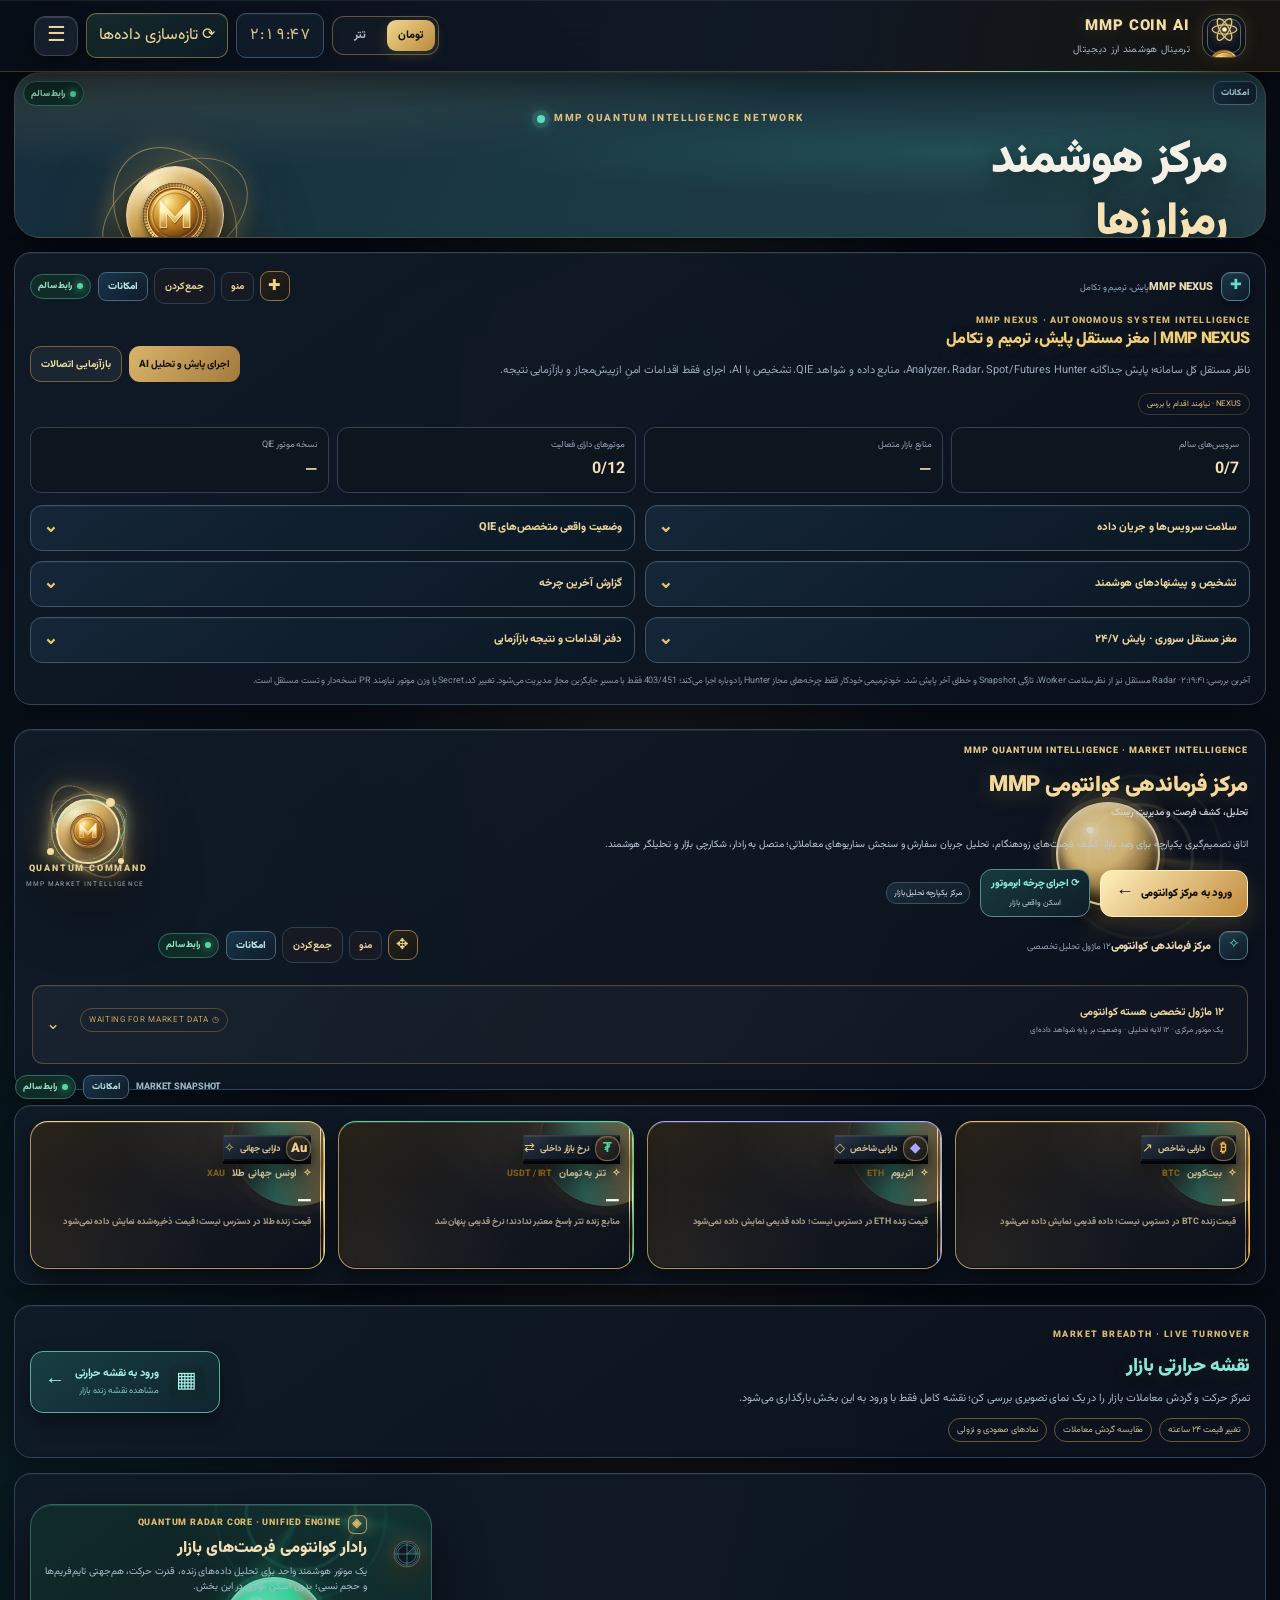
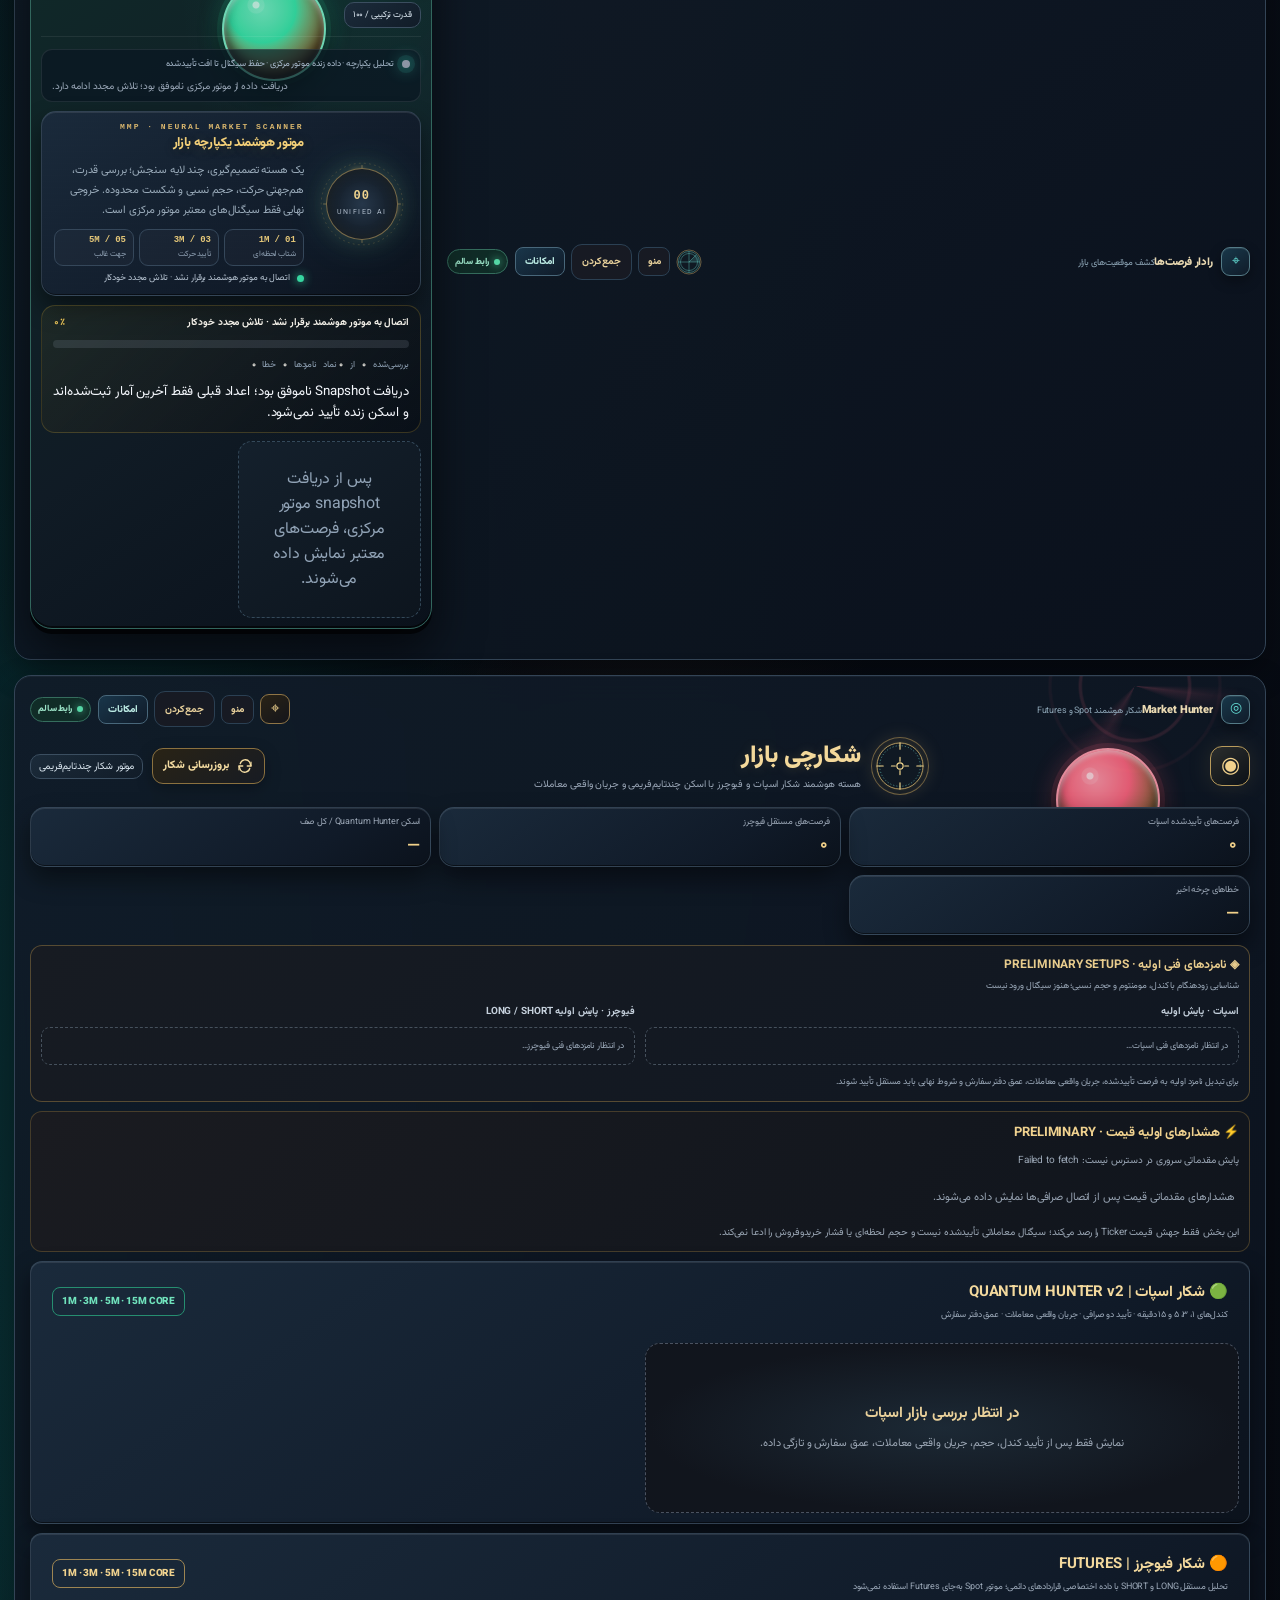
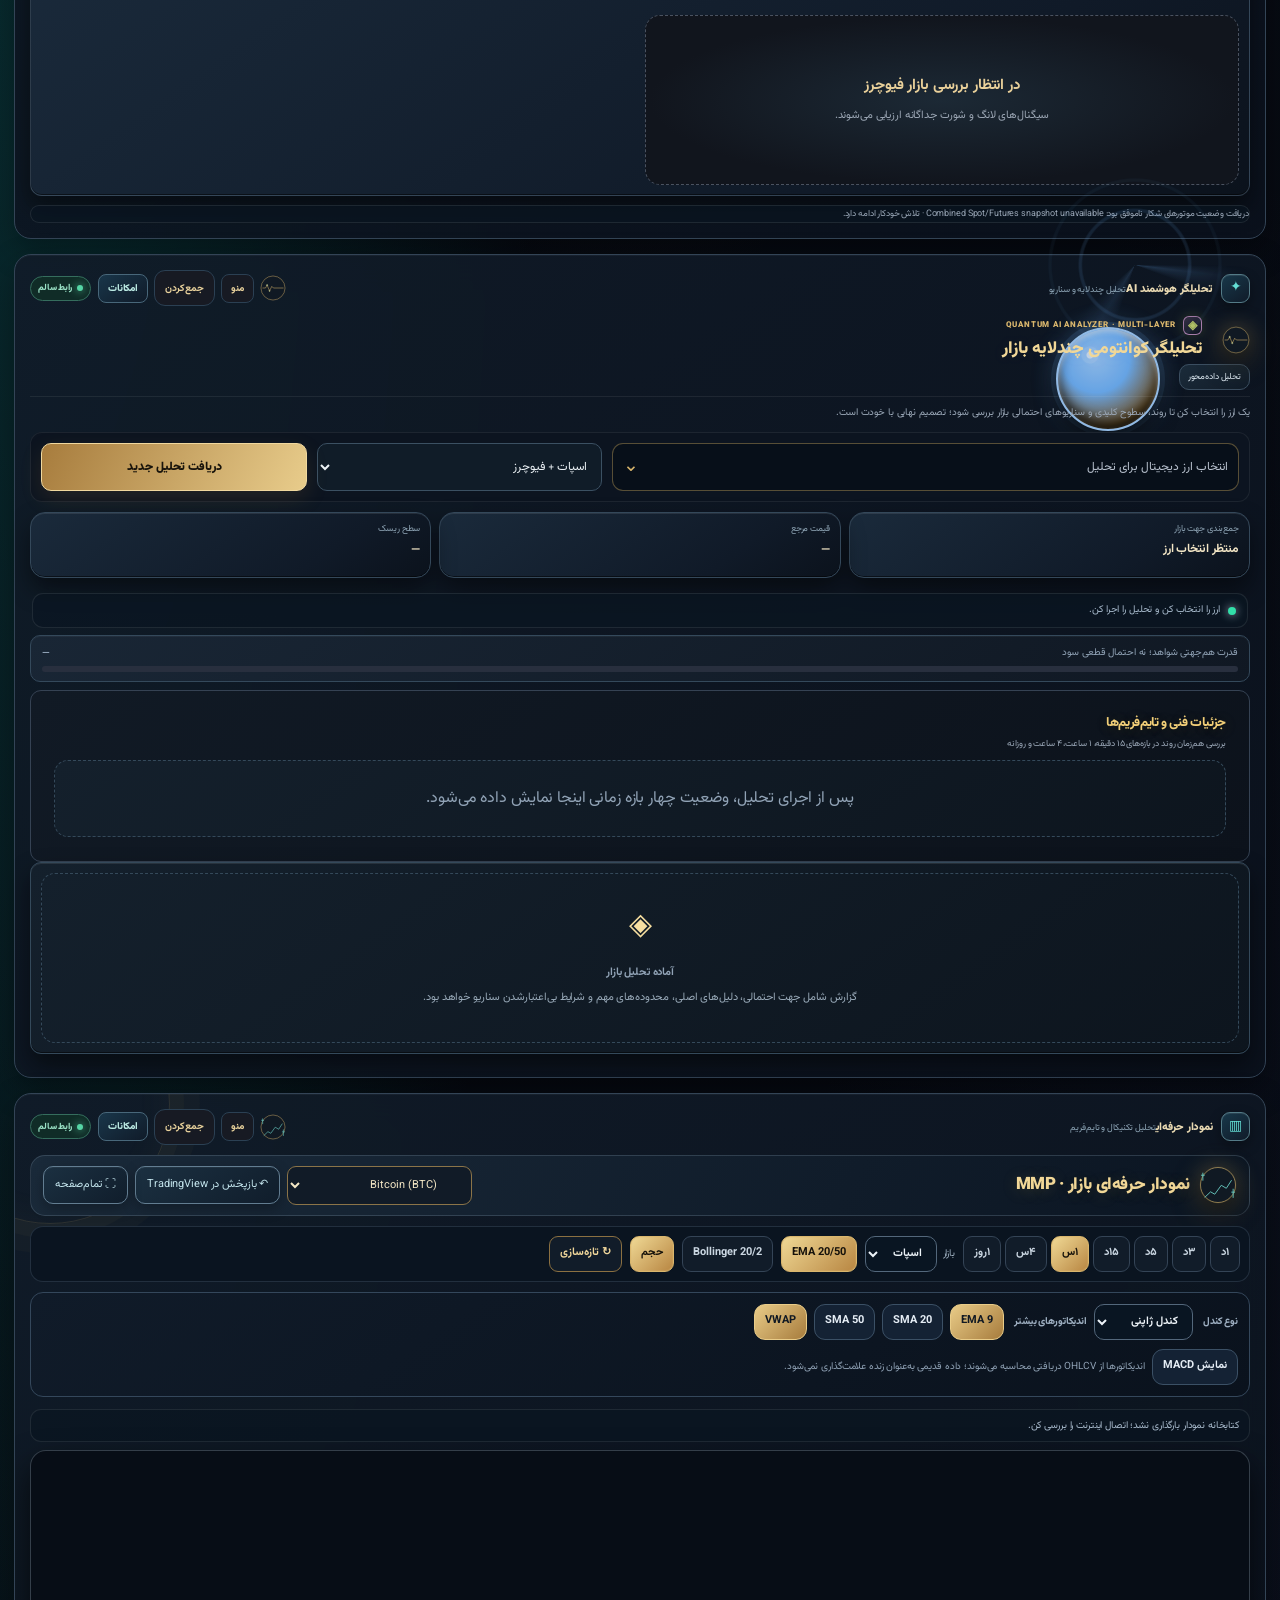
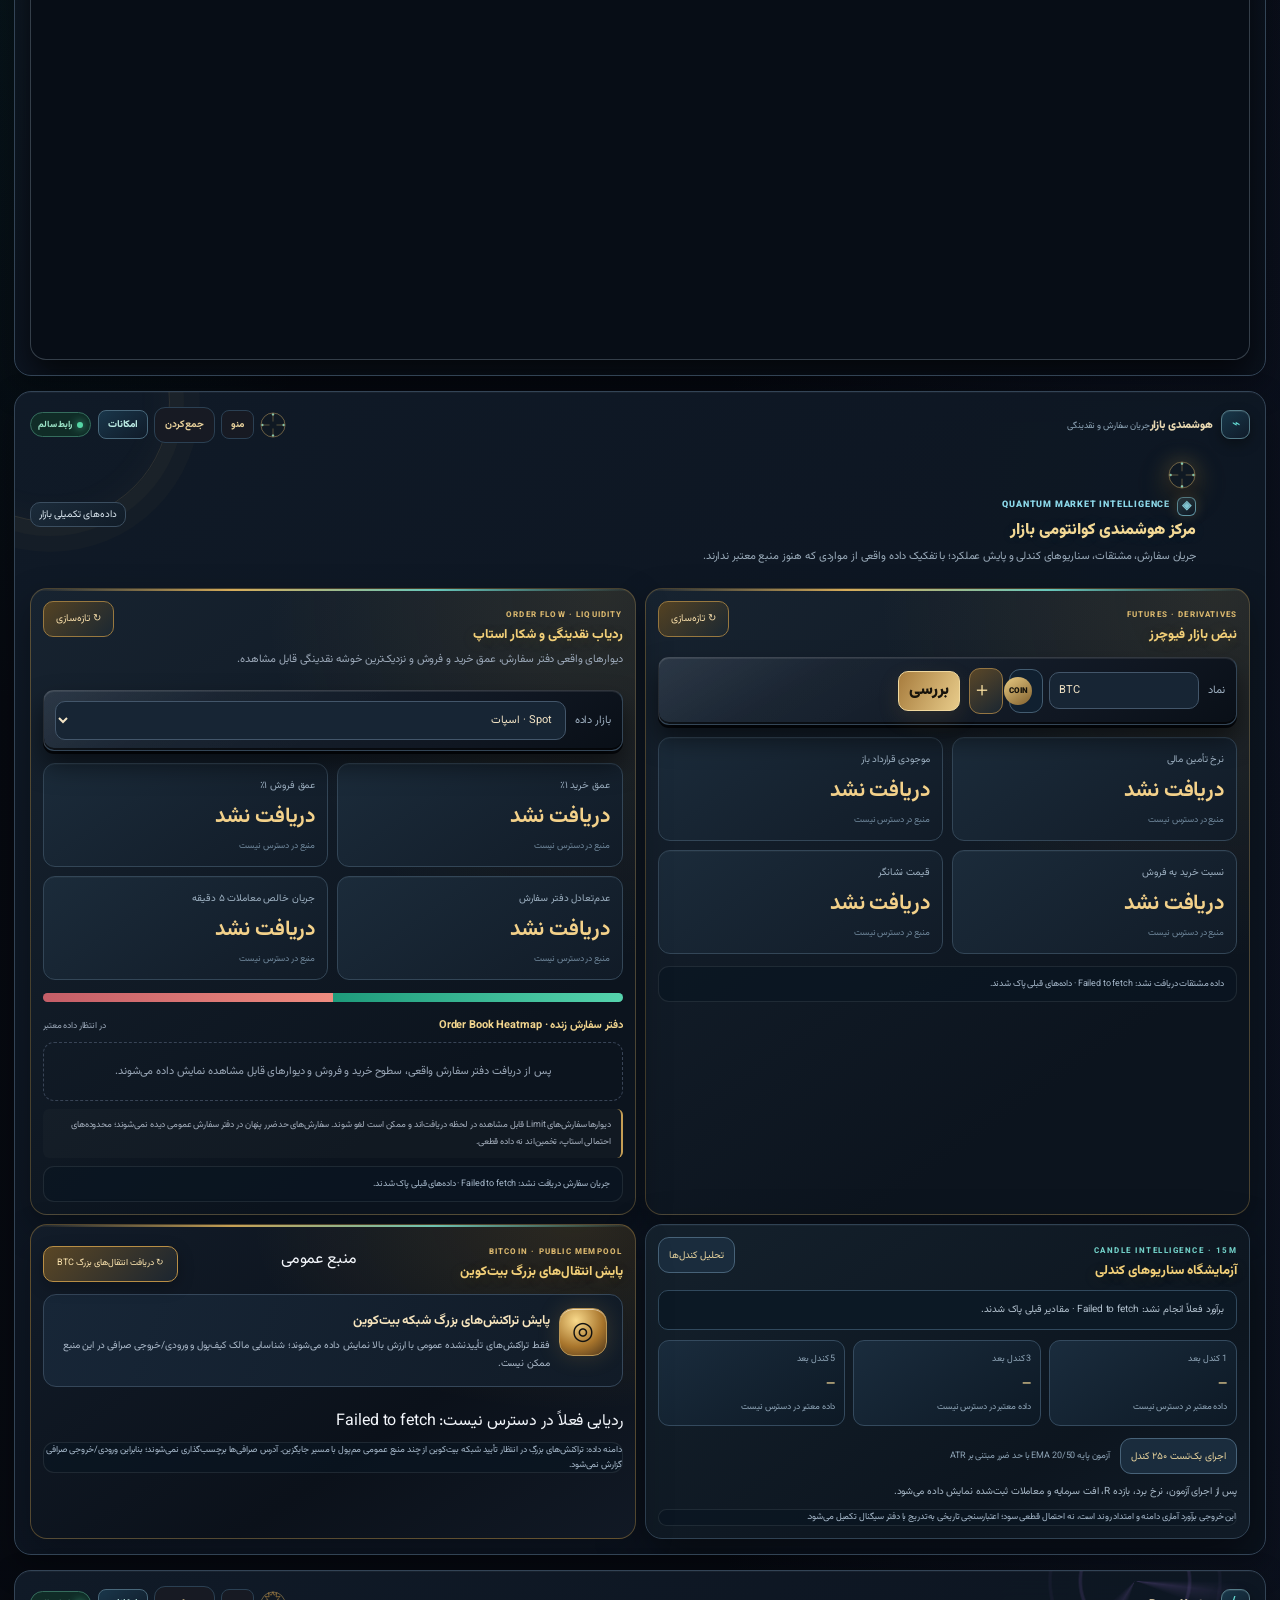
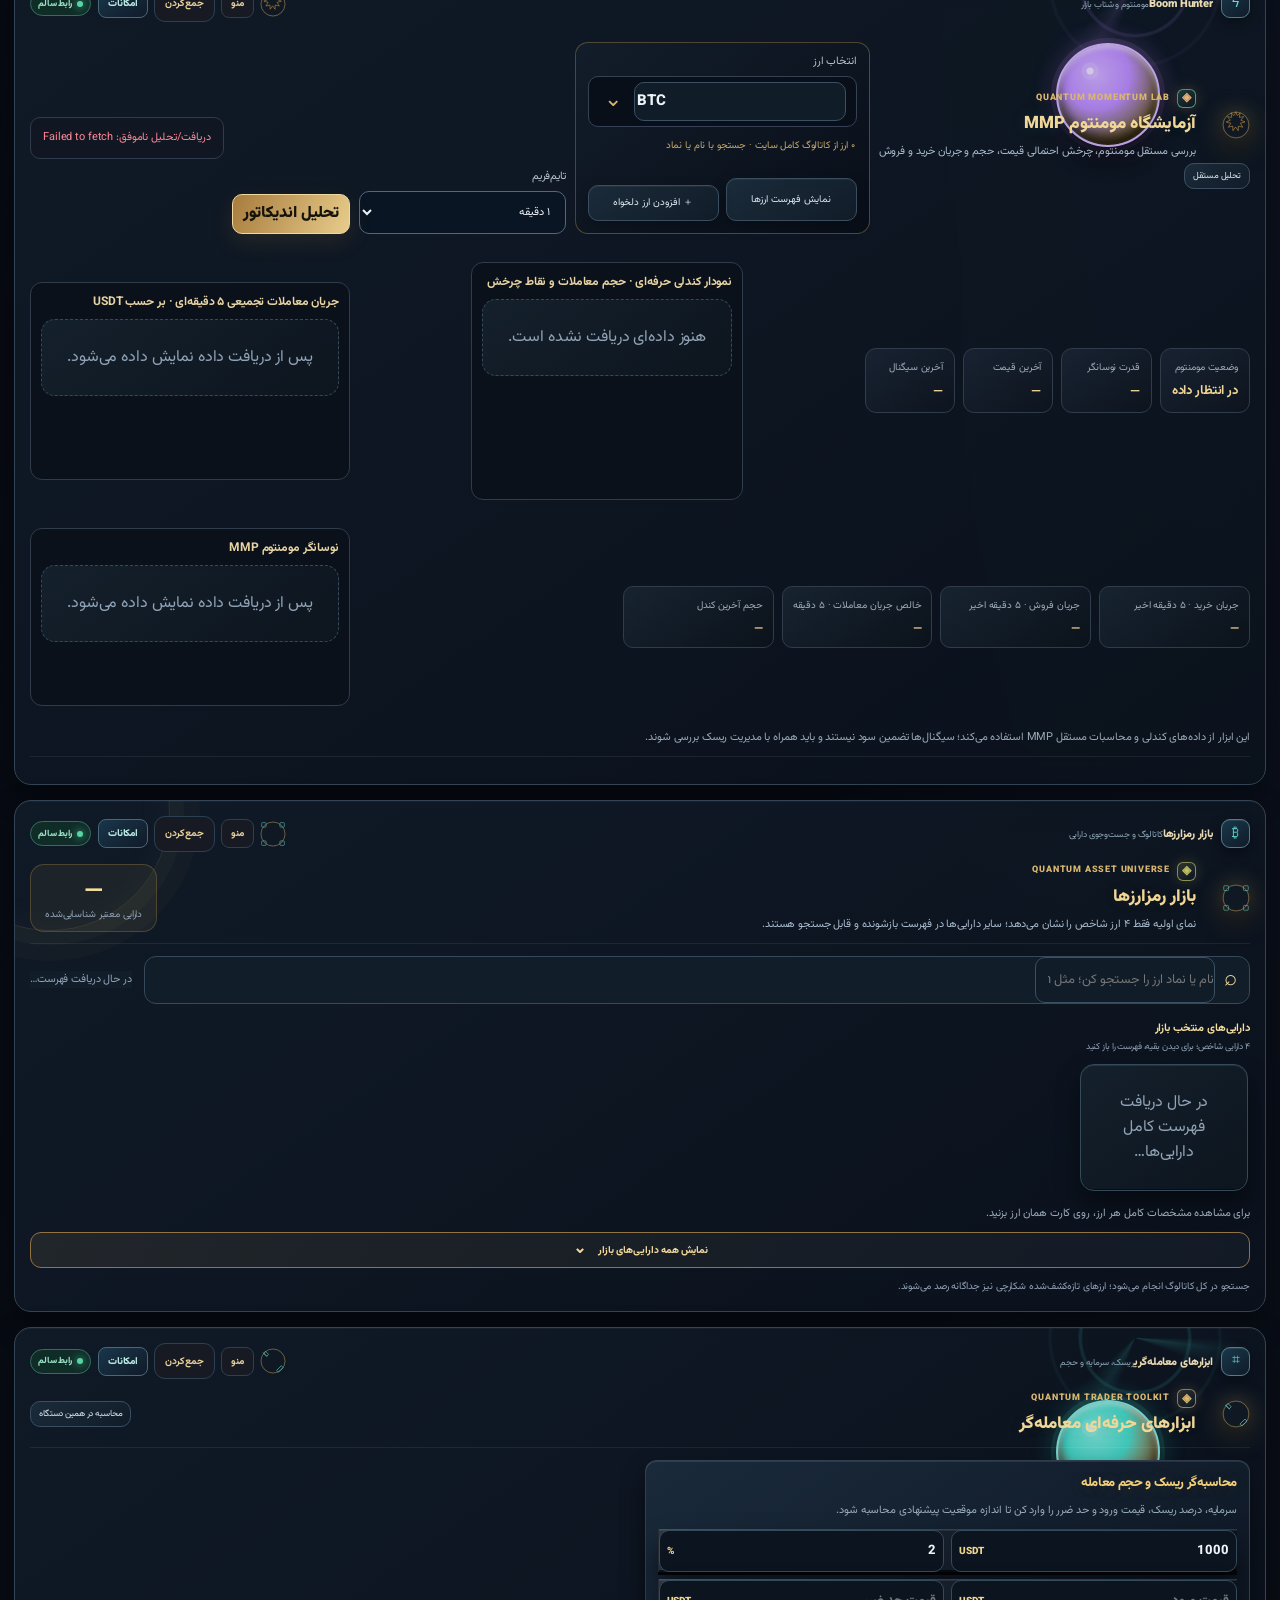
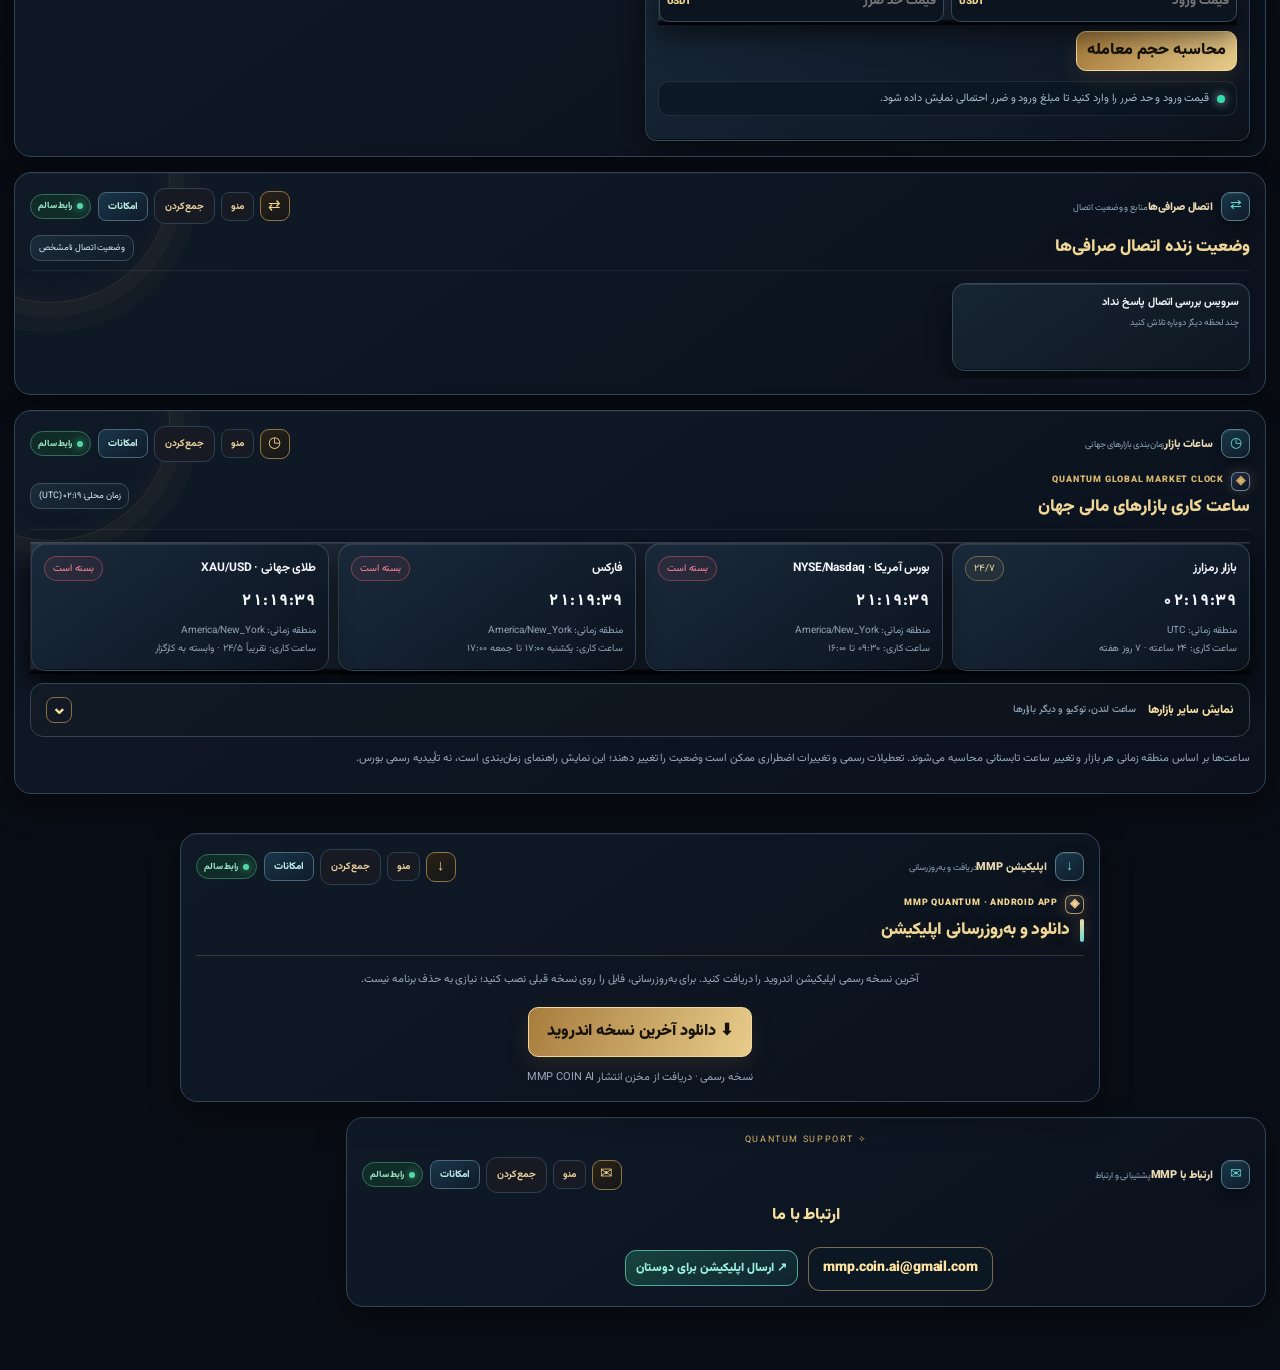
==== commit 779eb077: "Sync canonical MMP site mirror 8931ad75333e24e66bfc35450575ac23dca2a0d4 [skip ci]" ====
--- a/index.html
+++ b/index.html
@@ -5,7 +5,7 @@
 <meta name="viewport" content="width=device-width,initial-scale=1,viewport-fit=cover">
 <meta name="theme-color" content="#08090d">
 <meta name="mmp-app-version" content="2.0.0">
-<meta name="mmp-web-build" content="086237ac8936dabc92a00e58615c9693fdcd2ede">
+<meta name="mmp-web-build" content="8931ad75333e24e66bfc35450575ac23dca2a0d4">
 <!-- Native app: bypass stale WebView HTML cache on every cold launch without requiring an APK rebuild. -->
 <script>
 (function(){
@@ -3234,21 +3234,49 @@
  try{
   const updated=await enrichWithBinance(cachedCoinsData);
   const now=Date.now();
-  const fresh=updated.filter(c=>Number(c.current_price)>0&&c.price_is_stale!==true&&Number(c.price_source_count)>=1&&Number.isFinite(Date.parse(c.price_updated_at||""))&&now-Date.parse(c.price_updated_at)<=120000);
-  if(!fresh.length)return false;
-  const byId=new Map(updated.map(c=>[String(c.id),c]));
-  cachedCoinsData=cachedCoinsData.map(c=>byId.get(String(c.id))||c);
+  const fresh=updated.filter(c=>{
+   const stamp=Date.parse(c.price_updated_at||"");
+   return Number(c.current_price)>0&&c.price_is_stale!==true&&Number(c.price_source_count)>=1&&Number.isFinite(stamp)&&now-stamp>=0&&now-stamp<=90000;
+  });
+  const freshById=new Map(fresh.map(c=>[String(c.id),c]));
+  const freshBySymbol=new Map(fresh.map(c=>[String(c.symbol||"").toUpperCase(),c]));
+  cachedCoinsData=cachedCoinsData.map(c=>{
+   const quote=freshById.get(String(c.id))||freshBySymbol.get(String(c.symbol||"").toUpperCase());
+   return quote?{...c,...quote,price_is_stale:false}:{...c,price_is_stale:true,price_source_count:0};
+  });
   lastMarket.crypto=lastMarket.crypto||{};
   cachedCoinsData.forEach(c=>{
-   const symbol=String(c.symbol||"").toUpperCase();
-   if(symbol==="BTC"&&c.price_is_stale!==true&&Number(c.price_source_count)>=1)lastMarket.crypto.BTC={usd:Number(c.current_price),change24h:c.price_change_percentage_24h,updatedAt:now,sources:c.price_source};
-   if(symbol==="ETH"&&c.price_is_stale!==true&&Number(c.price_source_count)>=1)lastMarket.crypto.ETH={usd:Number(c.current_price),change24h:c.price_change_percentage_24h,updatedAt:now,sources:c.price_source};
+   const symbol=String(c.symbol||"").toUpperCase(),stamp=Date.parse(c.price_updated_at||""),updatedAt=Number.isFinite(stamp)?stamp:now;
+   if(symbol==="BTC"&&c.price_is_stale!==true&&Number(c.price_source_count)>=1){
+    const current=lastMarket.crypto.BTC;
+    const websocketFresh=String(current?.sources||"").includes("Binance Spot WebSocket")&&now-Number(current.updatedAt||0)<=30000;
+    if(!websocketFresh)lastMarket.crypto.BTC={usd:Number(c.current_price),change24h:c.price_change_percentage_24h,updatedAt,sources:c.price_source};
+   }
+   if(symbol==="ETH"&&c.price_is_stale!==true&&Number(c.price_source_count)>=1){
+    const current=lastMarket.crypto.ETH;
+    const websocketFresh=String(current?.sources||"").includes("Binance Spot WebSocket")&&now-Number(current.updatedAt||0)<=30000;
+    if(!websocketFresh)lastMarket.crypto.ETH={usd:Number(c.current_price),change24h:c.price_change_percentage_24h,updatedAt,sources:c.price_source};
+   }
   });
   renderCoinsTables(cachedCoinsData);renderHeroCards();
-  const stamp=new Date().toLocaleTimeString("fa-IR");
-  const status=$("updated");if(status)status.textContent="قیمت زنده از "+[...new Set(fresh.map(c=>c.price_source))].join(" + ")+" · "+stamp;
-  return true;
- }catch(error){console.warn("Fast quote refresh failed:",error);return false;}
+  const status=$("updated");
+  if(status){
+   if(fresh.length){
+    const stamp=new Date().toLocaleTimeString("fa-IR");
+    status.textContent="قیمت زنده از "+[...new Set(fresh.map(c=>c.price_source))].join(" + ")+" · "+stamp;
+   }else status.textContent="منابع قیمت زنده پاسخ معتبر ندادند؛ قیمت‌های منقضی پنهان شدند.";
+  }
+  return fresh.length>0;
+ }catch(error){
+  const now=Date.now();
+  cachedCoinsData=cachedCoinsData.map(c=>{
+   const stamp=Date.parse(c.price_updated_at||"");
+   return !Number.isFinite(stamp)||now-stamp<0||now-stamp>90000?{...c,price_is_stale:true}:c;
+  });
+  renderCoinsTables(cachedCoinsData);
+  const status=$("updated");if(status)status.textContent="به‌روزرسانی قیمت ناموفق بود؛ قیمت‌های منقضی پنهان شدند.";
+  console.warn("Fast quote refresh failed:",error);return false;
+ }
  finally{liveQuoteInFlight=false;}
 }
 
@@ -3664,12 +3692,12 @@
    return {id:symbol==="BTC"?"bitcoin":"ethereum",symbol,name:old.name||symbol,current_price:Number(old.current_price)||0,price_change_percentage_24h:old.price_change_percentage_24h,price_source:old.price_source||"آخرین داده معتبر",price_updated_at:old.price_updated_at||null};
   });
   const quotes=await enrichWithBinance(seed);
-  const now=Date.now(),fresh=quotes.filter(c=>Number(c.current_price)>0&&c.price_is_stale!==true&&Number(c.price_source_count)>=1&&Number.isFinite(Date.parse(c.price_updated_at||""))&&now-Date.parse(c.price_updated_at)<=120000);
+  const now=Date.now(),fresh=quotes.filter(c=>{const stamp=Date.parse(c.price_updated_at||"");return Number(c.current_price)>0&&c.price_is_stale!==true&&Number(c.price_source_count)>=1&&Number.isFinite(stamp)&&now-stamp>=0&&now-stamp<=90000;});
   if(!fresh.length)return false;
   const bySymbol=new Map(fresh.map(c=>[String(c.symbol).toUpperCase(),c]));
   cachedCoinsData=cachedCoinsData.map(c=>bySymbol.get(String(c.symbol||"").toUpperCase())?{...c,...bySymbol.get(String(c.symbol||"").toUpperCase())}:c);
   lastMarket.crypto=lastMarket.crypto||{};
-  fresh.forEach(c=>{lastMarket.crypto[c.symbol.toUpperCase()]={usd:Number(c.current_price),change24h:c.price_change_percentage_24h,updatedAt:now,sources:c.price_source};});
+  fresh.forEach(c=>{const sourceAt=Date.parse(c.price_updated_at||"");lastMarket.crypto[c.symbol.toUpperCase()]={usd:Number(c.current_price),change24h:c.price_change_percentage_24h,updatedAt:sourceAt,exchangeTimestamp:sourceAt,sources:c.price_source};});
   renderHeroCards();
   return true;
  }catch(error){console.warn("Independent BTC/ETH quote refresh failed:",error);return false;}
@@ -4027,9 +4055,9 @@
   if(!ranked.length)grid.innerHTML='<div class="ai-empty">'+(rows.length?'ارزی با این نام یا نماد در فهرست پشتیبانی‌شده پیدا نشد.':'فهرست دارایی‌ها هنوز دریافت نشده است.')+'</div>';
   else grid.innerHTML=(showAll?'<button type="button" class="mmp-market-drawer-close" id="market-catalog-close"><span>فهرست کامل دارایی‌ها · '+ranked.length.toLocaleString("fa-IR")+' مورد</span><b>بستن ×</b></button>':"")+visible.map(c=>{
    const id=aiEscape(String(c.id||"")),symbol=aiEscape(String(c.symbol||"").toUpperCase()),name=aiEscape(c.name||symbol),price=Number(c.current_price);
-   const quoteFresh=c.price_is_stale!==true&&Number.isFinite(Date.parse(c.price_updated_at||""))&&Date.now()-Date.parse(c.price_updated_at)<=120000;
+   const quoteStamp=Date.parse(c.price_updated_at||""),quoteFresh=c.price_is_stale!==true&&Number.isFinite(quoteStamp)&&Date.now()-quoteStamp>=0&&Date.now()-quoteStamp<=120000;
    const priceText=quoteFresh&&Number.isFinite(price)&&price>0?(price<1?money(price,8):money(price,2))+" USDT":"قیمت زنده ناموجود",tomanText=quoteFresh&&isTetherRateFresh()&&price>0?toman(price*currentTetherPrice)+" تومان":"— تومان";
-   const change=Number(c.price_change_percentage_24h),changeText=Number.isFinite(change)?(change>=0?"+":"")+change.toFixed(2)+"%":"—";
+   const change=Number(c.price_change_percentage_24h),changeText=quoteFresh&&Number.isFinite(change)?(change>=0?"+":"")+change.toFixed(2)+"%":"—";
    const image=aiEscape(c.image||("https://assets.coincap.io/assets/icons/"+String(c.symbol||"").toLowerCase()+"@2x.png"));
    const sources=Array.isArray(c.marketPairs)?[...new Set(c.marketPairs.map(x=>x.exchange).filter(Boolean))]:[];
    const marketLabel=c.isMmpSignal?"سیگنال تأییدشده MMP":c.isMmpPreliminary?"پیش‌آگاهی اولیه MMP":c.hasDomesticMarket&&c.hasUsdtMarket?"داخلی + جهانی":c.hasDomesticMarket?"بازار داخلی":sources.length?sources.slice(0,3).join(" · "):"بازار تأییدشده";
@@ -4056,7 +4084,7 @@
    const id=card.dataset.marketCoinId;
    selectedMarketCoin=(Array.isArray(cachedCoinsData)?cachedCoinsData:[]).find(c=>String(c.id)===id)||(typeof hunterCoinIndex!=="undefined"?hunterCoinIndex.get(id):null);
    if(!selectedMarketCoin)return;
-   const c=selectedMarketCoin,symbol=aiEscape(String(c.symbol||"").toUpperCase()),name=aiEscape(c.name||symbol),price=Number(c.current_price),change=Number(c.price_change_percentage_24h),host=$("mmp-coin-detail-content");
+   const c=selectedMarketCoin,symbol=aiEscape(String(c.symbol||"").toUpperCase()),name=aiEscape(c.name||symbol),priceStamp=Date.parse(c.price_updated_at||""),priceFresh=c.price_is_stale!==true&&Number.isFinite(priceStamp)&&Date.now()-priceStamp>=0&&Date.now()-priceStamp<=120000,price=priceFresh?Number(c.current_price):0,change=priceFresh?Number(c.price_change_percentage_24h):NaN,host=$("mmp-coin-detail-content");
     const cap=Number(c.market_cap),volume=Number(c.total_volume),supply=Number(c.circulating_supply),pairList=Array.isArray(c.marketPairs)?[...new Set(c.marketPairs.map(x=>x.exchange).filter(Boolean))]:[];
     const detailMetric=(label,value)=>'<div><small>'+label+'</small><b>'+value+'</b></div>';
     const detailMoney=value=>Number.isFinite(value)&&value>0?money(value,0)+" USDT":"ناموجود";
@@ -7753,6 +7781,6 @@
 }
 </style>
 
-<script src="assets/mmp-live-coherence-v1.js?v=20261114.1"></script>
+<script src="assets/mmp-live-coherence-v1.js?v=20261114.2"></script>
 </body>
 </html>
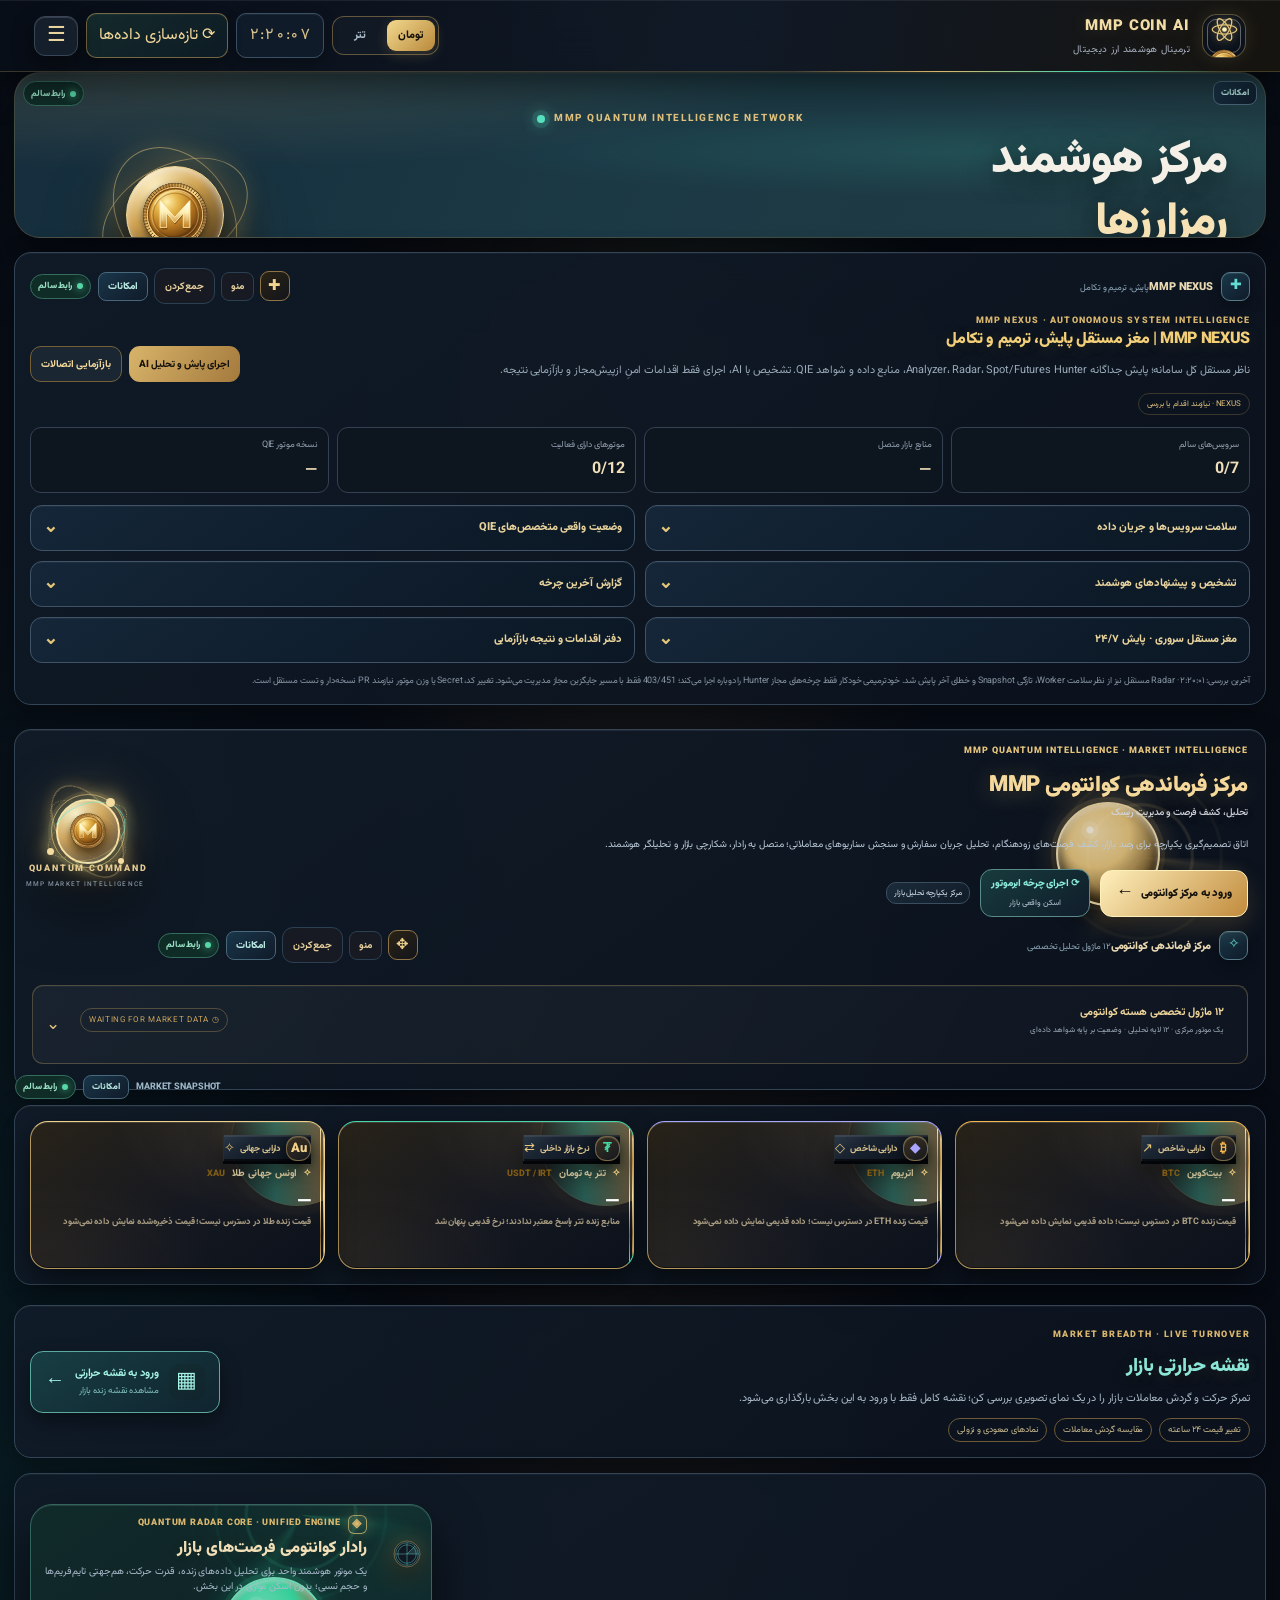
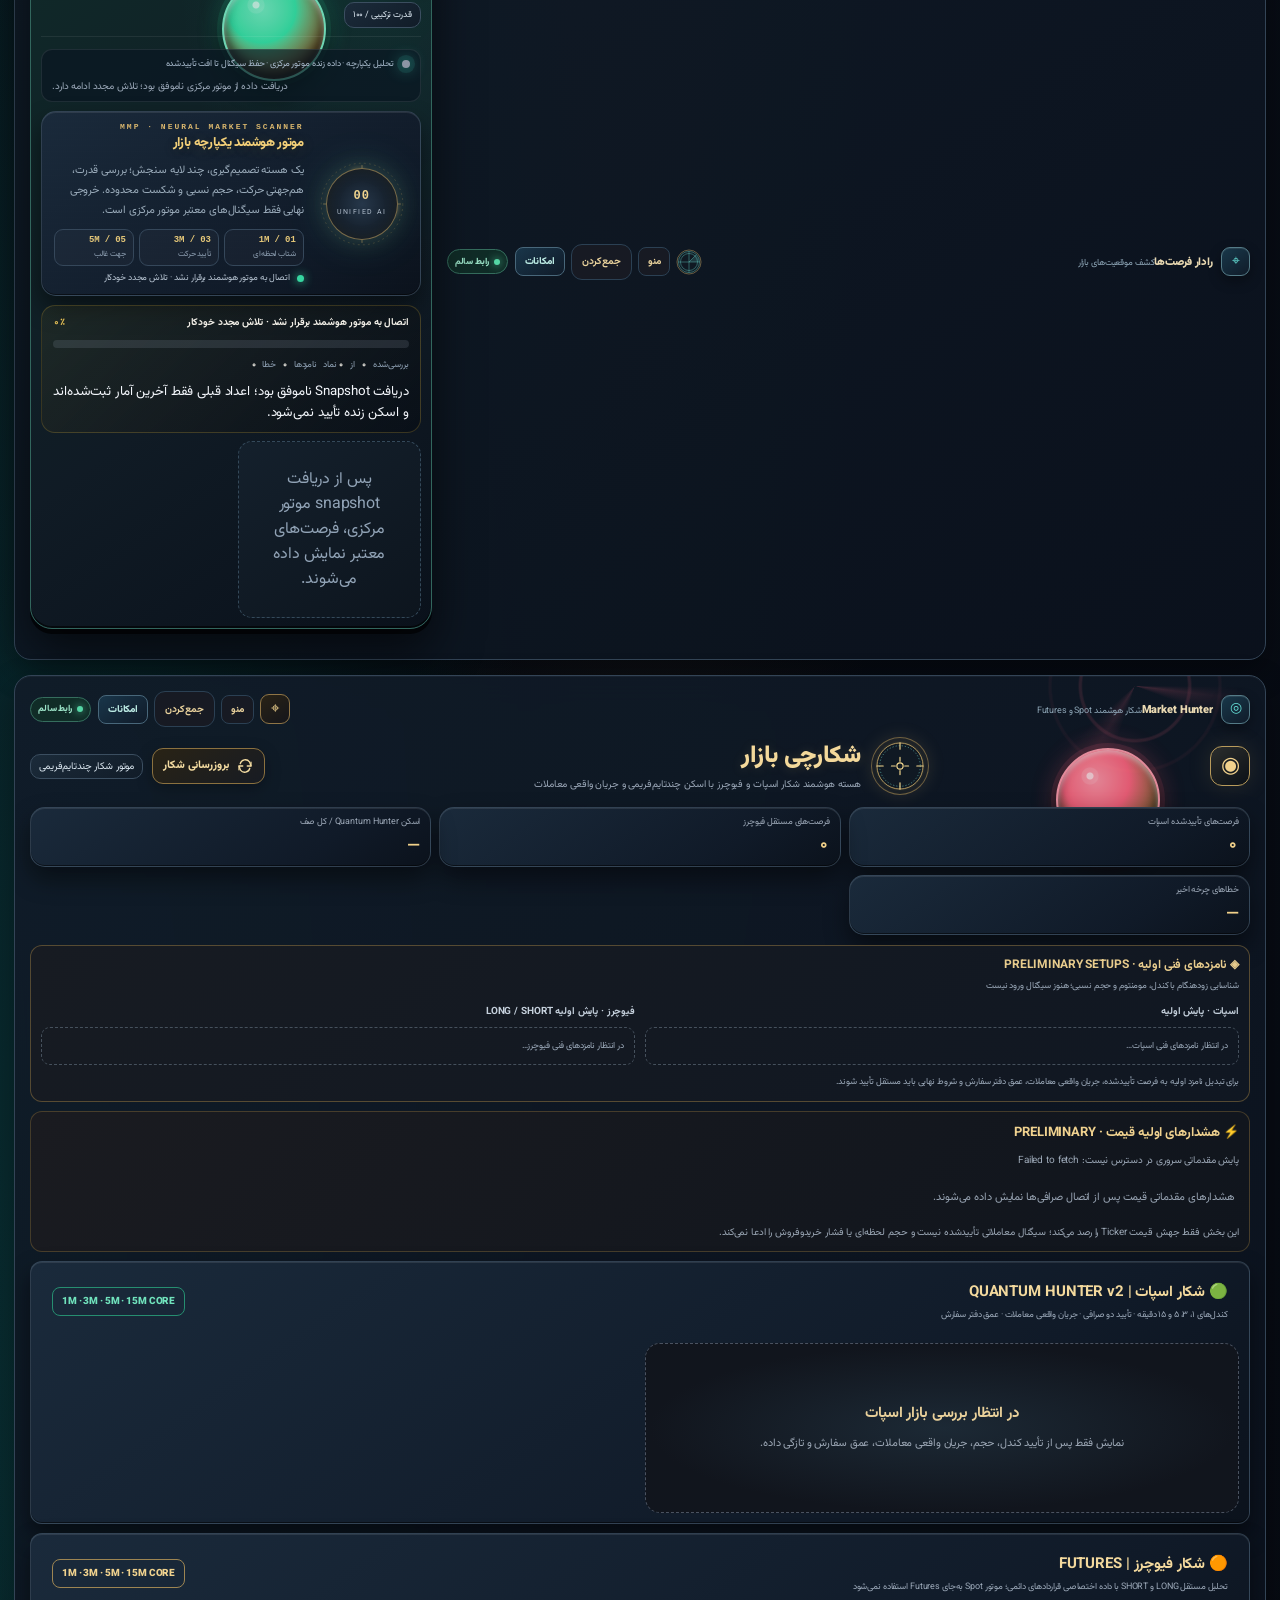
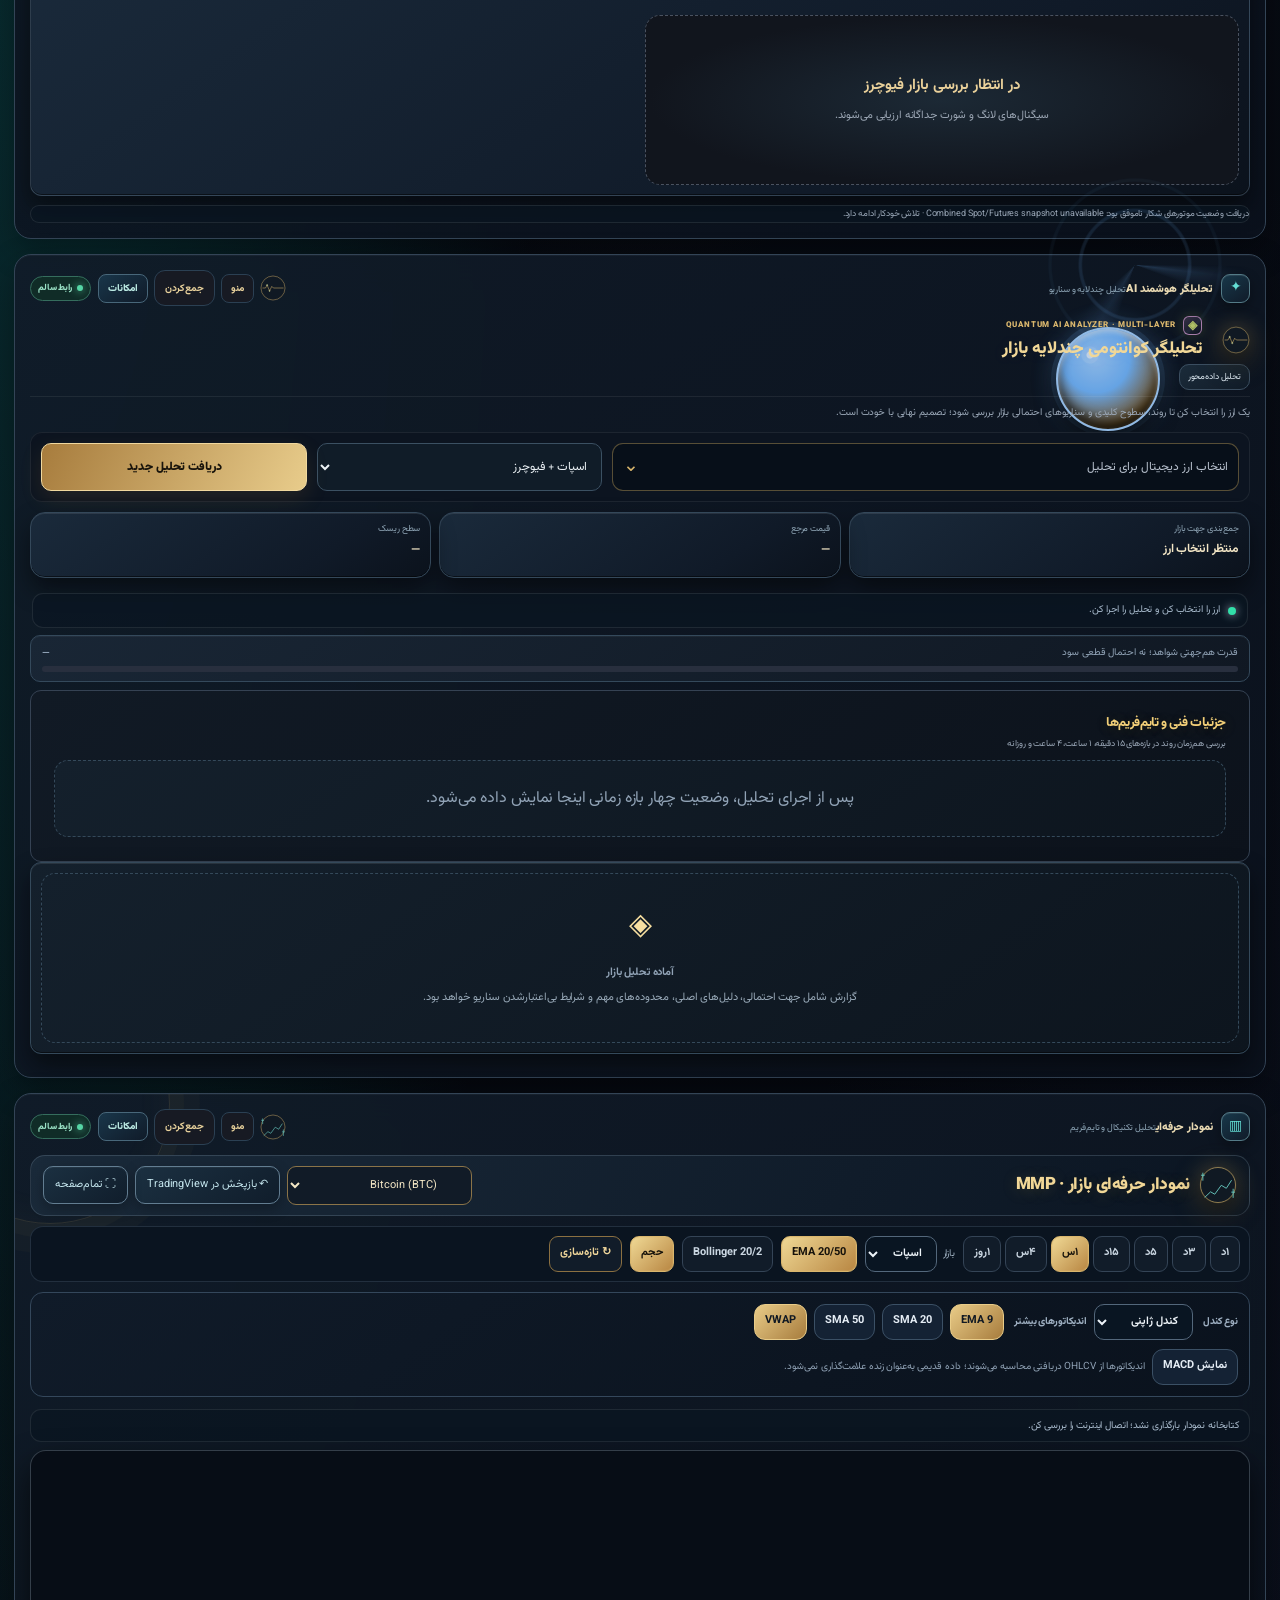
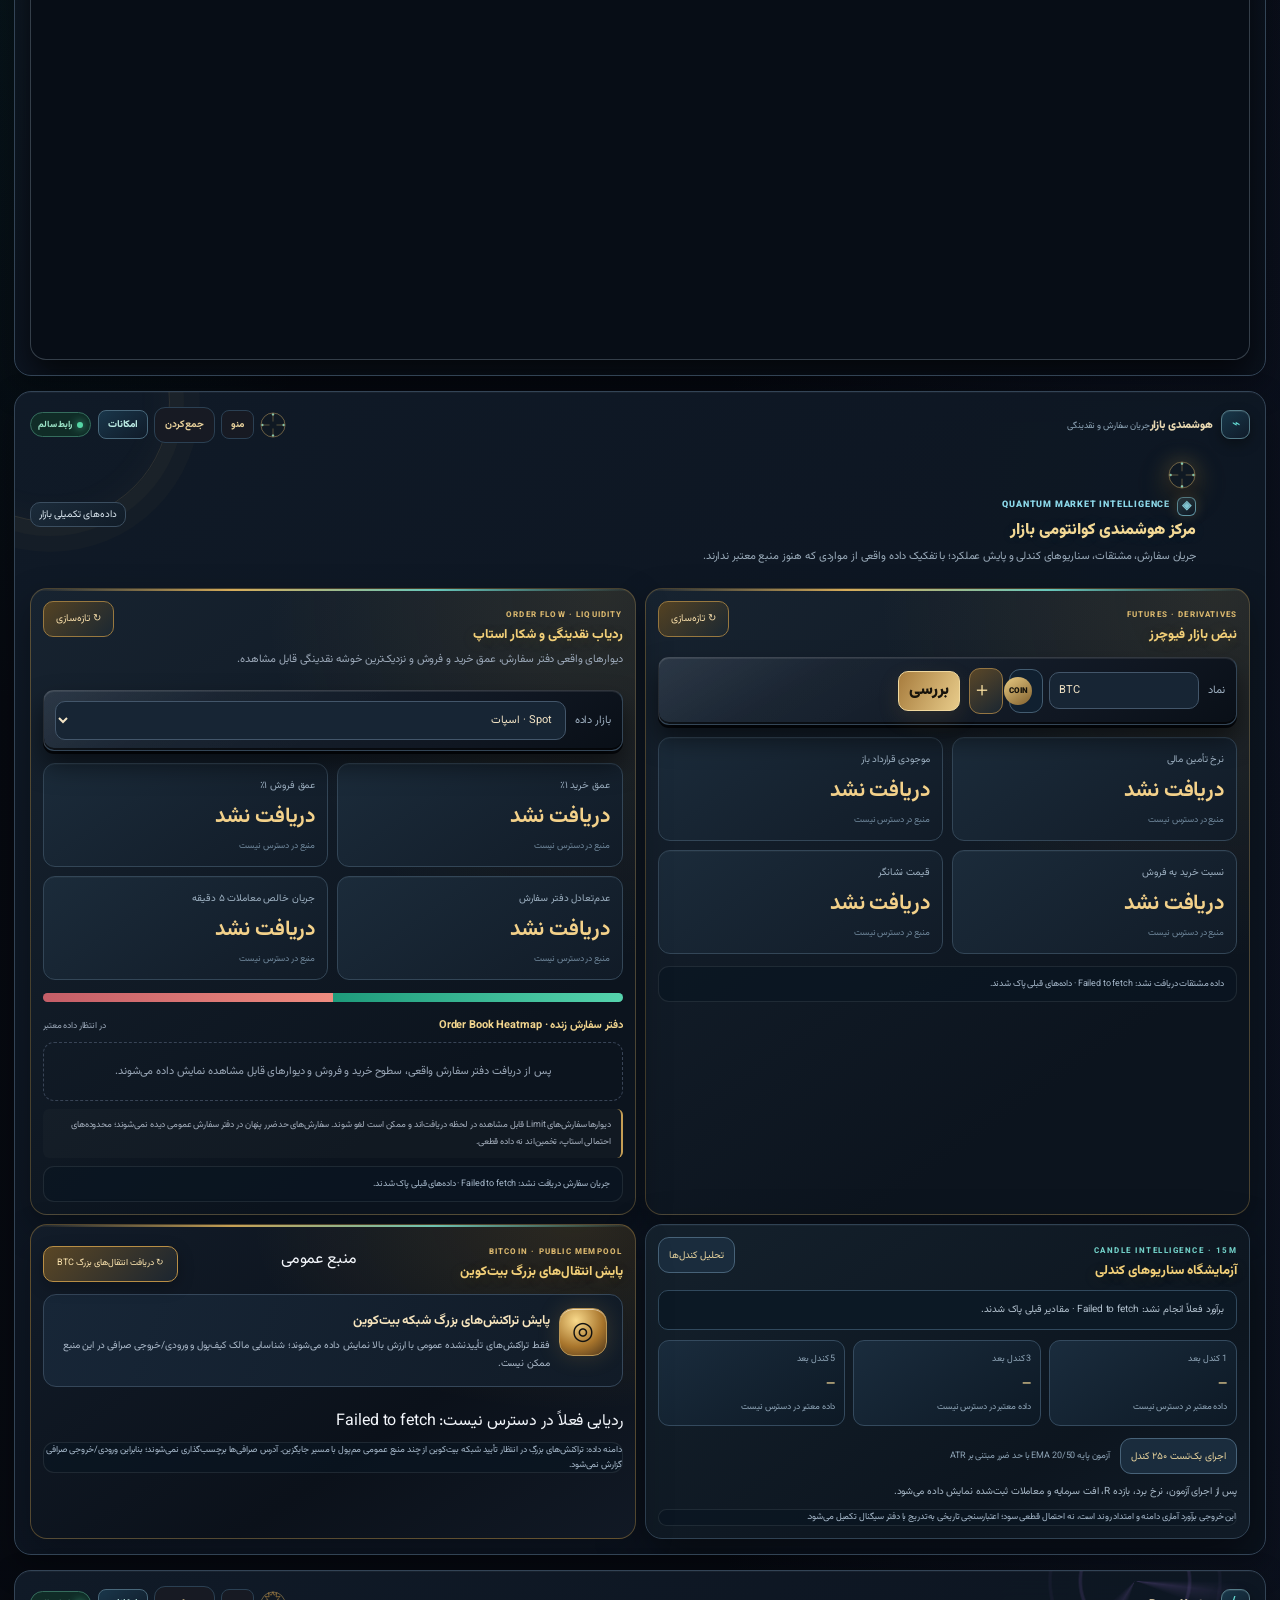
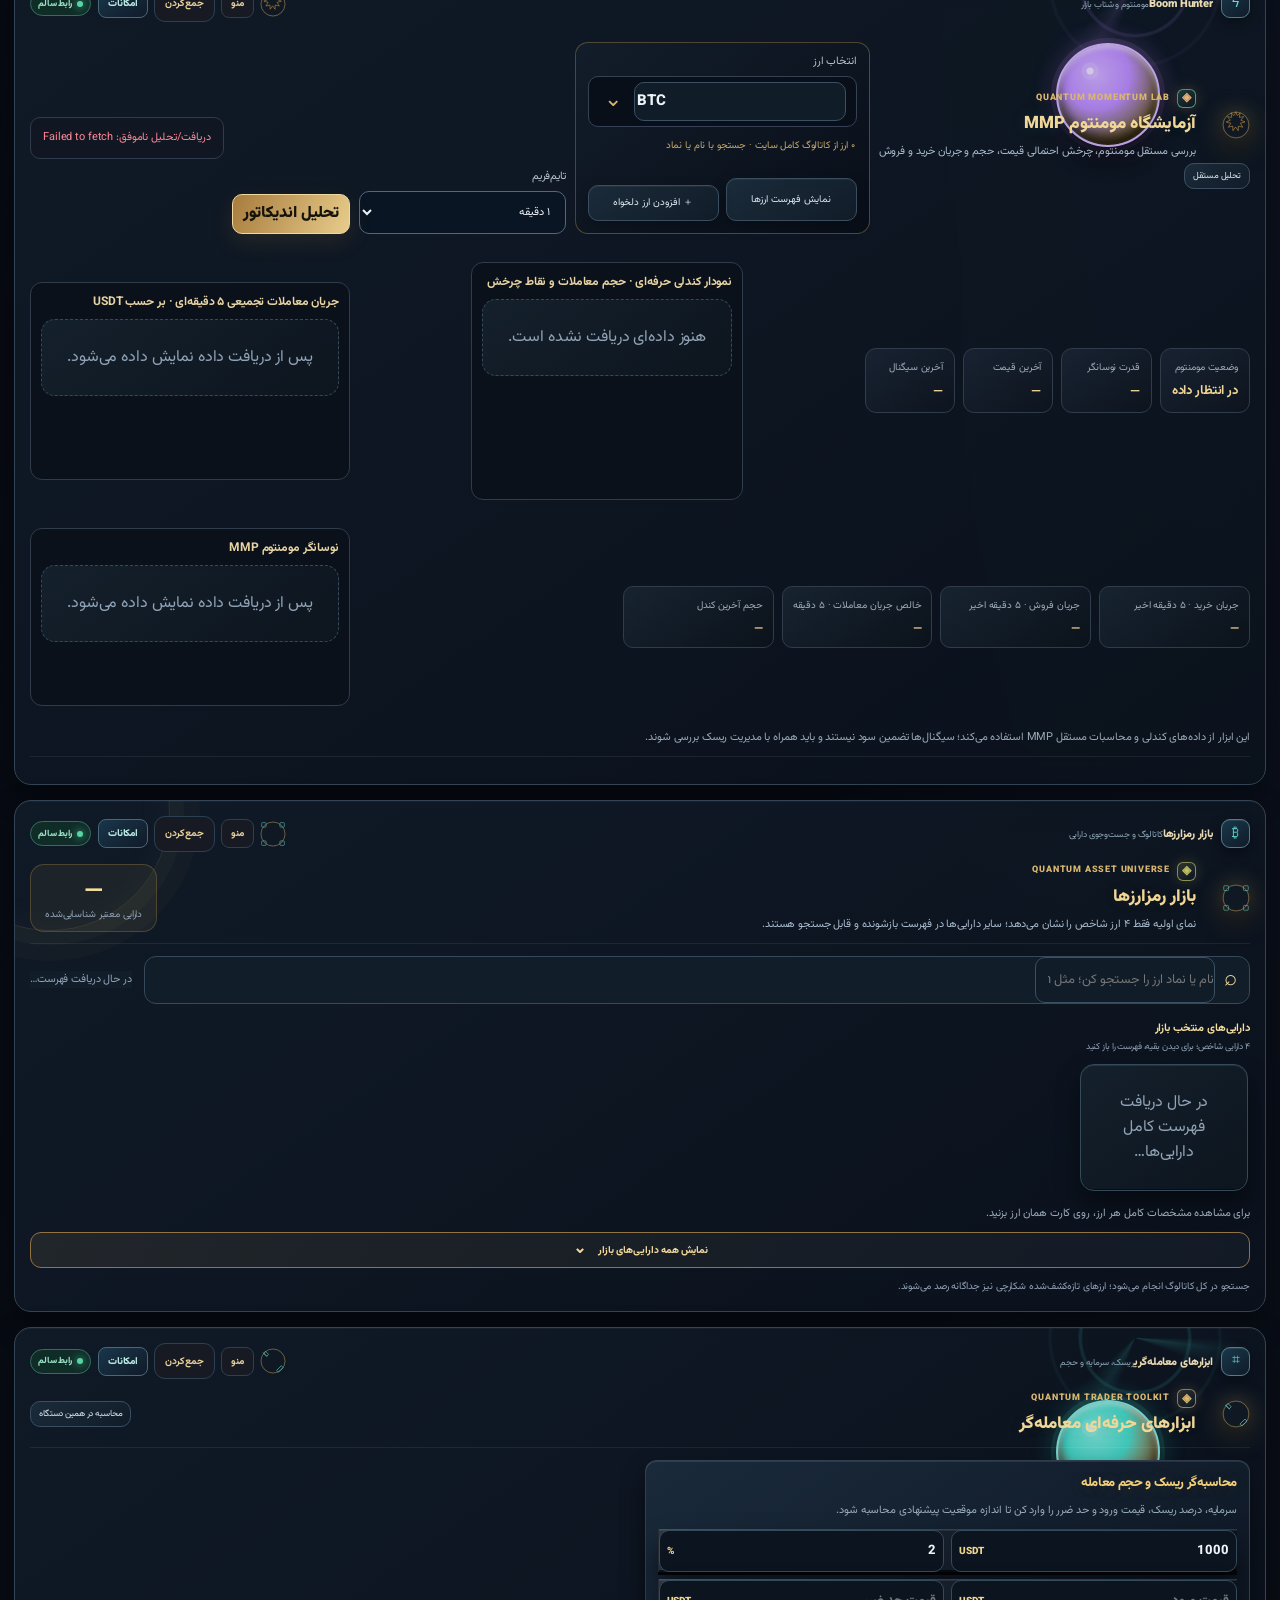
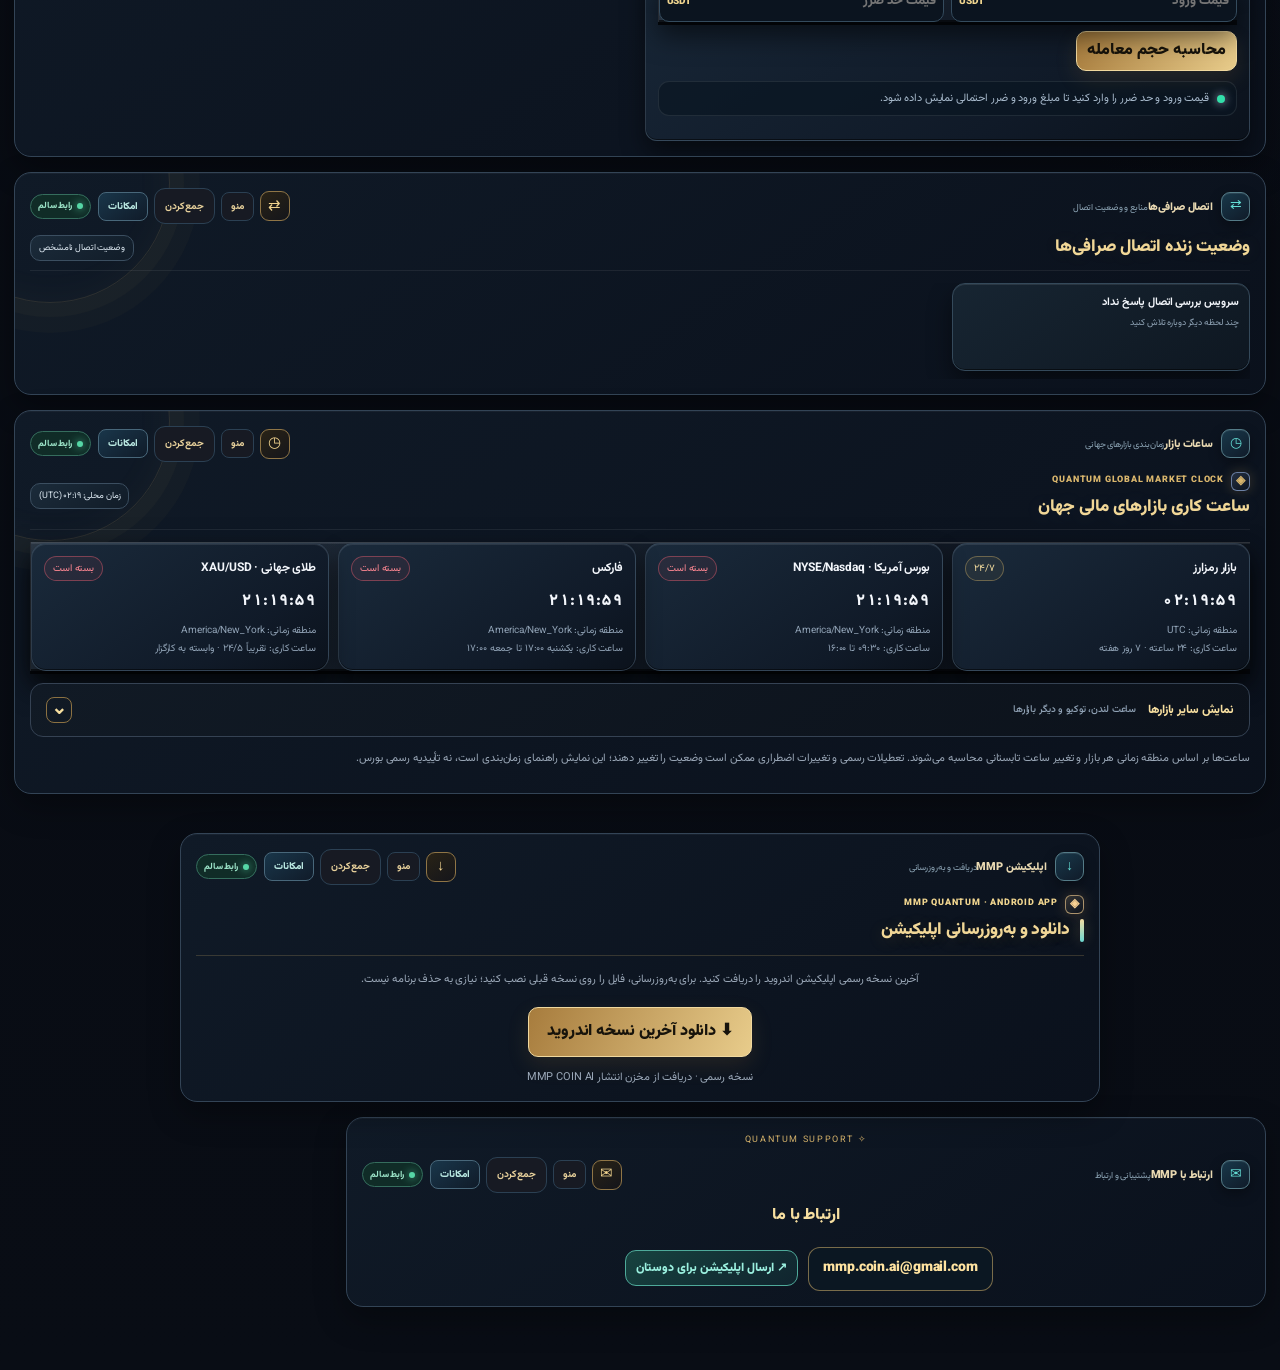
==== commit 0a06f44b: "Trigger immediate canonical Pages rebuild for benchmark card fix" ====
--- a/index.html
+++ b/index.html
@@ -7783,4 +7783,5 @@
 
 <script src="assets/mmp-live-coherence-v1.js?v=20261114.2"></script>
 </body>
-</html>+</html>
+<!-- canonical Pages sync trigger: 15347d80b0793531efb094e8c1c4427ffabe949e -->
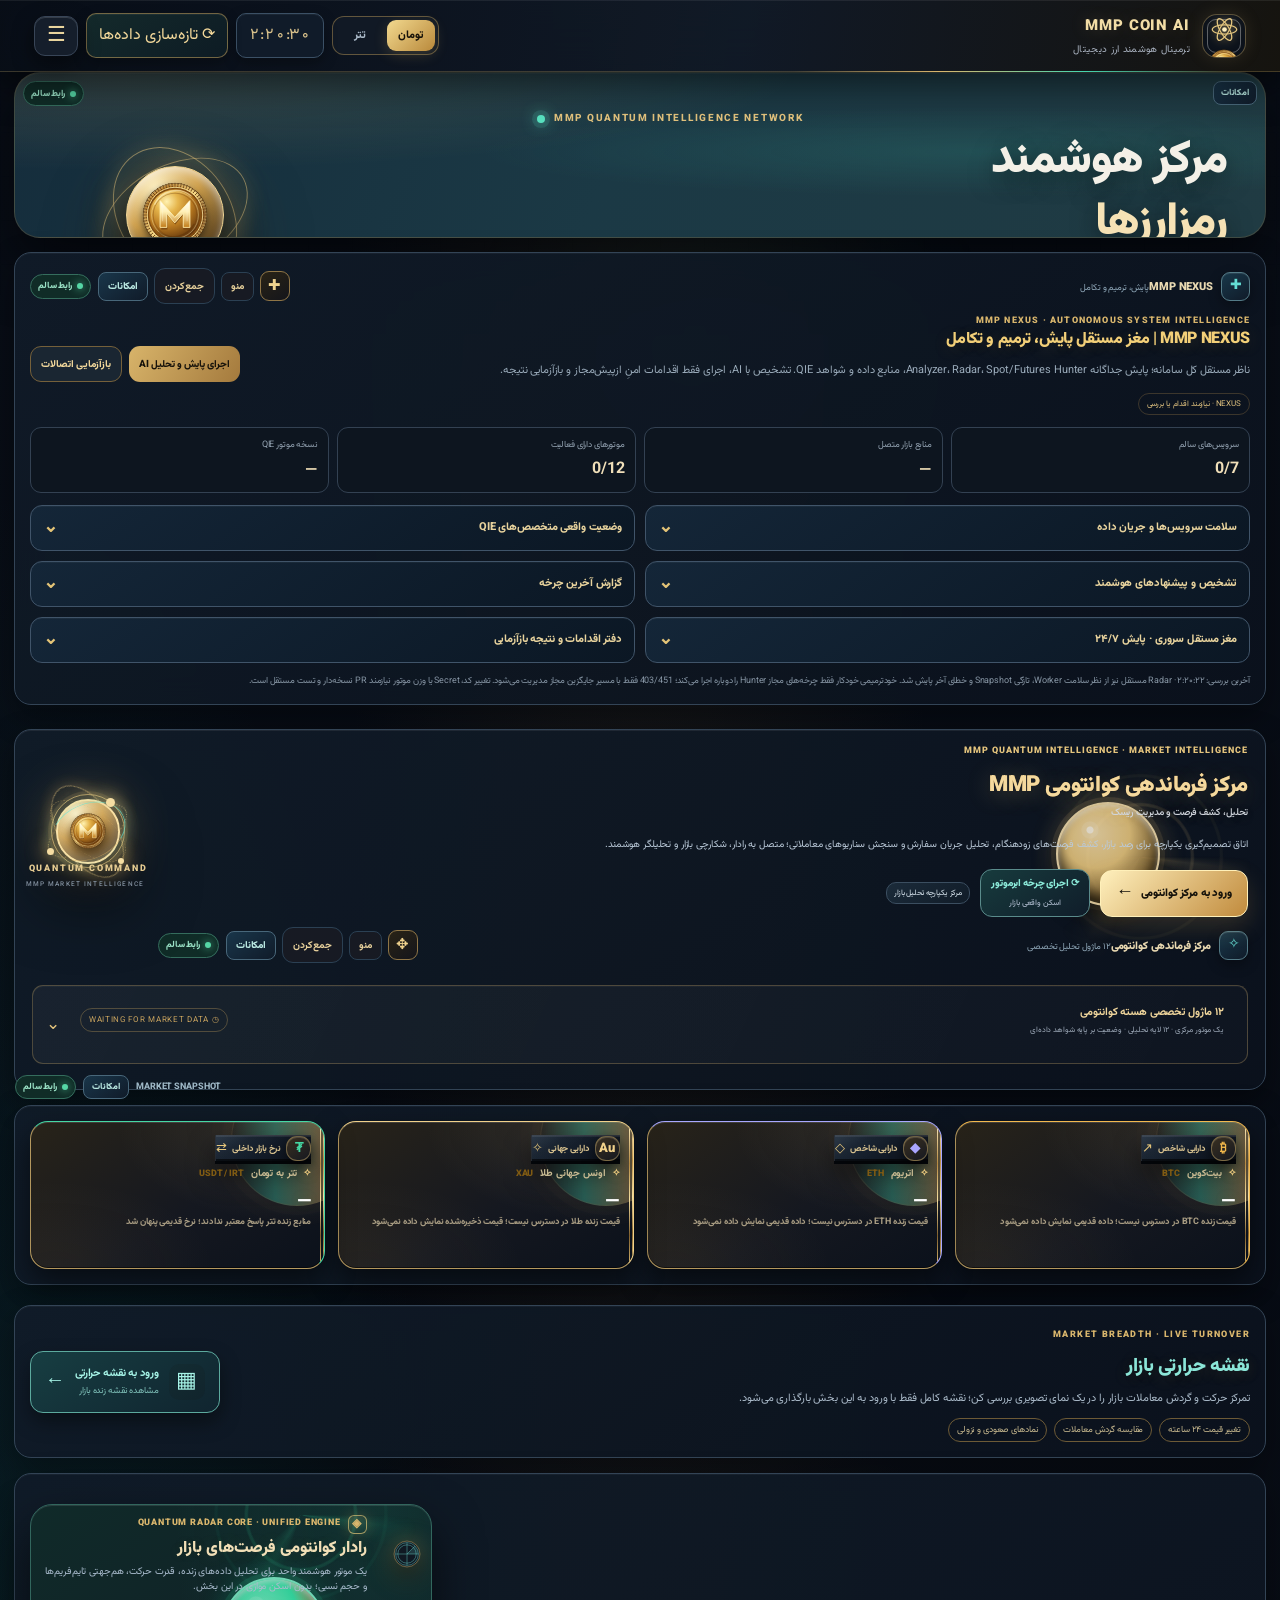
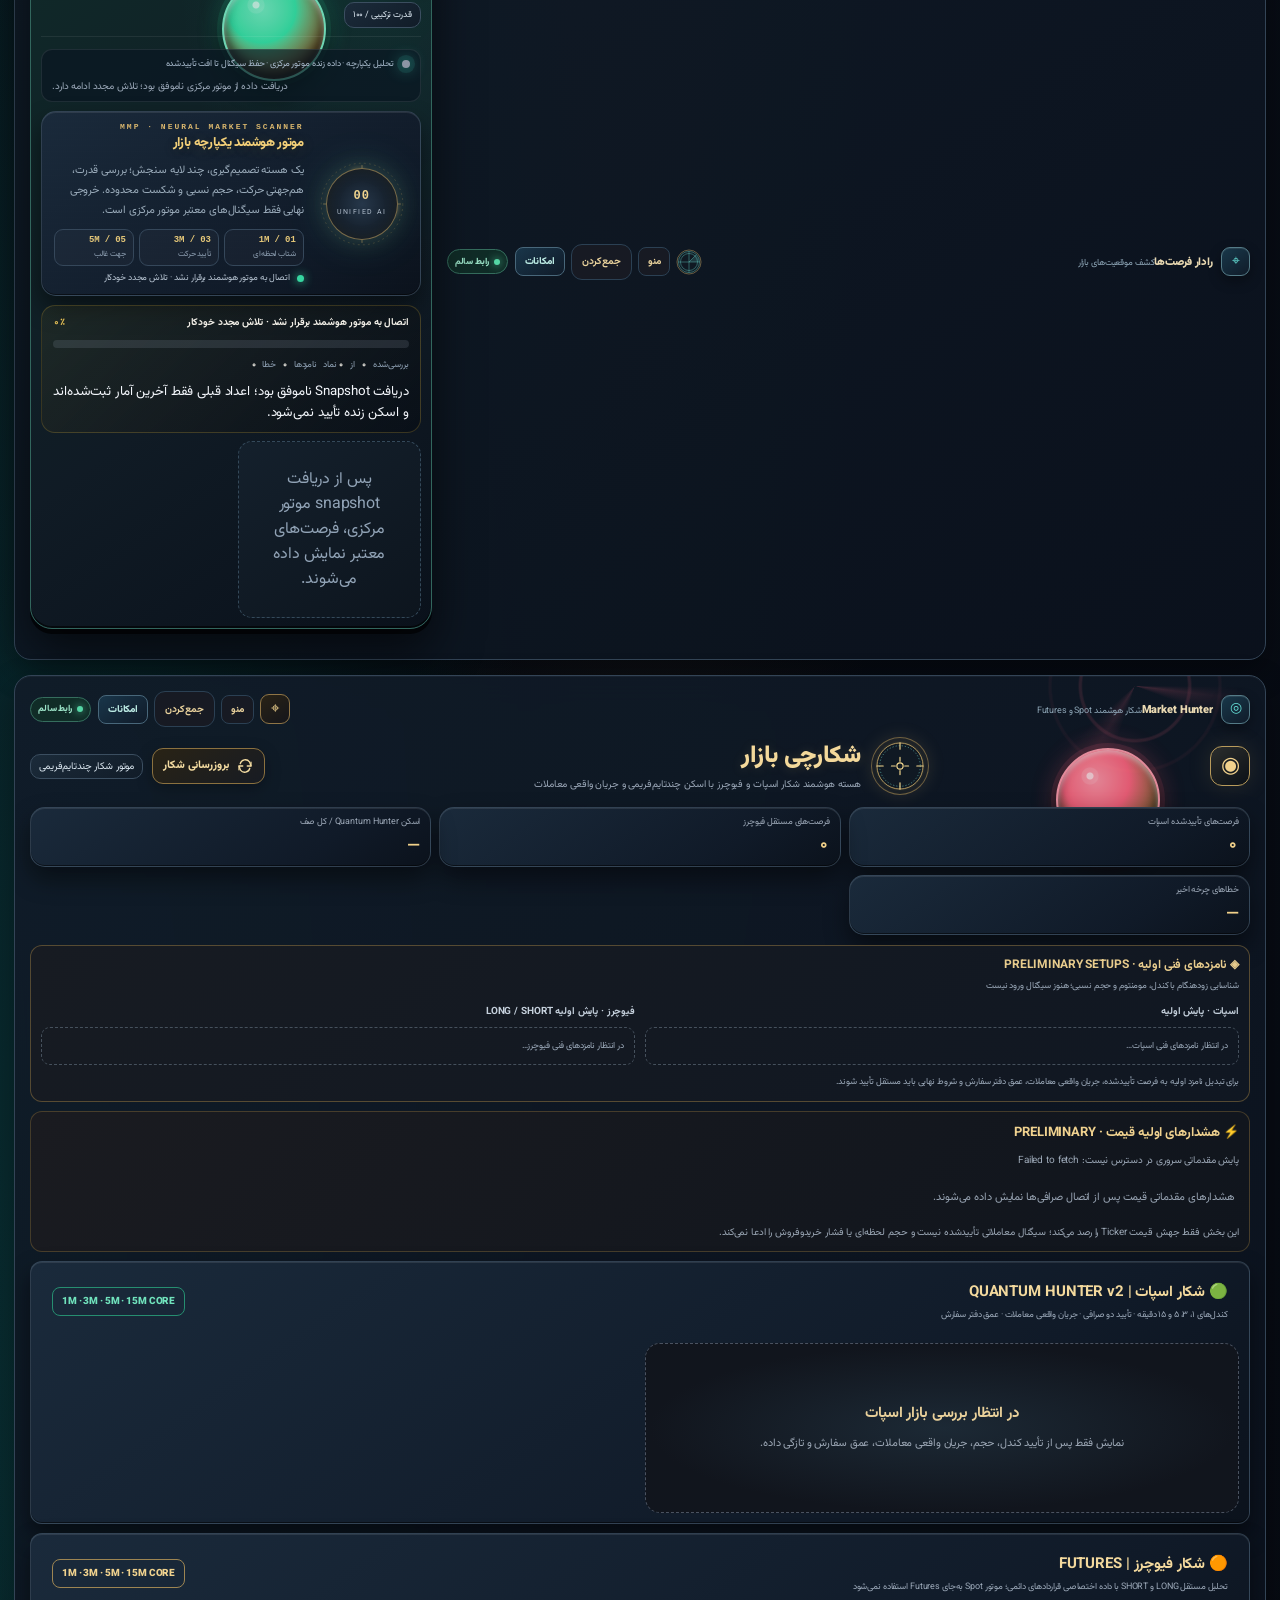
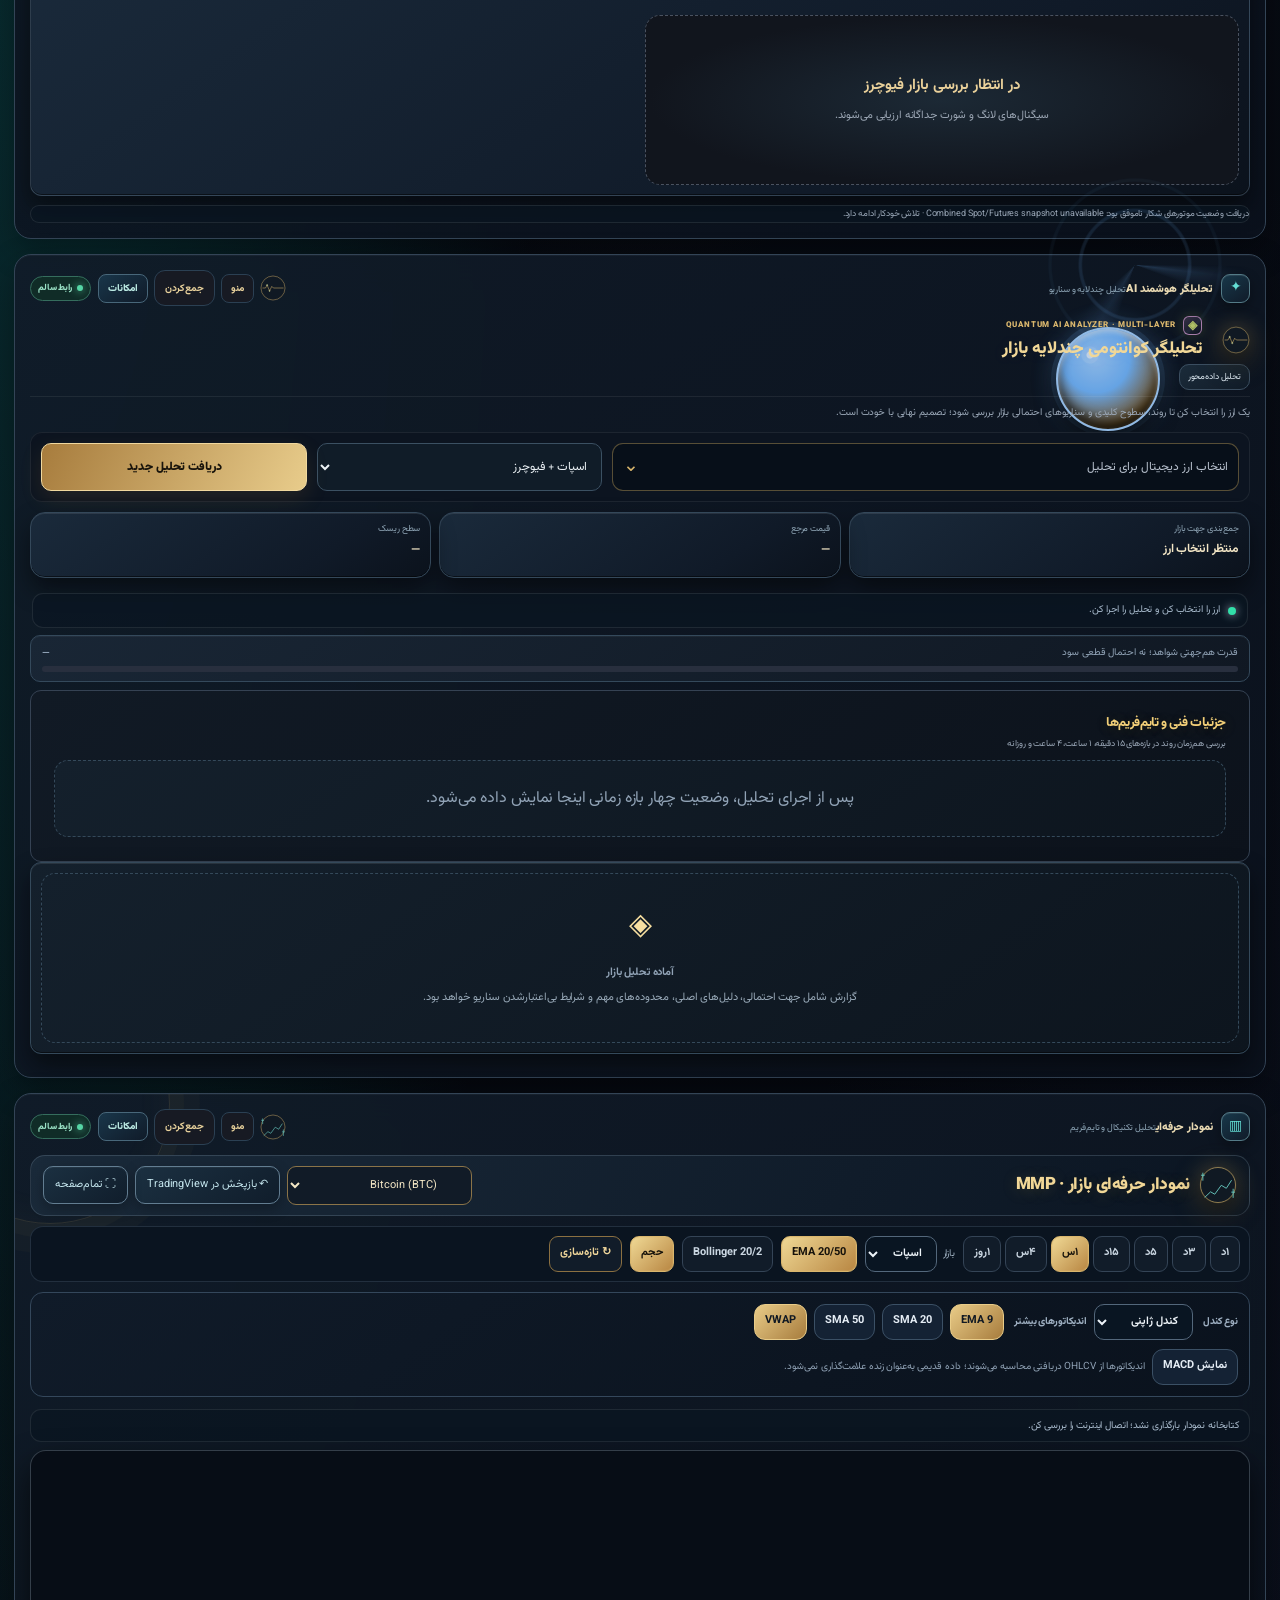
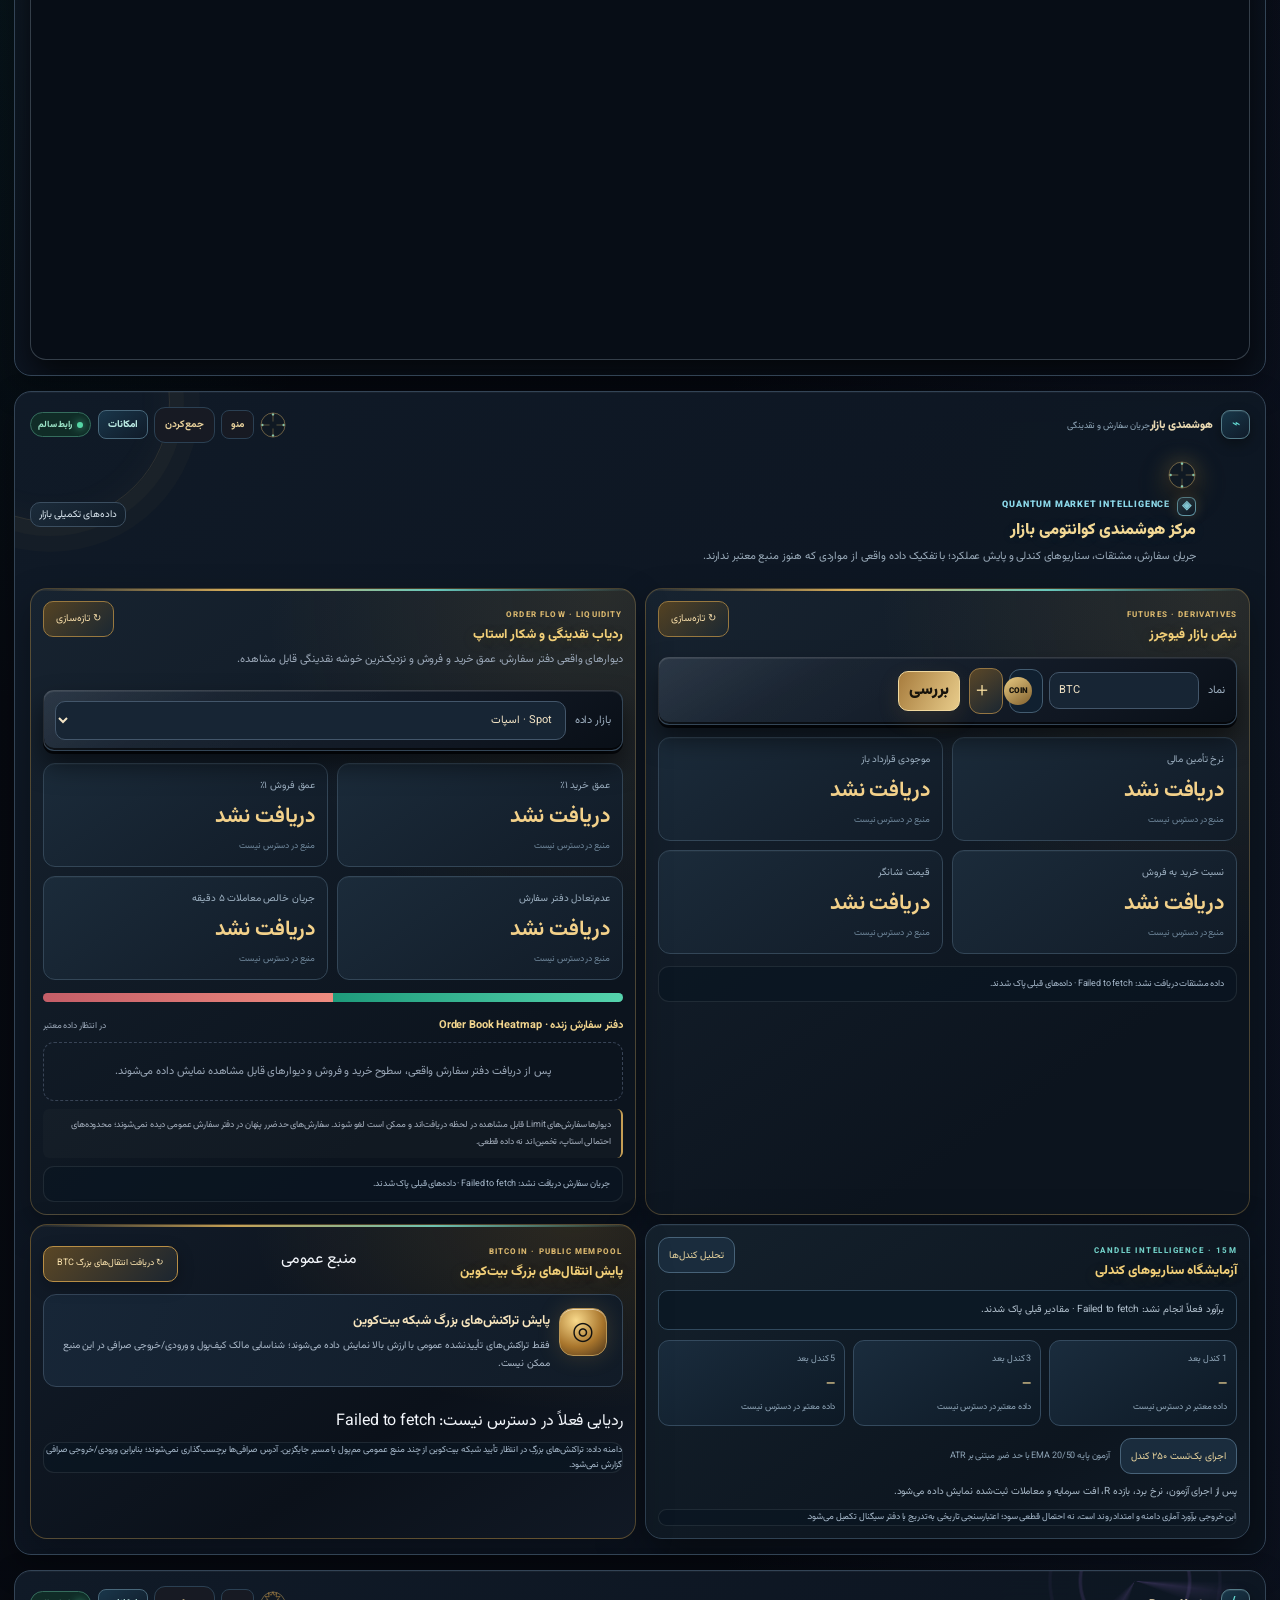
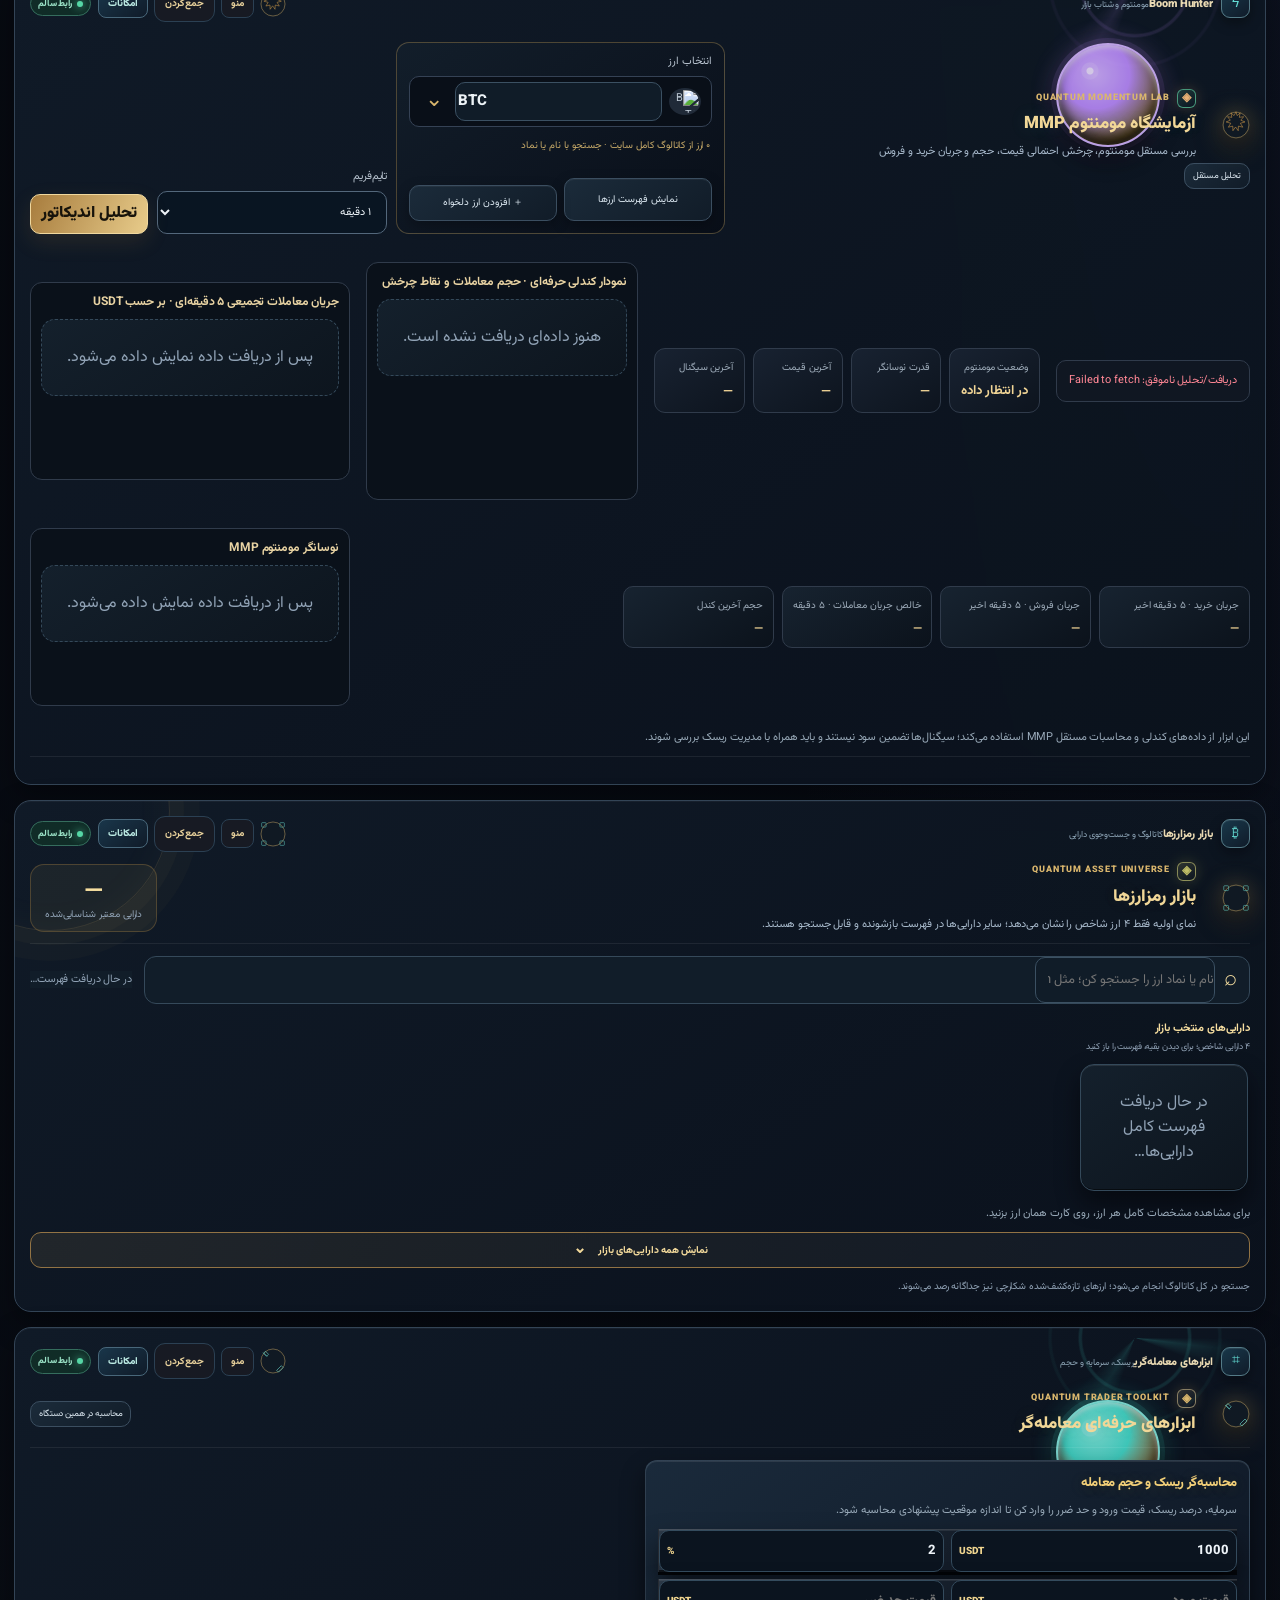
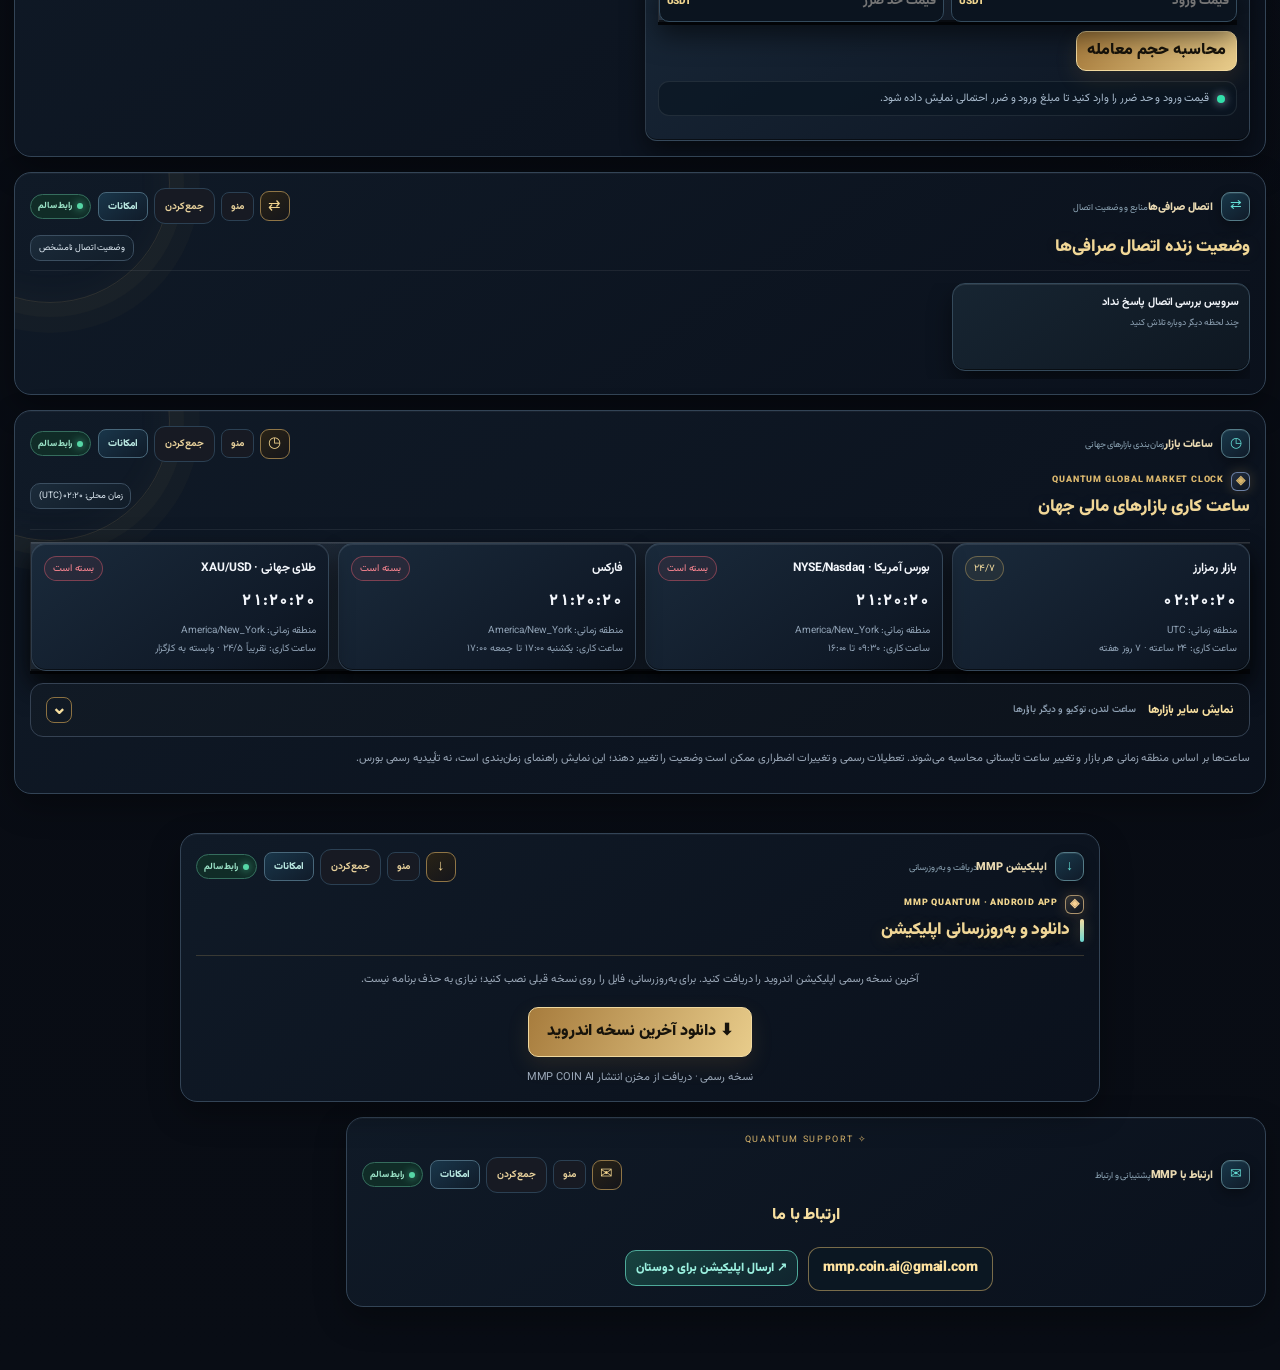
==== commit c417d42c: "Sync canonical MMP site mirror 15347d80b0793531efb094e8c1c4427ffabe949e [skip ci]" ====
--- a/index.html
+++ b/index.html
@@ -5,7 +5,7 @@
 <meta name="viewport" content="width=device-width,initial-scale=1,viewport-fit=cover">
 <meta name="theme-color" content="#08090d">
 <meta name="mmp-app-version" content="2.0.0">
-<meta name="mmp-web-build" content="8931ad75333e24e66bfc35450575ac23dca2a0d4">
+<meta name="mmp-web-build" content="15347d80b0793531efb094e8c1c4427ffabe949e">
 <!-- Native app: bypass stale WebView HTML cache on every cold launch without requiring an APK rebuild. -->
 <script>
 (function(){
@@ -2669,14 +2669,14 @@
     <div class="stat-label">اتریوم <b>ETH</b></div><div class="stat-value" id="eth">$—</div><div class="sub" id="eth-sub">در انتظار داده بازار</div>
     <div class="mmp-card-track"><i></i></div>
   </article>
+  <article id="mmp-gold-card" class="card mmp-market-card mmp-gold-card">
+    <div class="mmp-card-top"><span class="mmp-asset-icon gold-icon">Au</span><span class="mmp-card-tag">دارایی جهانی</span><span class="mmp-card-spark">✧</span></div>
+    <div class="stat-label">اونس جهانی طلا <b>XAU</b></div><div class="stat-value" id="gold">$—</div><div class="sub" id="gold-sub">مرجع جهانی فلزات گران‌بها · دریافت مستقل</div>
+    <div class="mmp-card-track"><i></i></div>
+  </article>
   <article id="mmp-usdt-card" class="card mmp-market-card mmp-usdt-card">
     <div class="mmp-card-top"><span class="mmp-asset-icon usdt-icon">₮</span><span class="mmp-card-tag">نرخ بازار داخلی</span><span class="mmp-card-spark">⇄</span></div>
     <div class="stat-label">تتر به تومان <b>USDT / IRT</b></div><div class="stat-value" id="usdt">—</div><div class="sub" id="usdt-source">منابع صرافی‌های داخلی · پایش زنده</div>
-    <div class="mmp-card-track"><i></i></div>
-  </article>
-  <article id="mmp-gold-card" class="card mmp-market-card mmp-gold-card">
-    <div class="mmp-card-top"><span class="mmp-asset-icon gold-icon">Au</span><span class="mmp-card-tag">دارایی جهانی</span><span class="mmp-card-spark">✧</span></div>
-    <div class="stat-label">اونس جهانی طلا <b>XAU</b></div><div class="stat-value" id="gold">$—</div><div class="sub" id="gold-sub">مرجع جهانی فلزات گران‌بها · دریافت مستقل</div>
     <div class="mmp-card-track"><i></i></div>
   </article>
 </section>
@@ -3964,28 +3964,27 @@
   const now=Date.now();
   const btcCoin=cachedCoinsData.find(x=>x.id==='bitcoin'||String(x?.symbol||"").toUpperCase()==='BTC');
   const ethCoin=cachedCoinsData.find(x=>x.id==='ethereum'||String(x?.symbol||"").toUpperCase()==='ETH');
-  const btcLive=lastMarket.crypto?.BTC&&now-Number(lastMarket.crypto.BTC.updatedAt||0)<=120000;
-  const ethLive=lastMarket.crypto?.ETH&&now-Number(lastMarket.crypto.ETH.updatedAt||0)<=120000;
+  const btcAge=now-Number(lastMarket.crypto?.BTC?.updatedAt||0);
+  const ethAge=now-Number(lastMarket.crypto?.ETH?.updatedAt||0);
+  const btcLive=Number(lastMarket.crypto?.BTC?.usd)>0&&Number.isFinite(btcAge)&&btcAge>=0&&btcAge<=90000;
+  const ethLive=Number(lastMarket.crypto?.ETH?.usd)>0&&Number.isFinite(ethAge)&&ethAge>=0&&ethAge<=90000;
   const btcUsd=btcLive?Number(lastMarket.crypto.BTC.usd):0;
   const ethUsd=ethLive?Number(lastMarket.crypto.ETH.usd):0;
   const describe=(usd,change,source)=>{
-    const counterpart=currentCurrency==='IRT'
-      ? money(usd,usd<1?8:4)+' USDT'
-      : (isTetherRateFresh()?toman(usd*currentTetherPrice)+' تومان':'معادل تومانی در دسترس نیست');
-    const changeText=Number.isFinite(Number(change))
-      ? '۲۴ ساعت: '+(Number(change)>=0?'+':'')+Number(change).toFixed(2)+'%'
-      : 'تغییر ۲۴ ساعته ناموجود';
-    return [counterpart,changeText,source?'منبع: '+source:''].filter(Boolean).join(' · ');
+    const usdtText=money(usd,usd<1?8:2)+' USDT';
+    const tomanText=isTetherRateFresh()?'معادل '+toman(usd*currentTetherPrice)+' تومان':'معادل تومانی پس از دریافت نرخ زنده تتر';
+    const changeText=Number.isFinite(Number(change))?'۲۴ ساعت: '+(Number(change)>=0?'+':'')+Number(change).toFixed(2)+'%':'تغییر ۲۴ ساعته ناموجود';
+    return [usdtText,tomanText,changeText,source?'منبع: '+source:''].filter(Boolean).join(' · ');
   };
-  if(Number.isFinite(btcUsd)&&btcUsd>0){
-    $('btc').textContent=formatVal(btcUsd);
+  if(btcLive&&Number.isFinite(btcUsd)&&btcUsd>0){
+    $('btc').textContent=money(btcUsd,2)+' USDT';
     $('btc-sub').textContent=describe(btcUsd,lastMarket.crypto?.BTC?.change24h,lastMarket.crypto?.BTC?.sources||btcCoin?.price_source);
   }else{
     $('btc').textContent='—';
     $('btc-sub').textContent='داده معتبر BTC هنوز دریافت نشده است';
   }
-  if(Number.isFinite(ethUsd)&&ethUsd>0){
-    $('eth').textContent=formatVal(ethUsd);
+  if(ethLive&&Number.isFinite(ethUsd)&&ethUsd>0){
+    $('eth').textContent=money(ethUsd,2)+' USDT';
     $('eth-sub').textContent=describe(ethUsd,lastMarket.crypto?.ETH?.change24h,lastMarket.crypto?.ETH?.sources||ethCoin?.price_source);
   }else{
     $('eth').textContent='—';
@@ -3997,16 +3996,17 @@
 
 function renderTetherCard(){
  const value=$("usdt"),source=$("usdt-source");if(!value||!source)return;
- const inToman=money(currentTetherPrice,0)+" تومان",provider=currentTetherSources.length?currentTetherSources.join(" + "):"آخرین نرخ معتبر";
+ const inToman=money(currentTetherPrice,0)+" تومان";
+ const provider=currentTetherSources.length?currentTetherSources.join(" + "):"منبع نرخ تتر";
  if(isTetherRateFresh()){
-  value.textContent=currentCurrency==="USDT"?"1.00 USDT":inToman;
-  source.textContent=(currentCurrency==="USDT"?"معادل تومانی: "+inToman:"معادل تتری: 1.00 USDT")+" · منبع: "+provider+(currentTetherWarning?" · "+currentTetherWarning:"");
+  value.textContent=inToman;
+  source.textContent="نرخ زنده USDT/IRT · "+provider+(currentTetherWarning?" · "+currentTetherWarning:"");
  }else if(isTetherRateRecentlyKnown()){
-  value.textContent=currentCurrency==="USDT"?"1.00 USDT":inToman;
-  source.textContent="آخرین نرخ معتبر · "+new Date(currentTetherUpdatedAt).toLocaleTimeString("fa-IR")+" · "+provider+" · داده قدیمی است؛ نرخ زنده نیست";
+  value.textContent=inToman;
+  source.textContent="آخرین نرخ ذخیره‌شده، نه قیمت زنده · "+new Date(currentTetherUpdatedAt).toLocaleTimeString("fa-IR")+" · "+provider;
  }else{
   value.textContent="—";
-  source.textContent=currentTetherWarning||"نرخ تتر از منابع اصلی و پشتیبان در دسترس نیست";
+  source.textContent=currentTetherWarning||"نرخ زنده تتر از منابع اصلی و پشتیبان در دسترس نیست";
  }
 }
 
@@ -7781,7 +7781,6 @@
 }
 </style>
 
-<script src="assets/mmp-live-coherence-v1.js?v=20261114.2"></script>
+<script src="assets/mmp-live-coherence-v1.js?v=20261114.3"></script>
 </body>
-</html>
-<!-- canonical Pages sync trigger: 15347d80b0793531efb094e8c1c4427ffabe949e -->
+</html>
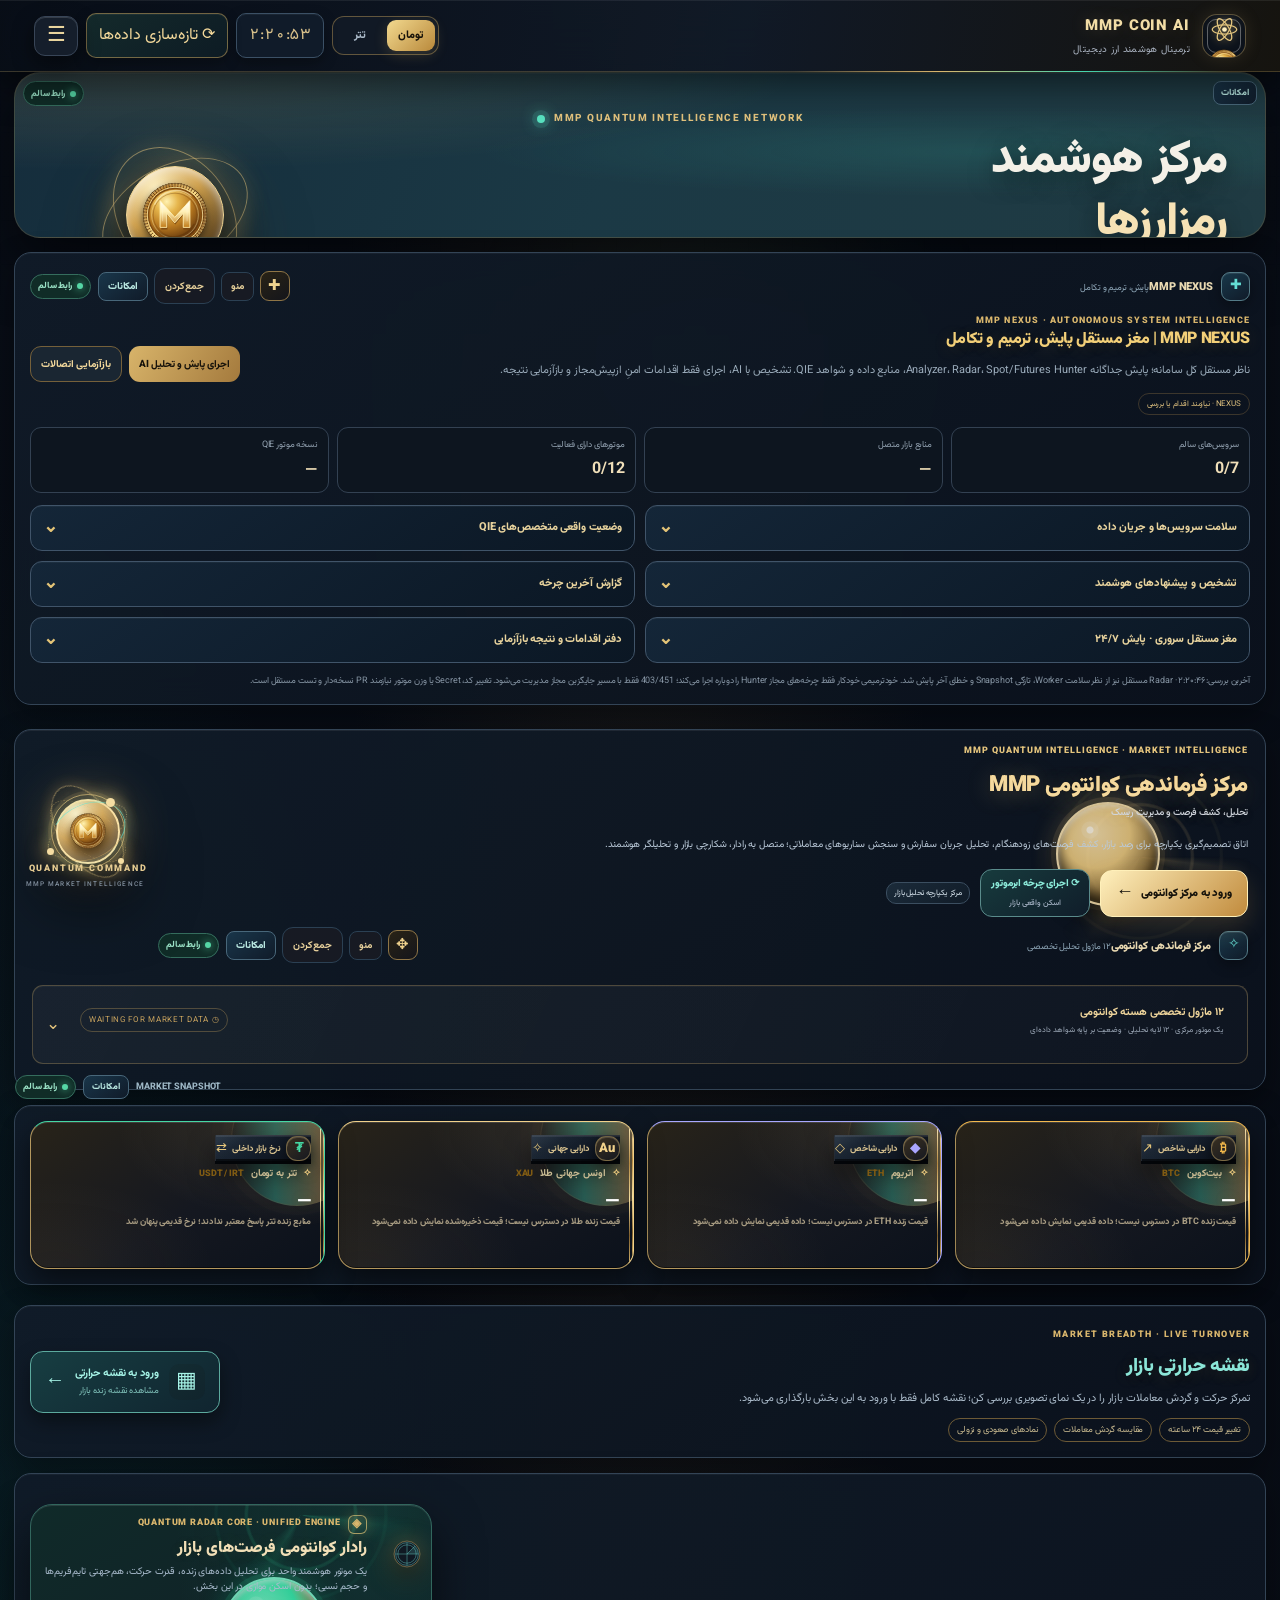
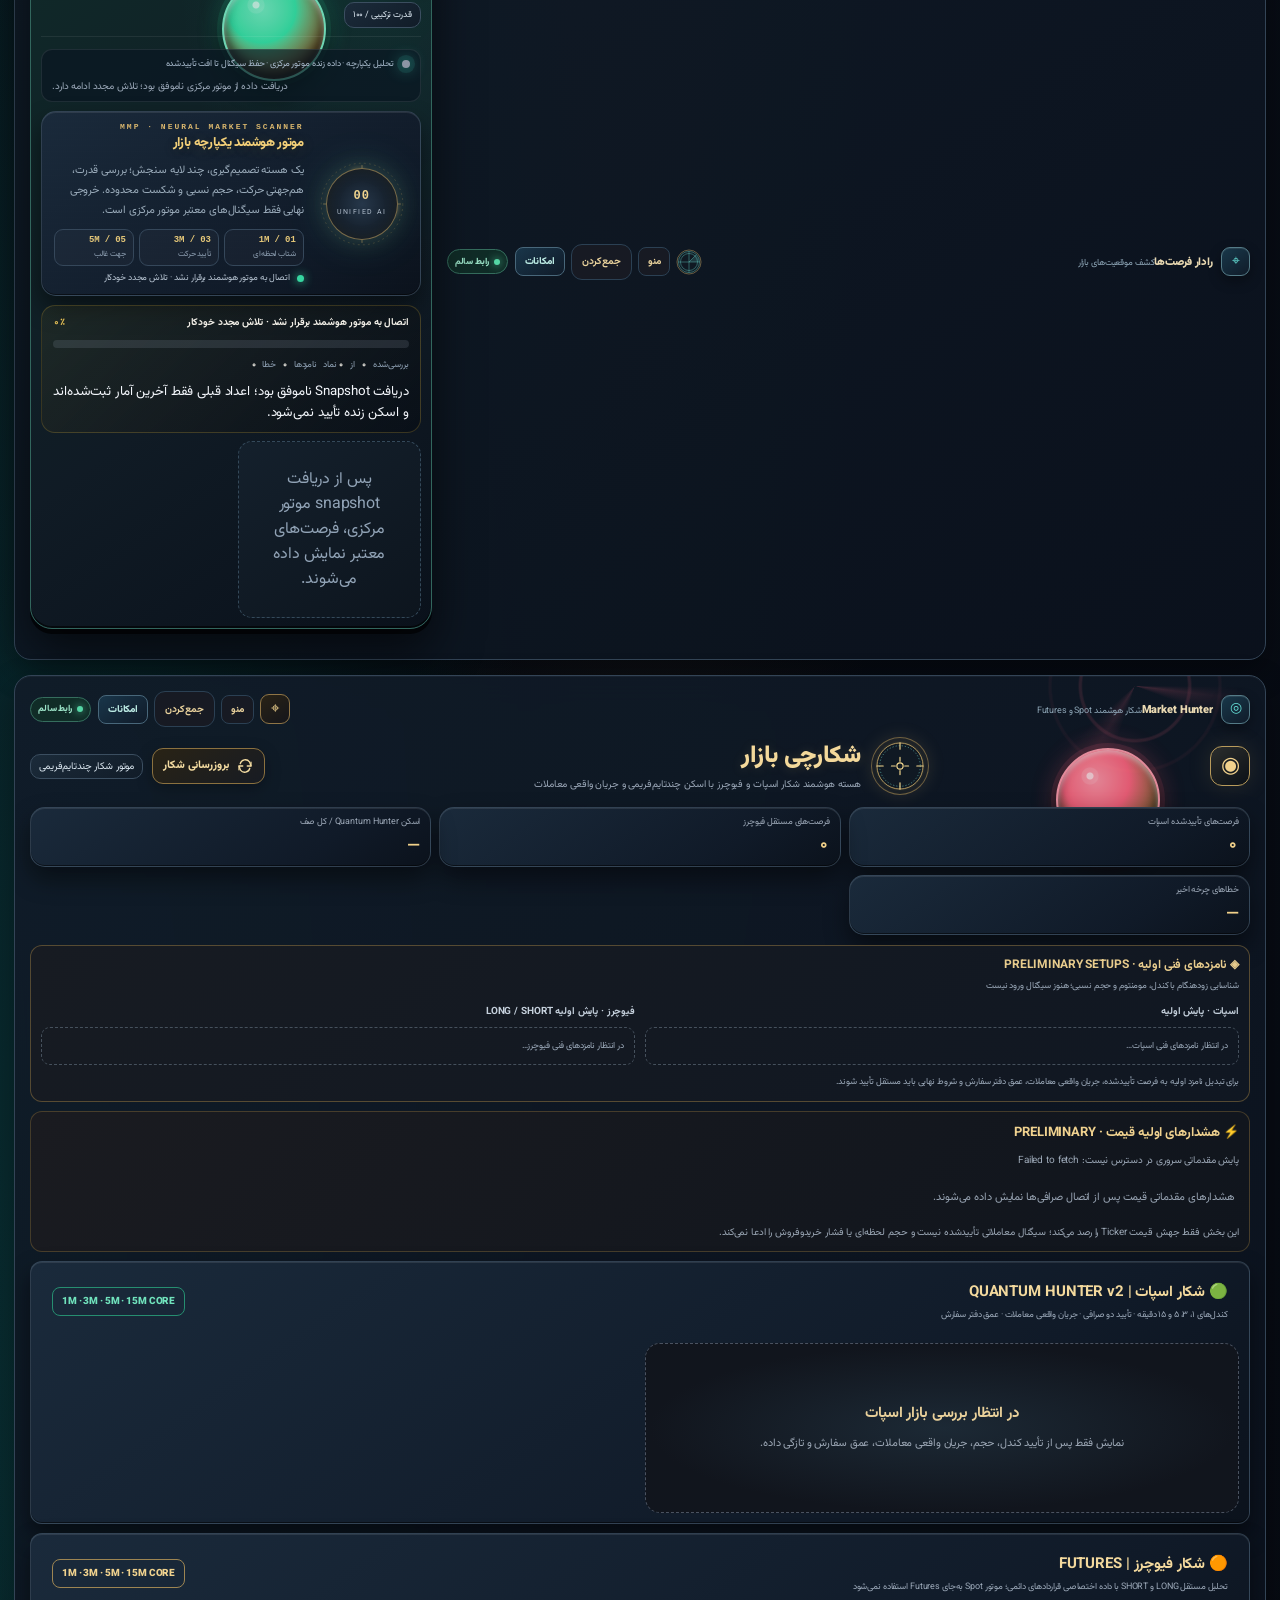
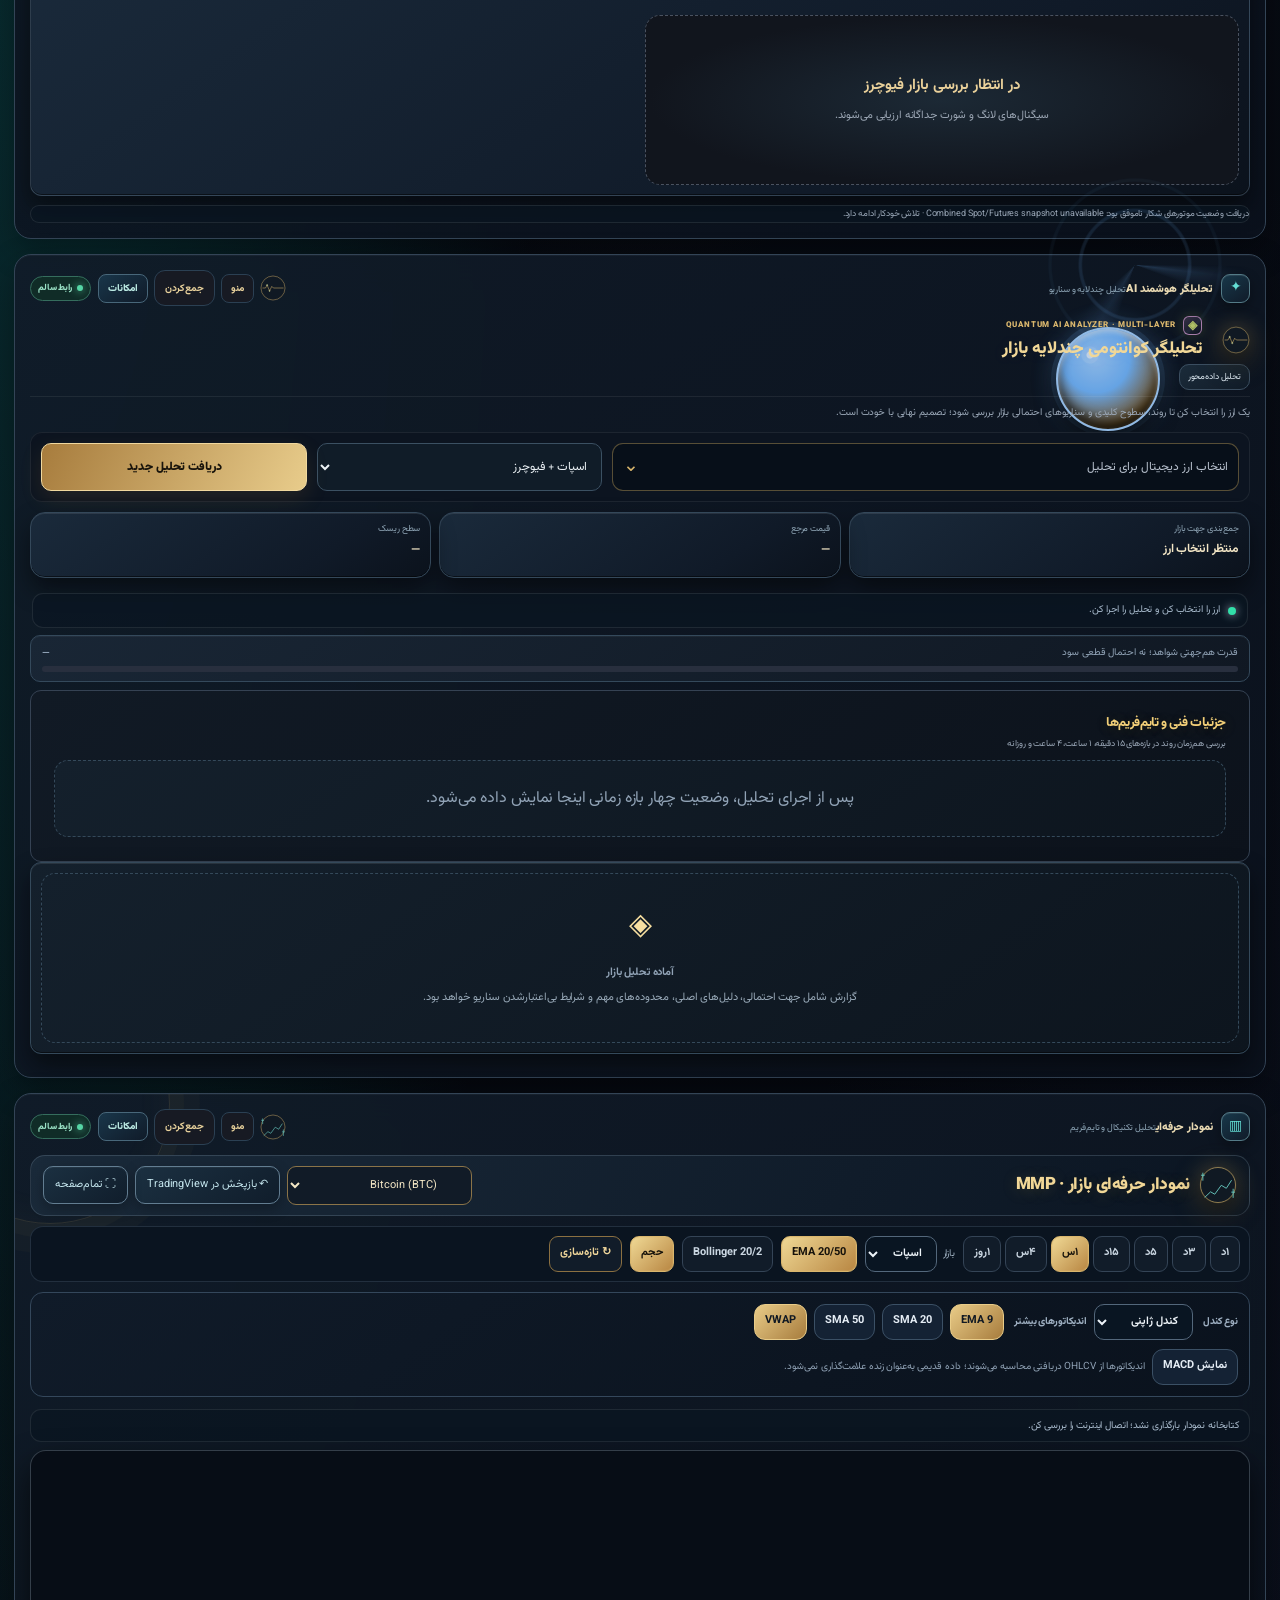
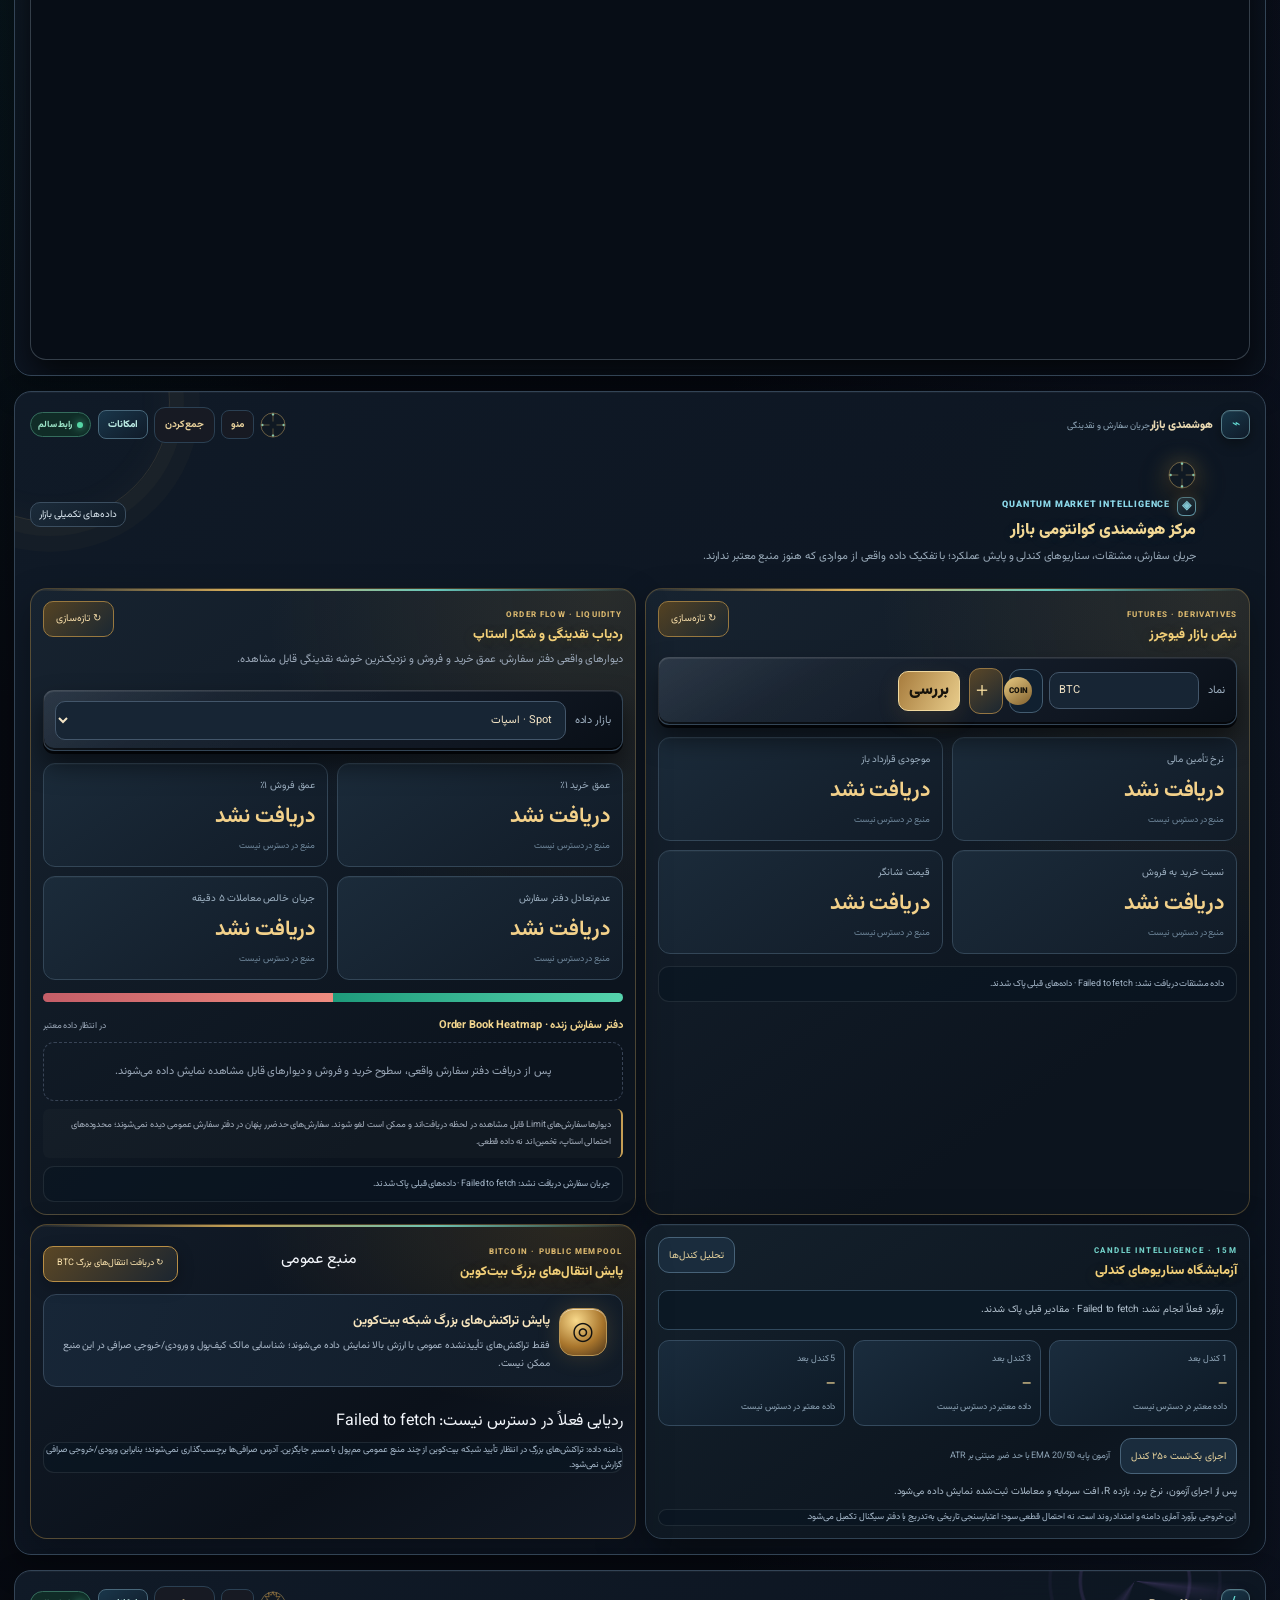
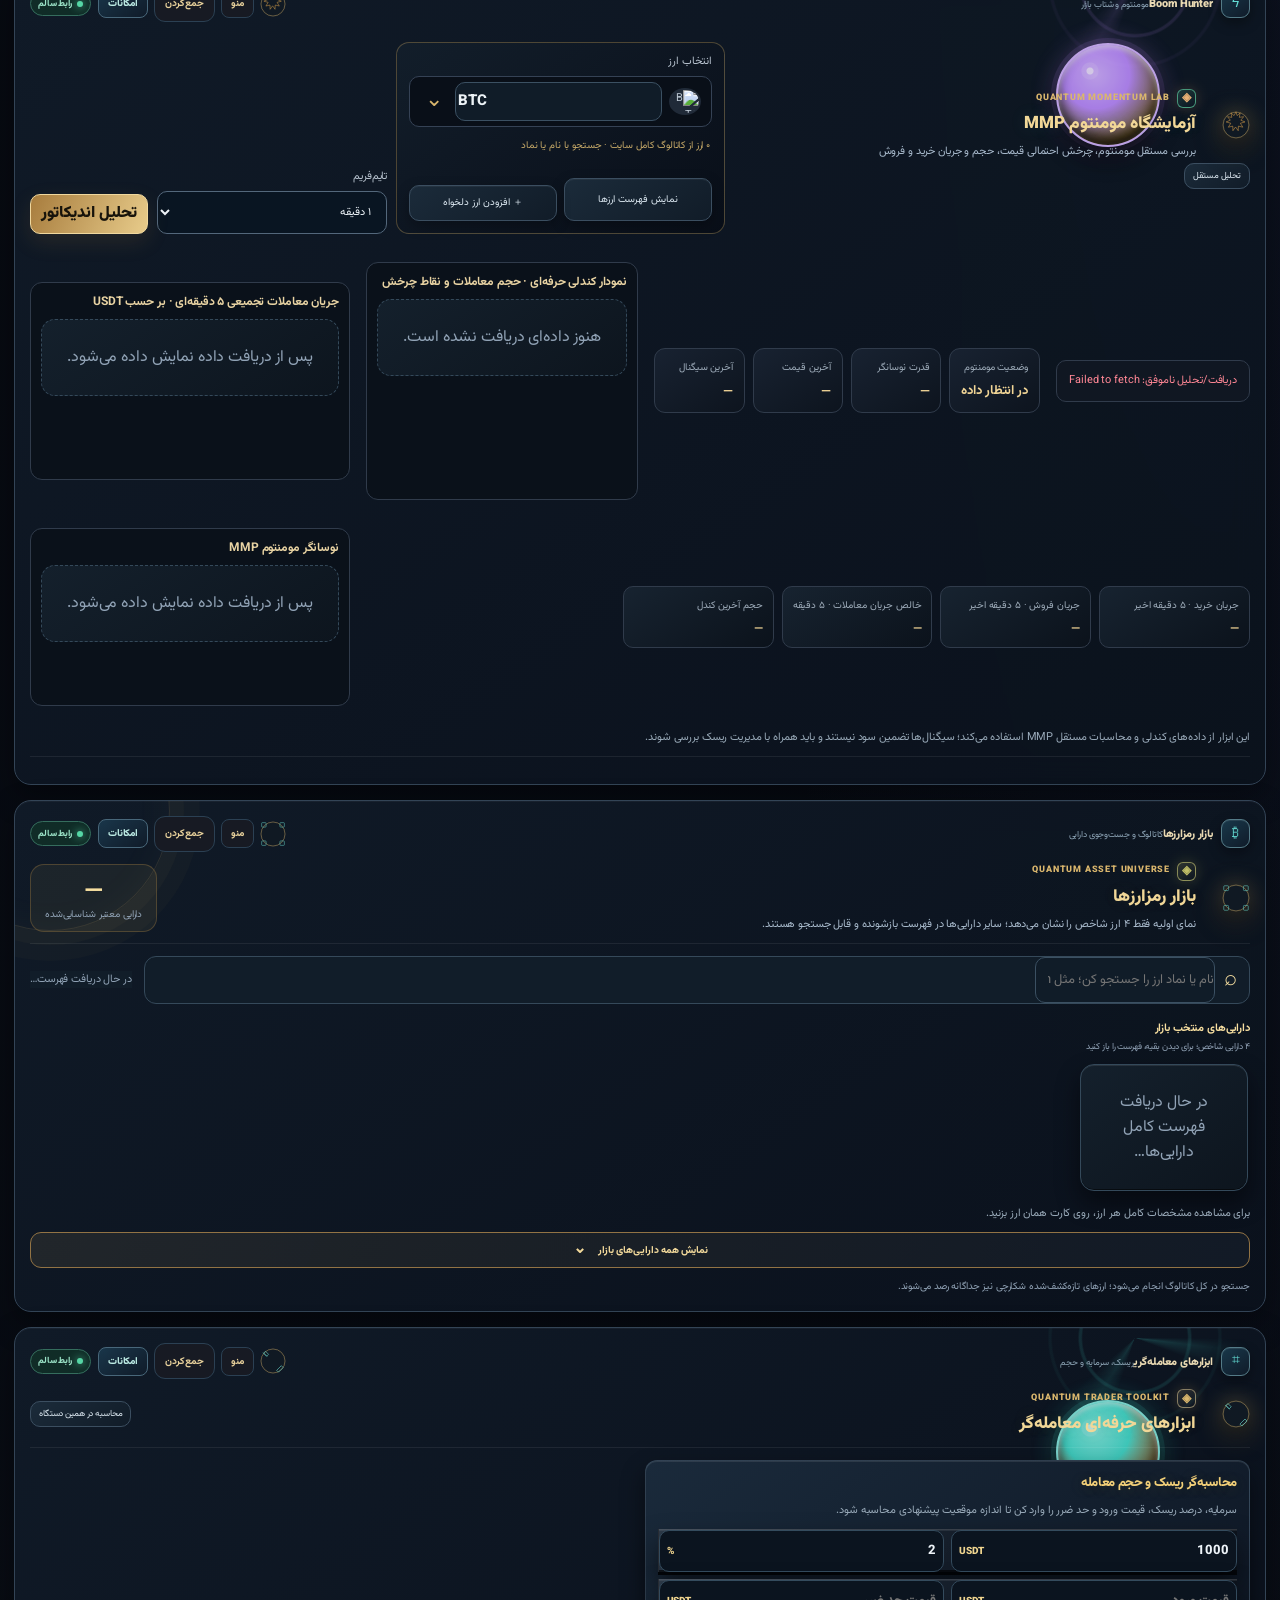
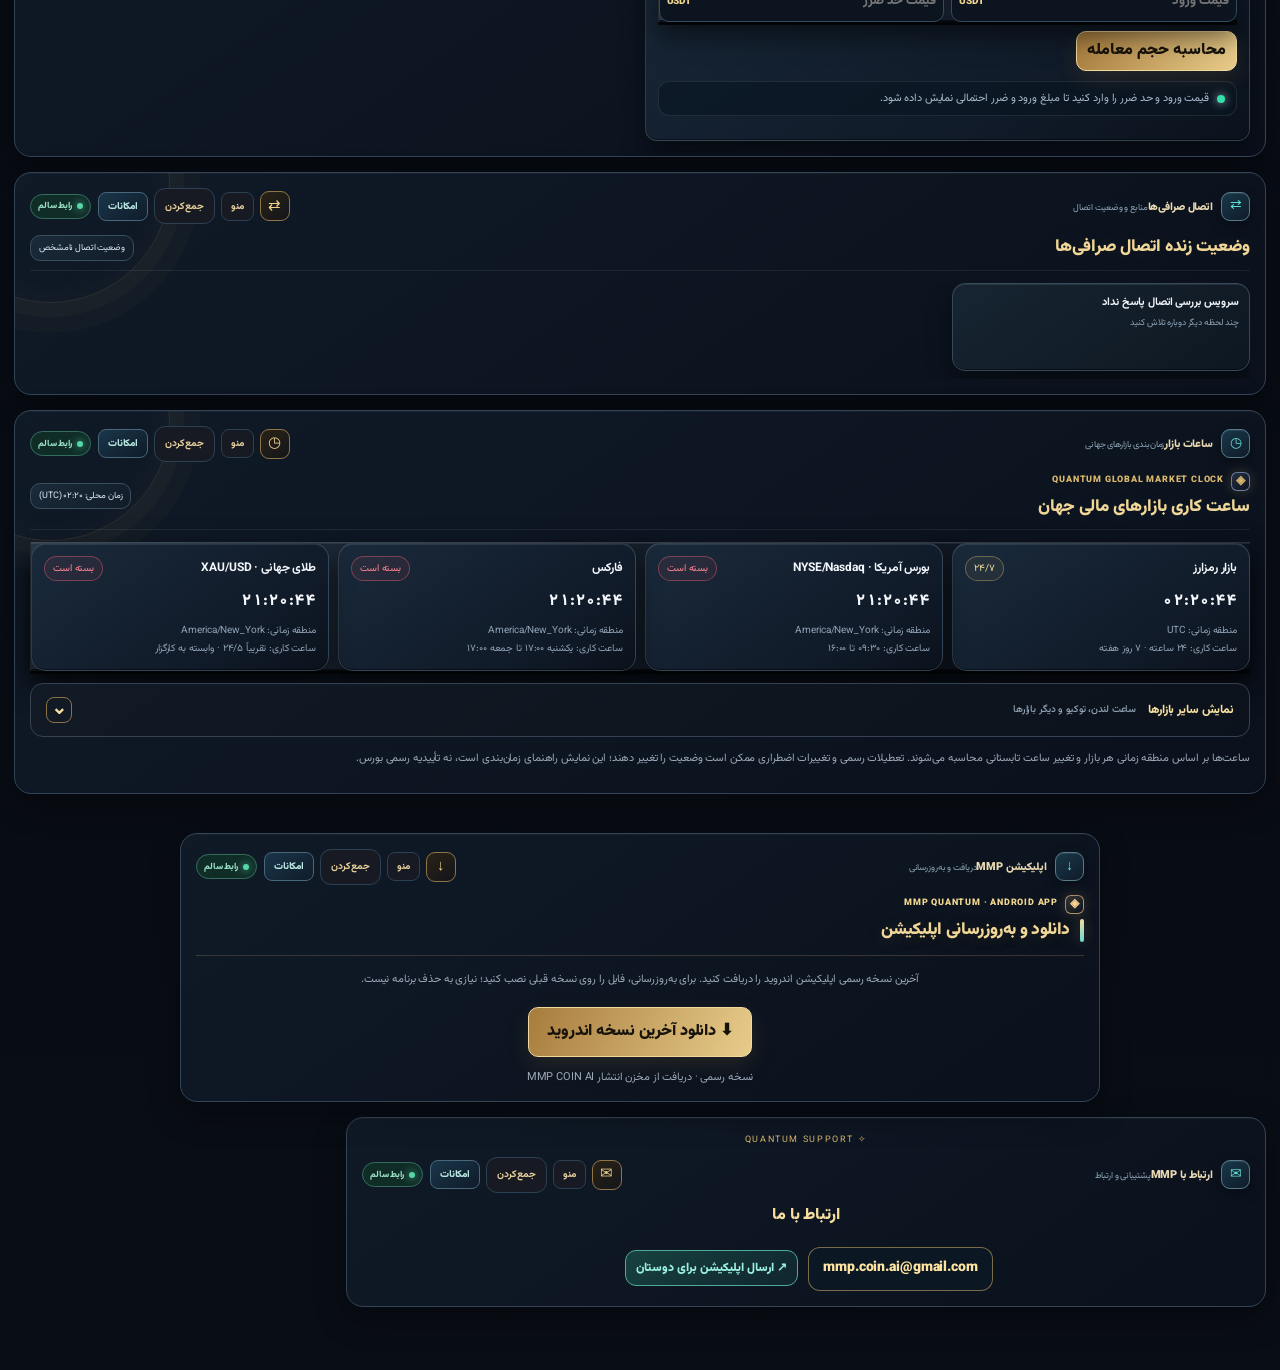
==== commit 80994dee: "Trigger canonical Pages deploy for quote stability fix" ====
--- a/index.html
+++ b/index.html
@@ -7783,4 +7783,5 @@
 
 <script src="assets/mmp-live-coherence-v1.js?v=20261114.3"></script>
 </body>
-</html>+</html>
+<!-- canonical Pages sync trigger: 3f9c618a99d95354c0abcb8187d2cd2a358c8b88 -->
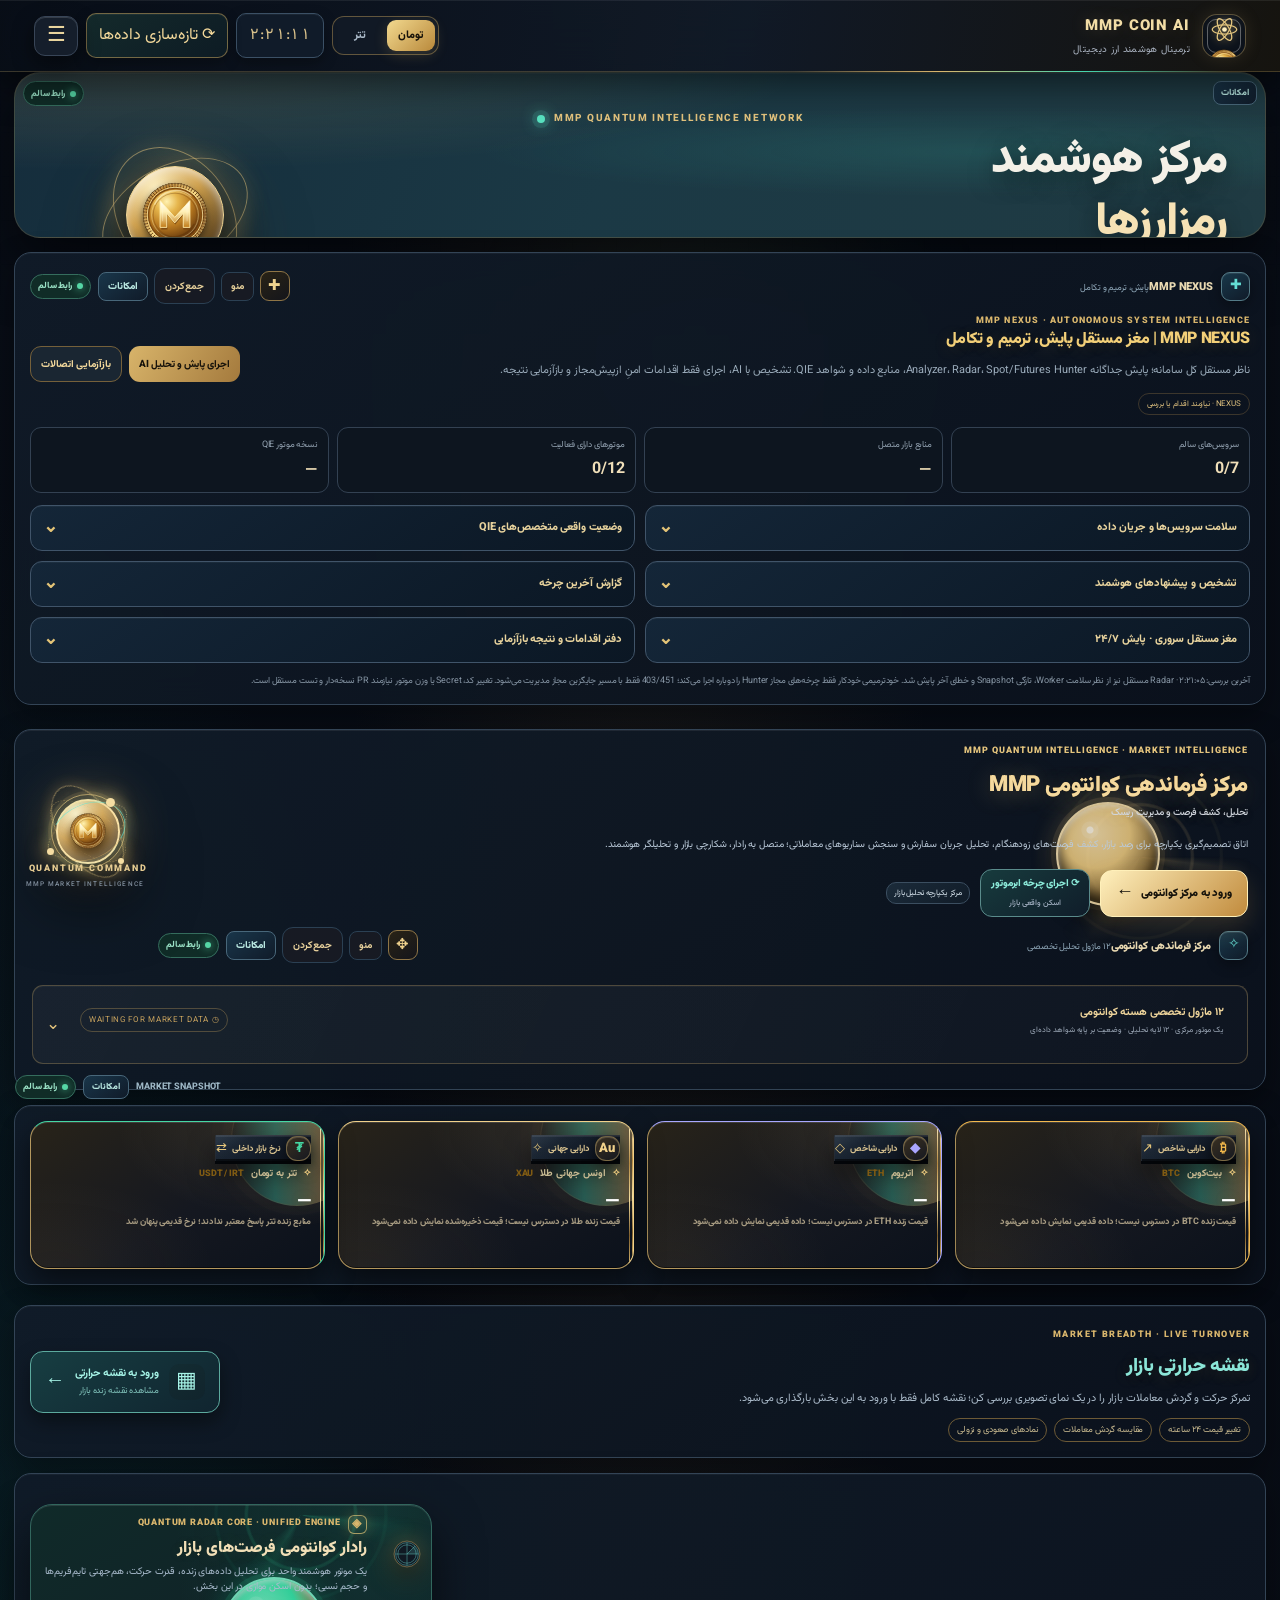
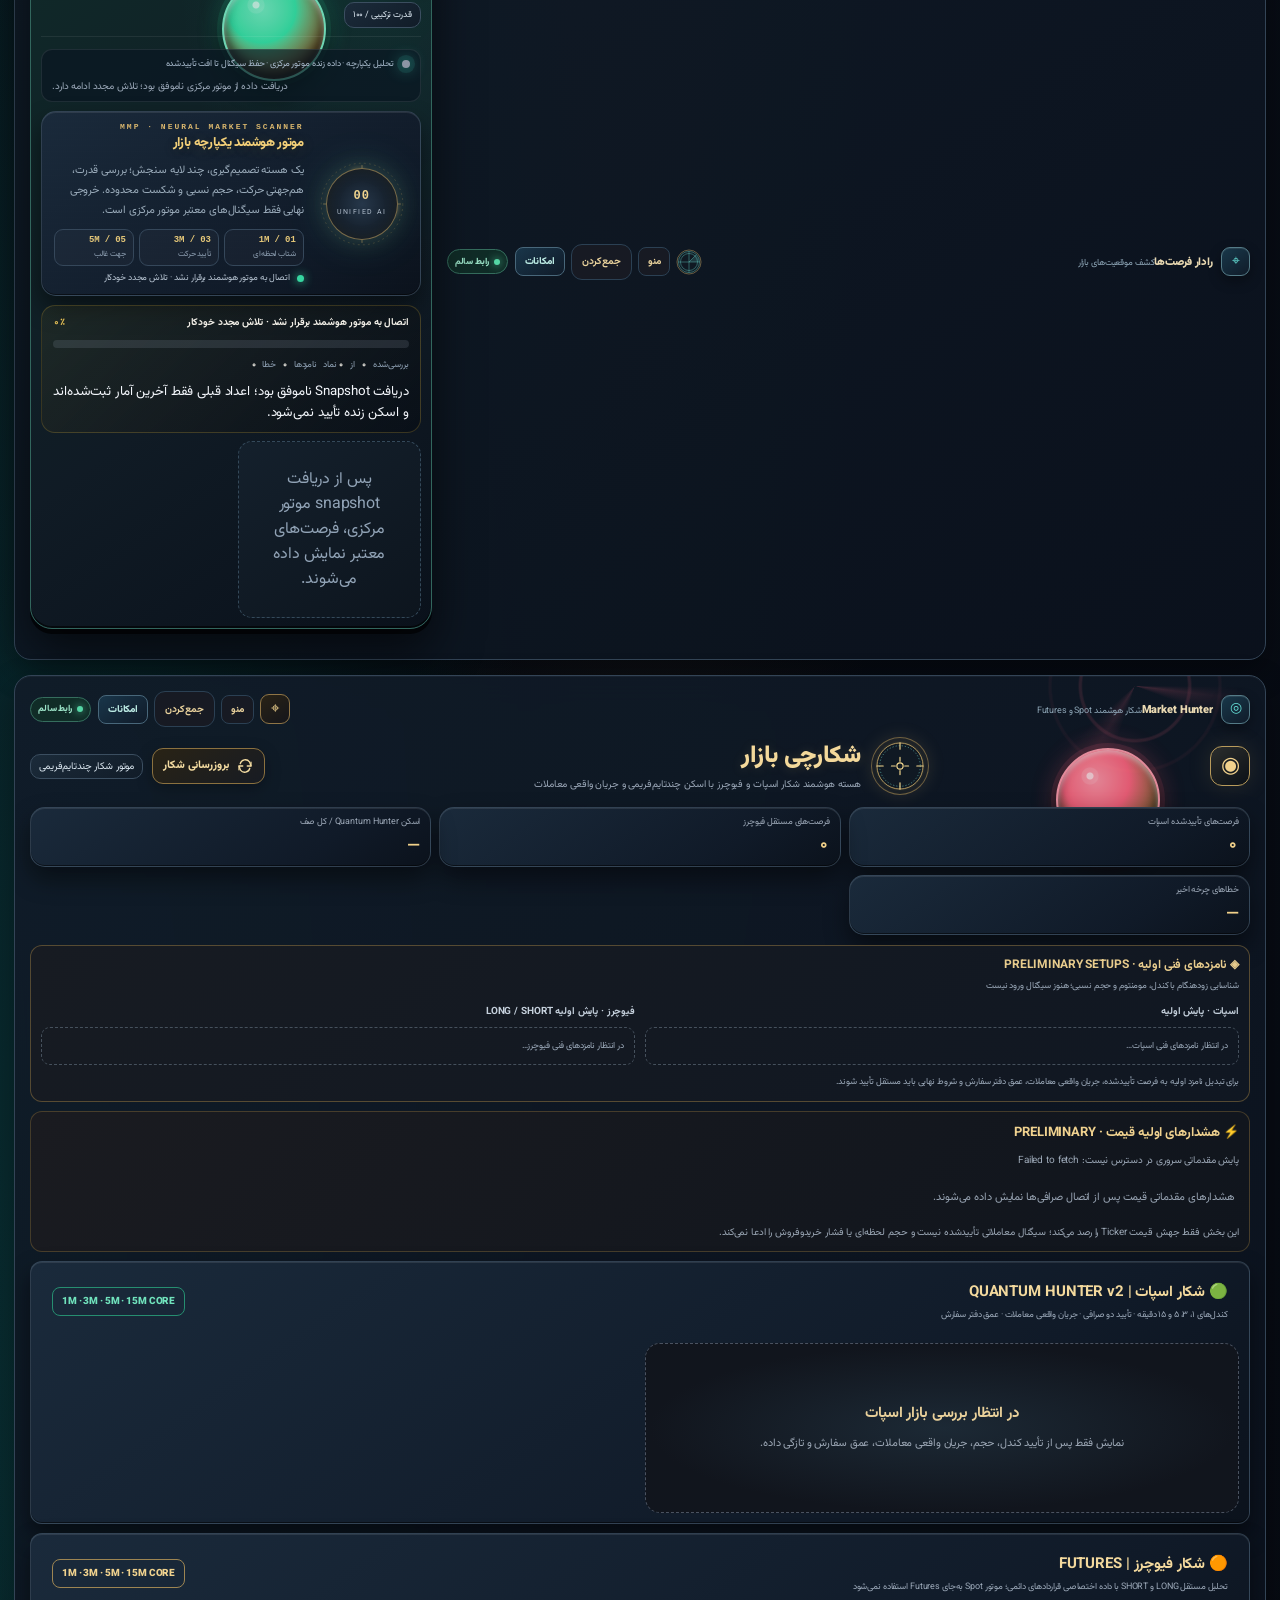
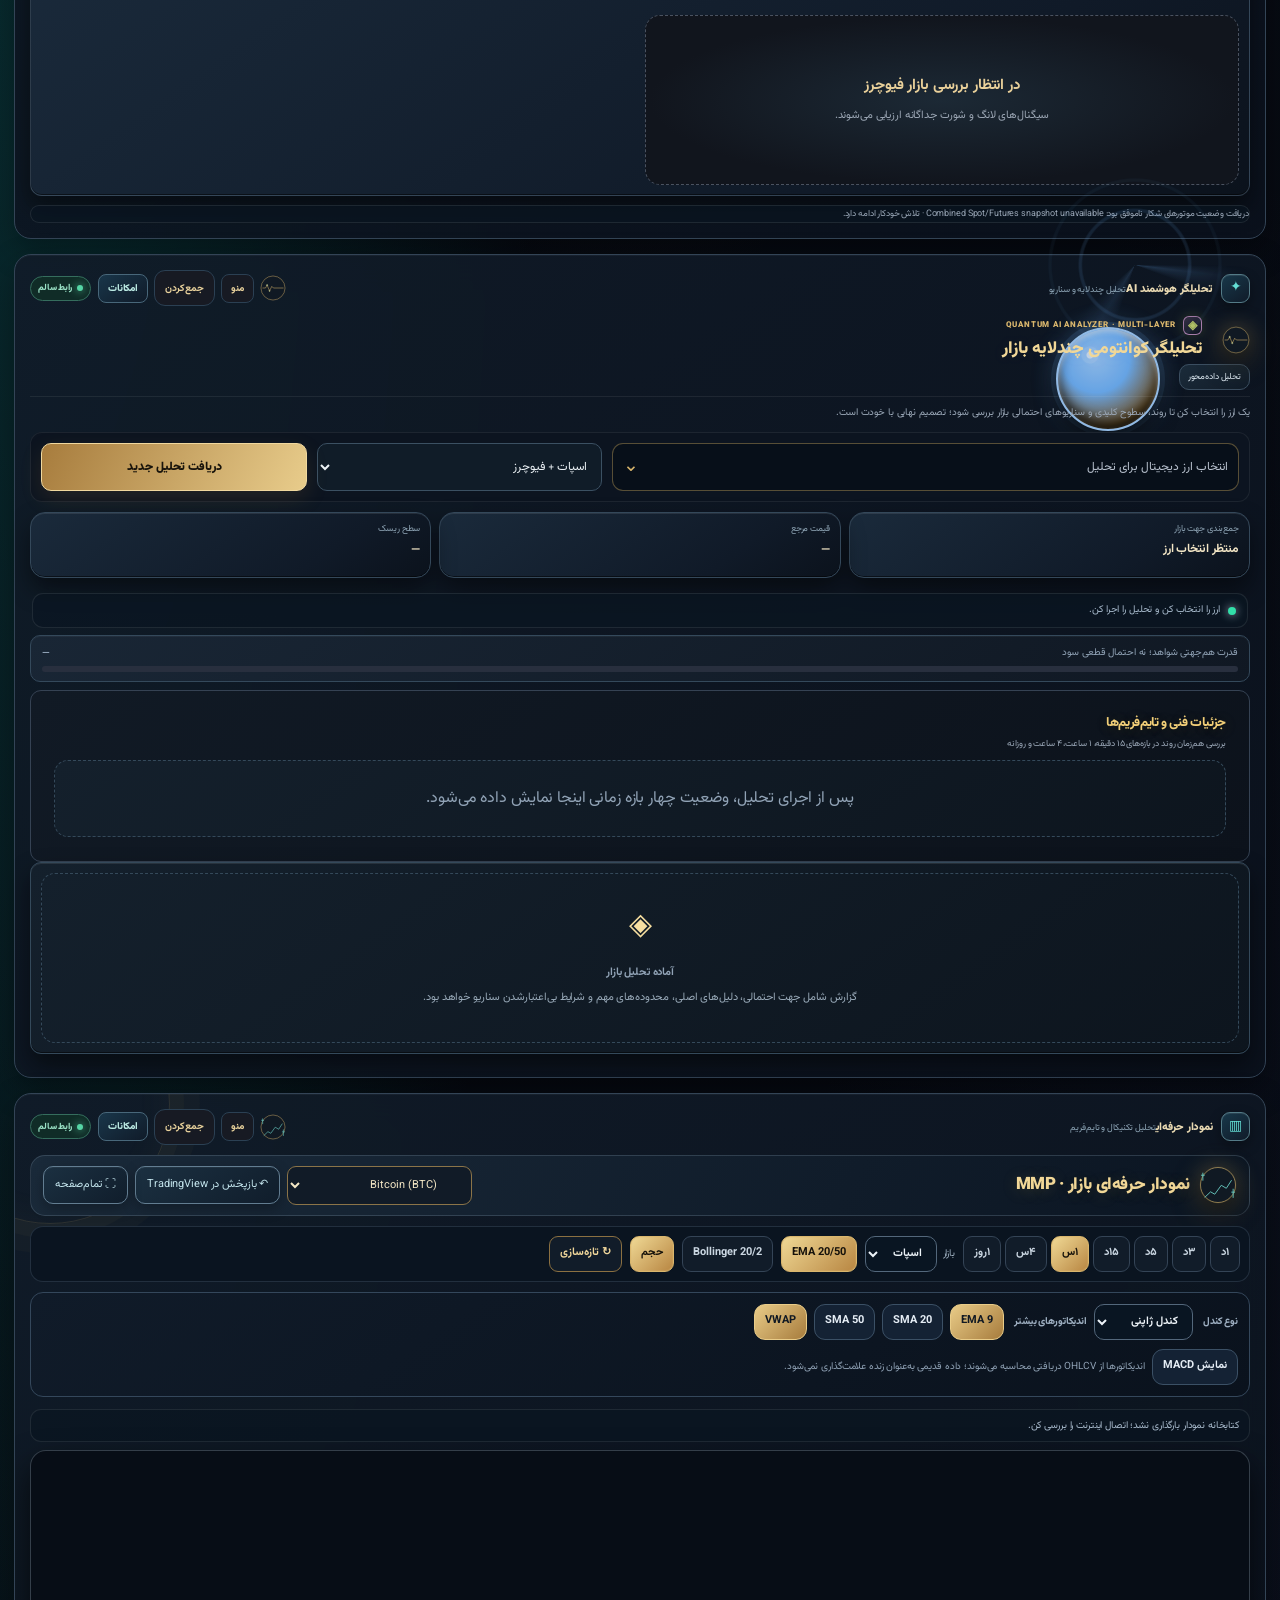
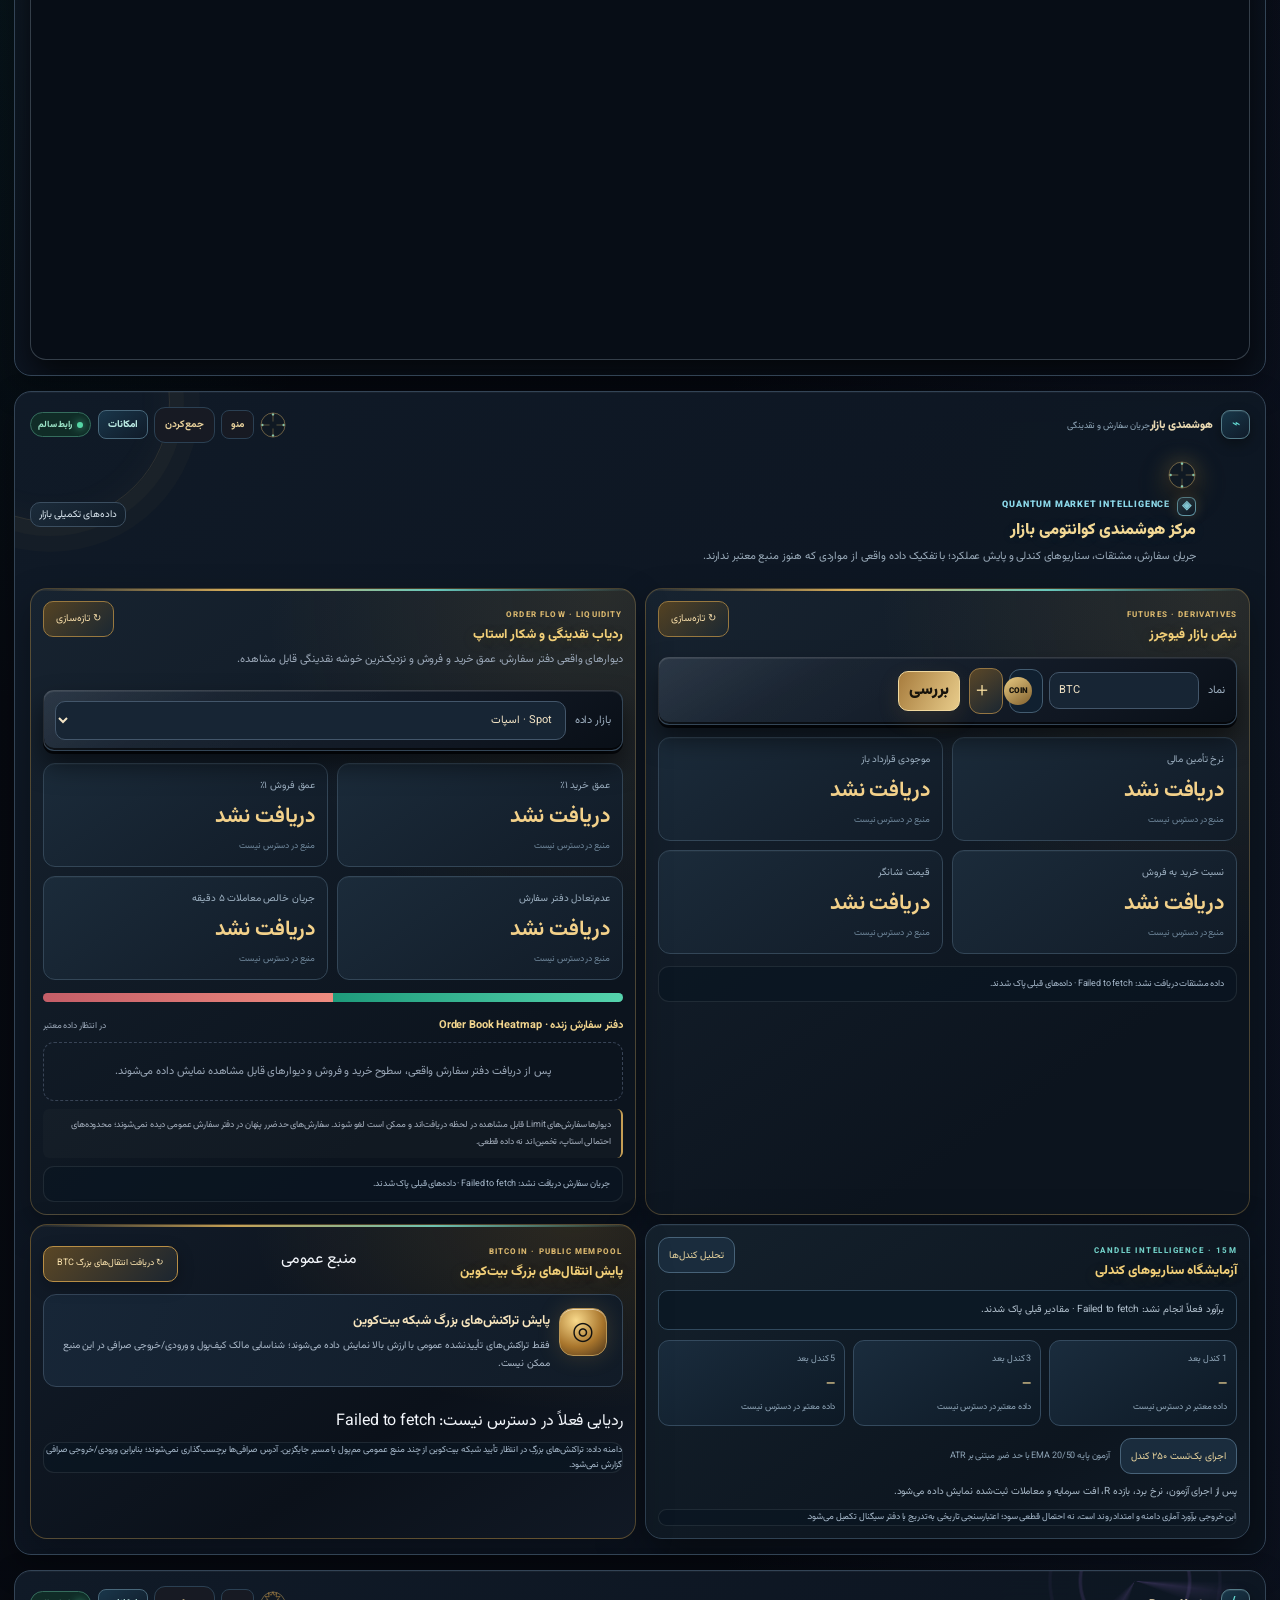
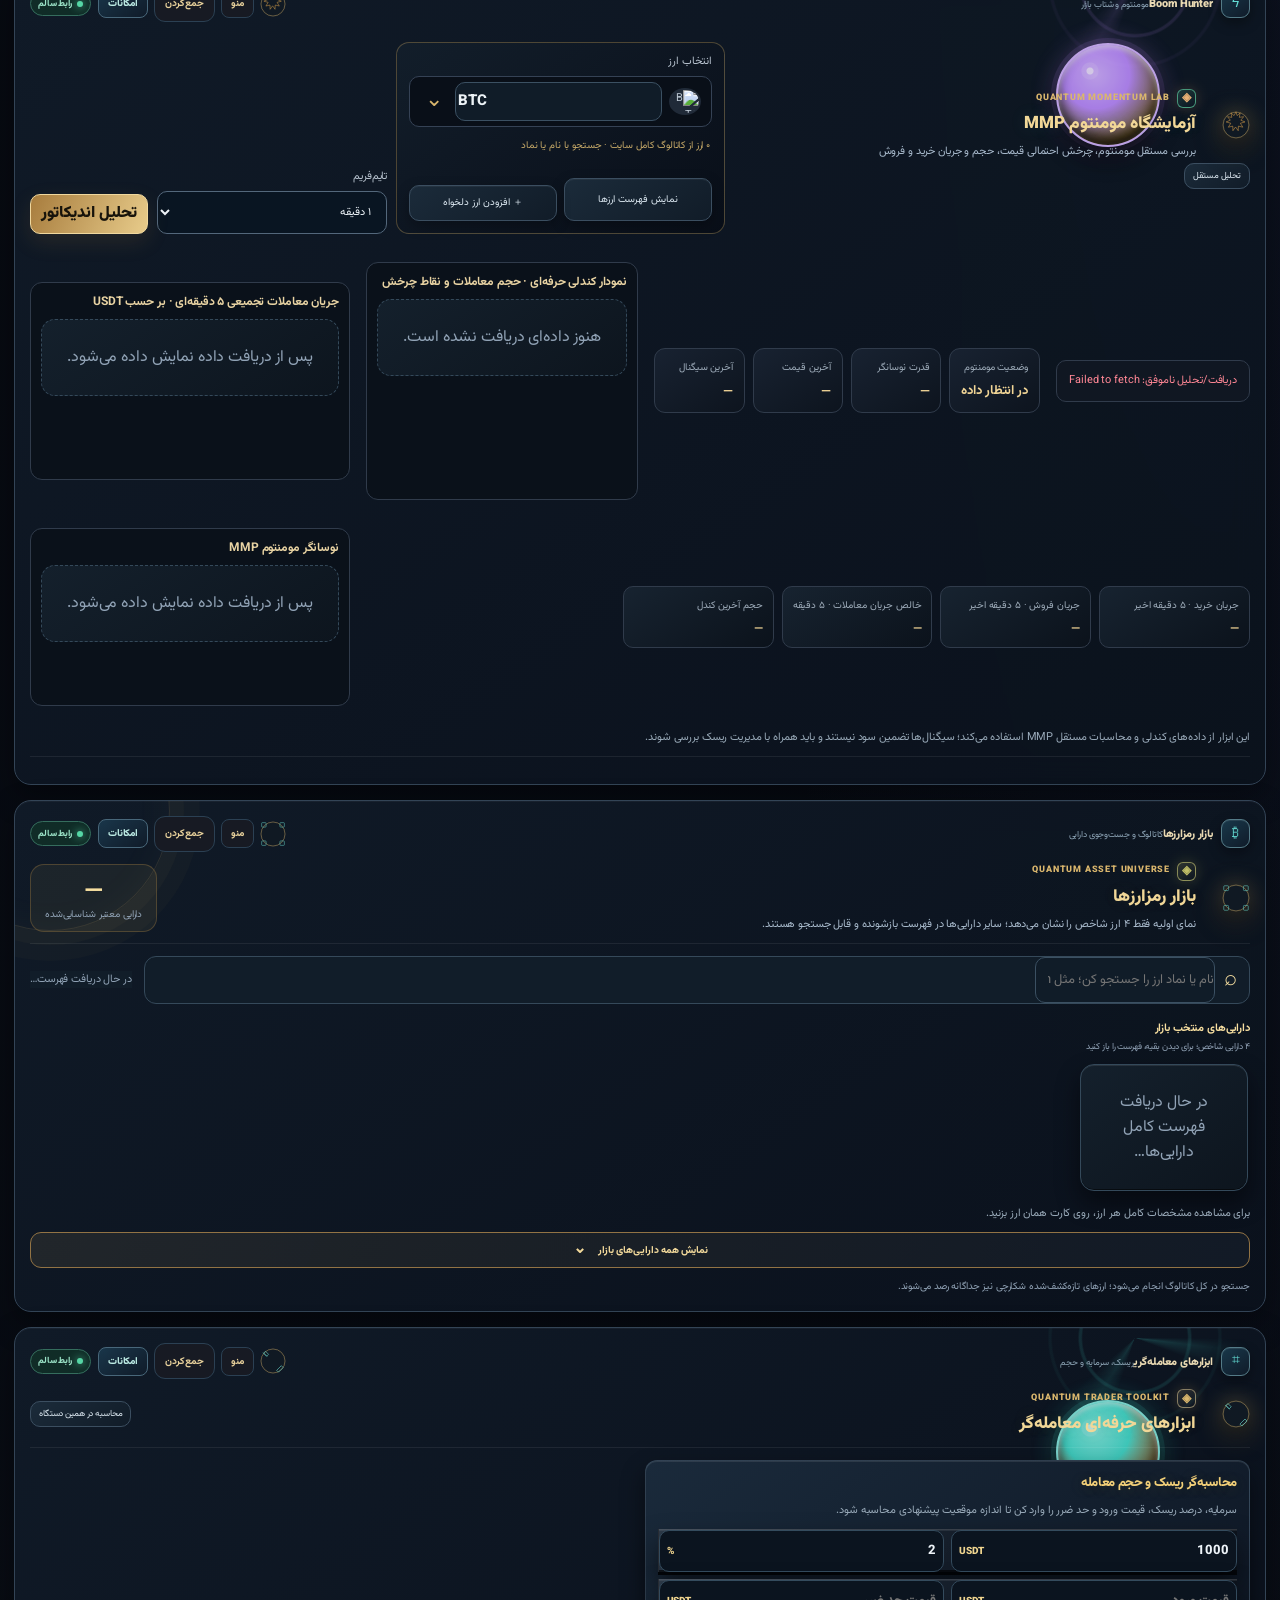
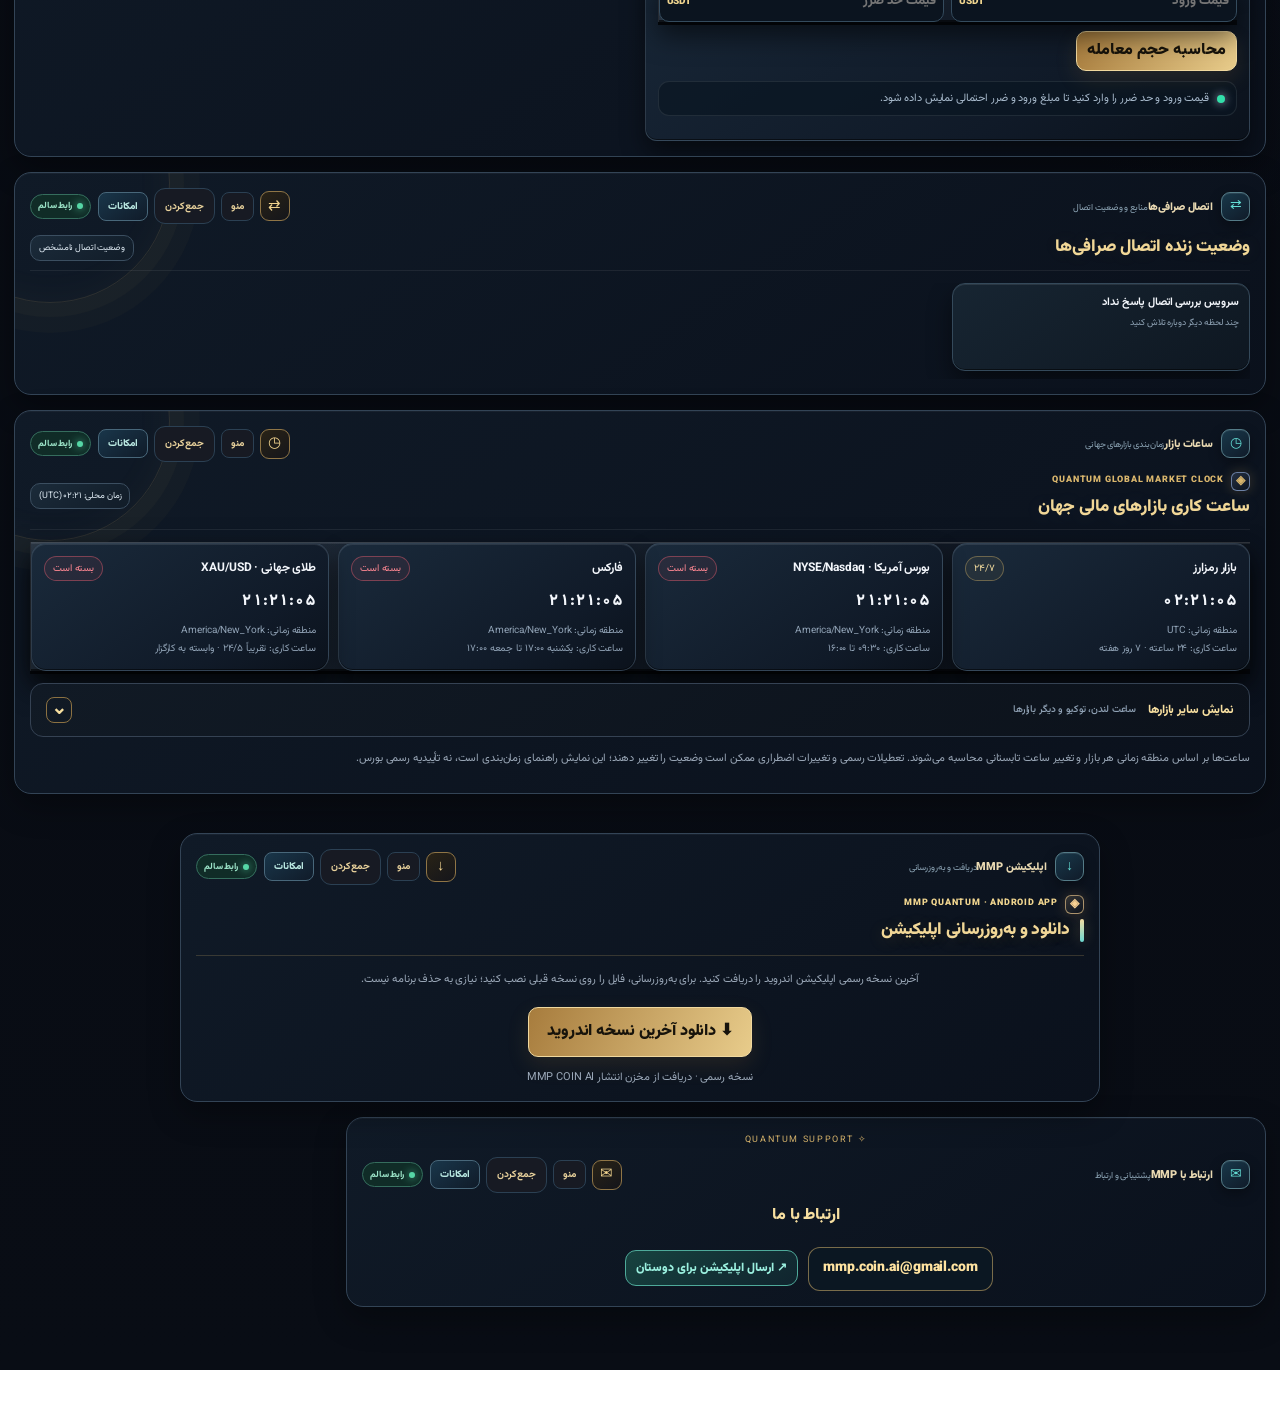
==== commit 5ab279a0: "Sync canonical homepage with stable benchmark quotes" ====
--- a/index.html
+++ b/index.html
@@ -5,7 +5,7 @@
 <meta name="viewport" content="width=device-width,initial-scale=1,viewport-fit=cover">
 <meta name="theme-color" content="#08090d">
 <meta name="mmp-app-version" content="2.0.0">
-<meta name="mmp-web-build" content="15347d80b0793531efb094e8c1c4427ffabe949e">
+<meta name="mmp-web-build" content="3f9c618a99d95354c0abcb8187d2cd2a358c8b88">
 <!-- Native app: bypass stale WebView HTML cache on every cold launch without requiring an APK rebuild. -->
 <script>
 (function(){
@@ -3282,8 +3282,8 @@
 
 const money=(v,d=2)=>Number(v).toLocaleString('en-US',{maximumFractionDigits:d});
 const toman=(v)=>Math.round(v).toLocaleString('en-US');
-const isTetherRateFresh=()=>currentTetherPrice>0&&!currentTetherStale&&currentTetherUpdatedAt>0&&Date.now()-currentTetherUpdatedAt<=120000;
-const isTetherRateRecentlyKnown=()=>currentTetherPrice>0&&currentTetherUpdatedAt>0&&Date.now()-currentTetherUpdatedAt<=15*60*1000;
+const isTetherRateFresh=()=>{const age=Date.now()-Number(currentTetherUpdatedAt||0);return currentTetherPrice>0&&!currentTetherStale&&Number.isFinite(age)&&age>=0&&age<=120000;};
+const isTetherRateRecentlyKnown=()=>{const age=Date.now()-Number(currentTetherUpdatedAt||0);return currentTetherPrice>0&&Number.isFinite(age)&&age>=0&&age<=15*60*1000;};
 
 function clock(){$('clock').textContent=new Date().toLocaleTimeString('fa-IR')}
 setInterval(clock,1000);clock();
@@ -3722,8 +3722,7 @@
   try{localStorage.setItem("mmp_gold_quote_v1",JSON.stringify({price,updatedAt,receivedAt:Date.now()}));}catch(e){}
   return true;
  }catch(error){
-  console.warn("Gold quote refresh failed:",error);
-  try{const saved=JSON.parse(localStorage.getItem("mmp_gold_quote_v1")||"null");if(Number(saved?.price)>0&&Date.now()-Number(saved.updatedAt)<30*60*1000){$("gold").textContent="$"+money(Number(saved.price),2);const sub=$("gold-sub");if(sub)sub.textContent="آخرین قیمت معتبر ذخیره‌شده · منبع: Gold-API";return false;}}catch(e){}
+  console.warn("Gold quote refresh failed; stale cached price is not rendered:",error);
   return false;
  }finally{clearTimeout(timer);goldQuoteInFlight=false;}
 }
@@ -4001,12 +4000,9 @@
  if(isTetherRateFresh()){
   value.textContent=inToman;
   source.textContent="نرخ زنده USDT/IRT · "+provider+(currentTetherWarning?" · "+currentTetherWarning:"");
- }else if(isTetherRateRecentlyKnown()){
-  value.textContent=inToman;
-  source.textContent="آخرین نرخ ذخیره‌شده، نه قیمت زنده · "+new Date(currentTetherUpdatedAt).toLocaleTimeString("fa-IR")+" · "+provider;
  }else{
   value.textContent="—";
-  source.textContent=currentTetherWarning||"نرخ زنده تتر از منابع اصلی و پشتیبان در دسترس نیست";
+  source.textContent=currentTetherWarning||"نرخ زنده تتر از منابع اصلی و پشتیبان در دسترس نیست؛ نرخ ذخیره‌شده نمایش داده نمی‌شود";
  }
 }
 
@@ -7783,5 +7779,4 @@
 
 <script src="assets/mmp-live-coherence-v1.js?v=20261114.3"></script>
 </body>
-</html>
-<!-- canonical Pages sync trigger: 3f9c618a99d95354c0abcb8187d2cd2a358c8b88 -->
+</html>
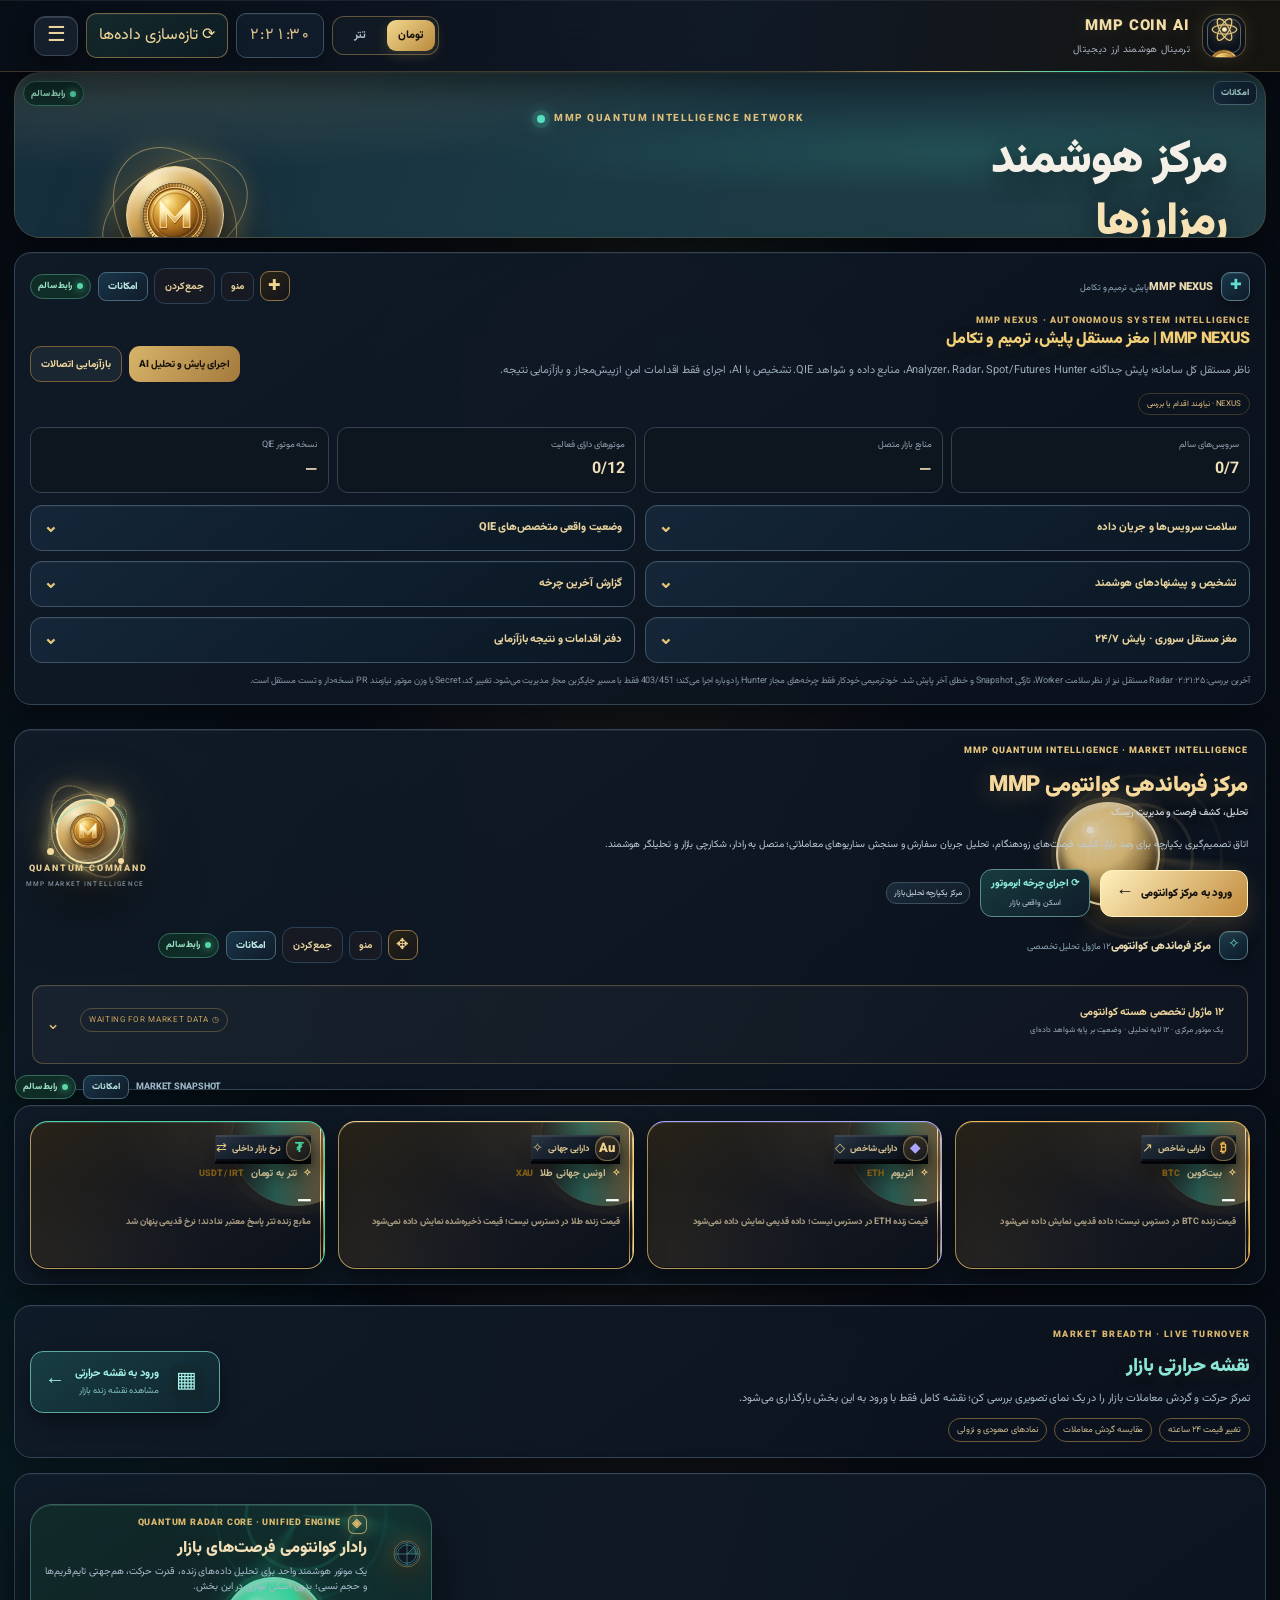
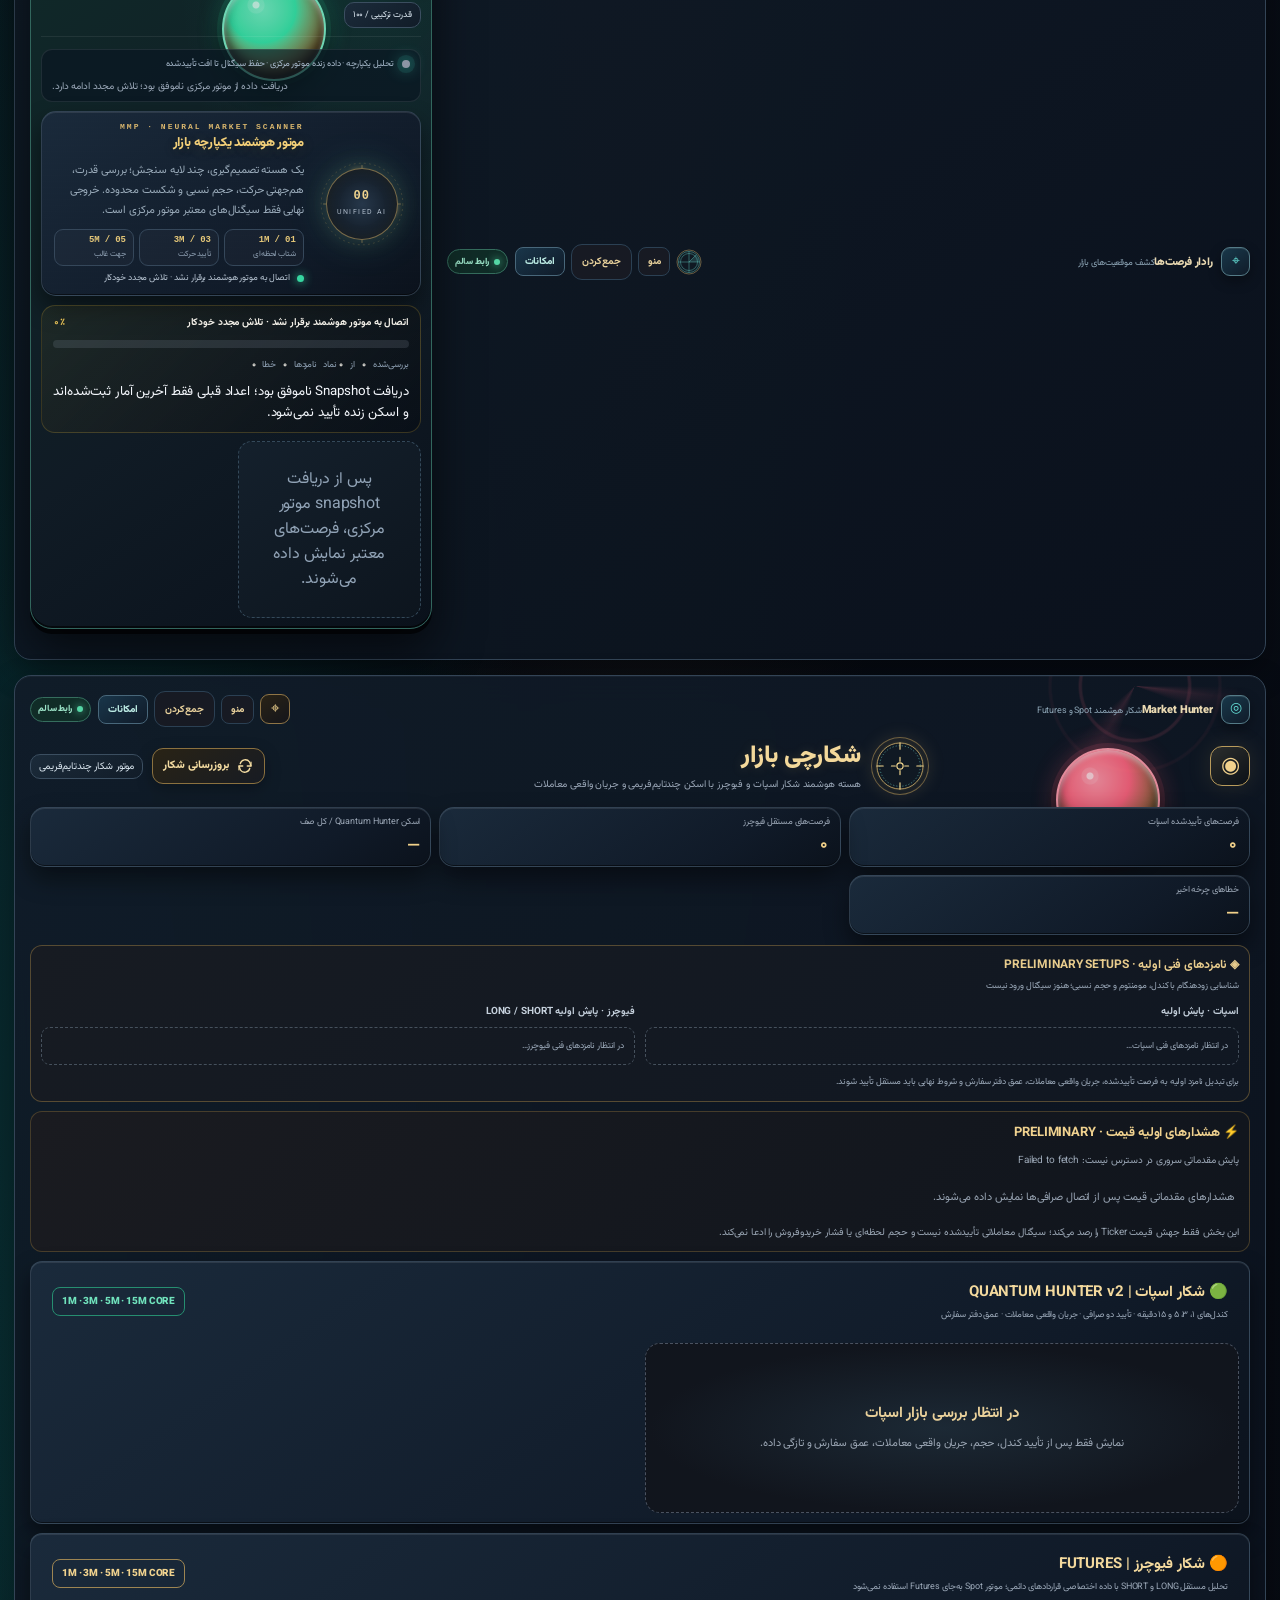
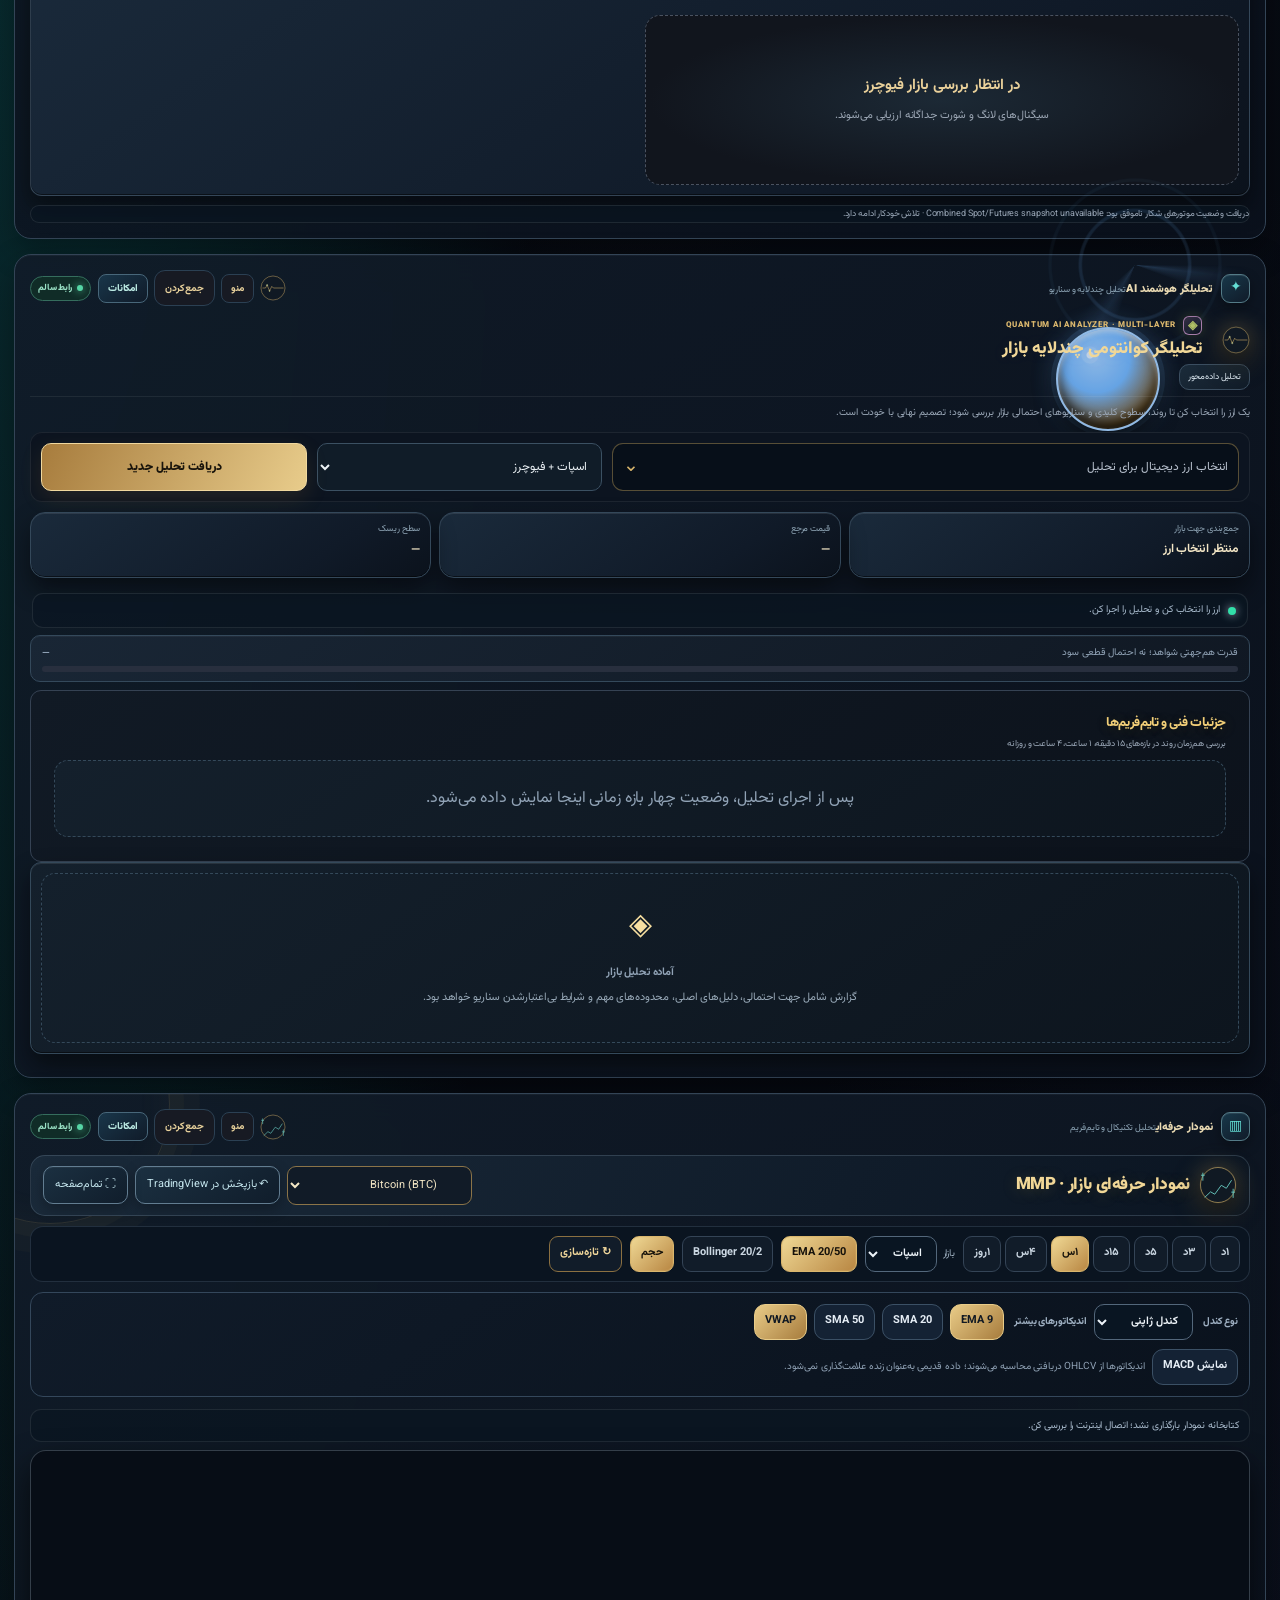
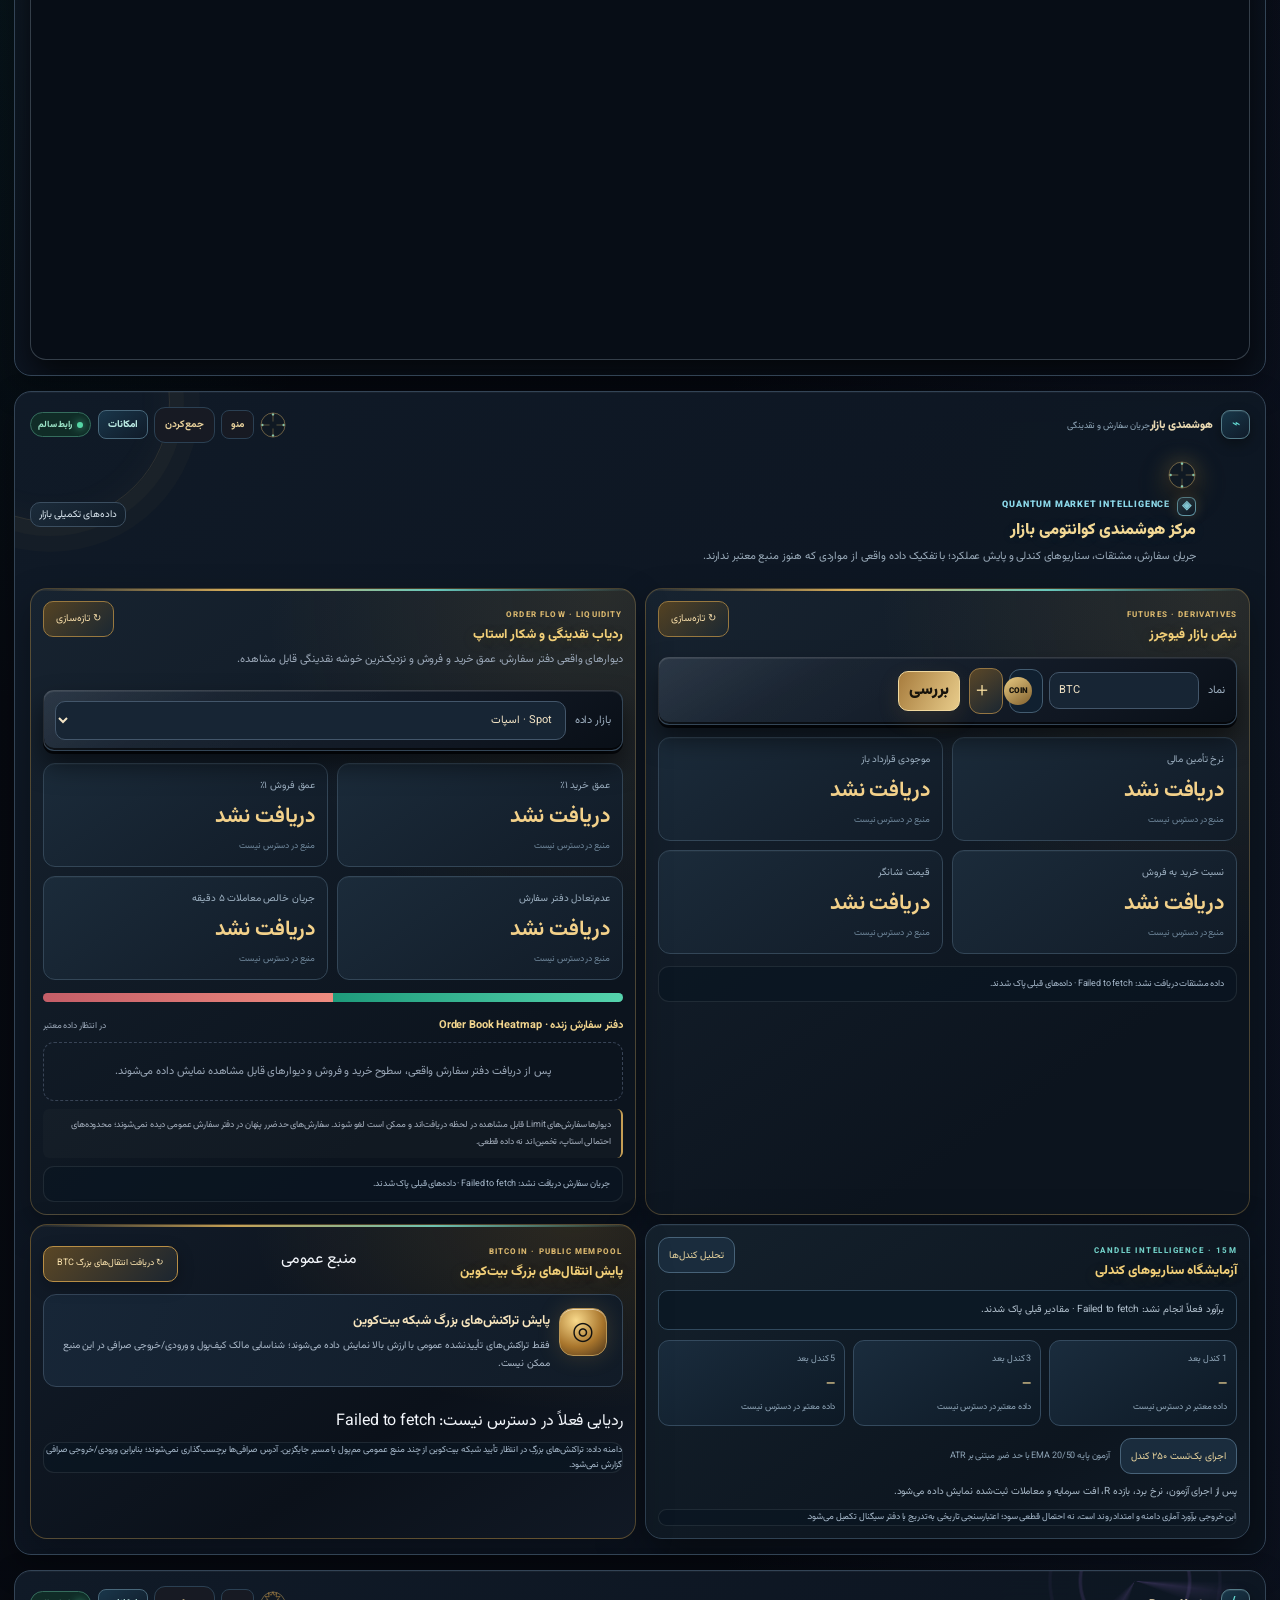
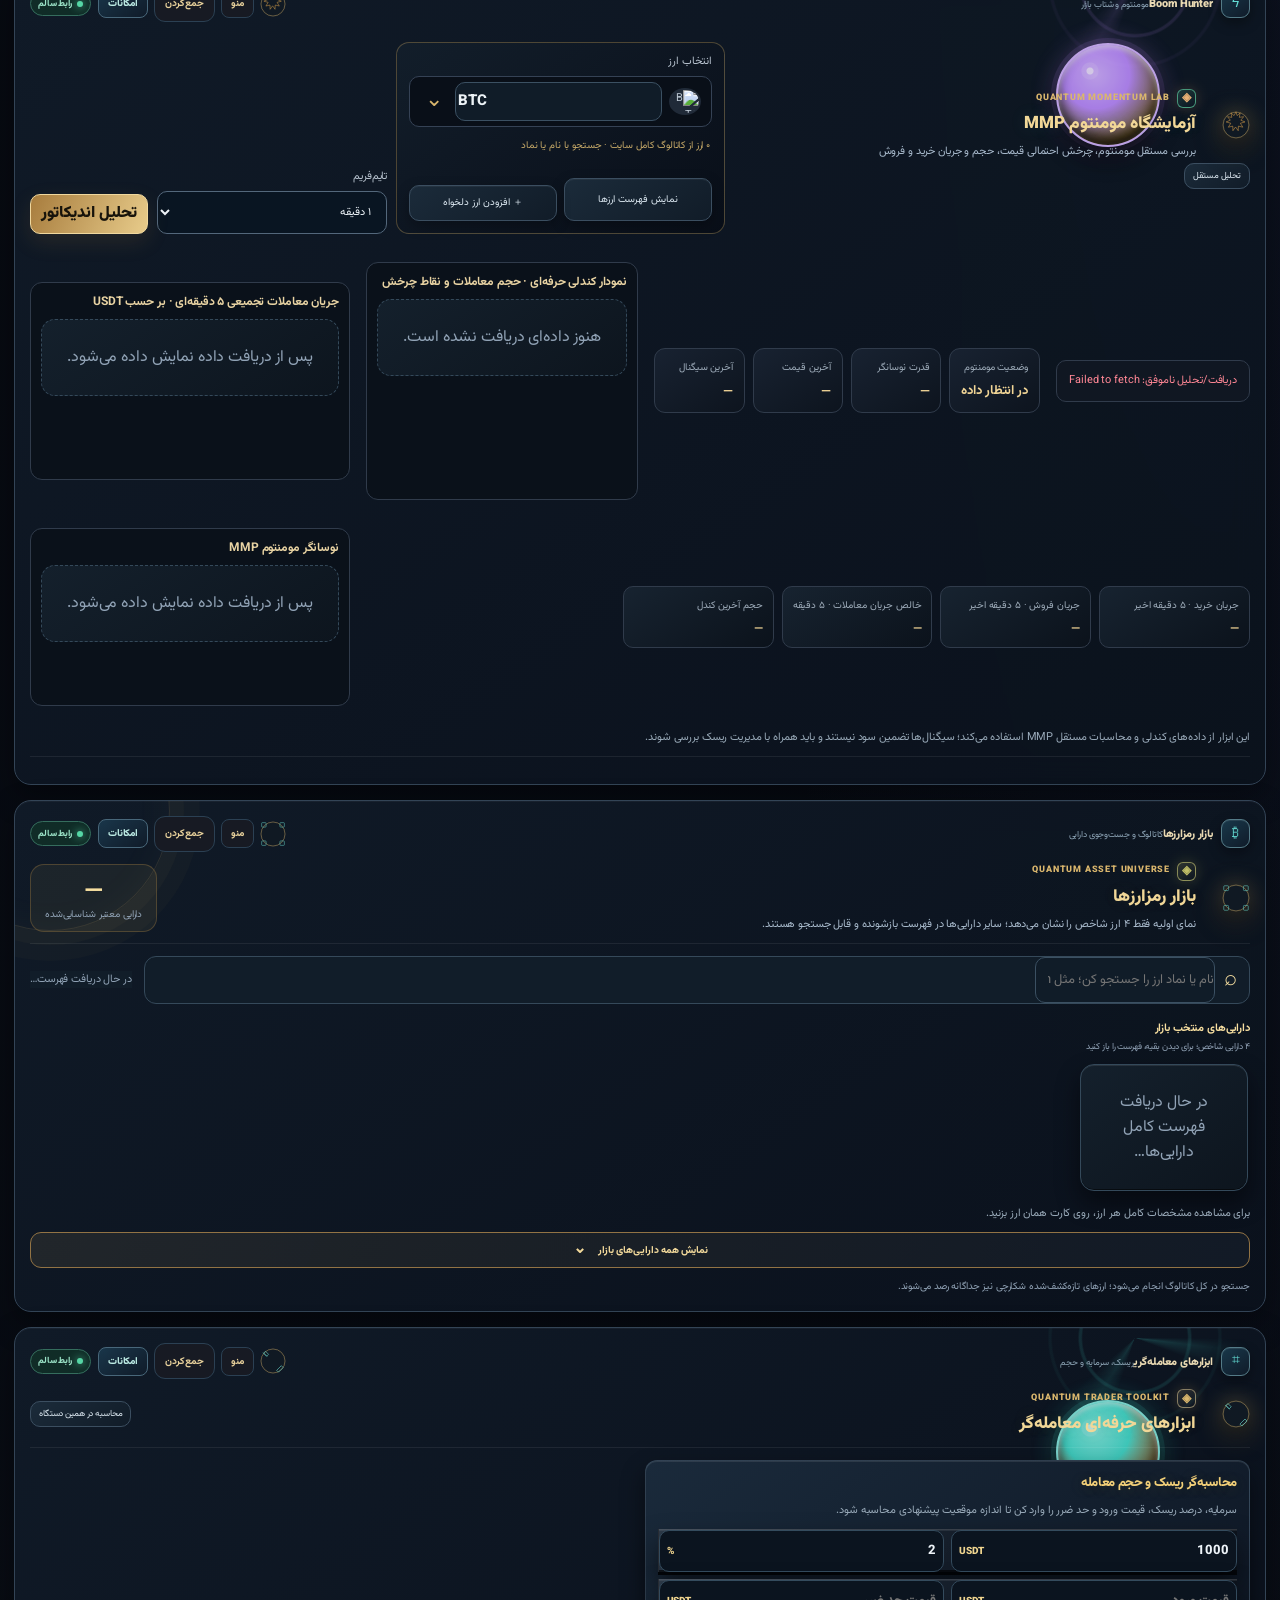
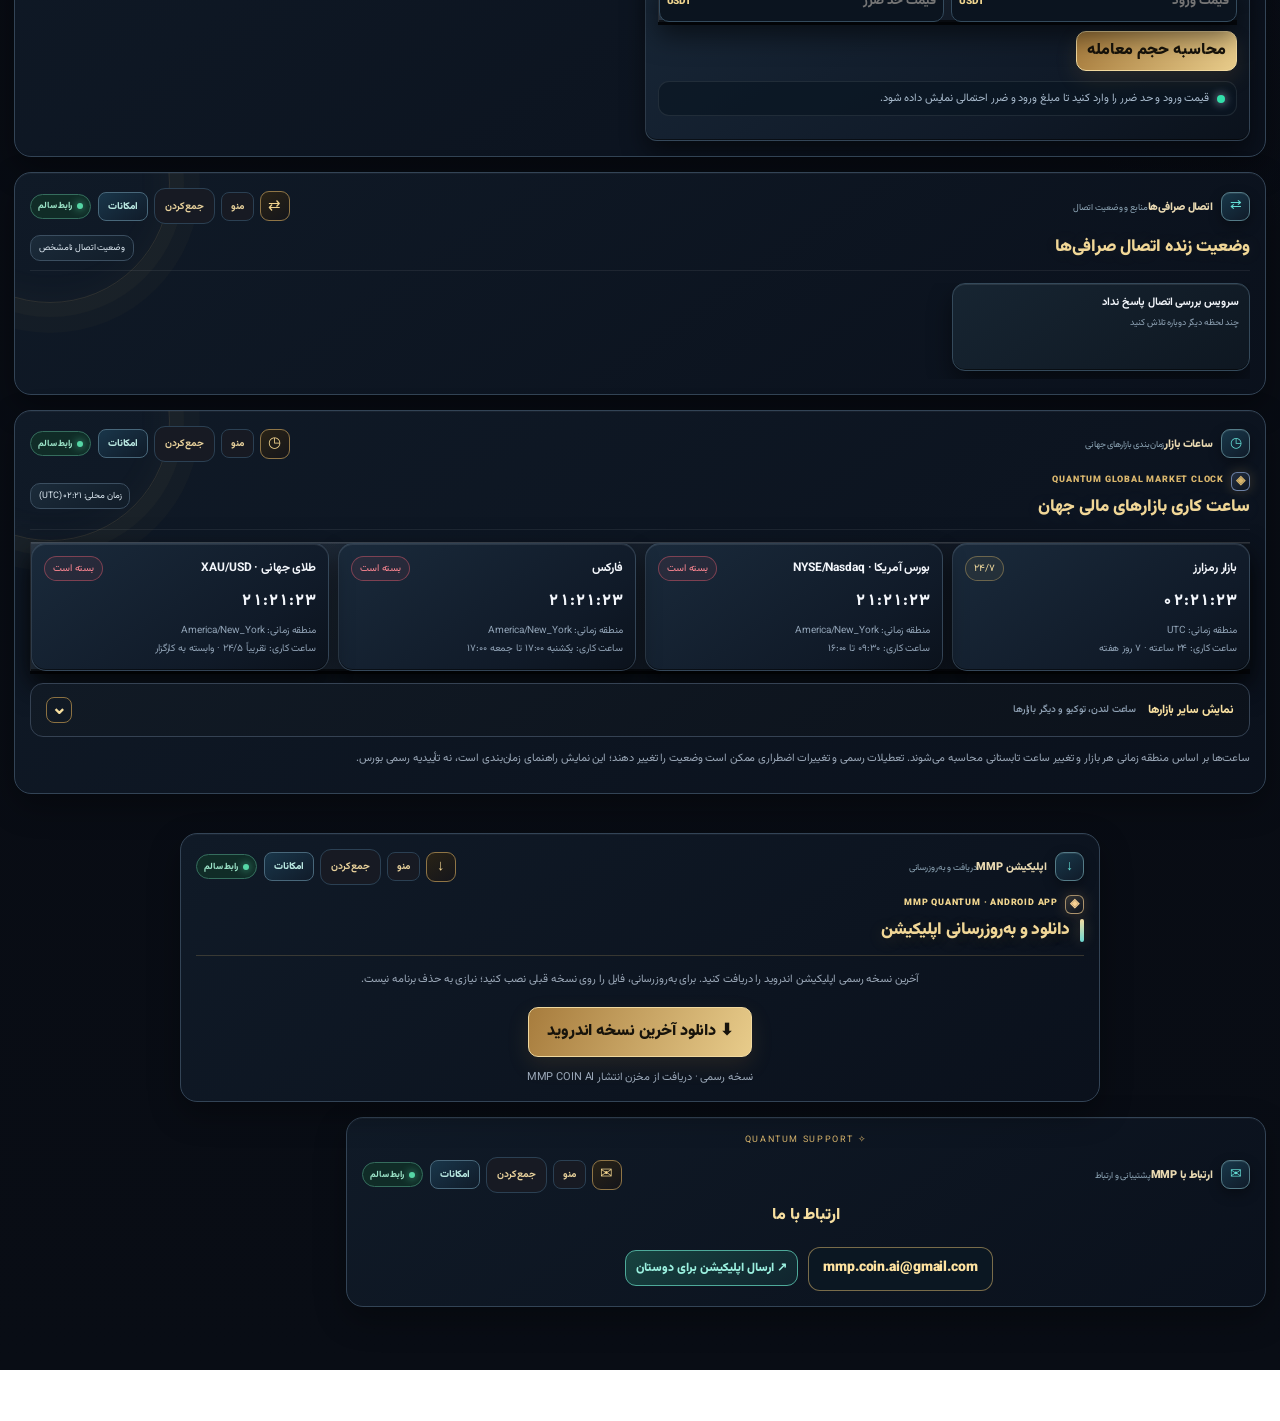
==== commit 726b8b82: "Sync canonical MMP site mirror a838b0bc31334902765fa889947fd990bb6e7ea6" ====
--- a/index.html
+++ b/index.html
@@ -5,7 +5,7 @@
 <meta name="viewport" content="width=device-width,initial-scale=1,viewport-fit=cover">
 <meta name="theme-color" content="#08090d">
 <meta name="mmp-app-version" content="2.0.0">
-<meta name="mmp-web-build" content="3f9c618a99d95354c0abcb8187d2cd2a358c8b88">
+<meta name="mmp-web-build" content="a838b0bc31334902765fa889947fd990bb6e7ea6">
 <!-- Native app: bypass stale WebView HTML cache on every cold launch without requiring an APK rebuild. -->
 <script>
 (function(){
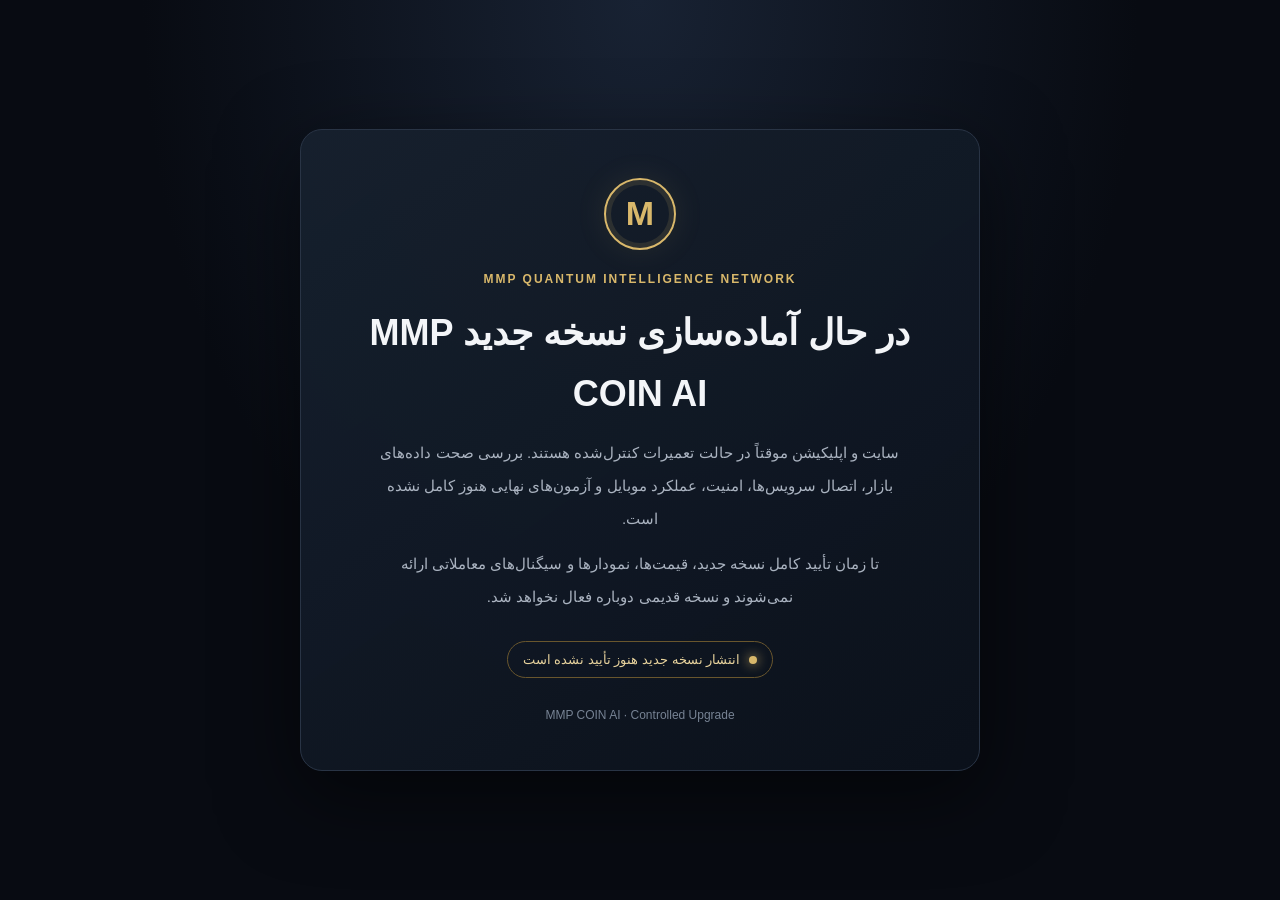
==== commit 935dc34a: "Keep root Pages source in controlled maintenance mode" ====
--- a/index.html
+++ b/index.html
@@ -3,7780 +3,48 @@
 <head>
 <meta charset="utf-8">
 <meta name="viewport" content="width=device-width,initial-scale=1,viewport-fit=cover">
-<meta name="theme-color" content="#08090d">
-<meta name="mmp-app-version" content="2.0.0">
-<meta name="mmp-web-build" content="a838b0bc31334902765fa889947fd990bb6e7ea6">
-<!-- Native app: bypass stale WebView HTML cache on every cold launch without requiring an APK rebuild. -->
+<meta name="theme-color" content="#080b12">
+<meta http-equiv="Cache-Control" content="no-store, no-cache, must-revalidate, max-age=0">
+<meta http-equiv="Pragma" content="no-cache">
+<meta name="robots" content="noindex,nofollow">
+<title>به‌روزرسانی کنترل‌شده | MMP COIN AI</title>
+<style>
+:root{color-scheme:dark;--bg:#080b12;--panel:#111925;--gold:#d9b86b;--text:#f3f5f8;--muted:#aab3c0}
+*{box-sizing:border-box}
+body{margin:0;min-height:100vh;display:grid;place-items:center;padding:24px;background:radial-gradient(ellipse at 50% 0%,#182233 0,transparent 55%),var(--bg);color:var(--text);font-family:Tahoma,Arial,sans-serif}
+main{width:min(100%,680px);padding:clamp(24px,5vw,48px);border:1px solid #293445;border-radius:22px;background:linear-gradient(145deg,rgba(22,32,46,.96),rgba(11,17,27,.98));box-shadow:0 24px 80px #0008;text-align:center}
+.mark{width:72px;height:72px;margin:0 auto 22px;border:2px solid var(--gold);border-radius:50%;display:grid;place-items:center;color:var(--gold);font-size:34px;font-weight:900;box-shadow:inset 0 0 0 5px #d9b86b20,0 0 32px #d9b86b18}
+.kicker{color:var(--gold);font-size:12px;letter-spacing:2px;font-weight:700}
+h1{margin:16px 0 12px;font-size:clamp(24px,5vw,36px);line-height:1.7}
+p{color:var(--muted);font-size:15px;line-height:2.2;margin:0 auto;max-width:520px}
+.status{display:inline-flex;align-items:center;gap:9px;margin-top:28px;padding:10px 15px;border:1px solid #69562d;border-radius:999px;color:#e8d39d;font-size:13px}
+.dot{width:8px;height:8px;border-radius:50%;background:var(--gold);box-shadow:0 0 12px var(--gold)}
+footer{margin-top:30px;color:#778394;font-size:12px}
+</style>
 <script>
-(function(){
+(async function(){
  try{
-  var params=new URLSearchParams(window.location.search);
-  if(params.has('mmp_native_version')&&!params.has('mmp_live_refresh')){
-   params.set('mmp_live_refresh',String(Date.now()));
-   window.location.replace(window.location.pathname+'?'+params.toString()+window.location.hash);
+  if("serviceWorker" in navigator){
+   const regs=await navigator.serviceWorker.getRegistrations();
+   await Promise.all(regs.map(reg=>reg.unregister()));
+  }
+  if("caches" in window){
+   const keys=await caches.keys();
+   await Promise.all(keys.map(key=>caches.delete(key)));
   }
  }catch(e){}
 })();
 </script>
-<meta name="mobile-web-app-capable" content="yes">
-<meta name="apple-mobile-web-app-capable" content="yes">
-<link rel="icon" type="image/svg+xml" href="assets/mmp-coin-ai-icon.svg?v=20261110-browser-icon">
-<link rel="manifest" href="manifest.webmanifest?v=20261110-browser-icon">
-<title>MMP QUANTUM | مرکز هوشمند رمزارزها</title>
-<meta name="application-name" content="مرکز هوشمند رمزارزها">
-<meta name="apple-mobile-web-app-title" content="مرکز هوشمند رمزارزها">
-<link rel="shortcut icon" href="assets/mmp-coin-ai-icon.svg?v=20261110-browser-icon" type="image/svg+xml">
-<link rel="apple-touch-icon" href="assets/mmp-coin-ai-icon.svg?v=20261110-browser-icon">
-
-<link rel="preconnect" href="https://fonts.googleapis.com">
-<link rel="preconnect" href="https://fonts.gstatic.com" crossorigin>
-<link href="https://fonts.googleapis.com/css2?family=Vazirmatn:wght@400;500;600;700;800;900&display=swap" rel="stylesheet">
-<style>
-:root{--bg:#08090d;--panel:#11131b;--panel2:#171a24;--line:#282c38;--gold:#d9b66d;--gold2:#f2d99b;--text:#f4f1e9;--muted:#9a9eaa;--green:#25d695;--red:#ff5e6c;--yellow:#f4c45e;--blue:#78a9ff}
-*{box-sizing:border-box}
-body{margin:0;background:radial-gradient(ellipse at 50% -20%,#242033 0,#08090d 48%);color:var(--text);font-family:Tahoma,Arial,sans-serif}
-button,input,select{font:inherit}
-button{cursor:pointer}
-.top{position:sticky;top:0;z-index:100;background:#090a0fef;border-bottom:1px solid var(--line);backdrop-filter:blur(14px);padding:12px max(14px,calc((100% - 1440px)/2));display:flex;align-items:center;justify-content:space-between;gap:12px}
-.brand{display:flex;align-items:center;gap:10px}
-.logo{width:42px;height:42px;border:1px solid var(--gold);border-radius:13px;display:grid;place-items:center;color:var(--gold2);font-weight:900;box-shadow:0 0 22px #d9b66d22}
-.brand b{letter-spacing:1.4px;color:var(--gold2)}
-.brand small{display:block;color:var(--muted);font-size:10px;margin-top:3px}
-.top-actions{display:flex;gap:8px;align-items:center}
-.pill,.btn{border:1px solid var(--line);border-radius:10px;background:var(--panel2);color:var(--text);padding:9px 12px}
-.btn.primary{background:linear-gradient(120deg,#a77c35,#e8cd8c);color:#17130a;border:0;font-weight:bold}
-
-.currency-switch{display:flex;background:var(--panel2);border:1px solid var(--line);border-radius:10px;padding:3px;gap:3px}
-.curr-btn{padding:6px 10px;border-radius:8px;border:none;background:transparent;color:var(--muted);font-size:11px;font-weight:bold;cursor:pointer;transition:0.2s}
-.curr-btn.active{background:var(--gold);color:#08090d;font-weight:900}
-
-.wrap{max-width:1440px;margin:auto;padding:18px 14px 60px}
-.hero{display:flex;justify-content:space-between;align-items:end;gap:12px;margin:10px 0 18px}
-.eyebrow{font-size:11px;color:var(--gold);letter-spacing:2px}
-.hero h1{font-size:clamp(22px,4vw,34px);margin:7px 0}
-.hero p{margin:0;color:var(--muted);font-size:13px}
-.grid{display:grid;grid-template-columns:repeat(4,minmax(0,1fr));gap:12px} #market-snapshot{display:grid!important;grid-template-columns:repeat(4,minmax(0,1fr))!important;align-items:stretch;width:100%;min-width:0} #market-snapshot>.card{display:block!important;width:auto!important;min-width:0!important;margin:0!important}
-.card{background:linear-gradient(145deg,#151822,#10121a);border:1px solid var(--line);border-radius:16px;padding:18px;min-width:0;box-shadow:0 10px 28px #0003;margin-bottom:20px}
-.stat-label{font-size:12px;color:var(--muted)}
-.stat-value{font-size:clamp(16px,2.2vw,22px);font-weight:800;margin:10px 0 5px;direction:ltr;text-align:right}
-.sub{font-size:11px;color:var(--muted)}
-.section-head{display:flex;align-items:center;justify-content:space-between;gap:10px;margin-bottom:14px}
-.section-head h2{font-size:16px;margin:0}
-
-.chart-box-wrapper{background:var(--panel);border:1px solid var(--line);border-radius:16px;padding:18px;margin-bottom:24px;clear:both;display:block}
-.chart-top-bar{display:flex;justify-content:space-between;align-items:center;margin-bottom:14px;flex-wrap:wrap;gap:10px}
-.chart-actions{display:flex;align-items:center;gap:8px;flex-wrap:wrap}
-#chart-container iframe{width:100%!important;height:100%!important}
-#chart-container.chart-fullscreen-fallback{position:fixed;inset:0;z-index:99999;width:100vw;height:100dvh;min-height:100dvh;border:0;border-radius:0;padding:0}
-#chart-container.chart-fullscreen-fallback #tradingview_widget,#chart-container.chart-fullscreen-fallback iframe{height:100dvh!important;min-height:100dvh!important}
-#chart-container:fullscreen{width:100vw;height:100vh;min-height:100vh;border:0;border-radius:0;padding:0;background:#08090d}
-#chart-container:fullscreen #tradingview_widget,#chart-container:fullscreen iframe{height:100vh!important;min-height:100vh!important}
-#chart-container:-webkit-full-screen{width:100vw;height:100vh;min-height:100vh}
-#chart-container:-webkit-full-screen #tradingview_widget,#chart-container:-webkit-full-screen iframe{height:100vh!important}
-.chart-top-bar select{padding:8px 12px;background:var(--panel2);border:1px solid var(--line);color:var(--gold2);border-radius:10px;outline:none;max-width:250px}
-#chart-container{height:520px;width:100%;border-radius:12px;overflow:hidden;background:#0d1017;border:1px solid var(--line);position:relative}
-
-.market-table{width:100%;border-collapse:collapse;font-size:12px}
-.market-table th,.market-table td{padding:12px 8px;border-bottom:1px solid var(--line);text-align:right;white-space:nowrap}
-.market-table th{color:var(--muted);font-weight:500}
-.market-table td.num{direction:ltr;text-align:left;font-variant-numeric:tabular-nums}
-.table-wrap{overflow:auto}
-.positive{color:var(--green)}
-.negative{color:var(--red)}
-.muted{color:var(--muted)}
-.connection-grid{display:grid;grid-template-columns:repeat(4,minmax(0,1fr));gap:9px}
- .connection-more{margin-top:10px}.connection-more-btn{width:100%;display:flex;align-items:center;justify-content:center;gap:8px;padding:10px 14px;background:var(--panel2);border:1px solid var(--line);color:var(--gold2);border-radius:11px;font-weight:700;cursor:pointer}.connection-more-btn .chevron{transition:transform .2s}.connection-more-btn[aria-expanded="true"] .chevron{transform:rotate(180deg)}.connection-extra{display:none;margin-top:10px}.connection-extra.show{display:grid}
-.conn{background:#0d1017;border:1px solid var(--line);border-radius:12px;padding:12px;min-width:0}
-.conn-top{display:flex;justify-content:space-between;gap:8px;align-items:center}
-.conn-name{font-size:13px;font-weight:bold}
-.lamp{width:10px;height:10px;border-radius:50%;background:#626775;display:inline-block;box-shadow:0 0 0 4px #62677522;flex:none}
-.lamp.ok{background:var(--green);box-shadow:0 0 12px #25d69599}
-.lamp.slow{background:var(--yellow);box-shadow:0 0 12px #f4c45e88}
-.lamp.down{background:var(--red);box-shadow:0 0 12px #ff5e6c88}
-.badge{border:1px solid var(--line);border-radius:20px;padding:4px 8px;font-size:10px;color:var(--muted)}
-
-.signal{border:1px solid var(--line);background:#0b0d13;border-radius:12px;padding:16px;line-height:2.1;font-size:12.5px;white-space:pre-wrap}
-.dropdown-select-box{width:100%;padding:12px 14px;background:var(--panel2);border:1px solid var(--line);color:var(--text);border-radius:12px;outline:none;font-size:13.5px;margin-bottom:12px}
-
-.collapsible-coins-container{background:var(--panel);border:1px solid var(--line);border-radius:16px;padding:18px;margin-bottom:18px}
-.expand-coins-btn{width:100%;padding:12px;background:var(--panel2);border:1px solid var(--line);color:var(--gold2);border-radius:12px;font-weight:bold;cursor:pointer;text-align:center;margin-top:10px;transition:0.2s}
-.expand-coins-btn:hover{background:#1f2433}
-.full-coins-list{display:none;margin-top:12px}
-.full-coins-list.show{display:block}
-
-.menu-btn{width:50px;min-width:50px;height:50px;display:grid;place-items:center;background:linear-gradient(145deg,#26394a,#142332);border:1px solid #8d754a;color:var(--gold2);padding:0;border-radius:13px;font-size:21px;box-shadow:0 5px 16px #0005;touch-action:manipulation;-webkit-tap-highlight-color:transparent}
-.menu-btn:active{transform:scale(.96);background:#26394a}
-.dropdown-menu{position:absolute;top:calc(100% + 8px);left:14px;background:linear-gradient(145deg,#172536f7,#0b121df7);border:1px solid #80683f;border-radius:16px;width:min(290px,calc(100vw - 24px));box-shadow:0 18px 45px #000b;backdrop-filter:blur(18px);display:none;z-index:1600;flex-direction:column;overflow:hidden;max-height:calc(100dvh - 92px);overflow-y:auto;overscroll-behavior:contain}
-.dropdown-menu.show{display:flex}
-.dropdown-menu a{min-height:50px;display:flex;align-items:center;gap:9px;color:var(--text);text-decoration:none;padding:12px 16px;font-size:13px;border-bottom:1px solid #ffffff12;transition:background .18s,color .18s;touch-action:manipulation;-webkit-tap-highlight-color:transparent}
-.dropdown-menu a:hover,.dropdown-menu a:focus-visible{background:#d9b66d18;color:var(--gold2);outline:none}
-.dropdown-menu a:active{background:#d9b66d28}
-.menu-section-label{padding:12px 16px 7px;color:#a88d5a;font-size:10px;font-weight:800}
-.menu-divider{height:1px;background:#80683f66;margin:5px 12px}
-.dropdown-menu a.menu-admin-link{margin:8px;padding:13px 14px;min-height:54px;justify-content:space-between;border:1px solid #a98b50;border-radius:11px;background:linear-gradient(120deg,#a77c35,#e8cd8c);color:#17130a;font-weight:900}
-.dropdown-menu a.menu-admin-link span{font-size:22px;line-height:1}
-
-@media(max-width:900px){
-.grid{grid-template-columns:repeat(2,minmax(0,1fr))} #market-snapshot{grid-template-columns:repeat(2,minmax(0,1fr))!important}
-.connection-grid{grid-template-columns:repeat(2,minmax(0,1fr))}
-}
-@media(max-width:560px){
-.top{padding:9px 11px}
-.logo{width:36px;height:36px}
-.brand b{font-size:12px}
-.wrap{padding:12px 10px 40px}
-.hero{align-items:start;flex-direction:column}
-.connection-grid{grid-template-columns:1fr 1fr}
-}
-
-.ai-grid{display:grid;grid-template-columns:repeat(4,minmax(0,1fr));gap:10px;margin:12px 0}
-.ai-metric{background:#10131c;border:1px solid var(--line);border-radius:11px;padding:12px;min-width:0}
-.ai-metric small{display:block;color:var(--muted);font-size:10px;margin-bottom:7px}
-.ai-metric b{font-size:14px;overflow-wrap:anywhere}
-.ai-toolbar{display:grid;grid-template-columns:minmax(0,2fr) minmax(130px,1fr) auto;gap:9px;align-items:center}
-.ai-toolbar .dropdown-select-box{margin:0}
-.ai-report{line-height:2.05;font-size:12.5px}
-.ai-report h3{font-size:14px;color:var(--gold2);margin:12px 0 6px}
-.ai-report .ai-pill{display:inline-block;border:1px solid var(--line);border-radius:20px;padding:3px 9px;margin:3px;font-size:11px}
-.ai-report .ai-pill.buy{color:var(--green);border-color:#25d69566}
-.ai-report .ai-pill.sell{color:var(--red);border-color:#ff5e6c66}
-.ai-report .ai-pill.wait{color:var(--yellow);border-color:#f4c45e66}
-.ai-report .ai-list{margin:4px 0;padding-right:18px}
-.ai-report .ai-note{border:1px solid var(--line);background:#111722;border-radius:10px;padding:10px;margin-top:10px;color:var(--muted)}
-.ai-report .ai-levels{display:grid;grid-template-columns:repeat(4,minmax(0,1fr));gap:8px;margin:10px 0}
-.ai-report .ai-level{background:#10131c;border:1px solid var(--line);border-radius:9px;padding:9px}
-.ai-report .ai-level small{display:block;color:var(--muted);font-size:10px}
-.ai-report .ai-level b{direction:ltr;display:block;text-align:right;font-size:12px}
-.ai-status{color:var(--muted);font-size:11px;margin:8px 0}
-.ai-warning{color:var(--yellow)}
-@media(max-width:760px){.ai-grid{grid-template-columns:repeat(2,minmax(0,1fr))}.ai-toolbar{grid-template-columns:1fr 1fr}.ai-toolbar button{grid-column:1/-1}.ai-report .ai-levels{grid-template-columns:repeat(2,minmax(0,1fr))}}
-
-
-
-:root{--font-fa:'Vazirmatn',Tahoma,Arial,sans-serif;--glow:0 14px 42px #0006}
-body,button,input,select{font-family:var(--font-fa)}
-body{background:radial-gradient(ellipse at 82% -10%,#29223b 0,transparent 36%),radial-gradient(ellipse at 4% 30%,#102b32 0,transparent 28%),#080a10}
-.card,.chart-box-wrapper,.collapsible-coins-container{background:linear-gradient(145deg,#171b28ed,#0f121bed);border-color:#303747;box-shadow:var(--glow)}
-.card{transition:transform .22s,border-color .22s,box-shadow .22s}
-.card:hover{transform:translateY(-2px);border-color:#b99a5c66;box-shadow:0 18px 46px #0008}
-.brand .logo{background:linear-gradient(145deg,#d8b76d,#80602e);color:#15120b;border:0;box-shadow:0 0 26px #d9b66d44}
-.hero h1{letter-spacing:-.6px}
-.stat-value,.ai-metric b,.ai-level b{font-variant-numeric:tabular-nums}
-.ai-toolbar{grid-template-columns:minmax(0,2fr) minmax(130px,1fr) auto auto}
-.ai-toolbar .btn{white-space:nowrap}
-.ai-metric{background:linear-gradient(145deg,#171d2a,#0d111a);border-color:#30394b;min-height:82px}
-.ai-metric b{display:block;margin-top:3px}
-.ai-status{display:flex;align-items:center;gap:8px;padding:8px 11px;border:1px solid #303747;border-radius:10px;background:#111723;margin:12px 0}
-.ai-status:before{content:"";width:8px;height:8px;border-radius:50%;background:var(--green);box-shadow:0 0 10px currentColor;flex:none}
-.ai-status.busy:before{background:var(--yellow);animation:pulse 1s infinite}
-@keyframes pulse{50%{opacity:.25;transform:scale(.7)}}
-.ai-overview{display:grid;grid-template-columns:1fr;gap:10px;margin:12px 0 16px}
-.ai-confidence-box{padding:13px 15px;border:1px solid var(--line);border-radius:13px;background:linear-gradient(100deg,#161d2b,#10131c)}
-.ai-confidence-head{display:flex;justify-content:space-between;gap:10px;font-size:11px;color:var(--muted);margin-bottom:9px}
-.ai-confidence-track{height:8px;border-radius:20px;background:#282f3e;overflow:hidden}
-.ai-confidence-fill{height:100%;width:0;border-radius:20px;background:linear-gradient(90deg,#d2a95d,#25d695);transition:width .45s}
-.tf-grid{display:grid;grid-template-columns:repeat(4,minmax(0,1fr));gap:9px}
-.tf-card{border:1px solid var(--line);border-radius:12px;padding:12px;background:linear-gradient(145deg,#151b27,#0e121a);min-width:0}
-.tf-card strong{display:block;font-size:13px;margin-bottom:7px}
-.tf-card .tf-trend{font-size:12px;font-weight:800}
-.tf-card small{display:block;color:var(--muted);font-size:10px;margin-top:7px;line-height:1.8}
-.ai-report{font-size:13px;line-height:2.15;padding:18px;background:linear-gradient(145deg,#111722,#0b0e15);border-color:#343b4b}
-.ai-report h3{font-size:15px;margin:20px 0 8px;padding-right:10px;border-right:3px solid var(--gold)}
-.ai-report p{margin:6px 0}
-.ai-report .ai-note{background:#141b27;color:#aeb7c7}
-.ai-report .ai-pill{padding:5px 12px}
-.ai-report .ai-level{background:linear-gradient(145deg,#171e2b,#10141e);border-color:#30394b}
-.ai-report .ai-level b{font-size:13px;margin-top:4px}
-.ai-report .ai-list li{padding:3px 0}
-.ai-suggestion-list{display:grid;grid-template-columns:repeat(2,minmax(0,1fr));gap:8px;padding:0!important;list-style:none}
-.ai-suggestion-list li{border:1px solid #30394b;border-radius:10px;padding:10px 12px;background:#141a26}
-.ai-empty{padding:25px;text-align:center;color:var(--muted);border:1px dashed #384052;border-radius:12px;background:#10141d}
-.ai-empty .symbol{font-size:30px;color:var(--gold2);margin-bottom:8px}
-.btn.secondary{background:#171e2b;border-color:#3a4355;color:var(--gold2)}
-.btn:disabled{opacity:.55;cursor:wait}
-@media(max-width:760px){.ai-toolbar{grid-template-columns:1fr 1fr}.ai-toolbar button{grid-column:auto}.tf-grid{grid-template-columns:repeat(2,minmax(0,1fr))}}
-@media(max-width:560px){.ai-toolbar{grid-template-columns:1fr 1fr}.ai-toolbar button{font-size:11px;padding:10px 6px}.ai-report{padding:13px}.ai-suggestion-list{grid-template-columns:1fr}.top-actions .pill{display:none}}
-
-
-/* نمودار جمع‌وجور و کاربردی */
-.chart-box-wrapper{padding:14px}
-#chart-container{height:500px;min-height:500px}
-#tradingview_widget{width:100%;height:100%;min-height:500px}
-@media(max-width:760px){
- .chart-box-wrapper{padding:10px}
- #chart-container{height:420px;min-height:420px}
- #tradingview_widget{min-height:420px}
-}
-@media(max-width:420px){
- #chart-container{height:380px;min-height:380px}
- #tradingview_widget{min-height:380px}
-}
-
-/* MMP ULTRA terminal redesign */
-:root{--bg:#07090d;--panel:#10151e;--panel2:#151c28;--line:#293444;--gold:#d7b46a;--gold2:#f5dda2;--green:#21d49a;--red:#ff6576;--muted:#8f9aaa}
-body{background:radial-gradient(ellipse at 50% -20%,#46351d55,transparent 40%),radial-gradient(ellipse at 0 30%,#123b3850,transparent 30%),#07090d}
-.top{border-bottom-color:#5b4928;background:#080b11ed;box-shadow:0 8px 35px #0008}
-.brand .logo{font-size:19px;letter-spacing:-2px;position:relative;isolation:isolate}
-.brand .logo:after{content:"";position:absolute;inset:4px;border:1px solid #fff5;border-radius:9px;z-index:-1}
-.wrap{max-width:1580px}
-.hero{padding:24px 26px;border:1px solid #6f582e66;border-radius:20px;background:linear-gradient(110deg,#1c1a18e8,#101923ed 55%,#10151d);box-shadow:0 18px 55px #0008;align-items:center}
-.hero h1{font-size:clamp(25px,4vw,42px);font-weight:900;letter-spacing:-1px}
-.hero .eyebrow{color:var(--gold2);font-weight:800}
-.card,.chart-box-wrapper,.collapsible-coins-container{border-radius:18px;border-color:#2c3748;background:linear-gradient(145deg,#151c27f2,#0d121bf5);box-shadow:0 15px 42px #0006}
-.grid{gap:14px}
-.stat-value{font-size:clamp(18px,2.4vw,26px)}
-.terminal-grid{display:grid;grid-template-columns:minmax(0,1.6fr) minmax(280px,.8fr);gap:14px;align-items:stretch}
-.market-hours-grid{display:grid;grid-template-columns:repeat(4,minmax(0,1fr));gap:9px}
-.market-session{background:linear-gradient(145deg,#161f2c,#0d131d);border:1px solid #2a3545;border-radius:13px;padding:12px;min-width:0}
-.market-session .session-head{display:flex;justify-content:space-between;gap:8px;align-items:center}
-.market-session b{font-size:12px}.market-session small{display:block;color:var(--muted);font-size:10px;margin-top:8px;line-height:1.8}
-.session-state{font-size:10px;border-radius:20px;padding:4px 8px;border:1px solid #384354;white-space:nowrap}
-.session-state.open{color:var(--green);border-color:#21d49a66;background:#21d49a12}
-.session-state.closed{color:#ff8793;border-color:#ff657666;background:#ff657612}
-.session-state.always{color:var(--gold2);border-color:#d7b46a66;background:#d7b46a12}
-.session-clock{direction:ltr;text-align:right;font-variant-numeric:tabular-nums;font-size:16px;font-weight:800;margin-top:8px}
-.tool-grid{display:grid;grid-template-columns:repeat(2,minmax(0,1fr));gap:12px}
-.tool-card{background:linear-gradient(145deg,#151d29,#0d131c);border:1px solid #2b3748;border-radius:15px;padding:15px;min-width:0}
-.tool-card h3{margin:0 0 10px;font-size:14px;color:var(--gold2)}
-.tool-card p{font-size:11px;color:var(--muted);line-height:1.8}
-.tool-row{display:flex;gap:7px;align-items:center;flex-wrap:wrap}
-.tool-row input,.tool-row select{min-width:0;flex:1;background:#090e16;border:1px solid #354255;color:#fff;border-radius:9px;padding:10px}
-.tool-list{display:grid;gap:7px}
-.tool-list-item{display:flex;justify-content:space-between;gap:10px;align-items:center;border-bottom:1px solid #273242;padding:8px 0;font-size:12px}
-.tool-list-item:last-child{border:0}
-.gold-text{color:var(--gold2)}
-
-.market-table tr:hover td{background:#ffffff06}
-.section-kicker{font-size:10px;letter-spacing:1.5px;color:var(--gold);font-weight:800;margin-bottom:6px}
-.terminal-nav{display:flex;gap:8px;flex-wrap:wrap;margin:12px 0}
-.terminal-nav a{color:#d9c79f;text-decoration:none;font-size:11px;border:1px solid #30394a;background:#111824;border-radius:20px;padding:7px 12px}
-.terminal-nav a:hover{border-color:var(--gold);color:#fff}
-@media(max-width:900px){.terminal-grid{grid-template-columns:1fr}.market-hours-grid{grid-template-columns:repeat(2,minmax(0,1fr))}}
-@media(max-width:560px){.hero{padding:18px 15px}.tool-grid{grid-template-columns:1fr}.market-hours-grid{grid-template-columns:repeat(2,minmax(0,1fr))}}
-
-
-
-
-/* Premium compact cryptocurrency list — desktop table + mobile data cards */
-.coin-identity{display:flex;align-items:center;gap:8px;min-width:145px}
-.coin-icon{width:25px;height:25px;flex:0 0 25px;border-radius:50%;object-fit:contain;background:#fff;padding:2px}
-@media(max-width:560px){
- #coins-section .table-wrap{overflow:visible;border:0;background:transparent}
- #coins-section .market-table{display:block;width:100%;table-layout:fixed;border-collapse:separate;border-spacing:0 7px;font-size:11px}
- #coins-section .market-table thead{display:none}
- #coins-section .market-table tbody{display:grid;grid-template-columns:minmax(0,1fr);gap:7px}
- #coins-section .market-table tbody tr{display:grid;grid-template-columns:minmax(0,1fr) minmax(0,1fr);align-items:center;gap:5px 10px;padding:10px 11px;border:1px solid #304253;border-radius:14px;background:linear-gradient(115deg,#192a38,#101923 75%);box-shadow:inset 0 1px #ffffff0b,0 5px 16px #0003;min-height:0}
- #coins-section .market-table tbody td{display:flex;align-items:center;justify-content:space-between;gap:5px;min-width:0;padding:4px 2px;border:0;white-space:normal;text-align:left;line-height:1.35;font-size:11px;overflow-wrap:anywhere}
- #coins-section .market-table tbody td:before{content:attr(data-label);color:var(--muted);font-size:9px;font-weight:500;white-space:nowrap}
- #coins-section .market-table tbody td:first-child{grid-column:1 / -1;grid-row:1;justify-content:flex-start;border-bottom:1px solid #ffffff12;padding-bottom:8px}
- #coins-section .market-table tbody td:first-child:before{display:none}
- #coins-section .market-table tbody td:nth-child(2){grid-column:1;grid-row:2;font-weight:700}
- #coins-section .market-table tbody td:nth-child(3){grid-column:2;grid-row:2;color:var(--gold2);font-weight:700}
- #coins-section .market-table tbody td:nth-child(4){grid-column:1;grid-row:3;font-weight:700}
- #coins-section .market-table tbody td:nth-child(5){display:flex;grid-column:2;grid-row:3;font-weight:600}
- #coins-section .coin-identity{min-width:0;gap:8px;font-size:12px}
- #coins-section .coin-identity b{max-width:145px;overflow:hidden;text-overflow:ellipsis;white-space:nowrap}
- #coins-section .coin-icon{width:27px;height:27px;flex-basis:27px}
- #full-coins-box .market-table tbody tr{height:auto}
-}
-/* MMP VISION X — complete premium trading terminal interface */
-:root{--bg:#070a10;--panel:#101722;--panel2:#151f2c;--line:#263648;--gold:#d7b46a;--gold2:#f4d995;--cyan:#45e0d0;--green:#29dda5;--red:#ff647d;--muted:#8e9caf;--sidebar:252px}
-html{scroll-behavior:smooth;scroll-padding-top:100px}
-body{min-height:100vh;overflow-x:hidden;background:radial-gradient(ellipse at 78% 2%,#193e4a66,transparent 28%),radial-gradient(ellipse at 22% 18%,#5a40252c,transparent 26%),linear-gradient(145deg,#070a10,#0a1019 48%,#080b12);font-family:var(--font-fa);background-attachment:fixed}
-body:before{content:"";position:fixed;inset:0;pointer-events:none;z-index:-1;opacity:.17;background-image:linear-gradient(#7e9db00b 1px,transparent 1px),linear-gradient(90deg,#7e9db00b 1px,transparent 1px);background-size:42px 42px;mask-image:linear-gradient(to bottom,#000,transparent 85%)}
-body:after{content:"";position:fixed;width:42vw;height:42vw;max-width:620px;max-height:620px;right:22%;top:8%;border-radius:50%;pointer-events:none;z-index:-1;background:radial-gradient(circle,#20cbb30c,transparent 68%);filter:blur(30px);animation:ambientDrift 16s ease-in-out infinite alternate}
-@keyframes ambientDrift{to{transform:translate(-70px,65px) scale(1.2)}}
-.top{height:78px;position:sticky;top:0;z-index:500;padding:0 30px 0 calc(var(--sidebar) + 30px);background:linear-gradient(90deg,#0b1119f5,#0b1119e8);border-bottom:1px solid #344458;box-shadow:0 12px 40px #0008;backdrop-filter:blur(22px)}
-.brand{gap:13px}.brand .logo{width:46px;height:46px;border-radius:14px;background:linear-gradient(145deg,#f4d995,#8c682f);color:#10151d;font-size:22px;box-shadow:0 5px 22px #d7b46a35,inset 0 1px #fff9;border:1px solid #f8e4ad}
-.brand b{font-size:15px;letter-spacing:2px;color:#f3d996}.brand small{letter-spacing:.5px}
-.top-actions{gap:10px}.pill,.btn{border-radius:11px;border-color:#354459;background:linear-gradient(145deg,#192433,#101722);box-shadow:inset 0 1px #ffffff0c,0 5px 14px #0004;transition:.2s}
-.btn:hover,.pill:hover{border-color:#b99a5c;transform:translateY(-1px);box-shadow:0 7px 20px #0007}
-.btn.primary{background:linear-gradient(120deg,#94703a,#f0d48d 55%,#b58a48);box-shadow:0 5px 20px #c39b4b32,inset 0 1px #fff8}
-.menu-btn{display:none}
-.dropdown-menu{display:none!important}
-.mmp-sidebar{position:fixed;z-index:450;right:0;top:78px;bottom:0;width:var(--sidebar);padding:25px 16px 18px;background:linear-gradient(180deg,#101a27f7,#0b111bf7);border-left:1px solid #34465b;box-shadow:-15px 0 50px #0005;display:flex;flex-direction:column;gap:7px;backdrop-filter:blur(20px)}
-.side-brand{display:flex;align-items:center;gap:12px;padding:0 8px 24px;border-bottom:1px solid #ffffff12;margin-bottom:10px}
-.side-emblem{width:43px;height:43px;display:grid;place-items:center;border-radius:13px;background:linear-gradient(145deg,#f0d18a,#88632e);color:#121821;font-size:22px;font-weight:900;box-shadow:0 7px 20px #d7b46a35,inset 0 1px #fff8}
-.side-brand b{font-size:13px;letter-spacing:1.2px;color:#f4d995}.side-brand b span{color:#e9eef6}.side-brand small{display:block;font-size:8px;letter-spacing:1.5px;color:#8292a6;margin-top:4px}
-.side-caption{font-size:9px;letter-spacing:2px;color:#61758b;padding:14px 12px 5px;font-weight:800}
-.side-link{display:flex;align-items:center;gap:11px;min-height:43px;padding:9px 12px;border:1px solid transparent;border-radius:11px;text-decoration:none;color:#aab8c8;font-size:12px;transition:all .22s;position:relative;overflow:hidden}
-.side-link i{font-style:normal;font-size:18px;width:22px;text-align:center;color:#92a9bc}
-.side-link em{font-style:normal;font-size:9px;color:#52657a;margin-right:auto}
-.side-link:hover{color:#fff;background:linear-gradient(100deg,#243446,#172333);border-color:#3b5068;transform:translateX(-3px)}
-.side-link.active{color:#f8e3ae;background:linear-gradient(100deg,#b58b4226,#1b2c3a);border-color:#b58b4266;box-shadow:inset -3px 0 #d8b66d,0 6px 20px #0004}
-.side-link.active i{color:#f1d38f;text-shadow:0 0 15px #e5bd6b}
-.side-footer{margin-top:auto;padding:15px 12px;border:1px solid #294a49;border-radius:13px;background:linear-gradient(130deg,#102c2b,#111a25);font-size:11px;color:#c1d5d6;display:grid;grid-template-columns:10px 1fr;gap:6px;align-items:center}
-.side-footer small{grid-column:2;color:#648f8d;font-size:8px;letter-spacing:1.5px}
-.live-dot{width:8px;height:8px;background:#35e5ae;border-radius:50%;box-shadow:0 0 12px #35e5ae;animation:pulse 1.8s infinite}
-.wrap{max-width:none;width:calc(100% - var(--sidebar));margin:0 0 0 auto;padding:28px clamp(18px,2.4vw,42px) 90px}
-.hero{position:relative;isolation:isolate;min-height:245px;overflow:hidden;display:flex;justify-content:space-between;align-items:center;gap:20px;margin:0 0 22px;padding:34px 38px;border:1px solid #546b7c;border-radius:24px;background:radial-gradient(ellipse at 80% 40%,#1e676a55,transparent 36%),radial-gradient(ellipse at 10% 0,#a17b392e,transparent 40%),linear-gradient(115deg,#111a25 0%,#172431 48%,#101720 100%);box-shadow:0 25px 65px #0008,inset 0 1px #ffffff16,inset 0 -1px #0009}
-.hero:before,.hero:after{content:none!important;display:none!important}
-.hero:after{content:"";position:absolute;inset:0;z-index:-1;opacity:.24;background-image:radial-gradient(#a9d2db66 .7px,transparent .7px);background-size:17px 17px;mask-image:linear-gradient(90deg,transparent,#000)}
-@keyframes heroShine{0%,55%{transform:translateX(-100%)}75%,100%{transform:translateX(100%)}}
-.hero>div:first-child{max-width:650px;z-index:2}
-.hero .eyebrow{font-size:10px;letter-spacing:3px;color:#e5c780}
-.hero h1{font-size:clamp(26px,3.2vw,47px);line-height:1.45;font-weight:900;letter-spacing:-1.2px;margin:12px 0;color:#f3f6fa;text-shadow:0 4px 24px #0008}
-.hero p{font-size:13px;line-height:2;color:#aebdca;max-width:550px}
-.hero>#updated{position:absolute;left:22px;bottom:18px;background:#071019aa;border-color:#567079;color:#9fc9c5;backdrop-filter:blur(10px)}
-.hero-visual{position:absolute!important;left:7%;top:50%;width:230px;height:220px;transform:translateY(-50%);display:grid;place-items:center;pointer-events:none}
-.hero-coin{position:relative;width:118px;height:118px;border-radius:50%;display:grid;place-items:center;background:radial-gradient(circle at 33% 25%,#fff1bc,#e1b85e 23%,#8b6029 57%,#32251a 72%,#d5a64d 76%,#50391e);border:5px solid #d8b46b;box-shadow:0 0 0 9px #d7b46a12,0 0 0 20px #d7b46a0a,0 18px 35px #000a,inset 0 5px 9px #fff9,inset 0 -10px 16px #39250e;transform:rotateY(-18deg) rotateX(12deg);animation:coinFloat 6s ease-in-out infinite}
-.hero-coin:before{content:"";position:absolute;inset:9px;border:1px solid #fff8;border-radius:50%}
-.hero-coin b{font-size:54px;color:#4a3215;text-shadow:0 2px #fff7,0 -2px #5c3c18;line-height:1}
-.hero-coin small{position:absolute;bottom:18px;font-size:8px;letter-spacing:3px;color:#503516;font-weight:900}
-@keyframes coinFloat{0%,100%{transform:translateY(0) rotateY(-18deg) rotateX(12deg)}50%{transform:translateY(-13px) rotateY(18deg) rotateX(-7deg)}}
-.hero-orbit{position:absolute;border:1px solid #6ce4d055;border-radius:50%;width:200px;height:74px;transform:rotate(-28deg);box-shadow:0 0 22px #4de0cf12}
-.orbit-b{transform:rotate(54deg);width:185px;height:90px;border-color:#e0bd6a55}
-.hero-spark{position:absolute;width:6px;height:6px;border-radius:50%;background:#f4d995;box-shadow:0 0 16px 5px #e9c36c88}
-.spark-a{top:30px;right:25px}.spark-b{bottom:33px;left:22px;background:#54ebd6;box-shadow:0 0 15px 5px #54ebd688}
-.hero-visual-label{position:absolute;bottom:-3px;white-space:nowrap;font-size:8px;letter-spacing:2px;color:#718c9b}
-.hero-visual-label span{color:#45e0b5}
-.hero-refresh-group{position:absolute;right:28px;bottom:22px;z-index:3;display:flex;align-items:center;gap:9px;flex-wrap:wrap}
-.hero-refresh-btn{white-space:nowrap;min-height:34px;padding:8px 13px;font-size:11px;border-color:rgba(215,180,106,.55);background:linear-gradient(135deg,#d7b46a,#9c793d);color:#111923;box-shadow:0 5px 18px rgba(215,180,106,.2)}
-.hero-refresh-btn:disabled{opacity:.7;cursor:wait}
-.terminal-nav{display:none!important}
-.grid{gap:14px;margin-bottom:20px}
-.grid .card{position:relative;overflow:hidden;min-height:130px;padding:20px 21px;border-radius:17px;background:linear-gradient(145deg,#1a2734,#101823 72%);border:1px solid #354a5b;box-shadow:0 13px 28px #0005,inset 0 1px #ffffff0c;transition:transform .25s,border-color .25s,box-shadow .25s}
-.grid .card:before{content:"";position:absolute;inset:0 0 auto;height:2px;background:linear-gradient(90deg,transparent,#d7b46a,#4ce0cf,transparent);opacity:.6}
-.grid .card:hover{transform:translateY(-5px) perspective(700px) rotateX(2deg);border-color:#7e9aa7;box-shadow:0 23px 40px #0008,0 0 25px #4bdccf0c}
-.stat-label{color:#91a7b8;font-size:11px}.stat-value{font-size:clamp(19px,2vw,28px);color:#f3f6fa;margin:13px 0 6px;text-shadow:0 2px 12px #0008}.sub{color:#8396a8}
-.chart-box-wrapper,.card,.collapsible-coins-container{position:relative;border:1px solid #304253;border-radius:19px;background:linear-gradient(145deg,#141f2c,#0d141e 75%);box-shadow:0 17px 42px #0007,inset 0 1px #ffffff0b;margin-bottom:18px}
-.chart-box-wrapper{padding:20px}
-.chart-top-bar{padding-bottom:13px;border-bottom:1px solid #2b3b4a;margin-bottom:16px}
-.chart-top-bar h2{font-size:16px!important;color:#e7d3a1}
-.chart-top-bar select{background:#0c1520;border:1px solid #42576a;color:#e9d6a7}
-#chart-container{height:560px;min-height:560px;border:1px solid #31495a;border-radius:14px;background:#080f17;box-shadow:inset 0 0 40px #0007}
-#tradingview_widget{min-height:560px}
-.card{padding:21px}
-.section-head{padding-bottom:13px;border-bottom:1px solid #2b3b4a;margin-bottom:17px}
-.section-head h2{font-size:15px;color:#e9eef5;font-weight:800}
-.section-kicker{color:#d8b76d;letter-spacing:2px}
-.badge{background:#182533;border-color:#3c5262;color:#9eb4c1}
-.ai-metric,.tf-card,.ai-confidence-box{background:linear-gradient(145deg,#192635,#101823);border-color:#34495b;box-shadow:inset 0 1px #ffffff0b}
-.ai-metric{border-radius:13px;padding:15px}
-.ai-metric small{color:#8ea4b4}
-.ai-metric b{color:#f2e5c5}
-.ai-status{background:#101d26;border-color:#385260;color:#a5c1c5}
-.ai-report{background:linear-gradient(145deg,#0e1823,#101720);border:1px solid #304455;border-radius:15px}
-.ai-report h3{color:#f0d58f}
-.ai-report .ai-level{background:linear-gradient(145deg,#192736,#101823);border-color:#34495b}
-.ai-empty{background:linear-gradient(145deg,#152431,#0e1721);border-color:#395062}
-.terminal-grid{gap:15px}
-.tool-card,.market-session,.conn{background:linear-gradient(145deg,#192735,#101823);border:1px solid #34495a;border-radius:15px;box-shadow:inset 0 1px #ffffff0a,0 8px 20px #0003}
-.tool-card h3{color:#f0d58f}
-.tool-row input,.tool-row select,.dropdown-select-box{background:#0b141f;border:1px solid #344b5d;color:#eaf0f4;border-radius:10px}
-.btn.secondary{background:linear-gradient(145deg,#1a2a38,#101a26);border-color:#3b5264;color:#e6ce94}
-.market-table th{color:#91a8b8;background:#14212c}
-.market-table td{border-color:#283a49}
-.market-table tr:hover td{background:#233c4b66}
-.table-wrap{border:1px solid #2d4050;border-radius:13px}
-.collapsible-coins-container{padding:20px}
-.expand-coins-btn{background:linear-gradient(100deg,#1b2d3b,#13202c);border-color:#40596a;color:#e6cb8b}
-.connection-grid{gap:12px}
-.conn{padding:14px}
-.mmp-mobile-dock{display:none}
-.footer{color:#687d8e!important;border-top:1px solid #243747;margin-top:28px}
-@media(max-width:1120px){:root{--sidebar:220px}.hero-visual{left:3%;opacity:.8}.top{padding-left:18px}.side-brand b{font-size:11px}}
-@media(max-width:900px){:root{--sidebar:0px}.mmp-sidebar{display:none}.top{height:68px;padding:0 15px}.wrap{width:100%;margin:0;padding:18px 16px 100px}.hero{min-height:220px}.hero-visual{left:2%;transform:translateY(-50%) scale(.8);opacity:.65}.mmp-mobile-dock{position:fixed;z-index:900;bottom:max(9px,env(safe-area-inset-bottom));left:12px;right:12px;display:flex;justify-content:space-around;align-items:center;padding:9px 6px;border:1px solid #43596b;border-radius:18px;background:linear-gradient(110deg,#121e2bf2,#0b141ef5);box-shadow:0 12px 40px #000b,inset 0 1px #ffffff19;backdrop-filter:blur(22px)}.mmp-mobile-dock a{display:flex;flex-direction:column;align-items:center;gap:3px;min-width:48px;color:#91a7b8;text-decoration:none;font-size:9px}.mmp-mobile-dock i{font-style:normal;font-size:20px;line-height:1.1}.mmp-mobile-dock .dock-ai{color:#f0d28b}.mmp-mobile-dock .dock-ai i{width:37px;height:30px;border-radius:10px;display:grid;place-items:center;background:linear-gradient(145deg,#e9cc88,#96713b);color:#111923;box-shadow:0 4px 15px #d7b46a55}.terminal-grid{grid-template-columns:1fr}}
-@media(max-width:560px){.top{height:62px;padding:0 10px}.brand .logo{width:37px;height:37px}.brand b{font-size:11px;letter-spacing:1px}.brand small{font-size:8px}.top-actions{gap:5px}.top-actions .btn{padding:8px;font-size:10px}.currency-switch{transform:scale(.9);transform-origin:right}.wrap{padding:12px 10px 105px}.hero{min-height:195px;padding:23px 18px;border-radius:19px}.hero>div:first-child{max-width:100%;padding-left:45px}.hero h1{font-size:24px;max-width:340px}.hero p{font-size:11px;max-width:300px}.hero .eyebrow{font-size:8px;letter-spacing:1.5px}.hero-visual{left:-47px;transform:translateY(-50%) scale(.57);opacity:.42}.hero-refresh-group{right:10px;bottom:9px;left:10px;justify-content:flex-end;gap:6px}.hero-refresh-group #updated{font-size:8px}.hero-refresh-btn{min-height:30px;padding:6px 9px;font-size:9px}.grid{gap:8px}.grid .card{min-height:105px;padding:13px 12px;border-radius:13px}.stat-label{font-size:10px}.stat-value{font-size:17px}.card{padding:14px;border-radius:15px}.chart-box-wrapper{padding:11px}#chart-container,#tradingview_widget{height:440px;min-height:440px}.section-head h2{font-size:13px}.ai-toolbar{grid-template-columns:1fr 1fr}.ai-toolbar button{font-size:10px;padding:10px 5px}.ai-grid{gap:7px}.ai-metric{min-height:74px;padding:10px}.market-hours-grid{gap:7px}.market-session{padding:9px}.market-session b{font-size:10px}.tool-grid{grid-template-columns:1fr}.connection-grid{grid-template-columns:repeat(2,minmax(0,1fr))}.mmp-mobile-dock{left:8px;right:8px;bottom:max(7px,env(safe-area-inset-bottom));padding:8px 2px}.mmp-mobile-dock a{min-width:43px;font-size:8px}}
-@media(prefers-reduced-motion:reduce){*,*:before,*:after{animation-duration:.01ms!important;animation-iteration-count:1!important;scroll-behavior:auto!important;transition:none!important}}
-
- 
-/* Unified premium dropdown for the remaining crypto assets */
-.expand-coins-btn{display:flex;align-items:center;justify-content:center;gap:12px;flex-wrap:wrap;min-height:58px;margin-top:14px;padding:12px 16px;border:1px solid #75603a;background:linear-gradient(110deg,#1c2634,#121b28 58%,#201c16);box-shadow:inset 0 1px #ffffff12,0 8px 22px #0004;color:var(--gold2);transition:border-color .2s,box-shadow .2s,transform .2s}
-.expand-coins-btn:hover{border-color:var(--gold);box-shadow:0 10px 28px #0006,0 0 22px #d7b46a15;transform:translateY(-1px)}
-.expand-btn-label{font-weight:800;font-size:13px}
-.expand-btn-meta{font-size:10px;color:var(--muted);font-weight:500}
-.expand-chevron{display:grid;place-items:center;width:27px;height:27px;border:1px solid #8a7144;border-radius:9px;background:#d7b46a14;font-size:19px;line-height:1}
-.full-coins-list{display:none;margin-top:12px;padding:14px;border:1px solid #34465a;border-radius:16px;background:linear-gradient(145deg,#111a26f5,#0b111af5);box-shadow:inset 0 1px #ffffff0a,0 14px 35px #0005}
-.full-coins-list.show{display:block;animation:coinDropdownIn .24s ease-out}
-@keyframes coinDropdownIn{from{opacity:0;transform:translateY(-7px)}to{opacity:1;transform:translateY(0)}}
-.full-coins-toolbar{display:flex;align-items:center;justify-content:space-between;gap:10px;margin:0 0 10px;padding:2px 2px 12px;border-bottom:1px solid #ffffff12}
-.full-coins-toolbar b{display:block;font-size:13px;color:var(--gold2)}
-.full-coins-toolbar small{display:block;margin-top:4px;color:var(--muted);font-size:10px}
-#full-coins-box .table-wrap{margin:0!important;overflow-x:auto}
-#full-coins-box .market-table{width:100%;border-collapse:collapse;border-spacing:0;font-size:12px}
-#full-coins-box .market-table th,#full-coins-box .market-table td{padding:12px 8px;border-bottom:1px solid var(--line);line-height:1.45;vertical-align:middle}
-#full-coins-box .market-table tbody tr:last-child td{border-bottom:0}
-#full-coins-box .market-table tbody tr:hover td{background:#ffffff08}
-#full-coins-box .coin-identity{min-width:145px}
-@media(max-width:560px){
- #full-coins-box.full-coins-list{padding:10px 8px}
- #full-coins-box .full-coins-toolbar{align-items:flex-start}
- #full-coins-box .full-coins-toolbar .badge{font-size:9px}
- #full-coins-box .market-table{border-spacing:0 7px}
- #full-coins-box .market-table tbody tr{height:auto}
-}
- 
-/* Pro market scanner */
-.radar-card{min-width:0}
-.radar-controls{display:flex;align-items:center;gap:7px;flex-wrap:wrap;margin:12px 0}
-.radar-filter{padding:7px 12px;border:1px solid var(--line);border-radius:9px;background:#171b25;color:var(--muted);font-size:11px}
-.radar-filter.active{border-color:var(--gold);background:#d9b66d18;color:var(--gold2)}
-.radar-controls .sub{margin-right:auto;font-size:10px}
-.radar-list{display:grid;gap:9px}
-.radar-item{display:grid;grid-template-columns:minmax(125px,1.2fr) 58px minmax(150px,1.2fr) auto;align-items:center;gap:12px;padding:12px;border:1px solid #2b3341;border-radius:13px;background:linear-gradient(110deg,#171d29,#10151e);box-shadow:inset 0 1px #ffffff08}
-.radar-asset{display:flex;align-items:center;gap:9px;min-width:0}
-.radar-asset img{width:30px;height:30px;flex:0 0 30px;border-radius:50%;background:#fff;padding:2px}
-.radar-asset b{display:block;font-size:12px;overflow:hidden;text-overflow:ellipsis;white-space:nowrap}
-.radar-asset small{display:block;color:var(--muted);font-size:10px;margin-top:4px}
-.radar-score{text-align:center;border:1px solid #8b7142;border-radius:10px;padding:5px;background:#d9b66d12}
-.radar-score b{display:block;color:var(--gold2);font-size:18px}
-.radar-score small{font-size:9px;color:var(--muted)}
-.radar-stats{display:grid;grid-template-columns:repeat(3,minmax(0,1fr));gap:7px}
-.radar-stats span{font-size:9px;color:var(--muted)}
-.radar-stats b{display:block;font-size:11px;color:var(--text);margin-top:4px}
-.radar-action{display:flex;align-items:center;gap:8px;justify-content:flex-end}
-.radar-trend{font-size:10px;white-space:nowrap;color:var(--muted)}
-.radar-footnote{font-size:10px;line-height:1.8;margin-top:12px}
-
-
-
-
-
-
-
-
-
-
-
-
-
-
-
-@media(max-width:760px){
- .radar-item{grid-template-columns:minmax(0,1fr) 54px;gap:9px;padding:10px}
- .radar-asset{grid-column:1}
- .radar-score{grid-column:2;grid-row:1}
- .radar-stats{grid-column:1/-1}
- .radar-action{grid-column:1/-1;justify-content:space-between;border-top:1px solid #ffffff12;padding-top:8px}
-
-
-}
-
-/* Compact expandable analysis and world market clock */
-.ai-intro{margin:4px 0 14px;line-height:1.9;max-width:920px}
-.ai-details,.market-hours-more{margin-top:13px;border:1px solid #354253;border-radius:13px;background:linear-gradient(145deg,#111a25,#0c121b);overflow:hidden}
-.ai-details>summary,.market-hours-more>summary{display:flex;align-items:center;justify-content:space-between;gap:12px;cursor:pointer;list-style:none;padding:13px 15px;color:var(--gold2);font-weight:800;font-size:12px}
-.ai-details>summary::-webkit-details-marker,.market-hours-more>summary::-webkit-details-marker{display:none}
-.ai-details>summary:after,.market-hours-more>summary:after,.radar-more>summary:after{content:'⌄';display:inline-flex;align-items:center;justify-content:center;width:26px;height:26px;border:1px solid #8b7142;border-radius:8px;color:var(--gold2);font-size:19px;line-height:1;margin-right:auto;transition:transform .2s ease,background .2s ease}
-.ai-details[open]>summary:after,.market-hours-more[open]>summary:after,.radar-more[open]>summary:after{transform:rotate(180deg);background:#d9b66d18}
-.ai-details summary small,.market-hours-more summary small{color:var(--muted);font-size:10px;font-weight:500}
-.ai-details-content{padding:0 13px 14px}
-.market-hours-more{margin-top:12px}
-.market-hours-more .market-hours-grid{padding:0 12px 12px}
-.radar-more{margin-top:10px;border:1px solid #354253;border-radius:12px;background:#0e1520;overflow:hidden}
-.radar-more>summary{display:flex;align-items:center;gap:10px;cursor:pointer;list-style:none;padding:11px 13px;color:var(--gold2);font-size:11px;font-weight:800}
-.radar-more>summary::-webkit-details-marker{display:none}
-.radar-more>summary small{color:var(--muted);font-size:10px;font-weight:500}
-.radar-more .radar-list{padding:0 9px 10px}
-@media(max-width:560px){.ai-details>summary,.market-hours-more>summary{align-items:flex-start;flex-wrap:wrap}.ai-details summary small,.market-hours-more summary small{width:100%;padding-right:2px}.ai-intro{font-size:11px}}
-
-/* Sticky close control for the expanded coin list */
-.full-coins-close-dock{position:sticky;bottom:10px;z-index:12;display:flex;justify-content:center;padding:10px 0 2px;pointer-events:none;background:linear-gradient(180deg,transparent,#0b111bd9 35%)}
-.full-coins-close-btn{pointer-events:auto;width:min(100%,460px);border:1px solid #b8954c;background:linear-gradient(135deg,#3b301b,#171b22);color:#f5d58c;border-radius:12px;padding:12px 16px;font-size:12px;font-weight:800;box-shadow:0 8px 24px #0009;cursor:pointer;backdrop-filter:blur(12px)}
-.full-coins-close-btn:active{transform:translateY(1px)}
-
-
-/* Compact, readable radar trade cards */
-.radar-trade-strip{grid-column:1/-1;display:grid;grid-template-columns:repeat(4,minmax(0,1fr));gap:7px;margin-top:2px}.radar-trade-strip>span{min-width:0;padding:8px 9px;border:1px solid #354052;border-radius:9px;background:#0d131d}.radar-trade-strip small{display:block;color:var(--muted);font-size:10px;margin-bottom:5px}.radar-trade-strip b{display:block;direction:ltr;text-align:right;font-size:12px;white-space:nowrap;overflow:hidden;text-overflow:ellipsis}.radar-plan-unavailable{grid-column:1/-1;color:var(--muted);font-size:10px;padding:7px 0}@media(max-width:560px){.radar-trade-strip{grid-template-columns:repeat(2,minmax(0,1fr));gap:6px}.radar-trade-strip>span{padding:7px}.radar-trade-strip small{font-size:9px}.radar-trade-strip b{font-size:11px}}
-
-/* Dynamic radar trade-plan details */
-.radar-plan{grid-column:1/-1;margin-top:2px;border-top:1px solid #ffffff16;padding-top:8px}
-.radar-plan>summary{cursor:pointer;color:var(--gold2);font-size:11px;font-weight:800;list-style:none;display:flex;align-items:center;gap:8px}
-.radar-plan>summary::-webkit-details-marker{display:none}
-.radar-plan>summary:after{content:"⌄";margin-right:auto;font-size:17px;transition:transform .2s}
-.radar-plan[open]>summary:after{transform:rotate(180deg)}
-.radar-plan-body{padding-top:9px}
-.radar-plan-grid{display:grid;grid-template-columns:repeat(4,minmax(0,1fr));gap:7px}
-.radar-plan-grid>div{background:#0d131d;border:1px solid #303b4b;border-radius:9px;padding:9px;min-width:0}
-.radar-plan-grid small{display:block;color:var(--muted);font-size:9px;margin-bottom:5px}
-.radar-plan-grid b{display:block;direction:ltr;text-align:right;font-size:11px;overflow-wrap:anywhere}
-.radar-plan-note{font-size:10px;line-height:1.8;color:var(--muted);margin:8px 0 0}
-@media(max-width:560px){.radar-plan-grid{grid-template-columns:repeat(2,minmax(0,1fr))}}
-
-/* Radar clarity refresh */
-.section-head h2,.radar-group-title b{font-family:'Estedad',var(--font-fa,Tahoma),sans-serif;letter-spacing:-.25px}
-.radar-live-note{display:flex;align-items:center;gap:9px;flex-wrap:wrap;padding:10px 12px;margin:12px 0 15px;border:1px solid #344052;border-radius:12px;background:linear-gradient(100deg,#141c28,#10151c);font-size:11px;color:#c4cbd6}
-.radar-refresh-btn{display:inline-flex;align-items:center;justify-content:center;gap:7px;min-height:42px;padding:8px 12px;border:1px solid #8b713f;border-radius:12px;background:linear-gradient(145deg,#292315,#171b23);color:#f5dda2;font-size:11px;font-weight:800;white-space:nowrap;box-shadow:0 5px 16px #0004;transition:border-color .2s,transform .2s,opacity .2s;flex:none}.radar-refresh-btn svg{width:20px;height:20px;fill:none;stroke:currentColor;stroke-width:1.7;stroke-linecap:round;stroke-linejoin:round}.radar-refresh-btn:hover{border-color:#e5c477;transform:translateY(-1px)}.radar-refresh-btn:disabled{opacity:.6;cursor:wait}.radar-refresh-btn.is-refreshing svg{animation:radarRefreshSpin 1s linear infinite}@keyframes radarRefreshSpin{to{transform:rotate(360deg)}}@media(max-width:420px){.radar-refresh-btn{min-height:38px;padding:7px 9px}.radar-refresh-btn span{font-size:10px}}
-#opportunities .radar-card .section-head>.radar-refresh-btn{display:inline-flex!important;visibility:visible!important;opacity:1!important;position:relative;z-index:2;align-self:center;flex-shrink:0}
-.radar-live-note .sub{margin-right:auto;font-size:10px}
-.radar-live-dot{width:8px;height:8px;border-radius:50%;background:#8d96a5;box-shadow:0 0 0 3px #8d96a522;flex:none}
-.radar-groups{display:grid;gap:16px}
-/* Keep all radar candidates inside one bounded, internally scrollable frame */
-#opportunity-list.radar-groups{max-height:560px;overflow-y:auto;overscroll-behavior:contain;scrollbar-gutter:stable;padding:8px;border:1px solid #8b714255;border-radius:16px;background:linear-gradient(145deg,#101925,#0a111a)}
-#opportunity-list.radar-groups::-webkit-scrollbar{width:7px}
-#opportunity-list.radar-groups::-webkit-scrollbar-thumb{background:linear-gradient(#d9b66d,#8b7142);border-radius:10px}
-#opportunity-list.radar-groups{scrollbar-width:thin;scrollbar-color:#9b804d #111a25}
-@media(max-width:650px){#opportunity-list.radar-groups{max-height:460px;padding:6px;gap:10px}}
-.radar-group{padding:13px;border:1px solid #303b4b;border-radius:16px;background:linear-gradient(145deg,#121a25,#0d121a);min-width:0}
-.radar-group-bull{border-top:3px solid #25d695}
-.radar-group-bear{border-top:3px solid #ff6576}
-.radar-group-head{display:flex;align-items:center;justify-content:space-between;gap:10px;margin-bottom:12px}
-.radar-group-title{display:flex;align-items:center;gap:11px;min-width:0}
-.radar-group-title b{display:block;font-size:18px;font-weight:900}
-.radar-group-title small{display:block;color:var(--muted);font-size:10px;margin-top:3px}
-.radar-group-icon{width:38px;height:38px;border-radius:12px;display:grid;place-items:center;font-size:25px;font-weight:900;flex:none}
-.radar-group-bull .radar-group-icon{color:#25d695;background:#25d69518;border:1px solid #25d69555}
-.radar-group-bear .radar-group-icon{color:#ff6576;background:#ff657618;border:1px solid #ff657655}
-.radar-group-count{border:1px solid #394557;border-radius:30px;padding:6px 10px;font-size:10px;color:#d6deea;white-space:nowrap}
-.radar-group .radar-list{gap:8px}
-/* Keep radar candidates inside a bounded, independently scrollable frame. */
-.radar-side .radar-list{max-height:430px;overflow-y:auto;overflow-x:hidden;overscroll-behavior:contain;scrollbar-width:thin;scrollbar-color:#8b754a #111a25;padding:3px 6px 5px 2px}
-.radar-side .radar-list::-webkit-scrollbar{width:7px}
-.radar-side .radar-list::-webkit-scrollbar-track{background:#111a25;border-radius:8px}
-.radar-side .radar-list::-webkit-scrollbar-thumb{background:linear-gradient(180deg,#c6a45e,#70572f);border-radius:8px;border:1px solid #111a25}
-@media(max-width:560px){.radar-side .radar-list{max-height:360px;padding-right:4px}}
-.radar-group .radar-item{grid-template-columns:minmax(115px,1.2fr) 54px minmax(130px,1.2fr) auto;padding:10px;gap:9px}
-.radar-more{margin-top:12px;border:1px solid #6e5b35;border-radius:13px;background:linear-gradient(110deg,#292315,#171b23);overflow:hidden}
-.radar-more>summary{display:flex;align-items:center;gap:12px;cursor:pointer;list-style:none;padding:13px 14px;color:#f5dda2;font-size:12px;font-weight:800;min-height:58px}
-
-.radar-more>summary:after{content:none!important}
-.radar-expand-action{width:34px;height:34px;border-radius:11px;display:grid;place-items:center;background:linear-gradient(145deg,#e8c879,#a77c35);color:#17130a;box-shadow:0 4px 14px #d9b66d33;flex:none}
-.radar-expand-action:before{content:'+';font-size:26px;line-height:1;font-weight:500}
-.radar-more[open] .radar-expand-action:before{content:'−';font-size:27px}
-.radar-toggle-copy{display:flex;flex-direction:column;gap:3px;min-width:0}
-.radar-toggle-copy b{font-size:12px}
-.radar-toggle-copy small{font-size:10px;color:#b6ad9a;font-weight:500}
-
-.radar-empty{padding:15px;border:1px dashed #394557;border-radius:11px;color:var(--muted);font-size:11px;text-align:center}
-@media(max-width:650px){.radar-group{padding:10px}.radar-group-title b{font-size:16px}.radar-group .radar-item{grid-template-columns:minmax(0,1fr) 52px;gap:8px}.radar-group .radar-stats{grid-column:1/-1}.radar-group .radar-action{grid-column:1/-1;justify-content:space-between}.radar-more>summary{padding:11px}.radar-live-note{align-items:flex-start}.radar-live-note .sub{width:100%;margin:0}}
-
-/* Currency selector parity: keep the same site switch visible in the Android app header */
-.mmp-app-mode .top{display:flex;align-items:center;justify-content:space-between;gap:10px;min-width:0}
-.mmp-app-mode .top-actions{display:flex;align-items:center;gap:8px;flex:0 0 auto;min-width:0}
-.mmp-app-mode .currency-switch{display:flex!important;flex:0 0 auto;visibility:visible!important;opacity:1!important;position:relative;z-index:2}
-.mmp-app-mode .currency-switch .curr-btn{min-width:48px;padding:7px 11px;font-size:11px}
-@media(max-width:420px){
-  .mmp-app-mode .top{padding-left:8px;padding-right:8px;gap:6px}
-  .mmp-app-mode .brand{gap:7px;min-width:0}
-  .mmp-app-mode .brand .logo{width:34px;height:34px;flex:0 0 34px}
-  .mmp-app-mode .brand b{font-size:10px;letter-spacing:.5px}
-  .mmp-app-mode .brand small{font-size:7px}
-  .mmp-app-mode .top-actions{gap:5px}
-  .mmp-app-mode .top-actions>.btn{display:none}
-  .mmp-app-mode .currency-switch{transform:none;gap:2px;padding:3px}
-  .mmp-app-mode .currency-switch .curr-btn{min-width:45px;padding:7px 9px;font-size:10px}
-}
-
-/* MMP COIN AI — dedicated Android app presentation */
-.mmp-app-mode{--app-accent:#c7a45d;background:radial-gradient(ellipse at 50% -15%,#253a4b 0,transparent 42%),#080d14;padding-bottom:82px}
-.mmp-app-mode .top{background:#0a111bef;border-bottom-color:#344458}
-.mmp-app-mode .brand .logo{border-radius:14px;background:linear-gradient(145deg,#f0d38d,#a77c35);color:#111;border:0}
-.mmp-app-mode .terminal-nav{display:none}
-.mmp-app-mode .hero{padding:18px;border:1px solid #35465b;border-radius:20px;background:linear-gradient(125deg,#162536,#101722 65%,#252116);box-shadow:0 14px 35px #0005}
-.mmp-app-mode .hero h1{font-family:'Estedad',sans-serif;font-size:clamp(21px,4vw,30px)}
-.mmp-app-mode .card{border-radius:19px;border-color:#344255;background:linear-gradient(145deg,#151f2d,#0f151f);box-shadow:0 12px 30px #0004}
-.mmp-app-mode .section-head h2{font-family:'Estedad',sans-serif;font-size:18px}
-.mmp-app-mode .app-tabbar{position:fixed;z-index:9999;left:12px;right:12px;bottom:max(10px,env(safe-area-inset-bottom));display:grid;grid-template-columns:repeat(5,1fr);gap:3px;padding:8px 6px;border:1px solid #52617a;border-radius:20px;background:#0d1725ed;box-shadow:0 12px 35px #000b;backdrop-filter:blur(20px)}
-.mmp-app-mode .app-tabbar a{display:flex;flex-direction:column;align-items:center;justify-content:center;gap:4px;min-width:0;padding:7px 2px;border-radius:13px;color:#9eacbf;text-decoration:none;font-size:9px;font-weight:700}
-.mmp-app-mode .app-tabbar a i{font-style:normal;font-size:20px;line-height:1.1}
-.mmp-app-mode .app-tabbar a:active,.mmp-app-mode .app-tabbar a:hover{background:#d9b66d20;color:#f5dda2}
-.mmp-app-mode .app-tabbar .dock-ai{color:#f5dda2;background:linear-gradient(145deg,#3b301d,#1c2430);border:1px solid #9e804a}
-.mmp-app-mode .mmp-sidebar{border-color:#35465b;background:#0c1420}
-.mmp-app-mode .radar-group{background:linear-gradient(145deg,#182536,#101722)}
-@media(min-width:900px){.mmp-app-mode .app-tabbar{left:50%;right:auto;transform:translateX(-50%);width:min(520px,calc(100% - 32px))}}
-
-/* هویت یکپارچه تیترها: فونت و طیف طلایی MMP */
-.section-head h2,.chart-top-bar h2,.card h2,.section-title,h1,h2,h3{
-  font-family:inherit!important;
-  font-size:clamp(20px,2.45vw,27px);
-  font-weight:900!important;
-  letter-spacing:-.35px;
-  line-height:1.6;
-  color:#f2cf78!important;
-  text-shadow:0 2px 16px #c49a3a35;
-}
-#ai-section .section-head h2{font-size:clamp(23px,2.8vw,31px);font-weight:900!important;color:#f7d77f!important}
-#chart-section .chart-top-bar h2{font-size:clamp(20px,2.4vw,27px)!important;font-weight:900!important;color:#e7bd62!important}
-.section-kicker,.side-caption{color:#c6a04f!important}
-
-.ai-reference-usdt,.ai-reference-irt{display:block;line-height:1.65;white-space:nowrap}.ai-reference-usdt{color:#f7d77f;font-weight:900}.ai-reference-irt{color:#e7bd62;font-size:.88em;font-weight:800;margin-top:2px}
-
-.risk-row{align-items:flex-start}
-.risk-field{display:block;flex:1;min-width:0;color:#dce5ee;font-size:11px;font-weight:800}
-.risk-field>span{display:block;margin:0 2px 5px;line-height:1.4}
-.risk-field-stop>span{font-size:10px}
-.risk-input-wrap{display:flex;align-items:center;min-width:0;background:#0b141f;border:1px solid #344b5d;border-radius:10px;overflow:hidden}
-.risk-input-wrap input{width:100%;min-width:0;flex:1;background:transparent!important;border:0!important;outline:0;color:#fff;padding:10px 7px;font-size:13px}
-.risk-input-wrap small{flex:0 0 auto;padding:0 7px;color:#f0d58f;font-size:10px;font-weight:900;white-space:nowrap}
-
-
-/* MMP separated coin cards: persistent on desktop and mobile */
-#coins-section .table-wrap{overflow:visible;border:0;background:transparent}
-#coins-section .market-table{display:block;width:100%;border-collapse:separate;border-spacing:0}
-#coins-section .market-table thead{display:none}
-#coins-section .market-table tbody{display:grid;grid-template-columns:repeat(2,minmax(0,1fr));gap:14px;align-items:stretch}
-#coins-section .market-table tbody tr.coin-card-row{display:grid;grid-template-columns:repeat(2,minmax(0,1fr));gap:10px 14px;align-content:start;padding:16px;border:1px solid #34465b;border-radius:17px;background:linear-gradient(145deg,#172332,#101722 72%);box-shadow:0 9px 24px #0005,inset 0 1px #ffffff0b;min-width:0;transition:border-color .2s,transform .2s,box-shadow .2s}
-#coins-section .market-table tbody tr.coin-card-row:hover{border-color:#b99a5c99;transform:translateY(-2px);box-shadow:0 14px 30px #0007}
-#coins-section .market-table tbody td{display:flex;align-items:center;justify-content:space-between;gap:8px;min-width:0;padding:5px 2px;border:0;white-space:normal;text-align:right;line-height:1.5;font-size:12px;overflow-wrap:anywhere}
-#coins-section .market-table tbody td:before{content:attr(data-label);color:var(--muted);font-size:10px;font-weight:600;white-space:nowrap}
-#coins-section .market-table tbody td.coin-identity{grid-column:1/-1;justify-content:flex-start;border-bottom:1px solid #ffffff16;padding-bottom:11px;gap:10px}
-#coins-section .market-table tbody td.coin-identity:before{display:none}
-#coins-section .coin-identity b{font-size:13px}
-#coins-section .coin-symbol{display:inline-block;margin-right:7px;color:var(--muted);font-size:10px;direction:ltr}
-#coins-section .coin-icon{width:31px;height:31px;flex:0 0 31px}
-#coins-section .coin-price-usdt{color:#f4d995;font-weight:900;direction:ltr}
-#coins-section .coin-price-irt{color:#e7bd62;font-weight:900}
-#coins-section .coin-source{grid-column:1/-1;display:flex;flex-direction:column;align-items:flex-start;gap:3px;border-top:1px solid #ffffff16;padding-top:10px!important;color:#d6c08d;font-size:10px}
-#coins-section .coin-source:before{display:none}
-#coins-section .coin-source small{color:var(--muted);font-size:9px;line-height:1.6}
-#coins-section .coin-change,#coins-section .coin-market-cap{font-variant-numeric:tabular-nums}
-.conn-purpose{display:block;color:var(--muted);font-size:9px;line-height:1.5;margin-top:7px}
-@media(max-width:760px){#coins-section .market-table tbody{grid-template-columns:minmax(0,1fr);gap:10px}#coins-section .market-table tbody tr.coin-card-row{padding:13px;gap:8px 10px}}
-@media(max-width:380px){#coins-section .market-table tbody tr.coin-card-row{padding:11px;gap:7px}#coins-section .market-table tbody td{font-size:10px}#coins-section .market-table tbody td:before{font-size:9px}}
-
-
-/* دکمه بازگشت همیشه داخل محدوده تمام‌صفحه نمودار باقی می‌ماند */
-.chart-exit-fullscreen-btn{display:none;position:absolute;top:max(14px,env(safe-area-inset-top));right:max(14px,env(safe-area-inset-right));z-index:100000;padding:11px 16px;border:1px solid #d7b46a;border-radius:12px;background:#111923ed;color:#f5dda2;font:700 13px Tahoma,Arial,sans-serif;box-shadow:0 6px 24px #0009;cursor:pointer;touch-action:manipulation}
-#chart-container:fullscreen .chart-exit-fullscreen-btn,#chart-container:-webkit-full-screen .chart-exit-fullscreen-btn,#chart-container.chart-fullscreen-fallback .chart-exit-fullscreen-btn{display:inline-flex;align-items:center;gap:7px}
-@media(max-width:600px){.chart-exit-fullscreen-btn{top:max(10px,env(safe-area-inset-top));right:max(10px,env(safe-area-inset-right));padding:12px 14px;font-size:12px}}
-.radar-backtest{padding:13px;border-color:#4b4638}.radar-backtest>b{display:block;color:var(--gold2);margin-bottom:9px}.radar-backtest-stats{display:grid;grid-template-columns:repeat(3,minmax(0,1fr));gap:8px}.radar-backtest-stats span{font-size:11px;color:var(--muted);background:#141722;padding:8px;border-radius:7px}.radar-backtest-stats b{display:block;color:var(--text);font-size:14px;margin-top:3px}.radar-backtest small{display:block;color:var(--muted);margin-top:9px;line-height:1.7}@media(max-width:520px){.radar-backtest-stats{grid-template-columns:repeat(2,minmax(0,1fr))}}.radar-count-grid{display:grid;grid-template-columns:repeat(2,minmax(0,1fr));gap:10px;margin-top:12px}.radar-count-card{display:flex;align-items:center;gap:9px;padding:13px;border:1px solid #39333b;border-radius:12px;background:#12151d}.radar-count-card span{font-size:13px;color:var(--text)}.radar-count-card b{font-size:24px;line-height:1;color:var(--gold2);margin-right:auto}.radar-count-card small{color:var(--muted)}.radar-count-card.bull{border-right:3px solid #25a879}.radar-count-card.bear{border-right:3px solid #d65b61}.radar-ai-card{padding:13px;border:1px solid #39333b;border-radius:12px;background:#12151d}.radar-ai-card+.radar-ai-card{margin-top:9px}.radar-ai-card-head{display:flex;justify-content:space-between;gap:8px;flex-wrap:wrap}.radar-ai-card-head b{color:var(--gold2)}.radar-ai-direction{font-size:13px;font-weight:700;margin:8px 0}.radar-ai-levels{display:grid;grid-template-columns:repeat(3,minmax(0,1fr));gap:7px}.radar-ai-levels span{padding:8px;background:#1a1e28;border-radius:8px;font-size:11px;color:var(--muted)}.radar-ai-levels b{display:block;color:var(--text);font-size:12px;margin-top:4px;overflow-wrap:anywhere}.radar-ai-no-signal{font-size:12px;color:var(--muted);margin:8px 0}.radar-ai-card>small{display:block;color:var(--muted);font-size:11px;margin-top:9px;line-height:1.6}@media(max-width:520px){.radar-ai-levels{grid-template-columns:1fr}.radar-count-card{gap:6px;padding:10px}.radar-count-card b{font-size:21px}}
-/* Asset trust and provenance cues */
-.coin-risk-note{color:#d7b778!important;font-size:10px!important}
-/* High-energy hunter: compact animated candlestick ticker */
-.hunter-card{border-radius:16px;box-shadow:0 8px 26px #0005;transition:transform .2s,border-color .2s,box-shadow .2s}
-.hunter-card[role="button"]{cursor:pointer}
-.hunter-card[role="button"]:focus-visible{outline:2px solid var(--gold2);outline-offset:3px}
-.hunter-card.up{background:radial-gradient(ellipse at 74% 0%,#0bc48b1b,transparent 45%),linear-gradient(120deg,#10251f,#0c151b 66%,#101923);border-color:#1d9d7766;animation:hunterRiseGlow 2.8s ease-in-out infinite}
-.hunter-card.down{background:radial-gradient(ellipse at 74% 0%,#ff536d1b,transparent 45%),linear-gradient(120deg,#2a151d,#10151d 66%,#17131b);border-color:#c4475d66;animation:hunterFallGlow 2.8s ease-in-out infinite}
-@keyframes hunterRiseGlow{0%,100%{box-shadow:0 0 0 #20e0a000,0 8px 24px #0005}50%{box-shadow:0 0 22px #20e0a022,0 8px 28px #0007}}
-@keyframes hunterFallGlow{0%,100%{box-shadow:0 0 0 #ff526800,0 8px 24px #0005}50%{box-shadow:0 0 22px #ff526822,0 8px 28px #0007}}
-.hunter-mini-move{width:148px;min-width:110px;display:flex;flex-direction:column;align-items:center;gap:1px;margin-inline:auto}
-.hunter-mini-move>span{font-size:9px;font-weight:1000;letter-spacing:.4px;color:#72e9c2;text-shadow:0 0 12px #25d9a855;white-space:nowrap}
-.hunter-card.down .hunter-mini-move>span{color:#ff91a0;text-shadow:0 0 12px #ff536d55}
-.hunter-mini-svg{display:block;width:100%;height:54px;overflow:visible;filter:drop-shadow(0 0 5px #2be5b433)}
-.hunter-card.down .hunter-mini-svg{filter:drop-shadow(0 0 5px #ff526833)}
-.hunter-mini-wait{color:#d6b76b;animation:hunterPulse .8s infinite alternate}
-.hunter-card-head{display:grid;grid-template-columns:minmax(0,1fr) 148px auto;align-items:center;gap:10px}
-.hunter-coin{min-width:0}
-.hunter-score{min-width:56px}
-.hunter-card-bottom{gap:10px}
-.hunter-exchanges{margin-top:10px}
-@media(max-width:560px){.hunter-early-feed{grid-template-columns:1fr}}
-@keyframes hunterPulse{from{opacity:.35;transform:scale(.85)}to{opacity:1;transform:scale(1.1)}}
-@media(max-width:560px){.hunter-card-head{grid-template-columns:minmax(0,1fr) 112px auto;gap:5px}.hunter-mini-move{width:112px;min-width:90px}.hunter-mini-svg{height:46px}.hunter-mini-move>span{font-size:8px}.hunter-score{min-width:48px}}
-@media(prefers-reduced-motion:reduce){.hunter-card.up,.hunter-card.down{animation:none}}
-/* Hunter identity: tactical radar and verified exchange access */
-.market-hunter{border-color:#927b4c;background:radial-gradient(ellipse at 12% 8%,#b08b3b20,transparent 32%),radial-gradient(ellipse at 100% 40%,#14a98712,transparent 36%),linear-gradient(145deg,#111a22,#090e15 78%);isolation:isolate}
-.market-hunter:after{content:"";position:absolute;top:-110px;right:-100px;width:270px;height:270px;border:1px solid #bfa15b20;border-radius:50%;box-shadow:0 0 0 22px #bfa15b08,0 0 0 45px #bfa15b06;pointer-events:none;z-index:-1}
-.hunter-topline{position:relative}.hunter-topline:before{content:"◉";display:grid;place-items:center;width:40px;height:40px;float:right;margin-left:12px;border:1px solid #b89b5b;border-radius:12px;color:#f0d18c;background:linear-gradient(145deg,#e0bd6d25,#0b1118);font-size:22px;box-shadow:0 0 25px #c7a65b22}
-.hunter-live-badge{box-shadow:0 0 18px #21d6a01a}
-.hunter-card{position:relative;overflow:hidden;background:linear-gradient(112deg,#131d28 0%,#0c131c 60%,#111b20 100%);border-color:#465263}
-.hunter-card:before{content:"";position:absolute;inset:0 auto 0 0;width:2px;background:linear-gradient(transparent,#d6b76b,transparent);opacity:.65}
-.hunter-card.up:before{background:linear-gradient(transparent,#2bd4a0,transparent)}.hunter-card.down:before{background:linear-gradient(transparent,#ff6477,transparent)}
-.hunter-coin-emblem{position:relative;flex:0 0 44px;width:44px;height:44px;display:grid;place-items:center;border-radius:14px;background:linear-gradient(145deg,#d4b66b24,#27323d);border:1px solid #b89b5b66;box-shadow:inset 0 0 15px #d8bd7620,0 0 16px #0008}
-.hunter-coin-emblem img{width:34px;height:34px;border-radius:50%;object-fit:contain}.hunter-coin-emblem i{position:absolute;bottom:-5px;right:-5px;width:16px;height:16px;display:grid;place-items:center;border-radius:50%;background:#d6b76b;color:#111;font-size:11px;font-style:normal;font-weight:900}
-.hunter-symbol-tag{font-size:9px;color:#d2b66e;letter-spacing:.4px}
-.hunter-origin-tag{display:inline-flex;align-items:center;gap:3px;margin-right:5px;padding:2px 6px;border:1px solid #c7a75b88;border-radius:6px;background:linear-gradient(135deg,#d8b65a26,#8d6a241c);color:#f0d38c;font-size:9px;font-weight:900;line-height:1.4;white-space:nowrap;box-shadow:0 0 9px #c49b3b18}
-.hunter-exchanges{display:flex;align-items:center;flex-wrap:wrap;gap:7px;margin:13px 0 10px;padding:10px 11px;border:1px solid #b99a5a36;border-radius:11px;background:linear-gradient(90deg,#b9974c12,#101820)}
-.hunter-exchange-label{font-size:10px;color:#b8c2cf;margin-left:3px}.hunter-exchange-link{display:inline-flex;align-items:center;gap:5px;padding:7px 11px;border-radius:8px;border:1px solid #3b8b77;background:linear-gradient(135deg,#123b32,#10251f);color:#7ce2c0;font-size:10px;font-weight:900;text-decoration:none;transition:transform .18s,border-color .18s,box-shadow .18s}
-.hunter-exchange-link:hover{transform:translateY(-2px);border-color:#63e0b9;box-shadow:0 5px 16px #20b78b25}.hunter-exchange-link b{font-size:12px}.hunter-no-exchange{font-size:10px;color:#f0bd78}
-/* Compact exchange identity chips with real exchange marks */
-.hunter-exchanges{gap:6px;margin:9px 0 8px;padding:7px 9px;border-radius:10px}
-.hunter-exchange-label{width:100%;font-size:9px;color:#aeb9c7;margin:0 0 1px}
-.hunter-exchange-link{gap:5px;padding:5px 8px;border-radius:9px;font-size:9px;background:linear-gradient(135deg,#102a28,#101b23);border-color:#3a756c88}
-.hunter-exchange-logo{width:16px;height:16px;object-fit:contain;filter:drop-shadow(0 0 4px #d6c18a33)}
-.hunter-exchange-fallback{width:16px;height:16px;display:grid;place-items:center;border-radius:50%;background:#c7a65b;color:#10151c;font-size:10px;font-weight:900}
-.hunter-exchange-link b{font-size:10px;margin-right:1px}
-.hunter-card-head{gap:8px}
-.hunter-card{padding:12px}
-.hunter-card.up .hunter-exchange-link{border-color:#2a987b88}
-.hunter-card.down .hunter-exchange-link{border-color:#a64b5c88;background:linear-gradient(135deg,#321923,#17151d)}
-@media(max-width:560px){.hunter-exchanges{gap:5px;padding:7px}.hunter-exchange-link{padding:5px 7px}.hunter-exchange-logo{width:15px;height:15px}}
-.hunter-card.up .hunter-score{border-color:#238d6b77;background:#123a2e66}.hunter-card.down .hunter-score{border-color:#a8445577;background:#421c2766}
-.hunter-card.up .hunter-score b{color:#62e3ba}.hunter-card.down .hunter-score b{color:#ff8795}
-/* Dedicated live market hunter */
-.market-hunter{position:relative;overflow:hidden;border:1px solid #806a3d;background:radial-gradient(ellipse at 95% 0%,#5b482522,transparent 42%),linear-gradient(145deg,#151a23,#0c1018 78%);box-shadow:0 16px 44px #0005}
-.market-hunter:before{content:"";position:absolute;inset:0 0 auto;height:2px;background:linear-gradient(90deg,transparent,#e3c477,#39d8a7,#e3c477,transparent);opacity:.8}
-.hunter-topline{display:flex;align-items:flex-start;justify-content:space-between;gap:12px}.hunter-topline h2{font-size:clamp(22px,3vw,30px);margin:4px 0;color:#f4d48d;letter-spacing:-.5px}.hunter-topline p{max-width:650px;line-height:1.8;margin:0}
-.hunter-live-badge{display:flex;align-items:center;gap:8px;padding:9px 12px;border:1px solid #1c8e6b66;border-radius:30px;background:#0c352a66;color:#62e4b6;font-size:11px;white-space:nowrap}.hunter-live-badge i,.hunter-stream-state i{width:7px;height:7px;border-radius:50%;background:#31e0a8;box-shadow:0 0 12px #31e0a8;display:inline-block;animation:hunterPulse 1.5s infinite}
-@keyframes hunterPulse{50%{opacity:.35;box-shadow:0 0 3px #31e0a8}}
-.hunter-overview{display:grid;grid-template-columns:repeat(3,minmax(0,1fr));gap:10px;margin:18px 0 20px}.hunter-stat{padding:12px 14px;border:1px solid #ffffff12;border-radius:13px;background:linear-gradient(130deg,#1a2230,#10151e)}.hunter-stat small{display:block;color:#9da9b8;font-size:11px}.hunter-stat b{display:block;color:#f1d18a;font-size:21px;margin-top:5px;font-variant-numeric:tabular-nums}
-.hunter-early-panel{margin:4px 0 18px;padding:13px;border:1px solid #8f743d66;border-radius:15px;background:linear-gradient(135deg,#1a1b20,#10151d)}.hunter-early-head{display:flex;justify-content:space-between;gap:10px;align-items:center;margin-bottom:9px}.hunter-early-head b{font-size:13px;color:#f0d28f}.hunter-early-head span{font-size:10px;color:#9ca8b7}.hunter-early-feed{display:grid;grid-template-columns:repeat(2,minmax(0,1fr));gap:8px}.hunter-early-group{display:grid;gap:7px;min-width:0}.hunter-early-group-title{font-size:11px;color:#e7c985;padding:3px 2px}.hunter-early-disclaimer{display:block;margin-top:8px;color:#9ba7b5;font-size:10px;line-height:1.6}.hunter-early-item{min-width:0;padding:9px 10px;border-radius:11px;background:#ffffff08;border:1px solid #ffffff12;display:flex;justify-content:space-between;align-items:center;gap:8px}.hunter-early-item b{font-size:12px;color:#e8edf5}.hunter-early-item small{display:block;color:#94a0af;font-size:10px;margin-top:3px}.hunter-early-item.up{border-right:2px solid #2bd4a0}.hunter-early-item.down{border-right:2px solid #ff6477}.hunter-early-item strong{font-size:12px;white-space:nowrap;font-variant-numeric:tabular-nums}.hunter-early-empty{grid-column:1/-1;color:#98a4b3;font-size:11px;line-height:1.8;padding:9px 4px}.hunter-feed-head{display:flex;justify-content:space-between;align-items:center;gap:10px;margin:4px 0 12px}.hunter-feed-head>b{color:#f1d18a;font-size:14px}.hunter-feed-head>span{font-size:10px;color:#8794a5}
-.hunter-feed{display:grid;gap:14px}.hunter-empty{min-height:170px;display:flex;flex-direction:column;align-items:center;justify-content:center;gap:9px;border:1px dashed #4a5260;border-radius:15px;background:radial-gradient(ellipse at center,#1c2935,#11151d 70%);text-align:center;padding:20px}.hunter-empty>b{color:#e9d09a;font-size:15px}.hunter-empty small{color:#9ca7b5;font-size:11px;line-height:1.8;max-width:440px}.hunter-radar-icon{display:grid;place-items:center;width:45px;height:45px;border-radius:50%;font-size:26px;color:#e7ca86;border:1px solid #a88b4a;background:#c9a65a16;box-shadow:0 0 24px #d4b46a22}
-.hunter-card{padding:15px;border:1px solid #3c4856;border-radius:16px;background:linear-gradient(145deg,#161d28,#0d121a);box-shadow:0 10px 28px #0004;min-width:0}.hunter-card.up{border-right:3px solid #2bd4a0}.hunter-card.down{border-right:3px solid #ff6477}
-.hunter-card-head{display:flex;align-items:center;justify-content:space-between;gap:10px}.hunter-coin{display:flex;align-items:center;gap:10px;min-width:0}.hunter-coin img{width:39px;height:39px;border-radius:50%;background:#fff;padding:3px;object-fit:contain}.hunter-coin span{display:grid;gap:4px;min-width:0}.hunter-coin b{color:#f0f3f8;font-size:14px}.hunter-coin b small{color:#9eabba;font-size:11px}.hunter-coin em{font-style:normal;font-size:11px;font-weight:800;color:#36d9aa}.hunter-card.down .hunter-coin em{color:#ff7888}.hunter-score{text-align:center;min-width:57px;padding:5px 9px;border-radius:10px;background:#d7b66b13;border:1px solid #b18f4c44}.hunter-score b{display:block;color:#f2d18c;font-size:20px}.hunter-score small{font-size:9px;color:#a8afbb}
-.hunter-price-row{display:grid;grid-template-columns:repeat(4,minmax(0,1fr));gap:8px;margin:13px 0}.hunter-price-row>span{padding:9px;border-radius:9px;background:#090e15;border:1px solid #ffffff0a;color:#8f9baa;font-size:10px;min-width:0}.hunter-price-row b{display:block;color:#e8edf4;font-size:12px;margin-top:5px;overflow-wrap:anywhere;font-variant-numeric:tabular-nums}.hunter-price-row b.up{color:#43d9ad}.hunter-price-row b.down{color:#ff7584}
-.hunter-card-bottom{display:flex;justify-content:space-between;align-items:center;gap:10px;margin-top:12px}.hunter-warning{font-size:10px;color:#ffbd74;background:#4a2c191a;border:1px solid #9c683c66;border-radius:20px;padding:7px 10px}.hunter-confirm{font-size:10px;color:#75dfbd}.hunter-analyze-btn{border:1px solid #9b8049;border-radius:9px;padding:9px 12px;background:linear-gradient(120deg,#9b7434,#dfc27d);color:#17130b;font-size:11px;font-weight:900;white-space:nowrap}
-.hunter-footnote{font-size:10px;line-height:1.8;margin:13px 0 0}.hunter-nav-link{border-color:#927844!important;background:linear-gradient(90deg,#b58b3c18,transparent)!important}
-@media(max-width:650px){.hunter-overview{gap:7px}.hunter-stat{padding:10px}.hunter-stat b{font-size:18px}.hunter-price-row{grid-template-columns:repeat(2,minmax(0,1fr))}.hunter-card{padding:11px}.hunter-card-bottom{align-items:flex-start;flex-direction:column}.hunter-analyze-btn{width:100%}.hunter-feed-head{align-items:flex-start;flex-direction:column}.hunter-topline{align-items:flex-start}.hunter-live-badge{padding:7px 9px;font-size:10px}}
-/* Independent image-based coin picker for the AI analyst */
-.ai-terminal .ai-coin-picker{position:relative;min-width:0}
-.ai-terminal .ai-coin-picker-trigger{width:100%;min-height:46px;display:flex;align-items:center;justify-content:space-between;gap:10px;padding:7px 12px;border:1px solid rgba(218,181,104,.38);border-radius:11px;background:rgba(8,15,25,.94);color:var(--text,#f4f0e6);text-align:right;cursor:pointer;font:inherit}
-.ai-coin-picker-current{display:flex;align-items:center;gap:9px;min-width:0}.ai-coin-picker-current img,.ai-coin-picker-option img{width:27px;height:27px;border-radius:50%;object-fit:contain;flex:0 0 27px;background:rgba(255,255,255,.06)}
-.ai-coin-picker-current span,.ai-coin-picker-option span{display:flex;flex-direction:column;min-width:0;gap:2px}.ai-coin-picker-current b,.ai-coin-picker-option b{font-size:12px;white-space:nowrap;overflow:hidden;text-overflow:ellipsis}.ai-coin-picker-current small,.ai-coin-picker-option small{font-size:10px;color:#aab5c5;direction:ltr;text-align:right}.ai-coin-picker-placeholder{font-size:12px;color:#b9c2cf}.ai-coin-picker-chevron{color:#d9b66d;font-size:19px}
-.ai-coin-picker-menu{position:absolute;z-index:1000;top:calc(100% + 7px);right:0;left:0;max-height:340px;padding:9px;border:1px solid rgba(218,181,104,.35);border-radius:13px;background:#0c1420;box-shadow:0 14px 35px rgba(0,0,0,.48)}.ai-coin-picker-menu[hidden]{display:none}.ai-coin-picker-menu input{width:100%;height:38px;margin-bottom:7px;padding:0 10px;border:1px solid rgba(255,255,255,.13);border-radius:8px;background:#111d2b;color:#fff;font:12px Tahoma,Arial}.ai-coin-picker-options{max-height:275px;overflow:auto}.ai-coin-picker-group{padding:8px 5px 5px;color:#d8b66d;font-size:10px;font-weight:700}.ai-coin-picker-option{width:100%;display:flex;align-items:center;gap:9px;padding:7px 8px;border:0;border-radius:8px;background:transparent;color:#f4f0e6;text-align:right;cursor:pointer}.ai-coin-picker-option:hover,.ai-coin-picker-option[aria-selected=true]{background:rgba(218,181,104,.13)}.ai-coin-picker-option[hidden],.ai-coin-picker-group[hidden]{display:none}.ai-coin-icon-fallback{width:27px;height:27px;flex:0 0 27px;display:inline-flex;align-items:center;justify-content:center;border-radius:50%;background:linear-gradient(145deg,#d8b66d,#72552b);color:#111;font-size:8px;font-weight:900;direction:ltr}
-@media(max-width:680px){.ai-terminal .ai-toolbar{grid-template-columns:1fr}.ai-coin-picker-menu{max-height:300px}.ai-coin-picker-options{max-height:235px}}
-
-/* Boom Hunter responsive controls */
-.boom-toolbar{grid-template-columns:minmax(0,1.35fr) minmax(120px,.7fr) auto;align-items:stretch}
-.boom-coin-picker{min-width:0}.boom-coin-select{display:flex;align-items:center;gap:8px}.boom-coin-select>img{width:30px;height:30px;flex:0 0 30px;border-radius:50%;background:#fff;padding:2px}.boom-coin-select input{flex:1;min-width:0}.boom-coin-actions{display:grid;grid-template-columns:1fr 1fr}.boom-coin-actions .btn{min-width:0;white-space:normal;line-height:1.5}.boom-coin-menu{max-height:55vh;overscroll-behavior:contain}.boom-coin-option{min-height:46px}
-@media(max-width:650px){.boom-toolbar{grid-template-columns:minmax(0,1fr);gap:9px}.boom-toolbar>label,.boom-toolbar>.btn{width:100%}.boom-coin-actions{grid-template-columns:1fr 1fr}.boom-coin-actions .btn{font-size:10px;padding:9px 6px}.boom-metrics{grid-template-columns:repeat(2,minmax(0,1fr))}.boom-flow-metrics{grid-template-columns:repeat(2,minmax(0,1fr))}.boom-chart-wrap{overflow:hidden}.boom-chart{min-height:230px}}
-
-.boom-custom-coin-panel{position:relative;margin-top:9px;padding:12px;border:1px solid #9b814c;border-radius:12px;background:#101925;box-shadow:0 8px 24px #0006}.boom-custom-coin-panel[hidden]{display:none}.boom-custom-title{font-weight:800;color:#f2d58d;margin-bottom:8px}.boom-custom-coin-panel input{width:100%;padding:11px;border-radius:9px;border:1px solid #48566b;background:#080e17;color:#fff;font-size:15px;direction:ltr;text-align:left}.boom-custom-actions{display:grid;grid-template-columns:1fr 1fr;gap:8px;margin-top:8px}.boom-custom-coin-panel small{display:block;color:#b8c3d0;margin-top:8px;line-height:1.7}
-
-/* Boom Hunter coin picker: tap-first, searchable, icon-led dropdown */
-.boom-coin-picker{position:relative;display:block;z-index:30;padding:10px 12px 12px;border:1px solid rgba(205,170,99,.34);border-radius:13px;background:linear-gradient(145deg,rgba(19,30,43,.96),rgba(9,15,24,.96));}
-.boom-coin-select{position:relative;min-height:48px;padding:7px 10px;border:1px solid rgba(205,170,99,.42);border-radius:10px;background:#080f19;cursor:text;}
-.boom-coin-select>img{width:32px;height:32px;object-fit:contain;flex:0 0 32px;border-radius:50%;}
-.boom-coin-select input{width:100%;height:38px;border:0!important;outline:none;background:transparent!important;color:#fff!important;font-size:15px;font-weight:800;direction:ltr;text-align:left;cursor:text;}
-.boom-coin-chevron{color:#d9b66d;font-size:22px;line-height:1;padding:0 5px;pointer-events:none;}
-.boom-coin-name{display:block;min-height:20px;margin:6px 2px;color:#b9c6d5;font-size:11px;}
-.boom-coin-select-wrap{position:relative;z-index:80;width:100%;}.boom-coin-menu{position:absolute;top:calc(100% + 7px);right:0;left:0;z-index:1200;display:block;width:100%;max-height:min(62vh,440px);overflow-y:auto;overscroll-behavior:contain;padding:6px;border:1px solid rgba(205,170,99,.62);border-radius:12px;background:#0b1420;box-shadow:0 18px 42px rgba(0,0,0,.82);}.boom-toolbar,.boom-coin-picker{overflow:visible!important;}
-.boom-coin-menu[hidden]{display:none!important;}
-.boom-coin-option{width:100%;display:flex;align-items:center;gap:10px;min-height:54px;padding:7px 9px;border:0;border-bottom:1px solid rgba(255,255,255,.055);border-radius:8px;background:transparent;color:#f5f2e9;text-align:right;cursor:pointer;}
-.boom-coin-option:active,.boom-coin-option:hover{background:rgba(213,177,103,.15);}
-.boom-coin-option img,.boom-coin-icon-fallback{width:34px;height:34px;flex:0 0 34px;border-radius:50%;object-fit:contain;background:#fff;padding:2px;}
-.boom-coin-icon-fallback{display:inline-flex;align-items:center;justify-content:center;background:linear-gradient(145deg,#e8cc87,#8d682e);color:#111;font-size:9px;font-weight:900;direction:ltr;}
-.boom-coin-option-name{display:flex;flex:1;min-width:0;flex-direction:column;gap:3px;}
-.boom-coin-option-name b{overflow:hidden;text-overflow:ellipsis;white-space:nowrap;font-size:12px;}
-.boom-coin-option-name small{color:#aab8c8;font-size:10px;direction:ltr;text-align:right;}
-.boom-coin-option-pair{color:#d7b46d;font-size:9px;direction:ltr;}
-.boom-coin-no-results{padding:18px 10px;text-align:center;color:#c5ced8;font-size:12px;}
-@media(max-width:650px){.boom-coin-picker{padding:9px}.boom-coin-menu{max-height:52vh}.boom-coin-option{min-height:56px}.boom-coin-select input{font-size:16px;}}
-
-/* MMP market universe: searchable horizontal asset directory */
-.mmp-market-catalog{padding:clamp(14px,2vw,24px)}
-.mmp-market-total{min-width:110px;text-align:center;border:1px solid #79633b88;background:#d7b46a12;border-radius:14px;padding:9px 14px}
-.mmp-market-total strong{display:block;color:var(--gold2);font-size:25px;line-height:1.3;font-variant-numeric:tabular-nums}
-.mmp-market-total small{display:block;color:var(--muted);font-size:10px}
-.mmp-market-tools{display:flex;align-items:center;justify-content:space-between;gap:12px;margin:12px 0 16px}
-.mmp-market-search{display:flex;align-items:center;gap:9px;flex:1;max-width:620px;min-width:0;border:1px solid #39465a;background:#0b111b;border-radius:12px;padding:0 12px;color:var(--gold2)}
-.mmp-market-search span{font-size:22px}.mmp-market-search input{width:100%;min-width:0;background:transparent;border:0;outline:0;color:var(--text);padding:12px 0;font-size:13px}
-.mmp-market-result-count{font-size:11px;color:var(--muted);white-space:nowrap}
-.mmp-market-grid{display:grid;grid-template-columns:repeat(auto-fill,minmax(205px,1fr));gap:9px;max-height:620px;overflow:auto;overscroll-behavior:contain;padding:2px 2px 8px;scrollbar-width:thin}
-.mmp-market-coin{min-width:0;border:1px solid #2b3748;background:linear-gradient(145deg,#151e2b,#0b111a);border-radius:12px;padding:11px;display:flex;flex-direction:column;gap:9px;transition:border-color .18s,transform .18s}
-.mmp-market-coin:hover{border-color:#b99a5c99;transform:translateY(-1px)}
-.mmp-market-coin-head{display:flex;align-items:center;gap:9px;min-width:0}.mmp-market-coin-head img{width:29px;height:29px;flex:0 0 29px;object-fit:contain;border-radius:50%;background:#fff;padding:2px}.mmp-market-coin-head div{min-width:0}.mmp-market-coin-head b,.mmp-market-coin-head small{display:block;overflow:hidden;text-overflow:ellipsis;white-space:nowrap}.mmp-market-coin-head b{font-size:12px}.mmp-market-coin-head small{font-size:10px;color:var(--muted);direction:ltr;text-align:right}
-.mmp-market-coin-price{direction:ltr;text-align:right;font-size:14px;font-variant-numeric:tabular-nums;color:var(--gold2)}
-.mmp-market-coin-meta{display:flex;justify-content:space-between;gap:5px;flex-wrap:wrap;font-size:10px;color:var(--muted)}
-.mmp-market-foot{margin-top:10px;color:var(--muted);font-size:10px;line-height:1.8}.mmp-market-legacy{display:none!important}
-@media(max-width:560px){.mmp-market-tools{align-items:stretch;flex-direction:column}.mmp-market-search{max-width:none}.mmp-market-grid{grid-template-columns:repeat(2,minmax(0,1fr));gap:7px;max-height:560px}.mmp-market-coin{padding:9px}.mmp-market-coin-meta{font-size:9px}.mmp-market-total{min-width:88px;padding:7px}.mmp-market-total strong{font-size:21px}}
-
-</style>
-
-<link href="https://fonts.googleapis.com/css2?family=Estedad:wght@500;600;700;800;900&display=swap" rel="stylesheet">
-
-<style id="mmp-experience-redesign">
-/* MMP COIN AI — information hierarchy and visual system */
-:root{--mmp-ice:#b8d7e7;--mmp-teal:#38d8c0;--mmp-panel-glass:rgba(16,25,37,.82)}
-html{scroll-behavior:smooth;scroll-padding-top:92px}
-body{background:
- radial-gradient(ellipse at 88% 5%,rgba(48,93,116,.22),transparent 32%),
- radial-gradient(ellipse at 8% 26%,rgba(26,92,83,.16),transparent 27%),
- radial-gradient(ellipse at 50% -18%,rgba(191,151,75,.15),transparent 42%),#070b12}
-.top{background:rgba(7,12,19,.9);border-bottom:1px solid rgba(173,194,213,.15)}
-.brand .logo{background:linear-gradient(145deg,#f4d995,#9a7133 65%,#263b4b);box-shadow:0 0 28px rgba(215,180,106,.28)}
-.wrap{padding-top:20px}
-.hero{position:relative;isolation:isolate;overflow:hidden;min-height:210px;margin:10px 0 14px;padding:28px 30px;border:1px solid rgba(215,180,106,.3);background:
- radial-gradient(ellipse at 75% 50%,rgba(48,105,116,.25),transparent 42%),
- linear-gradient(115deg,rgba(25,34,48,.98),rgba(9,16,25,.97) 62%,rgba(30,27,21,.96));
- box-shadow:0 22px 65px rgba(0,0,0,.42),inset 0 1px rgba(255,255,255,.07)}
-.hero:after{content:"";position:absolute;inset:0;z-index:-1;opacity:.17;background-image:linear-gradient(rgba(180,204,220,.1) 1px,transparent 1px),linear-gradient(90deg,rgba(180,204,220,.1) 1px,transparent 1px);background-size:32px 32px;mask-image:linear-gradient(90deg,#000,transparent 85%)}
-.hero h1{max-width:760px;font-size:clamp(26px,3.6vw,43px);line-height:1.5}
-.hero p{max-width:670px}
-.hero-visual{filter:drop-shadow(0 16px 30px rgba(0,0,0,.42))}
-.grid{margin-bottom:18px}
-.grid .card{position:relative;overflow:hidden;min-height:118px;border-color:rgba(143,177,198,.17);background:linear-gradient(145deg,rgba(25,37,52,.95),rgba(12,19,29,.97));box-shadow:0 13px 32px #0004}
-.grid .card:after{content:"";position:absolute;inset:auto -20px -38px auto;width:110px;height:90px;border-radius:50%;background:radial-gradient(circle,rgba(215,180,106,.13),transparent 70%);pointer-events:none}
-.grid .stat-label{color:#a8b8c7}
-.grid .stat-value{font-size:clamp(19px,2.3vw,27px);color:#f5e6c4}
-.terminal-nav{display:flex!important;position:sticky;top:76px;z-index:80;gap:7px;flex-wrap:nowrap;overflow:auto;padding:8px 2px 10px;margin:0 0 12px;scrollbar-width:none;background:linear-gradient(180deg,rgba(7,11,18,.95),rgba(7,11,18,.7));backdrop-filter:blur(12px)}
-.terminal-nav::-webkit-scrollbar{display:none}
-.terminal-nav a{flex:0 0 auto;border-color:rgba(150,181,199,.2);background:rgba(19,31,44,.92);padding:8px 13px;color:#c8d7e2;transition:.2s}
-.terminal-nav a:hover{border-color:var(--gold);background:#253547;transform:translateY(-1px)}
-#opportunities{margin:4px 0 18px;scroll-margin-top:100px}
-#opportunities>.radar-card{border-color:rgba(215,180,106,.38);background:linear-gradient(145deg,rgba(24,35,49,.98),rgba(10,17,27,.98));box-shadow:0 20px 50px rgba(0,0,0,.38),inset 0 1px rgba(255,255,255,.045)}
-
-#ai-section{position:relative;overflow:hidden;border-color:rgba(215,180,106,.42);background:radial-gradient(ellipse at 90% 0,rgba(48,104,115,.18),transparent 34%),linear-gradient(145deg,#182333,#0c131e);box-shadow:0 20px 55px rgba(0,0,0,.42),inset 0 1px rgba(255,255,255,.06);scroll-margin-top:100px}
-#ai-section:before{content:"";position:absolute;top:0;right:0;left:0;height:2px;background:linear-gradient(90deg,transparent,#d7b46a,#4dd9c0,transparent)}
-#ai-section .section-kicker{color:#f0d38e}
-#chart-section{border-color:rgba(129,174,200,.27);background:linear-gradient(145deg,#141f2c,#0b121b);scroll-margin-top:100px}
-#coins-section{border-color:rgba(129,174,200,.2);background:linear-gradient(145deg,#141d29,#0c131d);scroll-margin-top:100px}
-#trading-tools{scroll-margin-top:100px}
-#market-hours{background:linear-gradient(145deg,#131d29,#0c131d);scroll-margin-top:100px}
-#connections{scroll-margin-top:100px}
-.card,.chart-box-wrapper,.collapsible-coins-container{box-shadow:0 14px 38px rgba(0,0,0,.32),inset 0 1px rgba(255,255,255,.025)}
-.card:hover{transform:translateY(-2px);border-color:rgba(215,180,106,.36)}
-.section-kicker{letter-spacing:1.7px;color:#d8bd83}
-.section-head h2{letter-spacing:-.25px}
-.btn,.pill,.dropdown-select-box{transition:border-color .18s,background .18s,transform .18s}
-.btn:focus-visible,.pill:focus-visible,a:focus-visible,select:focus-visible,input:focus-visible{outline:2px solid var(--mmp-teal);outline-offset:3px}
-.market-table tbody tr{transition:background .18s}
-.market-table tbody tr:hover td{background:rgba(59,120,137,.1)}
-#app-download,#contact-us{max-width:920px!important;border-color:rgba(215,180,106,.34)!important;background:radial-gradient(ellipse at 50% 0,rgba(50,96,108,.2),transparent 60%),linear-gradient(120deg,#172331,#0d141e 65%,#211d16)!important;box-shadow:0 18px 42px #0006,inset 0 1px #ffffff0a!important}
-.mmp-sidebar{background:linear-gradient(180deg,rgba(15,25,38,.98),rgba(7,13,22,.98));border-left-color:rgba(144,181,202,.2)}
-.side-caption{color:#8ba2b6}
-.side-link{min-height:45px}
-.side-link.active{background:linear-gradient(100deg,rgba(215,180,106,.15),rgba(35,63,78,.48));border-color:rgba(215,180,106,.36)}
-.mmp-mobile-dock{border-color:rgba(153,187,206,.27);background:linear-gradient(110deg,rgba(17,30,44,.97),rgba(8,17,28,.97));box-shadow:0 15px 45px #000b,inset 0 1px #ffffff18}
-.mmp-mobile-dock a{font-size:9px;min-width:52px}
-.mmp-mobile-dock a:active{transform:scale(.95)}
-@media(max-width:900px){
- .terminal-nav{top:66px;margin:0 -3px 10px}
- .hero{min-height:205px}
- #opportunities{margin-top:8px}
-}
-@media(max-width:560px){
- .wrap{padding:10px 10px 112px}
- .hero{min-height:190px;padding:22px 17px}
- .hero>div:first-child{max-width:100%;padding-left:38px}
- .hero h1{font-size:23px;line-height:1.6}
- .hero p{font-size:10px;line-height:1.9}
- .hero-visual{opacity:.28;left:-62px;transform:translateY(-50%) scale(.53)}
- .hero>#updated{font-size:8px}
- .terminal-nav{top:60px;gap:6px}
- .terminal-nav a{font-size:10px;padding:7px 10px}
- .grid{gap:8px}
- .grid .card{min-height:104px;padding:13px 11px}
- .grid .stat-value{font-size:18px}
- .section-head h2{font-size:15px}
- .card{padding:14px;border-radius:15px}
- #chart-container{height:400px;min-height:400px}
- #tradingview_widget{min-height:400px}
- #app-download,#contact-us{padding:19px 14px!important;margin-top:18px!important}
-}
-@media(prefers-reduced-motion:reduce){
- html{scroll-behavior:auto}
- *,*:before,*:after{animation-duration:.01ms!important;animation-iteration-count:1!important;transition-duration:.01ms!important}
-}
-</style>
-
-<style id="mmp-component-polish">
-/* Component-level polish: market scanner, tools and data health */
-.radar-count-grid{display:grid;grid-template-columns:repeat(3,minmax(0,1fr));gap:9px;margin:8px 0 14px}
-.radar-count-card{display:flex;align-items:baseline;gap:8px;padding:12px 13px;border:1px solid #354456;border-radius:13px;background:linear-gradient(140deg,#1a2937,#101822);min-width:0}
-.radar-count-card span{font-size:11px;color:#c1ced8}
-.radar-count-card b{font-size:21px;font-variant-numeric:tabular-nums;color:#f5e5bd}
-.radar-count-card small{font-size:9px;color:var(--muted)}
-.radar-count-card.bull{border-top:2px solid var(--green)}
-.radar-count-card.bear{border-top:2px solid var(--red)}
-.radar-count-card.neutral{border-top:2px solid var(--gold)}
-.radar-side{padding:13px;border:1px solid rgba(139,164,184,.18);border-radius:15px;background:linear-gradient(145deg,rgba(17,27,39,.95),rgba(10,17,26,.95))}
-.radar-side.bull{border-top:2px solid rgba(33,212,154,.8)}
-.radar-side.bear{border-top:2px solid rgba(255,101,118,.8)}
-.radar-side.neutral{border-top:2px solid rgba(215,180,106,.65)}
-.radar-side .section-head{margin-bottom:10px}
-.radar-side .section-head>b{font-size:13px}
-.radar-item{border-color:rgba(139,164,184,.2);background:linear-gradient(110deg,#1a2735,#111a25);transition:border-color .18s,transform .18s,background .18s}
-.radar-item:hover{border-color:rgba(215,180,106,.48);transform:translateY(-1px)}
-.radar-group .radar-item{background:linear-gradient(110deg,#1a2735,#111a25)}
-.radar-score{background:rgba(215,180,106,.1)}
-
-
-.tool-card{border-color:rgba(135,166,190,.2);box-shadow:inset 0 1px rgba(255,255,255,.035);transition:transform .2s,border-color .2s}
-.tool-card:hover{transform:translateY(-2px);border-color:rgba(215,180,106,.38)}
-.tool-card h3{display:flex;align-items:center;gap:8px}
-.conn{background:linear-gradient(145deg,#182635,#101923);border-color:rgba(135,166,190,.2);transition:border-color .2s,transform .2s}
-.conn:hover{transform:translateY(-1px);border-color:rgba(215,180,106,.4)}
-.market-session{background:linear-gradient(145deg,#1a2938,#101923);border-color:rgba(135,166,190,.2)}
-#coins-section .section-head{align-items:center}
-#coins-section .section-head h2{font-size:18px;color:#f4e4bd}
-#coins-section .market-table th{color:#9fb2c3}
-#coins-section .market-table td{border-color:rgba(139,164,184,.15)}
-#connections .section-head h2{font-size:15px}
-@media(max-width:650px){
- .radar-count-grid{gap:6px}
- .radar-count-card{padding:10px 8px;gap:5px;flex-wrap:wrap}
- .radar-count-card span{width:100%;font-size:10px}
- .radar-count-card b{font-size:18px}
- .radar-side{padding:9px}
- .radar-side .section-head>b{font-size:12px}
-}
-</style>
-
-<style id="mmp-visual-intelligence">
-:root{--mmp-cyan:#51dbc9;--mmp-blue:#8ab8d8;--mmp-gold:#d9b66d}
-.mmp-live-intelligence{position:relative;margin:0 0 18px;padding:17px;border:1px solid rgba(132,178,199,.2);border-radius:19px;background:radial-gradient(ellipse at 82% 0,rgba(45,112,128,.16),transparent 42%),linear-gradient(145deg,rgba(18,29,43,.97),rgba(8,15,24,.98));box-shadow:0 18px 44px rgba(0,0,0,.32),inset 0 1px rgba(255,255,255,.045);overflow:hidden}
-.mmp-live-intelligence:before{content:"";position:absolute;inset:0 0 auto;height:1px;background:linear-gradient(90deg,transparent,rgba(81,219,201,.6),rgba(217,182,109,.65),transparent)}
-.mmp-viz-heading{display:flex;align-items:center;justify-content:space-between;gap:12px;margin-bottom:14px}
-.mmp-viz-heading h2{margin:3px 0 2px;font-size:19px;color:#f1dfb8}
-.mmp-viz-heading p{margin:0;color:#91a5b7;font-size:11px;line-height:1.8}
-.mmp-viz-kicker{font-size:9px;letter-spacing:1.8px;font-weight:900;color:#8fb8c8}
-.mmp-viz-live{display:inline-flex;align-items:center;gap:7px;white-space:nowrap;padding:7px 10px;border:1px solid rgba(81,219,201,.2);border-radius:30px;background:rgba(30,94,91,.12);font-size:10px;color:#a8eee1}
-.mmp-viz-live i{width:7px;height:7px;border-radius:50%;background:#4ce0bd;box-shadow:0 0 12px #4ce0bd;animation:mmp-live-pulse 1.8s ease-in-out infinite}
-.mmp-viz-grid{display:grid;grid-template-columns:repeat(3,minmax(0,1fr));gap:11px}
-.mmp-viz-card,.mmp-ai-core-card{position:relative;min-width:0;min-height:172px;padding:13px;border:1px solid rgba(142,179,198,.17);border-radius:14px;background:linear-gradient(145deg,rgba(27,43,58,.9),rgba(12,21,32,.96));overflow:hidden}
-.mmp-viz-card:after{content:"";position:absolute;inset:auto -30px -55px auto;width:120px;height:100px;background:radial-gradient(circle,rgba(79,199,188,.1),transparent 70%);pointer-events:none}
-.mmp-viz-card-head{display:flex;align-items:center;justify-content:space-between;gap:10px}
-.mmp-viz-card-head small{display:block;color:#91a9bb;font-size:9px;letter-spacing:1.3px;font-weight:800}
-.mmp-viz-card-head b{display:block;margin-top:5px;color:#f3e4c5;font-size:17px;font-variant-numeric:tabular-nums}
-.mmp-viz-icon{display:grid;place-items:center;width:34px;height:34px;border:1px solid rgba(217,182,109,.24);border-radius:11px;background:rgba(217,182,109,.08);color:#e4c780;font-size:20px}
-.mmp-price-viz canvas{display:block;width:100%;height:72px;margin:5px 0 0}
-.mmp-viz-foot{display:flex;justify-content:space-between;gap:8px;color:#8197a9;font-size:9px}
-.mmp-viz-foot span:last-child{color:#a7c8d5;font-variant-numeric:tabular-nums}
-.mmp-ai-core-card{display:flex;flex-direction:column;align-items:center;justify-content:center;text-align:center;border-color:rgba(217,182,109,.25);background:radial-gradient(ellipse at 50% 40%,rgba(42,107,119,.2),transparent 58%),linear-gradient(145deg,#1c2a37,#0b1420)}
-.mmp-ai-core-top{position:absolute;top:12px;right:12px;left:12px;display:flex;align-items:center;justify-content:space-between;gap:8px}
-.mmp-ai-core-state{font-size:9px;color:#e5d2a5;padding:4px 7px;border-radius:20px;background:rgba(217,182,109,.1);border:1px solid rgba(217,182,109,.2)}
-.mmp-ai-core-visual{position:relative;width:96px;height:82px;margin:18px auto 5px;display:grid;place-items:center}
-.mmp-ai-core-orbit{position:absolute;border:1px solid rgba(81,219,201,.35);border-radius:50%;inset:5px 9px;transform:rotate(-25deg);animation:mmp-orbit-spin 12s linear infinite}
-.mmp-ai-core-orbit.orbit-two{inset:12px 1px;border-color:rgba(217,182,109,.35);transform:rotate(55deg);animation-direction:reverse;animation-duration:17s}
-.mmp-ai-core-center{position:relative;z-index:2;width:42px;height:42px;display:grid;place-items:center;border:1px solid rgba(217,182,109,.55);border-radius:13px;background:linear-gradient(145deg,#f0d99e,#9c7438 75%,#274355);box-shadow:0 0 28px rgba(217,182,109,.24);color:#121923;font-size:19px;font-weight:1000}
-.mmp-ai-core-center span{font-size:7px;letter-spacing:1px;margin-top:-10px}
-.mmp-ai-wave{position:absolute;bottom:-3px;left:0;right:0;display:flex;align-items:center;justify-content:center;gap:3px;height:15px}
-.mmp-ai-wave i{width:2px;height:5px;border-radius:4px;background:#63d8c8;opacity:.75;animation:mmp-wave 1.1s ease-in-out infinite alternate}
-.mmp-ai-wave i:nth-child(3n){animation-delay:.25s}.mmp-ai-wave i:nth-child(3n + 1){animation-delay:.5s}.mmp-ai-wave i:nth-child(4n){animation-delay:.7s}
-.mmp-ai-core-title{color:#f0dfb9;font-size:12px}
-.mmp-ai-core-card p{margin:4px 0 7px;color:#8ea5b8;font-size:10px;line-height:1.7}
-.mmp-ai-core-link{font-size:10px;font-weight:800;color:#7fe1d2;text-decoration:none}
-.mmp-ai-core-link span{display:inline-block;transition:transform .2s}.mmp-ai-core-link:hover span{transform:translateX(-4px)}
-.mmp-live-intelligence.is-analyzing .mmp-ai-core-state{color:#8cf2df;border-color:rgba(81,219,201,.42);background:rgba(38,131,116,.18)}
-.mmp-live-intelligence.is-analyzing .mmp-ai-core-center{box-shadow:0 0 36px rgba(81,219,201,.45),0 0 14px rgba(217,182,109,.3)}
-.mmp-live-intelligence.is-analyzing .mmp-ai-core-orbit{border-color:rgba(81,219,201,.8)}
-.mmp-live-intelligence.has-analysis .mmp-ai-core-state{color:#bcebdc;border-color:rgba(81,219,201,.3)}
-@keyframes mmp-live-pulse{50%{opacity:.35;box-shadow:0 0 3px #4ce0bd}}
-@keyframes mmp-orbit-spin{to{transform:rotate(335deg)}}
-@keyframes mmp-wave{to{height:14px;opacity:1}}
-@media(max-width:900px){.mmp-viz-grid{grid-template-columns:repeat(2,minmax(0,1fr))}.mmp-ai-core-card{grid-column:1/-1;min-height:148px}.mmp-ai-core-visual{margin-top:22px}}
-@media(max-width:560px){.mmp-live-intelligence{padding:12px;margin-bottom:13px;border-radius:15px}.mmp-viz-heading{align-items:flex-start}.mmp-viz-heading h2{font-size:16px}.mmp-viz-heading p{max-width:230px;font-size:10px}.mmp-viz-live{font-size:9px;padding:6px 8px}.mmp-viz-grid{grid-template-columns:1fr 1fr;gap:8px}.mmp-viz-card{padding:10px;min-height:154px}.mmp-viz-card-head b{font-size:14px}.mmp-viz-card-head small{font-size:8px}.mmp-viz-icon{width:29px;height:29px;font-size:17px}.mmp-price-viz canvas{height:66px}.mmp-viz-foot{font-size:8px}.mmp-ai-core-card{grid-column:1/-1;min-height:140px}}
-@media(prefers-reduced-motion:reduce){.mmp-viz-live i,.mmp-ai-core-orbit,.mmp-ai-wave i{animation:none!important}.mmp-ai-core-orbit{transform:none!important}}
-</style>
-
-<style id="mmp-nov-2026-navigation-title">
-.menu-btn{width:42px;height:42px;display:grid;place-items:center;font-size:21px;border:1px solid #b99a5c88;background:linear-gradient(145deg,#242017,#111722);box-shadow:0 0 18px #d9b66d20}
-.hero .hero-title{display:flex;flex-direction:column;gap:0;max-width:650px;line-height:1.55}
-.hero .hero-title span{display:block;white-space:nowrap}
-.hero .hero-title span+span{color:var(--gold2)}
-.mmp-mobile-dock,.app-tabbar{display:none!important}
-@media(max-width:560px){.hero .hero-title{font-size:clamp(20px,5.2vw,26px);max-width:100%;white-space:normal}.hero .hero-title span{white-space:normal}.hero>div:first-child{max-width:calc(100% - 12px);padding-left:0}.hero-visual{left:-54px;opacity:.25;pointer-events:none}.wrap{padding-bottom:40px!important}}
-</style>
-<script src="https://cdn.jsdelivr.net/npm/lightweight-charts@4.2.3/dist/lightweight-charts.standalone.production.js" onerror="this.onerror=null;this.src='https://unpkg.com/lightweight-charts@4.2.3/dist/lightweight-charts.standalone.production.js'"></script>
-<style>
-.mmp-pulse-terminal{border-color:rgba(217,182,109,.28);background:radial-gradient(ellipse at 85% 0,rgba(217,182,109,.12),transparent 40%),linear-gradient(145deg,#111b27,#080e17)}
-.mmp-pulse-assets-head{display:flex;justify-content:space-between;align-items:center;color:#e8d4a8;font-size:12px;margin:12px 0 8px}
-.mmp-pulse-assets-head span{color:#8ea4b6;font-size:10px}
-.mmp-pulse-assets{display:grid;grid-template-columns:repeat(2,minmax(0,1fr));gap:9px}
-.mmp-pulse-asset{position:relative;display:flex;align-items:center;gap:10px;min-width:0;padding:11px;border:1px solid rgba(142,179,198,.18);border-radius:13px;background:linear-gradient(140deg,#1a2938,#101923);color:#eee;text-align:right}
-.mmp-pulse-asset.active{border-color:#d9b66d;box-shadow:0 0 0 1px #d9b66d22,inset 0 0 22px #d9b66d0d}
-.mmp-pulse-asset img{width:29px;height:29px;border-radius:50%}
-.mmp-pulse-asset-info{min-width:0;flex:1}.mmp-pulse-asset-info b{display:block;font-size:12px;white-space:nowrap;overflow:hidden;text-overflow:ellipsis}.mmp-pulse-asset-info small{display:block;color:#93a8b8;font-size:9px;margin-top:4px}
-.mmp-pulse-asset-price{display:block;color:#f0dfb8;font-size:11px;font-weight:900;direction:ltr;text-align:left}.mmp-pulse-asset-price small{display:block;margin-top:4px;color:#91a9b8;font-size:9px;font-weight:500;direction:rtl}
-.mmp-pulse-asset-remove{border:0;background:#ffffff0b;color:#aab5bf;border-radius:7px;width:25px;height:25px;flex:0 0 25px;font-size:15px}
-.mmp-pulse-add{display:flex;gap:8px;margin:10px 0 14px}.mmp-pulse-add select{min-width:0;flex:1;background:#0b131e;color:#dce4e9;border:1px solid #34495a;border-radius:10px;padding:10px;font-size:11px}.mmp-pulse-add button,.mmp-pulse-expand{border:1px solid #94743f;background:linear-gradient(130deg,#d9b66d,#a98143);color:#15130e;border-radius:10px;padding:9px 12px;font-weight:900;font-size:10px;white-space:nowrap}
-.mmp-pulse-chart-shell{border:1px solid rgba(217,182,109,.22);border-radius:15px;background:linear-gradient(145deg,#0c1520,#090e16);overflow:hidden}
-.mmp-pulse-chart-head{display:flex;justify-content:space-between;align-items:center;gap:10px;padding:13px 13px 9px}.mmp-pulse-chart-name{display:block;color:#f1dfb8;font-size:13px;font-weight:900}.mmp-pulse-chart-head small{display:block;color:#8197a9;font-size:9px;margin-top:5px}.mmp-pulse-chart-price{text-align:left;direction:ltr}.mmp-pulse-chart-price b{display:block;color:#e8d6ad;font-size:14px}.mmp-pulse-chart-price small{color:#9bb2c2;font-size:10px}
-.mmp-pulse-chart-tools{display:flex;align-items:center;justify-content:space-between;gap:10px;padding:0 12px 9px}.mmp-pulse-timeframes{display:flex;gap:5px}.mmp-pulse-timeframes button{border:1px solid #2b3b4b;background:#121e2a;color:#9db0bd;border-radius:7px;padding:7px 10px;font-size:10px}.mmp-pulse-timeframes button.active{background:#d9b66d;color:#17130a;border-color:#d9b66d;font-weight:900}
-.mmp-pulse-expand{padding:7px 10px;background:#1a2632;color:#e6d2a8;border-color:#5b4b31}
-#mmp-pulse-chart{height:390px;width:100%}.mmp-pulse-legend{display:flex;gap:14px;flex-wrap:wrap;padding:0 13px 11px;color:#8299aa;font-size:9px}.mmp-pulse-legend span{display:flex;align-items:center;gap:5px}.mmp-pulse-legend i{width:13px;height:3px;border-radius:3px;display:inline-block}.mmp-pulse-legend .up{height:8px;width:8px;background:#26c99a}.mmp-pulse-legend .down{height:8px;width:8px;background:#f05d69}.mmp-pulse-legend .ema20{background:#e5c57f}.mmp-pulse-legend .ema50{background:#71c9e6}
-.mmp-pulse-status{padding:9px 12px;border-top:1px solid #ffffff0b;color:#8298a9;font-size:9px;line-height:1.8}.mmp-pulse-status.error{color:#f09a9e}
-#mmp-pulse-chart-area[hidden]{display:none}.mmp-pulse-chart-shell.is-collapsed #mmp-pulse-chart-area{display:none}.mmp-pulse-chart-shell.is-collapsed .mmp-pulse-status{border-top:0}
-@media(max-width:560px){.mmp-pulse-assets{grid-template-columns:1fr}.mmp-pulse-asset{padding:9px}.mmp-pulse-chart-head{padding:11px}.mmp-pulse-chart-name{font-size:12px}#mmp-pulse-chart{height:330px}.mmp-pulse-timeframes button{padding:7px 8px}.mmp-pulse-add button{padding:8px;font-size:9px}.mmp-pulse-chart-price b{font-size:12px}}
-</style>
-
-<style id="mmp-final-navigation-refresh-fix">
-/* One navigation only: top menu; no sidebar or bottom dock on any screen */
-.mmp-sidebar,.mmp-mobile-dock,.app-tabbar{display:none!important}
-.top{padding:0 24px!important}
-.wrap{margin:0 auto!important;max-width:1580px!important}
-.menu-btn{display:grid!important;place-items:center!important;width:42px;height:42px;padding:0!important;font-size:21px!important}
-#dropdownMenu{display:none!important;position:absolute!important;top:calc(100% + 6px)!important;left:10px!important;right:auto!important;z-index:9999!important;width:min(218px,calc(100vw - 20px))!important;max-height:calc(100dvh - 76px)!important;overflow-y:auto!important;padding:5px!important;border-radius:12px!important;box-shadow:0 14px 34px #000b!important;gap:2px!important}
-#dropdownMenu.show{display:flex!important;flex-direction:column!important}
-#dropdownMenu a{display:flex!important;align-items:center!important;min-height:36px!important;padding:7px 10px!important;font-size:11px!important;line-height:1.45!important;border-radius:8px!important}
-@media(max-width:560px){#dropdownMenu{top:calc(100% + 5px)!important;left:7px!important;width:min(205px,calc(100vw - 14px))!important}#dropdownMenu a{min-height:34px!important;padding:6px 9px!important;font-size:10.5px!important}}
-#dropdownMenu.show{display:flex!important}
-#refresh-all-btn{min-width:112px;display:inline-flex;align-items:center;justify-content:center;gap:6px}
-#refresh-all-btn.is-refreshing{opacity:.7;pointer-events:none}
-#refresh-all-btn.is-refreshing::first-letter{display:inline-block;animation:mmpRefreshSpin .8s linear infinite}
-@keyframes mmpRefreshSpin{to{transform:rotate(360deg)}}
-@media(max-width:900px){.top{height:68px!important;padding:0 12px!important}.wrap{width:100%!important;padding:18px 16px 40px!important}}
-@media(max-width:560px){.top{height:62px!important;padding:0 9px!important}.top-actions{gap:5px}.top-actions #refresh-all-btn{font-size:10px;padding:8px 7px;min-width:92px}.wrap{padding:12px 10px 40px!important}}
-</style>
-
-<style id="mmp-brand-coin-and-compact-footer-20261106">.hero-coin{background:transparent!important;border:0!important;box-shadow:none!important;overflow:visible!important}.hero-coin img{display:block;width:100%;height:100%;object-fit:contain;filter:drop-shadow(0 12px 17px #000b) drop-shadow(0 0 12px #d7b46a33)}.wrap{padding-bottom:24px!important}@media(max-width:560px){.wrap{padding-bottom:20px!important}}</style><style id="mmp-radar-visual-refresh-20261106">
-/* Radar: strong direction hierarchy and one shared full TradingView chart */
-.radar-side{border:1px solid #303b4b;border-radius:17px;padding:14px;margin:12px 0;background:linear-gradient(145deg,#111a25,#0c121b)}
-.radar-large-heading{display:block;font-size:clamp(19px,2.6vw,25px);font-weight:900;line-height:1.5}
-.radar-group-subtitle{display:block;font-size:10px;color:var(--muted);margin-top:3px}
-.radar-side.bull .radar-large-heading{color:#35e6a5}
-.radar-side.bear .radar-large-heading{color:#ff6878}
-.radar-item{border-radius:14px!important;padding:14px!important;min-height:120px}
-.radar-item-bullish{border-color:#25d69566!important;background:linear-gradient(110deg,#123127,#101a20)!important}
-.radar-item-bearish{border-color:#ff657666!important;background:linear-gradient(110deg,#351a22,#17151c)!important}
-.radar-direction-label{display:block;font-size:15px!important;font-weight:900;margin-top:5px}
-.radar-item-bullish .radar-direction-label{color:#35e6a5}
-.radar-item-bearish .radar-direction-label{color:#ff6878}
-.radar-item-bullish .radar-score b{color:#35e6a5;font-size:23px}
-.radar-item-bearish .radar-score b{color:#ff6878;font-size:23px}
-.radar-chart-btn{border:1px solid #b89554;background:linear-gradient(120deg,#332a19,#1a202a);color:#f5dda2;border-radius:9px;padding:8px 10px;font-size:11px;font-weight:800}
-.radar-action{flex-wrap:wrap}
-#refresh-all-btn{display:inline-flex!important;align-items:center;justify-content:center;gap:6px;min-width:40px}
-#refresh-all-btn.is-refreshing{animation:mmpRefreshSpin .8s linear infinite}
-@keyframes mmpRefreshSpin{to{transform:rotate(360deg)}}
-.hero-coin{position:relative;isolation:isolate;transform-style:preserve-3d;filter:drop-shadow(0 16px 22px #000b)}
-.hero-coin:before{content:"";position:absolute;inset:8%;border-radius:50%;background:radial-gradient(circle,#f5d98c44,transparent 68%);filter:blur(14px);z-index:-1;animation:mmpCoinGlow 3.5s ease-in-out infinite}
-.hero-coin img{animation:mmpCoinFloat 5s ease-in-out infinite;transform:translateZ(0);will-change:transform,filter;filter:drop-shadow(0 0 9px #e5bd6944) drop-shadow(0 12px 16px #000b)}
-@keyframes mmpCoinFloat{0%,100%{transform:translateY(0) rotate(-1deg)}50%{transform:translateY(-7px) rotate(1deg)}}
-@keyframes mmpCoinGlow{0%,100%{opacity:.45;transform:scale(.92)}50%{opacity:1;transform:scale(1.08)}}
-@media(max-width:560px){#refresh-all-btn{width:38px;min-width:38px;padding:8px 0!important;font-size:0!important}#refresh-all-btn:before{content:"⚙";font-size:19px;color:#f5dda2}#refresh-all-btn:after{content:"بروزرسانی";font-size:10px;color:#f5dda2}#refresh-all-btn{color:transparent!important;display:inline-flex;align-items:center;justify-content:center;gap:4px;width:auto;padding:6px 9px!important}}
-@media(prefers-reduced-motion:reduce){.hero-coin img,.hero-coin:before{animation:none!important}}
-</style>
-
-<style id="mmp-version-menu-and-hunter-final">
-.menu-version-row,.native-menu-version{display:flex;align-items:center;justify-content:space-between;gap:12px;padding:11px 13px;margin:3px 2px 7px;border:1px solid #806b43;border-radius:10px;background:linear-gradient(120deg,#211d16,#121923);color:#c6cbd2;font-size:11px;font-weight:700}
-.menu-version-row b,.native-menu-version{color:#f1d797}
-.native-menu-version{display:block;text-align:center;margin:7px 2px;color:#f1d797}
-#dropdownMenu .menu-version-row{width:calc(100% - 4px)}
-@media(max-width:560px){#refresh-all-btn{min-width:0!important;width:auto!important;padding:7px 8px!important;font-size:9px!important;color:#f5dda2!important}#refresh-all-btn:before,#refresh-all-btn:after{content:none!important}}
-</style>
-<style>
-.boom-coin-select{display:flex;align-items:center;gap:8px;background:#090f18;border:1px solid #354255;border-radius:10px;padding:5px 10px}.boom-coin-select img{width:27px;height:27px;object-fit:contain;border-radius:50%;background:#202a38}.boom-coin-select input{border:0!important;background:transparent!important;padding:7px 2px!important;flex:1}.boom-coin-name{display:block;color:#c6a968;font-size:10px;margin-top:5px}
-.boom-chart-modal{display:none;position:fixed;inset:0;z-index:100000;background:rgba(3,7,12,.97);padding:12px;overflow:auto}.boom-chart-modal.open{display:block}.boom-chart-modal-head{position:sticky;top:0;z-index:3;display:flex;justify-content:space-between;align-items:center;padding:10px 12px;margin:-12px -12px 12px;background:#111a26;border-bottom:1px solid #79633c;color:#f1d596}.boom-chart-modal-head button{border:1px solid #59677a;background:#202b39;color:#fff;border-radius:9px;padding:7px 12px}.boom-chart-modal #boom-hunter-expanded{max-width:1100px;margin:0 auto}.boom-chart-modal #boom-hunter-expanded .boom-chart{min-height:260px}.boom-chart-modal #boom-hunter-expanded .boom-chart svg{width:100%;height:auto}.boom-modal-open{overflow:hidden}
-.boom-coin-picker{position:relative;display:block}.boom-coin-actions{display:flex;gap:6px;flex-wrap:wrap;margin-top:8px}.boom-coin-actions .btn{flex:1;min-width:120px}.boom-coin-select{position:relative}.boom-coin-menu{max-height:320px;overflow:auto}.boom-coin-option{width:100%;text-align:right}.boom-coin-option img{width:25px;height:25px;object-fit:contain}.boom-coin-picker #boom-add-coin{margin-top:7px;width:100%}
-.boom-coin-menu{position:absolute;z-index:10020;top:calc(100% + 5px);right:0;left:0;max-height: min(52vh,360px);overflow:auto;background:#101925;border:1px solid #927b4c;border-radius:12px;box-shadow:0 14px 36px #000b;padding:5px}.boom-coin-option{display:flex;align-items:center;gap:10px;width:100%;padding:8px;border:0;border-bottom:1px solid #ffffff12;background:transparent;color:#f4f0e6;text-align:right;cursor:pointer}.boom-coin-option:active,.boom-coin-option:hover{background:#c5a45b22}.boom-coin-option img{width:28px;height:28px;flex:0 0 28px;border-radius:50%;object-fit:contain;background:#fff;padding:2px}.boom-coin-option span{display:grid;gap:2px}.boom-coin-option b{font-size:12px}.boom-coin-option small{font-size:10px;color:#c6a968}.boom-coin-no-results{padding:14px;color:#aab5c3;text-align:center;font-size:12px}.boom-chart-modal #boom-hunter-expanded{max-width:1200px}.boom-chart-modal #boom-hunter-expanded .boom-chart{min-height:300px}.boom-chart-modal #boom-hunter-expanded .boom-chart svg{max-height:62vh}</style>
-<style id="boom-coin-menu-left-fix">
-/* Keep the Boom Hunter dropdown aligned to the left side of its picker */
-#boom-hunter .boom-coin-select-wrap{position:relative!important;}
-#boom-hunter .boom-coin-menu{
-  left:0!important;
-  right:auto!important;
-  width:min(100%,360px)!important;
-  max-width:calc(100vw - 28px)!important;
-  box-sizing:border-box!important;
-}
-</style>
-
-<style id="hunter-live-red-target">
-/* Live red target reticle beneath each hunter's mini chart */
-.hunter-mini-move{gap:0!important;min-height:76px;justify-content:flex-start}
-.hunter-target-reticle{position:relative;display:block;flex:0 0 18px;width:18px;height:18px;margin:1px auto 0;border:2px solid #ff304d;border-radius:50%;box-shadow:0 0 7px #ff304d99,inset 0 0 5px #ff304d66;animation:hunterTargetLock 1.55s ease-out infinite}
-.hunter-target-reticle:before,.hunter-target-reticle:after{content:"";position:absolute;left:50%;top:50%;background:#ff4059;transform:translate(-50%,-50%);box-shadow:0 0 5px #ff304d}
-.hunter-target-reticle:before{width:30px;height:1.5px}
-.hunter-target-reticle:after{width:1.5px;height:30px}
-.hunter-target-reticle i{position:absolute;z-index:1;left:50%;top:50%;width:5px;height:5px;border-radius:50%;background:#ff243f;transform:translate(-50%,-50%);box-shadow:0 0 8px 2px #ff304dcc}
-@keyframes hunterTargetLock{0%,100%{transform:scale(.88);opacity:.78;box-shadow:0 0 5px #ff304d88,inset 0 0 4px #ff304d55}50%{transform:scale(1.08);opacity:1;box-shadow:0 0 13px #ff304dcc,inset 0 0 7px #ff304d99}}
-@media(prefers-reduced-motion:reduce){.hunter-target-reticle{animation:none}}
-</style>
-<style id="mmp-dual-hunter-4h">
-.market-hunter .hunter-head-actions{display:flex;align-items:center;gap:9px;flex-wrap:wrap}
-.hunter-mode-panel{margin-top:16px;padding:14px;border:1px solid #344153;border-radius:15px;background:linear-gradient(145deg,#111a25,#0b1119)}
-.hunter-spot-panel{border-color:#238b6b77}.hunter-futures-panel{border-color:#a8874777}
-.hunter-mode-head{display:flex;justify-content:space-between;align-items:center;gap:12px;margin-bottom:12px}
-.hunter-mode-head>div{display:grid;gap:5px}.hunter-mode-head b{font-size:15px;color:#f3d99d}.hunter-mode-head small{font-size:10px;color:#9daaba;line-height:1.7}
-.hunter-timeframe{padding:6px 9px;border:1px solid #9d8552;border-radius:8px;color:#f0d28e;font-size:10px;font-weight:900;white-space:nowrap;direction:ltr}
-.hunter-spot-panel .hunter-timeframe{border-color:#268e70;color:#70e2bc}
-.hunter-feed{display:grid;grid-template-columns:repeat(2,minmax(0,1fr));gap:10px}
-.hunter-4h-card{min-width:0;padding:13px;border:1px solid #364354;border-radius:13px;background:linear-gradient(145deg,#182230,#0d141d)}
-.hunter-4h-card.spot{border-right:3px solid #2bd4a0}.hunter-4h-card.long{border-right:3px solid #2bd4a0}.hunter-4h-card.short{border-right:3px solid #ff6477}
-.hunter-4h-title{display:flex;justify-content:space-between;align-items:center;gap:8px}.hunter-4h-coin{display:flex;align-items:center;gap:8px;min-width:0}.hunter-4h-coin img{width:32px;height:32px;object-fit:contain;border-radius:50%;background:#fff;padding:2px}.hunter-4h-coin b{font-size:12px;overflow-wrap:anywhere}.hunter-4h-coin small{display:block;color:#9ca9b8;font-size:9px;margin-top:3px}
-.hunter-4h-type{font-size:9px;font-weight:900;padding:5px 7px;border-radius:7px;white-space:nowrap;background:#173b30;color:#70e2bc}.hunter-4h-card.short .hunter-4h-type{background:#451e29;color:#ff91a0}
-.hunter-4h-levels{display:grid;grid-template-columns:repeat(3,minmax(0,1fr));gap:6px;margin:11px 0}
-.hunter-4h-level{padding:8px 6px;border:1px solid #ffffff12;border-radius:8px;background:#090f17;min-width:0}.hunter-4h-level small{display:block;color:#95a3b3;font-size:9px;margin-bottom:5px}.hunter-4h-level b{display:block;direction:ltr;text-align:right;font-size:11px;overflow-wrap:anywhere;color:#f1f3f7}
-.hunter-4h-meta{display:flex;justify-content:space-between;gap:8px;flex-wrap:wrap;color:#9daaba;font-size:9px}.hunter-4h-meta strong{color:#e8cf91}.hunter-4h-link{display:block;text-align:center;margin-top:10px;padding:8px;border:1px solid #79643b;border-radius:8px;color:#f0d28e;text-decoration:none;font-size:10px;font-weight:800}
-.hunter-4h-empty{grid-column:1/-1;padding:20px;text-align:center;border:1px dashed #3d4b5c;border-radius:11px;color:#aab5c3;font-size:11px;line-height:1.9}
-@media(max-width:650px){.hunter-feed{grid-template-columns:1fr}.hunter-mode-panel{padding:10px}.hunter-mode-head{align-items:flex-start}.hunter-4h-level b{font-size:10px}}
-</style>
-
-<style>
-.hunter-more-queue{grid-column:1/-1;min-width:0;border:1px solid #9d855255;border-radius:12px;background:linear-gradient(145deg,#171f2a,#0d141d);overflow:hidden}
-.hunter-more-queue>summary{display:flex;align-items:center;gap:10px;list-style:none;cursor:pointer;padding:12px 14px;color:#f0d28e;font-size:11px;font-weight:900}
-.hunter-more-queue>summary::-webkit-details-marker{display:none}
-.hunter-more-queue>summary span{flex:1}
-.hunter-more-queue>summary b{color:#b9c5d2;font-size:10px}
-.hunter-more-queue>summary i{font-style:normal;font-size:17px;transition:transform .2s}
-.hunter-more-queue[open]>summary i{transform:rotate(180deg)}
-.hunter-more-grid{display:grid;grid-template-columns:repeat(2,minmax(0,1fr));gap:10px;padding:0 10px 10px}
-@media(max-width:650px){.hunter-more-grid{grid-template-columns:1fr}}
-.hunter-detail-open{display:block;width:100%;margin-top:10px;padding:11px 12px;border:1px solid #b99b5c;border-radius:10px;background:linear-gradient(110deg,#b99b5c25,#b99b5c08);color:#f3d995;font:inherit;font-size:11px;font-weight:900;cursor:pointer}
-.hunter-detail-dialog{width:min(1080px,100%);max-height:94dvh}
-.hunter-detail-summary{display:flex;align-items:center;gap:12px;flex-wrap:wrap;margin:12px 0;padding:11px;border:1px solid #b99b5c44;border-radius:12px;background:#ffffff08}
-.hunter-detail-summary b{color:#f1d58e}.hunter-detail-summary span{font-size:10px;color:#aeb9c5}.hunter-detail-summary strong{margin-inline-start:auto;color:#f3d995;direction:ltr}
-.hunter-detail-toolbar{display:flex;gap:7px;flex-wrap:wrap;margin:12px 0}
-.hunter-detail-toolbar button{padding:8px 13px;border:1px solid #475365;border-radius:9px;background:#111c29;color:#c5d0dc;font:inherit;font-size:10px;cursor:pointer}
-.hunter-detail-toolbar button.active{border-color:#d3b36a;background:#9f7d3a2b;color:#f5dc9c}
-.hunter-detail-chart{overflow:hidden;padding:8px;border:1px solid #344154;border-radius:12px;background:#080f18}
-.hunter-detail-chart svg{display:block;width:100%;height:auto}
-.hunter-detail-indicators{display:grid;grid-template-columns:repeat(5,minmax(0,1fr));gap:7px;margin:12px 0}
-.hunter-detail-indicators>div,.hunter-detail-candle>span{min-width:0;padding:9px;border:1px solid #ffffff18;border-radius:9px;background:#ffffff08}
-.hunter-detail-indicators small,.hunter-detail-candle span{display:block;color:#9eacba;font-size:9px}
-.hunter-detail-indicators b,.hunter-detail-candle b{display:block;margin-top:5px;color:#f1d596;font-size:11px;direction:ltr;overflow-wrap:anywhere}
-.hunter-detail-section-title{margin:16px 0 8px;color:#e8d4a4;font-size:12px}
-.hunter-detail-flow{padding:12px;border:1px solid #ffffff18;border-radius:11px;background:#ffffff08}
-.hunter-detail-flowbar{display:flex;height:13px;overflow:hidden;border-radius:99px;background:#ff657822}
-.hunter-detail-flowbar span{background:#29d5a0}.hunter-detail-flowbar i{background:#ff6578}
-.hunter-detail-flow>div:nth-child(2){display:flex;gap:12px;flex-wrap:wrap;margin-top:9px;font-size:10px}
-.hunter-detail-flow small{display:block;margin-top:8px;color:#aab6c4;font-size:9px}
-.hunter-detail-candle{display:grid;grid-template-columns:repeat(3,minmax(0,1fr));gap:7px}
-.hunter-detail-plan{display:grid;grid-template-columns:repeat(4,minmax(0,1fr));gap:7px}
-.hunter-detail-plan>div{min-width:0;padding:10px;border:1px solid #ffffff18;border-radius:9px;background:#ffffff08}
-.hunter-detail-plan small{display:block;color:#9eacba;font-size:9px}.hunter-detail-plan b{display:block;margin-top:5px;color:#f2d68f;font-size:11px;direction:ltr;overflow-wrap:anywhere}
-.hunter-detail-note,.hunter-detail-loading{padding:10px 12px;border:1px solid #a88b503b;border-radius:10px;background:#ffffff08;color:#aeb9c5;font-size:10px;line-height:1.9}
-.hunter-detail-empty{padding:35px;text-align:center;color:#aeb9c5}
-@media(max-width:650px){.hunter-detail-indicators{grid-template-columns:repeat(2,minmax(0,1fr))}.hunter-detail-plan{grid-template-columns:repeat(2,minmax(0,1fr))}.hunter-detail-dialog{max-height:96dvh}.hunter-detail-candle{grid-template-columns:repeat(2,minmax(0,1fr))}.hunter-detail-summary{gap:7px}.hunter-detail-summary strong{margin-inline-start:0}}
-</style>
-
-
-<style id="radar-card-fit-fix">
-/* Keep every radar-card element inside its own frame */
-.radar-item,.radar-item *{box-sizing:border-box}
-.radar-item{width:100%;max-width:100%;min-width:0;overflow:hidden;grid-template-columns:minmax(0,1.05fr) 58px minmax(0,1.2fr) minmax(0,.8fr)}
-.radar-asset,.radar-asset>span,.radar-score,.radar-stats,.radar-action,.radar-trade-strip,.radar-trade-strip>span,.radar-plan,.radar-plan-body,.radar-plan-grid,.radar-plan-grid>div{min-width:0;max-width:100%}
-.radar-asset b,.radar-asset small,.radar-trend{max-width:100%;overflow:hidden;text-overflow:ellipsis}
-.radar-trend{white-space:normal;overflow-wrap:anywhere;text-align:right}
-.radar-stats{grid-template-columns:repeat(3,minmax(0,1fr));gap:6px}
-.radar-stats span{min-width:0;overflow-wrap:anywhere}
-.radar-stats b{min-width:0;overflow-wrap:anywhere;word-break:break-word}
-.radar-trade-strip{width:100%;grid-template-columns:repeat(4,minmax(0,1fr));gap:6px}
-.radar-trade-strip>span{min-width:0;overflow:hidden}
-.radar-trade-strip b{max-width:100%;font-size:clamp(10px,1.5vw,12px)}
-.radar-plan-grid{width:100%;grid-template-columns:repeat(4,minmax(0,1fr))}
-.radar-plan-grid>div{overflow:hidden}
-.radar-plan-grid b{max-width:100%;overflow-wrap:anywhere;word-break:break-word}
-.radar-plan-note{overflow-wrap:anywhere}
-@media(max-width:760px){
- .radar-item{grid-template-columns:minmax(0,1fr) 54px}
- .radar-trade-strip{grid-template-columns:repeat(2,minmax(0,1fr))}
- .radar-plan-grid{grid-template-columns:repeat(2,minmax(0,1fr))}
-}
-@media(max-width:380px){
- .radar-stats{grid-template-columns:repeat(2,minmax(0,1fr))}
- .radar-trade-strip>span{padding:7px 6px}
- .radar-trade-strip small{font-size:9px}
- .radar-trade-strip b{font-size:10px}
- .radar-plan-grid>div{padding:7px}
-}
-</style>
-
-<style id="radar-expand-on-demand">
-.radar-card-details{grid-column:1/-1;min-width:0;width:100%;max-width:100%;border-top:1px solid #ffffff16;margin-top:2px;padding-top:7px}
-.radar-card-details>summary{display:flex;align-items:center;justify-content:space-between;gap:8px;min-width:0;cursor:pointer;list-style:none;color:var(--gold2);font-size:11px;font-weight:800;padding:5px 2px}
-.radar-card-details>summary::-webkit-details-marker{display:none}
-.radar-card-details>summary:after{content:"⌄";font-size:18px;line-height:1;margin-right:auto;transition:transform .2s;flex:none}
-.radar-card-details[open]>summary:after{transform:rotate(180deg)}
-.radar-card-details>summary small{color:var(--muted);font-size:9px;font-weight:500;text-align:left}
-.radar-card-expanded{display:grid;gap:10px;min-width:0;max-width:100%;padding-top:9px}
-.radar-card-expanded .radar-trade-strip{margin:0}
-.radar-expanded-stats{display:grid;grid-template-columns:repeat(3,minmax(0,1fr));gap:7px;min-width:0}
-.radar-expanded-stats>div{min-width:0;overflow:hidden;border:1px solid #303b4b;border-radius:9px;background:#0d131d;padding:8px}
-.radar-expanded-stats small{display:block;color:var(--muted);font-size:9px;margin-bottom:5px}
-.radar-expanded-stats b{display:block;min-width:0;font-size:11px;overflow-wrap:anywhere;word-break:break-word}
-.radar-expanded-reasons{min-width:0;border:1px solid #303b4b;border-radius:9px;padding:9px;background:#0d131d}
-.radar-expanded-reasons>b{font-size:10px;color:var(--gold2)}
-.radar-expanded-reasons p{font-size:10px;line-height:1.9;color:var(--muted);margin:5px 0 0;overflow-wrap:anywhere}
-@media(max-width:560px){.radar-card-details>summary{flex-wrap:wrap}.radar-card-details>summary small{margin-inline-start:0}.radar-expanded-stats{grid-template-columns:repeat(2,minmax(0,1fr))}}
-</style>
-<style id="mmp-independent-radar-live-progress-20261107">
-.radar-live-progress{margin:9px 0 12px;padding:10px 11px;border:1px solid #3b3528;border-radius:12px;background:linear-gradient(110deg,#151a23,#10151d);min-width:0;max-width:100%;overflow:hidden}
-.radar-progress-head,.radar-progress-foot{display:flex;align-items:center;justify-content:space-between;gap:8px;min-width:0}
-.radar-progress-head{font-size:11px;color:#c7ced9}.radar-progress-head b{color:var(--gold2);font-size:13px;font-variant-numeric:tabular-nums;white-space:nowrap}
-.radar-progress-track{height:7px;margin:8px 0 6px;border-radius:20px;background:#293241;overflow:hidden}
-.radar-progress-track i{display:block;height:100%;border-radius:20px;background:linear-gradient(90deg,#a77c35,#f2d99b);box-shadow:0 0 12px #d9b66d55;transition:width .32s ease}
-.radar-progress-foot{font-size:9px;color:var(--muted);font-variant-numeric:tabular-nums;flex-wrap:wrap}
-.radar-progress-metrics{display:grid;grid-template-columns:repeat(4,minmax(0,1fr));gap:6px;margin-top:9px}
-.radar-progress-metrics>div{min-width:0;padding:6px 4px;border:1px solid #293444;border-radius:8px;background:#0d131c;text-align:center}
-.radar-progress-metrics b{display:block;font-size:15px;line-height:1.35;color:var(--gold2);font-variant-numeric:tabular-nums}
-.radar-progress-metrics b.bull{color:var(--green)}.radar-progress-metrics b.bear,.radar-progress-metrics b.errors{color:var(--red)}
-.radar-progress-metrics small{display:block;margin-top:2px;color:var(--muted);font-size:9px;white-space:nowrap}
-.radar-item{min-width:0;max-width:100%;cursor:pointer}
-.radar-card-details>summary{cursor:pointer}
-.radar-card-close{display:block;width:100%;margin:0 0 9px;padding:7px 10px;border:1px solid #4b5362;border-radius:8px;background:#171e2a;color:var(--gold2);font:inherit;font-size:10px;font-weight:800}
-.radar-card-expanded,.radar-plan-body,.radar-expanded-stats,.radar-plan-grid{min-width:0;max-width:100%}
-.radar-expanded-stats>div,.radar-plan-grid>div{min-width:0;overflow-wrap:anywhere}
-@media(max-width:560px){.radar-live-progress{padding:9px}.radar-progress-metrics{gap:5px}.radar-progress-metrics>div{padding:6px 2px}.radar-progress-metrics b{font-size:14px}.radar-progress-metrics small{font-size:8px}}
-</style>
-<style id="mmp-unified-radar-core-ui">
-.radar-scan-progress{margin:12px 0 16px;padding:13px 15px;border:1px solid rgba(212,175,55,.22);border-radius:14px;background:linear-gradient(135deg,rgba(212,175,55,.07),rgba(8,14,22,.72))}.radar-scan-progress-head{display:flex;justify-content:space-between;align-items:center;gap:12px;color:var(--text);font-size:.88rem}.radar-scan-progress-head strong{color:#e4bf55;font-variant-numeric:tabular-nums}.radar-scan-track{height:8px;margin:10px 0;border-radius:20px;background:rgba(150,160,175,.17);overflow:hidden}.radar-scan-track span{display:block;height:100%;border-radius:inherit;background:linear-gradient(90deg,#a77b20,#f3d77a,#35d6a2);transition:width .35s ease}.radar-scan-stats{display:flex;flex-wrap:wrap;gap:8px 18px;color:var(--muted);font-size:.76rem}.radar-scan-stats b{color:var(--text);margin-inline-start:4px;font-variant-numeric:tabular-nums}.radar-scan-progress>small{display:block;margin-top:8px;color:var(--muted);font-size:.7rem}
-
-/* Unified Radar Core — digital instrument panel */
-.radar-core-console{position:relative;display:grid;grid-template-columns:150px minmax(0,1fr);gap:16px;align-items:center;margin:12px 0 16px;padding:15px;border:1px solid #8b714255;border-radius:16px;overflow:hidden;background:radial-gradient(ellipse at 18% 50%,#b58b3020 0,transparent 42%),linear-gradient(120deg,#111d2b,#090f18 72%);box-shadow:inset 0 1px #ffffff12,0 12px 30px #0003}
-.radar-core-console:after{content:"";position:absolute;inset:0;pointer-events:none;background:repeating-linear-gradient(0deg,transparent 0 5px,#ffffff05 6px);opacity:.35}
-.radar-core-visual{position:relative;width:138px;height:138px;display:grid;place-items:center;margin:auto}
-.radar-core-visual svg{position:absolute;inset:0;width:100%;height:100%;overflow:visible}
-.radar-core-ring{fill:none;stroke:#c5a45c;stroke-width:1;opacity:.35}
-.radar-core-ring.outer{stroke-dasharray:3 5;transform-origin:69px 69px;animation:radarCoreSpin 24s linear infinite}
-.radar-core-ring.inner{stroke:#35d6a0;stroke-dasharray:2 7;transform-origin:69px 69px;animation:radarCoreSpin 16s linear infinite reverse}
-.radar-core-sweep{fill:none;stroke:#d9b66d;stroke-width:2;stroke-linecap:round;stroke-dasharray:18 220;transform-origin:69px 69px;animation:radarCoreSpin 4s linear infinite;filter:drop-shadow(0 0 4px #d9b66d)}
-.radar-core-center{position:relative;z-index:1;width:72px;height:72px;border:1px solid #d9b66d88;border-radius:50%;display:flex;flex-direction:column;align-items:center;justify-content:center;background:radial-gradient(circle,#26374a,#101923 72%);box-shadow:0 0 25px #d9b66d22,inset 0 0 15px #d9b66d15}
-.radar-core-center strong{font:900 19px/1.2 ui-monospace,monospace;color:#f1d58f;letter-spacing:1px}
-.radar-core-center small{font-size:8px;color:#aebbc9;letter-spacing:1.4px;margin-top:4px}
-.radar-core-info{position:relative;z-index:1;min-width:0}
-.radar-core-overline{font:800 9px ui-monospace,monospace;letter-spacing:2px;color:#d9b66d}
-.radar-core-info h3{margin:5px 0 4px;font-size:16px;color:#f1f4f8}
-.radar-core-info p{margin:0;color:#aab7c6;font-size:10px;line-height:1.9}
-.radar-core-lanes{display:grid;grid-template-columns:repeat(3,minmax(0,1fr));gap:7px;margin-top:12px}
-.radar-core-lane{padding:8px 9px;border:1px solid #35475a;border-radius:9px;background:#ffffff06;min-width:0}
-.radar-core-lane b{display:block;color:#e6c879;font:800 11px ui-monospace,monospace}
-.radar-core-lane small{display:block;margin-top:3px;color:#8fa0b3;font-size:9px}
-.radar-core-state{display:flex;align-items:center;gap:7px;margin-top:10px;color:#b9c6d4;font-size:10px}
-.radar-core-state i{width:7px;height:7px;border-radius:50%;background:#36d6a0;box-shadow:0 0 10px #36d6a0;flex:none;animation:radarCorePulse 1.8s ease-in-out infinite}
-@keyframes radarCoreSpin{to{transform:rotate(360deg)}}
-@keyframes radarCorePulse{50%{opacity:.35;box-shadow:0 0 2px #36d6a0}}
-@media(max-width:560px){.radar-core-console{grid-template-columns:100px minmax(0,1fr);gap:10px;padding:11px}.radar-core-visual{width:98px;height:98px}.radar-core-center{width:56px;height:56px}.radar-core-center strong{font-size:15px}.radar-core-lanes{gap:5px}.radar-core-lane{padding:7px 5px}.radar-core-lane b{font-size:10px}.radar-core-lane small{font-size:8px}}
-
-</style>
-
-<style id="mmp-radar-independent-scroll-20261107">
-/* صعودی و نزولی در دو قاب مستقل؛ اسکرول فقط داخل فهرست هر قاب */
-#opportunity-list.radar-groups{display:grid!important;grid-template-columns:repeat(2,minmax(0,1fr))!important;align-items:start;gap:14px!important;max-height:none!important;height:auto!important;overflow:visible!important;overscroll-behavior:auto!important;scrollbar-gutter:auto!important;padding:0!important;border:0!important;border-radius:0!important;background:transparent!important;}
-#opportunity-list .radar-side{display:flex;flex-direction:column;min-width:0;min-height:0;padding:14px;border:1px solid #344153;border-radius:16px;background:linear-gradient(145deg,#121b27,#0b111a);box-shadow:0 10px 26px #0004;}
-#opportunity-list .radar-side.radar-group-bull{border-top:3px solid #25d695;}
-#opportunity-list .radar-side.radar-group-bear{border-top:3px solid #ff6576;}
-#opportunity-list .radar-side .radar-group-head{flex:0 0 auto;margin-bottom:10px;}
-#opportunity-list .radar-side .radar-group-title b{font-size:16px;}
-#opportunity-list .radar-side .radar-list{display:grid;gap:8px;max-height:390px;min-height:0;overflow-y:auto;overflow-x:hidden;overscroll-behavior:contain;scrollbar-width:thin;scrollbar-color:#a98b50 #111a25;padding:3px 5px 5px 2px;}
-#opportunity-list .radar-side .radar-list::-webkit-scrollbar{width:7px;}
-#opportunity-list .radar-side .radar-list::-webkit-scrollbar-track{background:#111a25;border-radius:8px;}
-#opportunity-list .radar-side .radar-list::-webkit-scrollbar-thumb{background:linear-gradient(180deg,#d9b66d,#806337);border-radius:8px;}
-#opportunity-list .radar-side .radar-item{grid-template-columns:minmax(0,1fr) 52px;gap:8px;padding:10px;}
-#opportunity-list .radar-side .radar-asset{grid-column:1;}
-#opportunity-list .radar-side .radar-score{grid-column:2;grid-row:1;}
-#opportunity-list .radar-side .radar-stats{grid-column:1/-1;}
-#opportunity-list .radar-side .radar-action{grid-column:1/-1;justify-content:space-between;border-top:1px solid #ffffff12;padding-top:7px;flex-wrap:wrap;}
-@media(max-width:760px){#opportunity-list.radar-groups{grid-template-columns:minmax(0,1fr)!important;gap:12px!important;}#opportunity-list .radar-side .radar-list{max-height:360px;}}
-@media(max-width:420px){#opportunity-list .radar-side{padding:10px;}#opportunity-list .radar-side .radar-list{max-height:330px;}}
-</style>
-<style id="mmp-radar-independent-scroll-frames">
-/* Keep each direction in its own frame: top three stay visible, remaining candidates scroll inside that frame. */
-#opportunity-list.radar-groups{grid-template-columns:repeat(2,minmax(0,1fr));align-items:start;max-height:none;overflow:visible;overscroll-behavior:auto;scrollbar-gutter:auto;padding:0;border:0;border-radius:0;background:transparent}
-#opportunity-list.radar-groups>.radar-side{min-width:0;max-height:none}
-#opportunity-list .radar-featured-list{max-height:none;overflow:visible;padding:0}
-#opportunity-list .radar-overflow-head{display:flex;align-items:center;justify-content:space-between;gap:8px;margin:13px 0 7px;padding-top:10px;border-top:1px solid #ffffff18;color:#c9d2df;font-size:10px}
-#opportunity-list .radar-overflow-head b{color:#d9b66d;font-size:9px;font-weight:700}
-#opportunity-list .radar-overflow-list{max-height:330px;overflow-y:auto;overflow-x:hidden;overscroll-behavior:contain;scrollbar-width:thin;scrollbar-color:#c09b52 #111a25;padding:3px 6px 5px 2px}
-#opportunity-list .radar-overflow-list::-webkit-scrollbar{width:7px}
-#opportunity-list .radar-overflow-list::-webkit-scrollbar-track{background:#111a25;border-radius:8px}
-#opportunity-list .radar-overflow-list::-webkit-scrollbar-thumb{background:linear-gradient(180deg,#d9b66d,#806334);border-radius:8px}
-@media(max-width:760px){#opportunity-list.radar-groups{grid-template-columns:minmax(0,1fr);gap:12px}#opportunity-list .radar-overflow-list{max-height:300px}}
-</style>
-
-<style id="mmp-radar-full-detail-page">
-body.radar-detail-open{overflow:hidden}
-#radar-signal-page[hidden]{display:none!important}
-#radar-signal-page{position:fixed;inset:0;z-index:10050;overflow-y:auto;overscroll-behavior:contain;background:radial-gradient(ellipse at 15% 0%,#b58b3020,transparent 34%),linear-gradient(160deg,#0b121b,#070b11 72%);color:var(--text);padding:env(safe-area-inset-top) 0 env(safe-area-inset-bottom)}
-.radar-detail-shell{width:min(100%,900px);min-height:100%;margin:0 auto;padding:12px 14px 24px;display:grid;align-content:start;gap:12px}
-.radar-detail-header{display:flex;align-items:center;justify-content:space-between;gap:10px;position:sticky;top:0;z-index:3;padding:8px 0;background:#0b121bf2;backdrop-filter:blur(12px)}
-.radar-detail-back{border:1px solid #8c7445;border-radius:10px;background:#171d27;color:#f0d58f;padding:9px 12px;font:inherit;font-size:12px;font-weight:800}
-.radar-detail-exchange{color:#e7c879;font-size:11px;font-weight:800}
-.radar-detail-hero,.radar-detail-section,.radar-detail-chart-panel{border:1px solid #344153;border-radius:14px;background:linear-gradient(145deg,#131d29,#0c131c);padding:12px;min-width:0}
-.radar-detail-hero{display:grid;grid-template-columns:minmax(0,1fr) auto;gap:10px;align-items:center}
-.radar-detail-identity{display:flex;align-items:center;gap:10px;min-width:0}
-.radar-detail-identity img{width:38px;height:38px;object-fit:contain;border-radius:50%;flex:none}
-.radar-detail-identity h2{font-size:17px;line-height:1.3;margin:0 0 3px;color:#f4e3b5}
-.radar-detail-identity span{font-size:10px;color:#aeb9c8}
-.radar-detail-score{text-align:center;border:1px solid #806a3e;border-radius:11px;padding:7px 11px;background:#211d14}
-.radar-detail-score b{display:block;font-size:22px;color:#f0d28b;line-height:1.1}
-.radar-detail-score small{font-size:9px;color:#c4b48d}
-.radar-detail-direction{grid-column:1/-1;font-size:11px;font-weight:800}
-.radar-detail-direction.up{color:#39d9a5}.radar-detail-direction.down{color:#ff7585}
-.radar-detail-section-head{display:flex;align-items:center;justify-content:space-between;gap:8px;margin-bottom:10px}
-.radar-detail-section-head b{font-size:12px;color:#f0d58f}
-.radar-detail-section-head span{font-size:9px;color:#9caabd}
-.radar-detail-candles{display:block;width:100%;height:auto;max-height:300px}
-.radar-detail-chart-empty{min-height:150px;display:grid;place-items:center;color:#9caabd;font-size:11px;text-align:center}
-.radar-detail-grid{display:grid;grid-template-columns:repeat(3,minmax(0,1fr));gap:7px}
-.radar-detail-value{min-width:0;border:1px solid #344153;border-radius:9px;background:#0a111a;padding:9px}
-.radar-detail-value small{display:block;color:#9caabd;font-size:9px;margin-bottom:5px}
-.radar-detail-value b{display:block;color:#f2f5f8;font-size:12px;overflow-wrap:anywhere;word-break:break-word;font-variant-numeric:tabular-nums}
-.radar-detail-muted,.radar-detail-foot{font-size:10px;line-height:1.8;color:#98a5b6;margin:3px 0}
-.radar-detail-reason{font-size:11px;line-height:1.9;color:#c5cfdb;margin:0;overflow-wrap:anywhere}
-@media(max-width:560px){.radar-detail-shell{padding:8px 9px 18px;gap:9px}.radar-detail-grid{grid-template-columns:repeat(2,minmax(0,1fr))}.radar-detail-hero,.radar-detail-section,.radar-detail-chart-panel{padding:10px}.radar-detail-identity h2{font-size:15px}.radar-detail-value{padding:8px}.radar-detail-value b{font-size:11px}}
-</style><style id="mmp-quantum-intelligence">
-:root{--quantum-gold:#e5c77f;--quantum-glow:rgba(217,182,109,.22)}
-.hero .eyebrow{color:var(--quantum-gold);letter-spacing:2.1px}
-.logo{font-size:0!important;position:relative;overflow:hidden;background:radial-gradient(circle at 50% 45%,#3a2b13 0,#11131b 70%)!important;border-color:#e5c77f!important;box-shadow:0 0 24px var(--quantum-glow),inset 0 0 16px #d9b66d18!important}
-.logo:before{content:"";display:block;width:29px;height:29px;background:center/contain no-repeat url("data:image/svg+xml,%3Csvg xmlns='http://www.w3.org/2000/svg' viewBox='0 0 64 64'%3E%3Cg fill='none' stroke='%23e5c77f' stroke-width='2.7'%3E%3Cellipse cx='32' cy='32' rx='27' ry='10'/%3E%3Cellipse cx='32' cy='32' rx='27' ry='10' transform='rotate(60 32 32)'/%3E%3Cellipse cx='32' cy='32' rx='27' ry='10' transform='rotate(120 32 32)'/%3E%3C/g%3E%3Ccircle cx='32' cy='32' r='5.2' fill='%23fff0bc'/%3E%3C/svg%3E");filter:drop-shadow(0 0 5px #e5c77f88)}
-.quantum-engine-chip{display:inline-flex;align-items:center;gap:8px;margin:7px 0 4px;padding:7px 11px;border:1px solid #d9b66d55;border-radius:999px;background:linear-gradient(110deg,#d9b66d18,#111722);color:#e8cf91;font-size:9px;font-weight:800;letter-spacing:1.1px;box-shadow:0 0 22px #d9b66d12}
-.quantum-engine-chip span{width:7px;height:7px;border-radius:50%;background:#e5c77f;box-shadow:0 0 10px #e5c77f;animation:quantumCorePulse 2.4s ease-in-out infinite}
-.section-kicker{display:inline-flex;align-items:center;gap:8px;color:#e6c77d!important}
-.section-kicker:before{content:"";display:inline-block;flex:0 0 17px;width:17px;height:17px;border:1px solid #d9b66d99;border-radius:50%;background:radial-gradient(circle at 50% 50%,#fff0bd 0 13%,#d9b66d 14% 23%,transparent 25%),radial-gradient(ellipse at 50% 50%,transparent 38%,#d9b66d 40% 44%,transparent 46%);box-shadow:0 0 12px #d9b66d33}
-[data-quantum-module]{position:relative}
-[data-quantum-module]>.section-head,[data-quantum-module]>.hunter-topline{position:relative}
-[data-quantum-module] .section-kicker:before{animation:quantumOrbitPulse 4.8s ease-in-out infinite}
-[data-quantum-module="radar"] .section-kicker:before{filter:hue-rotate(0deg)}
-[data-quantum-module="hunter"] .section-kicker:before{filter:hue-rotate(12deg)}
-[data-quantum-module="analyzer"] .section-kicker:before{filter:hue-rotate(28deg)}
-[data-quantum-module="momentum"] .section-kicker:before{filter:hue-rotate(-12deg)}
-[data-quantum-module="chart"] .section-kicker:before{filter:hue-rotate(35deg)}
-[data-quantum-module="learning"] .section-kicker:before{filter:hue-rotate(50deg)}
-[data-quantum-module="assets"] .section-kicker:before{filter:hue-rotate(18deg)}
-[data-quantum-module="app"] .section-kicker:before{filter:hue-rotate(-8deg)}
-@keyframes quantumCorePulse{0%,100%{opacity:.65;box-shadow:0 0 5px #e5c77f}50%{opacity:1;box-shadow:0 0 14px #e5c77f}}
-@keyframes quantumOrbitPulse{0%,100%{box-shadow:0 0 5px #d9b66d22;transform:rotate(0deg)}50%{box-shadow:0 0 13px #d9b66d66;transform:rotate(18deg)}}
-@media(prefers-reduced-motion:reduce){.quantum-engine-chip span,[data-quantum-module] .section-kicker:before{animation:none!important}}
-</style>
-<style id="mmp-quantum-module-identity">
-:root{--q-gold:#e4c47d;--q-glow:rgba(220,177,91,.22)}
-[data-quantum-module]{--q-accent:var(--q-gold);position:relative}
-[data-quantum-module] .section-kicker{display:flex;align-items:center;gap:7px;color:var(--q-accent)!important;letter-spacing:.12em}
-[data-quantum-module] .section-kicker:before{content:"◈";display:inline-grid;place-items:center;flex:0 0 19px;width:19px;height:19px;border:1px solid color-mix(in srgb,var(--q-accent) 62%,transparent);border-radius:6px;background:linear-gradient(145deg,color-mix(in srgb,var(--q-accent) 18%,transparent),transparent);box-shadow:0 0 13px var(--q-glow);font-size:12px;line-height:1}
-[data-quantum-module="radar"]{--q-accent:#f1cf7d}
-[data-quantum-module="hunter"]{--q-accent:#e8bd68}
-[data-quantum-module="analyzer"]{--q-accent:#d9b6ff}
-[data-quantum-module="momentum"]{--q-accent:#65dfc1}
-[data-quantum-module="chart"]{--q-accent:#8fc5ef}
-[data-quantum-module="learning"]{--q-accent:#d7a8ef}
-[data-quantum-module="assets"]{--q-accent:#e4c47d}
-[data-quantum-module="app"]{--q-accent:#f0d58f}
-[data-quantum-module="intelligence"]{--q-accent:#8bd7e8}
-[data-quantum-module="alerts"]{--q-accent:#f09ca8}
-[data-quantum-module="tools"]{--q-accent:#cbb88a}
-[data-quantum-module="global-clock"]{--q-accent:#9db9e9}
-[data-quantum-module="signal-lab"]{--q-accent:#b8a0f0}
-[data-quantum-module="market-data"]{--q-accent:#e8c77c}
-[data-quantum-module="contact"]{--q-accent:#d6b56f}
-[data-quantum-module] .section-head h2,[data-quantum-module] .intel-suite-head h2{text-shadow:0 0 18px color-mix(in srgb,var(--q-accent) 13%,transparent)}
-#market-snapshot .stat-label:before{content:"✧";display:inline-block;margin-left:6px;color:#e8c77c;text-shadow:0 0 10px #d9b66d88}
-#market-snapshot .card{border-color:#d9b66d30;box-shadow:inset 0 1px #ffffff08,0 8px 24px #0004}
-#contact-us{border-color:#d9b66d66!important;box-shadow:0 0 28px #d9b66d13,inset 0 1px #ffffff08}
-#contact-us:before{content:"✧ QUANTUM SUPPORT";display:block;margin-bottom:10px;color:#d9b66d;font-size:9px;letter-spacing:.18em}
-@media(prefers-reduced-motion:no-preference){[data-quantum-module] .section-kicker:before{animation:qModulePulse 4s ease-in-out infinite}@keyframes qModulePulse{0%,100%{box-shadow:0 0 7px var(--q-glow)}50%{box-shadow:0 0 17px var(--q-glow)}}}
-</style>
-<style id="mmp-quantum-scroll-drawers">
-/* مستقل از کارت‌های اصلی صفحه؛ فقط فهرست‌های رادار و شکارچی */
-.signal-drawer{margin:12px 0 3px;border:1px solid #8f7444;border-radius:14px;overflow:hidden;background:linear-gradient(135deg,#1b2431f2,#101722f5);box-shadow:inset 0 1px #fff1,0 8px 24px #0003}
-.signal-drawer-toggle{width:100%;min-height:58px;display:flex;align-items:center;gap:11px;padding:10px 13px;border:0;background:linear-gradient(100deg,#d9b66d12,#ffffff03);color:#f1dfb5;text-align:right;cursor:pointer;font:inherit}
-.signal-drawer-toggle:active{background:#d9b66d20}
-.signal-drawer-icon{width:30px;height:30px;display:grid;place-items:center;flex:0 0 30px;border:1px solid #b99555;border-radius:9px;background:#d9b66d16;color:#f2d89e;font-size:20px;transition:transform .22s}
-.signal-drawer-toggle.is-open .signal-drawer-icon{transform:rotate(180deg)}
-.signal-drawer-copy{display:grid;gap:3px;min-width:0}
-.signal-drawer-copy b{font-size:12px;color:#f1dfb5}
-.signal-drawer-copy small{font-size:10px;color:#94a2b3;font-weight:400}
-.signal-drawer-toggle>strong{margin-inline-start:auto;white-space:nowrap;border:1px solid #79633e;border-radius:20px;padding:5px 9px;color:#e4c783;background:#d9b66d12;font-size:10px}
-.signal-drawer-panel{padding:9px 10px 11px;border-top:1px solid #d9b66d33;background:linear-gradient(180deg,#0b111bd9,#121b27eF);animation:signalDrawerIn .2s ease-out}
-.signal-drawer-panel[hidden]{display:none}
-.signal-drawer-panel-head{display:flex;align-items:center;justify-content:space-between;gap:8px;padding:2px 3px 9px;color:#e6cc91;font-size:11px;font-weight:800}
-.signal-drawer-panel-head small{color:#8291a2;font-size:9px;font-weight:400}
-.signal-drawer-panel .radar-overflow-list,.signal-drawer-panel .hunter-card-list{max-height: min(54vh,460px);overflow-y:auto;overscroll-behavior:contain;scrollbar-width:thin;scrollbar-color:#9b7d49 #17202b;padding:2px 4px 5px}
-.signal-drawer-panel .radar-overflow-list::-webkit-scrollbar,.signal-drawer-panel::-webkit-scrollbar{width:6px}
-.signal-drawer-panel .radar-overflow-list::-webkit-scrollbar-thumb,.signal-drawer-panel::-webkit-scrollbar-thumb{background:#9b7d49;border-radius:8px}
-.hunter-signal-drawer .signal-drawer-panel{max-height:min(62vh,520px);overflow-y:auto;overscroll-behavior:contain;scrollbar-width:thin;scrollbar-color:#9b7d49 #17202b}
-.hunter-signal-drawer .hunter-card{margin:0 0 10px}
-.hunter-signal-drawer .hunter-card:last-child{margin-bottom:0}
-@keyframes signalDrawerIn{from{opacity:0;transform:translateY(-5px)}to{opacity:1;transform:translateY(0)}}
-@media(max-width:600px){.signal-drawer-toggle{min-height:54px;padding:9px}.signal-drawer-panel{padding:8px}.signal-drawer-panel-head small{font-size:8px}.signal-drawer-panel .radar-overflow-list{max-height:52vh}}
-@media(prefers-reduced-motion:reduce){.signal-drawer-panel{animation:none}.signal-drawer-icon{transition:none}}
-</style>
-<style id="mmp-hunter-heading-emphasis">
-/* تأکید بصری فقط روی نشان و عنوان فارسی شکارچی بازار */
-#market-hunter .hunter-heading-copy .section-kicker,#market-hunter .hunter-heading-wrap .section-kicker,#market-hunter .hunter-topline .section-kicker,[data-quantum-module="hunter"] .section-kicker{display:none!important}
-#market-hunter .hunter-quantum-mark{width:64px;height:64px;flex-basis:64px;border-width:2px;box-shadow:0 0 24px #d9b66d44,inset 0 0 16px #d9b66d33}
-#market-hunter .hunter-target-symbol{font-size:29px;font-weight:900}
-#market-hunter .hunter-heading-copy h2{font-size:clamp(23px,3vw,29px)!important;font-weight:900!important;letter-spacing:0!important;color:#f2d18a;text-shadow:0 1px 12px #d9b66d33}
-#market-hunter .hunter-heading-copy .sub{font-weight:400}
-@media(max-width:600px){#market-hunter .hunter-quantum-mark{width:58px;height:58px;flex-basis:58px}#market-hunter .hunter-heading-copy h2{font-size:23px!important}}
-</style>
-<style id="mmp-compact-quantum-section-heads">
-/* نشان کوانتومی اختصاصی شکارچی؛ نشان اصلی سکه M سایت بدون تغییر می‌ماند */
-#market-hunter .hunter-heading-wrap{display:flex;align-items:center;gap:12px;min-width:0}
-#market-hunter .hunter-heading-copy{min-width:0}
-#market-hunter .hunter-quantum-mark{position:relative;width:54px;height:54px;flex:0 0 54px;display:grid;place-items:center;border:1px solid #c5a15c88;border-radius:50%;background:radial-gradient(circle at 50% 45%,#d8b66d2b,#111923 67%);box-shadow:0 0 18px #d9b66d22,inset 0 0 12px #d9b66d1c}
-#market-hunter .hunter-quantum-orbit{position:absolute;inset:7px;border:1px solid #d9b66d99;border-radius:50%;transform:rotate(35deg) scaleX(.56)}
-#market-hunter .hunter-quantum-orbit.orbit-two{transform:rotate(-35deg) scaleX(.56);border-color:#f1d89a77}
-#market-hunter .hunter-target-symbol{position:relative;z-index:1;font-size:23px;line-height:1;filter:drop-shadow(0 0 5px #e7c47777)}
-#market-hunter .hunter-topline{gap:12px;margin-bottom:13px}
-#market-hunter .hunter-heading-copy .section-kicker{font-size:9px;letter-spacing:1.1px;margin-bottom:3px}
-#market-hunter .hunter-heading-copy h2{font-size:clamp(18px,2.5vw,23px);margin:2px 0 4px}
-#market-hunter .hunter-heading-copy .sub{font-size:10px;line-height:1.55;margin:0;max-width:620px}
-#market-hunter .hunter-overview{gap:7px;margin:10px 0 12px}
-#market-hunter .hunter-stat{padding:8px 10px;min-height:58px}
-#market-hunter .hunter-stat small{font-size:9px;line-height:1.4}
-#market-hunter .hunter-stat b{font-size:17px;margin-top:3px}
-#market-hunter .hunter-mode-head{padding:9px 11px;gap:8px}
-#market-hunter .hunter-mode-head small{font-size:9px;line-height:1.45}
-#market-hunter .hunter-mode-panel{padding:10px}
-#market-hunter .hunter-footnote{font-size:9px;margin-top:8px}
-#opportunities .radar-card>.section-head{margin-bottom:8px;gap:8px}
-#opportunities .radar-card>.section-head h2{font-size:clamp(18px,2.5vw,23px);margin:2px 0 4px}
-#opportunities .radar-card>.section-head .sub{font-size:10px;line-height:1.5;margin:0;max-width:700px}
-#opportunities .radar-card>.section-head .section-kicker{font-size:9px;letter-spacing:1px;margin-bottom:3px}
-#opportunities .radar-live-note{padding:7px 10px;margin:7px 0;font-size:9px;gap:8px;flex-wrap:wrap}
-#opportunities .radar-core-console{grid-template-columns:92px minmax(0,1fr);gap:12px;padding:10px 12px;margin:9px 0;border-radius:13px;min-height:0}
-#opportunities .radar-core-visual{width:88px;height:88px;min-width:88px}
-#opportunities .radar-core-visual svg{width:88px;height:88px}
-#opportunities .radar-core-center strong{font-size:12px}
-#opportunities .radar-core-center small{font-size:7px}
-#opportunities .radar-core-info .radar-core-overline{font-size:8px;margin-bottom:2px}
-#opportunities .radar-core-info h3{font-size:13px;margin:2px 0 4px}
-#opportunities .radar-core-info>p{font-size:9px;line-height:1.5;margin:0 0 6px}
-#opportunities .radar-core-lanes{gap:5px;margin:5px 0}
-#opportunities .radar-core-lane{padding:5px 7px}
-#opportunities .radar-core-lane b{font-size:9px}
-#opportunities .radar-core-lane small{font-size:8px}
-#opportunities .radar-core-state{font-size:9px;margin-top:4px}
-#opportunities .radar-scan-progress{padding:9px 11px;margin:8px 0}
-#opportunities .radar-scan-progress-head{font-size:10px}
-#opportunities .radar-scan-stats{gap:6px;font-size:9px;margin-top:6px}
-@media(max-width:600px){
- #market-hunter .hunter-quantum-mark{width:43px;height:43px;flex-basis:43px}
- #market-hunter .hunter-target-symbol{font-size:19px}
- #market-hunter .hunter-heading-wrap{gap:9px}
- #market-hunter .hunter-topline{align-items:flex-start}
- #market-hunter .hunter-head-actions{gap:5px}
- #market-hunter .hunter-overview{grid-template-columns:repeat(2,minmax(0,1fr))}
- #market-hunter .hunter-stat{min-height:52px;padding:7px 8px}
- #opportunities .radar-core-console{grid-template-columns:66px minmax(0,1fr);gap:8px;padding:8px}
- #opportunities .radar-core-visual,#opportunities .radar-core-visual svg{width:64px;height:64px;min-width:64px}
- #opportunities .radar-core-info>p{font-size:8px}
- #opportunities .radar-core-lanes{gap:3px}
- #opportunities .radar-core-lane{padding:4px}
-}
-@media(prefers-reduced-motion:reduce){#market-hunter .hunter-quantum-orbit{transform:none}}
-</style>
-<style id="mmp-home-quantum-engine-clickable">
-#quantum-center-entry .quantum-engine-matrix>a.quantum-engine-link{display:flex;flex-direction:column;gap:5px;min-width:0;flex:0 0 190px;width:190px;min-height:58px;padding:10px 12px;border:1px solid rgba(210,177,111,.25);border-radius:10px;background:linear-gradient(135deg,rgba(31,45,60,.96),rgba(11,18,28,.98));color:inherit;text-decoration:none;scroll-snap-align:start;transition:transform .2s,border-color .2s,box-shadow .2s}
-#quantum-center-entry .quantum-engine-matrix>a.quantum-engine-link:hover,#quantum-center-entry .quantum-engine-matrix>a.quantum-engine-link:focus-visible{transform:translateY(-2px);border-color:#e3c477;box-shadow:0 8px 22px #0008;outline:none}
-#quantum-center-entry .quantum-engine-matrix>a.quantum-engine-link i{font-style:normal;color:#e4c477;font-size:10px}
-#quantum-center-entry .quantum-engine-matrix>a.quantum-engine-link b{font-size:11px;color:#f4dfa8}
-#quantum-center-entry .quantum-engine-matrix>a.quantum-engine-link small{font-size:9px;line-height:1.7;color:#b8c0ca}
-@media(max-width:760px){#quantum-center-entry .quantum-engine-matrix>a.quantum-engine-link{flex-basis:164px;width:164px;min-height:55px}}
-@media(max-width:420px){#quantum-center-entry .quantum-engine-matrix>a.quantum-engine-link{flex-basis:148px;width:148px;min-height:52px}}
-
-/* One command-center control contains the 12 specialist engines; collapsed by default. */
-#quantum-center-entry details.quantum-engine-board{grid-column:1/-1;}
-#quantum-center-entry .quantum-engine-board>summary{list-style:none;cursor:pointer;user-select:none;min-height:44px;margin:0;padding:2px 2px;}
-#quantum-center-entry .quantum-engine-board>summary::-webkit-details-marker{display:none}
-#quantum-center-entry .quantum-engine-board>summary>span{display:flex;align-items:center;gap:9px}
-#quantum-center-entry .engine-toggle-chevron{display:inline-block;font-size:16px;transition:transform .18s ease}
-#quantum-center-entry .quantum-engine-board[open] .engine-toggle-chevron{transform:rotate(180deg)}
-#quantum-center-entry .quantum-engine-board:not([open]) .quantum-engine-matrix,
-#quantum-center-entry .quantum-engine-board:not([open]) .quantum-engine-links{display:none}
-#quantum-center-entry .quantum-engine-board[open] .quantum-engine-matrix{margin-top:10px}
-</style><style id="mmp-global-readable-layout">
-/* Global layout safety: keep every label and value inside its own card. */
-*,*::before,*::after{box-sizing:border-box}
-html,body{max-width:100%;overflow-x:hidden}
-body{overflow-wrap:anywhere;word-break:normal}
-:where(main,section,article,aside,header,footer,nav,div,form,fieldset,details,summary){min-width:0}
-:where(h1,h2,h3,h4,h5,h6,p,small,strong,em,label,span,code,pre,figcaption,caption,li,dt,dd){min-width:0;max-width:100%;overflow-wrap:anywhere;word-break:normal}
-:where(button,a,[role="button"],input,select,textarea){max-width:100%;min-width:0}
-:where(button,a,[role="button"]){white-space:normal;overflow-wrap:anywhere;line-height:1.55}
-:where(input,select,textarea){width:auto}
-:where(img,svg,video,canvas,iframe){max-width:100%}
-:where(table){max-width:100%;border-collapse:collapse}
-:where(th,td){overflow-wrap:anywhere;word-break:normal;white-space:normal}
-:where(pre){max-width:100%;white-space:pre-wrap;overflow-wrap:anywhere}
-:where([class*="card"],[class*="panel"],[class*="engine"],[class*="motor"],[class*="tile"],[class*="metric"],[class*="widget"],[class*="module"]){min-width:0;max-width:100%}
-:where([class*="card"],[class*="panel"],[class*="engine"],[class*="motor"],[class*="tile"],[class*="metric"],[class*="widget"],[class*="module"]) :where(h1,h2,h3,h4,p,span,strong,small,label,button,a,code){max-width:100%;overflow-wrap:anywhere}
-:where(.grid,.row,.flex,.actions,.toolbar,.stats,.metrics,.cards,.card-grid,.engine-grid){min-width:0}
-@media(max-width:760px){
-  :where(.grid,.card-grid,.engine-grid){grid-template-columns:minmax(0,1fr)!important}
-  :where(.row,.flex,.actions,.toolbar,.stats,.metrics,.cards){flex-wrap:wrap}
-  :where(button,a,[role="button"]){max-width:100%}
-  :where(table){display:block;width:100%;overflow-x:auto}
-}
-</style>
-
-<style id="mmp-quantum-compact-run-button">
-.quantum-run-compact{display:inline-flex;flex-direction:column;align-items:center;justify-content:center;gap:3px;min-height:39px;padding:7px 12px;border:1px solid #c7a45e88;border-radius:10px;background:linear-gradient(135deg,#d9b66d12,#d9b66d05);color:#f0d99b;text-decoration:none;font-size:10px;font-weight:900;transition:background .2s,border-color .2s,transform .2s}.quantum-run-compact:hover{background:#d9b66d20;border-color:#f0d99b;transform:translateY(-1px)}.quantum-run-compact small{font-size:8px;color:#9eacbd;font-weight:500}@media(max-width:760px){.quantum-run-compact{min-height:34px;padding:6px 9px;font-size:9px}.quantum-run-compact small{font-size:7px}}
-</style>
-
-
-<!-- Recovered unique homepage styles previously appended after body; consolidated into head -->
-<style id="mmp-vision-redesign-20261106">
-:root{--bg:#070c13;--panel:#101a27;--panel2:#152334;--line:#2b4053;--gold:#e0bd70;--gold2:#f7dfa0;--cyan:#48e3d2;--green:#32dfa9;--red:#ff6e83;--muted:#91a3b6;--glow:0 18px 50px #0008}
-html{scroll-padding-top:92px}
-body{background:radial-gradient(ellipse at 74% 0,#1b626755,transparent 29%),radial-gradient(ellipse at 8% 28%,#b17d3020,transparent 28%),linear-gradient(145deg,#060a10,#0a1420 48%,#070c13);background-attachment:fixed}
-body:before{opacity:.23;background-size:34px 34px}
-.top{height:76px;padding-inline:26px calc(var(--sidebar) + 26px);border-bottom:1px solid #486073;background:#09121ded;backdrop-filter:blur(24px)}
-.mmp-sidebar{width:var(--sidebar);background:linear-gradient(180deg,#0e1d2bfa,#09131ffa);border-left-color:#3b5368}
-.wrap{width:calc(100% - var(--sidebar));padding:24px clamp(16px,2.3vw,38px) 80px}
-.hero{min-height:220px;border-color:#4b7a7d;background:radial-gradient(ellipse at 75% 40%,#1c9c9560,transparent 34%),radial-gradient(ellipse at 5% 5%,#d7ad5a2b,transparent 38%),linear-gradient(120deg,#101d2b,#122b36 56%,#101923);box-shadow:0 28px 80px #0009,inset 0 1px #ffffff1c}
-.hero h1{font-size:clamp(27px,3.5vw,48px);line-height:1.5}
-.card,.chart-box-wrapper,.collapsible-coins-container,.intel-panel,.intel-suite{border:1px solid #31475b;border-radius:19px;background:linear-gradient(145deg,#142233f2,#0b1420f7);box-shadow:0 17px 48px #0007,inset 0 1px #ffffff08}
-.card:hover,.intel-panel:hover{border-color:#66818c;box-shadow:0 22px 56px #0009,0 0 28px #39cfc10a}
-.section-kicker{color:#e4c77f;letter-spacing:2px}
-.section-head h2,.intel-suite h2,.intel-panel h3{color:#f2e7ce}.conn,.tool-card,.market-session{background:linear-gradient(145deg,#17283a,#0d1724);border-color:#2d4559}
-.btn,.pill{border-color:#3a5368;background:linear-gradient(145deg,#1b3044,#101b29)}
-.btn.primary{background:linear-gradient(120deg,#b28b49,#f0d48c 55%,#c29b54);color:#111923}
-#chart-container{border-color:#35556b;box-shadow:inset 0 0 35px #0008}
-.intel-suite{padding:20px;margin:20px 0 22px;background:radial-gradient(ellipse at 85% 0,#1a77742c,transparent 40%),linear-gradient(145deg,#122131,#0a121d)}
-.intel-suite-head{display:flex;justify-content:space-between;gap:14px;align-items:center;margin-bottom:16px}
-.intel-suite-head h2{font-size:20px;margin:5px 0}
-.intel-suite-head p{font-size:11px;color:var(--muted);margin:0;line-height:1.9}
-.intel-live-chip,.intel-status-wait{white-space:nowrap;border:1px solid #3a4655;background:#17202b;color:#b8c2cf;border-radius:30px;padding:7px 11px;font-size:10px}
-.intel-live-chip i{display:inline-block;width:7px;height:7px;border-radius:50%;background:#42e2b8;box-shadow:0 0 12px #42e2b8;margin-left:5px}
-.intel-grid{display:grid;grid-template-columns:repeat(2,minmax(0,1fr));gap:13px}
-.intel-panel{padding:16px;min-width:0;margin:0}
-.intel-panel-head{display:flex;align-items:flex-start;justify-content:space-between;gap:10px;margin-bottom:13px}
-.intel-panel-head small{font-size:9px;letter-spacing:1.5px;color:#71cfc7;font-weight:800}
-.intel-panel h3{font-size:15px;margin:5px 0}
-.intel-panel-head p{font-size:10px;line-height:1.8;margin:5px 0;color:var(--muted)}
-.intel-refresh{border:1px solid #476278;border-radius:9px;padding:7px 10px;background:#1a2c3d;color:#e7d39d;font-size:10px;white-space:nowrap;cursor:pointer}
-.intel-symbol-row{display:flex;align-items:center;gap:8px;margin-bottom:12px}
-.intel-symbol-row label{font-size:10px;color:var(--muted)}
-.intel-symbol-row input,.intel-symbol-row select{width:100%;min-width:0;padding:10px 11px;background:#08121d;border:1px solid #344d62;border-radius:9px;color:#f4e7c7;outline:none;font-size:11px}
-.intel-symbol-row input{max-width:130px;direction:ltr;text-align:left}.intel-symbol-row select{max-width:145px;min-width:110px;cursor:pointer}
-.intel-metrics{display:grid;grid-template-columns:repeat(4,minmax(0,1fr));gap:7px}
-.intel-metrics.two{grid-template-columns:repeat(2,minmax(0,1fr))}
-.intel-metrics>div{padding:10px 9px;border:1px solid #2b4357;border-radius:11px;background:linear-gradient(145deg,#1a2b3c,#101b28);min-width:0}
-.intel-metrics small{display:block;color:#9aafbf;font-size:9px;line-height:1.6}
-.intel-metrics b{display:block;margin-top:7px;color:#f2d58f;font-size:13px;direction:ltr;text-align:right;overflow-wrap:anywhere}
-.intel-metrics em{display:block;font-size:8px;color:#617f91;font-style:normal;margin-top:3px}
-.intel-foot{font-size:10px;color:#8ea4b6;line-height:1.8;margin-top:11px}
-.intel-mini-row{display:flex;justify-content:space-between;gap:10px;padding:9px 11px;margin-top:9px;border:1px solid #2c4254;border-radius:9px;background:#0b1722;font-size:10px}
-.intel-mini-row b{color:#e7c985}
-.intel-flow-track{height:9px;display:flex;overflow:hidden;border-radius:30px;background:#263342;margin:13px 0 2px}
-.intel-flow-track span:first-child{width:50%;background:linear-gradient(90deg,#138c72,#48e3b5)}
-.intel-flow-track span:last-child{width:50%;background:linear-gradient(90deg,#9d3f57,#ff7087)}
-.intel-forecast-summary{padding:10px 12px;border:1px solid #31495d;border-radius:10px;background:#0c1925;color:#b4c3d0;font-size:10px;line-height:1.8}
-.intel-forecast-grid{display:grid;grid-template-columns:repeat(3,minmax(0,1fr));gap:8px;margin-top:10px}
-.intel-forecast-grid>div{padding:11px 9px;border:1px solid #344a5e;border-radius:11px;background:linear-gradient(145deg,#1a2c3d,#0d1925);min-width:0}
-.intel-forecast-grid small,.intel-forecast-grid span{display:block;color:#8fa5b7;font-size:9px}
-.intel-forecast-grid b{display:block;color:#f3d797;font-size:12px;margin:8px 0;direction:ltr;text-align:right;overflow-wrap:anywhere}
-.intel-forecast-grid span{line-height:1.6}
-.whale-state{display:flex;align-items:center;gap:13px;padding:13px;border:1px dashed #40566b;border-radius:12px;background:#0b1722}
-.whale-orbit{width:48px;height:48px;flex:none;border:1px solid #b99555;border-radius:50%;display:grid;place-items:center;color:#e5c783;font-size:28px;box-shadow:0 0 22px #d8b56a22}
-.whale-state b{font-size:11px;color:#e6d4aa}
-.whale-state p{font-size:10px;line-height:1.9;color:#91a3b6;margin:5px 0 0}
-.whale-links{display:flex;gap:8px;margin-top:10px}.whale-links a{font-size:10px;color:#72d9ce;text-decoration:none;border:1px solid #345d62;border-radius:20px;padding:6px 10px}
-@media(max-width:1100px){.intel-grid{grid-template-columns:1fr}}
-@media(max-width:900px){.top{padding:0 12px}.mmp-sidebar{display:none}.wrap{width:100%;padding:16px 12px 70px}.hero{min-height:200px}.hero-visual{opacity:.55;left:0;transform:translateY(-50%) scale(.8)}}
-@media(max-width:650px){.intel-suite{padding:13px}.intel-suite-head{align-items:flex-start;flex-direction:column}.intel-grid{grid-template-columns:1fr}.intel-panel{padding:13px}.intel-metrics{grid-template-columns:repeat(2,minmax(0,1fr))}.intel-symbol-row{flex-wrap:wrap}.intel-symbol-row input{flex:1}.hero{padding:18px 15px}.hero-visual{opacity:.28;left:-55px}.hero-refresh-group{right:12px;bottom:12px}.top-actions .pill{display:none}}
-@media(max-width:390px){.intel-forecast-grid{gap:5px}.intel-forecast-grid>div{padding:9px 6px}}
-@media(prefers-reduced-motion:reduce){body:after,.hero:before,.hero-coin{animation:none!important;transition:none!important}}
-
-.intel-backtest-bar{display:flex;align-items:center;gap:10px;flex-wrap:wrap;margin-top:12px}.intel-backtest-bar span{font-size:9px;color:#8fa5b7}
-.intel-backtest-results{margin-top:9px;font-size:10px;color:#a8b9c8;line-height:1.8}
-.backtest-stats{display:grid;grid-template-columns:repeat(4,minmax(0,1fr));gap:7px;margin-bottom:9px}
-.backtest-stats>div{padding:9px;border:1px solid #30475b;border-radius:9px;background:#0b1722}.backtest-stats small{display:block;color:#8ea5b7;font-size:9px}.backtest-stats b{display:block;color:#f0d28e;font-size:13px;margin-top:4px}
-.backtest-trades{max-height:170px;overflow:auto;border:1px solid #2c4155;border-radius:9px;padding:8px}
-@media(max-width:560px){.backtest-stats{grid-template-columns:repeat(2,minmax(0,1fr))}}
-</style>
-<style id="mmp-market-cards-final-override-20261109">
-/* Final override loaded after all page styles: prevent the snapshot tiles collapsing into full-width rows. */
-#market-snapshot.grid{
- display:grid!important;
- grid-template-columns:repeat(2,minmax(0,1fr))!important;
- grid-auto-flow:row!important;
- gap:8px!important;
- align-items:stretch!important;
- width:100%!important;
- max-width:100%!important;
- margin:0 0 14px!important;
-}
-#market-snapshot.grid>.card{
- display:flex!important;
- position:relative!important;
- flex:initial!important;
- float:none!important;
- box-sizing:border-box!important;
- width:100%!important;
- min-width:0!important;
- min-height:104px!important;
- height:104px!important;
- max-height:104px!important;
- margin:0!important;
- padding:11px!important;
- overflow:hidden!important;
- aspect-ratio:auto!important;
- flex-direction:column!important;
- justify-content:center!important;
- align-items:flex-start!important;
- background:linear-gradient(145deg,#182536 0%,#101a27 100%)!important;
- border:1px solid rgba(215,180,106,.34)!important;
- border-radius:14px!important;
-}
-#market-snapshot.grid>.card:before,
-#market-snapshot.grid>.card:after{pointer-events:none!important}
-#market-snapshot.grid>.card .stat-label{font-size:10px!important;line-height:1.5!important;white-space:normal!important;overflow-wrap:anywhere!important}
-#market-snapshot.grid>.card .stat-value{font-size:clamp(15px,4vw,19px)!important;line-height:1.25!important;margin:7px 0 3px!important;white-space:normal!important;overflow-wrap:anywhere!important}
-#market-snapshot.grid>.card .sub{font-size:9px!important;line-height:1.45!important;white-space:normal!important;overflow-wrap:anywhere!important}
-@media(min-width:901px){
- #market-snapshot.grid{grid-template-columns:repeat(4,minmax(0,1fr))!important;gap:10px!important}
- #market-snapshot.grid>.card{height:112px!important;min-height:112px!important;max-height:112px!important}
-}
-@media(max-width:360px){
- #market-snapshot.grid{gap:6px!important}
- #market-snapshot.grid>.card{height:98px!important;min-height:98px!important;max-height:98px!important;padding:8px!important}
-}
-</style>
-
-<style id="mmp-homepage-first-screen-v2">
-/* Clean, self-contained redesign of the homepage hero and four live market cards */
-#mmp-home-hero.mmp-home-hero{
-  isolation:isolate;position:relative;display:grid!important;grid-template-columns:minmax(0,1fr) 270px;
-  align-items:center;gap:26px;min-height:268px;margin:14px 0 15px;padding:34px clamp(22px,4vw,54px);
-  overflow:hidden;border:1px solid #c5a96a88;border-radius:25px;
-  background:radial-gradient(ellipse at 78% 48%,#37b8a52b 0%,transparent 37%),
-    radial-gradient(ellipse at 8% 0%,#e6c47725 0%,transparent 42%),
-    linear-gradient(112deg,#152d3c 0%,#1b3945 48%,#203b43 100%)!important;
-  box-shadow:0 18px 46px #06111d55,inset 0 1px #ffffff22;color:#f7f3e8;
-}
-#mmp-home-hero:before{content:"";position:absolute;inset:0;z-index:-1;pointer-events:none;opacity:.17;
-  background-image:linear-gradient(#d9e7e711 1px,transparent 1px),linear-gradient(90deg,#d9e7e711 1px,transparent 1px);
-  background-size:30px 30px;mask-image:linear-gradient(90deg,#000,transparent 90%)}
-#mmp-home-hero:after{content:"";position:absolute;width:360px;height:360px;border:1px solid #e5c77a20;border-radius:50%;left:21%;top:-245px;pointer-events:none}
-#mmp-home-hero .mmp-hero-copy{position:relative;z-index:2;max-width:690px;min-width:0}
-#mmp-home-hero .mmp-hero-kicker{display:flex;align-items:center;gap:9px;color:#e8ce91;font-size:10px;font-weight:900;letter-spacing:2px;direction:ltr;justify-content:flex-start}
-#mmp-home-hero .mmp-live-pulse{width:8px;height:8px;flex:0 0 8px;border-radius:50%;background:#58e2c0;box-shadow:0 0 0 5px #58e2c022,0 0 15px #58e2c0;animation:mmpPulse 1.8s ease-in-out infinite}
-@keyframes mmpPulse{50%{box-shadow:0 0 0 9px #58e2c008,0 0 22px #58e2c0}}
-#mmp-home-hero .mmp-hero-title{margin:17px 0 9px;color:#fff8e9;font-size:clamp(25px,3.3vw,43px);font-weight:950;line-height:1.55;letter-spacing:-.7px;text-shadow:0 3px 16px #07121a66}
-#mmp-home-hero .mmp-hero-title span{display:block;color:#f0d38e}
-#mmp-home-hero .mmp-hero-copy>p{max-width:590px;margin:0;color:#d0dfe0;font-size:12px;line-height:2.1}
-#mmp-home-hero .mmp-hero-actions{display:flex;align-items:center;gap:10px;flex-wrap:wrap;margin-top:20px}
-#mmp-home-hero .mmp-market-status{display:inline-flex;align-items:center;min-height:35px;padding:7px 12px;border:1px solid #9bc7bd55;border-radius:10px;background:#081c2670;color:#d5e8df;font-size:10px}
-#mmp-home-hero .mmp-refresh-button{display:inline-flex;align-items:center;justify-content:center;gap:7px;min-height:36px;padding:8px 14px;border:1px solid #f2d99d;border-radius:10px;background:linear-gradient(130deg,#f0d797,#c39a50);color:#18252a;font:900 11px Tahoma,Arial,sans-serif;box-shadow:0 6px 18px #080e1840;cursor:pointer}
-#mmp-home-hero .mmp-refresh-button span{font-size:17px;line-height:1}
-#mmp-home-hero .mmp-refresh-button:disabled{opacity:.7;cursor:wait}
-#mmp-home-hero .mmp-hero-emblem{position:relative;z-index:1;display:grid;place-items:center;min-height:205px}
-#mmp-home-hero .mmp-emblem-ring{position:absolute;width:205px;height:125px;border:1px solid #7ce3d455;border-radius:50%;transform:rotate(-28deg);box-shadow:0 0 25px #4bd9c21a}
-#mmp-home-hero .mmp-ring-two{width:190px;height:150px;border-color:#e4c47a66;transform:rotate(55deg)}
-#mmp-home-hero .mmp-emblem-coin{position:relative;display:grid;place-items:center;width:132px;height:132px;border-radius:50%;background:radial-gradient(circle at 32% 22%,#fff4c7,#e2bd70 32%,#95672f 68%,#4b351d 77%,#d7b36b 82%);border:5px solid #e4c77f;box-shadow:0 0 0 8px #e6c47712,0 15px 34px #07121a99,inset 0 5px 9px #fff9,inset 0 -10px 16px #39250e;animation:mmpCoinFloat 6s ease-in-out infinite}
-#mmp-home-hero .mmp-emblem-coin img{display:block;width:88%;height:88%;object-fit:contain;filter:drop-shadow(0 3px 3px #3b260c99)}
-@keyframes mmpCoinFloat{50%{transform:translateY(-8px) rotateY(12deg)}}
-#mmp-home-hero .mmp-emblem-caption{position:absolute;bottom:1px;white-space:nowrap;color:#b5d0cf;font-size:8px;letter-spacing:1.8px;direction:ltr}
-#mmp-home-hero .mmp-emblem-caption b{color:#67e3c0}
-#mmp-home-hero .mmp-hero-index{position:absolute;left:20px;top:18px;display:flex;flex-direction:column;gap:3px;opacity:.58;direction:ltr}
-#mmp-home-hero .mmp-hero-index small{font-size:7px;letter-spacing:1.3px;color:#d8e2dd}
-#mmp-home-hero .mmp-hero-index b{font-size:17px;color:#f0d38e}
-#mmp-home-hero .mmp-hero-index i{font-size:9px;font-style:normal;color:#c0d2d0}
-#market-snapshot.mmp-market-snapshot{display:grid!important;grid-template-columns:repeat(4,minmax(0,1fr))!important;gap:12px!important;width:100%;min-width:0;align-items:stretch;margin:0 0 23px!important}
-#market-snapshot.mmp-market-snapshot>.mmp-market-card{position:relative;isolation:isolate;display:flex!important;flex-direction:column;justify-content:flex-start;min-width:0;min-height:154px;height:auto!important;max-height:none!important;margin:0!important;padding:15px 16px 13px!important;overflow:hidden;border:1px solid #c6d5d455;border-radius:17px;background:linear-gradient(145deg,#f7faf9 0%,#e8f0ef 100%)!important;box-shadow:0 9px 22px #071b2820,inset 0 1px #fff;transition:transform .2s,border-color .2s,box-shadow .2s}
-#market-snapshot.mmp-market-snapshot>.mmp-market-card:before{content:"";position:absolute;z-index:-1;right:0;top:0;width:4px;height:100%;background:var(--mmp-card-accent,#c9a85e)}
-#market-snapshot.mmp-market-snapshot>.mmp-market-card:after{content:"";position:absolute;z-index:-1;left:-28px;bottom:-52px;width:125px;height:125px;border:1px solid #6c899022;border-radius:50%;box-shadow:0 0 0 13px #6c899009,0 0 0 26px #6c899006}
-#market-snapshot.mmp-market-snapshot>.mmp-market-card:hover{transform:translateY(-3px);border-color:#a88c55;box-shadow:0 15px 28px #071b282b}
-#market-snapshot .mmp-btc-card{--mmp-card-accent:#d69a35}
-#market-snapshot .mmp-eth-card{--mmp-card-accent:#7180c9}
-#market-snapshot .mmp-usdt-card{--mmp-card-accent:#1caa85}
-#market-snapshot .mmp-gold-card{--mmp-card-accent:#bd9144}
-#market-snapshot .mmp-card-top{display:flex;align-items:center;gap:8px;margin-bottom:12px;min-width:0}
-#market-snapshot .mmp-asset-icon{display:grid;place-items:center;width:31px;height:31px;flex:0 0 31px;border-radius:10px;background:#fff;box-shadow:0 2px 7px #172b3515;font-size:17px;font-weight:900;direction:ltr}
-#market-snapshot .btc-icon{color:#d58b1e}.eth-icon{color:#6878c6}.usdt-icon{color:#169a77}.gold-icon{color:#a97d2d;font-size:12px}
-#market-snapshot .mmp-card-tag{min-width:0;color:#71818a;font-size:9px;font-weight:700}
-#market-snapshot .mmp-card-spark{margin-right:auto;color:var(--mmp-card-accent);font-size:17px}
-#market-snapshot .stat-label{color:#657780!important;font-size:10px!important;line-height:1.6;font-weight:700}
-#market-snapshot .stat-label b{margin-right:4px;color:#8b9ba0;font-size:9px;direction:ltr}
-#market-snapshot .stat-value{margin:7px 0 4px!important;color:#172c37!important;font-size:clamp(17px,1.7vw,24px)!important;font-weight:950!important;line-height:1.35;text-shadow:none!important;overflow-wrap:anywhere}
-#market-snapshot .sub{min-height:15px;color:#788a91!important;font-size:9px!important;line-height:1.55;overflow-wrap:anywhere}
-#market-snapshot .mmp-card-track{height:3px;margin-top:auto;padding-top:10px;overflow:hidden}
-#market-snapshot .mmp-card-track i{display:block;width:42%;height:3px;border-radius:8px;background:var(--mmp-card-accent);opacity:.7}
-@media(max-width:900px){#mmp-home-hero.mmp-home-hero{grid-template-columns:minmax(0,1fr) 205px;min-height:250px;padding:28px 25px}#mmp-home-hero .mmp-emblem-coin{width:112px;height:112px}#market-snapshot.mmp-market-snapshot{grid-template-columns:repeat(2,minmax(0,1fr))!important}}
-@media(max-width:600px){
- #mmp-home-hero.mmp-home-hero{grid-template-columns:minmax(0,1fr) 108px;gap:7px;min-height:220px;margin:9px 0 12px;padding:22px 15px 18px;border-radius:18px}
- #mmp-home-hero .mmp-hero-kicker{font-size:7px;letter-spacing:1px;gap:6px}
- #mmp-home-hero .mmp-live-pulse{width:6px;height:6px;flex-basis:6px}
- #mmp-home-hero .mmp-hero-title{margin:12px 0 7px;font-size:clamp(19px,5.3vw,25px);line-height:1.55;letter-spacing:0}
- #mmp-home-hero .mmp-hero-copy>p{font-size:9px;line-height:1.9;max-width:100%}
- #mmp-home-hero .mmp-hero-actions{gap:6px;margin-top:13px}
- #mmp-home-hero .mmp-market-status{min-height:29px;padding:5px 7px;font-size:8px}
- #mmp-home-hero .mmp-refresh-button{min-height:29px;padding:6px 8px;font-size:8px;gap:4px}
- #mmp-home-hero .mmp-emblem-coin{width:83px;height:83px;border-width:3px}
- #mmp-home-hero .mmp-emblem-ring{width:112px;height:70px}
- #mmp-home-hero .mmp-ring-two{width:105px;height:83px}
- #mmp-home-hero .mmp-emblem-caption{font-size:5px;letter-spacing:.7px}
- #mmp-home-hero .mmp-hero-index{left:10px;top:8px}
- #mmp-home-hero .mmp-hero-index small{font-size:5px}
- #mmp-home-hero .mmp-hero-index b{font-size:11px}
- #market-snapshot.mmp-market-snapshot{gap:8px!important;margin-bottom:17px!important}
- #market-snapshot.mmp-market-snapshot>.mmp-market-card{min-height:135px!important;padding:11px 10px 9px!important;border-radius:13px}
- #market-snapshot .mmp-card-top{gap:6px;margin-bottom:8px}
- #market-snapshot .mmp-asset-icon{width:26px;height:26px;flex-basis:26px;border-radius:8px;font-size:14px}
- #market-snapshot .mmp-card-tag{font-size:8px}
- #market-snapshot .mmp-card-spark{font-size:14px}
- #market-snapshot .stat-label{font-size:9px!important}
- #market-snapshot .stat-value{font-size:clamp(14px,4vw,18px)!important;margin:6px 0 3px!important}
- #market-snapshot .sub{font-size:8px!important;line-height:1.45}
-}
-@media(max-width:370px){
- #mmp-home-hero.mmp-home-hero{grid-template-columns:minmax(0,1fr) 82px;padding-inline:12px}
- #mmp-home-hero .mmp-emblem-coin{width:68px;height:68px}
- #mmp-home-hero .mmp-emblem-caption{font-size:4px}
- #market-snapshot .mmp-card-tag{font-size:7px}
- #market-snapshot .stat-value{font-size:14px!important}
-}
-@media(prefers-reduced-motion:reduce){#mmp-home-hero .mmp-live-pulse,#mmp-home-hero .mmp-emblem-coin{animation:none!important}#market-snapshot .mmp-market-card{transition:none!important}}
-</style>
-
-
-<style id="mmp-command-emblem-quantum-v2">
-/* Reuse the exact homepage M coin artwork; only the surrounding quantum field changes. */
-#quantum-center-entry .quantum-art-core.mmp-quantum-emblem{
-  position:relative;isolation:isolate;overflow:visible;
-  width:42%;aspect-ratio:1;border-radius:50%;
-  display:flex;align-items:center;justify-content:center;flex-direction:column;gap:3px;
-  background:
-    radial-gradient(circle at 34% 23%,#f7e8b9 0%,#d9b56c 27%,#98703b 56%,#142d38 74%,#081820 100%);
-  border:2px solid #f3d995;
-  box-shadow:0 0 0 5px #55e0d022,0 0 0 12px #d9b66d12,
-    0 0 48px #42ddcf55,inset 0 0 18px #fff5c866,inset 0 -12px 22px #061820aa;
-  animation:mmpQuantumCoreFloat 5.8s ease-in-out infinite;
-}
-#quantum-center-entry .quantum-art-core.mmp-quantum-emblem:before{
-  content:"";position:absolute;inset:-13%;z-index:-1;border-radius:50%;
-  border:1px solid #62e5d5a8;border-left-color:transparent;border-bottom-color:#d9b66d88;
-  box-shadow:0 0 22px #45d9ce33,inset 0 0 18px #45d9ce12;
-  transform:rotate(-24deg) scaleY(.72);
-  animation:mmpQuantumField 11s linear infinite;
-}
-#quantum-center-entry .quantum-art-core.mmp-quantum-emblem:after{
-  content:"";position:absolute;inset:-22%;z-index:-2;border-radius:50%;
-  border:1px dashed #d9b66d66;transform:rotate(35deg) scaleY(.48);
-  animation:mmpQuantumField 19s linear infinite reverse;
-}
-#quantum-center-entry .quantum-art-core.mmp-quantum-emblem img{
-  position:relative;z-index:1;width:84%;height:84%;object-fit:contain;
-  filter:drop-shadow(0 3px 5px #14232caa);
-}
-#quantum-center-entry .quantum-art-core.mmp-quantum-emblem span{
-  position:absolute;z-index:2;bottom:-20px;padding:3px 7px;border-radius:20px;
-  background:#102b35e8;border:1px solid #5bd9cc88;color:#d7f4e9;
-  font-size:7px;letter-spacing:1.8px;white-space:nowrap;
-  box-shadow:0 0 15px #40d7ca33;
-}
-@keyframes mmpQuantumCoreFloat{50%{transform:translateY(-5px) rotateY(7deg);box-shadow:0 0 0 7px #55e0d022,0 0 0 15px #d9b66d12,0 0 58px #42ddcf77,inset 0 0 18px #fff5c866,inset 0 -12px 22px #061820aa}}
-@keyframes mmpQuantumField{to{rotate:336deg}}
-@media(prefers-reduced-motion:reduce){#quantum-center-entry .quantum-art-core.mmp-quantum-emblem,#quantum-center-entry .quantum-art-core.mmp-quantum-emblem:before,#quantum-center-entry .quantum-art-core.mmp-quantum-emblem:after{animation:none!important}}
-</style>
-
-
-<style id="mmp-quantum-logo-typography-fix">
-/* Separate the three quantum wordmarks so they never collide with the coin or each other. */
-#quantum-center-entry .quantum-hero-art{
-  height:166px!important;min-height:166px!important;
-  overflow:visible!important;display:grid!important;place-items:center!important;
-}
-#quantum-center-entry .quantum-art-core.mmp-quantum-emblem{
-  width:58%!important;max-width:88px!important;
-}
-#quantum-center-entry .quantum-art-core.mmp-quantum-emblem span{
-  top:-19px!important;bottom:auto!important;left:50%!important;
-  transform:translateX(-50%)!important;
-  display:block!important;width:max-content!important;max-width:125px!important;
-  padding:3px 8px!important;font-size:7px!important;line-height:1.2!important;
-  letter-spacing:1.5px!important;white-space:nowrap!important;
-}
-#quantum-center-entry .quantum-art-caption{
-  position:absolute!important;left:50%!important;right:auto!important;
-  bottom:1px!important;transform:translateX(-50%)!important;
-  width:max-content!important;max-width:100%!important;
-  display:flex!important;flex-direction:column!important;align-items:center!important;
-  justify-content:center!important;gap:5px!important;text-align:center!important;
-  font-size:8px!important;line-height:1.25!important;letter-spacing:1.8px!important;
-  white-space:nowrap!important;z-index:4!important;
-}
-#quantum-center-entry .quantum-art-caption small{
-  display:block!important;font-size:6.5px!important;line-height:1.3!important;
-  letter-spacing:1.15px!important;white-space:nowrap!important;
-}
-@media(max-width:680px){
- #quantum-center-entry .quantum-hero-art{
-   width:100px!important;height:130px!important;min-height:130px!important;
-   transform:scale(.72)!important;transform-origin:center!important;
- }
- #quantum-center-entry .quantum-art-core.mmp-quantum-emblem span{
-   top:-17px!important;font-size:6px!important;letter-spacing:1.2px!important;
- }
- #quantum-center-entry .quantum-art-caption{
-   bottom:0!important;font-size:6.5px!important;letter-spacing:1.2px!important;gap:4px!important;
- }
- #quantum-center-entry .quantum-art-caption small{
-   font-size:5.5px!important;letter-spacing:.8px!important;
- }
-}
-@media(prefers-reduced-motion:reduce){
- #quantum-center-entry .quantum-art-core.mmp-quantum-emblem{animation:none!important}
-}
-</style>
-
-
-<style id="mmp-hunter-early-overflow-fix">
-/* Keep the live ticker status and heading inside the hunter panel on narrow screens. */
-#market-hunter .hunter-early-panel,
-#market-hunter .hunter-early-head,
-#market-hunter .hunter-early-head>*,
-#market-hunter .hunter-early-feed,
-#market-hunter .hunter-early-disclaimer{
-  box-sizing:border-box;min-width:0;max-width:100%;
-}
-#market-hunter .hunter-early-head{
-  display:flex;flex-direction:column;align-items:stretch;justify-content:flex-start;
-  gap:7px;width:100%;
-}
-#market-hunter .hunter-early-head b,
-#market-hunter .hunter-early-head span{
-  display:block;width:100%;max-width:100%;min-width:0;
-  white-space:normal;overflow-wrap:anywhere;word-break:normal;
-  line-height:1.8;text-align:right;
-}
-#market-hunter .hunter-early-head b{font-size:13px}
-#market-hunter .hunter-early-head span{font-size:10px}
-#market-hunter .hunter-early-disclaimer{overflow-wrap:anywhere}
-@media(max-width:600px){
-  #market-hunter .hunter-early-panel{padding:11px}
-  #market-hunter .hunter-early-head{gap:5px}
-  #market-hunter .hunter-early-head b{font-size:12px}
-  #market-hunter .hunter-early-head span{font-size:10px;line-height:1.9}
-}
-</style>
-
-
-<style id="mmp-hunter-early-alert-mobile-layout-v3">
-/* Keep fast-move percentages readable inside early-alert cards on narrow screens. */
-#market-hunter .hunter-early-item{display:grid;grid-template-columns:minmax(0,1fr) auto;align-items:center;gap:8px;width:100%;max-width:100%;box-sizing:border-box;}
-#market-hunter .hunter-early-item>span{display:block;min-width:0;max-width:100%;}
-#market-hunter .hunter-early-item>span>b{display:block;max-width:100%;overflow-wrap:anywhere;}
-#market-hunter .hunter-early-item>span>small{display:block;max-width:100%;white-space:normal;overflow-wrap:anywhere;word-break:normal;line-height:1.8;}
-#market-hunter .hunter-early-item>strong{display:inline-block;min-width:0;max-width:100%;box-sizing:border-box;white-space:normal;overflow-wrap:anywhere;text-align:center;direction:ltr;line-height:1.6;padding:4px 6px;border-radius:7px;background:#ff647710;font-size:11px;}
-@media(max-width:560px){
- #market-hunter .hunter-early-item{grid-template-columns:minmax(0,1fr);justify-items:stretch;gap:5px;padding:9px;}
- #market-hunter .hunter-early-item>strong{justify-self:start;text-align:left;max-width:100%;font-size:11px;}
- #market-hunter .hunter-early-item>span>small{font-size:10px;line-height:1.9;}
-}
-</style>
-<style id="mmp-market-intelligence-v3">
-.market-heatmap-panel{grid-column:1/-1;position:relative;overflow:hidden}
-.market-heatmap-panel:before{content:"";position:absolute;inset:0 0 auto;height:2px;background:linear-gradient(90deg,transparent,#d9b66d,#25d695,#d9b66d,transparent);opacity:.8}
-.heatmap-summary{display:grid;grid-template-columns:repeat(4,minmax(0,1fr));gap:8px;margin:12px 0}
-.heatmap-summary span,.performance-summary>div{padding:10px;border:1px solid #30394b;border-radius:10px;background:#101722;color:#9aa7b7;font-size:10px}
-.heatmap-summary b,.performance-summary b{display:block;color:#f4d58d;font-size:15px;margin-top:5px;font-variant-numeric:tabular-nums}
-.market-heatmap-grid{display:grid;grid-template-columns:repeat(6,minmax(0,1fr));grid-auto-rows:minmax(72px,auto);gap:7px}
-.heat-tile{grid-column:span var(--heat-col,1);grid-row:span var(--heat-row,1);position:relative;display:flex;flex-direction:column;justify-content:space-between;min-width:0;min-height:74px;padding:9px;border:1px solid #ffffff20;border-radius:11px;overflow:hidden;background:linear-gradient(145deg,#15392f,#10251f);box-shadow:inset 0 0 22px #ffffff08;transition:transform .2s,border-color .2s}
-.heat-tile:hover{transform:translateY(-2px);border-color:#f4d58d99}
-.heat-tile.negative{background:linear-gradient(145deg,#49232d,#27151d)}
-.heat-tile.neutral{background:linear-gradient(145deg,#34313a,#1b1c24)}
-.heat-tile.major{min-height:155px;padding:13px}
-.heat-tile b{font-size:13px;color:#fff;direction:ltr;text-align:left;overflow:hidden;text-overflow:ellipsis}
-.heat-tile strong{font-size:clamp(15px,2vw,22px);color:#fff;direction:ltr;text-align:left;font-variant-numeric:tabular-nums}
-.heat-tile small{font-size:9px;color:#ffffffb8;direction:ltr;text-align:left;white-space:nowrap}
-.heat-tile .heat-volume{font-size:9px;color:#ffffffa8}
-.heatmap-empty{padding:20px;text-align:center;border:1px dashed #384456;border-radius:11px;color:#9aa7b7;font-size:11px;grid-column:1/-1}
-.liquidity-map-head{display:flex;justify-content:space-between;gap:10px;align-items:center;margin:15px 0 8px;font-size:11px;color:#f2d58e}
-.liquidity-map-head small{font-size:9px;color:#9aa7b7}
-.liquidity-depth-map{display:grid;grid-template-columns:1fr 1fr;gap:8px}
-.liquidity-side{min-width:0;padding:9px;border:1px solid #30394b;border-radius:10px;background:#0b111a}
-.liquidity-side h4{font-size:10px;margin:0 0 8px}
-.liquidity-side.bids h4{color:#48d6a6}.liquidity-side.asks h4{color:#ff8795}
-.liquidity-level{position:relative;display:grid;grid-template-columns:minmax(0,1fr) auto;gap:5px;padding:5px 4px;margin:3px 0;border-radius:5px;overflow:hidden;font-size:9px;direction:ltr}
-.liquidity-level:before{content:"";position:absolute;inset:0 auto 0 0;width:var(--depth-width);opacity:.22;background:#25d695}
-.liquidity-side.asks .liquidity-level:before{background:#ff6576}
-.liquidity-level.wall{outline:1px solid #d9b66d99;background:#d9b66d0c}
-.liquidity-level.wall:after{content:"WALL";position:absolute;right:4px;top:3px;color:#f4d58d;font-size:7px;letter-spacing:.5px}
-.liquidity-level span,.liquidity-level b{position:relative;z-index:1}
-.liquidity-level b{font-variant-numeric:tabular-nums;color:#fff}
-.liquidity-map-note{font-size:9px;line-height:1.8;color:#a5afbd;margin:8px 0;padding:8px 10px;border-right:2px solid #c49d54;background:#ffffff05;border-radius:6px}
-.server-performance-panel{margin:12px 0 16px;padding:14px;border:1px solid #78633b88;border-radius:14px;background:radial-gradient(ellipse at 100% 0,#d9b66d12,transparent 45%),linear-gradient(145deg,#151c27,#0b1119)}
-.server-performance-head{display:flex;align-items:center;justify-content:space-between;gap:10px}
-.server-performance-head b{display:block;color:#f4d58d;font-size:13px}
-.server-performance-head small{display:block;color:#9aa7b7;font-size:9px;margin-top:4px}
-.performance-summary{display:grid;grid-template-columns:repeat(7,minmax(0,1fr));gap:7px;margin:12px 0}
-.performance-engine-list{display:grid;gap:7px}
-.performance-engine-row{display:grid;grid-template-columns:minmax(0,1.2fr) repeat(4,minmax(0,.7fr));gap:8px;align-items:center;padding:9px;border:1px solid #30394b;border-radius:9px;background:#0e1520;font-size:10px}
-.performance-engine-row b{color:#f4d58d}
-.performance-engine-row small{display:block;color:#94a1b2;font-size:8px;margin-bottom:3px}
-.performance-status{margin-top:9px;color:#9aa7b7;font-size:9px;line-height:1.8}
-@media(max-width:760px){.market-heatmap-grid{grid-template-columns:repeat(4,minmax(0,1fr))}.heat-tile.major{min-height:125px}.performance-summary{grid-template-columns:repeat(3,minmax(0,1fr))}.performance-engine-row{grid-template-columns:repeat(2,minmax(0,1fr))}}
-@media(max-width:420px){.heatmap-summary{grid-template-columns:repeat(2,minmax(0,1fr))}.market-heatmap-grid{grid-template-columns:repeat(3,minmax(0,1fr));grid-auto-rows:minmax(65px,auto)}.heat-tile.major{grid-column:span 2!important;grid-row:span 1!important;min-height:95px}.liquidity-depth-map{grid-template-columns:1fr}.performance-summary{grid-template-columns:repeat(2,minmax(0,1fr))}}
-</style>
-
-<style id="mmp-radar-real-progress-status">
-.radar-core-state.is-offline i{background:#ef6262;box-shadow:0 0 8px #ef6262;animation:none}
-.radar-core-state.is-cached i{background:#e7b45c;box-shadow:0 0 8px #e7b45c}
-.radar-scan-progress.is-offline .radar-scan-track span{background:linear-gradient(90deg,#8c3434,#ef6262)}
-.radar-scan-progress.is-cached .radar-scan-track span{background:linear-gradient(90deg,#946a27,#e7b45c)}
-</style>
-<style id="mmp-market-heatmap-entry">
-.market-heatmap-entry{display:flex;align-items:center;justify-content:space-between;gap:18px;margin:0 0 18px;padding:17px 20px;border:1px solid #80683f88;border-radius:17px;background:radial-gradient(ellipse at 0 50%,#d9b66d18,transparent 45%),linear-gradient(115deg,#171d28,#0c121b);box-shadow:0 12px 32px #0005}
-.market-heatmap-entry-copy{min-width:0}.market-heatmap-entry-kicker{font-size:9px;letter-spacing:1.4px;color:#d9b66d;font-weight:900}.market-heatmap-entry h2{margin:6px 0;font-size:17px;color:#f4dfa8}.market-heatmap-entry p{margin:0;color:#aab4c2;font-size:11px;line-height:1.9}.market-heatmap-entry-tags{display:flex;gap:7px;flex-wrap:wrap;margin-top:9px}.market-heatmap-entry-tags span{font-size:9px;color:#c8b98f;border:1px solid #6d5a36;border-radius:20px;padding:4px 8px}
-.market-heatmap-entry-button{flex:0 0 auto;display:flex;align-items:center;gap:10px;padding:12px 14px;border:1px solid #b59658;border-radius:12px;background:linear-gradient(120deg,#9c742f,#e5c77f);color:#17130a;text-decoration:none;box-shadow:0 7px 22px #0005}
-.market-heatmap-entry-icon{display:grid;place-items:center;width:36px;height:36px;border-radius:10px;background:#17130a18;font-size:22px}.market-heatmap-entry-button b,.market-heatmap-entry-button small{display:block}.market-heatmap-entry-button b{font-size:11px}.market-heatmap-entry-button small{font-size:9px;margin-top:3px;opacity:.75}.market-heatmap-entry-button strong{font-size:20px}
-@media(max-width:620px){.market-heatmap-entry{align-items:stretch;flex-direction:column;padding:14px}.market-heatmap-entry-button{justify-content:center}.market-heatmap-entry-tags{gap:5px}}
-</style>
-<style id="mmp-radar-compact-expandable-cards">
-#opportunities .radar-list{gap:6px}
-#opportunities .radar-item{grid-template-columns:minmax(0,1.05fr) 48px minmax(0,1.35fr) minmax(105px,.8fr);gap:8px;padding:8px 9px;border-radius:11px;min-height:0;cursor:pointer;transition:border-color .18s,transform .18s,box-shadow .18s}
-#opportunities .radar-item:hover,#opportunities .radar-item:focus-visible{border-color:#d9b66d99;box-shadow:0 5px 18px #0006;outline:none;transform:translateY(-1px)}
-#opportunities .radar-asset{gap:7px}
-#opportunities .radar-asset img{width:25px;height:25px;flex-basis:25px}
-#opportunities .radar-asset b{font-size:11px}
-#opportunities .radar-asset small{font-size:9px;margin-top:2px}
-#opportunities .radar-score{padding:3px 5px;border-radius:8px}
-#opportunities .radar-score b{font-size:15px}
-#opportunities .radar-score small{font-size:8px}
-#opportunities .radar-stats{gap:4px 6px}
-#opportunities .radar-stats span{font-size:8px;line-height:1.3}
-#opportunities .radar-stats b{font-size:9px;margin-top:2px}
-#opportunities .radar-action{gap:4px;flex-direction:column;align-items:flex-end}
-#opportunities .radar-trend{font-size:8px;white-space:normal;text-align:end;line-height:1.35}
-#opportunities .radar-featured-list .radar-item:after{content:"جزئیات ←";grid-column:1/-1;justify-self:end;color:#d9bd7d;font-size:8px;opacity:.8}
-#opportunities .radar-detail-timeframes{display:flex;gap:6px;flex-wrap:wrap;margin:0 0 9px}
-.radar-detail-timeframes button{border:1px solid #3b4859;border-radius:8px;padding:6px 10px;background:#0d1621;color:#aeb9c8;font:inherit;font-size:10px}
-.radar-detail-timeframes button.active{border-color:#d9b66d;background:#d9b66d1c;color:#f2d795}
-#radar-detail-chart-content{min-width:0;overflow:hidden}
-#radar-detail-chart-status{margin-top:7px}
-@media(max-width:760px){
- #opportunities .radar-item{grid-template-columns:minmax(0,1fr) 46px;gap:6px 8px;padding:8px}
- #opportunities .radar-asset{grid-column:1;grid-row:1}
- #opportunities .radar-score{grid-column:2;grid-row:1}
- #opportunities .radar-stats{grid-column:1/-1;grid-row:2;grid-template-columns:repeat(4,minmax(0,1fr))}
- #opportunities .radar-action{grid-column:1/-1;grid-row:3;flex-direction:row;align-items:center;justify-content:space-between;border-top:1px solid #ffffff12;padding-top:5px}
- #opportunities .radar-trend{font-size:8px}
-}
-@media(max-width:390px){#opportunities .radar-item{padding:7px;gap:5px 7px}#opportunities .radar-asset img{width:22px;height:22px;flex-basis:22px}#opportunities .radar-stats span{font-size:7px}#opportunities .radar-stats b{font-size:8px}}
-</style>
-
-<style id="mmp-header-spacing-final-fix-20261109">
-/* Remove the hidden-sidebar offset that was leaving an empty strip in the header. */
-header.top,.mmp-app-mode header.top{
- box-sizing:border-box!important;width:100%!important;max-width:100%!important;
- padding-inline:clamp(8px,2vw,24px)!important;
- gap:clamp(6px,1vw,12px)!important;
-}
-header.top>.brand{flex:0 1 auto!important;min-width:0!important}
-header.top>.top-actions{flex:0 0 auto!important;min-width:0!important;margin-inline-start:auto!important;gap:clamp(4px,.8vw,9px)!important}
-header.top .brand>div:last-child{min-width:0!important}
-header.top .brand small{white-space:nowrap}
-@media(max-width:560px){
- header.top,.mmp-app-mode header.top{padding-inline:8px!important;gap:5px!important}
- header.top>.top-actions{gap:4px!important}
- header.top .brand{gap:6px!important}
- header.top .brand .logo{flex:0 0 34px!important;width:34px!important;height:34px!important}
- header.top .brand b{font-size:10px!important;letter-spacing:.2px!important}
- header.top .brand small{font-size:7px!important}
- header.top .top-actions .currency-switch .curr-btn{min-width:42px!important;padding:6px 7px!important}
- header.top .top-actions #refresh-all-btn{min-width:0!important;padding:7px 6px!important;font-size:9px!important;white-space:nowrap}
-}
-@media(max-width:370px){
- header.top .brand small{display:none!important}
- header.top .top-actions #refresh-all-btn{display:none!important}
-}
-
-<style id="mmp-top-transition-spacing-fix-20261109">
-/* Keep the main header/menu intact; remove the oversized blank strip before page content. */
-@media(max-width:900px){
- html body.mmp-app-mode .wrap{padding-top:5px!important}
- html body.mmp-app-mode .wrap>.hero:first-child{margin-top:5px!important}
-}
-@media(min-width:901px){
- html body.mmp-app-mode .wrap{padding-top:10px!important}
-}
-</style>
-</style>
-<style id="mmp-zero-gap-before-main-header-20261110">
-/* Hard reset for the unwanted blank band above the primary site header. */
-html,html body,body.mmp-app-mode{margin-top:0!important;padding-top:0!important}
-body.mmp-app-mode>header.top{
- display:flex!important;position:sticky!important;top:0!important;
- inset-block-start:0!important;margin-block-start:0!important;transform:none!important
-}
-@media(max-width:900px){body.mmp-app-mode>header.top{top:0!important;inset-block-start:0!important}}
-</style>
-
-<style id="mmp-qie40-visual-system">
-/* QIE 4.0 — unified premium terminal visual layer; presentation-only, data engines untouched */
-:root{
- --qie-bg:#05080e;--qie-surface:rgba(14,21,32,.92);--qie-surface2:rgba(20,30,43,.94);
- --qie-line:rgba(190,164,111,.22);--qie-gold:#e7c477;--qie-teal:#42dfc2;
- --qie-glow:0 18px 52px rgba(0,0,0,.34)
-}
-
-body{background:
- radial-gradient(ellipse at 78% -8%,rgba(198,157,75,.18),transparent 34%),
- radial-gradient(ellipse at 5% 22%,rgba(28,133,125,.13),transparent 28%),
- linear-gradient(180deg,#080d16 0%,#05080e 58%,#080c13 100%)!important}
-header.top{border-bottom:1px solid var(--qie-line)!important;background:rgba(5,9,16,.88)!important;box-shadow:0 8px 30px #0005!important;backdrop-filter:blur(22px)!important}
-.brand .logo{position:relative;isolation:isolate;border:1px solid #e6c47766!important;box-shadow:0 0 0 4px #d9b66d0b,0 0 28px #d9b66d38!important}
-.brand b{font-weight:900;letter-spacing:1.7px!important}
-.top .pill,.top .btn{border-color:#8f754533!important;background:linear-gradient(145deg,#182334,#0e1622)!important}
-.top .btn.primary,.top .btn#refresh-all-btn{border-color:#c9a45d88!important;color:#f4d99b!important}
-.wrap{max-width:1540px!important;padding-inline:clamp(12px,2vw,28px)!important}
-.hero{position:relative;isolation:isolate;overflow:hidden;border:1px solid #d8b66d42!important;border-radius:24px!important;padding:clamp(22px,3vw,38px)!important;min-height:190px;background:
- radial-gradient(ellipse at 78% 40%,#1d55534d,transparent 42%),
- radial-gradient(ellipse at 12% 0%,#b98d3b24,transparent 40%),
- linear-gradient(120deg,#111d2b 0%,#0b121d 55%,#101925 100%)!important;box-shadow:var(--qie-glow),inset 0 1px #ffffff0a!important}
-.hero:after{content:"";position:absolute;z-index:-1;width:260px;height:260px;inset-inline-end:5%;top:-125px;border:1px solid #e4c47724;border-radius:50%;box-shadow:0 0 0 22px #e4c47708,0 0 0 48px #e4c47705}
-.hero h1{font-size:clamp(25px,4vw,42px)!important;line-height:1.35!important;color:#f5dfaa!important;text-shadow:0 4px 24px #d9b66d22}
-.hero p{max-width:760px;line-height:2!important;color:#b5c2ce!important}
-#market-snapshot>.card,.card{border-color:rgba(159,177,195,.15)!important;background:linear-gradient(145deg,rgba(20,29,43,.97),rgba(10,16,25,.97))!important;box-shadow:0 12px 34px #0004,inset 0 1px #ffffff08!important;border-radius:18px!important}
-#market-snapshot>.card{position:relative;overflow:hidden;transition:transform .2s,border-color .2s,box-shadow .2s}
-#market-snapshot>.card:before{content:"";position:absolute;inset:0 0 auto;height:2px;background:linear-gradient(90deg,transparent,#d9b66d,transparent);opacity:.65}
-#market-snapshot>.card:hover,.card:hover{border-color:#d9b66d55!important;box-shadow:0 18px 42px #0006,0 0 24px #d9b66d0c!important}
-.stat-value{font-size:clamp(19px,2.4vw,27px)!important;letter-spacing:-.4px}
-.section-head{align-items:center!important}
-.section-head h2{font-size:clamp(16px,2vw,20px)!important;font-weight:900!important;color:#f1d99e!important}
-.section-kicker,.eyebrow{letter-spacing:1.8px!important;color:#d9b66d!important;font-weight:800!important}
-.badge{border-color:#d9b66d40!important;background:#d9b66d0d!important;color:#e7d4a8!important}
-.radar-card,.chart-box-wrapper,.collapsible-coins-container{border-color:#b99a5c38!important;background:linear-gradient(145deg,#121e2bfa,#0a111bfa)!important;box-shadow:var(--qie-glow)!important;border-radius:20px!important}
-.radar-core-console{border-color:#d9b66d35!important;background:radial-gradient(ellipse at 18% 50%,#1d66604a,transparent 45%),linear-gradient(120deg,#101d2b,#0b121d)!important}
-.radar-core-visual{filter:drop-shadow(0 0 18px #43dfc333)}
-.radar-live-dot{box-shadow:0 0 0 5px #42dfc21b,0 0 16px #42dfc2!important}
-#market-hunter{border-color:#d9b66d42!important}
-#market-hunter .hunter-heading-copy h2{color:#f4d99b!important}
-#chart-container{border-color:#344458!important;background:#080e17!important}
-.chart-box-wrapper{padding:clamp(12px,2vw,22px)!important}
-button,.btn,.pill{transition:transform .18s ease,border-color .18s ease,background .18s ease,box-shadow .18s ease}
-button:focus-visible,a:focus-visible,select:focus-visible,input:focus-visible{outline:2px solid #e7c477!important;outline-offset:3px!important}
-@media(max-width:760px){
- .wrap{padding:12px 10px 42px!important}
- .hero{min-height:0;padding:20px 17px!important;border-radius:18px!important}
- .hero h1{font-size:25px!important}
- #market-snapshot>.card{border-radius:14px!important}
- .card{padding:14px!important}
- .section-head{gap:8px}
- .stat-value{font-size:19px!important}
-}
-@media(prefers-reduced-motion:no-preference){
- .brand .logo{animation:qieCoinGlow 5s ease-in-out infinite}
- @keyframes qieCoinGlow{0%,100%{box-shadow:0 0 0 4px #d9b66d0b,0 0 18px #d9b66d24}50%{box-shadow:0 0 0 7px #d9b66d0a,0 0 32px #d9b66d42}}
-}
-@media(prefers-reduced-motion:reduce){*,*:before,*:after{animation:none!important;scroll-behavior:auto!important;transition:none!important}}
-</style>
-
-
-<style id="mmp-qie40-responsive-frames">
-/* QIE responsive frame system: site + embedded Android WebView */
-html,body{width:100%;max-width:100%;overflow-x:clip}
-body.mmp-app-mode{min-width:0}
-body.mmp-app-mode .wrap,body.mmp-app-mode main,body.mmp-app-mode section,body.mmp-app-mode article,body.mmp-app-mode .card,body.mmp-app-mode .panel{min-width:0;max-width:100%}
-body.mmp-app-mode .card,body.mmp-app-mode .panel,body.mmp-app-mode .radar-card,body.mmp-app-mode .chart-box-wrapper,body.mmp-app-mode .intel-panel{overflow-wrap:anywhere}
-body.mmp-app-mode :where(h1,h2,h3,h4,p,small,label,strong,b,span,a,button){max-width:100%;overflow-wrap:anywhere}
-body.mmp-app-mode :where(input,select,textarea){min-width:0;max-width:100%}
-body.mmp-app-mode .grid,body.mmp-app-mode .ai-grid,body.mmp-app-mode .tf-grid,body.mmp-app-mode .intel-grid,body.mmp-app-mode .connection-grid{grid-template-columns:repeat(2,minmax(0,1fr))}
-body.mmp-app-mode .table-wrap,body.mmp-app-mode .tablewrap,body.mmp-app-mode .radar-table-wrap{max-width:100%;overflow-x:auto;overscroll-behavior-inline:contain}
-body.mmp-app-mode table{width:100%;min-width:680px;border-collapse:collapse}
-body.mmp-app-mode th,body.mmp-app-mode td{white-space:nowrap;overflow-wrap:normal}
-body.mmp-app-mode #chart-container,body.mmp-app-mode #tradingview_widget,body.mmp-app-mode #mmp-candle-canvas,body.mmp-app-mode #mmp-rsi-canvas{width:100%;max-width:100%;min-width:0}
-body.mmp-app-mode #chart-container{min-height:300px;overflow:hidden;border-radius:14px}
-body.mmp-app-mode .top{gap:10px;min-width:0}
-body.mmp-app-mode .top-actions{min-width:0;flex-wrap:wrap;justify-content:flex-end;gap:7px}
-body.mmp-app-mode .dropdown-menu{width:min(320px,calc(100vw - 20px));max-height:calc(100dvh - 84px);overflow-y:auto;overscroll-behavior:contain}
-body.mmp-app-mode button,body.mmp-app-mode .btn,body.mmp-app-mode a{touch-action:manipulation;-webkit-tap-highlight-color:transparent}
-body.mmp-app-mode :where(.card,.panel,.radar-card,.chart-box-wrapper,.intel-panel){border-radius:16px}
-@media(max-width:760px){
- body.mmp-app-mode .wrap{padding:12px 10px 38px!important}
- body.mmp-app-mode .top{align-items:center;flex-wrap:wrap;padding:9px 10px!important}
- body.mmp-app-mode .top-actions{flex:1 1 100%;justify-content:space-between}
- body.mmp-app-mode .top-actions #refresh-all-btn{flex:1 1 auto;min-width:0}
- body.mmp-app-mode .hero{min-height:0;padding:18px 15px!important}
- body.mmp-app-mode .hero h1{font-size:clamp(21px,6vw,28px)!important;line-height:1.45!important}
- body.mmp-app-mode .hero p{font-size:12px;line-height:1.9}
- body.mmp-app-mode .section-head{flex-wrap:wrap;align-items:flex-start}
- body.mmp-app-mode .ai-toolbar{grid-template-columns:minmax(0,1fr)}
- body.mmp-app-mode .chart-top-bar,body.mmp-app-mode .chart-actions{flex-wrap:wrap;min-width:0}
- body.mmp-app-mode .mmp-chart-toolbar{flex-wrap:wrap}
- body.mmp-app-mode .mmp-chart-timeframes{max-width:100%;overflow-x:auto}
-}
-@media(max-width:420px){
- body.mmp-app-mode .wrap{padding-inline:8px!important}
- body.mmp-app-mode .grid,body.mmp-app-mode .ai-grid,body.mmp-app-mode .tf-grid,body.mmp-app-mode .intel-grid,body.mmp-app-mode .connection-grid{grid-template-columns:repeat(2,minmax(0,1fr))}
- body.mmp-app-mode .card,body.mmp-app-mode .panel{padding:11px!important}
- body.mmp-app-mode .stat-value{font-size:clamp(16px,5vw,20px)!important}
- body.mmp-app-mode .top-actions .btn{font-size:11px;padding:8px 9px}
- body.mmp-app-mode .dropdown-menu a{min-height:48px;font-size:12px}
- body.mmp-app-mode #chart-container{min-height:270px}
-}
-@media(max-width:340px){
- body.mmp-app-mode .grid,body.mmp-app-mode .ai-grid,body.mmp-app-mode .tf-grid,body.mmp-app-mode .intel-grid,body.mmp-app-mode .connection-grid{grid-template-columns:minmax(0,1fr)}
- body.mmp-app-mode .top-actions{gap:5px}
-}
-</style>
-
-<style id="mmp-qie41-command-redesign">
-/* QIE 4.1 — visible command-terminal redesign for desktop, mobile and Android WebView */
-:root{--q41-bg:#050a11;--q41-panel:#0d1723;--q41-panel2:#122131;--q41-gold:#e9c77e;--q41-teal:#45dfc3;--q41-line:#304357;--q41-muted:#9aabba}
-
-body.mmp-app-mode{background:
- radial-gradient(ellipse at 76% 2%,#c19a4b20,transparent 29%),
- radial-gradient(ellipse at 8% 28%,#16a58f15,transparent 28%),
- linear-gradient(180deg,#080f19 0%,#050a11 60%,#09121c 100%)!important;color:#eef4f8}
-body.mmp-app-mode:before{opacity:.2;background-size:36px 36px;background-image:linear-gradient(#9ab4c20c 1px,transparent 1px),linear-gradient(90deg,#9ab4c20c 1px,transparent 1px)}
-body.mmp-app-mode>header.top{height:76px!important;min-height:76px;padding-inline:28px calc(var(--sidebar,252px) + 28px)!important;background:linear-gradient(100deg,#07111df5,#0b1723f5)!important;border-bottom:1px solid #b99a5b55!important;box-shadow:0 12px 36px #0008!important}
-body.mmp-app-mode .brand{gap:13px}
-body.mmp-app-mode .brand .logo{width:48px;height:48px;border-radius:15px;background:linear-gradient(145deg,#f8df9e,#9a7135)!important;box-shadow:0 0 0 5px #e9c77e12,0 0 34px #e9c77e45!important}
-body.mmp-app-mode .brand b{font-size:15px;letter-spacing:2px;color:#f7dda0!important}
-body.mmp-app-mode .brand small{font-size:10px;letter-spacing:.3px;color:#9db0c2}
-body.mmp-app-mode .top-actions{gap:10px}
-body.mmp-app-mode .top-actions .btn,body.mmp-app-mode .top-actions .pill{border:1px solid #40566a;background:#101e2c;color:#e9f0f5;border-radius:12px;padding:10px 14px}
-body.mmp-app-mode .currency-switch{border-color:#40566a;background:#0a1420;border-radius:12px}
-body.mmp-app-mode .curr-btn.active{background:linear-gradient(120deg,#b58b48,#f0d796);color:#111923}
-body.mmp-app-mode .mmp-sidebar{top:76px!important;width:252px!important;padding:22px 15px 18px!important;background:linear-gradient(180deg,#0c1b29f7,#08111bf9 75%)!important;border-left:1px solid #3b5368!important;box-shadow:-18px 0 48px #0008!important}
-body.mmp-app-mode .side-brand{padding-bottom:20px;border-bottom-color:#d6b66d33}
-body.mmp-app-mode .side-brand b{font-size:14px;letter-spacing:1.7px}
-body.mmp-app-mode .side-caption{color:#c3a76e;letter-spacing:2.4px}
-body.mmp-app-mode .side-link{min-height:46px;border-radius:12px;font-size:12px}
-body.mmp-app-mode .side-link.active{background:linear-gradient(100deg,#d4ad5b30,#173143);border-color:#d4ad5b88;box-shadow:inset -3px 0 #e9c77e,0 7px 20px #0005}
-body.mmp-app-mode .side-footer{background:#102a2b;border-color:#287c6d}
-body.mmp-app-mode main.wrap{width:calc(100% - 252px)!important;max-width:none!important;margin:0 0 0 auto!important;padding:24px clamp(18px,2.7vw,44px) 90px!important}
-body.mmp-app-mode #mmp-home-hero.mmp-home-hero{min-height:330px!important;grid-template-columns:minmax(0,1fr) minmax(250px,330px)!important;gap:34px!important;margin:5px 0 22px!important;padding:clamp(26px,4vw,54px)!important;border:1px solid #b8955580!important;border-radius:28px!important;background:
- radial-gradient(ellipse at 77% 48%,#2bc7b52c,transparent 36%),
- radial-gradient(ellipse at 10% 5%,#f0ce7b25,transparent 38%),
- linear-gradient(112deg,#102333 0%,#153544 48%,#111e2c 100%)!important;
- box-shadow:0 24px 65px #0008,inset 0 1px #fff3!important}
-body.mmp-app-mode #mmp-home-hero .mmp-hero-title{font-size:clamp(30px,3.4vw,49px)!important;line-height:1.55!important;letter-spacing:-1px!important}
-body.mmp-app-mode #mmp-home-hero .mmp-hero-title span{color:#f4d58e!important}
-body.mmp-app-mode #mmp-home-hero .mmp-hero-copy>p{max-width:680px;color:#d0dce4;font-size:14px;line-height:2.1}
-body.mmp-app-mode #mmp-home-hero .mmp-hero-kicker{font-size:10px;letter-spacing:2.2px;color:#f0d38f}
-body.mmp-app-mode #mmp-home-hero .mmp-emblem-coin{width:158px;height:158px;box-shadow:0 0 0 11px #e6c47712,0 22px 55px #02070caa,inset 0 5px 9px #fff9,inset 0 -10px 16px #39250e}
-body.mmp-app-mode #mmp-home-hero .mmp-emblem-ring{width:250px;height:160px}
-body.mmp-app-mode #market-snapshot{gap:13px!important;margin:0 0 24px}
-body.mmp-app-mode #market-snapshot>.card{height:auto!important;min-height:144px!important;max-height:none!important;padding:17px!important;border-radius:18px!important;border:1px solid #34495b!important;background:linear-gradient(145deg,#142333,#0c1621)!important;box-shadow:0 13px 32px #0006,inset 0 1px #fff1!important}
-body.mmp-app-mode #market-snapshot>.card:after{content:"";display:block;height:2px;margin-top:13px;border-radius:4px;background:linear-gradient(90deg,transparent,#d8b56d99,transparent)}
-body.mmp-app-mode #market-snapshot .stat-value{font-size:clamp(18px,2vw,26px)!important;color:#f3d998}
-body.mmp-app-mode .quantum-command-hero{min-height:350px!important;border-radius:26px!important;border:1px solid #a98c55!important;background:
- radial-gradient(ellipse at 82% 40%,#b68b3b2b,transparent 35%),
- radial-gradient(ellipse at 5% 95%,#168e8370,transparent 40%),
- linear-gradient(115deg,#121c29,#0a111b 58%,#19160f)!important;box-shadow:0 24px 60px #0008,inset 0 1px #fff2!important}
-body.mmp-app-mode .quantum-hero-copy{padding:4px}
-body.mmp-app-mode .quantum-hero-eyebrow{color:#f0d28e;letter-spacing:2.2px}
-body.mmp-app-mode .quantum-command-hero .hero-title{font-size:clamp(27px,3vw,40px)!important;line-height:1.55!important}
-body.mmp-app-mode .quantum-gold-title{color:#f2d18b!important;text-shadow:0 4px 22px #d9b66d44}
-body.mmp-app-mode .quantum-enter-btn{background:linear-gradient(115deg,#9b7138,#f0d38e 58%,#c09650)!important;color:#111923!important;border:0!important;box-shadow:0 10px 26px #c69a4a33!important}
-body.mmp-app-mode .quantum-hero-art{min-height:250px}
-body.mmp-app-mode .quantum-art-core{filter:drop-shadow(0 0 24px #d8b66d55)}
-body.mmp-app-mode .quantum-engine-board{border:1px solid #43576a!important;border-radius:16px!important;background:#0a1520!important}
-body.mmp-app-mode .quantum-engine-link{background:linear-gradient(145deg,#142535,#0d1722)!important;border-color:#354b60!important}
-body.mmp-app-mode .card,body.mmp-app-mode .chart-box-wrapper,body.mmp-app-mode .collapsible-coins-container,body.mmp-app-mode .intel-panel{border:1px solid #30465a!important;border-radius:19px!important;background:linear-gradient(145deg,#111e2b,#0b131e)!important;box-shadow:0 16px 42px #0006,inset 0 1px #fff1!important}
-body.mmp-app-mode .section-head h2,body.mmp-app-mode .hunter-heading-copy h2{color:#f0d38e}
-body.mmp-app-mode .section-kicker{color:#58d9c2!important;letter-spacing:2px}
-body.mmp-app-mode #opportunities .radar-core-console{border:1px solid #3d5c68;border-radius:18px;background:linear-gradient(120deg,#0d1d2a,#10232a 55%,#101721);padding:18px}
-body.mmp-app-mode #opportunities .radar-item{border-radius:15px;border-color:#3a4b5e;background:linear-gradient(110deg,#152638,#0c1722)}
-body.mmp-app-mode #market-hunter{border-color:#a1844e!important;background:radial-gradient(ellipse at 12% 0%,#b08b3b24,transparent 34%),linear-gradient(145deg,#101f2c,#09121c 72%)!important}
-body.mmp-app-mode #market-hunter .hunter-stat{border:1px solid #3c5263;border-radius:14px;background:#0b1925;padding:13px}
-body.mmp-app-mode #market-hunter .hunter-stat b{color:#f0d38e;font-size:23px}
-body.mmp-app-mode #ai-section .ai-metric{border:1px solid #3c5063;background:linear-gradient(145deg,#142434,#0b1520);border-radius:14px}
-body.mmp-app-mode #chart-section .chart-box-wrapper,body.mmp-app-mode #chart-container{border-radius:18px!important;border:1px solid #3b5265!important;overflow:hidden}
-body.mmp-app-mode .dropdown-menu{border:1px solid #51677a!important;border-radius:16px!important;background:#0b1723!important;box-shadow:0 22px 60px #000b!important;padding:10px!important}
-body.mmp-app-mode .dropdown-menu a{border-radius:10px!important;padding:12px!important}
-body.mmp-app-mode .dropdown-menu a:hover{background:#1a3343!important;color:#f5d992!important}
-body.mmp-app-mode :where(button,a,input,select){transition:border-color .18s ease,background-color .18s ease,box-shadow .18s ease,transform .18s ease}
-body.mmp-app-mode :where(button,a):focus-visible{outline:2px solid #e9c77e!important;outline-offset:3px!important}
-@media(max-width:1100px) and (min-width:901px){
- body.mmp-app-mode main.wrap{width:calc(100% - 224px)!important;padding-inline:17px!important}
- body.mmp-app-mode .mmp-sidebar{width:224px!important}
- body.mmp-app-mode #mmp-home-hero.mmp-home-hero{grid-template-columns:minmax(0,1fr) 230px!important}
-}
-@media(max-width:900px){
- body.mmp-app-mode>header.top{height:auto!important;min-height:64px;padding:9px 12px!important;gap:8px}
- body.mmp-app-mode .mmp-sidebar{display:none!important}
- body.mmp-app-mode main.wrap{width:100%!important;max-width:100%!important;margin:0!important;padding:14px 12px calc(45px + env(safe-area-inset-bottom))!important}
- body.mmp-app-mode .menu-btn{display:grid!important;place-items:center;width:42px;height:42px;border:1px solid #526b7e;border-radius:12px;background:#122232;color:#f2d38f;font-size:20px}
-body.mmp-app-mode .top{z-index:1500!important}
- body.mmp-app-mode .dropdown-menu{display:none!important;position:fixed!important;z-index:1400!important;top:65px!important;right:10px!important;left:10px!important;width:auto!important;max-height:calc(100dvh - 80px)!important;overflow-y:auto!important}
- body.mmp-app-mode .dropdown-menu.show{display:block!important}
- body.mmp-app-mode #mmp-home-hero.mmp-home-hero{grid-template-columns:minmax(0,1fr) 190px!important;min-height:270px!important;padding:22px!important;gap:10px!important}
- body.mmp-app-mode #mmp-home-hero .mmp-emblem-coin{width:118px;height:118px}
- body.mmp-app-mode #mmp-home-hero .mmp-emblem-ring{width:180px;height:120px}
-}
-@media(max-width:620px){
- body.mmp-app-mode>header.top{align-items:center;flex-wrap:wrap}
- body.mmp-app-mode .brand{flex:1 1 auto;min-width:0}
- body.mmp-app-mode .brand .logo{width:39px;height:39px}
- body.mmp-app-mode .brand b{font-size:12px}
- body.mmp-app-mode .top-actions{flex:0 0 auto;gap:6px}
- body.mmp-app-mode .top-actions #refresh-all-btn{display:none}
- body.mmp-app-mode .top-actions .pill{display:none}
- body.mmp-app-mode .top-actions .curr-btn{padding:7px 8px;font-size:10px}
- body.mmp-app-mode main.wrap{padding-inline:9px!important}
- body.mmp-app-mode #mmp-home-hero.mmp-home-hero{grid-template-columns:minmax(0,1fr)!important;min-height:0!important;padding:23px 18px!important}
- body.mmp-app-mode #mmp-home-hero .mmp-hero-title{font-size:clamp(24px,7vw,33px)!important;line-height:1.55!important}
- body.mmp-app-mode #mmp-home-hero .mmp-hero-copy>p{font-size:12px;line-height:2}
- body.mmp-app-mode #mmp-home-hero .mmp-hero-emblem{min-height:145px;grid-row:1}
- body.mmp-app-mode #mmp-home-hero .mmp-emblem-coin{width:105px;height:105px}
- body.mmp-app-mode #mmp-home-hero .mmp-emblem-ring{width:155px;height:98px}
- body.mmp-app-mode #mmp-home-hero .mmp-hero-index{display:none}
- body.mmp-app-mode #market-snapshot{gap:8px!important}
- body.mmp-app-mode #market-snapshot>.card{min-height:122px!important;padding:12px!important;border-radius:14px!important}
- body.mmp-app-mode #market-snapshot .stat-value{font-size:17px!important}
- body.mmp-app-mode .quantum-command-hero{grid-template-columns:minmax(0,1fr)!important;padding:19px!important;min-height:0!important}
- body.mmp-app-mode .quantum-hero-art{min-height:170px;grid-row:1}
- body.mmp-app-mode .quantum-command-hero .hero-title{font-size:24px!important}
- body.mmp-app-mode .quantum-hero-actions{display:grid;grid-template-columns:minmax(0,1fr);gap:9px}
- body.mmp-app-mode .quantum-enter-btn,body.mmp-app-mode .quantum-run-compact{width:100%;justify-content:space-between}
- body.mmp-app-mode .section-head{align-items:flex-start;flex-wrap:wrap;gap:8px}
- body.mmp-app-mode .hunter-topline{align-items:flex-start;flex-wrap:wrap}
- body.mmp-app-mode .hunter-head-actions{width:100%;justify-content:space-between}
- body.mmp-app-mode .hunter-overview{grid-template-columns:repeat(2,minmax(0,1fr))}
-}
-@media(max-width:360px){
- body.mmp-app-mode .brand small{font-size:9px}
- body.mmp-app-mode .top-actions .currency-switch{display:none}
- body.mmp-app-mode #market-snapshot{grid-template-columns:repeat(2,minmax(0,1fr))!important}
- body.mmp-app-mode #market-snapshot>.card{min-height:112px!important}
- body.mmp-app-mode .hunter-overview{grid-template-columns:minmax(0,1fr)}
-}
-@media(prefers-reduced-motion:reduce){body.mmp-app-mode *{scroll-behavior:auto!important;animation-duration:.01ms!important;transition-duration:.01ms!important}}
-</style>
-
-<style id="mmp-requested-compact-header-favicon-20261110">
-/* User-requested final layout: compact identity banner, plain market naming, flush top header. */
-html,html body,body.mmp-app-mode{margin-block-start:0!important;padding-block-start:0!important}
-body.mmp-app-mode>header.top{top:0!important;inset-block-start:0!important;margin:0!important;border-top:0!important;outline:0!important;transform:none!important}
-body.mmp-app-mode #mmp-home-hero.mmp-home-hero{
- min-height:0!important;height:auto!important;display:grid!important;
- grid-template-columns:minmax(0,1fr) 132px!important;align-items:center!important;
- gap:12px!important;margin:7px 0 13px!important;padding:14px 22px!important;
- border-radius:17px!important;box-shadow:0 10px 26px #0005,inset 0 1px #ffffff0a!important;
-}
-body.mmp-app-mode #mmp-home-hero .mmp-hero-title{font-size:clamp(22px,2.6vw,30px)!important;line-height:1.35!important;margin:5px 0 6px!important}
-body.mmp-app-mode #mmp-home-hero .mmp-hero-kicker{font-size:8px!important;letter-spacing:1.2px!important}
-body.mmp-app-mode #mmp-home-hero .mmp-hero-copy>p{font-size:11px!important;line-height:1.8!important;max-width:760px!important;margin:0!important}
-body.mmp-app-mode #mmp-home-hero .mmp-hero-emblem{width:112px!important;height:112px!important;min-width:0!important;justify-self:center!important;transform:scale(.78)!important;transform-origin:center!important}
-body.mmp-app-mode #mmp-home-hero .mmp-emblem-caption{font-size:7px!important}
-body.mmp-app-mode #mmp-home-hero .mmp-hero-index{display:none!important}
-body.mmp-app-mode #mmp-home-hero .mmp-hero-actions{margin-top:7px!important;gap:8px!important}
-body.mmp-app-mode #mmp-home-hero .mmp-refresh-button{padding:7px 10px!important;font-size:9px!important}
-#quantum-center-entry .hero-title .quantum-gold-title{font-size:clamp(17px,1.9vw,22px)!important}
-@media(max-width:760px){
- body.mmp-app-mode>header.top{height:58px!important;min-height:58px!important;padding-inline:8px!important}
- body.mmp-app-mode #mmp-home-hero.mmp-home-hero{grid-template-columns:minmax(0,1fr) 78px!important;gap:4px!important;padding:11px 12px!important;margin:5px 0 10px!important;border-radius:13px!important}
- body.mmp-app-mode #mmp-home-hero .mmp-hero-title{font-size:21px!important;margin:4px 0!important}
- body.mmp-app-mode #mmp-home-hero .mmp-hero-copy>p{font-size:9px!important;line-height:1.7!important}
- body.mmp-app-mode #mmp-home-hero .mmp-hero-kicker{font-size:6.5px!important;letter-spacing:.65px!important}
- body.mmp-app-mode #mmp-home-hero .mmp-hero-emblem{width:82px!important;height:82px!important;transform:scale(.68)!important}
- body.mmp-app-mode #mmp-home-hero .mmp-hero-actions{margin-top:5px!important}
- body.mmp-app-mode #mmp-home-hero .mmp-market-status{font-size:8px!important}
-}
-@media(max-width:390px){body.mmp-app-mode #mmp-home-hero.mmp-home-hero{grid-template-columns:minmax(0,1fr) 58px!important;padding:9px!important}body.mmp-app-mode #mmp-home-hero .mmp-hero-emblem{width:66px!important;height:66px!important;transform:scale(.6)!important}body.mmp-app-mode #mmp-home-hero .mmp-hero-title{font-size:19px!important}}
-</style>
-
-<style id="mmp-hero-size-and-top-gap-hard-fix-20261110">
-/* Hard correction for the first homepage hero: compact on desktop and mobile. */
-html,html body,html body.mmp-app-mode{margin:0!important;padding:0!important;scroll-padding-top:64px!important}
-html body.mmp-app-mode>header.top{position:fixed!important;top:0!important;inset-block-start:0!important;left:0!important;right:0!important;width:100%!important;max-width:100%!important;box-sizing:border-box!important;margin:0!important;padding-block:0!important;height:62px!important;min-height:62px!important;max-height:62px!important;border-top:0!important;transform:none!important;z-index:10000!important}
-html body.mmp-app-mode>header.top:before{top:0!important}
-html body.mmp-app-mode>main.wrap{margin-block-start:0!important;padding-block-start:62px!important}
-html body.mmp-app-mode #mmp-home-hero.mmp-home-hero{
- display:grid!important;grid-template-columns:minmax(0,1fr) 104px!important;align-items:center!important;
- min-height:0!important;height:auto!important;max-height:none!important;
- margin:0 0 10px!important;padding:9px 17px!important;gap:8px!important;
- border-radius:13px!important;border-width:1px!important;box-shadow:0 8px 22px #0005!important;
-}
-html body.mmp-app-mode #mmp-home-hero .mmp-hero-copy{min-width:0!important;max-width:none!important}
-html body.mmp-app-mode #mmp-home-hero .mmp-hero-kicker{font-size:7px!important;line-height:1.25!important;letter-spacing:1px!important;gap:5px!important;margin:0!important}
-html body.mmp-app-mode #mmp-home-hero .mmp-live-pulse{width:6px!important;height:6px!important;flex-basis:6px!important}
-html body.mmp-app-mode #mmp-home-hero .mmp-hero-title{font-size:22px!important;line-height:1.3!important;letter-spacing:0!important;margin:3px 0!important}
-html body.mmp-app-mode #mmp-home-hero .mmp-hero-title span{display:inline!important;white-space:normal!important}
-html body.mmp-app-mode #mmp-home-hero .mmp-hero-copy>p{max-width:900px!important;margin:2px 0 0!important;font-size:9px!important;line-height:1.55!important;color:#c1ced8!important}
-html body.mmp-app-mode #mmp-home-hero .mmp-hero-actions{display:flex!important;align-items:center!important;gap:6px!important;flex-wrap:wrap!important;margin:5px 0 0!important}
-html body.mmp-app-mode #mmp-home-hero .mmp-market-status{min-height:23px!important;padding:3px 7px!important;font-size:8px!important}
-html body.mmp-app-mode #mmp-home-hero .mmp-refresh-button{min-height:24px!important;padding:4px 8px!important;font-size:8px!important;border-radius:7px!important}
-html body.mmp-app-mode #mmp-home-hero .mmp-hero-emblem{display:grid!important;place-items:center!important;min-height:0!important;height:82px!important;width:104px!important;overflow:visible!important}
-html body.mmp-app-mode #mmp-home-hero .mmp-emblem-coin{width:72px!important;height:72px!important;border-width:3px!important}
-html body.mmp-app-mode #mmp-home-hero .mmp-emblem-ring{width:106px!important;height:66px!important}
-html body.mmp-app-mode #mmp-home-hero .mmp-ring-two{width:96px!important;height:75px!important}
-html body.mmp-app-mode #mmp-home-hero .mmp-emblem-caption{bottom:-2px!important;font-size:5px!important;letter-spacing:.55px!important}
-html body.mmp-app-mode #mmp-home-hero .mmp-hero-index{display:none!important}
-@media(max-width:900px){
- html body.mmp-app-mode>header.top{height:56px!important;min-height:56px!important;max-height:56px!important;padding-inline:9px!important}
- html body.mmp-app-mode>main.wrap{padding-block-start:56px!important}
- html body.mmp-app-mode #mmp-home-hero.mmp-home-hero{grid-template-columns:minmax(0,1fr) 82px!important;gap:5px!important;padding:8px 11px!important;margin:0 0 8px!important}
- html body.mmp-app-mode #mmp-home-hero .mmp-hero-title{font-size:20px!important;line-height:1.3!important}
- html body.mmp-app-mode #mmp-home-hero .mmp-hero-copy>p{font-size:8.5px!important;line-height:1.5!important}
- html body.mmp-app-mode #mmp-home-hero .mmp-hero-emblem{width:82px!important;height:72px!important}
- html body.mmp-app-mode #mmp-home-hero .mmp-emblem-coin{width:62px!important;height:62px!important}
- html body.mmp-app-mode #mmp-home-hero .mmp-emblem-ring{width:88px!important;height:55px!important}
- html body.mmp-app-mode #mmp-home-hero .mmp-ring-two{width:80px!important;height:63px!important}
-}
-@media(max-width:390px){
- html body.mmp-app-mode #mmp-home-hero.mmp-home-hero{grid-template-columns:minmax(0,1fr) 62px!important;padding:7px 9px!important}
- html body.mmp-app-mode #mmp-home-hero .mmp-hero-title{font-size:18px!important}
- html body.mmp-app-mode #mmp-home-hero .mmp-hero-emblem{width:62px!important;height:60px!important}
- html body.mmp-app-mode #mmp-home-hero .mmp-emblem-coin{width:52px!important;height:52px!important}
- html body.mmp-app-mode #mmp-home-hero .mmp-emblem-ring{width:72px!important;height:45px!important}
- html body.mmp-app-mode #mmp-home-hero .mmp-ring-two{width:66px!important;height:51px!important}
-}
-</style>
-
-<style id="mmp-yesterday-compact-hero-preserve-emblem-20261110">
-/* Restore yesterday's compact, useful hero proportions; preserve the M coin in its existing right-hand visual slot. */
-html,html body,body.mmp-app-mode{margin:0!important;padding-block-start:0!important}
-body.mmp-app-mode>header.top{
- position:sticky!important;top:0!important;inset-block-start:0!important;
- margin-block-start:0!important;transform:none!important;
-}
-body.mmp-app-mode>.mmp-sidebar{top:var(--mmp-header-height,62px)!important}
-body.mmp-app-mode>main.wrap{margin-block-start:0!important;padding-block-start:0!important}
-body.mmp-app-mode #mmp-home-hero.mmp-home-hero{
- display:grid!important;grid-template-columns:minmax(0,1fr) 190px!important;
- align-items:center!important;gap:14px!important;
- min-height:0!important;height:auto!important;max-height:none!important;
- margin:0 0 12px!important;padding:14px 22px!important;
- border-radius:17px!important;overflow:hidden!important;
-}
-body.mmp-app-mode #mmp-home-hero .mmp-hero-copy{min-width:0!important;max-width:none!important}
-body.mmp-app-mode #mmp-home-hero .mmp-hero-kicker{font-size:8px!important;letter-spacing:1.2px!important;gap:7px!important}
-body.mmp-app-mode #mmp-home-hero .mmp-hero-title{font-size:clamp(22px,2.4vw,30px)!important;line-height:1.35!important;margin:5px 0 6px!important;letter-spacing:0!important}
-body.mmp-app-mode #mmp-home-hero .mmp-hero-title span{display:inline!important}
-body.mmp-app-mode #mmp-home-hero .mmp-hero-copy>p{max-width:780px!important;font-size:11px!important;line-height:1.8!important;margin:0!important}
-body.mmp-app-mode #mmp-home-hero .mmp-hero-actions{margin-top:8px!important;gap:8px!important}
-body.mmp-app-mode #mmp-home-hero .mmp-market-status{min-height:28px!important;padding:5px 9px!important;font-size:9px!important}
-body.mmp-app-mode #mmp-home-hero .mmp-refresh-button{min-height:29px!important;padding:5px 10px!important;font-size:9px!important}
-body.mmp-app-mode #mmp-home-hero .mmp-hero-emblem{
- grid-column:2!important;grid-row:1!important;justify-self:center!important;
- width:160px!important;height:125px!important;min-height:0!important;
- transform:none!important;overflow:visible!important;
-}
-body.mmp-app-mode #mmp-home-hero .mmp-emblem-coin{width:94px!important;height:94px!important;border-width:4px!important}
-body.mmp-app-mode #mmp-home-hero .mmp-emblem-ring{width:148px!important;height:92px!important}
-body.mmp-app-mode #mmp-home-hero .mmp-ring-two{width:136px!important;height:106px!important}
-body.mmp-app-mode #mmp-home-hero .mmp-emblem-caption{font-size:6px!important;letter-spacing:1px!important;bottom:0!important}
-
-@media(max-width:900px){
- body.mmp-app-mode>main.wrap{padding-block-start:0!important}
- body.mmp-app-mode #mmp-home-hero.mmp-home-hero{grid-template-columns:minmax(0,1fr) 120px!important;gap:8px!important;margin:6px 0 9px!important;padding:10px 13px!important}
- body.mmp-app-mode #mmp-home-hero .mmp-hero-title{font-size:22px!important;margin:4px 0!important}
- body.mmp-app-mode #mmp-home-hero .mmp-hero-copy>p{font-size:9px!important;line-height:1.65!important}
- body.mmp-app-mode #mmp-home-hero .mmp-hero-actions{margin-top:6px!important;gap:6px!important}
- body.mmp-app-mode #mmp-home-hero .mmp-market-status,body.mmp-app-mode #mmp-home-hero .mmp-refresh-button{min-height:25px!important;padding:4px 7px!important;font-size:8px!important}
- body.mmp-app-mode #mmp-home-hero .mmp-hero-emblem{width:110px!important;height:100px!important}
- body.mmp-app-mode #mmp-home-hero .mmp-emblem-coin{width:76px!important;height:76px!important}
- body.mmp-app-mode #mmp-home-hero .mmp-emblem-ring{width:116px!important;height:72px!important}
- body.mmp-app-mode #mmp-home-hero .mmp-ring-two{width:106px!important;height:82px!important}
-}
-@media(max-width:390px){
- body.mmp-app-mode #mmp-home-hero.mmp-home-hero{grid-template-columns:minmax(0,1fr) 88px!important;padding:9px 10px!important}
- body.mmp-app-mode #mmp-home-hero .mmp-hero-title{font-size:19px!important}
- body.mmp-app-mode #mmp-home-hero .mmp-hero-copy>p{font-size:8px!important}
- body.mmp-app-mode #mmp-home-hero .mmp-hero-emblem{width:82px!important;height:78px!important}
- body.mmp-app-mode #mmp-home-hero .mmp-emblem-coin{width:62px!important;height:62px!important}
- body.mmp-app-mode #mmp-home-hero .mmp-emblem-ring{width:94px!important;height:58px!important}
- body.mmp-app-mode #mmp-home-hero .mmp-ring-two{width:86px!important;height:67px!important}
- body.mmp-app-mode #mmp-home-hero .mmp-emblem-caption{font-size:4px!important;letter-spacing:.4px!important}
-}
-</style>
-
-
-
-<style id="mmp-whale-dashboard-visual-v4">
-#whale-panel{position:relative;overflow:hidden;background:radial-gradient(ellipse at 90% 0%,rgba(247,181,56,.13),transparent 42%),linear-gradient(145deg,#121c29 0%,#0b111a 62%,#111925 100%)!important;border:1px solid rgba(211,164,76,.35)!important;box-shadow:0 14px 38px rgba(0,0,0,.24),inset 0 1px rgba(255,255,255,.035)!important}
-#whale-panel:before{content:"";position:absolute;inset:0 0 auto;height:2px;background:linear-gradient(90deg,transparent,#e5b85d,#7ce0cb,transparent);opacity:.85}
-#whale-panel .intel-panel-head{align-items:center;flex-wrap:wrap}#whale-panel .intel-panel-head h3{font-size:clamp(15px,2vw,19px)!important;letter-spacing:-.3px}
-#whale-panel .intel-panel-head small{color:#d9b66d!important;letter-spacing:1.2px}
-#whale-panel .whale-refresh{border:1px solid #b88e45!important;background:linear-gradient(135deg,#5b4725,#1b2530)!important;color:#ffe7b1!important;border-radius:10px!important;padding:9px 13px!important;box-shadow:0 5px 16px #0004}
-#whale-panel .whale-state{display:flex;align-items:center;gap:13px;padding:13px 15px!important;margin:12px 0!important;border:1px solid #35475a;border-radius:13px;background:linear-gradient(110deg,#172637,#111b27)!important}
-#whale-panel .whale-orbit{width:48px!important;height:48px!important;flex:0 0 48px!important;display:grid;place-items:center;border-radius:14px;background:radial-gradient(circle at 35% 25%,#f8d98b,#a8752c 58%,#4b351c)!important;color:#111!important;font-size:25px!important;box-shadow:0 0 22px #d9a94b30,inset 0 1px #fff8}
-#whale-panel .whale-state b{font-size:13px!important;color:#f6e4bd!important}#whale-panel .whale-state p{font-size:10px!important;line-height:1.8!important;color:#aab8c8!important}
-#whale-panel .whale-metrics{display:grid;grid-template-columns:repeat(4,minmax(0,1fr));gap:8px;margin:10px 0}
-#whale-panel .whale-metric{min-width:0;padding:11px 10px;border:1px solid #354454;border-radius:11px;background:linear-gradient(145deg,#1a2734,#111923);box-shadow:inset 0 1px #ffffff08}
-#whale-panel .whale-metric small,#whale-panel .whale-metric span{display:block;color:#94a5b8;font-size:9px;line-height:1.6}
-#whale-panel .whale-metric b{display:block;margin:5px 0;color:#f4d58f;font-size:20px;font-variant-numeric:tabular-nums;overflow-wrap:anywhere}
-#whale-panel .whale-metric span{color:#73869a}
-#whale-panel .whale-transfers{display:grid;grid-template-columns:repeat(2,minmax(0,1fr));gap:8px;margin-top:10px}
-#whale-panel .whale-transfer{min-width:0;padding:12px!important;border:1px solid #35495a!important;border-radius:11px!important;background:linear-gradient(115deg,#172534,#101923)!important;color:#b7c6d5!important}
-#whale-panel .whale-transfer b{color:#f4d58f;font-size:15px!important}#whale-panel .whale-transfer a{color:#77c9dc!important}
-#whale-panel .whale-empty{display:flex;align-items:center;gap:13px;padding:16px;border:1px dashed #8d754b;border-radius:13px;background:linear-gradient(110deg,#29251d88,#14202b)}
-#whale-panel .whale-empty-icon{display:grid;place-items:center;width:42px;height:42px;flex:0 0 42px;border-radius:12px;background:#d9a94b20;color:#f0c56f;font-size:25px}
-#whale-panel .whale-empty b{color:#f2d69b;font-size:12px}#whale-panel .whale-empty p{margin:5px 0;color:#9eafbf;font-size:10px;line-height:1.8}#whale-panel .whale-empty a{color:#7bd2df;font-size:10px;text-decoration:none}
-@media(max-width:620px){#whale-panel .whale-metrics{grid-template-columns:repeat(2,minmax(0,1fr))}#whale-panel .whale-metric{padding:9px}#whale-panel .whale-metric b{font-size:18px}#whale-panel .whale-transfers{grid-template-columns:1fr}#whale-panel .intel-panel-head{align-items:flex-start}}
-</style>
-<style id="mmp-quantum-market-panels-v2">
-#market-intelligence .intel-suite-head{margin-bottom:16px}
-#market-intelligence .intel-suite-head h2{letter-spacing:-.5px}
-#derivatives-panel,#orderflow-panel{position:relative;overflow:hidden;border:1px solid rgba(198,158,83,.32)!important;background:radial-gradient(ellipse at 95% 0%,rgba(212,166,76,.12),transparent 42%),linear-gradient(145deg,#172330,#0c141e 75%)!important;box-shadow:0 14px 36px #0005,inset 0 1px #ffffff08!important}
-#derivatives-panel:before,#orderflow-panel:before{content:"";position:absolute;inset:0 0 auto;height:2px;background:linear-gradient(90deg,transparent,#d7ad5b,#68c8bc,transparent)}
-#derivatives-panel .intel-panel-head small,#orderflow-panel .intel-panel-head small{color:#d9b76e!important;letter-spacing:1.15px;font-size:9px}
-#derivatives-panel .intel-panel-head h3,#orderflow-panel .intel-panel-head h3{font-size:16px!important;color:#f2e4c8}
-#derivatives-panel .intel-refresh,#orderflow-panel .intel-refresh{border:1px solid #98783f!important;border-radius:10px!important;background:linear-gradient(135deg,#554323,#1a2732)!important;color:#f9dfaa!important;padding:8px 12px!important}
-#derivatives-panel .intel-symbol-row,#orderflow-panel .intel-symbol-row{display:flex;align-items:center;gap:9px;flex-wrap:wrap;padding:10px 11px;margin:12px 0;border:1px solid #344657;border-radius:11px;background:#0d1722}
-#derivatives-panel .intel-symbol-row label,#orderflow-panel .intel-symbol-row label{color:#9fb0c1;font-size:11px}
-#derivatives-panel .intel-symbol-row input,#orderflow-panel .intel-symbol-row select{min-width:0;flex:1;background:#172534!important;border:1px solid #43566a!important;color:#f4e5c6!important;border-radius:8px;padding:9px}
-#derivatives-panel .intel-metrics,#orderflow-panel .intel-metrics{display:grid;grid-template-columns:repeat(2,minmax(0,1fr));gap:9px;margin:12px 0}
-#derivatives-panel .intel-metrics>div,#orderflow-panel .intel-metrics>div{min-width:0;position:relative;padding:13px 12px;border:1px solid #334657;border-radius:12px;background:linear-gradient(145deg,#1b2b3a,#111b27);box-shadow:inset 0 1px #ffffff08}
-#derivatives-panel .intel-metrics small,#orderflow-panel .intel-metrics small{display:block;color:#9db0c1;font-size:10px;line-height:1.7}
-#derivatives-panel .intel-metrics b,#orderflow-panel .intel-metrics b{display:block;margin:6px 0;color:#f3d18a;font-size:clamp(16px,2vw,21px);font-variant-numeric:tabular-nums;overflow-wrap:anywhere}
-#derivatives-panel .intel-metrics em,#orderflow-panel .intel-metrics em{display:block;color:#6f879b;font-size:9px;font-style:normal}
-#derivatives-panel .intel-foot,#orderflow-panel .intel-foot{padding:10px 12px;border:1px solid #34485a;border-radius:10px;background:#0e1924;color:#a9bac9;font-size:10px;line-height:1.9}
-#orderflow-panel .intel-flow-track{height:9px!important;display:flex;overflow:hidden;border-radius:20px;background:#263341;margin:13px 0}
-#orderflow-buy-bar{background:linear-gradient(90deg,#1e9b7b,#55d4ad)!important;transition:width .4s}
-#orderflow-sell-bar{background:linear-gradient(90deg,#c45d67,#ef8c80)!important;transition:width .4s}
-@media(min-width:760px){#derivatives-panel .intel-metrics,#orderflow-panel .intel-metrics{grid-template-columns:repeat(2,minmax(0,1fr))}}
-@media(max-width:560px){#derivatives-panel .intel-panel-head,#orderflow-panel .intel-panel-head{align-items:flex-start;gap:8px}#derivatives-panel .intel-metrics>div,#orderflow-panel .intel-metrics>div{padding:10px}#derivatives-panel .intel-metrics b,#orderflow-panel .intel-metrics b{font-size:16px}}
-</style>
-
-
-
-<style id="mmp-market-snapshot-white-cards-dark-type-20261110">
-/* Canonical source fix: first four market cards are white, so typography must be dark. */
-html body section#market-snapshot.grid.mmp-market-snapshot>article.mmp-market-card{
- background:#fff!important;
- background-image:linear-gradient(145deg,#ffffff 0%,#f4f7fa 100%)!important;
- color:#172633!important;border:1px solid #cbd5df!important;
- box-shadow:0 5px 18px rgba(15,35,52,.10)!important;
-}
-html body section#market-snapshot.grid.mmp-market-snapshot>article.mmp-market-card .mmp-card-tag,
-html body section#market-snapshot.grid.mmp-market-snapshot>article.mmp-market-card .stat-label,
-html body section#market-snapshot.grid.mmp-market-snapshot>article.mmp-market-card .sub{
- color:#334654!important;text-shadow:none!important;font-weight:750!important;
-}
-html body section#market-snapshot.grid.mmp-market-snapshot>article.mmp-market-card .stat-label b{
- color:#805b13!important;font-weight:950!important;
-}
-html body section#market-snapshot.grid.mmp-market-snapshot>article.mmp-market-card .stat-value{
- color:#101f2b!important;text-shadow:none!important;font-weight:950!important;
-}
-html body section#market-snapshot.grid.mmp-market-snapshot>article.mmp-market-card .sub .positive,
-html body section#market-snapshot.grid.mmp-market-snapshot>article.mmp-market-card .positive{color:#08784f!important}
-html body section#market-snapshot.grid.mmp-market-snapshot>article.mmp-market-card .sub .negative,
-html body section#market-snapshot.grid.mmp-market-snapshot>article.mmp-market-card .negative{color:#bd293d!important}
-html body section#market-snapshot.grid.mmp-market-snapshot>article.mmp-market-card:after{opacity:.35!important}
-</style>
-
-<style id="mmp-hard-reset-viewport-top-20261110">
-/* Final high-specificity reset, independent of app-mode classes. */
-html,html body{margin:0!important;padding:0!important}
-html body>header.top{
- position:fixed!important;top:0!important;inset:0 0 auto!important;
- height:62px!important;min-height:62px!important;max-height:62px!important;
- margin:0!important;transform:none!important;z-index:5000!important;
-}
-html body>aside.mmp-sidebar{top:62px!important}
-html body>main.wrap{
- margin-top:62px!important;margin-block-start:62px!important;
- padding-top:0!important;padding-block-start:0!important;
-}
-html body>main.wrap>#mmp-home-hero{margin-top:0!important;margin-block-start:0!important}
-@media(max-width:900px){
- html body>header.top{height:62px!important;min-height:62px!important;max-height:62px!important}
- html body>main.wrap{margin-top:62px!important;margin-block-start:62px!important;padding-top:0!important;padding-block-start:0!important}
-}
-</style>
-
-<style id="mmp-analyzer-menu-layout-fix-20261110">
-/* Analyzer controls: keep menus usable and prevent narrow vertical columns. */
-html body #ai-section{width:100%;max-width:100%;min-width:0;overflow:visible}
-html body #ai-section .ai-toolbar{
- display:grid!important;
- grid-template-columns:minmax(0,1.65fr) minmax(170px,.75fr) minmax(160px,.7fr)!important;
- align-items:stretch!important;gap:10px!important;width:100%!important;min-width:0!important;
-}
-html body #ai-section .ai-toolbar>*{width:100%!important;min-width:0!important;max-width:100%!important}
-html body #ai-section .ai-coin-picker{position:relative!important;display:block!important;min-width:0!important;width:100%!important}
-html body #ai-section .ai-coin-picker-trigger{
- display:flex!important;align-items:center!important;justify-content:space-between!important;
- width:100%!important;min-width:0!important;min-height:48px!important;white-space:normal!important;
- writing-mode:horizontal-tb!important;text-align:right!important;gap:10px!important;
-}
-html body #ai-section .ai-coin-picker-current{flex:1 1 auto!important;min-width:0!important;overflow:hidden}
-html body #ai-section .ai-coin-picker-current>span,
-html body #ai-section .ai-coin-picker-current b{min-width:0!important;max-width:100%!important;overflow:hidden;text-overflow:ellipsis}
-html body #ai-section #ai-market-mode{width:100%!important;min-width:0!important;margin:0!important;min-height:48px!important}
-html body #ai-section #ai-run-btn{
- display:flex!important;align-items:center!important;justify-content:center!important;
- width:100%!important;min-width:0!important;min-height:48px!important;padding:10px 14px!important;
- white-space:normal!important;writing-mode:horizontal-tb!important;line-height:1.5!important;
-}
-html body #ai-section .ai-coin-picker-menu{
- position:absolute!important;top:calc(100% + 7px)!important;right:0!important;left:0!important;
- width:100%!important;min-width:min(340px,calc(100vw - 28px))!important;max-width:calc(100vw - 28px)!important;
- max-height:min(58vh,420px)!important;overflow:hidden!important;z-index:12000!important;
- box-sizing:border-box!important;border-radius:13px!important;
-}
-html body #ai-section .ai-coin-picker-menu>input{display:block!important;width:100%!important;min-width:0!important;max-width:100%!important}
-html body #ai-section .ai-coin-picker-options{display:grid!important;grid-template-columns:repeat(2,minmax(0,1fr))!important;gap:5px!important;max-height:min(42vh,320px)!important;overflow:auto!important;min-width:0!important}
-html body #ai-section .ai-coin-picker-option{
- display:flex!important;align-items:center!important;width:100%!important;min-width:0!important;
- min-height:42px!important;gap:8px!important;padding:7px 8px!important;
- white-space:normal!important;writing-mode:horizontal-tb!important;text-align:right!important;
-}
-html body #ai-section .ai-coin-picker-option>span{display:flex!important;flex:1 1 auto!important;flex-direction:column!important;min-width:0!important;overflow:hidden}
-html body #ai-section .ai-coin-picker-option b,
-html body #ai-section .ai-coin-picker-option small{display:block!important;max-width:100%!important;overflow:hidden;text-overflow:ellipsis;white-space:nowrap!important}
-html body #ai-section .ai-timeframe-panel,
-html body #ai-section .ai-details-content,
-html body #ai-section .ai-confidence-box,
-html body #ai-section .ai-report{width:100%;max-width:100%;min-width:0;box-sizing:border-box}
-html body #ai-section .tf-grid{display:grid!important;grid-template-columns:repeat(4,minmax(0,1fr))!important;gap:9px!important;width:100%!important}
-html body #ai-section .tf-card{min-width:0!important;max-width:100%!important;overflow-wrap:anywhere}
-@media(max-width:900px){
- html body #ai-section .ai-toolbar{grid-template-columns:minmax(0,1.35fr) minmax(145px,.8fr)!important}
- html body #ai-section #ai-run-btn{grid-column:1/-1!important}
- html body #ai-section .tf-grid{grid-template-columns:repeat(2,minmax(0,1fr))!important}
-}
-@media(max-width:560px){
- html body #ai-section .ai-toolbar{grid-template-columns:minmax(0,1fr)!important;gap:9px!important}
- html body #ai-section .ai-toolbar>*,
- html body #ai-section #ai-run-btn{grid-column:1!important;width:100%!important}
- html body #ai-section .ai-coin-picker-menu{min-width:0!important;width:100%!important;max-width:100%!important}
- html body #ai-section .ai-coin-picker-options{grid-template-columns:minmax(0,1fr)!important;max-height:38vh!important}
- html body #ai-section .ai-coin-picker-option{min-height:46px!important}
- html body #ai-section .tf-grid{grid-template-columns:repeat(2,minmax(0,1fr))!important}
- html body #ai-section .ai-grid{grid-template-columns:repeat(2,minmax(0,1fr))!important}
-}
-@media(max-width:360px){
- html body #ai-section .ai-grid,
- html body #ai-section .tf-grid{grid-template-columns:minmax(0,1fr)!important}
- html body #ai-section .ai-coin-picker-trigger{padding-inline:9px!important;font-size:11px!important}
-}
-</style>
-
-</style>
-
-<style id="mmp-unified-core-and-menu-v2">
-.quantum-engine-single{grid-column:1/-1;margin-top:12px;padding:15px;border:1px solid #a98a50;border-radius:15px;background:linear-gradient(115deg,#1c2633,#111923 60%,#191a18);box-shadow:0 12px 30px #0005}
-.quantum-engine-single-head{display:flex;align-items:center;gap:12px}
-.quantum-core-mark{width:42px;height:42px;flex:0 0 42px;display:grid;place-items:center;border:2px solid #f1d58e;border-radius:50%;background:radial-gradient(circle at 32% 24%,#fff0b8,#d7ad5d 38%,#62431e 78%);color:#201709;font:900 24px Georgia,serif;box-shadow:0 0 18px #d9b66d44,inset 0 2px 4px #fff8}
-.quantum-engine-single-head small{display:block;color:#d5b66e;font-size:9px;letter-spacing:1.2px}
-.quantum-engine-single-head b{display:block;color:#f4dfa8;font-size:14px;margin:4px 0}
-.quantum-engine-single-head p{margin:0;color:#b7c1ce;font-size:10px;line-height:1.8}
-.quantum-core-flow{display:flex;align-items:center;justify-content:space-between;gap:7px;flex-wrap:wrap;margin:13px 0;padding:10px;border:1px solid #ffffff16;border-radius:10px;background:#080e17a8}
-.quantum-core-flow span,.quantum-core-flow b{font-size:10px;color:#dce3ed}.quantum-core-flow b{color:#f2d48b}.quantum-core-flow i{font-style:normal;color:#b49355;font-weight:900}
-.quantum-engine-enter{display:flex;align-items:center;justify-content:space-between;gap:10px;padding:10px 13px;border:1px solid #c5a35f88;border-radius:10px;background:#d9b66d12;color:#f4dfa8;text-decoration:none;font-size:11px;font-weight:800}
-.quantum-engine-enter b{font-size:16px}
-#dropdownMenu>a:not(.menu-admin-link){display:flex;align-items:center;gap:11px}
-#dropdownMenu .menu-icon{width:30px;height:30px;flex:0 0 30px;display:grid;place-items:center;border:1px solid #a98b5066;border-radius:9px;background:linear-gradient(145deg,#283747,#111b27);color:#f0d18a;font-style:normal;font-size:16px;font-weight:900}
-#dropdownMenu>a span{flex:1;min-width:0}
-#dropdownMenu>a.menu-admin-link{display:flex;align-items:center;gap:10px}
-#dropdownMenu>a.menu-admin-link .menu-icon{background:#20190e;border-color:#6d542a;color:#f4d58f}
-#dropdownMenu>a.menu-admin-link b{font-size:20px}
-.mmp-sidebar .side-link>i{width:30px;height:30px;flex:0 0 30px;display:grid;place-items:center;border:1px solid #9b7b455c;border-radius:9px;background:linear-gradient(145deg,#263746,#101923);color:#f0d18a;font-style:normal;font-size:15px}
-@media(max-width:560px){.quantum-engine-single{padding:11px}.quantum-core-flow{justify-content:center}.quantum-core-flow span,.quantum-core-flow b{font-size:9px}.quantum-engine-single-head b{font-size:12px}}
-</style>
-
-<style id="mmp-quantum-currency-switch">
-.quantum-currency-switch{display:inline-flex;align-items:center;gap:4px;padding:4px;border:1px solid #d9b66d66;border-radius:999px;background:#071522aa;box-shadow:inset 0 1px #ffffff10;direction:rtl;flex:0 0 auto}
-.quantum-currency-switch button{border:0;border-radius:999px;padding:7px 12px;background:transparent;color:#d6e1e7;font:700 10px Vazirmatn,Tahoma,sans-serif;cursor:pointer;white-space:nowrap;transition:background .18s,color .18s}
-.quantum-currency-switch button.active{background:linear-gradient(135deg,#f0d58f,#c69d4d);color:#17202a;box-shadow:0 2px 9px #0004}
-@media(max-width:620px){.quantum-hero-actions{gap:8px!important}.quantum-currency-switch{order:4}.quantum-currency-switch button{padding:6px 10px;font-size:9px}}
-</style>
-
-<style id="mmp-compact-menu-groups-20261111">
-.dropdown-menu .menu-group{border-bottom:1px solid #ffffff12}
-.dropdown-menu .menu-group>summary{display:flex;align-items:center;justify-content:space-between;gap:12px;min-height:43px;padding:10px 16px;color:var(--gold2);font-size:12px;font-weight:800;cursor:pointer;list-style:none;user-select:none}
-.dropdown-menu .menu-group>summary::-webkit-details-marker{display:none}
-.dropdown-menu .menu-group>summary span:last-child{font-size:17px;line-height:1;color:var(--muted);transition:transform .18s}
-.dropdown-menu .menu-group[open]>summary span:last-child{transform:rotate(180deg)}
-.dropdown-menu .menu-group>a{min-height:40px;padding:9px 25px 9px 14px;font-size:12px}
-.dropdown-menu .menu-group>summary:focus-visible{outline:2px solid var(--gold);outline-offset:-3px;border-radius:8px}
-</style>
-<link rel="stylesheet" href="assets/mmp-quantum-terminal-v1.css?v=11">
-<link rel="stylesheet" href="assets/mmp-real-depth-visuals.css?v=4"><link rel="stylesheet" href="assets/mmp-quantum-nexus.css?v=2"><script defer src="assets/mmp-quantum-terminal-v1.js?v=13"></script><script defer src="assets/mmp-chart-pro-upgrade.js?v=1"></script>
-<link rel="stylesheet" href="assets/mmp-priority-layout-v1.css?v=4">
-<link rel="stylesheet" href="assets/mmp-compact-redesign.css?v=3">
-<link rel="stylesheet" href="assets/mmp-section-nexus-v1.css?v=20261113-2">
-<style id="mmp-native-compact-app-menu-v1">
-html.mmp-native-app .native-app-menu{width:min(370px,calc(100vw - 22px));padding:11px;gap:7px;border-color:#8d754a;background:radial-gradient(ellipse at 90% 0,#25445a88,transparent 42%),linear-gradient(150deg,#14283bfc,#081321fc);border-radius:19px}
-html.mmp-native-app .native-menu-title{display:flex;flex-direction:column;gap:3px;padding:4px 5px 10px;border-bottom:1px solid #ffffff18;color:#f2d797;font-size:13px;font-weight:900}
-html.mmp-native-app .native-menu-title small{color:#8fa9bb;font-size:9px;font-weight:500}
-html.mmp-native-app .native-app-menu .native-menu-group{overflow:hidden;border:1px solid #486176;border-radius:12px;background:linear-gradient(145deg,#1b3348,#0d1a29)}
-html.mmp-native-app .native-app-menu .native-menu-group>summary{display:flex;align-items:center;gap:9px;min-height:43px;padding:7px 9px;list-style:none;cursor:pointer;color:#dce8ee;font-size:11px;font-weight:800}
-html.mmp-native-app .native-app-menu .native-menu-group>summary::-webkit-details-marker{display:none}
-html.mmp-native-app .native-app-menu .native-menu-group>summary i{display:grid;place-items:center;width:27px;height:27px;border:1px solid #547086;border-radius:9px;background:linear-gradient(145deg,#29465a,#122235);color:#6bd7d0;font-style:normal;font-size:14px}
-html.mmp-native-app .native-app-menu .native-menu-group>summary span{flex:1}
-html.mmp-native-app .native-app-menu .native-menu-group>summary b{color:#7994a8;font-size:9px}
-html.mmp-native-app .native-app-menu .native-menu-group>summary em{color:#e7c77d;font-style:normal;transition:transform .18s}
-html.mmp-native-app .native-app-menu .native-menu-group[open]>summary em{transform:rotate(180deg)}
-html.mmp-native-app .native-app-menu .native-menu-items{display:grid;gap:3px;padding:0 7px 8px}
-html.mmp-native-app .native-app-menu .native-menu-items a{min-height:35px;padding:8px 10px;border:1px solid #ffffff0a;border-radius:8px;background:#ffffff06;color:#b9cbd6;font-size:10px}
-html.mmp-native-app .native-app-menu .native-menu-items a:active{background:#d9b66d20;color:#f5d991}
-html.mmp-native-app .native-app-menu #native-menu-refresh{min-height:39px;margin:0;border:1px solid #b79758;border-radius:11px;background:linear-gradient(120deg,#a77c35,#e8cd8c);color:#17130a;font-size:11px}
-html.mmp-native-app .native-app-menu #native-share-app{min-height:39px;margin-top:0;border-radius:11px;font-size:11px}
-html.mmp-native-app .native-menu-version{padding:5px 3px;color:#7893a7;text-align:center;font-size:9px}
-@media(max-width:390px){html.mmp-native-app .native-app-menu{left:8px;width:calc(100vw - 16px);max-height:calc(100dvh - 102px);padding:9px}html.mmp-native-app .native-app-menu .native-menu-group>summary{min-height:40px}}
-</style>
 </head>
-<body class="mmp-quantum-terminal" data-mmp-view="home">
-<script>try{if(new URLSearchParams(location.search).has("mmp_native_version"))document.body.classList.add("mmp-app-mode");}catch(e){}</script>
-<header class="top">
-<div class="brand">
-  <div class="logo"><img src="assets/mmp-coin-mark.svg?v=20261108-qcoin2" alt="نشان سکه کوانتومی MMP" style="width:100%;height:100%;object-fit:contain;padding:1px;border-radius:12px"></div>
-  <div><b>MMP COIN AI</b><small>ترمینال هوشمند ارز دیجیتال</small></div>
-</div>
-<div class="top-actions">
-  <div class="currency-switch">
-    <button class="curr-btn active" id="btn-irt" onclick="setCurrency('IRT')">تومان</button>
-    <button class="curr-btn" id="btn-usdt" onclick="setCurrency('USDT')">تتر</button>
-  </div>
-  <span class="pill" id="clock">--:--:--</span>
-  <button class="btn" id="refresh-all-btn" type="button" onclick="refreshSiteData()" aria-label="تازه‌سازی کامل داده‌ها" title="دریافت دوباره قیمت‌ها، داده‌های بازار و بررسی اتصال همه منابع">⟳ تازه‌سازی داده‌ها</button>
-  <button class="menu-btn" type="button" aria-label="باز کردن منوی اصلی" aria-controls="dropdownMenu" aria-expanded="false"><span aria-hidden="true">☰</span></button>
-</div>
-<div class="dropdown-menu" id="dropdownMenu" aria-label="منوی اصلی">
-  <div class="menu-section-label">بخش‌های اصلی · به ترتیب کاربرد</div>
-  <a href="#market-snapshot"><i class="menu-icon">◈</i><span>چهار دارایی شاخص</span></a>
-  <a href="#opportunities"><i class="menu-icon">⌖</i><span>رادار هوشمند فرصت‌ها</span></a>
-  <a href="#market-hunter"><i class="menu-icon">🎯</i><span>شکارچی کوانتومی بازار</span></a>
-  <a href="#ai-section"><i class="menu-icon">✧</i><span>تحلیلگر هوشمند AI</span></a>
-  <a href="#boom-hunter"><i class="menu-icon">ϟ</i><span>آزمایشگاه Boom Hunter</span></a>
-  <a href="#market-intelligence"><i class="menu-icon">◉</i><span>مرکز هوشمندی بازار</span></a>
-  <a href="#chart-section"><i class="menu-icon">▥</i><span>نمودار حرفه‌ای</span></a>
-  <a href="/market-heatmap.html"><i class="menu-icon">▦</i><span>نقشه حرارتی بازار</span></a>
-  <a href="#coins-section"><i class="menu-icon">▤</i><span>فهرست رمزارزها</span></a>
-  <a href="#trading-tools"><i class="menu-icon">⌗</i><span>ابزارهای معامله‌گری</span></a>
-  <a href="/quantum-lab.html"><i class="menu-icon">⬡</i><span>مرکز فرماندهی کوانتومی</span></a>
-  <a href="#mmp-autonomous-health-center"><i class="menu-icon">⛨</i><span>سلامت و خودترمیمی سامانه</span></a>
-  <div class="menu-divider"></div>
-  <details class="menu-group">
-    <summary><span>تحلیل‌های تخصصی</span><span aria-hidden="true">⌄</span></summary>
-    <a href="#market-intelligence">مرکز هوشمندی بازار</a>
-    <a href="#derivatives-panel">نبض بازار فیوچرز</a>
-    <a href="#orderflow-panel">جریان سفارش و نقدینگی</a>
-    <a href="#candle-intelligence">آزمایشگاه سناریوهای کندلی</a>
-    <a href="#forecast-summary">تحلیل سناریو و پیش‌بینی</a>
-    <a href="#whale-panel">پایش انتقال‌های بزرگ</a>
-  </details>
-  <details class="menu-group">
-    <summary><span>بازار و داده‌ها</span><span aria-hidden="true">⌄</span></summary>
-    <a href="#coins-section">فهرست بازار رمزارزها</a>
-    <a href="#market-hours">ساعت بازارهای جهانی</a>
-    <a href="#exchange-connections">وضعیت اتصال صرافی‌ها</a>
-  </details>
-  <details class="menu-group">
-    <summary><span>اپلیکیشن و ارتباط</span><span aria-hidden="true">⌄</span></summary>
-    <a href="#app-download">دریافت اپلیکیشن اندروید</a>
-    <a href="#contact-us">ارتباط با ما</a>
-  </details>
-</div>
-</header>
-
-<aside class="mmp-sidebar" id="mmp-sidebar">
-  <div class="side-brand"><div class="side-emblem" style="background:transparent;box-shadow:none"><img src="assets/mmp-coin-mark.svg?v=20261108-qcoin2" alt="نشان سکه کوانتومی MMP" style="width:100%;height:100%;object-fit:contain"></div><div><b>MMP <span>COIN AI</span></b><small>PRO TRADING TERMINAL</small></div></div>
-  <div class="side-caption">نمای کلی و ویترین</div>
-  <a class="side-link active" href="#hero"><i>◈</i><span>مرکز هوشمند رمزارزها</span><em>01</em></a>
-  <a class="side-link" href="#market-snapshot"><i>₿</i><span>چهار دارایی شاخص</span><em>02</em></a>
-  <div class="side-caption">ابزارهای اصلی بازار</div>
-  <a class="side-link" href="#opportunities"><i>⌖</i><span>رادار فرصت‌های بازار</span><em>03</em></a>
-  <a class="side-link hunter-nav-link" href="#market-hunter"><i>🎯</i><span>شکارچی بازار</span><em>04</em></a>
-  <a class="side-link" href="#ai-section"><i>✧</i><span>تحلیلگر هوشمند AI</span><em>05</em></a>
-  <a class="side-link" href="#boom-hunter"><i>ϟ</i><span>آزمایشگاه مومنتوم</span><em>06</em></a>
-  <a class="side-link" href="#market-intelligence"><i>◉</i><span>هوشمندی بازار</span><em>07</em></a>
-  <a class="side-link" href="#chart-section"><i>⌁</i><span>نمودار حرفه‌ای</span><em>08</em></a>
-  <a class="side-link" href="/market-heatmap.html"><i>▦</i><span>نقشه حرارتی بازار</span><em>LIVE</em></a>
-  <div class="side-caption">دارایی‌ها و ابزارها</div>
-  <a class="side-link" href="#coins-section"><i>▤</i><span>بازار رمزارزها</span><em>09</em></a>
-  <a class="side-link" href="#trading-tools"><i>⌗</i><span>ابزارهای معامله‌گری</span><em>10</em></a>
-  <a class="side-link quantum-center-nav" href="#quantum-center-entry"><i>✧</i><span>مرکز فرماندهی کوانتومی</span><em>CORE</em></a>
-  <div class="side-caption">پشتیبانی و سلامت</div>
-  <a class="side-link" href="#mmp-autonomous-health-center"><i>⛨</i><span>سلامت سامانه</span><em>11</em></a>
-  <a class="side-link" href="#market-hours"><i>◷</i><span>ساعت بازارهای جهان</span><em>12</em></a>
-  <a class="side-link" href="#exchange-connections"><i>◉</i><span>سلامت منابع داده</span><em>13</em></a>
-  <a class="side-link" href="#app-download"><i>⬇</i><span>دانلود اپلیکیشن</span><em>14</em></a>
-  <a class="side-link" href="#contact-us"><i>✉</i><span>ارتباط با مدیریت</span><em>15</em></a>
-  <div class="side-footer"><span class="live-dot"></span><span>اتصال زنده بازار</span><small>DATA STREAM ACTIVE</small></div>
-</aside>
-<!-- منوی پایین حذف شد؛ منوی اصلی در سربرگ قرار دارد. -->
-<main class="wrap" id="hero">
-
-
-<section class="hero mmp-home-hero" id="mmp-home-hero">
-  <div class="mmp-hero-copy">
-    <div class="mmp-hero-kicker"><span class="mmp-live-pulse"></span>MMP QUANTUM INTELLIGENCE NETWORK</div>
-    <h1 class="mmp-hero-title">مرکز هوشمند <span>رمزارزها</span></h1>
-    <p>نمایی یکپارچه از قیمت‌های زنده، کشف زودهنگام حرکت‌ها، رادار فرصت‌ها، شکار اسپات و فیوچرز و تحلیل چندلایه؛ سریع، دقیق و خوانا.</p>
-    <div class="mmp-hero-actions">
-      <span class="mmp-market-status" id="updated">در حال دریافت داده…</span>
-      <button class="mmp-refresh-button" id="market-refresh-btn" type="button"><span aria-hidden="true">↻</span> بروزرسانی بازار</button>
-    </div>
-  </div>
-  <div class="mmp-hero-emblem" aria-label="نشان MMP COIN AI">
-    <div class="mmp-emblem-ring mmp-ring-one"></div><div class="mmp-emblem-ring mmp-ring-two"></div>
-    <div class="mmp-emblem-coin"><img src="assets/mmp-coin-mark.svg?v=20261109-hero" alt="نشان سکه MMP"></div>
-    <span class="mmp-emblem-caption">MARKET INTELLIGENCE <b>● LIVE</b></span>
-  </div>
-  <div class="mmp-hero-index"><small>QUANTUM TERMINAL</small><b>01 <i>/ 04</i></b></div>
-</section>
-
-
-
-
-
-
-<section class="grid mmp-market-snapshot" id="market-snapshot" data-quantum-module="market-data" aria-label="نمای سریع بازار">
-  <article id="mmp-btc-card" class="card mmp-market-card mmp-btc-card">
-    <div class="mmp-card-top"><span class="mmp-asset-icon btc-icon">₿</span><span class="mmp-card-tag">دارایی شاخص</span><span class="mmp-card-spark">↗</span></div>
-    <div class="stat-label">بیت‌کوین <b>BTC</b></div><div class="stat-value" id="btc">$—</div><div class="sub" id="btc-sub">در انتظار داده بازار</div>
-    <div class="mmp-card-track"><i></i></div>
-  </article>
-  <article id="mmp-eth-card" class="card mmp-market-card mmp-eth-card">
-    <div class="mmp-card-top"><span class="mmp-asset-icon eth-icon">◆</span><span class="mmp-card-tag">دارایی شاخص</span><span class="mmp-card-spark">◇</span></div>
-    <div class="stat-label">اتریوم <b>ETH</b></div><div class="stat-value" id="eth">$—</div><div class="sub" id="eth-sub">در انتظار داده بازار</div>
-    <div class="mmp-card-track"><i></i></div>
-  </article>
-  <article id="mmp-gold-card" class="card mmp-market-card mmp-gold-card">
-    <div class="mmp-card-top"><span class="mmp-asset-icon gold-icon">Au</span><span class="mmp-card-tag">دارایی جهانی</span><span class="mmp-card-spark">✧</span></div>
-    <div class="stat-label">اونس جهانی طلا <b>XAU</b></div><div class="stat-value" id="gold">$—</div><div class="sub" id="gold-sub">مرجع جهانی فلزات گران‌بها · دریافت مستقل</div>
-    <div class="mmp-card-track"><i></i></div>
-  </article>
-  <article id="mmp-usdt-card" class="card mmp-market-card mmp-usdt-card">
-    <div class="mmp-card-top"><span class="mmp-asset-icon usdt-icon">₮</span><span class="mmp-card-tag">نرخ بازار داخلی</span><span class="mmp-card-spark">⇄</span></div>
-    <div class="stat-label">تتر به تومان <b>USDT / IRT</b></div><div class="stat-value" id="usdt">—</div><div class="sub" id="usdt-source">منابع صرافی‌های داخلی · پایش زنده</div>
-    <div class="mmp-card-track"><i></i></div>
-  </article>
-</section>
-
-
-
-<!-- تحلیلگر هوشمند؛ رابط فشرده با گزارش کاربردی و جزئیات اختیاری -->
-
-
-
-
-
-<section class="quantum-command-hero" id="quantum-center-entry" data-quantum-module="quantum-center" aria-labelledby="quantum-center-title">
- <div class="quantum-hero-copy">
-  <div class="quantum-hero-eyebrow">MMP QUANTUM INTELLIGENCE · MARKET INTELLIGENCE</div>
-  <h2 class="hero-title" id="quantum-center-title"><span class="quantum-gold-title">مرکز فرماندهی کوانتومی MMP</span><span>تحلیل، کشف فرصت و مدیریت ریسک</span></h2>
-  <p>اتاق تصمیم‌گیری یکپارچه برای رصد بازار، کشف فرصت‌های زودهنگام، تحلیل جریان سفارش و سنجش سناریوهای معاملاتی؛ متصل به رادار، شکارچی بازار و تحلیلگر هوشمند.</p>
-  <div class="quantum-hero-tags"><span>یک هسته تصمیم‌گیری واحد</span><span>اسکن پویای جفت‌های واجد شرایط USDT</span><span>تحلیل چندلایه و مدیریت ریسک</span></div>
-  <div class="quantum-hero-actions"><a class="quantum-enter-btn" href="/quantum-lab.html"><span>ورود به مرکز کوانتومی</span><b>←</b></a><a class="quantum-run-compact" href="/quantum-lab.html?run-engines=1" aria-label="ورود و اجرای چرخه ابرموتور"><span>⟳ اجرای چرخه ابرموتور</span><small>اسکن واقعی بازار</small></a><div class="quantum-currency-switch" role="group" aria-label="واحد نمایش قیمت"><button type="button" id="quantum-currency-irt" class="active" aria-pressed="true" onclick="setCurrency('IRT')">تومان</button><button type="button" id="quantum-currency-usdt" aria-pressed="false" onclick="setCurrency('USDT')">تتر / USDT</button></div><span class="badge">مرکز یکپارچه تحلیل بازار</span></div>
- </div>
- <div class="quantum-hero-art" aria-label="نشان سه‌بعدی کوانتومی MMP"><div class="quantum-art-grid"></div><div class="quantum-art-orbit orbit-one"></div><div class="quantum-art-orbit orbit-two"></div><div class="quantum-art-orbit orbit-three"></div><div class="quantum-art-core mmp-quantum-emblem"><img src="assets/mmp-coin-mark.svg?v=20261109-hero" alt="نشان اصلی سکه MMP"></div><i class="quantum-node node-one"></i><i class="quantum-node node-two"></i><i class="quantum-node node-three"></i><div class="quantum-art-caption">QUANTUM COMMAND<small>MMP MARKET INTELLIGENCE</small></div></div>
-
-<details class="quantum-engine-board" aria-label="دوازده ماژول تخصصی هسته کوانتومی">
- <summary>
-  <div class="quantum-engine-board-head">
-   <div><b>۱۲ ماژول تخصصی هسته کوانتومی</b><small>یک موتور مرکزی · ۱۲ لایه تحلیلی · وضعیت بر پایه شواهد داده‌ای</small></div>
-   <span>در انتظار Snapshot</span>
-  </div>
-  <i class="engine-toggle-chevron" aria-hidden="true">⌄</i>
- </summary>
- <div class="quantum-engine-matrix" aria-label="کارت‌های ماژول‌های تحلیلی">
-  <a class="quantum-engine-link" href="/quantum-lab.html#quantum-assets" aria-label="بازکردن هوشمندی بازار"><i>01</i><b>Market Intelligence</b><small>داده بازار و اعتبارسنجی قیمت</small></a>
-  <a class="quantum-engine-link" href="/quantum-lab.html#early-pressure-panel" aria-label="بازکردن پیش‌بینی حرکت انفجاری"><i>02</i><b>Explosive Move Prediction</b><small>پیش‌آگاهی جهش و ریزش</small></a>
-  <a class="quantum-engine-link" href="/quantum-lab.html#quantum-opportunities" aria-label="بازکردن شکار فرصت زودهنگام"><i>03</i><b>Early Opportunity Hunter</b><small>کشف فرصت‌های در حال شکل‌گیری</small></a>
-  <a class="quantum-engine-link" href="/quantum-lab.html#quantum-analysis" aria-label="بازکردن جریان پول هوشمند"><i>04</i><b>Smart Money Flow</b><small>جریان سفارش و ورود و خروج سرمایه</small></a>
-  <a class="quantum-engine-link" href="/quantum-lab.html#quantum-analysis" aria-label="بازکردن شکارچی نقدینگی"><i>05</i><b>Liquidity Hunter</b><small>عمق بازار و شواهد نقدینگی</small></a>
-  <a class="quantum-engine-link" href="/quantum-lab.html#quantum-charts-section" aria-label="بازکردن هم‌جهتی چندتایم‌فریم"><i>06</i><b>Multi-timeframe Alignment</b><small>هم‌جهتی روند در بازه‌های زمانی</small></a>
-  <a class="quantum-engine-link" href="/quantum-lab.html#quantum-charts-section" aria-label="بازکردن هوشمندی نوسان"><i>07</i><b>Volatility Intelligence</b><small>نوسان و دامنه حرکت معتبر</small></a>
-  <a class="quantum-engine-link" href="/quantum-lab.html#quantum-overview" aria-label="بازکردن احساسات و رفتار بازار"><i>08</i><b>Market Sentiment</b><small>جهت و رفتار غالب بازار</small></a>
-  <a class="quantum-engine-link" href="/quantum-lab.html#quantum-architecture" aria-label="بازکردن شبیه‌ساز سناریو"><i>09</i><b>Scenario Simulator</b><small>سناریو و برنامه معاملاتی</small></a>
-  <a class="quantum-engine-link" href="/quantum-lab.html#quantum-ledger" aria-label="بازکردن یادگیری تطبیقی"><i>10</i><b>Adaptive Learning</b><small>حافظه نتایج و بازتنظیم مدل</small></a>
-  <a class="quantum-engine-link" href="/quantum-lab.html#quantum-reports" aria-label="بازکردن مدیریت ریسک"><i>11</i><b>Risk Management</b><small>سنجش ریسک و حدود معامله</small></a>
-  <a class="quantum-engine-link" href="/quantum-lab.html#quantum-reports" aria-label="بازکردن تصمیم نهایی و گیت کیفیت"><i>12</i><b>Decision &amp; Quality Gate</b><small>تأیید نهایی بر اساس شواهد معتبر</small></a>
- </div>
-</details>
-
-<div class="quantum-hero-foot"><span>اسکن پویا جفت‌های واجد شرایط USDT Spot</span><span>یک موتور مرکزی · تصمیم‌گیری یکپارچه</span><span>داده ناموجود = بدون امتیازسازی جعلی</span></div>
-</section>
-
-<section class="market-heatmap-entry" id="market-heatmap-entry" aria-label="ورود به نقشه حرارتی بازار">
- <div class="market-heatmap-entry-copy"><span class="market-heatmap-entry-kicker">MARKET BREADTH · LIVE TURNOVER</span><h2>نقشه حرارتی بازار</h2><p>تمرکز حرکت و گردش معاملات بازار را در یک نمای تصویری بررسی کن؛ نقشه کامل فقط با ورود به این بخش بارگذاری می‌شود.</p><div class="market-heatmap-entry-tags"><span>تغییر قیمت ۲۴ ساعته</span><span>مقایسه گردش معاملات</span><span>نمادهای صعودی و نزولی</span></div></div>
- <a class="market-heatmap-entry-button" href="/market-heatmap.html"><span class="market-heatmap-entry-icon">▦</span><span><b>ورود به نقشه حرارتی</b><small>مشاهده نقشه زنده بازار</small></span><strong>←</strong></a>
-</section>
-
-
-<style id="mmp-autonomous-health-center-css">
-#mmp-autonomous-health-center{border:1px solid #9a7b454d;background:radial-gradient(ellipse at 88% 0,rgba(45,177,148,.10),transparent 38%),linear-gradient(145deg,#151d28,#0b1119);margin:0 0 16px;padding:16px;border-radius:18px;box-shadow:0 14px 38px #0006}
-#mmp-autonomous-health-center .mmp-ah-head{display:flex;align-items:flex-start;justify-content:space-between;gap:12px;flex-wrap:wrap}
-#mmp-autonomous-health-center .mmp-ah-kicker{font-size:9px;letter-spacing:1.2px;color:#d9b66d;font-weight:900}
-#mmp-autonomous-health-center h2{font-size:17px;margin:5px 0;color:#f0dba9}
-#mmp-autonomous-health-center .mmp-ah-desc{font-size:11px;color:#9cabb9;line-height:1.9;margin:4px 0 12px;max-width:820px}
-#mmp-autonomous-health-center .mmp-ah-actions{display:flex;gap:7px;flex-wrap:wrap}
-#mmp-autonomous-health-center .mmp-ah-actions button{border:1px solid #75603a;background:#1a2632;color:#f1d79b;border-radius:9px;padding:9px 12px;font-size:10px;font-weight:800}
-#mmp-autonomous-health-center .mmp-ah-actions button.primary{background:linear-gradient(120deg,#d8b46a,#a47a3d);color:#17130b;border:0}
-#mmp-autonomous-health-center .mmp-ah-actions button:disabled{opacity:.5}
-#mmp-autonomous-health-center .mmp-ah-summary{display:grid;grid-template-columns:repeat(4,minmax(0,1fr));gap:8px;margin:12px 0}
-#mmp-autonomous-health-center .mmp-ah-metric{border:1px solid #334152;border-radius:11px;background:#0d151f;padding:10px;min-width:0}
-#mmp-autonomous-health-center .mmp-ah-metric small{display:block;color:#91a0af;font-size:9px;margin-bottom:5px}
-#mmp-autonomous-health-center .mmp-ah-metric b{display:block;color:#f0dfb9;font-size:16px;direction:ltr;text-align:right;overflow-wrap:anywhere}
-#mmp-autonomous-health-center .mmp-ah-grid{display:grid;grid-template-columns:repeat(2,minmax(0,1fr));gap:10px}
-#mmp-autonomous-health-center .mmp-ah-box{border:1px solid #2d3b4c;border-radius:12px;background:#0d141e;padding:11px;min-width:0}
-#mmp-autonomous-health-center .mmp-ah-box h3{font-size:11px;color:#e7ce91;margin:0 0 9px}
-#mmp-autonomous-health-center .mmp-ah-accordion{padding:0;overflow:hidden}
-#mmp-autonomous-health-center .mmp-ah-accordion>summary{display:flex;align-items:center;justify-content:space-between;gap:12px;min-height:48px;padding:12px 13px;cursor:pointer;list-style:none;color:#e7ce91;font-size:11px;font-weight:800;touch-action:manipulation;-webkit-tap-highlight-color:transparent}
-#mmp-autonomous-health-center .mmp-ah-accordion>summary::-webkit-details-marker{display:none}
-#mmp-autonomous-health-center .mmp-ah-accordion>summary:focus-visible{outline:2px solid #d8b46a;outline-offset:-3px;border-radius:10px}
-#mmp-autonomous-health-center .mmp-ah-chevron{color:#e4c477;font-size:18px;line-height:1;transition:transform .2s ease}
-#mmp-autonomous-health-center .mmp-ah-accordion[open]>summary .mmp-ah-chevron{transform:rotate(180deg)}
-#mmp-autonomous-health-center .mmp-ah-accordion-content{padding:0 13px 12px}
-#mmp-autonomous-health-center .mmp-ah-accordion-content .mmp-ah-advice{margin:0;padding-right:18px}
-@media(prefers-reduced-motion:reduce){#mmp-autonomous-health-center .mmp-ah-chevron{transition:none}}
-#mmp-autonomous-health-center .mmp-ah-row{display:flex;align-items:center;justify-content:space-between;gap:8px;padding:7px 0;border-bottom:1px solid #ffffff0c;font-size:10px}
-#mmp-autonomous-health-center .mmp-ah-row:last-child{border-bottom:0}
-#mmp-autonomous-health-center .mmp-ah-state{display:inline-flex;align-items:center;gap:5px;color:#9caaba;white-space:nowrap}
-#mmp-autonomous-health-center .mmp-ah-dot{width:7px;height:7px;border-radius:50%;background:#788493;display:inline-block}
-#mmp-autonomous-health-center .mmp-ah-dot.ok{background:#27d69a;box-shadow:0 0 9px #27d69a88}
-#mmp-autonomous-health-center .mmp-ah-dot.warn{background:#f0c15f;box-shadow:0 0 9px #f0c15f77}
-#mmp-autonomous-health-center .mmp-ah-dot.bad{background:#ff6576;box-shadow:0 0 9px #ff657688}
-#mmp-autonomous-health-center .mmp-ah-advice{font-size:10px;line-height:1.9;color:#b8c4d0}
-#mmp-autonomous-health-center .mmp-ah-advice li{margin:4px 0}
-#mmp-autonomous-health-center .mmp-ah-foot{font-size:9px;color:#8796a5;line-height:1.8;margin-top:10px}
-#mmp-autonomous-health-center .mmp-ah-tag{display:inline-block;border:1px solid #9c7c4655;border-radius:20px;padding:4px 8px;color:#dfc17f;font-size:8px}
-@media(max-width:700px){#mmp-autonomous-health-center{padding:12px}.mmp-ah-summary{grid-template-columns:repeat(2,minmax(0,1fr))!important}.mmp-ah-grid{grid-template-columns:1fr!important}}
-</style>
-<section class="card" id="mmp-autonomous-health-center" data-quantum-module="autonomous-health">
- <div class="mmp-ah-head">
-  <div>
-   <div class="mmp-ah-kicker">MMP NEXUS · AUTONOMOUS SYSTEM INTELLIGENCE</div>
-   <h2>MMP NEXUS | مغز مستقل پایش، ترمیم و تکامل</h2>
-   <p class="mmp-ah-desc">ناظر مستقل کل سامانه؛ پایش جداگانه Analyzer، Radar، Spot/Futures Hunter، منابع داده و شواهد QIE. تشخیص با AI، اجرای فقط اقدامات امنِ ازپیش‌مجاز و بازآزمایی نتیجه.</p>
-   <span class="mmp-ah-tag" id="mmp-ah-mode">پایش زنده · تحلیل مبتنی بر شواهد</span>
-  </div>
-  <div class="mmp-ah-actions">
-   <button class="primary" id="mmp-ah-run" type="button">اجرای پایش و تحلیل</button>
-   <button id="mmp-ah-recheck" type="button">بازآزمایی اتصالات</button>
-  </div>
- </div>
- <div class="mmp-ah-summary">
-  <div class="mmp-ah-metric"><small>سرویس‌های سالم</small><b id="mmp-ah-healthy">—</b></div>
-  <div class="mmp-ah-metric"><small>منابع بازار متصل</small><b id="mmp-ah-sources">—</b></div>
-  <div class="mmp-ah-metric"><small>موتورهای دارای فعالیت</small><b id="mmp-ah-engines">—</b></div>
-  <div class="mmp-ah-metric"><small>نسخه موتور QIE</small><b id="mmp-ah-version">—</b></div>
- </div>
- <div class="mmp-ah-grid">
-  <details class="mmp-ah-box mmp-ah-accordion" id="mmp-ah-services-accordion"><summary><span>سلامت سرویس‌ها و جریان داده</span><span class="mmp-ah-chevron" aria-hidden="true">⌄</span></summary><div class="mmp-ah-accordion-content"><div id="mmp-ah-services"><div class="mmp-ah-row">در انتظار اولین پایش…</div></div></div></details>
-  <details class="mmp-ah-box mmp-ah-accordion mmp-ah-extra-accordion" id="mmp-ah-engines-accordion"><summary><span>وضعیت واقعی متخصص‌های QIE</span><span class="mmp-ah-chevron" aria-hidden="true">⌄</span></summary><div class="mmp-ah-accordion-content"><div id="mmp-ah-engine-list"><div class="mmp-ah-row">در انتظار Snapshot زنده…</div></div></div></details>
-  <details class="mmp-ah-box mmp-ah-accordion" id="mmp-ah-advice-accordion"><summary><span>تشخیص و پیشنهادهای هوشمند</span><span class="mmp-ah-chevron" aria-hidden="true">⌄</span></summary><div class="mmp-ah-accordion-content"><ul class="mmp-ah-advice" id="mmp-ah-advice"><li>پس از دریافت داده‌های زنده، موارد ناقص و اولویت اصلاح نمایش داده می‌شوند.</li></ul></div></details>
-  <details class="mmp-ah-box mmp-ah-accordion mmp-ah-extra-accordion" id="mmp-ah-report-accordion"><summary><span>گزارش آخرین چرخه</span><span class="mmp-ah-chevron" aria-hidden="true">⌄</span></summary><div class="mmp-ah-accordion-content"><div class="mmp-ah-advice" id="mmp-ah-report">هنوز چرخه‌ای اجرا نشده است.</div></div></details>
- </div>
- <div class="mmp-ah-grid mmp-ah-extra-panels">
-  <details class="mmp-ah-box mmp-ah-accordion mmp-ah-extra-accordion" id="mmp-ah-server-accordion"><summary><span>مغز مستقل سروری · پایش ۲۴/۷</span><span class="mmp-ah-chevron" aria-hidden="true">⌄</span></summary><div class="mmp-ah-accordion-content"><div class="mmp-ah-advice" id="mmp-ah-server">در انتظار نخستین چرخه زمان‌بندی‌شده NEXUS…</div></div></details>
-  <details class="mmp-ah-box mmp-ah-accordion mmp-ah-extra-accordion" id="mmp-ah-actions-accordion"><summary><span>دفتر اقدامات و نتیجه بازآزمایی</span><span class="mmp-ah-chevron" aria-hidden="true">⌄</span></summary><div class="mmp-ah-accordion-content"><div class="mmp-ah-advice" id="mmp-ah-action-log">هنوز اقدام اصلاحی ثبت نشده است.</div></div></details>
- </div>
- <div class="mmp-ah-foot" id="mmp-ah-foot">مغز سروری NEXUS مستقل از باز بودن سایت، هر ۵ دقیقه با Cron اجرا می‌شود و گزارش را در D1 نگه می‌دارد؛ داشبورد مرورگر هر ۶۰ ثانیه گزارش سرور را تازه می‌کند. ترمیم خودکار فقط چرخه‌های مجاز Hunter را دوباره اجرا می‌کند؛ تغییر کد، Secret، تنظیمات Worker یا وزن مدل نیازمند PR نسخه‌دار و تست مستقل است.</div>
-</section>
-<script id="mmp-autonomous-health-center-js">
-(function(){
- "use strict";
- const root=document.getElementById("mmp-autonomous-health-center");
- if(!root||root.dataset.initialized==="1")return;
- root.dataset.initialized="1";
- const API="https://mmp-coin-ai-analyzer.mehrdadmohammadi1988.workers.dev";
- const RADAR_API="https://mmp-coin-ai-radar.mehrdadmohammadi1988.workers.dev";
- const NEXUS_API="https://mmp-coin-nexus.mehrdadmohammadi1988.workers.dev";
- let lastSafeRecoveryAt=0,lastRecoveryNote="",isRunning=false;
- const actionHistory=[];
- const recordAction=message=>{
-  actionHistory.unshift(new Date().toLocaleTimeString("fa-IR")+" · "+message);
-  actionHistory.splice(8);
-  const target=$("mmp-ah-action-log");
-  if(target)target.innerHTML=actionHistory.map(x=>"<div>"+esc(x)+"</div>").join("");
- };
- const $=id=>document.getElementById(id);
- const engineNames={momentum:"مومنتوم",flow:"جریان معاملات",structure:"ساختار بازار",liquidity:"نقدشوندگی",multiTimeframe:"هم‌جهتی تایم‌فریم",regime:"رژیم بازار",volatility:"نوسان",sentiment:"احساسات بازار",smartMoney:"اسمارت‌مانی",scenario:"شبیه‌ساز سناریو",risk:"مدیریت ریسک",dataQuality:"کیفیت داده"};
- const stateLabel=s=>s==="ok"||s==="online"||s==="success"||s==="healthy"?"سالم":s==="warning"?"هشدار":s==="critical"?"بحرانی":s==="slow"?"کند":s==="warming_up"?"در حال آماده‌سازی":s==="down"||s==="error"||s==="offline"?"خراب":"نامشخص";
- const dot=s=>s==="ok"||s==="online"||s==="success"||s==="healthy"?"ok":s==="slow"||s==="warning"||s==="warming_up"?"warn":s==="down"||s==="error"||s==="offline"||s==="critical"?"bad":"";
- const esc=v=>String(v??"").replace(/[&<>"']/g,c=>({"&":"&amp;","<":"&lt;",">":"&gt;",'"':"&quot;","'":"&#39;"}[c]));
- async function get(path,timeout=12000){
-  const controller=new AbortController(),timer=setTimeout(()=>controller.abort(),timeout);
-  try{const target=/^https?:\/\//i.test(path)?path:API+path;const r=await fetch(target,{cache:"no-store",headers:{"Accept":"application/json"},signal:controller.signal});if(!r.ok)throw new Error("HTTP "+r.status);return await r.json();}
-  finally{clearTimeout(timer);}
- }
- async function post(path,payload,timeout=26000){
-  const controller=new AbortController(),timer=setTimeout(()=>controller.abort(),timeout);
-  try{const r=await fetch(API+path,{method:"POST",cache:"no-store",headers:{"Accept":"application/json","Content-Type":"application/json"},body:JSON.stringify(payload),signal:controller.signal});const data=await r.json().catch(()=>({}));if(!r.ok)throw new Error(data.detail||data.error||("HTTP "+r.status));return data;}
-  finally{clearTimeout(timer);}
- }
- function row(name,status,detail){return '<div class="mmp-ah-row"><span>'+esc(name)+(detail?' <small style="color:#8293a4">'+esc(detail)+'</small>':'')+'</span><span class="mmp-ah-state"><i class="mmp-ah-dot '+dot(status)+'"></i>'+stateLabel(status)+'</span></div>';}
- async function run(withAI=false,allowRecovery=true){
-  if(isRunning)return;
-  isRunning=true;
-  const button=$("mmp-ah-run"),retry=$("mmp-ah-recheck");
-  try{
-  button.disabled=true;retry.disabled=true;button.textContent=withAI?"پایش و تحلیل AI…":"در حال پایش…";
-  $("mmp-ah-mode").textContent="در حال دریافت شواهد زنده";
-  const jobs=await Promise.allSettled([
-   get("/health"),get("/connections-health",25000),get("/hunter-snapshot"),get("/futures-engine-health"),get("/hunter-futures-snapshot"),get(RADAR_API+"/health"),get(RADAR_API+"/fast-radar-snapshot"),get(RADAR_API+"/last-error"),
-   withAI?get("/market-candles?symbol=BTC&interval=15m",25000):Promise.resolve(null),
-   withAI?get("/market-orderflow?symbol=BTC",25000):Promise.resolve(null),
-   withAI?get("/market-orderflow?market=futures&symbol=BTC",25000):Promise.resolve(null),
-   withAI?get("/market-derivatives?symbol=BTC",25000):Promise.resolve(null),
-   withAI?get("/market-proxy?source=coingecko-top&page=13",30000):Promise.resolve(null),
-   get(NEXUS_API+"/status",10000)
-  ]);
-  const take=i=>jobs[i].status==="fulfilled"?jobs[i].value:null;
-  const health=take(0),connections=take(1),spot=take(2),futuresEngine=take(3),futures=take(4),radarHealth=take(5),radarSnapshot=take(6),radarError=take(7),candles=take(8),orderflow=take(9),futuresOrderflow=take(10),derivatives=take(11),catalog=take(12),serverNexus=take(13);
-  const services=[];
-  services.push({name:"Analyzer Worker",status:health?.worker==="online"?"ok":"down",detail:health?.engine_version||"بدون نسخه"});
-  services.push({name:"اتصال AI Binding",status:health?.ai_binding?"ok":"down",detail:health?.ai_binding?"Binding موجود؛ اجرای مدل جداگانه نیازمند تست است":"Binding موجود نیست"});
-  services.push({name:"سرویس Futures",status:futuresEngine?.service_binding==="connected"?"ok":"down",detail:futuresEngine?.engine_version||futuresEngine?.detail||"بدون پاسخ"});
-  const spotHealthy=["online","success"].includes(spot?.status),futuresHealthy=["online","success"].includes(futures?.status);
-  services.push({name:"Spot Hunter",status:spotHealthy?"ok":spot?.status||"down",detail:(spot?.scanned_count??0)+" نماد اسکن‌شده"});
-  services.push({name:"Futures Hunter",status:futuresHealthy?"ok":futures?.status||"down",detail:(futures?.scanned_count??0)+" نماد اسکن‌شده"});
-  services.push({name:"Radar Worker",status:radarHealth?.worker==="online"?"ok":"down",detail:radarHealth?.engine_version||"بدون پاسخ"});
-  const radarAge=radarSnapshot?.scanned_at?Math.max(0,Date.now()-Date.parse(radarSnapshot.scanned_at)):Infinity;
-  const radarReady=["online","success","ok"].includes(radarSnapshot?.status)&&radarAge<=180000&&radarError?.status!=="error";
-  services.push({name:"خروجی زنده رادار",status:radarReady?"ok":radarSnapshot?.status||"down",detail:(radarSnapshot?.signals?.length??0)+" سیگنال · "+(Number.isFinite(radarAge)?Math.round(radarAge/1000)+" ثانیه":"بدون زمان اسکن")} );
-  if(withAI){
-   services.push({name:"نمودار و کندل BTC",status:candles?.candles?.length>=30&&!!candles?.provider?"ok":"down",detail:candles?.provider||"داده کندل معتبر دریافت نشد"});
-   const spotFlowCount=Number(orderflow?.flow?.trade_count??orderflow?.flow?.tradeCount)||0;
-   const futuresFlowCount=Number(futuresOrderflow?.flow?.trade_count??futuresOrderflow?.flow?.tradeCount)||0;
-   const spotFlowHealthy=orderflow?.flow?.available===true&&orderflow?.flow?.complete===true&&spotFlowCount>0;
-   const futuresFlowHealthy=futuresOrderflow?.flow?.available===true&&futuresOrderflow?.flow?.complete===true&&futuresFlowCount>0;
-   services.push({name:"جریان معاملات Spot BTC",status:spotFlowHealthy?"ok":"down",detail:(orderflow?.flow?.source||"بدون منبع")+" · "+spotFlowCount+" معامله · کامل="+String(orderflow?.flow?.complete===true)});
-   services.push({name:"جریان معاملات Futures BTC",status:futuresFlowHealthy?"ok":"down",detail:(futuresOrderflow?.flow?.source||"بدون منبع")+" · "+futuresFlowCount+" معامله · کامل="+String(futuresOrderflow?.flow?.complete===true)});
-   services.push({name:"داده مشتقات BTC",status:derivatives?.source?"ok":"down",detail:derivatives?.source||"منبع مشتقات نامشخص"});
-   services.push({name:"کاتالوگ عمیق بازار",status:Array.isArray(catalog)&&catalog.length>0?"ok":"down",detail:Array.isArray(catalog)?catalog.length+" دارایی":"صفحه ۱۳ پاسخ معتبر نداد"});
-  }
-  const checks=Array.isArray(connections?.checks)?connections.checks:[];
-  const online=checks.filter(x=>x.status==="ok"||x.status==="slow").length;
-  $("mmp-ah-sources").textContent=checks.length?online+"/"+checks.length:"—";
-  const spotActivity=spot?.engine_activity||{},futuresActivity=futures?.engine_activity||{},active={};
-  const keys=Object.keys(engineNames);keys.forEach(k=>{active[k]={processed:(Number(spotActivity[k]?.processed)||0)+(Number(futuresActivity[k]?.processed)||0),evidence:(Number(spotActivity[k]?.evidence)||0)+(Number(futuresActivity[k]?.evidence)||0)};});
-  const activeCount=keys.filter(k=>active[k].processed>0&&active[k].evidence>0).length;
-  $("mmp-ah-engines").textContent=Object.keys(active).length?activeCount+"/"+keys.length:"—";
-  $("mmp-ah-version").textContent=health?.engine_version||spot?.engine_version||"—";
-  const healthy=services.filter(x=>x.status==="ok"||x.status==="slow").length;
-  $("mmp-ah-healthy").textContent=healthy+"/"+services.length;
-  let serviceHtml=services.map(x=>row(x.name,x.status,x.detail)).join("");
-  if(checks.length)serviceHtml+=checks.map(x=>row(x.name,x.status,x.status==="down"?(x.error||"پاسخ ناموفق"):(x.ping??"—")+" ms")).join("");
-  else serviceHtml+=row("بررسی منابع صرافی‌ها","down","پاسخ دریافت نشد");
-  $("mmp-ah-services").innerHTML=serviceHtml;
-  const serverAge=serverNexus?.checked_at?Math.max(0,Math.round((Date.now()-Date.parse(serverNexus.checked_at))/1000)):null;
-  const serverState=serverNexus?.status==="ok"?(serverNexus.severity||"healthy"):serverNexus?.status==="warming_up"?"warming_up":"down";
-  let serverHtml=row("NEXUS Cron Worker",serverState,serverNexus?.monitor||"server-cron-5m");
-  serverHtml+=row("آخرین چرخه سروری",serverState,serverAge===null?(serverNexus?.message||"هنوز اجرا نشده"):serverAge+" ثانیه قبل · "+(serverNexus.ai_provider||"قواعد سلامت"));
-  (serverNexus?.services||[]).forEach(x=>serverHtml+=row(x.name,x.status,x.detail));
-  (serverNexus?.issues||[]).forEach(x=>serverHtml+=row(x.component,x.severity==="critical"?"critical":"warning",x.evidence));
-  (serverNexus?.ai_issues||[]).forEach(x=>serverHtml+=row("تحلیل AI · "+x.component,x.severity==="critical"?"critical":"warning",x.recommendation||x.evidence));
-  (serverNexus?.upgrade_recommendations||[]).forEach(x=>serverHtml+=row("ارتقای پیشنهادی · "+x.module,x.priority==="high"?"warning":"slow",x.reason));
-  (serverNexus?.actions||[]).forEach(x=>serverHtml+=row("ترمیم "+(x.target||x.action),x.status==="accepted"?"ok":"down",x.detail));
-  (serverNexus?.next_checks||[]).slice(0,4).forEach(x=>serverHtml+='<div class="mmp-ah-row"><span>'+esc(x)+'</span></div>');
-  if(!serverNexus)serverHtml+=row("ارتباط با مغز سروری","down","NEXUS Worker پاسخ نداد");
-  $("mmp-ah-server").innerHTML=serverHtml;
-  $("mmp-ah-engine-list").innerHTML=keys.map(k=>{
-   const item=active[k]||{},n=Number(item.processed)||0,e=Number(item.evidence)||0,status=n>0&&e>0?"ok":n>0?"slow":"warming_up";
-   return row(engineNames[k],status,"پردازش "+n+" · شواهد "+e);
-  }).join("");
-  const advice=[];
-  if(!health||health.worker!=="online")advice.push("Analyzer Worker پاسخ سالم نمی‌دهد؛ وضعیت سرویس و آخرین انتشار Worker بررسی شود.");
-  if(health&&!health.ai_binding)advice.push("اتصال Workers AI در محیط اجرا موجود نیست؛ Binding و محدودیت بودجه روزانه بررسی شود.");
-  if(health?.ai_binding)advice.push("AI Binding موجود است؛ این فقط سلامت اتصال را ثابت می‌کند، نه موفقیت فراخوانی مدل یا کیفیت خروجی.");
-  if(checks.some(x=>!["ok","slow"].includes(x.status))){const down=checks.filter(x=>!["ok","slow"].includes(x.status)).slice(0,5).map(x=>x.name+" ("+(x.error||"down")+")");advice.push("منابع دارای خطا: "+down.join("، ")+". علت پاسخ ناموفق بررسی و فقط از مسیر جایگزین مجاز استفاده شود.");}
-  if(!spotHealthy)advice.push("Snapshot شکارچی Spot آماده یا تازه نیست؛ چرخه زمان‌بندی، D1 و زمان آخرین به‌روزرسانی بررسی شود.");
-  if(!futuresHealthy)advice.push("Snapshot شکارچی Futures آماده نیست؛ Worker مستقل و اتصال سرویس Futures بررسی شود.");
-  if(!radarHealth||radarHealth.worker!=="online")advice.push("Radar Worker پاسخ سالم نمی‌دهد؛ Cron یک‌دقیقه‌ای، D1 و آخرین خطای رادار بررسی شود.");
-  if(!radarReady)advice.push("Snapshot رادار آماده نیست، قدیمی‌تر از ۳ دقیقه است یا آخرین خطای رادار ثبت شده؛ وضعیت Cron یک‌دقیقه‌ای، D1 و خطای آخر بررسی شود: "+String(radarError?.message||"").slice(0,160));
-  const inactive=keys.filter(k=>!Number(active[k]?.processed)||!Number(active[k]?.evidence));
-  if(inactive.length)advice.push("متخصص‌های بدون شواهد کافی: "+inactive.map(k=>engineNames[k]).join("، ")+". ابتدا ورودی داده و اتصال آن‌ها تکمیل شود؛ فعال‌نمایی یا امتیازدهی ساختگی ممنوع.");
-  if(spot?.learning?.status==="unavailable"||futures?.learning?.status==="unavailable")advice.push("دفتر یادگیری تطبیقی در دسترس نیست؛ ذخیره نتایج سیگنال و بلوغ نمونه‌های آموزشی بررسی شود.");
-  if(!advice.length)advice.push("در این چرخه خطای بحرانی شناسایی نشد؛ سلامت را با چرخه بعدی و داده‌های تازه دوباره تأیید کن.");
-  const errors=[...(spot?.last_errors||[]),...(futures?.last_errors||[])].slice(0,4);
-  let aiProvider="تحلیل تله‌متری محلی";
-  if(withAI){
-   try{
-    const diagnosis=await post("/system-diagnose",{diagnostics:{checked_at:new Date().toISOString(),worker:{status:health?.worker||"unknown",engine_version:health?.engine_version||spot?.engine_version||"",ai_binding:health?.ai_binding===true,futures_binding:health?.futures_engine_binding===true},services:services.concat(checks.map(x=>({name:x.name,status:x.status,detail:x.status==="down"?(x.error||"down"):(x.ping??"")+" ms"}))),engines:keys.map(k=>({name:engineNames[k],processed:active[k].processed,evidence:active[k].evidence})),recent_errors:errors}});
-    if(diagnosis.status==="ok"){
-     aiProvider=diagnosis.provider||"AI";
-     if(diagnosis.summary)advice.unshift("تشخیص AI: "+diagnosis.summary);
-     (diagnosis.issues||[]).forEach(x=>advice.push((x.severity==="critical"?"بحرانی: ":x.severity==="warning"?"هشدار: ":"")+x.component+" — "+x.evidence+"؛ اقدام: "+x.recommendation));
-     (diagnosis.upgrade_recommendations||[]).forEach(x=>advice.push("پیشنهاد ارتقا ("+x.priority+"): "+x.module+" — "+x.reason));
-     (diagnosis.next_checks||[]).forEach(x=>advice.push("آزمون بعدی: "+x));
-    }else throw new Error("AI diagnostic returned no usable result");
-   }catch(error){advice.push("تحلیل مدل AI در دسترس نبود؛ گزارش فعلی بر اساس تله‌متری زنده و قواعد سلامت است: "+String(error.message||error).slice(0,150));}
-  }
-  if(lastRecoveryNote){advice.unshift(lastRecoveryNote);lastRecoveryNote="";}
-  if(allowRecovery&&Date.now()-lastSafeRecoveryAt>300000&&(!spotHealthy||!futuresHealthy)){
-   lastSafeRecoveryAt=Date.now();
-   const recoveries=[];
-   if(!spotHealthy)recoveries.push(["Spot Hunter",get("/hunter-run",45000)]);
-   if(!futuresHealthy)recoveries.push(["Futures Hunter",get("/hunter-futures-run",45000)]);
-   const outcomes=await Promise.allSettled(recoveries.map(x=>x[1]));
-   lastRecoveryNote="خودترمیمی امن: "+recoveries.map((x,i)=>x[0]+" "+(outcomes[i].status==="fulfilled"?"درخواست اجرای مجدد پذیرفته شد":"ناموفق: "+String(outcomes[i].reason?.message||"خطا"))).join(" · ")+"؛ نتیجه در Snapshot بعدی بازآزمایی می‌شود.";
-   recordAction(lastRecoveryNote);
-   $("mmp-ah-run").disabled=false;$("mmp-ah-recheck").disabled=false;
-   isRunning=false;
-   await run(false,false);
-   return;
-  }
-  $("mmp-ah-advice").innerHTML=advice.map(x=>"<li>"+esc(x)+"</li>").join("");
-  $("mmp-ah-report").innerHTML="<div>زمان پایش: "+esc(new Date().toLocaleString("fa-IR"))+"</div><div>Spot: "+esc(spot?.status||"بدون پاسخ")+" · Futures: "+esc(futures?.status||"بدون پاسخ")+"</div><div>منابع متصل: "+online+" از "+checks.length+"</div><div>متخصص‌های دارای شواهد: "+activeCount+" از "+keys.length+"</div>"+(errors.length?"<div style='color:#f0c15f;margin-top:7px'>خطاهای اخیر: "+errors.map(esc).join(" | ")+"</div>":"");
-  $("mmp-ah-mode").textContent=healthy===services.length&&online===checks.length&&radarReady?"NEXUS · همه آزمون‌های اصلی سالم":"NEXUS · نیازمند اقدام یا بررسی";
-  $("mmp-ah-foot").textContent="آخرین بررسی: "+new Date().toLocaleTimeString("fa-IR")+" · Radar مستقل نیز از نظر سلامت Worker، تازگی Snapshot و خطای آخر پایش شد. خودترمیمی خودکار فقط چرخه‌های مجاز Hunter را دوباره اجرا می‌کند؛ 403/451 فقط با مسیر جایگزین مجاز مدیریت می‌شود. تغییر کد، Secret یا وزن موتور نیازمند PR نسخه‌دار و تست مستقل است.";
-  button.disabled=false;retry.disabled=false;button.textContent="اجرای پایش و تحلیل AI";
- } finally {
-  isRunning=false;
-  button.disabled=false;retry.disabled=false;
-  if(button.textContent==="در حال پایش…"||button.textContent==="پایش و تحلیل AI…")button.textContent="اجرای پایش و تحلیل AI";
- }
- }
- $("mmp-ah-run").addEventListener("click",()=>run(true,true));
- $("mmp-ah-recheck").addEventListener("click",()=>run(false,false));
- run(false,true).catch(e=>{$("mmp-ah-report").textContent="خطای پایش: "+String(e.message||e);$("mmp-ah-run").disabled=false;$("mmp-ah-recheck").disabled=false;});
- setInterval(()=>{if(!document.hidden)run(false,true).catch(()=>{});},60000);
-})();
-</script>
-
-<section class="terminal-grid" id="opportunities" data-quantum-module="radar">
-<section class="card radar-card"><div class="section-head"><div class="mmp-section-heading-content"><img class="mmp-module-logo" src="assets/logos/mmp-radar.svg" alt="نشان رادار کوانتومی"><div class="section-kicker">QUANTUM RADAR CORE · UNIFIED ENGINE</div><h2>رادار کوانتومی فرصت‌های بازار</h2><p class="sub">یک موتور هوشمند واحد برای تحلیل داده‌های زنده، قدرت حرکت، هم‌جهتی تایم‌فریم‌ها و حجم نسبی؛ بدون اسکن موازی در این بخش.</p></div><span class="badge">قدرت ترکیبی / ۱۰۰</span></div>
-<div class="radar-live-note"><span class="radar-live-dot"></span><span>تحلیل یکپارچه · داده زنده موتور مرکزی · حفظ سیگنال تا افت تأییدشده</span><span id="